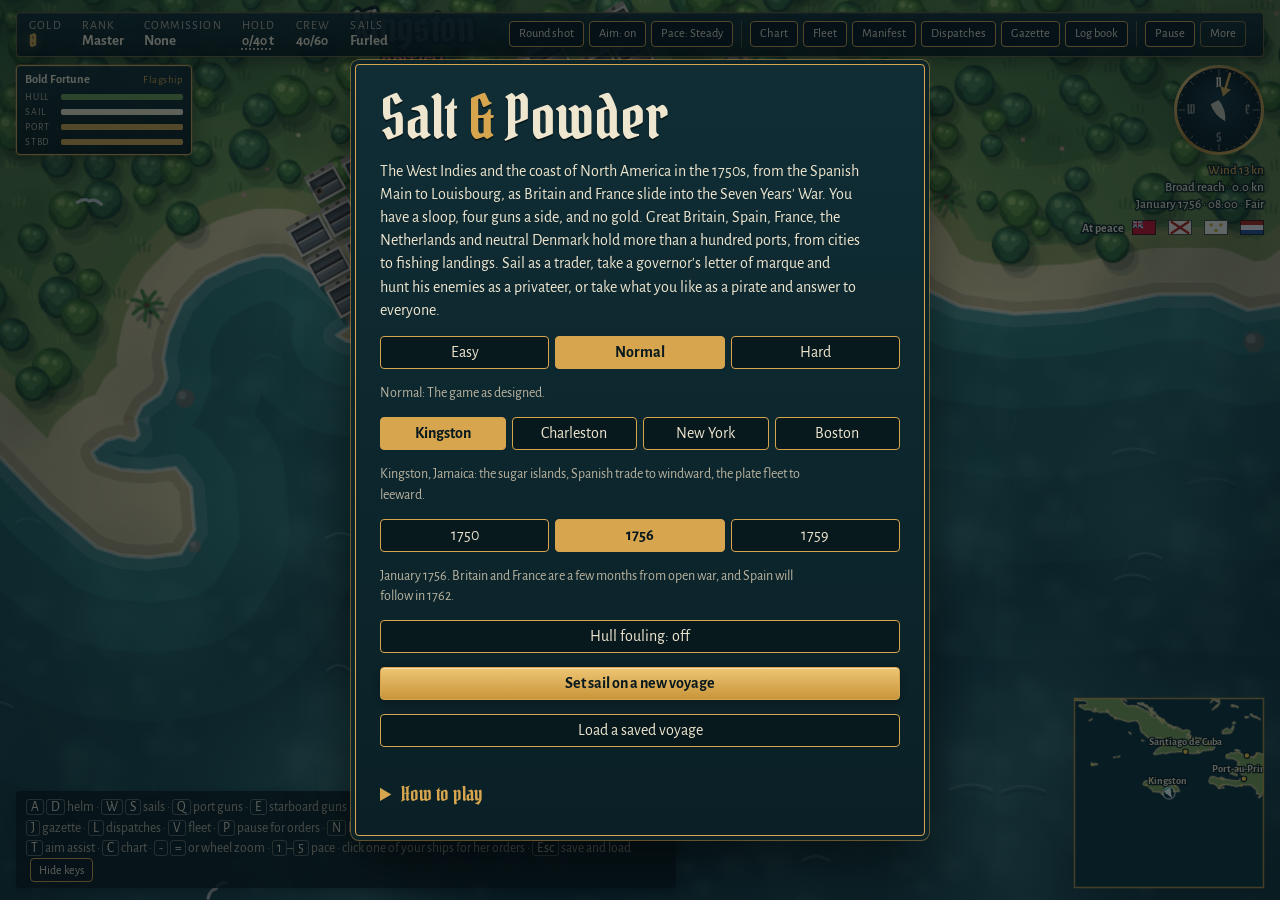
==== index.html @ d0018dbd "Fast hurricane wait; each ship's hold and a what-and-where summary on her fleet card Co-Authored-By:" ====
<!doctype html>
<html lang="en">
<head>
<meta charset="utf-8">
<meta name="viewport" content="width=device-width, initial-scale=1, viewport-fit=cover">
<title>Salt and Powder</title>
<style>
@font-face { font-family: 'Alegreya Sans'; font-style: normal; font-weight: 400; font-display: swap; src: url([data-uri]) format('woff2'); unicode-range: U+0000-00FF, U+0131, U+0152-0153, U+02BB-02BC, U+02C6, U+02DA, U+02DC, U+0304, U+0308, U+0329, U+2000-206F, U+20AC, U+2122, U+2191, U+2193, U+2212, U+2215, U+FEFF, U+FFFD; }
@font-face { font-family: 'Alegreya Sans'; font-style: normal; font-weight: 500; font-display: swap; src: url([data-uri]) format('woff2'); unicode-range: U+0000-00FF, U+0131, U+0152-0153, U+02BB-02BC, U+02C6, U+02DA, U+02DC, U+0304, U+0308, U+0329, U+2000-206F, U+20AC, U+2122, U+2191, U+2193, U+2212, U+2215, U+FEFF, U+FFFD; }
@font-face { font-family: 'Alegreya Sans'; font-style: normal; font-weight: 700; font-display: swap; src: url([data-uri]) format('woff2'); unicode-range: U+0000-00FF, U+0131, U+0152-0153, U+02BB-02BC, U+02C6, U+02DA, U+02DC, U+0304, U+0308, U+0329, U+2000-206F, U+20AC, U+2122, U+2191, U+2193, U+2212, U+2215, U+FEFF, U+FFFD; }
@font-face { font-family: 'IM Fell English'; font-style: italic; font-weight: 400; font-display: swap; src: url([data-uri]) format('woff2'); unicode-range: U+0000-00FF, U+0131, U+0152-0153, U+02BB-02BC, U+02C6, U+02DA, U+02DC, U+0304, U+0308, U+0329, U+2000-206F, U+20AC, U+2122, U+2191, U+2193, U+2212, U+2215, U+FEFF, U+FFFD; }
@font-face { font-family: 'IM Fell English'; font-style: normal; font-weight: 400; font-display: swap; src: url([data-uri]) format('woff2'); unicode-range: U+0000-00FF, U+0131, U+0152-0153, U+02BB-02BC, U+02C6, U+02DA, U+02DC, U+0304, U+0308, U+0329, U+2000-206F, U+20AC, U+2122, U+2191, U+2193, U+2212, U+2215, U+FEFF, U+FFFD; }
@font-face { font-family: 'IM Fell English SC'; font-style: normal; font-weight: 400; font-display: swap; src: url([data-uri]) format('woff2'); unicode-range: U+0000-00FF, U+0131, U+0152-0153, U+02BB-02BC, U+02C6, U+02DA, U+02DC, U+0304, U+0308, U+0329, U+2000-206F, U+20AC, U+2122, U+2191, U+2193, U+2212, U+2215, U+FEFF, U+FFFD; }
@font-face { font-family: 'Pirata One'; font-style: normal; font-weight: 400; font-display: swap; src: url([data-uri]) format('woff2'); unicode-range: U+0000-00FF, U+0131, U+0152-0153, U+02BB-02BC, U+02C6, U+02DA, U+02DC, U+0304, U+0308, U+0329, U+2000-206F, U+20AC, U+2122, U+2191, U+2193, U+2212, U+2215, U+FEFF, U+FFFD; }
</style>
<style>
body{margin:0}[hidden]{display:none!important}
/* Layout: full-bleed sea canvas; brass instruments pinned to the corners; ledger sheets for title, port and wreck. */
/* Single dark world by choice: the sea is the page. */
:root{
  --sea:#11434f; --sea-deep:#0a2a33; --ink:#08191e; --panel:rgba(8,25,30,.84);
  --bone:#efe6cf; --bone-dim:#b9b39f; --brass:#d6a54e; --blood:#c4472f; --moss:#6c9a55;
  --display:'Pirata One','Copperplate',Georgia,serif;
  --body:'Alegreya Sans','Trebuchet MS',Verdana,sans-serif;
  color-scheme:dark;
}
html,body{height:100%}
body{background:var(--sea-deep);color:var(--bone);font-family:var(--body);font-size:16px;overflow:hidden;
  touch-action:none;-webkit-user-select:none;user-select:none}
canvas#sea{position:fixed;inset:0;width:100%;height:100%;display:block}
#hud{position:fixed;inset:0;pointer-events:none;
  padding-block:calc(12px + env(safe-area-inset-top,0px)) calc(12px + env(safe-area-inset-bottom,0px));
  padding-left:max(16px,env(safe-area-inset-left,0px));padding-right:max(16px,env(safe-area-inset-right,0px));
  display:flex;flex-direction:column;justify-content:space-between}
#hud > *{pointer-events:auto}
#hud{justify-content:flex-start;gap:8px}
.bottom{margin-top:auto}
/* top bar: the purse and ship's state on the left, tools on the right; one type scale throughout */
.topbar{display:flex;flex-wrap:wrap;align-items:center;gap:6px 18px;background:var(--panel);border:1px solid rgba(214,165,78,.45);border-radius:4px;padding:6px 12px}
.stats{display:flex;gap:6px 20px;align-items:center;flex-wrap:wrap}
.stat{display:flex;flex-direction:column;gap:1px;line-height:1.1}
.stat .k{font-size:12px;letter-spacing:.1em;text-transform:uppercase;color:var(--bone-dim)}
.stat .v{font-size:15px;font-weight:700;font-variant-numeric:tabular-nums;color:var(--bone);white-space:nowrap}
.stat .v.gold{color:var(--brass);font-size:17px}
.stat .link{all:unset;cursor:pointer;font-size:15px;font-weight:700;font-variant-numeric:tabular-nums;color:var(--bone);text-decoration:underline dotted;text-underline-offset:3px}
.stat .link:focus-visible{outline:2px solid var(--bone);outline-offset:2px}
.tools{display:flex;gap:5px;align-items:center;margin-left:auto;max-width:100%;overflow-x:auto;padding-bottom:1px}
.tools button{padding:4px 9px;font-size:12.5px;line-height:1.3;white-space:nowrap}
.tools .sep{width:1px;align-self:stretch;background:rgba(214,165,78,.35);margin:0 3px;flex:none}
.side{align-self:flex-start;display:flex;flex-direction:column;gap:6px;width:176px}
#fleetCol{display:flex;flex-direction:column;gap:6px}
.shipcard{all:unset;box-sizing:border-box;display:grid;gap:3px;width:100%;background:var(--panel);border:1px solid rgba(214,165,78,.35);border-radius:4px;padding:6px 8px;cursor:pointer}
.shipcard.flag{border-color:var(--brass)}
.shipcard:hover{background:rgba(18,50,58,.95)}
.shipcard:focus-visible{outline:2px solid var(--bone);outline-offset:2px}
.shipcard .nm{display:flex;justify-content:space-between;align-items:baseline;gap:6px;font-size:12.5px;font-weight:700;color:var(--bone);white-space:nowrap;overflow:hidden}
.shipcard .nm > span{overflow:hidden;text-overflow:ellipsis}
.shipcard .nm small{font-size:10.5px;font-weight:400;letter-spacing:.06em;color:var(--brass);flex:none}
.shipcard .cr{font-size:11px;color:var(--bone-dim);font-variant-numeric:tabular-nums}
.meter{display:grid;grid-template-columns:30px 1fr;align-items:center;gap:6px;font-size:10px;letter-spacing:.08em;text-transform:uppercase;color:var(--bone-dim)}
.meter i{display:block;height:6px;background:rgba(239,230,207,.14);border-radius:2px;overflow:hidden}
.meter b{display:block;height:100%;width:100%;background:var(--moss)}
.chip{background:var(--panel);border-radius:4px;padding:4px 8px}
.coursechip{all:unset;box-sizing:border-box;cursor:pointer;background:var(--panel);border:1px solid #ff8a6a;border-radius:4px;padding:4px 8px;font-size:12.5px;line-height:1.25;color:var(--bone)}
.coursechip:focus-visible{outline:2px solid var(--bone);outline-offset:2px}
#pauseBanner{position:fixed;left:50%;top:calc(var(--bar,48px) + 70px + env(safe-area-inset-top,0px));transform:translateX(-50%);max-width:min(84vw,560px);text-align:center;background:var(--panel);border:1px solid var(--brass);border-radius:4px;padding:8px 14px;font-size:14px;line-height:1.35}
#pauseBanner strong{font-family:var(--display);font-weight:400;font-size:20px;color:var(--brass);margin-right:4px}
.town{position:relative}
#townArt{position:absolute;left:0;right:0;top:0;width:100%;max-width:none;height:58%;opacity:.6;pointer-events:none}
#townTabs button{position:relative;z-index:1}
input[type=text]{flex:2;min-width:0;background:var(--ink);color:var(--bone);border:1px solid rgba(214,165,78,.6);border-radius:4px;padding:6px 8px;font:inherit}
input[type=text]:focus-visible{outline:2px solid var(--bone);outline-offset:2px}
@media (max-width:620px){.side{width:138px}.tools button{padding:6px 9px}}
/* port: a waterfront of buildings to click, one short panel below */
.card.wide{width:min(100%,860px)}
.town{display:grid;grid-template-columns:repeat(5,1fr);gap:4px;padding:10px 6px 0;border-radius:4px;border:1px solid rgba(214,165,78,.45);
  background:linear-gradient(#2b6470 0 58%,#b5ae9b 58% 64%,#11434f 64%)}
.town button{all:unset;box-sizing:border-box;display:flex;flex-direction:column;align-items:center;gap:2px;cursor:pointer;padding:4px 2px 7px;border-radius:4px;text-align:center;font-size:13px;font-weight:700;color:var(--bone);border:2px solid transparent}
.town svg{width:100%;max-width:96px;height:auto;display:block}
.town button:hover svg{transform:translateY(-2px)}
.town button[aria-selected="true"]{background:rgba(8,25,30,.5);border-color:var(--brass)}
.town button:focus-visible{outline:2px solid var(--bone);outline-offset:1px}
.ledger.panel{min-height:190px;max-height:min(40vh,400px);overflow:auto;padding-right:4px}
#townCanvas{display:block;width:min(100%,calc(clamp(150px,30vh,295px)*1640/560));margin-inline:auto;height:auto;aspect-ratio:1640/560;border-radius:4px;border:1px solid rgba(214,165,78,.6)}
.tabrow{display:flex;gap:6px;flex-wrap:wrap}
.tabrow button{flex:1;padding:6px 8px;font-size:13.5px;white-space:nowrap}
.tabrow button[aria-selected="true"]{background:var(--brass);color:var(--ink);font-weight:700}
.tabrow button[aria-selected="true"]:hover:not(:disabled){background:#e3b866}
select{background:var(--ink);color:var(--bone);border:1px solid rgba(214,165,78,.6);border-radius:4px;padding:6px 8px;font:inherit;max-width:180px}
select:focus-visible{outline:2px solid var(--bone);outline-offset:2px}
#chartTools{position:fixed;left:max(28px,env(safe-area-inset-left,0px));bottom:calc(84px + env(safe-area-inset-bottom,0px));display:flex;gap:6px;background:var(--panel);border:1px solid var(--brass);border-radius:4px;padding:6px}
#chartTools button{min-width:40px;font-size:15px}
.ledger .btns{align-items:center}
.fleetgrid{display:grid;grid-template-columns:210px minmax(0,1fr);gap:14px;min-height:0}
.shiplist{display:flex;flex-direction:column;gap:6px}
.shipitem{text-align:left;display:grid;gap:2px;font-weight:700}
.shipitem small{font-weight:400;font-size:12px;color:var(--bone-dim)}
.shipitem[aria-pressed="true"]{background:#17404a;border-color:var(--bone)}
.shipdetail{min-width:0;display:flex;flex-direction:column;gap:8px}
#shipPic{width:100%;max-width:440px;aspect-ratio:64/26;align-self:center;border:1px solid rgba(214,165,78,.5);border-radius:4px}
.shipdetail .ledger.panel{min-height:0;max-height:min(38vh,340px)}
@media (max-width:640px){.fleetgrid{grid-template-columns:1fr}.shiplist{flex-direction:row;overflow-x:auto}.shipitem{flex:none}.town button{font-size:11px}}
.status{align-self:flex-start;background:var(--panel);border:1px solid rgba(214,165,78,.45);border-radius:4px;
  padding:10px 12px;width:196px;display:flex;flex-direction:column;gap:6px;font-variant-numeric:tabular-nums}
.gold{font-family:var(--display);font-size:26px;line-height:1;color:var(--brass)}
.gold small{font-family:var(--body);font-size:12px;letter-spacing:.08em;text-transform:uppercase;color:var(--bone-dim);margin-left:4px}
.rank{font-size:13px;color:var(--bone-dim)}
.bar{display:grid;grid-template-columns:44px 1fr;align-items:center;gap:8px;font-size:12px;letter-spacing:.06em;text-transform:uppercase;color:var(--bone-dim)}
.bar i{display:block;height:7px;background:rgba(239,230,207,.14);border-radius:2px;overflow:hidden}
.bar b{display:block;height:100%;width:100%;background:var(--moss)}
#bSails{background:var(--bone)} #bPort,#bStar{background:var(--brass)}
.row{display:flex;justify-content:space-between;align-items:center;gap:6px;font-size:13px}
.row .mini{flex:1;white-space:nowrap}
.keys{max-width:min(100%,640px)}
button{font:inherit;color:var(--bone);background:var(--ink);border:1px solid var(--brass);border-radius:4px;padding:6px 10px;cursor:pointer}
button:hover:not(:disabled){background:#12323a}
button:focus-visible{outline:2px solid var(--bone);outline-offset:2px}
button:disabled{opacity:.45;cursor:default}
button.primary{background:var(--brass);color:var(--ink);font-weight:700;border-color:var(--brass)}
button.primary:hover:not(:disabled){background:#e6b963}
.mini{padding:2px 8px;font-size:12px}
#toast{position:fixed;left:50%;top:calc(var(--bar,48px) + 26px + env(safe-area-inset-top,0px));transform:translateX(-50%);
  max-width:min(60vw,420px);text-align:center;background:var(--panel);border:1px solid rgba(239,230,207,.25);
  border-radius:4px;padding:6px 14px;font-size:15px;pointer-events:none;transition:opacity .3s}
#toast.off{opacity:0}
@media (max-width:620px){#toast{top:auto;bottom:calc(150px + env(safe-area-inset-bottom,0px));max-width:84vw;width:max-content}}
.bottom{display:flex;flex-direction:column;gap:10px;align-items:center}
#dock,#boardBtn{font-size:16px;padding:10px 16px}
#boardBtn{background:var(--blood);border-color:var(--bone);font-weight:700}
.keys{align-self:flex-start;font-size:13.5px;color:var(--bone-dim);background:var(--panel);border-radius:4px;padding:6px 10px;line-height:1.5}
.keys kbd{font:inherit;color:var(--bone);border:1px solid rgba(239,230,207,.35);border-radius:3px;padding:0 4px}
.touch{display:none;width:100%;justify-content:space-between;align-items:flex-end;gap:8px}
.touch div{display:flex;gap:8px}
.touch .col{flex-direction:column}
.touch button{min-width:56px;min-height:56px;font-size:15px;background:var(--panel);touch-action:none}
.touch .col button{min-height:40px}
@media (pointer:coarse){.touch{display:flex}.keys{display:none}}
.sheet{position:fixed;inset:0;display:flex;align-items:center;justify-content:center;background:rgba(5,16,20,.62);
  padding-block:calc(16px + env(safe-area-inset-top,0px)) calc(16px + env(safe-area-inset-bottom,0px));
  padding-left:max(16px,env(safe-area-inset-left,0px));padding-right:max(16px,env(safe-area-inset-right,0px));
  -webkit-user-select:text;user-select:text}
.card{background:#0c2329;border:1px solid var(--brass);border-radius:4px;box-shadow:0 0 0 4px #0c2329,0 0 0 5px rgba(214,165,78,.4);
  width:min(100%,520px);max-height:100%;overflow:auto;padding:24px;display:flex;flex-direction:column;gap:14px}
.card h1{font-family:var(--display);font-weight:400;font-size:clamp(40px,11vw,60px);line-height:.95;margin:0;color:var(--bone);text-wrap:balance}
.card h1 em{font-style:normal;color:var(--brass)}
.card h2{font-family:var(--display);font-weight:400;font-size:34px;line-height:1;margin:0;text-wrap:balance}
.card p{margin:0;line-height:1.45;max-width:60ch}
.card dl{margin:0;display:grid;grid-template-columns:auto 1fr;gap:4px 14px;font-size:15px}
.card dt{color:var(--brass);font-weight:700;white-space:nowrap} .card dd{margin:0}
.ledger{list-style:none;margin:0;padding:0;display:flex;flex-direction:column}
.ledger li{display:grid;grid-template-columns:1fr auto;gap:2px 12px;align-items:center;padding:9px 0;border-top:1px solid rgba(239,230,207,.14)}
.ledger li span{min-width:0} .ledger small{display:block;color:var(--bone-dim);font-size:13px}
.ledger button{min-width:104px;font-variant-numeric:tabular-nums}
.note{color:var(--bone-dim);font-size:14px}
.seg{display:flex;gap:6px;flex-wrap:wrap}
.seg button{flex:1}
.seg button[aria-pressed="true"]{background:var(--brass);color:var(--ink);font-weight:700}
.seg button[aria-pressed="true"]:hover:not(:disabled){background:#e3b866}
.ledger .btns{display:flex;gap:6px}
.ledger .btns button{min-width:66px}
.ledger .btns{flex-wrap:wrap;justify-content:flex-end;max-width:340px}
textarea{width:100%;box-sizing:border-box;background:var(--ink);color:var(--bone);border:1px solid rgba(214,165,78,.6);border-radius:4px;padding:8px;font:12px ui-monospace,Menlo,Consolas,monospace;resize:vertical}
textarea:focus-visible{outline:2px solid var(--bone);outline-offset:2px}
.amt{color:var(--brass);font-variant-numeric:tabular-nums;white-space:nowrap;font-weight:700}
.holdline{all:unset;cursor:pointer;font-size:12.5px;line-height:1.25;color:var(--brass);text-decoration:underline dotted;text-underline-offset:3px}
.holdline:focus-visible{outline:2px solid var(--bone);outline-offset:2px}
.note2{color:var(--bone);font-size:12.5px;line-height:1.25}
.ledger li.sec{display:block;font-family:var(--display);font-size:21px;color:var(--brass);padding:14px 0 4px;border-top:0}
.ledger li.txt{display:block;color:var(--bone-dim);font-size:14px;border-top:0;padding:2px 0 8px}
.purse{font-family:var(--display);font-size:22px;color:var(--brass);font-variant-numeric:tabular-nums}
.head{display:flex;justify-content:space-between;align-items:baseline;gap:12px;flex-wrap:wrap}
/* combat orders */
#orders{align-self:flex-start;width:min(330px,calc(100vw - 32px));background:linear-gradient(180deg,rgba(14,40,47,.96),rgba(7,22,27,.95));border:1px solid var(--brass);border-radius:6px;padding:10px 12px;display:flex;flex-direction:column;gap:8px;box-shadow:0 10px 26px rgba(0,0,0,.45),inset 0 1px 0 rgba(255,255,255,.07)}
.ordhead{display:flex;justify-content:space-between;align-items:flex-start;gap:8px}
.ordhead strong{display:block;font-family:var(--display);font-weight:400;font-size:22px;line-height:1;color:var(--brass)}
.ordhead span{font-size:12px;color:var(--bone-dim)}
#ordClose{padding:0 8px;font-size:18px;line-height:1.3}
.ordnote{font-size:12.5px;line-height:1.3;color:var(--bone)}
.ordgrid{display:grid;grid-template-columns:1fr 1fr;gap:5px}
.ordgrid button,.ordfoes button{padding:6px 8px;font-size:12.5px;text-align:center}
.ordfoes{display:flex;flex-direction:column;gap:4px}
.ordlbl{font-size:10.5px;letter-spacing:.1em;text-transform:uppercase;color:var(--bone-dim)}
button.danger{background:var(--blood);border-color:var(--bone);font-weight:700}
/* a richer finish across every panel: depth, light from above, and buttons that answer the hand */
.topbar,.shipcard{background:linear-gradient(180deg,rgba(15,42,50,.93),rgba(7,22,27,.9));box-shadow:0 6px 16px rgba(0,0,0,.34),inset 0 1px 0 rgba(255,255,255,.07)}
.shipcard.flag{box-shadow:0 6px 16px rgba(0,0,0,.34),inset 0 1px 0 rgba(255,255,255,.07),0 0 0 1px rgba(214,165,78,.25)}
.card{background:linear-gradient(180deg,#102d35,#0a2026);box-shadow:0 0 0 4px #0c2329,0 0 0 5px rgba(214,165,78,.45),0 24px 60px rgba(0,0,0,.55)}
.card h1,.card h2{text-shadow:0 2px 0 rgba(0,0,0,.4)}
.chip,.keys,#toast{box-shadow:0 4px 12px rgba(0,0,0,.3)}
button{transition:background .12s ease,box-shadow .12s ease,transform .06s ease,border-color .12s ease}
button:hover:not(:disabled){box-shadow:0 0 0 1px rgba(214,165,78,.55),0 4px 10px rgba(0,0,0,.3)}
button:active:not(:disabled){transform:translateY(1px)}
button.primary{background:linear-gradient(180deg,#eec574,#c9953a);box-shadow:inset 0 1px 0 rgba(255,255,255,.4),0 2px 6px rgba(0,0,0,.3)}
button.primary:hover:not(:disabled){background:linear-gradient(180deg,#f6d48c,#d6a54e)}
.meter i{box-shadow:inset 0 1px 2px rgba(0,0,0,.5)}
.meter b{background-image:linear-gradient(180deg,rgba(255,255,255,.28),rgba(255,255,255,0) 60%)}
.stat .v.gold{text-shadow:0 0 10px rgba(214,165,78,.35)}
#toast{border-color:rgba(214,165,78,.5)}
@media (prefers-reduced-motion:reduce){button{transition:none}}
.card.paper{background:linear-gradient(180deg,#eddfb9,#dcc998 70%,#d2bd8a);color:#3a2614;border-color:#8a6a3a;box-shadow:0 0 0 4px #d9c594,0 0 0 5px rgba(58,38,20,.5),0 24px 60px rgba(0,0,0,.6);font-family:"IM Fell English",Georgia,serif;max-width:640px}
.paper .mast{font-family:"Pirata One","IM Fell English SC",serif;font-size:2.3rem;text-align:center;line-height:1.1;color:#2c1a0c}
.paper .dateline{font-family:"IM Fell English SC",Georgia,serif;text-align:center;border-top:3px double #5a4024;border-bottom:1px solid #5a4024;padding:.3rem 0;margin:.4rem 0 .9rem;font-size:.95rem}
.paper p{margin:0 0 .6rem;font-size:1.02rem;line-height:1.4;text-wrap:pretty}
.paper p.you{border-left:3px solid #8c2a1c;padding-left:.6rem}
.paper p.lead,.paper p.sig{font-style:italic}
.paper .prow{display:flex;justify-content:space-between;gap:1rem;border-bottom:1px dotted #7a5a3a;padding:.3rem 0;font-size:1.05rem}
.paper .prow.total{border-top:3px double #5a4024;border-bottom:0;font-family:"IM Fell English SC",Georgia,serif;margin:.4rem 0 .8rem}
.paper .primary{margin-top:.6rem}
#marq.on::before{content:"";display:inline-block;width:.62em;height:.62em;border-radius:50%;background:var(--blood);box-shadow:0 0 0 1.5px var(--brass);margin-right:.4em;vertical-align:.02em}
.ledger li.tight{padding:3px 0}.ledger li.tight small{display:inline;margin-left:.6em}.ledger li.tight button{padding:3px 10px}
.keys.shut .kl{display:none}.keys.shut{padding:3px}#keysBtn{font-size:12px;padding:2px 8px;margin-left:4px}.keys.shut #keysBtn{margin:0}
.more{display:contents}.more summary{list-style:none;cursor:pointer;border:1px solid rgba(214,165,78,.6);border-radius:4px;padding:4px 9px;font-size:12.5px;line-height:1.3;white-space:nowrap;color:var(--bone)}.more summary::-webkit-details-marker{display:none}.more[open] summary{background:#17404a}
.more summary:focus-visible{outline:2px solid var(--bone);outline-offset:2px}
.how{margin-top:.9rem}.how summary{cursor:pointer;font-family:var(--display);font-size:1.25rem;color:var(--brass);padding:.3rem 0}.how summary:focus-visible{outline:2px solid var(--bone);outline-offset:2px}
@media (pointer:coarse){.tools button,.more summary{min-height:40px}}
@media (max-height:480px){.topbar{flex-wrap:nowrap;padding:4px 10px;gap:4px 12px}.stats{flex-wrap:nowrap;flex:none}.stat .k{display:none}.stats .stat:nth-child(2),.stats .stat:nth-child(3){display:none}.tools{min-width:0}#fleetCol{display:flex;gap:4px}#fleetCol .shipcard{flex:1;min-width:0;padding:3px 5px}#fleetCol .shipcard>*:not(:nth-child(2)){display:none}.tools button,.more summary{min-height:30px}}
.portfoot{display:flex;gap:8px;margin-top:.6rem}.portfoot .primary{flex:1;margin:0}.portfoot #portChart{flex:none;padding-inline:1.2rem}
.paper .dbtns{display:flex;flex-wrap:wrap;gap:6px;margin:-.2rem 0 .8rem}.paper .dbtns button{background:#3a2614;color:#f2e7c6;border-color:#3a2614;font-family:"Alegreya Sans",sans-serif;font-size:.9rem;padding:4px 10px}.paper .dbtns button:hover:not(:disabled){background:#5a4024}
#fleetCol.many .shipcard{padding:4px 8px;gap:2px}#fleetCol.many .shipcard>*:nth-child(n+3){display:none}
#shipNow{margin:.5rem 0 .2rem;padding:.35rem .7rem;border-left:3px solid var(--brass);background:rgba(214,165,78,.09);color:var(--bone);font-size:.98rem;line-height:1.35}
</style>

</head>
<body>
<canvas id="sea" aria-label="The sea: your ship, islands, ports and other vessels"></canvas>

<div id="hud">
  <div class="topbar" id="topbar">
    <div class="stats">
      <div class="stat"><span class="k">Gold</span><span class="v gold" id="gold">0</span></div>
      <div class="stat"><span class="k">Rank</span><span class="v" id="rank">Master</span></div>
      <div class="stat"><span class="k">Commission</span><span class="v" id="marq">None</span></div>
      <div class="stat"><span class="k">Hold</span><button class="v link" id="holdLine" type="button" title="Open the ship's manifest">0/40 t</button></div>
      <div class="stat"><span class="k">Crew</span><span class="v" id="crewStat">40/60</span></div>
      <div class="stat"><span class="k">Sails</span><span class="v" id="sailSet">Furled</span></div>
    </div>
    <div class="tools">
      <button id="shotBtn" type="button" title="Shot loaded (R)">Round shot</button>
      <button id="aimBtn" type="button" aria-pressed="true" title="Aim assist (T)">Aim: on</button>
      <button id="paceBtn" type="button" title="Game pace (1 to 6)">Pace: Steady</button>
      <span class="sep"></span>
      <button id="chartBtn" type="button" title="Chart (C)">Chart</button>
      <button id="fleetBtn" type="button" title="Fleet management (V)">Fleet</button>
      <button id="cargoBtn" type="button" title="Manifest (I)">Manifest</button>
      <button id="dispBtn" type="button" title="Dispatches from your captains (L)">Dispatches</button>
      <button id="gazBtn" type="button" title="The gazette: news of the war and of you (J)">Gazette</button>
      <button id="menuBtn" type="button" title="Save, load, difficulty (Esc)">Log book</button>
      <span class="sep"></span>
      <button id="pauseBtn" type="button" title="Pause to give orders (P)">Pause</button>
      <details class="more"><summary title="Sound, zoom, full screen">More</summary>
      <button id="muteBtn" type="button">Sound on</button>
      <button id="zoomOutBtn" type="button" aria-label="Zoom out" title="Zoom out (-)">−</button>
      <button id="zoomInBtn" type="button" aria-label="Zoom in" title="Zoom in (=)">+</button>
      <button id="fsBtn" type="button" title="Full screen">Full screen</button>
      </details>
    </div>
  </div>
  <div class="side" id="side">
    <button class="shipcard flag" id="flagCard" type="button" title="Manage your flagship">
      <span class="nm"><span id="flagName">Sloop</span><small>Flagship</small></span>
      <span class="meter"><span>Hull</span><i><b id="bHull"></b></i></span>
      <span class="meter"><span>Sail</span><i><b id="bSails"></b></i></span>
      <span class="meter"><span>Port</span><i><b id="bPort"></b></i></span>
      <span class="meter"><span>Stbd</span><i><b id="bStar"></b></i></span>
    </button>
    <div id="fleetCol"></div>
    <div class="row" id="fleetRow" hidden><button class="mini" id="formBtn" type="button" title="Fleet formation (G)">Line astern</button><button class="mini" id="orderBtn" type="button" title="Fleet orders (H)">Line of battle</button></div>
    <div class="note2 chip" id="chase" hidden></div>
    <div class="note2 chip" id="missionLine" hidden></div>
    <button class="note2 chip coursechip" id="courseLine" type="button" title="Hand the helm over or take it back (N)" hidden></button>
  </div>
  <div class="bottom">
    <div id="orders" role="group" aria-label="Combat orders" hidden>
      <div class="ordhead"><div><strong id="ordName"></strong><span id="ordSub"></span></div><button type="button" id="ordClose" aria-label="Close the orders">×</button></div>
      <div class="ordnote" id="ordNote" role="status"></div>
      <div class="ordgrid" id="ordBtns"></div>
      <div class="ordfoes" id="ordFoes"></div>
    </div>
    <button id="boardBtn" type="button" hidden>Board</button>
    <button id="dock" class="primary" type="button" hidden>Drop anchor</button>
    <div class="keys" id="keys"><span class="kl"><kbd>A</kbd> <kbd>D</kbd> helm · <kbd>W</kbd> <kbd>S</kbd> sails · <kbd>Q</kbd> port guns · <kbd>E</kbd> starboard guns · <kbd>Space</kbd> both · <kbd>R</kbd> shot · <kbd>B</kbd> board · <kbd>F</kbd> dock · <kbd>I</kbd> manifest · <kbd>J</kbd> gazette · <kbd>L</kbd> dispatches · <kbd>V</kbd> fleet · <kbd>P</kbd> pause for orders · <kbd>N</kbd> helmsman on a set course · <kbd>G</kbd> formation · <kbd>H</kbd> fleet orders · <kbd>T</kbd> aim assist · <kbd>C</kbd> chart · <kbd>-</kbd> <kbd>=</kbd> or wheel zoom · <kbd>1</kbd>–<kbd>5</kbd> pace · click one of your ships for her orders · <kbd>Esc</kbd> save and load</span> <button id="keysBtn" type="button" aria-expanded="true">Hide keys</button></div>
    <div class="touch">
      <div><button type="button" data-hold="left" aria-label="Turn to port">◀</button><button type="button" data-hold="right" aria-label="Turn to starboard">▶</button></div>
      <div class="col"><button type="button" data-tap="sailUp">More sail</button><button type="button" data-tap="sailDown">Less sail</button></div>
      <div><button type="button" data-tap="port">Fire port</button><button type="button" data-tap="star">Fire stbd</button></div>
    </div>
  </div>
</div>
<div id="toast" class="off" role="status" aria-live="polite"></div>
<div id="chartTools" hidden><button type="button" id="czOut" aria-label="Zoom the chart out">−</button><button type="button" id="czIn" aria-label="Zoom the chart in">+</button><button type="button" id="cClear">Clear course</button><button type="button" class="primary" id="cClose">Close chart</button></div>
<div id="pauseBanner" role="status" hidden><strong>Paused.</strong> Set the formation (G) and orders (H), change shot (R), and click an enemy ship to name her the fleet's target. Press P to resume.</div>

<div class="sheet" id="title">
  <div class="card">
    <h1>Salt <em>&amp;</em> Powder</h1>
    <p>The West Indies and the coast of North America in the 1750s, from the Spanish Main to Louisbourg, as Britain and France slide into the Seven Years' War. You have a sloop, four guns a side, and no gold. Great Britain, Spain, France, the Netherlands and neutral Denmark hold more than a hundred ports, from cities to fishing landings. Sail as a trader, take a governor's letter of marque and hunt his enemies as a privateer, or take what you like as a pirate and answer to everyone.</p>
    
    <div class="seg" role="group" aria-label="Difficulty"><button type="button" data-diff="easy">Easy</button><button type="button" data-diff="normal">Normal</button><button type="button" data-diff="hard">Hard</button></div>
    <p class="note diffNote"></p>
    <div class="seg" role="group" aria-label="Home port"><button type="button" data-start="Kingston">Kingston</button><button type="button" data-start="Charleston">Charleston</button><button type="button" data-start="New York">New York</button><button type="button" data-start="Boston">Boston</button></div>
    <p class="note" id="startNote"></p>
    <div class="seg" role="group" aria-label="Starting year"><button type="button" data-era="0">1750</button><button type="button" data-era="72">1756</button><button type="button" data-era="108">1759</button></div>
    <p class="note" id="eraNote"></p>
    <div class="seg" role="group" aria-label="Options"><button type="button" id="foulBtn" aria-pressed="false" title="Weed slows your ship until you careen her in port">Hull fouling: off</button></div>
    <button class="primary" id="startBtn" type="button">Set sail on a new voyage</button>
    <button id="contBtn" type="button" hidden>Continue</button>
    <button id="titleLoad" type="button">Load a saved voyage</button>
    <details class="how"><summary>How to play</summary>
    <dl>
      <dt>Wind</dt><dd>You cannot sail into it. A broad reach, with the wind over your quarter, is fastest. Watch the compass.</dd>
      <dt>Guns</dt><dd>They fire sideways. Turn your beam to the target. With aim assist on, the shaded lanes show where each broadside will fall and turn green when it will hit.</dd>
      <dt>Shot</dt><dd>Round shot breaks hulls. Double shot hits far harder at half the range and is slow to load. Chain shot shreds sails so prey cannot run. Grape shot cuts down her crew before you board.</dd>
      <dt>Raking</dt><dd>Cross her bow or stern and fire down the length of her deck: raking shot does nearly double damage and kills crew. Fire to leeward, holding the weather gauge, and your smoke blows clear of your gunners.</dd>
      <dt>Boarding</dt><dd>Come within a ship's length and board. The fight is decided by numbers. Take the prize as your own ship, send her in to be sold, or plunder her and let her go.</dd>
      <dt>Prizes</dt><dd>A ship strikes her colours when her hull is battered or her sails are shot away: white flag, sails furled, a white ring around her. Hold fire and sail into the ring to board for the full prize. Sink her and most of it goes down.</dd>
      <dt>Fleet</dt><dd>Add captured ships to your fleet, up to eight consorts, each under a captain you hire. Choose their formation and their orders: line of battle, engage at will, general chase, or hold fire. Lay ships up at your home port.</dd>
      <dt>Career</dt><dd>Lawful prizes and commissions earn promotion in your patron's service, from lieutenant to commodore, with bounties, ships and dockyard rights. In wartime the trade sails in escorted convoys; neutrals may be stopped and searched for enemy cargo; captured officers can be ransomed or exchanged. Spanish guarda-costas search for smuggled cloth. Retire at your home port when you have had enough.</dd>
      <dt>Privateering</dt><dd>In wartime a governor will sell you a letter of marque. His enemies' ships are then lawful prize: only they resent it, and hulls you send in are condemned by the prize court for more gold, paid at his ports or your home port. Take a ship without a letter and it is piracy, marked against you by every nation.</dd>
      <dt>The war</dt><dd>The calendar follows history: Britain and France go to war in May 1756, Spain joins in January 1762, and peace comes in February 1763. The Spanish plate fleet, unarmed plate ships under a naval escort between Veracruz and Havana, is marked on the chart. From June to November, watch for hurricanes.</dd>
      <dt>Ports</dt><dd>Cities and towns have governors, yards and prize courts. Small ports have a magistrate and a market. Landings have a few goods, no governor and no customs, and never turn anyone away. On the chart, small places are named as you zoom in. The Gulf Stream sets north-east along Florida and the Carolinas; expect fog on the northern banks and gales there in winter.</dd>
      <dt>Course</dt><dd>Open the chart and click a port: the helmsman steers you there, round the land and against the wind. Touch the helm to take over.</dd>
      <dt>Chart</dt><dd>Ports are the yellow marks on the small chart. Open the full chart, with every port named, from the panel at top left; the game pace is set there too.</dd>
    </dl>
    </details>
  </div>
</div>

<div class="sheet" id="port" hidden>
  <div class="card wide">
    <div class="head"><div><h2 id="portName">Port</h2><span class="note" id="portNation"></span></div><span class="purse"><span id="portGold">0</span> gold</span></div>
    <canvas id="townCanvas" width="1640" height="560" role="img" aria-label="The town seen from above. Use the tabs below to visit the shipyard, market, tavern, governor and your fleet."></canvas>
    <div class="tabrow" id="townTabs" role="tablist" aria-label="Places in town"><button type="button" role="tab" data-tab="yard">Shipyard</button><button type="button" role="tab" data-tab="market">Market</button><button type="button" role="tab" data-tab="tavern">Tavern</button><button type="button" role="tab" data-tab="governor">Governor</button><button type="button" role="tab" data-tab="fleet">Your fleet</button></div>
    <ul class="ledger panel" id="ledger"></ul>
    <div class="portfoot"><button id="portChart" type="button" title="Open the chart (C)">Chart</button><button class="primary" id="leaveBtn" type="button">Weigh anchor</button></div>
  </div>
</div>

<div class="sheet" id="fleetSheet" hidden>
  <div class="card wide">
    <div class="head"><h2>Fleet</h2><span class="purse"><span id="fleetGold">0</span> gold</span></div>
    <div class="fleetgrid">
      <div class="shiplist" id="shipList"></div>
      <div class="shipdetail">
        <canvas id="shipPic" width="640" height="260" aria-hidden="true"></canvas>
        <div><strong id="shipHead"></strong><br><span class="note" id="shipSub"></span><p id="shipNow" hidden></p></div>
        <div class="seg" id="nameRow"><input id="shipNameIn" type="text" maxlength="22" autocomplete="off" spellcheck="false" aria-label="Ship's name"><button type="button" id="shipNameBtn">Rename her</button></div>
        <ul class="ledger panel" id="shipRows"></ul>
      </div>
    </div>
    <p class="note" id="fleetWages"></p>
    <div class="seg"><button type="button" id="policyBtn2">Prizes</button><button type="button" id="formBtn2">Formation</button><button type="button" id="orderBtn2">Orders</button><button class="primary" id="fleetClose" type="button">Close</button></div>
  </div>
</div>

<div class="sheet" id="prize" hidden>
  <div class="card">
    <h2 id="prizeName">Prize</h2>
    <p id="prizeText"></p>
    <ul class="ledger" id="prizeCargo"></ul>
    <ul class="ledger">
      <li class="sec">Her people</li>
      <li><span>Sign on her survivors<small id="pz_crewNote"></small></span><button type="button" id="pz_crew">Sign on</button></li>
      <li id="pz_mateRow"><span>An officer offers his sword<small id="pz_mateNote"></small></span><button type="button" id="pz_mate">Hire: 150 gold</button></li>
    </ul>
    <ul class="ledger"><li class="sec">What will you do with her?</li></ul>
    <ul class="ledger">
      <li><span>Plunder her and let her go<small>Take what is in her hold and sail on.</small></span><button type="button" id="pz_loot">Plunder</button></li>
      <li><span>Take her as your own ship<small id="pz_keepNote"></small></span><button type="button" id="pz_keep">Take command</button></li>
      <li><span>Add her to your fleet<small id="pz_fleetNote"></small></span><button type="button" id="pz_fleet">Commission her</button></li>
      <li><span>Send her to port as a prize<small id="pz_sendNote"></small></span><button type="button" id="pz_send">Send her in</button></li>
    </ul>
  </div>
</div>

<div class="sheet" id="ask" hidden>
  <div class="card">
    <h2 id="askTitle"></h2>
    <p id="askText"></p>
    <ul class="ledger" id="askBtns"></ul>
  </div>
</div>

<div class="sheet" id="paper" hidden>
  <div class="card paper">
    <div id="paperBody"></div>
    <button class="primary" id="paperClose" type="button">Fold it away</button>
  </div>
</div>

<div class="sheet" id="manifest" hidden>
  <div class="card">
    <h2>Ship's manifest</h2>
    <ul class="ledger" id="manifestList"></ul>
    <button class="primary" id="manifestClose" type="button">Back to the helm</button>
  </div>
</div>

<div class="sheet" id="menu" hidden>
  <div class="card">
    <h2>Log book</h2>
    <p class="note" id="menuNote" role="status"></p>
    <ul class="ledger" id="slots"></ul>
    <ul class="ledger"><li class="sec">Difficulty</li></ul>
    <div class="seg" role="group" aria-label="Difficulty"><button type="button" data-diff="easy">Easy</button><button type="button" data-diff="normal">Normal</button><button type="button" data-diff="hard">Hard</button></div>
    <p class="note diffNote"></p>
    <ul class="ledger"><li class="sec">Save code</li></ul>
    <label class="note" for="saveCode">Saves live in this browser only. A save code lets you keep a voyage elsewhere or move it to another device: copy it out, or paste one in and load it.</label>
    <textarea id="saveCode" rows="3" spellcheck="false" autocomplete="off"></textarea>
    <div class="seg"><button type="button" id="copyCode">Copy this voyage's code</button><button type="button" id="loadCode">Load the pasted code</button></div>
    <button class="primary" id="menuClose" type="button">Close the log book</button>
  </div>
</div>

<div class="sheet" id="fate" hidden>
  <div class="card">
    <h2 id="fateTitle">Your ship is lost</h2>
    <p id="fateText"></p>
    <ul class="ledger" id="fateBtns"></ul>
  </div>
</div>

<div class="sheet" id="over" hidden>
  <div class="card">
    <h2 id="overTitle">She goes down by the head</h2>
    <p id="overText"></p>
    <button class="primary" id="againBtn" type="button">Sail again</button>
    <button id="overLoad" type="button" hidden>Load your last save</button>
  </div>
</div>

<script>
(() => {
'use strict';
const TAU = Math.PI * 2, DEG = 900, KX = .891, LON0 = -98, LAT1 = 47.2, W = 31676, H = 35460, RANGE = 300, BALL_V = 540, BOARD_R = 90;
const PACES = [[.5, 'Slow'], [.7, 'Steady'], [1, 'Brisk'], [1.6, 'Swift'], [3, 'Passage'], [8, 'Make passage']];
  /* the last is for open water under the helmsman, and drops back when anything comes in sight */
const DIFFS = {
  easy:   { name:'Easy',   dmg:.6,  spread:.17, reload:6,   hunt:1.4, maxH:2, loot:1.25, rep:.7,  purse:300, note:'Enemies shoot wide and reload slowly, you take less damage, prizes pay a quarter more, and you start with 300 gold.' },
  normal: { name:'Normal', dmg:1,   spread:.12, reload:5,   hunt:1,   maxH:4, loot:1,    rep:1,   purse:0,   note:'The game as designed.' },
  hard:   { name:'Hard',   dmg:1.4, spread:.08, reload:4.2, hunt:.7,  maxH:5, loot:.85,  rep:1.3, purse:0,   note:'Enemies shoot straight and reload fast, you take more damage, hunters come sooner and in greater number, prizes pay less, and nations anger quickly.' } };
let diff = 'normal'; const D = () => DIFFS[diff];
const C = { sea:'#11434f', bone:'#efe6cf', brass:'#d6a54e', blood:'#c4472f', ink:'#08191e', navy:'#4a7fbd' };
const cv = document.getElementById('sea'); let cx = cv.getContext('2d');
const $ = id => document.getElementById(id);
const reduced = matchMedia('(prefers-reduced-motion: reduce)').matches;
const coarse = matchMedia('(pointer: coarse)').matches;

let rnd = Math.random; /* every roll of the dice in the game comes through here, so a test can seed it */
function seedRnd(n){ if (n == null){ rnd = Math.random; return; } const g = rng(n); rnd = g; }
let voyage = 0, tick = 0, sqC = null, sqT = -1, sqN = -1;
const later = (fn, ms) => { const v = voyage; setTimeout(() => { if (v === voyage) fn(); }, ms); }; /* a delayed word is dropped if the voyage it belonged to is over */
const dirty = () => { sqT = -1; };
function rng(seed){ return () => { seed |= 0; seed = seed + 0x6D2B79F5 | 0; let t = Math.imul(seed ^ seed >>> 15, 1 | seed);
  t = t + Math.imul(t ^ t >>> 7, 61 | t) ^ t; return ((t ^ t >>> 14) >>> 0) / 4294967296; }; }
const R = rng(1718);
const rand = (a, b) => a + rnd() * (b - a);
const clamp = (v, a, b) => v < a ? a : v > b ? b : v;
const angd = (a, b) => { let d = (a - b) % TAU; if (d > Math.PI) d -= TAU; if (d < -Math.PI) d += TAU; return d; };
const h1 = n => { const v = Math.sin(n*127.1)*43758.5453; return v - Math.floor(v); };
const hh = (x, y, k) => { const v = Math.sin(x*127.1 + y*311.7 + k*74.7)*43758.5453; return v - Math.floor(v); };
const circle = (g, x, y, r) => { g.beginPath(); g.arc(x, y, r, 0, TAU); };
const X = lon => (lon - LON0)*DEG*KX, Y = lat => (LAT1 - lat)*DEG;

/* ---------- Geography: Natural Earth 1:10m coastlines (public domain), simplified; units of 1/200 degree ---------- */
const COAST = [[-15469,1200,-15471,1205,-15473,1200,-15477,1209,-15497,1238,-15495,1256,-15497,1259,-15495,1260,-15483,1248,-15481,1249,-15475,1267,-15480,1278,-15475,1281,-15472,1278,-15471,1281,-15476,1289,-15470,1304,-15469,1313,-15483,1327,-15482,1339,-15493,1344,-15501,1340,-15503,1337,-15502,1334,-15508,1333,-15506,1342,-15519,1366,-15524,1371,-15534,1376,-15539,1370,-15540,1384,-15538,1389,-15531,1395,-15539,1415,-15538,1411,-15539,1409,-15557,1430,-15565,1433,-15568,1437,-15571,1438,-15569,1440,-15590,1454,-15603,1468,-15603,1479,-15607,1479,-15606,1481,-15609,1484,-15613,1484,-15623,1493,-15631,1506,-15633,1503,-15635,1515,-15639,1514,-15639,1511,-15640,1521,-15658,1538,-15656,1547,-15666,1569,-15679,1583,-15683,1596,-15683,1603,-15687,1612,-15681,1620,-15679,1614,-15676,1613,-15671,1615,-15665,1612,-15657,1616,-15650,1623,-15648,1635,-15661,1651,-15651,1652,-15654,1656,-15651,1659,-15646,1655,-15640,1655,-15637,1660,-15637,1667,-15632,1673,-15631,1679,-15626,1681,-15624,1671,-15610,1664,-15605,1652,-15601,1647,-15592,1648,-15586,1643,-15583,1644,-15589,1646,-15593,1651,-15577,1647,-15569,1641,-15566,1633,-15559,1632,-15556,1623,-15549,1623,-15547,1626,-15553,1626,-15560,1635,-15564,1634,-15576,1649,-15597,1654,-15605,1658,-15613,1681,-15610,1684,-15619,1692,-15618,1703,-15623,1706,-15627,1712,-15625,1704,-15621,1702,-15619,1682,-15626,1692,-15631,1693,-15636,1688,-15638,1681,-15648,1677,-15651,1679,-15649,1684,-15643,1686,-15641,1685,-15641,1698,-15645,1708,-15648,1706,-15643,1700,-15646,1691,-15645,1688,-15647,1686,-15651,1690,-15648,1697,-15651,1700,-15651,1696,-15656,1689,-15659,1689,-15663,1697,-15667,1689,-15673,1685,-15679,1704,-15678,1707,-15680,1706,-15682,1710,-15682,1705,-15677,1685,-15672,1679,-15678,1667,-15683,1671,-15690,1678,-15689,1684,-15691,1690,-15694,1685,-15697,1690,-15697,1701,-15706,1715,-15697,1715,-15701,1720,-15701,1727,-15713,1730,-15712,1734,-15721,1733,-15724,1736,-15726,1741,-15722,1747,-15723,1755,-15724,1755,-15724,1745,-15727,1745,-15730,1742,-15736,1750,-15742,1749,-15746,1752,-15753,1763,-15752,1766,-15760,1773,-15758,1767,-15759,1765,-15768,1763,-15772,1768,-15775,1778,-15801,1792,-15812,1794,-15817,1799,-15816,1813,-15822,1817,-15814,1819,-15810,1825,-15806,1822,-15795,1829,-15801,1828,-15806,1823,-15810,1826,-15818,1818,-15824,1817,-15823,1814,-15818,1811,-15817,1807,-15823,1799,-15832,1801,-15835,1805,-15835,1802,-15839,1801,-15861,1804,-15877,1804,-15882,1801,-15885,1803,-15896,1800,-15904,1793,-15904,1788,-15907,1788,-15902,1780,-15913,1792,-15913,1779,-15916,1776,-15920,1778,-15929,1777,-15932,1775,-15931,1771,-15941,1774,-15939,1770,-15946,1769,-15950,1763,-15950,1747,-15948,1745,-15949,1740,-15952,1735,-15958,1733,-15959,1730,-15965,1728,-15956,1724,-15940,1731,-15939,1730,-15955,1716,-15973,1710,-15975,1704,-15985,1699,-15994,1689,-16016,1674,-16045,1660,-16060,1660,-16067,1658,-16075,1661,-16075,1663,-16094,1644,-16096,1640,-16095,1621,-16097,1617,-16094,1615,-16089,1605,-16070,1598,-16060,1577,-16029,1551,-16010,1527,-15999,1505,-16004,1491,-16027,1485,-16042,1484,-16052,1488,-16061,1485,-16052,1485,-16066,1480,-16072,1476,-16072,1471,-16070,1464,-16077,1462,-16080,1457,-16085,1455,-16087,1449,-16095,1451,-16143,1443,-16164,1444,-16166,1442,-16170,1444,-16172,1441,-16179,1449,-16186,1451,-16178,1472,-16179,1475,-16184,1478,-16183,1491,-16193,1502,-16191,1503,-16189,1511,-16196,1518,-16194,1521,-16208,1532,-16206,1537,-16201,1537,-16209,1542,-16205,1549,-16211,1550,-16211,1552,-16215,1553,-16217,1556,-16216,1560,-16204,1565,-16204,1567,-16210,1565,-16211,1582,-16218,1572,-16222,1575,-16218,1568,-16227,1568,-16238,1573,-16240,1579,-16244,1580,-16241,1577,-16244,1576,-16243,1574,-16235,1569,-16237,1565,-16233,1558,-16235,1553,-16244,1545,-16244,1551,-16249,1551,-16244,1544,-16249,1544,-16246,1540,-16240,1542,-16239,1540,-16240,1526,-16244,1522,-16258,1530,-16285,1534,-16290,1541,-16295,1540,-16305,1542,-16305,1545,-16298,1550,-16306,1552,-16308,1551,-16308,1548,-16315,1552,-16314,1555,-16318,1561,-16313,1571,-16320,1571,-16322,1574,-16320,1577,-16325,1578,-16323,1586,-16319,1585,-16323,1590,-16322,1597,-16326,1596,-16325,1590,-16327,1589,-16338,1611,-16340,1604,-16342,1606,-16342,1612,-16345,1615,-16335,1614,-16349,1638,-16352,1634,-16349,1632,-16356,1625,-16377,1635,-16390,1638,-16386,1647,-16391,1644,-16396,1639,-16403,1644,-16406,1642,-16412,1642,-16423,1647,-16428,1632,-16431,1632,-16429,1636,-16431,1639,-16429,1643,-16438,1640,-16444,1644,-16441,1647,-16444,1661,-16442,1663,-16441,1662,-16442,1666,-16437,1669,-16445,1668,-16448,1660,-16455,1662,-16456,1669,-16463,1666,-16470,1667,-16469,1662,-16480,1658,-16487,1661,-16487,1663,-16483,1665,-16486,1671,-16489,1665,-16493,1663,-16490,1656,-16494,1655,-16502,1655,-16532,1665,-16548,1663,-16562,1659,-16572,1651,-16575,1644,-16575,1627,-16570,1614,-16575,1605,-16582,1609,-16580,1621,-16594,1644,-16630,1674,-16619,1689,-16627,1703,-16628,1706,-16620,1710,-16629,1710,-16633,1713,-16637,1721,-16636,1723,-16631,1715,-16625,1719,-16634,1727,-16637,1725,-16648,1725,-16652,1730,-16655,1732,-16657,1730,-16664,1734,-16666,1737,-16664,1741,-16667,1741,-16666,1744,-16677,1748,-16678,1746,-16682,1747,-16684,1743,-16696,1743,-16697,1739,-16695,1740,-16681,1718,-16668,1714,-16660,1707,-16657,1708,-16659,1699,-16655,1688,-16657,1675,-16669,1678,-16676,1681,-16679,1684,-16674,1682,-16681,1686,-16681,1684,-16692,1689,-16715,1689,-16741,1716,-16747,1719,-16748,1725,-16742,1734,-16737,1738,-16732,1738,-16726,1747,-16729,1750,-16725,1753,-16715,1758,-16722,1759,-16728,1754,-16729,1756,-16725,1763,-16717,1769,-16723,1775,-16723,1778,-16715,1776,-16726,1782,-16724,1784,-16726,1786,-16725,1789,-16721,1793,-16727,1809,-16730,1812,-16732,1811,-16745,1829,-16753,1830,-16753,1835,-16757,1840,-16768,1844,-16784,1859,-16801,1868,-16836,1880,-16834,1883,-16842,1893,-16847,1895,-16841,1891,-16846,1892,-16855,1896,-16892,1905,-16907,1904,-16911,1910,-16914,1911,-16913,1908,-16923,1916,-16925,1921,-16932,1925,-16933,1930,-16936,1930,-16936,1939,-16927,1951,-16927,1957,-16940,1974,-16945,1977,-16942,1985,-16947,1989,-16947,1993,-16952,1995,-16970,1993,-16968,1996,-16958,1997,-16970,1999,-16980,2003,-17003,2023,-17009,2027,-17015,2028,-17014,2031,-17018,2034,-17039,2034,-17047,2041,-17046,2046,-17049,2051,-17058,2056,-17057,2052,-17051,2048,-17048,2029,-17045,2025,-17048,2023,-17048,2020,-17039,2016,-17034,2008,-17031,2009,-17037,2007,-17029,2000,-17003,1989,-16996,1988,-16992,1989,-16982,1982,-16986,1980,-16986,1977,-16981,1971,-16987,1967,-16973,1966,-16989,1952,-16992,1945,-17002,1949,-17003,1946,-16999,1941,-17013,1933,-17022,1911,-17047,1947,-17055,1952,-17055,1956,-17060,1962,-17088,1973,-17094,1970,-17105,1975,-17107,1974,-17128,1981,-17133,1980,-17135,1991,-17157,2018,-17169,2046,-17172,2058,-17168,2064,-17175,2071,-17166,2082,-17163,2081,-17155,2089,-17162,2099,-17159,2100,-17162,2103,-17158,2105,-17156,2109,-17152,2106,-17144,2110,-17140,2110,-17140,2112,-17136,2118,-17132,2118,-17126,2124,-17130,2129,-17139,2121,-17140,2122,-17135,2128,-17137,2128,-17135,2130,-17136,2133,-17133,2136,-17133,2156,-17143,2162,-17149,2163,-17153,2161,-17161,2167,-17158,2168,-17159,2170,-17166,2170,-17182,2177,-17189,2178,-17172,2185,-17176,2189,-17163,2189,-17163,2184,-17159,2181,-17156,2183,-17159,2186,-17156,2187,-17148,2188,-17142,2186,-17143,2191,-17140,2192,-17140,2197,-17149,2205,-17144,2209,-17140,2206,-17136,2206,-17134,2208,-17134,2211,-17139,2215,-17157,2222,-17164,2239,-17186,2262,-17199,2269,-17209,2280,-17230,2294,-17235,2304,-17241,2307,-17249,2314,-17270,2325,-17275,2334,-17299,2352,-17308,2368,-17321,2381,-17326,2393,-17338,2405,-17355,2439,-17400,2468,-17420,2484,-17434,2490,-17435,2495,-17428,2489,-17420,2487,-17432,2496,-17436,2505,-17435,2497,-17448,2510,-17463,2521,-17466,2528,-17469,2524,-17491,2549,-17494,2554,-17489,2553,-17492,2554,-17493,2557,-17505,2563,-17497,2556,-17496,2554,-17498,2554,-17534,2579,-17537,2584,-17537,2590,-17533,2596,-17518,2609,-17517,2617,-17517,2611,-17510,2610,-17501,2604,-17494,2596,-17494,2591,-17487,2584,-17478,2583,-17458,2584,-17458,2585,-17474,2586,-17476,2588,-17454,2605,-17463,2607,-17470,2613,-17470,2618,-17461,2620,-17472,2623,-17484,2622,-17487,2638,-17497,2654,-17500,2654,-17502,2657,-17488,2672,-17476,2674,-17476,2679,-17480,2682,-17486,2682,-17489,2684,-17494,2681,-17494,2673,-17496,2672,-17510,2671,-17511,2673,-17509,2674,-17516,2677,-17524,2674,-17521,2681,-17524,2682,-17525,2693,-17532,2688,-17530,2683,-17533,2677,-17544,2672,-17565,2682,-17568,2688,-17575,2673,-17558,2661,-17558,2657,-17564,2650,-17582,2640,-17583,2636,-17579,2633,-17586,2632,-17620,2635,-17642,2632,-17660,2635,-17665,2633,-17670,2635,-17666,2636,-17666,2639,-17672,2646,-17668,2639,-17678,2639,-17681,2638,-17673,2638,-17673,2636,-17683,2634,-17687,2637,-17688,2642,-17685,2640,-17683,2644,-17692,2652,-17691,2643,-17706,2649,-17711,2655,-17723,2657,-17742,2655,-17745,2654,-17742,2652,-17733,2651,-17715,2653,-17707,2644,-17720,2646,-17695,2640,-17691,2636,-17692,2634,-17705,2640,-17757,2649,-17813,2674,-17850,2694,-17877,2699,-17905,2699,-17936,2707,-17962,2705,-17965,2707,-17967,2719,-17990,2733,-18100,2779,-18141,2786,-18182,2782,-18209,2783,-18263,2791,-18310,2811,-18353,2836,-18382,2857,-18410,2882,-18449,2909,-18565,3027,-18568,3036,-18556,3032,-18553,3023,-18547,3019,-18554,3034,-18561,3038,-18568,3038,-18569,3041,-18571,3042,-18572,3040,-18569,3038,-18573,3038,-18585,3047,-18597,3053,-18600,3059,-18616,3070,-18640,3098,-18646,3100,-18731,3168,-18789,3202,-18779,3203,-18776,3201,-18771,3205,-18780,3218,-18815,3228,-18823,3236,-18826,3244,-18828,3245,-18845,3241,-18853,3243,-18873,3257,-18880,3260,-18883,3259,-18883,3249,-18887,3249,-18883,3246,-18887,3245,-18859,3228,-18853,3230,-18868,3236,-18841,3231,-18834,3227,-18837,3224,-18816,3219,-18806,3208,-18793,3200,-18869,3230,-18878,3236,-18916,3238,-18924,3240,-18932,3239,-18944,3240,-18946,3242,-18942,3246,-18925,3251,-18917,3256,-18916,3265,-18934,3273,-18937,3268,-18953,3259,-18959,3252,-18961,3260,-18955,3265,-18960,3272,-18961,3279,-18970,3286,-18980,3283,-18995,3265,-19007,3265,-19005,3262,-19011,3259,-19013,3254,-19000,3250,-18980,3250,-18974,3252,-18967,3257,-18966,3254,-18972,3251,-18986,3249,-18979,3247,-18961,3247,-18955,3245,-18953,3240,-18964,3243,-18979,3242,-19013,3237,-19030,3237,-19030,3234,-19047,3232,-19050,3227,-19056,3224,-19057,3221,-19071,3216,-19076,3209,-19075,3205,-19085,3200,-19087,3195,-19114,3191,-19132,3182,-19151,3180,-19156,3177,-19156,3175,-19192,3166,-19221,3151,-19223,3152,-19226,3151,-19225,3148,-19247,3137,-19272,3137,-19286,3139,-19297,3132,-19311,3132,-19336,3142,-19369,3147,-19386,3157,-19404,3161,-19410,3166,-19412,3172,-19415,3171,-19432,3181,-19453,3187,-19469,3189,-19474,3187,-19492,3189,-19506,3194,-19511,3192,-19532,3195,-19536,3192,-19555,3196,-19596,3222,-19631,3238,-19634,3242,-19616,3238,-19614,3240,-19622,3244,-19625,3242,-19636,3247,-19639,3245,-19643,3245,-19663,3251,-19689,3256,-19711,3263,-19714,3265,-19713,3268,-19716,3272,-19740,3292,-19755,3311,-19769,3309,-19771,3306,-19781,3307,-19829,3322,-19875,3334,-19899,3337,-19927,3338,-19948,3346,-19964,3358,-19967,3356,-19972,3359,-19967,3360,-19975,3363,-19970,3367,-19972,3370,-19980,3371,-19981,3368,-19978,3367,-19983,3365,-19985,3371,-19992,3379,-20000,3383,-20000,9700,-13857,9700,-13858,9693,-13881,9673,-13889,9659,-13898,9656,-13910,9649,-13915,9649,-13916,9645,-13931,9633,-13940,9629,-13964,9632,-13976,9644,-13997,9656,-14029,9655,-14042,9663,-14057,9667,-14074,9675,-14087,9673,-14127,9679,-14139,9679,-14153,9687,-14165,9686,-14197,9693,-14214,9689,-14195,9690,-14178,9684,-14161,9681,-14158,9679,-14158,9676,-14168,9673,-14178,9673,-14173,9665,-14165,9665,-14149,9671,-14096,9671,-14069,9665,-14065,9660,-14058,9661,-14033,9649,-14019,9647,-14006,9651,-13990,9646,-13981,9641,-13974,9631,-13969,9629,-13947,9625,-13955,9615,-13959,9598,-13965,9594,-13967,9583,-13979,9570,-13986,9555,-14007,9539,-14029,9531,-14027,9528,-14040,9519,-14042,9506,-14047,9499,-14060,9494,-14081,9491,-14092,9486,-14097,9489,-14101,9476,-14107,9472,-14120,9450,-14143,9424,-14158,9414,-14191,9404,-14238,9372,-14246,9360,-14260,9352,-14271,9348,-14303,9345,-14344,9334,-14376,9338,-14403,9322,-14446,9311,-14452,9294,-14492,9280,-14521,9260,-14529,9257,-14548,9257,-14569,9253,-14599,9242,-14597,9239,-14604,9222,-14614,9218,-14632,9215,-14636,9211,-14641,9197,-14652,9180,-14658,9175,-14671,9168,-14684,9153,-14699,9146,-14735,9142,-14751,9135,-14773,9119,-14782,9107,-14789,9105,-14796,9100,-14809,9097,-14821,9097,-14829,9099,-14840,9106,-14861,9105,-14876,9112,-14866,9102,-14820,9093,-14808,9088,-14803,9090,-14800,9079,-14792,9071,-14803,9066,-14831,9064,-14842,9053,-14869,9044,-14883,9036,-14891,9035,-14899,9029,-14905,9018,-14931,9009,-14943,9000,-14927,9003,-14895,9013,-14881,9023,-14880,9029,-14866,9036,-14844,9040,-14829,9047,-14810,9047,-14801,9049,-14793,9054,-14778,9067,-14772,9068,-14755,9076,-14747,9084,-14737,9086,-14714,9086,-14711,9083,-14704,9085,-14701,9093,-14705,9101,-14704,9108,-14692,9122,-14689,9128,-14691,9134,-14690,9141,-14683,9150,-14652,9171,-14643,9180,-14641,9183,-14641,9194,-14631,9210,-14608,9215,-14587,9229,-14575,9227,-14546,9235,-14534,9243,-14534,9249,-14511,9261,-14499,9272,-14480,9279,-14455,9284,-14448,9289,-14438,9305,-14420,9312,-14401,9314,-14392,9323,-14373,9333,-14369,9334,-14352,9327,-14343,9326,-14260,9349,-14241,9357,-14232,9368,-14223,9371,-14204,9370,-14195,9372,-14184,9380,-14171,9379,-14163,9383,-14155,9383,-14145,9391,-14107,9402,-14078,9423,-14057,9442,-14039,9463,-14015,9474,-14010,9480,-14006,9494,-14000,9500,-13980,9509,-13912,9566,-13910,9569,-13910,9578,-13889,9598,-13865,9606,-13851,9618,-13830,9629,-13811,9646,-13793,9658,-13769,9669,-13765,9673,-13745,9675,-13728,9686,-13705,9694,-13699,9700,-12843,9700,-12861,9694,-12865,9688,-12862,9686,-12866,9684,-12909,9678,-12945,9667,-12941,9665,-12941,9661,-12946,9657,-12956,9641,-12982,9635,-12992,9638,-12990,9630,-12998,9625,-13036,9609,-13057,9603,-13086,9601,-13095,9604,-13101,9610,-13157,9623,-13178,9634,-13179,9645,-13183,9640,-13191,9639,-13213,9620,-13219,9619,-13237,9623,-13257,9623,-13260,9622,-13253,9620,-13255,9615,-13258,9613,-13275,9623,-13295,9624,-13303,9622,-13309,9612,-13317,9612,-13320,9609,-13326,9611,-13340,9605,-13370,9600,-13346,9597,-13337,9602,-13323,9602,-13312,9608,-13277,9615,-13271,9614,-13272,9608,-13269,9604,-13252,9601,-13248,9597,-13243,9599,-13194,9585,-13164,9581,-13154,9577,-13148,9570,-13138,9545,-13126,9534,-13134,9531,-13127,9524,-13118,9534,-13095,9537,-13073,9552,-13057,9556,-13042,9564,-13005,9570,-12996,9568,-13011,9561,-13015,9556,-12981,9562,-12960,9562,-12957,9559,-12958,9554,-12972,9551,-12957,9548,-12956,9542,-12953,9542,-12952,9551,-12947,9553,-12934,9546,-12950,9540,-12952,9537,-12963,9535,-12960,9533,-12962,9531,-12960,9529,-12963,9524,-12978,9512,-12982,9504,-12975,9504,-12986,9490,-12974,9497,-12982,9471,-12982,9481,-12986,9479,-12992,9469,-12992,9459,-13009,9455,-13012,9450,-13020,9447,-13025,9441,-13074,9418,-13049,9416,-13041,9419,-13043,9410,-13041,9409,-13030,9411,-13006,9419,-12997,9412,-12982,9419,-12960,9416,-12965,9413,-12961,9397,-12971,9393,-12979,9383,-12981,9377,-12976,9361,-12958,9345,-12968,9343,-12971,9335,-12967,9340,-12950,9334,-12952,9338,-12950,9340,-12943,9337,-12941,9330,-12943,9311,-12938,9308,-12936,9300,-12942,9296,-12938,9293,-12934,9294,-12931,9293,-12923,9284,-12926,9271,-12929,9268,-12941,9266,-12931,9264,-12915,9268,-12916,9270,-12912,9274,-12907,9270,-12905,9264,-12906,9261,-12911,9260,-12913,9256,-12912,9245,-12903,9248,-12881,9248,-12876,9245,-12851,9247,-12837,9242,-12833,9239,-12834,9237,-12830,9233,-12825,9234,-12822,9237,-12817,9232,-12808,9237,-12795,9237,-12763,9228,-12754,9223,-12758,9220,-12772,9217,-12781,9212,-12815,9212,-12816,9207,-12819,9207,-12817,9204,-12808,9198,-12802,9201,-12781,9196,-12774,9192,-12773,9187,-12765,9185,-12761,9178,-12752,9177,-12743,9174,-12751,9169,-12747,9168,-12738,9171,-12734,9169,-12734,9165,-12730,9167,-12732,9175,-12726,9172,-12719,9175,-12698,9177,-12688,9175,-12682,9171,-12697,9172,-12686,9165,-12701,9165,-12705,9164,-12703,9162,-12695,9163,-12686,9160,-12683,9163,-12671,9160,-12652,9163,-12646,9161,-12660,9155,-12676,9154,-12675,9151,-12659,9145,-12651,9152,-12651,9147,-12639,9153,-12638,9156,-12636,9153,-12641,9149,-12641,9147,-12623,9153,-12613,9152,-12617,9158,-12624,9161,-12620,9162,-12555,9153,-12535,9154,-12539,9152,-12551,9152,-12546,9149,-12536,9148,-12527,9143,-12541,9137,-12554,9135,-12558,9128,-12550,9133,-12547,9131,-12550,9123,-12541,9131,-12531,9126,-12529,9128,-12534,9131,-12533,9136,-12523,9138,-12513,9137,-12505,9132,-12495,9133,-12502,9123,-12494,9123,-12487,9129,-12472,9135,-12477,9136,-12488,9131,-12483,9136,-12454,9141,-12412,9162,-12398,9173,-12382,9178,-12379,9174,-12384,9170,-12384,9166,-12378,9148,-12379,9141,-12375,9139,-12342,9125,-12337,9124,-12328,9128,-12325,9127,-12330,9127,-12330,9125,-12324,9123,-12322,9128,-12318,9129,-12312,9137,-12299,9138,-12280,9127,-12274,9116,-12268,9111,-12247,9101,-12247,9094,-12250,9091,-12271,9083,-12275,9082,-12275,9084,-12278,9084,-12297,9075,-12292,9071,-12227,9071,-12200,9067,-12194,9063,-12194,9054,-12197,9054,-12199,9058,-12207,9060,-12203,9054,-12209,9051,-12211,9047,-12216,9048,-12214,9045,-12228,9044,-12231,9048,-12224,9054,-12233,9053,-12236,9048,-12235,9041,-12242,9051,-12253,9048,-12253,9050,-12256,9051,-12270,9043,-12273,9038,-12268,9038,-12278,9033,-12314,9029,-12322,9030,-12328,9035,-12329,9031,-12337,9035,-12340,9034,-12328,9024,-12335,9023,-12328,9017,-12339,9018,-12341,9021,-12351,9020,-12351,9016,-12365,9020,-12362,9016,-12372,9016,-12367,9011,-12368,9009,-12376,9011,-12376,9007,-12379,9006,-12387,9011,-12388,9005,-12395,9007,-12401,9002,-12402,9006,-12410,9002,-12395,8998,-12398,8997,-12406,8998,-12415,8995,-12430,8995,-12437,8991,-12447,8992,-12451,8990,-12454,8986,-12456,8987,-12461,8984,-12468,8984,-12468,8979,-12479,8982,-12483,8979,-12480,8976,-12487,8974,-12490,8967,-12493,8968,-12495,8980,-12501,8973,-12505,8971,-12510,8974,-12513,8968,-12506,8961,-12511,8960,-12516,8967,-12520,8965,-12521,8967,-12532,8961,-12531,8959,-12537,8960,-12561,8957,-12561,8952,-12565,8950,-12560,8946,-12566,8944,-12569,8943,-12573,8948,-12575,8945,-12586,8948,-12598,8942,-12601,8947,-12601,8954,-12604,8956,-12609,8953,-12612,8956,-12612,8953,-12603,8942,-12612,8935,-12613,8944,-12619,8946,-12621,8957,-12624,8958,-12628,8938,-12632,8941,-12631,8946,-12635,8944,-12637,8938,-12643,8936,-12647,8947,-12651,8942,-12647,8938,-12657,8925,-12678,8929,-12683,8931,-12678,8934,-12680,8936,-12683,8937,-12691,8934,-12684,8930,-12683,8927,-12688,8919,-12702,8925,-12727,8943,-12732,8943,-12728,8935,-12718,8933,-12713,8927,-12709,8919,-12709,8910,-12705,8904,-12710,8895,-12716,8893,-12717,8894,-12716,8897,-12719,8897,-12727,8888,-12729,8890,-12726,8894,-12732,8895,-12743,8891,-12746,8895,-12752,8896,-12753,8901,-12759,8894,-12762,8898,-12757,8906,-12762,8902,-12767,8905,-12769,8904,-12768,8901,-12775,8900,-12786,8902,-12788,8911,-12784,8919,-12789,8924,-12784,8927,-12783,8928,-12786,8930,-12778,8936,-12778,8939,-12785,8935,-12813,8927,-12812,8917,-12807,8914,-12802,8902,-12808,8905,-12815,8895,-12819,8895,-12824,8897,-12824,8908,-12832,8916,-12842,8914,-12842,8910,-12845,8907,-12861,8913,-12859,8909,-12861,8909,-12860,8901,-12865,8895,-12860,8894,-12871,8891,-12867,8886,-12868,8883,-12855,8883,-12852,8882,-12862,8876,-12842,8873,-12869,8873,-12867,8870,-12868,8867,-12861,8864,-12859,8865,-12862,8868,-12853,8867,-12858,8860,-12847,8860,-12854,8853,-12857,8852,-12861,8854,-12862,8853,-12869,8858,-12867,8860,-12886,8868,-12880,8863,-12872,8859,-12872,8854,-12885,8847,-12888,8840,-12895,8836,-12900,8828,-12910,8832,-12912,8830,-12921,8832,-12920,8830,-12924,8828,-12911,8826,-12909,8823,-12912,8816,-12915,8814,-12919,8816,-12930,8812,-12943,8812,-12934,8807,-12933,8800,-12949,8792,-12963,8791,-12966,8786,-12969,8786,-12959,8779,-12957,8775,-12963,8775,-12963,8771,-12968,8766,-12975,8773,-12983,8776,-12978,8769,-12976,8762,-12981,8761,-12990,8773,-12993,8775,-12986,8761,-12992,8753,-12997,8752,-13008,8766,-13003,8752,-13005,8743,-13011,8744,-13012,8741,-13015,8742,-13015,8749,-13017,8752,-13026,8735,-13030,8738,-13027,8745,-13028,8750,-13032,8743,-13036,8742,-13048,8761,-13048,8757,-13051,8755,-13045,8744,-13050,8735,-13058,8735,-13065,8739,-13063,8749,-13065,8753,-13068,8752,-13070,8747,-13074,8749,-13067,8734,-13068,8723,-13072,8721,-13068,8709,-13074,8716,-13080,8713,-13091,8720,-13083,8708,-13080,8701,-13083,8700,-13086,8709,-13090,8712,-13091,8707,-13097,8705,-13094,8699,-13095,8694,-13109,8706,-13109,8711,-13113,8715,-13134,8699,-13138,8702,-13146,8703,-13148,8715,-13150,8717,-13149,8712,-13151,8710,-13156,8714,-13154,8734,-13156,8738,-13158,8738,-13161,8731,-13158,8727,-13160,8721,-13163,8726,-13164,8742,-13170,8750,-13172,8761,-13172,8754,-13175,8754,-13182,8764,-13187,8765,-13186,8761,-13194,8756,-13199,8771,-13201,8762,-13193,8747,-13196,8741,-13198,8741,-13197,8744,-13198,8746,-13201,8745,-13201,8740,-13205,8740,-13206,8747,-13208,8749,-13211,8748,-13212,8743,-13215,8746,-13216,8754,-13224,8749,-13227,8762,-13222,8770,-13226,8770,-13230,8765,-13230,8770,-13234,8772,-13234,8779,-13230,8786,-13233,8795,-13230,8802,-13237,8817,-13239,8819,-13242,8817,-13238,8833,-13228,8846,-13223,8869,-13219,8875,-13209,8881,-13207,8887,-13193,8898,-13173,8909,-13168,8915,-13170,8917,-13189,8917,-13237,8879,-13239,8878,-13238,8883,-13236,8887,-13200,8916,-13178,8926,-13157,8939,-13151,8931,-13151,8922,-13138,8924,-13107,8947,-13086,8956,-13089,8956,-13148,8934,-13152,8937,-13145,8945,-13091,8971,-13080,8979,-13046,8991,-13036,8999,-12973,9028,-12943,9038,-12902,9046,-12888,9051,-12883,9054,-12879,9060,-12884,9064,-12900,9067,-12896,9068,-12866,9062,-12864,9057,-12870,9050,-12874,9039,-12870,9037,-12871,9034,-12878,9030,-12873,9025,-12874,9022,-12869,9021,-12865,9028,-12861,9030,-12845,9022,-12830,9010,-12831,8997,-12827,9001,-12821,9000,-12824,9006,-12820,9012,-12827,9015,-12837,9023,-12840,9030,-12833,9032,-12833,9037,-12823,9043,-12793,9050,-12781,9055,-12765,9056,-12762,9058,-12760,9062,-12752,9062,-12747,9060,-12743,9065,-12716,9064,-12705,9067,-12701,9066,-12694,9058,-12692,9065,-12687,9069,-12672,9072,-12678,9074,-12706,9076,-12719,9079,-12763,9079,-12770,9077,-12778,9071,-12782,9072,-12782,9076,-12787,9080,-12803,9078,-12810,9079,-12808,9080,-12813,9083,-12821,9083,-12855,9078,-12862,9080,-12863,9076,-12869,9078,-12878,9073,-12887,9076,-12892,9080,-12915,9083,-12935,9078,-12941,9072,-12939,9065,-12952,9060,-12954,9060,-12954,9066,-12965,9070,-12979,9069,-12986,9065,-12986,9077,-12980,9086,-12971,9091,-12960,9094,-12967,9097,-12930,9112,-12929,9117,-12915,9123,-12897,9135,-12891,9137,-12886,9142,-12888,9148,-12880,9151,-12876,9158,-12861,9165,-12859,9161,-12866,9155,-12867,9149,-12861,9152,-12853,9153,-12856,9156,-12861,9156,-12855,9161,-12855,9168,-12869,9178,-12873,9175,-12868,9172,-12874,9169,-12884,9158,-12893,9155,-12896,9146,-12903,9144,-12909,9146,-12902,9153,-12898,9163,-12906,9169,-12906,9180,-12910,9177,-12914,9177,-12926,9191,-12936,9198,-12938,9209,-12950,9218,-12953,9217,-12939,9207,-12941,9200,-12931,9191,-12927,9189,-12923,9180,-12914,9172,-12917,9165,-12935,9150,-12928,9145,-12938,9145,-12954,9123,-12964,9127,-12981,9126,-12989,9122,-12999,9112,-13037,9102,-13063,9092,-13104,9073,-13109,9066,-13124,9063,-13139,9057,-13150,9049,-13159,9053,-13178,9043,-13186,9043,-13199,9046,-13204,9054,-13208,9057,-13227,9063,-13200,9080,-13200,9088,-13202,9093,-13212,9085,-13219,9071,-13224,9072,-13239,9067,-13231,9058,-13214,9055,-13212,9052,-13223,9047,-13228,9044,-13228,9041,-13238,9036,-13240,9032,-13250,9041,-13262,9041,-13266,9038,-13250,9037,-13252,9032,-13269,9029,-13272,9023,-13279,9022,-13291,9015,-13293,9017,-13292,9023,-13298,9031,-13310,9028,-13339,9015,-13344,9016,-13342,9017,-13345,9019,-13349,9013,-13358,9012,-13359,9013,-13356,9019,-13360,9022,-13361,9019,-13368,9017,-13378,9012,-13382,9023,-13370,9026,-13383,9031,-13389,9038,-13394,9036,-13397,9032,-13404,9034,-13409,9023,-13408,9015,-13417,9020,-13426,9031,-13428,9041,-13433,9040,-13434,9045,-13438,9047,-13435,9036,-13441,9036,-13441,9031,-13434,9031,-13430,9023,-13420,9014,-13422,9011,-13421,9008,-13415,9004,-13408,8995,-13413,8986,-13417,8985,-13423,8990,-13426,8985,-13423,8983,-13424,8979,-13428,8978,-13439,8984,-13441,8981,-13433,8973,-13430,8963,-13428,8973,-13420,8970,-13422,8971,-13419,8973,-13422,8977,-13418,8978,-13415,8974,-13413,8964,-13409,8967,-13412,8979,-13409,8979,-13402,8971,-13398,8971,-13395,8963,-13407,8953,-13415,8953,-13423,8943,-13434,8934,-13441,8931,-13439,8929,-13452,8932,-13454,8929,-13452,8926,-13456,8926,-13465,8931,-13462,8936,-13463,8940,-13466,8942,-13472,8940,-13469,8939,-13472,8937,-13479,8940,-13474,8932,-13476,8927,-13473,8925,-13482,8919,-13487,8932,-13491,8933,-13490,8924,-13487,8922,-13491,8921,-13501,8922,-13501,8927,-13507,8925,-13508,8929,-13511,8929,-13519,8923,-13513,8922,-13514,8908,-13526,8906,-13528,8906,-13529,8913,-13532,8913,-13543,8900,-13550,8904,-13549,8919,-13557,8908,-13557,8906,-13560,8908,-13556,8917,-13557,8920,-13558,8920,-13561,8915,-13566,8917,-13569,8910,-13575,8908,-13570,8899,-13573,8896,-13578,8897,-13580,8879,-13584,8882,-13585,8888,-13580,8897,-13586,8894,-13587,8882,-13593,8885,-13594,8900,-13597,8899,-13598,8893,-13606,8894,-13597,8889,-13594,8881,-13597,8877,-13603,8879,-13612,8866,-13615,8870,-13613,8875,-13618,8874,-13620,8877,-13622,8896,-13628,8897,-13630,8900,-13633,8896,-13632,8892,-13636,8892,-13640,8905,-13644,8893,-13651,8899,-13652,8904,-13662,8906,-13663,8902,-13654,8897,-13657,8893,-13655,8890,-13663,8890,-13671,8893,-13677,8885,-13677,8882,-13682,8881,-13685,8881,-13685,8883,-13685,8894,-13686,8897,-13696,8899,-13692,8892,-13693,8887,-13690,8884,-13693,8878,-13696,8877,-13697,8886,-13705,8881,-13715,8882,-13709,8873,-13711,8861,-13705,8859,-13704,8856,-13706,8853,-13709,8855,-13703,8849,-13708,8847,-13727,8859,-13737,8859,-13746,8866,-13751,8867,-13764,8863,-13761,8874,-13758,8875,-13753,8873,-13751,8876,-13753,8879,-13748,8883,-13740,8882,-13744,8889,-13753,8885,-13759,8879,-13763,8880,-13761,8887,-13756,8892,-13749,8907,-13749,8911,-13760,8912,-13766,8896,-13761,8895,-13769,8891,-13771,8891,-13770,8895,-13773,8895,-13784,8888,-13797,8884,-13787,8866,-13789,8863,-13800,8859,-13818,8827,-13817,8817,-13811,8818,-13813,8814,-13818,8809,-13824,8808,-13828,8800,-13834,8801,-13835,8798,-13838,8799,-13841,8794,-13838,8790,-13853,8786,-13852,8791,-13844,8802,-13848,8801,-13862,8788,-13861,8796,-13874,8795,-13869,8802,-13874,8803,-13869,8810,-13873,8812,-13875,8807,-13880,8805,-13879,8800,-13888,8796,-13899,8770,-13903,8767,-13908,8780,-13910,8767,-13914,8774,-13911,8784,-13913,8788,-13906,8801,-13907,8804,-13917,8790,-13919,8777,-13915,8768,-13918,8762,-13919,8770,-13925,8768,-13934,8775,-13930,8780,-13930,8785,-13925,8783,-13931,8788,-13931,8791,-13927,8801,-13923,8805,-13926,8805,-13931,8802,-13952,8777,-13946,8774,-13949,8763,-13944,8769,-13941,8768,-13946,8755,-13949,8752,-13952,8752,-13953,8758,-13952,8761,-13955,8763,-13961,8797,-13960,8803,-13954,8809,-13954,8812,-13957,8811,-13977,8795,-13974,8792,-13966,8795,-13964,8792,-13960,8765,-13956,8753,-13958,8747,-13963,8744,-13966,8740,-13968,8742,-13972,8754,-13968,8764,-13973,8769,-13971,8773,-13974,8774,-13981,8771,-13975,8766,-13977,8760,-13981,8757,-13982,8760,-13994,8750,-13997,8745,-13985,8766,-13986,8770,-14002,8748,-14005,8748,-13990,8770,-14004,8766,-13998,8770,-13997,8773,-14000,8772,-14010,8765,-14022,8761,-14037,8751,-14042,8743,-14048,8740,-14046,8733,-14049,8731,-14057,8730,-14057,8729,-14042,8727,-14040,8722,-14041,8712,-14052,8709,-14051,8712,-14054,8711,-14062,8705,-14062,8710,-14069,8708,-14073,8701,-14074,8693,-14073,8689,-14064,8691,-14073,8684,-14075,8679,-14081,8678,-14091,8670,-14104,8668,-14114,8660,-14117,8650,-14114,8646,-14119,8639,-14117,8638,-14122,8635,-14132,8619,-14134,8617,-14143,8624,-14147,8624,-14151,8612,-14142,8613,-14142,8609,-14161,8583,-14163,8574,-14162,8565,-14173,8565,-14161,8560,-14155,8543,-14157,8542,-14165,8550,-14164,8544,-14148,8536,-14155,8535,-14151,8531,-14140,8531,-14140,8528,-14136,8526,-14136,8534,-14126,8539,-14126,8534,-14120,8533,-14119,8527,-14122,8527,-14129,8521,-14135,8522,-14142,8516,-14162,8513,-14176,8508,-14174,8506,-14178,8501,-14171,8505,-14168,8500,-14178,8494,-14184,8493,-14184,8489,-14178,8486,-14183,8484,-14189,8489,-14193,8488,-14195,8483,-14191,8472,-14199,8476,-14201,8474,-14197,8472,-14201,8471,-14207,8474,-14210,8472,-14203,8468,-14209,8464,-14205,8460,-14199,8462,-14200,8457,-14193,8456,-14191,8453,-14193,8450,-14191,8449,-14180,8453,-14177,8450,-14173,8453,-14178,8458,-14180,8464,-14166,8454,-14157,8452,-14148,8447,-14143,8442,-14143,8434,-14126,8419,-14126,8412,-14118,8403,-14121,8401,-14128,8402,-14123,8403,-14130,8413,-14133,8402,-14137,8403,-14143,8401,-14131,8391,-14113,8391,-14109,8388,-14105,8374,-14107,8363,-14088,8351,-14055,8347,-14065,8346,-14068,8345,-14067,8344,-14055,8343,-14038,8349,-14014,8355,-14004,8358,-14000,8363,-14000,8376,-14004,8381,-13997,8384,-14008,8388,-14010,8387,-14014,8379,-14016,8399,-14020,8407,-14033,8413,-14038,8410,-14038,8408,-14034,8408,-14034,8406,-14038,8404,-14049,8412,-14046,8416,-14038,8417,-14016,8412,-14003,8400,-13985,8368,-13994,8368,-13996,8359,-13991,8362,-13987,8359,-13988,8335,-13996,8336,-14037,8332,-14048,8329,-14055,8322,-14052,8329,-14073,8327,-14078,8324,-14084,8328,-14096,8315,-14119,8311,-14132,8304,-14137,8306,-14132,8310,-14130,8316,-14132,8337,-14125,8346,-14128,8348,-14132,8344,-14142,8350,-14144,8349,-14145,8343,-14143,8338,-14148,8338,-14155,8329,-14160,8332,-14161,8329,-14170,8326,-14169,8318,-14171,8318,-14175,8325,-14181,8328,-14181,8323,-14186,8316,-14185,8310,-14190,8307,-14194,8308,-14208,8301,-14214,8303,-14210,8305,-14209,8307,-14212,8313,-14212,8309,-14222,8309,-14219,8305,-14237,8294,-14240,8301,-14241,8329,-14238,8337,-14222,8359,-14228,8356,-14235,8345,-14245,8345,-14252,8330,-14260,8332,-14262,8334,-14257,8350,-14260,8351,-14262,8344,-14267,8347,-14271,8349,-14274,8358,-14278,8364,-14278,8348,-14273,8342,-14277,8335,-14284,8339,-14289,8335,-14285,8334,-14282,8327,-14282,8323,-14289,8315,-14285,8308,-14285,8294,-14291,8281,-14300,8273,-14306,8275,-14320,8274,-14374,8261,-14376,8262,-14371,8265,-14377,8269,-14395,8269,-14407,8264,-14417,8270,-14422,8262,-14439,8265,-14440,8259,-14445,8262,-14458,8257,-14469,8261,-14470,8270,-14478,8273,-14471,8264,-14473,8259,-14470,8258,-14474,8255,-14491,8258,-14502,8251,-14504,8254,-14508,8253,-14521,8257,-14532,8255,-14537,8251,-14546,8254,-14556,8254,-14561,8252,-14569,8252,-14571,8249,-14578,8249,-14582,8261,-14603,8241,-14611,8242,-14619,8238,-14621,8235,-14622,8230,-14627,8229,-14637,8235,-14637,8232,-14642,8231,-14644,8233,-14649,8226,-14654,8224,-14657,8227,-14660,8223,-14676,8220,-14697,8211,-14705,8204,-14707,8206,-14718,8203,-14721,8205,-14730,8199,-14735,8191,-14744,8189,-14753,8182,-14758,8174,-14762,8174,-14764,8168,-14760,8163,-14779,8161,-14785,8161,-14786,8165,-14782,8174,-14784,8177,-14780,8186,-14775,8203,-14775,8231,-14779,8241,-14791,8252,-14789,8262,-14795,8258,-14797,8254,-14794,8244,-14790,8238,-14784,8233,-14784,8220,-14781,8203,-14784,8186,-14803,8153,-14806,8143,-14819,8131,-14826,8129,-14828,8129,-14821,8141,-14822,8144,-14830,8133,-14842,8127,-14844,8114,-14852,8110,-14853,8103,-14857,8099,-14851,8092,-14841,8089,-14824,8089,-14799,8080,-14804,8096,-14798,8094,-14796,8090,-14794,8079,-14796,8056,-14805,8022,-14819,7955,-14820,7957,-14816,7985,-14810,8011,-14812,8012,-14816,8010,-14813,8006,-14817,8002,-14821,8003,-14824,7999,-14825,7996,-14821,7997,-14820,7994,-14827,7987,-14822,7984,-14827,7978,-14825,7970,-14837,7954,-14838,7949,-14833,7947,-14834,7940,-14840,7935,-14842,7930,-14849,7929,-14851,7922,-14858,7921,-14866,7915,-14866,7912,-14858,7905,-14859,7902,-14862,7901,-14864,7906,-14872,7910,-14877,7909,-14881,7911,-14881,7904,-14880,7900,-14876,7897,-14877,7894,-14879,7889,-14887,7891,-14890,7889,-14894,7880,-14890,7881,-14887,7879,-14883,7871,-14906,7862,-14896,7873,-14902,7876,-14911,7866,-14910,7862,-14928,7861,-14932,7858,-14921,7855,-14910,7857,-14929,7843,-14940,7825,-14945,7826,-14948,7824,-14943,7823,-14942,7820,-14949,7811,-14958,7808,-14957,7803,-14961,7798,-14975,7789,-14991,7785,-14994,7789,-14991,7802,-14979,7822,-14977,7829,-14981,7836,-14988,7839,-15004,7838,-15005,7842,-15008,7843,-15029,7837,-15033,7842,-15033,7847,-15047,7855,-15048,7859,-15061,7861,-15066,7869,-15073,7869,-15106,7896,-15108,7902,-15105,7899,-15102,7912,-15112,7923,-15102,7931,-15100,7938,-15093,7943,-15092,7950,-15081,7961,-15062,7969,-15029,7975,-15020,7981,-15023,7984,-15023,7991,-15020,7989,-15017,7992,-15016,7991,-15005,8003,-15024,7995,-15028,7987,-15027,7983,-15030,7981,-15050,7973,-15059,7974,-15078,7968,-15095,7954,-15098,7946,-15109,7934,-15118,7930,-15121,7922,-15113,7915,-15111,7908,-15118,7893,-15098,7869,-15087,7863,-15080,7850,-15081,7830,-15079,7811,-15069,7804,-15063,7797,-15062,7786,-15039,7763,-15026,7757,-15020,7758,-15018,7762,-15017,7759,-15013,7727,-15017,7739,-15028,7738,-15024,7732,-15031,7732,-15020,7728,-15024,7724,-15038,7721,-15042,7718,-15037,7718,-15042,7714,-15025,7718,-15019,7713,-15012,7723,-15009,7685,-15010,7678,-15016,7667,-15012,7685,-15013,7691,-15017,7692,-15018,7686,-15024,7687,-15020,7682,-15021,7679,-15033,7683,-15036,7682,-15026,7679,-15025,7674,-15028,7673,-15020,7672,-15018,7670,-15021,7663,-15033,7647,-15039,7647,-15037,7652,-15047,7648,-15058,7622,-15067,7622,-15071,7618,-15076,7602,-15084,7598,-15087,7592,-15084,7589,-15087,7587,-15084,7584,-15090,7579,-15083,7577,-15085,7575,-15098,7566,-15154,7498,-15164,7491,-15162,7489,-15164,7484,-15159,7481,-15164,7478,-15171,7479,-15177,7471,-15185,7449,-15187,7427,-15190,7425,-15193,7427,-15200,7439,-15199,7448,-15203,7452,-15203,7456,-15197,7463,-15202,7463,-15197,7474,-15198,7477,-15191,7483,-15191,7485,-15195,7484,-15193,7491,-15185,7496,-15187,7499,-15191,7497,-15190,7503,-15188,7507,-15179,7513,-15187,7515,-15182,7519,-15184,7522,-15174,7526,-15177,7529,-15175,7532,-15164,7535,-15165,7539,-15158,7545,-15162,7548,-15155,7553,-15156,7556,-15160,7559,-15157,7562,-15151,7559,-15139,7560,-15142,7564,-15140,7569,-15132,7569,-15135,7572,-15134,7579,-15149,7582,-15127,7592,-15153,7596,-15157,7595,-15172,7586,-15175,7590,-15169,7599,-15175,7596,-15177,7598,-15171,7606,-15162,7609,-15149,7622,-15152,7623,-15159,7618,-15171,7618,-15165,7623,-15165,7626,-15155,7629,-15159,7632,-15179,7631,-15183,7630,-15185,7626,-15188,7627,-15186,7639,-15164,7647,-15176,7649,-15179,7650,-15181,7654,-15178,7663,-15170,7675,-15169,7681,-15173,7680,-15175,7674,-15186,7663,-15193,7650,-15194,7656,-15199,7663,-15191,7670,-15193,7675,-15198,7672,-15207,7662,-15204,7659,-15203,7654,-15208,7646,-15216,7657,-15224,7660,-15242,7678,-15244,7677,-15241,7668,-15243,7663,-15244,7669,-15256,7684,-15259,7691,-15264,7695,-15264,7699,-15257,7700,-15253,7693,-15248,7704,-15236,7709,-15237,7711,-15234,7713,-15236,7716,-15240,7717,-15246,7712,-15257,7713,-15251,7719,-15255,7725,-15243,7724,-15232,7726,-15236,7724,-15234,7722,-15229,7721,-15223,7718,-15218,7719,-15211,7714,-15202,7713,-15194,7721,-15191,7731,-15193,7732,-15200,7721,-15205,7719,-15221,7725,-15218,7732,-15227,7729,-15231,7731,-15221,7737,-15233,7736,-15235,7739,-15233,7742,-15234,7746,-15240,7735,-15247,7743,-15246,7747,-15240,7746,-15247,7751,-15251,7750,-15255,7743,-15258,7744,-15259,7750,-15258,7755,-15262,7752,-15262,7747,-15265,7744,-15265,7736,-15268,7735,-15268,7746,-15261,7765,-15251,7771,-15252,7768,-15242,7762,-15242,7758,-15235,7751,-15226,7755,-15222,7760,-15223,7763,-15229,7758,-15235,7757,-15239,7763,-15238,7769,-15221,7776,-15231,7779,-15230,7785,-15232,7785,-15234,7779,-15240,7776,-15239,7787,-15249,7790,-15255,7786,-15266,7783,-15266,7773,-15275,7768,-15271,7790,-15263,7806,-15259,7806,-15257,7798,-15243,7795,-15240,7796,-15230,7802,-15229,7806,-15234,7811,-15227,7813,-15228,7814,-15213,7829,-15226,7824,-15231,7825,-15228,7828,-15235,7825,-15242,7810,-15241,7803,-15249,7807,-15246,7812,-15247,7820,-15249,7825,-15255,7830,-15255,7834,-15243,7852,-15236,7858,-15235,7863,-15227,7866,-15221,7874,-15172,7872,-15168,7874,-15201,7876,-15207,7879,-15187,7895,-15168,7892,-15179,7902,-15170,7908,-15166,7917,-15171,7915,-15181,7904,-15200,7891,-15200,7897,-15191,7910,-15187,7921,-15190,7920,-15202,7910,-15217,7912,-15224,7899,-15213,7894,-15214,7892,-15224,7882,-15242,7873,-15245,7876,-15246,7880,-15243,7894,-15246,7895,-15251,7891,-15253,7876,-15249,7869,-15257,7862,-15262,7881,-15280,7879,-15267,7874,-15267,7870,-15275,7866,-15274,7863,-15286,7864,-15278,7854,-15280,7851,-15288,7859,-15297,7862,-15290,7851,-15284,7848,-15279,7848,-15290,7839,-15289,7844,-15299,7842,-15298,7845,-15314,7855,-15325,7852,-15314,7849,-15313,7843,-15307,7842,-15304,7835,-15299,7832,-15296,7833,-15287,7826,-15284,7818,-15287,7813,-15289,7818,-15291,7818,-15299,7816,-15304,7817,-15303,7815,-15279,7805,-15280,7803,-15289,7801,-15291,7798,-15302,7804,-15310,7815,-15314,7813,-15314,7808,-15309,7806,-15297,7797,-15294,7791,-15290,7789,-15293,7787,-15292,7782,-15300,7785,-15305,7790,-15314,7791,-15307,7788,-15299,7780,-15299,7776,-15307,7778,-15305,7774,-15308,7771,-15306,7768,-15299,7769,-15299,7765,-15306,7757,-15310,7755,-15310,7751,-15304,7745,-15306,7735,-15302,7726,-15302,7706,-15299,7699,-15276,7677,-15284,7664,-15291,7665,-15294,7667,-15294,7673,-15297,7678,-15309,7682,-15327,7695,-15336,7736,-15335,7697,-15331,7690,-15324,7685,-15302,7674,-15299,7666,-15290,7659,-15281,7662,-15275,7660,-15279,7653,-15279,7649,-15264,7628,-15268,7624,-15265,7609,-15283,7622,-15287,7626,-15285,7632,-15287,7638,-15291,7641,-15290,7635,-15294,7628,-15301,7633,-15303,7626,-15306,7628,-15313,7640,-15323,7645,-15339,7648,-15351,7646,-15361,7651,-15360,7655,-15366,7673,-15376,7680,-15369,7666,-15368,7651,-15384,7658,-15385,7663,-15395,7669,-15406,7696,-15412,7686,-15419,7682,-15421,7682,-15420,7692,-15421,7694,-15427,7691,-15423,7687,-15427,7680,-15441,7673,-15451,7679,-15453,7699,-15446,7711,-15437,7711,-15434,7715,-15441,7713,-15437,7721,-15425,7724,-15418,7738,-15402,7739,-15407,7742,-15405,7748,-15402,7749,-15406,7753,-15403,7771,-15414,7780,-15407,7771,-15409,7768,-15408,7759,-15411,7757,-15410,7743,-15423,7741,-15426,7735,-15434,7738,-15427,7727,-15437,7724,-15442,7726,-15439,7731,-15440,7733,-15446,7731,-15449,7722,-15454,7717,-15452,7714,-15457,7711,-15457,7706,-15465,7690,-15463,7681,-15472,7686,-15458,7671,-15469,7670,-15450,7666,-15433,7670,-15427,7673,-15417,7674,-15412,7679,-15408,7679,-15403,7674,-15403,7666,-15411,7663,-15400,7655,-15393,7653,-15391,7642,-15383,7640,-15376,7635,-15351,7632,-15348,7627,-15336,7632,-15329,7629,-15323,7630,-15320,7627,-15321,7623,-15307,7615,-15304,7611,-15307,7609,-15306,7605,-15293,7603,-15291,7601,-15294,7600,-15250,7581,-15247,7572,-15250,7565,-15263,7572,-15265,7570,-15259,7556,-15261,7550,-15265,7549,-15257,7540,-15265,7540,-15264,7537,-15268,7534,-15264,7527,-15261,7528,-15264,7525,-15281,7529,-15286,7533,-15288,7533,-15294,7542,-15298,7532,-15301,7531,-15307,7543,-15324,7563,-15328,7562,-15332,7564,-15332,7569,-15335,7567,-15340,7567,-15354,7583,-15366,7589,-15370,7596,-15376,7598,-15387,7619,-15393,7622,-15403,7623,-15413,7633,-15425,7635,-15427,7633,-15422,7630,-15411,7630,-15409,7624,-15406,7621,-15392,7618,-15385,7612,-15385,7596,-15376,7594,-15373,7588,-15359,7578,-15351,7565,-15343,7558,-15335,7558,-15334,7551,-15323,7548,-15316,7540,-15314,7531,-15310,7525,-15304,7523,-15286,7525,-15281,7519,-15257,7514,-15264,7511,-15279,7508,-15279,7507,-15260,7499,-15258,7504,-15254,7503,-15253,7497,-15255,7492,-15249,7490,-15252,7467,-15256,7464,-15260,7467,-15264,7477,-15273,7477,-15283,7489,-15286,7484,-15280,7478,-15287,7479,-15290,7476,-15280,7468,-15287,7465,-15279,7465,-15274,7458,-15276,7454,-15299,7450,-15312,7465,-15316,7466,-15328,7482,-15336,7485,-15346,7499,-15356,7507,-15359,7505,-15360,7501,-15353,7497,-15344,7485,-15338,7482,-15321,7459,-15294,7443,-15277,7446,-15275,7444,-15275,7435,-15270,7433,-15269,7435,-15263,7432,-15258,7426,-15268,7420,-15256,7421,-15254,7420,-15254,7414,-15259,7403,-15271,7401,-15283,7395,-15286,7395,-15291,7406,-15305,7412,-15309,7418,-15313,7417,-15322,7424,-15324,7429,-15322,7435,-15327,7444,-15331,7447,-15346,7444,-15349,7439,-15353,7446,-15371,7452,-15372,7465,-15376,7454,-15382,7449,-15386,7449,-15396,7462,-15401,7465,-15411,7457,-15418,7466,-15429,7463,-15436,7466,-15444,7466,-15450,7470,-15456,7466,-15455,7463,-15435,7458,-15418,7458,-15413,7453,-15403,7459,-15399,7458,-15395,7448,-15379,7441,-15360,7441,-15353,7433,-15344,7430,-15338,7438,-15334,7437,-15331,7421,-15335,7413,-15332,7409,-15314,7406,-15317,7402,-15310,7399,-15299,7391,-15295,7382,-15305,7373,-15299,7373,-15287,7380,-15276,7380,-15267,7377,-15265,7372,-15258,7370,-15264,7377,-15260,7382,-15266,7386,-15266,7390,-15262,7392,-15254,7392,-15225,7383,-15216,7382,-15207,7387,-15201,7386,-15173,7318,-15157,7256,-15143,7226,-15113,7179,-15105,7159,-15112,7162,-15112,7167,-15117,7169,-15121,7185,-15135,7200,-15139,7199,-15144,7202,-15143,7205,-15140,7203,-15135,7204,-15136,7207,-15139,7211,-15142,7210,-15145,7212,-15149,7222,-15148,7228,-15155,7247,-15164,7259,-15165,7279,-15176,7309,-15176,7319,-15180,7325,-15186,7341,-15189,7344,-15193,7342,-15195,7321,-15194,7310,-15190,7309,-15188,7310,-15190,7312,-15183,7315,-15180,7299,-15195,7300,-15196,7306,-15201,7308,-15209,7318,-15206,7310,-15207,7300,-15202,7292,-15194,7287,-15197,7285,-15190,7275,-15186,7273,-15190,7280,-15186,7286,-15184,7286,-15184,7271,-15176,7260,-15157,7216,-15164,7217,-15173,7225,-15174,7237,-15182,7244,-15183,7249,-15189,7252,-15190,7254,-15187,7258,-15192,7261,-15199,7263,-15193,7257,-15190,7242,-15193,7241,-15182,7233,-15204,7238,-15212,7247,-15227,7256,-15240,7260,-15237,7263,-15240,7265,-15243,7261,-15244,7258,-15231,7252,-15223,7242,-15218,7240,-15216,7235,-15211,7234,-15213,7232,-15227,7229,-15225,7226,-15234,7226,-15258,7243,-15256,7236,-15239,7222,-15244,7220,-15270,7228,-15279,7236,-15282,7235,-15293,7241,-15287,7233,-15262,7219,-15282,7217,-15286,7215,-15283,7214,-15287,7210,-15294,7206,-15305,7203,-15315,7202,-15325,7212,-15329,7208,-15333,7208,-15337,7211,-15346,7236,-15336,7258,-15338,7261,-15346,7265,-15340,7257,-15350,7243,-15351,7225,-15347,7213,-15342,7208,-15341,7202,-15338,7201,-15346,7189,-15312,7188,-15295,7194,-15284,7196,-15277,7195,-15276,7186,-15271,7189,-15253,7185,-15261,7192,-15257,7195,-15239,7199,-15220,7200,-15210,7197,-15206,7194,-15206,7191,-15211,7193,-15214,7184,-15205,7186,-15209,7178,-15217,7174,-15210,7164,-15211,7159,-15225,7159,-15221,7155,-15212,7154,-15208,7148,-15212,7145,-15207,7140,-15211,7137,-15228,7140,-15225,7135,-15220,7133,-15209,7134,-15207,7130,-15199,7146,-15198,7177,-15187,7185,-15180,7178,-15172,7176,-15172,7179,-15179,7183,-15182,7188,-15169,7185,-15165,7186,-15173,7189,-15171,7196,-15158,7187,-15144,7166,-15149,7154,-15144,7141,-15155,7139,-15148,7127,-15152,7121,-15156,7120,-15157,7115,-15168,7114,-15164,7116,-15165,7119,-15170,7117,-15173,7119,-15177,7127,-15179,7116,-15191,7106,-15196,7105,-15195,7099,-15202,7096,-15201,7093,-15206,7084,-15211,7088,-15215,7081,-15213,7077,-15224,7075,-15230,7069,-15247,7071,-15251,7075,-15254,7070,-15256,7070,-15262,7074,-15267,7081,-15271,7083,-15273,7078,-15270,7073,-15275,7069,-15284,7075,-15276,7075,-15279,7088,-15280,7092,-15284,7093,-15286,7091,-15284,7088,-15288,7081,-15293,7082,-15297,7080,-15293,7075,-15300,7078,-15305,7084,-15301,7086,-15312,7091,-15309,7094,-15315,7099,-15314,7102,-15309,7103,-15299,7101,-15296,7103,-15293,7108,-15317,7110,-15329,7104,-15321,7099,-15324,7093,-15319,7089,-15321,7085,-15316,7081,-15320,7079,-15330,7083,-15329,7088,-15335,7085,-15341,7086,-15352,7084,-15364,7091,-15380,7093,-15399,7099,-15410,7107,-15405,7098,-15399,7096,-15395,7088,-15389,7090,-15381,7089,-15363,7079,-15351,7077,-15339,7071,-15299,7062,-15294,7054,-15299,7046,-15313,7048,-15306,7044,-15306,7040,-15318,7042,-15335,7034,-15317,7030,-15314,7031,-15317,7033,-15314,7036,-15311,7030,-15312,7025,-15323,7019,-15322,7016,-15342,7005,-15345,7000,-15353,6998,-15368,6998,-15375,7002,-15389,7014,-15399,7018,-15409,7029,-15416,7031,-15407,7018,-15403,7016,-15388,6996,-15361,6989,-15351,6982,-15326,6997,-15308,6986,-15314,6999,-15304,6999,-15298,6995,-15297,7005,-15291,7015,-15287,7010,-15288,7003,-15284,6997,-15293,6994,-15292,6988,-15277,6990,-15276,6993,-15265,6995,-15271,7005,-15264,7004,-15254,6995,-15261,6988,-15268,6988,-15269,6985,-15267,6980,-15269,6977,-15279,6973,-15282,6977,-15284,6968,-15299,6955,-15300,6950,-15303,6947,-15309,6946,-15317,6950,-15318,6953,-15314,6956,-15323,6963,-15324,6946,-15327,6942,-15332,6944,-15334,6958,-15337,6960,-15347,6957,-15354,6951,-15346,6953,-15340,6945,-15379,6948,-15419,6935,-15421,6939,-15417,6941,-15423,6952,-15426,6952,-15424,6945,-15427,6936,-15430,6935,-15435,6938,-15433,6933,-15440,6930,-15451,6919,-15467,6912,-15473,6916,-15480,6918,-15469,6926,-15467,6930,-15479,6942,-15476,6944,-15476,6946,-15485,6948,-15487,6951,-15484,6937,-15479,6937,-15476,6931,-15476,6926,-15483,6923,-15487,6925,-15490,6922,-15485,6916,-15477,6912,-15475,6910,-15477,6907,-15476,6905,-15507,6894,-15534,6875,-15546,6863,-15557,6849,-15567,6841,-15575,6824,-15582,6792,-15588,6786,-15584,6800,-15586,6816,-15584,6822,-15593,6838,-15588,6814,-15590,6801,-15594,6791,-15604,6779,-15651,6785,-15667,6782,-15673,6783,-15672,6786,-15675,6790,-15677,6785,-15682,6782,-15712,6774,-15709,6778,-15720,6775,-15715,6770,-15731,6766,-15753,6756,-15788,6728,-15827,6683,-15831,6675,-15830,6674,-15837,6644,-15839,6646,-15840,6654,-15843,6660,-15854,6661,-15854,6663,-15847,6677,-15838,6687,-15846,6682,-15855,6672,-15859,6664,-15858,6656,-15850,6650,-15843,6648,-15841,6639,-15837,6637,-15846,6628,-15849,6633,-15854,6633,-15850,6627,-15854,6624,-15859,6630,-15868,6631,-15866,6628,-15858,6626,-15859,6622,-15874,6613,-15877,6603,-15898,6598,-15904,6608,-15917,6603,-15925,6589,-15921,6583,-15915,6587,-15918,6583,-15939,6572,-15949,6560,-15966,6553,-15970,6552,-15981,6560,-15975,6568,-15978,6571,-15981,6567,-15989,6570,-15987,6557,-15994,6560,-15994,6557,-15976,6546,-15974,6548,-15974,6542,-15977,6538,-15991,6530,-16005,6530,-15999,6524,-16001,6522,-16025,6518,-16035,6513,-16046,6523,-16053,6524,-16040,6514,-16041,6512,-16065,6498,-16069,6499,-16071,6505,-16074,6507,-16076,6497,-16082,6496,-16089,6501,-16098,6502,-16108,6512,-16109,6510,-16107,6504,-16134,6504,-16135,6500,-16132,6501,-16114,6498,-16106,6500,-16096,6496,-16096,6494,-16107,6494,-16117,6491,-16099,6490,-16094,6488,-16092,6485,-16093,6481,-16106,6475,-16109,6469,-16095,6474,-16086,6482,-16090,6470,-16096,6469,-16092,6467,-16094,6465,-16111,6456,-16127,6453,-16128,6464,-16126,6476,-16134,6475,-16130,6489,-16131,6493,-16137,6493,-16133,6490,-16135,6485,-16133,6461,-16138,6462,-16152,6472,-16159,6491,-16157,6499,-16163,6501,-16167,6508,-16171,6508,-16164,6497,-16166,6491,-16157,6472,-16160,6464,-16155,6461,-16149,6452,-16145,6453,-16140,6451,-16136,6443,-16147,6430,-16164,6422,-16155,6441,-16156,6449,-16158,6447,-16159,6439,-16166,6432,-16168,6423,-16179,6412,-16178,6406,-16170,6404,-16167,6401,-16181,6390,-16185,6396,-16187,6395,-16193,6390,-16193,6386,-16190,6383,-16185,6382,-16192,6376,-16199,6373,-16215,6378,-16219,6383,-16224,6382,-16218,6375,-16229,6371,-16218,6369,-16212,6365,-16208,6365,-16212,6358,-16221,6349,-16234,6347,-16241,6348,-16251,6354,-16255,6353,-16254,6350,-16239,6344,-16240,6340,-16250,6329,-16260,6314,-16266,6310,-16264,6304,-16266,6293,-16273,6288,-16273,6283,-16265,6270,-16286,6271,-16296,6275,-16298,6274,-16285,6267,-16266,6263,-16254,6255,-16254,6252,-16258,6244,-16261,6246,-16277,6228,-16284,6230,-16285,6244,-16291,6241,-16290,6223,-16297,6227,-16299,6223,-16286,6215,-16285,6221,-16281,6224,-16281,6219,-16285,6205,-16293,6213,-16303,6219,-16290,6204,-16291,6200,-16304,6195,-16290,6193,-16300,6181,-16301,6176,-16298,6169,-16307,6171,-16304,6168,-16303,6161,-16298,6154,-16300,6141,-16288,6140,-16286,6136,-16288,6105,-16292,6110,-16293,6120,-16296,6124,-16300,6124,-16300,6110,-16290,6102,-16282,6091,-16282,6082,-16278,6077,-16279,6060,-16258,5985,-16259,5979,-16256,5980,-16255,5978,-16250,5954,-16236,5917,-16193,5830,-16183,5817,-16184,5814,-16178,5809,-16176,5802,-16149,5761,-16125,5730,-16106,5695,-16119,5680,-16120,5658,-16118,5642,-16111,5612,-16090,5582,-16090,5573,-16096,5585,-16102,5591,-16104,5598,-16116,5617,-16124,5641,-16124,5676,-16118,5701,-16120,5720,-16131,5724,-16133,5720,-16135,5719,-16153,5722,-16156,5725,-16157,5732,-16155,5739,-16153,5738,-16151,5741,-16150,5748,-16159,5751,-16170,5758,-16164,5735,-16166,5732,-16159,5722,-16153,5690,-16148,5675,-16076,5533,-16069,5503,-16040,5439,-16039,5436,-16043,5442,-16063,5449,-16052,5439,-16044,5440,-16035,5430,-16030,5428,-16015,5395,-16016,5390,-16023,5387,-16014,5383,-16008,5362,-16008,5357,-16011,5352,-16007,5343,-16006,5317,-16008,5312,-16011,5311,-16016,5258,-16021,5228,-16022,5222,-16026,5220,-16023,5214,-16026,5155,-16026,5178,-16028,5180,-16035,5172,-16039,5159,-16039,5151,-16042,5147,-16050,5144,-16056,5129,-16061,5124,-16062,5110,-16069,5095,-16065,5088,-16068,5081,-16063,5077,-16063,5074,-16079,5059,-16085,5050,-16085,5044,-16080,5037,-16090,5046,-16090,5049,-16100,5044,-16092,5042,-16089,5035,-16094,5042,-16101,5040,-16105,5044,-16101,5047,-16102,5050,-16116,5048,-16121,5038,-16124,5039,-16123,5040,-16130,5039,-16131,5032,-16136,5034,-16145,5029,-16153,5032,-16155,5029,-16159,5032,-16161,5030,-16163,5030,-16162,5034,-16171,5037,-16182,5029,-16217,5024,-16230,5033,-16235,5046,-16235,5052,-16230,5066,-16226,5069,-16227,5066,-16220,5062,-16216,5055,-16197,5047,-16201,5043,-16189,5042,-16183,5049,-16185,5053,-16196,5064,-16219,5070,-16228,5077,-16234,5095,-16243,5106,-16238,5109,-16238,5112,-16246,5113,-16256,5141,-16264,5142,-16271,5151,-16264,5157,-16274,5167,-16290,5173,-16297,5180,-16300,5177,-16313,5184,-16318,5181,-16318,5185,-16321,5185,-16325,5189,-16330,5184,-16335,5184,-16338,5187,-16341,5181,-16346,5184,-16349,5191,-16346,5193,-16339,5188,-16333,5196,-16342,5196,-16346,5200,-16345,5204,-16354,5214,-16357,5228,-16359,5220,-16360,5220,-16366,5250,-16364,5258,-16371,5272,-16368,5270,-16371,5290,-16377,5299,-16376,5291,-16377,5289,-16396,5296,-16401,5295,-16400,5305,-16395,5302,-16382,5312,-16379,5317,-16379,5322,-16366,5336,-16360,5337,-16356,5343,-16371,5338,-16381,5329,-16390,5309,-16399,5306,-16399,5309,-16408,5306,-16413,5312,-16411,5322,-16416,5336,-16411,5373,-16420,5379,-16419,5382,-16399,5392,-16396,5399,-16403,5395,-16419,5391,-16423,5392,-16424,5389,-16431,5386,-16437,5391,-16436,5394,-16444,5393,-16451,5401,-16455,5403,-16446,5391,-16440,5389,-16432,5372,-16430,5361,-16433,5357,-16436,5365,-16440,5361,-16463,5370,-16469,5387,-16474,5392,-16470,5381,-16474,5384,-16493,5420,-16500,5436,-16501,5440,-16499,5436,-16499,5442,-16503,5446,-16504,5443,-16512,5455,-16512,5460,-16508,5457,-16508,5462,-16515,5479,-16529,5489,-16540,5491,-16542,5494,-16547,5506,-16541,5498,-16531,5492,-16529,5499,-16533,5498,-16536,5501,-16532,5504,-16518,5501,-16527,5505,-16516,5509,-16514,5512,-16525,5509,-16524,5511,-16518,5513,-16519,5516,-16515,5518,-16509,5530,-16478,5562,-16484,5583,-16487,5586,-16490,5586,-16496,5582,-16497,5564,-16505,5565,-16508,5569,-16508,5589,-16512,5591,-16523,5592,-16519,5597,-16529,5603,-16530,5601,-16538,5608,-16536,5601,-16538,5594,-16529,5594,-16541,5589,-16544,5586,-16521,5576,-16512,5577,-16521,5573,-16519,5564,-16526,5550,-16525,5543,-16531,5539,-16536,5539,-16538,5547,-16544,5549,-16563,5566,-16562,5561,-16548,5546,-16544,5534,-16544,5532,-16546,5532,-16553,5550,-16568,5566,-16570,5582,-16564,5590,-16568,5584,-16567,5577,-16560,5593,-16553,5621,-16556,5627,-16557,5639,-16557,5641,-16555,5640,-16552,5643,-16543,5660,-16544,5662,-16547,5661,-16533,5690,-16529,5726,-16527,5729,-16529,5734,-16526,5739,-16528,5751,-16531,5751,-16537,5761,-16534,5764,-16526,5757,-16528,5765,-16527,5778,-16537,5783,-16545,5792,-16545,5799,-16551,5802,-16549,5813,-16559,5822,-16555,5824,-16560,5828,-16560,5835,-16566,5832,-16570,5836,-16574,5834,-16586,5838,-16602,5835,-16608,5836,-16609,5841,-16615,5844,-16612,5847,-16617,5854,-16632,5861,-16633,5869,-16643,5882,-16651,5888,-16656,5888,-16671,5902,-16681,5906,-16680,5911,-16682,5916,-16679,5927,-16682,5933,-16693,5936,-16709,5946,-16715,5953,-16719,5965,-16736,5984,-16751,5992,-16758,5998,-16762,5997,-16771,6000,-16805,6021,-16830,6018,-16836,6015,-16841,6021,-16845,6019,-16852,6020,-16857,6013,-16866,6013,-16873,6010,-16874,6005,-16877,6006,-16878,6005,-16877,5998,-16874,6001,-16869,5994,-16891,6001,-16893,5998,-16890,5998,-16887,5993,-16869,5989,-16867,5985,-16870,5980,-16875,5977,-16873,5982,-16880,5984,-16899,5982,-16902,5984,-16921,5973,-16931,5971,-16947,5958,-16958,5956,-16975,5947,-16977,5946,-16978,5949,-16971,5960,-16975,5961,-16986,5956,-16989,5951,-16994,5950,-17001,5943,-17025,5944,-17048,5938,-17062,5939,-17069,5936,-17078,5943,-17083,5970,-17080,5975,-17079,5954,-17076,5946,-17070,5939,-17064,5939,-17060,5942,-17060,5960,-17071,5978,-17081,5987,-17104,5996,-17110,6001,-17113,6006,-17111,6006,-17105,5999,-17096,5997,-17124,6016,-17136,6027,-17122,6025,-17122,6022,-17109,6018,-17103,6011,-17088,6004,-17078,6009,-17079,6011,-17085,6012,-17086,6014,-17092,6007,-17097,6012,-17098,6021,-17101,6020,-17103,6022,-17099,6028,-17109,6026,-17113,6027,-17114,6023,-17121,6027,-17129,6028,-17144,6039,-17131,6050,-17124,6049,-17116,6057,-17111,6057,-17115,6064,-17117,6065,-17128,6054,-17129,6057,-17131,6057,-17139,6053,-17142,6049,-17144,6050,-17144,6054,-17151,6064,-17156,6059,-17169,6056,-17171,6053,-17166,6047,-17153,6048,-17147,6042,-17150,6038,-17141,6031,-17143,6028,-17147,6030,-17144,6027,-17149,6028,-17173,6043,-17213,6061,-17273,6076,-17297,6079,-17302,6082,-17302,6083,-17283,6082,-17269,6079,-17262,6087,-17257,6081,-17248,6079,-17245,6082,-17252,6085,-17250,6087,-17223,6076,-17221,6080,-17230,6091,-17228,6097,-17236,6094,-17241,6101,-17245,6098,-17257,6099,-17274,6097,-17282,6092,-17288,6095,-17283,6104,-17289,6103,-17292,6100,-17298,6105,-17297,6096,-17308,6092,-17311,6089,-17318,6089,-17318,6085,-17320,6084,-17352,6083,-17357,6084,-17439,6072,-17437,6075,-17428,6079,-17401,6082,-17388,6091,-17379,6088,-17378,6090,-17385,6094,-17395,6096,-17398,6101,-17403,6102,-17402,6107,-17392,6112,-17394,6115,-17397,6113,-17402,6119,-17406,6121,-17404,6116,-17414,6092,-17419,6090,-17418,6098,-17422,6107,-17426,6108,-17425,6112,-17428,6112,-17431,6116,-17436,6117,-17436,6108,-17431,6101,-17431,6095,-17436,6087,-17439,6088,-17440,6084,-17453,6080,-17453,6071,-17462,6069,-17461,6066,-17506,6056,-17499,6061,-17489,6063,-17496,6065,-17484,6068,-17483,6072,-17485,6075,-17479,6081,-17469,6086,-17472,6093,-17477,6093,-17485,6097,-17478,6090,-17489,6081,-17495,6072,-17503,6070,-17507,6065,-17511,6064,-17515,6064,-17522,6072,-17520,6064,-17521,6061,-17513,6063,-17518,6055,-17531,6050,-17606,6045,-17587,6053,-17583,6050,-17575,6048,-17553,6056,-17555,6063,-17566,6073,-17564,6081,-17567,6083,-17570,6077,-17573,6078,-17582,6083,-17588,6097,-17582,6110,-17582,6117,-17589,6132,-17595,6136,-17601,6138,-17602,6145,-17606,6148,-17605,6142,-17609,6138,-17608,6135,-17611,6131,-17613,6121,-17617,6115,-17622,6094,-17624,6068,-17628,6064,-17629,6066,-17639,6067,-17637,6074,-17661,6080,-17663,6076,-17667,6081,-17681,6078,-17682,6072,-17694,6065,-17714,6071,-17718,6079,-17723,6074,-17732,6071,-17748,6071,-17769,6085,-17786,6088,-17796,6084,-17772,6082,-17775,6079,-17794,6079,-17848,6064,-17854,6065,-17855,6066,-17850,6069,-17860,6075,-17866,6075,-17871,6070,-17864,6069,-17864,6062,-17884,6052,-17883,6049,-17889,6038,-17891,6036,-17894,6041,-17898,6038,-17905,6039,-17913,6033,-17919,6031,-17923,6034,-17917,6035,-17919,6037,-17929,6035,-17947,6037,-17950,6039,-17950,6047,-17965,6046,-17977,6053,-17994,6053,-18001,6065,-18012,6072,-18029,6077,-18044,6078,-18086,6038,-18087,6029,-18083,6021,-18076,6016,-18029,6005,-17999,6010,-17985,6019,-17976,6031,-17970,6029,-17966,6022,-17958,6020,-17947,6035,-17946,6032,-17951,6023,-17949,6020,-17946,6025,-17940,6025,-17937,6028,-17937,6031,-17942,6031,-17936,6034,-17928,6028,-17935,6020,-17936,6015,-17944,6012,-17944,6007,-17946,6005,-17950,6008,-17960,6010,-17964,6008,-17968,6002,-17962,5989,-17953,5989,-17942,5991,-17946,5984,-17937,5977,-17933,5975,-17920,5978,-17915,5986,-17913,6000,-17901,6006,-17897,6015,-17885,6012,-17887,6010,-17885,6008,-17877,6012,-17873,6010,-17876,6006,-17887,6005,-17887,5998,-17891,5995,-17877,5994,-17874,5990,-17876,5987,-17880,5986,-17881,5990,-17887,5986,-17883,5980,-17874,5984,-17873,5982,-17879,5976,-17873,5979,-17866,5976,-17872,5973,-17869,5971,-17876,5967,-17869,5958,-17877,5960,-17883,5953,-17881,5958,-17884,5958,-17891,5966,-17897,5967,-17896,5963,-17907,5951,-17917,5950,-17920,5947,-17921,5943,-17917,5938,-17904,5937,-17902,5935,-17906,5935,-17897,5927,-17907,5932,-17925,5935,-17940,5942,-17931,5935,-17933,5934,-17929,5932,-17924,5925,-17928,5924,-17944,5928,-17951,5927,-17945,5925,-17943,5923,-17946,5923,-17939,5914,-17936,5906,-17905,5894,-17907,5887,-17906,5886,-17903,5887,-17904,5884,-17909,5882,-17908,5880,-17887,5881,-17882,5878,-17867,5878,-17875,5875,-17876,5873,-17868,5869,-17856,5872,-17853,5869,-17851,5864,-17849,5863,-17839,5871,-17838,5864,-17835,5865,-17831,5858,-17828,5860,-17823,5853,-17829,5847,-17821,5845,-17814,5841,-17812,5840,-17813,5843,-17806,5843,-17802,5839,-17806,5838,-17802,5835,-17806,5836,-17810,5834,-17810,5838,-17819,5832,-17820,5829,-17805,5829,-17813,5817,-17814,5822,-17820,5824,-17817,5816,-17821,5820,-17830,5810,-17831,5806,-17827,5799,-17832,5799,-17845,5818,-17850,5821,-17850,5813,-17862,5810,-17865,5802,-17875,5789,-17883,5786,-17881,5794,-17871,5804,-17870,5812,-17862,5814,-17855,5832,-17858,5832,-17861,5825,-17864,5836,-17866,5833,-17865,5824,-17868,5821,-17877,5818,-17881,5825,-17880,5828,-17885,5831,-17897,5849,-17891,5850,-17899,5852,-17901,5850,-17899,5846,-17922,5851,-17925,5857,-17932,5860,-17964,5863,-17952,5869,-17949,5874,-17950,5878,-17955,5876,-17955,5884,-17962,5882,-17964,5883,-17966,5888,-17963,5895,-17970,5896,-17972,5889,-17982,5895,-17988,5893,-18020,5909,-18026,5909,-18024,5906,-18025,5905,-18036,5916,-18042,5908,-18036,5906,-18043,5905,-18042,5903,-18039,5904,-18027,5894,-18014,5892,-18005,5886,-18010,5881,-18007,5868,-18012,5872,-18010,5865,-18004,5860,-18007,5858,-18013,5862,-18015,5860,-18013,5857,-18019,5857,-18020,5851,-18017,5845,-18010,5846,-18016,5835,-18026,5826,-18046,5817,-18049,5818,-18048,5826,-18054,5833,-18050,5847,-18052,5854,-18054,5854,-18057,5847,-18068,5859,-18068,5862,-18072,5861,-18074,5854,-18079,5849,-18079,5860,-18087,5871,-18089,5872,-18090,5865,-18097,5858,-18099,5861,-18105,5858,-18112,5860,-18114,5861,-18112,5864,-18114,5864,-18117,5861,-18121,5862,-18121,5858,-18116,5857,-18120,5849,-18117,5846,-18119,5844,-18124,5849,-18125,5847,-18128,5840,-18128,5828,-18133,5833,-18135,5832,-18135,5827,-18140,5824,-18149,5826,-18152,5823,-18161,5825,-18154,5830,-18155,5834,-18159,5832,-18169,5836,-18169,5831,-18177,5827,-18191,5837,-18196,5838,-18202,5836,-18202,5840,-18198,5842,-18200,5844,-18206,5845,-18210,5839,-18216,5839,-18225,5845,-18246,5848,-18257,5852,-18266,5859,-18268,5868,-18266,5865,-18259,5865,-18249,5876,-18245,5876,-18245,5873,-18243,5869,-18238,5866,-18232,5868,-18235,5856,-18232,5854,-18231,5850,-18223,5854,-18225,5857,-18222,5863,-18224,5868,-18244,5881,-18245,5887,-18249,5889,-18253,5894,-18253,5904,-18244,5914,-18246,5922,-18252,5923,-18250,5918,-18256,5911,-18256,5905,-18260,5897,-18273,5902,-18285,5904,-18283,5911,-18286,5913,-18299,5908,-18312,5908,-18308,5914,-18312,5928,-18323,5927,-18328,5927,-18329,5929,-18326,5946,-18328,5948,-18337,5951,-18356,5950,-18372,5944,-18376,5952,-18375,5956,-18371,5961,-18366,5957,-18365,5960,-18370,5966,-18381,5967,-18387,5964,-18397,5966,-18400,5960,-18417,5954,-18427,5947,-18430,5947,-18427,5949,-18428,5953,-18432,5954,-18435,5950,-18440,5953,-18434,5939,-18430,5942,-18420,5942,-18428,5938,-18421,5924,-18412,5927,-18405,5925,-18413,5923,-18415,5921,-18411,5920,-18413,5918,-18427,5917,-18455,5907,-18463,5907,-18537,5921,-18605,5947,-18640,5955,-18712,5953,-18748,5947,-18766,5940,-18776,5950,-18779,5958,-18778,5961,-18764,5965,-18756,5971,-18752,5992,-18754,5996,-18758,5997,-18771,5997,-18785,5973,-18788,5961,-18787,5955,-18775,5945,-18772,5939,-18775,5935,-18808,5937,-18820,5934,-18843,5923,-18931,5890,-18953,5873,-18958,5876,-18940,5893,-18926,5897,-18916,5905,-18901,5905,-18898,5907,-18897,5913,-18902,5910,-18912,5915,-18921,5911,-18951,5905,-18956,5906,-18957,5909,-18952,5909,-18943,5922,-18939,5939,-18941,5950,-18947,5956,-18959,5954,-18961,5956,-18965,5954,-18965,5950,-18975,5933,-18984,5931,-18988,5938,-19003,5944,-19007,5950,-19010,5950,-19013,5943,-18997,5935,-19003,5929,-19002,5925,-18997,5921,-19003,5914,-19005,5908,-18997,5903,-18982,5899,-18985,5895,-18993,5894,-18990,5890,-18989,5884,-18983,5884,-18983,5888,-18978,5880,-18964,5875,-18967,5873,-18974,5876,-18978,5875,-18983,5863,-18986,5862,-18990,5864,-18993,5860,-19000,5857,-19000,5854,-19013,5841,-19023,5835,-19025,5839,-19034,5842,-19030,5835,-19032,5830,-19030,5814,-19032,5809,-19052,5796,-19074,5777,-19084,5774,-19120,5753,-19138,5747,-19163,5746,-19190,5738,-19189,5735,-19191,5727,-19188,5725,-19159,5740,-19144,5743,-19167,5729,-19180,5724,-19201,5719,-19213,5711,-19244,5698,-19232,5707,-19197,5723,-19198,5729,-19205,5730,-19231,5720,-19245,5717,-19244,5720,-19241,5722,-19227,5725,-19231,5727,-19243,5726,-19244,5727,-19238,5738,-19246,5739,-19253,5735,-19252,5738,-19269,5727,-19278,5738,-19276,5740,-19277,5746,-19280,5749,-19283,5746,-19289,5753,-19285,5742,-19280,5744,-19280,5742,-19283,5738,-19283,5729,-19274,5725,-19286,5719,-19299,5716,-19289,5719,-19288,5723,-19289,5727,-19297,5723,-19299,5729,-19311,5729,-19316,5742,-19321,5745,-19326,5743,-19330,5746,-19329,5737,-19321,5726,-19322,5716,-19320,5714,-19314,5715,-19304,5710,-19299,5702,-19311,5697,-19310,5694,-19295,5699,-19281,5692,-19281,5687,-19331,5664,-19340,5667,-19342,5680,-19348,5682,-19349,5687,-19359,5696,-19363,5692,-19355,5687,-19353,5682,-19355,5680,-19366,5686,-19369,5683,-19356,5666,-19360,5656,-19356,5648,-19366,5642,-19376,5630,-19389,5625,-19382,5639,-19385,5643,-19382,5653,-19384,5653,-19392,5643,-19389,5638,-19395,5627,-19404,5628,-19401,5631,-19403,5642,-19407,5638,-19422,5631,-19428,5630,-19426,5632,-19431,5634,-19435,5632,-19435,5628,-19431,5627,-19444,5615,-19431,5609,-19429,5606,-19430,5601,-19426,5603,-19421,5614,-19411,5618,-19407,5624,-19404,5620,-19405,5607,-19412,5598,-19414,5599,-19437,5567,-19441,5564,-19446,5565,-19442,5566,-19447,5573,-19453,5576,-19471,5572,-19468,5576,-19490,5575,-19493,5572,-19500,5576,-19504,5575,-19497,5567,-19482,5566,-19478,5569,-19479,5560,-19474,5551,-19453,5542,-19452,5539,-19473,5492,-19482,5467,-19497,5461,-19502,5456,-19505,5456,-19508,5458,-19499,5464,-19501,5466,-19495,5466,-19492,5469,-19498,5470,-19497,5480,-19508,5473,-19507,5470,-19514,5466,-19515,5469,-19517,5468,-19521,5460,-19526,5460,-19528,5465,-19544,5485,-19555,5494,-19554,5489,-19545,5479,-19548,5479,-19538,5468,-19542,5466,-19541,5464,-19537,5465,-19534,5462,-19540,5457,-19555,5460,-19552,5456,-19543,5453,-19532,5455,-19526,5449,-19504,5446,-19488,5454,-19485,5453,-19487,5448,-19489,5447,-19489,5438,-19492,5435,-19489,5427,-19500,5420,-19496,5415,-19499,5413,-19496,5404,-19510,5402,-19513,5399,-19509,5384,-19496,5376,-19499,5372,-19510,5380,-19512,5368,-19511,5365,-19503,5363,-19499,5358,-19484,5300,-19486,5305,-19489,5301,-19495,5299,-19488,5297,-19490,5284,-19483,5283,-19481,5276,-19474,5274,-19475,5268,-19470,5271,-19468,5268,-19471,5266,-19472,5257,-19471,5255,-19466,5256,-19463,5253,-19466,5248,-19462,5240,-19462,5225,-19455,5220,-19442,5218,-19444,5213,-19449,5214,-19452,5206,-19451,5200,-19447,5197,-19439,5202,-19435,5214,-19430,5215,-19428,5195,-19433,5166,-19431,5158,-19433,5145,-19464,5078,-19492,5036,-19530,4903,-19543,4802,-19545,4761,-19547,4758,-19550,4756,-19564,4758,-19552,4754,-19552,4730,-19549,4736,-19547,4755,-19544,4748,-19554,4652,-19548,4594,-19551,4570,-19551,4585,-19559,4562,-19567,4552,-19568,4548,-19570,4546,-19575,4548,-19571,4544,-19571,4540,-19579,4522,-19576,4518,-19572,4519,-19570,4521,-19570,4532,-19568,4534,-19566,4532,-19566,4523,-19570,4507,-19564,4487,-19562,4468,-19555,4451,-19554,4426,-19552,4419,-19522,4367,-19502,4345,-19468,4321,-19463,4312,-19464,4304,-19470,4284,-19480,4268,-19482,4255,-19484,4255,-19486,4268,-19494,4288,-19484,4295,-19478,4295,-19474,4308,-19476,4311,-19497,4327,-19525,4359,-19532,4381,-19537,4385,-19556,4419,-19555,4415,-19544,4390,-19542,4365,-19532,4327,-19512,4297,-19506,4295,-19500,4299,-19498,4296,-19499,4280,-19486,4252,-19481,4248,-19468,4211,-19439,4162,-19436,4152,-19440,4148,-19430,4129,-19407,4103,-19388,4090,-19382,4079,-19347,4044,-19342,4036,-19335,4032,-19328,4020,-19291,3974,-19281,3948,-19279,3931,-19272,3907,-19263,3896,-19264,3885,-19258,3867,-19231,3845,-19226,3847,-19218,3823,-19212,3816,-19208,3813,-19195,3812,-19188,3788,-19181,3776,-19169,3767,-19151,3760,-19151,3753,-19165,3763,-19176,3766,-19183,3772,-19188,3774,-19192,3771,-19176,3763,-19175,3760,-19161,3750,-19161,3749,-19173,3752,-19175,3750,-19170,3743,-19155,3749,-19129,3742,-19117,3734,-19114,3737,-19146,3751,-19147,3760,-19133,3750,-19117,3744,-19099,3741,-19038,3741,-19010,3722,-19005,3713,-18957,3702,-18948,3681,-18926,3657,-18916,3638,-18906,3632,-18893,3629,-18827,3642,-18772,3661,-18777,3655,-18778,3652,-18776,3651,-18756,3655,-18752,3658,-18753,3665,-18748,3668,-18742,3668,-18737,3671,-18736,3667,-18731,3667,-18719,3669,-18713,3678,-18716,3683,-18741,3674,-18745,3669,-18754,3668,-18763,3662,-18770,3660,-18768,3664,-18756,3671,-18710,3686,-18689,3688,-18631,3689,-18637,3682,-18635,3676,-18632,3674,-18624,3678,-18627,3671,-18626,3668,-18621,3674,-18623,3675,-18619,3676,-18618,3679,-18619,3682,-18628,3684,-18628,3686,-18620,3689,-18588,3689,-18571,3693,-18552,3707,-18543,3718,-18542,3718,-18538,3711,-18536,3691,-18534,3686,-18532,3707,-18539,3723,-18518,3725,-18481,3734,-18412,3740,-18390,3738,-18372,3724,-18373,3720,-18378,3718,-18376,3720,-18386,3719,-18389,3720,-18387,3724,-18390,3726,-18395,3722,-18402,3723,-18398,3719,-18403,3718,-18408,3720,-18406,3716,-18411,3709,-18406,3712,-18398,3708,-18391,3710,-18385,3704,-18378,3701,-18393,3712,-18394,3719,-18385,3714,-18380,3716,-18383,3712,-18378,3710,-18375,3705,-18379,3705,-18365,3698,-18372,3687,-18363,3678,-18360,3677,-18358,3680,-18363,3690,-18354,3687,-18361,3695,-18360,3698,-18336,3690,-18333,3691,-18319,3689,-18301,3693,-18297,3687,-18295,3691,-18297,3700,-18299,3696,-18308,3694,-18301,3702,-18279,3712,-18276,3711,-18269,3713,-18260,3724,-18250,3724,-18236,3731,-18242,3732,-18260,3726,-18253,3741,-18253,3747,-18260,3756,-18267,3757,-18269,3753,-18273,3754,-18279,3761,-18283,3763,-18276,3772,-18262,3778,-18247,3792,-18252,3791,-18265,3781,-18278,3774,-18283,3770,-18283,3765,-18293,3762,-18301,3763,-18286,3776,-18256,3793,-18232,3803,-18216,3817,-18203,3823,-18187,3833,-18171,3852,-18154,3862,-18146,3875,-18141,3927,-18142,3937,-18137,3951,-18133,3956,-18103,3976,-18096,3984,-18093,3999,-18100,4016,-18095,4082,-18098,4107,-18093,4124,-18092,4143,-18090,4148,-18076,4165,-18068,4188,-18068,4194,-18069,4194,-18080,4164,-18084,4159,-18088,4159,-18084,4164,-18072,4200,-18066,4206,-18020,4233,-17996,4240,-17984,4248,-17957,4257,-17854,4269,-17829,4274,-17823,4273,-17741,4292,-17717,4308,-17705,4310,-17690,4315,-17674,4315,-17657,4311,-17639,4314,-17630,4318,-17617,4318,-17630,4320,-17647,4315,-17642,4319,-17626,4323,-17614,4321,-17592,4320,-17572,4313,-17542,4307,-17548,4304,-17573,4311,-17556,4302,-17526,4300,-17522,4301,-17531,4302,-17538,4305,-17524,4304,-17513,4300,-17500,4300,-17495,4296,-17500,4296,-17499,4294,-17482,4294,-17470,4290,-17458,4291,-17451,4288,-17431,4296,-17426,4304,-17428,4313,-17440,4312,-17451,4306,-17465,4308,-17466,4307,-17467,4311,-17480,4304,-17478,4303,-17480,4302,-17483,4307,-17473,4315,-17454,4312,-17422,4325,-17409,4320,-17400,4313,-17384,4288,-17380,4286,-17377,4289,-17366,4287,-17362,4274,-17365,4264,-17363,4241,-17358,4232,-17348,4233,-17358,4213,-17357,4207,-17366,4203,-17375,4171,-17413,4124,-17436,4109,-17447,4099,-17471,4065,-17473,4059,-17477,4057,-17476,4053,-17486,4044,-17494,4014,-17494,3997,-17488,3984,-17487,3978,-17496,3957,-17496,3967,-17489,3972,-17489,3983,-17492,3986,-17494,3992,-17497,3992,-17495,3975,-17491,3978,-17505,3961,-17510,3964,-17516,3960,-17533,3927,-17536,3927,-17532,3931,-17532,3937,-17547,3937,-17548,3934,-17549,3926,-17546,3920,-17539,3914,-17532,3914,-17535,3901,-17531,3901,-17524,3909,-17513,3914,-17502,3909,-17499,3914,-17491,3912,-17494,3909,-17488,3911,-17485,3918,-17488,3919,-17487,3915,-17489,3915,-17506,3918,-17489,3916,-17488,3927,-17483,3916,-17487,3898,-17492,3891,-17507,3880,-17514,3879,-17511,3880,-17507,3887,-17524,3881,-17531,3875,-17533,3867,-17529,3871,-17535,3862,-17532,3861,-17538,3848,-17530,3844,-17519,3854,-17513,3863,-17499,3866,-17503,3857,-17496,3864,-17492,3863,-17499,3858,-17507,3846,-17511,3831,-17510,3827,-17521,3804,-17525,3778,-17532,3753,-17545,3736,-17547,3729,-17548,3707,-17552,3700,-17553,3686,-17564,3668,-17568,3656,-17569,3639,-17570,3639,-17572,3649,-17575,3645,-17577,3646,-17573,3666,-17577,3658,-17578,3661,-17576,3668,-17579,3672,-17580,3678,-17587,3680,-17585,3683,-17587,3689,-17598,3691,-17616,3700,-17615,3707,-17609,3715,-17610,3719,-17600,3738,-17603,3741,-17601,3757,-17606,3767,-17607,3775,-17621,3761,-17625,3746,-17629,3746,-17627,3754,-17630,3750,-17640,3748,-17650,3739,-17651,3735,-17647,3737,-17637,3748,-17636,3744,-17639,3735,-17634,3740,-17630,3740,-17635,3737,-17657,3698,-17661,3697,-17657,3693,-17678,3674,-17673,3671,-17663,3675,-17672,3661,-17655,3672,-17647,3672,-17639,3668,-17629,3673,-17618,3674,-17620,3670,-17628,3665,-17629,3662,-17621,3666,-17618,3666,-17617,3642,-17619,3621,-17630,3594,-17633,3592,-17642,3576,-17640,3571,-17643,3555,-17648,3538,-17658,3521,-17657,3516,-17647,3510,-17644,3505,-17633,3502,-17636,3499,-17646,3499,-17648,3497,-17657,3468,-17659,3448,-17660,3436,-17657,3421,-17647,3413,-17643,3391,-17651,3388,-17657,3378,-17650,3363,-17656,3361,-17660,3354,-17661,3331,-17666,3324,-17670,3313,-17670,3303,-17673,3301,-17673,3304,-17667,3327,-17662,3332,-17668,3330,-17673,3317,-17677,3312,-17673,3310,-17679,3310,-17678,3308,-17675,3308,-17678,3303,-17677,3298,-17681,3295,-17685,3287,-17689,3286,-17690,3279,-17694,3278,-17705,3262,-17707,3254,-17714,3253,-17716,3249,-17716,3257,-17718,3253,-17721,3252,-17726,3258,-17729,3257,-17731,3252,-17748,3246,-17748,3235,-17751,3228,-17758,3225,-17761,3219,-17769,3213,-17771,3206,-17780,3202,-17786,3197,-17786,3192,-17782,3183,-17783,3179,-17773,3172,-17766,3174,-17751,3168,-17750,3164,-17745,3163,-17725,3151,-17727,3140,-17722,3140,-17719,3143,-17721,3149,-17716,3149,-17710,3160,-17712,3171,-17710,3168,-17698,3169,-17709,3177,-17713,3183,-17722,3188,-17724,3191,-17721,3194,-17710,3188,-17690,3172,-17669,3162,-17651,3148,-17629,3137,-17624,3139,-17607,3154,-17608,3157,-17598,3157,-17587,3164,-17585,3168,-17590,3171,-17590,3173,-17582,3174,-17569,3179,-17552,3180,-17544,3185,-17525,3178,-17527,3181,-17518,3187,-17523,3179,-17502,3160,-17496,3157,-17489,3158,-17485,3164,-17478,3164,-17476,3168,-17469,3170,-17430,3159,-17383,3152,-17360,3157,-17354,3161,-17340,3158,-17294,3161,-17283,3155,-17275,3154,-17268,3156,-17249,3168,-17241,3175,-17235,3178,-17199,3180,-17187,3187,-17181,3197,-17184,3201,-17203,3204,-17202,3206,-17163,3201,-17141,3195,-17138,3194,-17137,3187,-17131,3190,-17122,3181,-17098,3174,-17051,3177,-17039,3181,-17015,3197,-17000,3198,-16971,3186,-16935,3175,-16932,3173,-16936,3167,-16936,3159,-16932,3155,-16923,3156,-16922,3162,-16915,3157,-16895,3156,-16891,3159,-16916,3165,-16927,3169,-16928,3173,-16859,3162,-16779,3097,-16746,3080,-16747,3078,-16750,3077,-16773,3090,-16781,3090,-16784,3093,-16781,3094,-16789,3104,-16793,3103,-16801,3108,-16805,3107,-16811,3102,-16818,3105,-16814,3110,-16821,3110,-16820,3105,-16815,3098,-16818,3097,-16826,3110,-16843,3110,-16840,3104,-16836,3103,-16837,3097,-16831,3101,-16829,3107,-16826,3107,-16818,3090,-16825,3086,-16820,3076,-16817,3072,-16807,3068,-16805,3070,-16807,3076,-16802,3071,-16803,3065,-16800,3062,-16786,3062,-16792,3060,-16788,3052,-16780,3049,-16764,3054,-16778,3065,-16800,3072,-16807,3080,-16799,3084,-16781,3077,-16774,3069,-16763,3064,-16759,3060,-16763,3056,-16755,3057,-16752,3040,-16749,3045,-16746,3041,-16738,3049,-16727,3051,-16725,3059,-16706,3057,-16707,3042,-16711,3042,-16713,3046,-16719,3047,-16724,3039,-16724,3035,-16722,3035,-16721,3041,-16719,3042,-16717,3033,-16715,3032,-16711,3034,-16707,3039,-16696,3043,-16703,3058,-16706,3060,-16710,3058,-16719,3062,-16722,3061,-16722,3065,-16734,3069,-16745,3075,-16744,3079,-16741,3080,-16709,3063,-16682,3053,-16671,3046,-16662,3021,-16657,3014,-16651,3009,-16626,2999,-16633,2994,-16636,2997,-16638,2995,-16653,2973,-16655,2965,-16659,2961,-16666,2958,-16662,2965,-16664,2964,-16666,2966,-16661,2968,-16657,2965,-16662,2982,-16664,2983,-16674,2977,-16685,2961,-16682,2964,-16680,2962,-16676,2951,-16668,2946,-16664,2950,-16671,2954,-16667,2955,-16663,2950,-16663,2955,-16662,2956,-16660,2954,-16652,2919,-16637,2870,-16644,2850,-16670,2810,-16679,2803,-16686,2791,-16699,2748,-16703,2725,-16704,2706,-16712,2683,-16714,2657,-16712,2650,-16714,2649,-16702,2581,-16708,2516,-16703,2502,-16697,2494,-16696,2483,-16703,2479,-16724,2475,-16728,2477,-16721,2483,-16721,2485,-16723,2491,-16727,2495,-16728,2513,-16725,2514,-16718,2512,-16713,2518,-16711,2527,-16714,2535,-16711,2539,-16711,2551,-16708,2554,-16709,2559,-16713,2563,-16723,2563,-16729,2557,-16728,2550,-16723,2547,-16719,2539,-16721,2531,-16718,2526,-16735,2514,-16753,2509,-16755,2507,-16755,2496,-16748,2496,-16745,2494,-16744,2485,-16747,2473,-16745,2469,-16742,2467,-16735,2468,-16735,2456,-16730,2471,-16723,2470,-16733,2451,-16737,2427,-16734,2398,-16737,2396,-16736,2400,-16745,2415,-16740,2419,-16740,2427,-16746,2434,-16756,2435,-16755,2432,-16752,2431,-16748,2433,-16743,2425,-16748,2410,-16761,2412,-16752,2407,-16751,2400,-16753,2393,-16752,2389,-16767,2374,-16754,2361,-16749,2361,-16749,2365,-16747,2371,-16742,2372,-16740,2370,-16731,2333,-16730,2324,-16733,2320,-16739,2319,-16743,2315,-16752,2311,-16759,2289,-16764,2289,-16773,2278,-16774,2255,-16767,2229,-16750,2196,-16745,2193,-16742,2185,-16736,2188,-16729,2185,-16720,2171,-16716,2161,-16717,2155,-16725,2172,-16722,2149,-16728,2144,-16718,2150,-16718,2144,-16715,2154,-16693,2099,-16679,2075,-16641,2026,-16617,2000,-16612,2003,-16605,2001,-16602,1990,-16575,1956,-16567,1948,-16562,1949,-16558,1935,-16541,1928,-16527,1927,-16523,1925,-16518,1917,-16493,1899,-16481,1887,-16474,1883,-16469,1887,-16476,1869,-16470,1859,-16472,1857,-16478,1857,-16479,1853,-16473,1849,-16470,1841,-16462,1837,-16456,1840,-16459,1844,-16451,1837,-16449,1843,-16446,1839,-16444,1839,-16443,1844,-16440,1844,-16437,1839,-16434,1840,-16436,1829,-16445,1834,-16452,1833,-16451,1822,-16455,1823,-16448,1816,-16449,1803,-16452,1804,-16449,1801,-16444,1799,-16436,1800,-16428,1798,-16420,1786,-16400,1789,-16392,1786,-16386,1789,-16385,1793,-16382,1794,-16359,1786,-16355,1788,-16355,1799,-16368,1807,-16375,1817,-16387,1826,-16387,1828,-16375,1826,-16372,1828,-16382,1834,-16381,1836,-16377,1836,-16363,1823,-16365,1821,-16368,1822,-16364,1814,-16352,1813,-16344,1806,-16326,1780,-16306,1762,-16276,1760,-16272,1757,-16261,1756,-16216,1761,-16176,1777,-16164,1778,-16145,1799,-16116,1816,-16082,1828,-16059,1830,-16047,1836,-16026,1841,-16020,1844,-16000,1864,-15996,1873,-15989,1875,-15989,1863,-15984,1861,-15982,1862,-15979,1871,-15975,1869,-15976,1875,-15974,1875,-15976,1879,-15974,1881,-15964,1878,-15959,1870,-15961,1880,-15959,1884,-15946,1891,-15938,1899,-15935,1909,-15930,1912,-15936,1913,-15926,1922,-15910,1926,-15907,1925,-15904,1919,-15907,1917,-15904,1914,-15901,1917,-15893,1914,-15891,1919,-15889,1917,-15867,1915,-15839,1908,-15831,1911,-15823,1910,-15794,1915,-15791,1911,-15795,1909,-15811,1906,-15813,1903,-15812,1892,-15791,1891,-15781,1885,-15773,1884,-15746,1891,-15740,1887,-15727,1886,-15724,1884,-15721,1883,-15712,1888,-15703,1883,-15691,1882,-15642,1858,-15635,1858,-15623,1851,-15607,1847,-15600,1838,-15594,1836,-15578,1815,-15571,1811,-15576,1824,-15572,1822,-15568,1815,-15562,1812,-15562,1807,-15550,1795,-15551,1789,-15544,1778,-15542,1776,-15539,1777,-15539,1775,-15527,1763,-15523,1762,-15526,1766,-15526,1769,-15515,1759,-15516,1755,-15512,1752,-15511,1755,-15509,1755,-15507,1752,-15509,1743,-15495,1734,-15483,1733,-15479,1736,-15475,1733,-15473,1736,-15470,1734,-15468,1726,-15460,1715,-15455,1699,-15429,1684,-15411,1655,-15406,1652,-15395,1651,-15392,1653,-15391,1648,-15394,1649,-15393,1641,-15390,1639,-15387,1641,-15387,1637,-15384,1640,-15384,1638,-15386,1632,-15390,1633,-15389,1626,-15384,1623,-15379,1623,-15379,1627,-15366,1627,-15369,1619,-15365,1621,-15365,1619,-15372,1617,-15368,1611,-15373,1612,-15366,1605,-15377,1609,-15382,1609,-15384,1605,-15383,1604,-15387,1593,-15381,1586,-15371,1583,-15356,1583,-15349,1588,-15346,1610,-15346,1616,-15349,1621,-15350,1615,-15352,1623,-15350,1634,-15354,1652,-15355,1683,-15360,1686,-15364,1696,-15368,1700,-15381,1708,-15387,1708,-15387,1707,-15389,1709,-15379,1724,-15332,1737,-15328,1747,-15329,1749,-15309,1757,-15286,1777,-15287,1781,-15285,1782,-15263,1790,-15251,1801,-15253,1808,-15251,1814,-15239,1827,-15234,1849,-15223,1853,-15222,1862,-15219,1867,-15201,1873,-15191,1880,-15189,1888,-15182,1886,-15162,1889,-15160,1884,-15165,1885,-15171,1882,-15168,1881,-15165,1882,-15162,1878,-15148,1885,-15135,1882,-15124,1891,-15115,1912,-15115,1924,-15124,1938,-15132,1941,-15141,1938,-15141,1940,-15130,1951,-15128,1957,-15115,2008,-15115,2015,-15118,2026,-15113,2029,-15108,2038,-15106,2048,-15121,2039,-15129,2031,-15137,2026,-15141,2027,-15138,2034,-15126,2043,-15123,2048,-15123,2054,-15118,2054,-15120,2057,-15118,2061,-15117,2056,-15103,2064,-15105,2078,-15108,2077,-15110,2084,-15116,2080,-15113,2087,-15101,2098,-15104,2087,-15101,2085,-15099,2087,-15098,2100,-15102,2102,-15101,2110,-15105,2113,-15102,2117,-15091,2122,-15092,2126,-15085,2129,-15081,2136,-15061,2142,-15056,2149,-15052,2147,-15053,2144,-15050,2141,-15044,2147,-15046,2154,-15050,2150,-15054,2152,-15053,2159,-15010,2180,-15007,2183,-15005,2195,-14993,2199,-14985,2206,-14985,2209,-14972,2210,-14969,2212,-14969,2222,-14905,2199,-14881,2197,-14860,2198,-14872,2194,-14898,2196,-14901,2195,-14903,2185,-14896,2170,-14905,2177,-14907,2174,-14916,2178,-14919,2174,-14921,2161,-14920,2156,-14917,2157,-14913,2166,-14912,2163,-14909,2162,-14909,2152,-14902,2151,-14900,2153,-14899,2156,-14903,2156,-14905,2161,-14902,2169,-14895,2166,-14891,2150,-14879,2150,-14872,2155,-14866,2167,-14866,2174,-14859,2186,-14856,2198,-14843,2217,-14847,2225,-14846,2233,-14848,2240,-14846,2244,-14847,2248,-14837,2263,-14830,2264,-14831,2269,-14828,2265,-14825,2269,-14822,2267,-14822,2272,-14817,2266,-14813,2270,-14810,2269,-14808,2271,-14801,2271,-14790,2264,-14765,2255,-14741,2254,-14680,2255,-14658,2259,-14643,2270,-14639,2276,-14611,2299,-14587,2311,-14548,2342,-14529,2347,-14520,2352,-14515,2351,-14502,2358,-14487,2359,-14478,2365,-14453,2377,-14446,2384,-14443,2395,-14428,2421,-14429,2440,-14435,2444,-14432,2449,-14428,2451,-14422,2449,-14401,2453,-14394,2451,-14395,2447,-14403,2439,-14393,2431,-14388,2433,-14383,2441,-14374,2442,-14376,2449,-14374,2451,-14381,2457,-14386,2456,-14389,2454,-14392,2457,-14376,2469,-14374,2473,-14366,2475,-14362,2474,-14368,2470,-14369,2468,-14365,2464,-14361,2465,-14361,2467,-14350,2471,-14348,2477,-14350,2478,-14347,2482,-14343,2483,-14344,2479,-14339,2473,-14338,2479,-14326,2485,-14336,2483,-14332,2488,-14339,2485,-14337,2491,-14347,2483,-14348,2484,-14343,2491,-14335,2494,-14321,2489,-14302,2489,-14288,2479,-14278,2479,-14252,2468,-14245,2461,-14221,2415,-14228,2403,-14251,2387,-14260,2384,-14268,2365,-14267,2358,-14274,2357,-14276,2352,-14301,2342,-14335,2337,-14380,2324,-14392,2318,-14394,2311,-14388,2276,-14371,2243,-14354,2221,-14331,2208,-14325,2203,-14325,2200,-14336,2198,-14335,2201,-14339,2205,-14349,2207,-14354,2203,-14343,2192,-14344,2184,-14342,2176,-14335,2160,-14324,2149,-14315,2144,-14322,2128,-14321,2116,-14326,2104,-14326,2091,-14351,2074,-14380,2028,-14394,2021,-14409,1986,-14425,1965,-14418,1951,-14400,1931,-14389,1908,-14393,1910,-14398,1922,-14399,1921,-14398,1918,-14402,1915,-14396,1911,-14392,1904,-14394,1900,-14397,1899,-14403,1904,-14404,1901,-14399,1892,-14387,1900,-14384,1896,-14384,1900,-14369,1888,-14375,1889,-14380,1887,-14383,1883,-14381,1877,-14378,1885,-14367,1885,-14352,1873,-14347,1877,-14348,1873,-14346,1870,-14350,1869,-14347,1865,-14348,1858,-14363,1847,-14361,1845,-14357,1848,-14355,1845,-14351,1849,-14349,1848,-14350,1843,-14347,1841,-14351,1841,-14350,1838,-14347,1833,-14352,1828,-14352,1824,-14343,1819,-14344,1817,-14337,1812,-14320,1808,-14303,1810,-14255,1827,-14244,1836,-14241,1846,-14232,1856,-14215,1863,-14211,1869,-14218,1911,-14213,1918,-14210,1944,-14207,1948,-14217,1962,-14218,1967,-14215,1968,-14214,1972,-14232,1994,-14237,1997,-14241,1996,-14246,2014,-14254,2030,-14266,2041,-14273,2044,-14285,2069,-14294,2080,-14293,2100,-14308,2113,-14307,2120,-14300,2126,-14307,2137,-14306,2148,-14317,2162,-14302,2163,-14289,2159,-14287,2164,-14291,2174,-14282,2184,-14290,2184,-14300,2192,-14284,2196,-14259,2197,-14235,2207,-14174,2239,-14137,2250,-14126,2248,-14103,2251,-14096,2258,-14101,2252,-14102,2257,-14097,2259,-14087,2258,-14058,2271,-14046,2270,-14036,2275,-14032,2280,-14029,2286,-14029,2291,-14033,2293,-14031,2294,-14025,2292,-14020,2286,-14016,2291,-14007,2288,-14007,2293,-14010,2295,-14008,2298,-14011,2299,-14011,2301,-14024,2304,-14024,2306,-14019,2306,-14032,2314,-14005,2303,-13995,2301,-13989,2304,-13985,2303,-13984,2299,-13980,2299,-13979,2296,-13971,2292,-13969,2287,-13963,2285,-13959,2287,-13949,2296,-13949,2301,-13953,2308,-13952,2311,-13963,2339,-13965,2335,-13970,2339,-13986,2332,-13990,2331,-13989,2335,-14015,2326,-14028,2325,-14037,2321,-14042,2322,-14046,2326,-14047,2331,-14042,2337,-14047,2350,-14041,2347,-14042,2355,-14045,2358,-14048,2352,-14057,2371,-14060,2372,-14057,2388,-14051,2401,-14043,2411,-14041,2422,-14029,2424,-14013,2436,-14004,2440,-13985,2432,-13967,2403,-13963,2386,-13962,2361,-13949,2326,-13940,2308,-13933,2300,-13925,2294,-13918,2293,-13907,2300,-13900,2302,-13875,2299,-13854,2307,-13846,2303,-13837,2303,-13822,2298,-13812,2291,-13804,2289,-13773,2291,-13751,2275,-13731,2270,-13723,2261,-13704,2250,-13697,2241,-13684,2236,-13681,2240,-13678,2236,-13680,2231,-13678,2226,-13670,2214,-13656,2185,-13657,2183,-13667,2188,-13675,2184,-13653,2181,-13648,2177,-13653,2172,-13665,2170,-13666,2166,-13664,2149,-13657,2132,-13642,2107,-13634,2101,-13626,2098,-13601,2098,-13588,2093,-13576,2096,-13573,2090,-13570,2095,-13556,2099,-13529,2101,-13512,2106,-13434,2111,-13423,2117,-13402,2122,-13377,2122,-13308,2127,-13286,2126,-13267,2122,-13255,2130,-13225,2120,-13221,2117,-13209,2115,-13215,2110,-13224,2109,-13224,2101,-13218,2093,-13194,2076,-13191,2070,-13176,2062,-13186,2065,-13189,2062,-13185,2056,-13179,2058,-13160,2045,-13144,2044,-13169,2056,-13174,2062,-13116,2037,-13092,2030,-13034,2019,-13016,2013,-13035,2017,-13030,2012,-13017,2010,-13003,2013,-12993,2019,-12955,2018,-12950,2021,-12946,2027,-12943,2046,-12940,2043,-12935,2043,-12939,2040,-12937,2037,-12934,2037,-12932,2039,-12934,2041,-12926,2050,-12914,2052,-12916,2050,-12912,2051,-12910,2048,-12906,2051,-12898,2048,-12894,2050,-12888,2055,-12875,2060,-12876,2063,-12882,2061,-12891,2063,-12894,2065,-12893,2067,-12886,2065,-12876,2069,-12876,2074,-12880,2074,-12876,2077,-12874,2076,-12871,2068,-12868,2073,-12868,2078,-12842,2088,-12838,2096,-12826,2096,-12810,2090,-12789,2092,-12773,2089,-12764,2090,-12731,2099,-12746,2100,-12765,2110,-12785,2112,-12793,2116,-12809,2114,-12806,2118,-12817,2113,-12834,2114,-12843,2109,-12847,2103,-12850,2104,-12853,2116,-12860,2124,-12854,2135,-12848,2129,-12829,2123,-12810,2130,-12806,2128,-12783,2126,-12769,2130,-12762,2143,-12760,2138,-12751,2133,-12711,2126,-12706,2126,-12693,2134,-12690,2132,-12688,2134,-12681,2133,-12678,2140,-12675,2138,-12672,2139,-12672,2136,-12668,2135,-12666,2137,-12657,2135,-12654,2138,-12650,2136,-12632,2147,-12627,2141,-12620,2144,-12603,2144,-12586,2140,-12541,2152,-12528,2149,-12508,2148,-12431,2137,-12420,2143,-12407,2143,-12396,2147,-12394,2145,-12389,2146,-12387,2144,-12373,2149,-12369,2148,-12375,2145,-12377,2136,-12380,2138,-12392,2130,-12418,2126,-12435,2128,-12451,2126,-12467,2106,-12476,2109,-12488,2107,-12497,2110,-12504,2109,-12532,2113,-12585,2106,-12602,2091,-12579,2106,-12571,2106,-12568,2102,-12566,2081,-12573,2078,-12580,2082,-12599,2082,-12601,2077,-12595,2080,-12591,2071,-12599,2065,-12596,2062,-12601,2055,-12586,2057,-12585,2061,-12590,2069,-12588,2073,-12591,2077,-12588,2081,-12582,2079,-12576,2074,-12560,2081,-12553,2079,-12547,2076,-12546,2069,-12535,2059,-12535,2043,-12525,2026,-12531,2016,-12543,2014,-12555,2017,-12565,2008,-12567,2015,-12570,2016,-12579,2014,-12580,2021,-12587,2017,-12593,2022,-12598,2019,-12604,2021,-12596,2014,-12591,2018,-12587,2002,-12584,2002,-12586,2005,-12586,2013,-12583,2017,-12582,2010,-12579,2009,-12571,2011,-12564,2006,-12560,2006,-12562,2001,-12560,1999,-12555,2004,-12557,2014,-12553,2015,-12543,2010,-12533,2012,-12524,2018,-12521,2027,-12525,2039,-12524,2045,-12516,2045,-12504,2037,-12499,2030,-12485,1994,-12488,1987,-12482,1985,-12476,1977,-12465,1957,-12465,1944,-12464,1941,-12454,1953,-12449,1969,-12451,1995,-12444,1988,-12436,1969,-12435,1941,-12438,1933,-12443,1928,-12436,1930,-12432,1936,-12431,1945,-12432,1970,-12439,1987,-12424,1984,-12418,1976,-12405,1975,-12418,1980,-12427,1988,-12444,1990,-12447,1993,-12439,2004,-12422,2000,-12405,1991,-12366,1958,-12362,1950,-12369,1930,-12362,1941,-12359,1952,-12356,1952,-12349,1940,-12349,1919,-12346,1928,-12346,1939,-12353,1952,-12359,1955,-12366,1965,-12358,1966,-12319,1956,-12315,1959,-12316,1962,-12334,1979,-12327,1980,-12295,1960,-12284,1947,-12285,1953,-12292,1962,-12301,1968,-12288,1964,-12268,1942,-12247,1926,-12241,1915,-12238,1917,-12242,1921,-12237,1921,-12226,1914,-12222,1917,-12211,1916,-12195,1910,-12191,1904,-12194,1907,-12194,1899,-12184,1898,-12176,1894,-12164,1879,-12159,1877,-12157,1868,-12159,1859,-12162,1863,-12164,1855,-12185,1847,-12205,1831,-12213,1826,-12217,1820,-12222,1808,-12220,1809,-12213,1819,-12197,1833,-12192,1837,-12191,1833,-12196,1826,-12201,1810,-12216,1799,-12220,1792,-12224,1781,-12222,1771,-12225,1763,-12236,1747,-12242,1722,-12247,1718,-12255,1718,-12270,1722,-12305,1719,-12325,1726,-12332,1723,-12330,1717,-12320,1711,-12310,1709,-12307,1706,-12300,1707,-12287,1696,-12272,1697,-12266,1688,-12257,1679,-12248,1686,-12246,1692,-12236,1699,-12210,1700,-12205,1700,-12205,1697,-12208,1695,-12216,1693,-12217,1683,-12214,1681,-12213,1691,-12204,1694,-12198,1702,-12197,1713,-12195,1715,-12191,1714,-12138,1721,-12125,1711,-12096,1706,-12092,1707,-12081,1725,-12074,1727,-12040,1725,-12013,1713,-12000,1710,-11986,1698,-11975,1681,-11968,1674,-11952,1668,-11930,1655,-11924,1654,-11922,1648,-11909,1646,-11887,1626,-11898,1640,-11922,1652,-11952,1671,-11956,1681,-11948,1681,-11909,1657,-11891,1649,-11821,1603,-11777,1556,-11767,1548,-11748,1518,-11748,1526,-11741,1524,-11736,1521,-11714,1491,-11698,1475,-11693,1462,-11695,1456,-11693,1457,-11693,1423,-11697,1402,-11710,1389,-11714,1381,-11720,1362,-11720,1344,-11722,1338,-11722,1302,-11724,1295,-11737,1276,-11736,1275,-11726,1285,-11718,1283,-11720,1285,-11716,1293,-11713,1327,-11692,1364,-11687,1372,-11680,1377,-11662,1378,-11643,1370,-11634,1363,-11631,1366,-11614,1364,-11601,1358,-11520,1285,-11506,1253,-11503,1263,-11498,1268,-11493,1268,-11466,1253,-11441,1230,-11433,1217,-11430,1200],[-14832,4055,-14827,4045,-14828,4037,-14845,4027,-14847,4019,-14853,4014,-14879,4016,-14916,4010,-14924,4011,-14930,4008,-14943,4010,-14963,4007,-14978,3997,-14989,3995,-14996,3985,-15009,3982,-15012,3985,-15013,3981,-15018,3979,-15033,3979,-15033,3983,-15024,3989,-15021,3989,-15020,3991,-15023,3993,-15026,3991,-15028,3993,-15018,4003,-15018,4012,-15023,4011,-15027,4004,-15031,4006,-15034,4005,-15035,3999,-15031,4000,-15029,3997,-15034,3992,-15031,3988,-15039,3984,-15044,3985,-15038,3981,-15057,3978,-15077,3976,-15089,3979,-15092,3976,-15104,3976,-15114,3979,-15121,3978,-15144,3992,-15163,3992,-15179,3994,-15196,3990,-15240,3998,-15273,3993,-15292,3992,-15305,3989,-15330,3990,-15356,3988,-15360,3986,-15373,3988,-15392,3978,-15418,3977,-15438,3983,-15441,3981,-15445,3982,-15449,3979,-15460,3981,-15465,3980,-15468,3976,-15463,3975,-15472,3973,-15541,3966,-15546,3969,-15547,3975,-15543,3983,-15536,3986,-15524,4004,-15515,4012,-15517,4018,-15510,4016,-15504,4019,-15499,4026,-15487,4032,-15480,4040,-15453,4051,-15447,4060,-15445,4060,-15445,4057,-15439,4057,-15434,4061,-15432,4068,-15423,4074,-15422,4083,-15416,4093,-15423,4102,-15430,4108,-15439,4110,-15439,4107,-15448,4113,-15448,4118,-15443,4120,-15439,4127,-15450,4132,-15452,4129,-15463,4142,-15469,4144,-15499,4135,-15515,4140,-15524,4136,-15530,4139,-15556,4140,-15564,4145,-15576,4146,-15588,4140,-15608,4141,-15610,4145,-15613,4142,-15620,4150,-15629,4154,-15638,4166,-15642,4168,-15648,4167,-15654,4180,-15669,4190,-15681,4192,-15686,4200,-15698,4208,-15701,4229,-15708,4246,-15706,4252,-15702,4250,-15700,4254,-15709,4260,-15713,4277,-15716,4283,-15718,4292,-15726,4304,-15733,4310,-15749,4314,-15749,4318,-15738,4317,-15741,4323,-15749,4327,-15776,4323,-15780,4319,-15795,4321,-15815,4317,-15826,4312,-15842,4310,-15866,4315,-15873,4320,-15894,4320,-15903,4330,-15904,4326,-15908,4324,-15923,4330,-15930,4338,-15963,4342,-15967,4336,-15970,4336,-15979,4340,-15975,4343,-15978,4344,-15979,4352,-15986,4349,-16003,4351,-16002,4348,-15998,4347,-16001,4344,-16008,4349,-16013,4363,-16038,4370,-16044,4374,-16054,4377,-16082,4404,-16083,4408,-16090,4410,-16090,4414,-16084,4413,-16078,4416,-16082,4415,-16079,4422,-16085,4422,-16085,4425,-16091,4426,-16089,4432,-16097,4438,-16101,4436,-16107,4437,-16108,4433,-16094,4418,-16094,4408,-16103,4411,-16152,4412,-16181,4409,-16198,4411,-16218,4417,-16223,4422,-16229,4434,-16227,4446,-16233,4454,-16239,4456,-16242,4454,-16240,4442,-16241,4412,-16245,4412,-16242,4417,-16243,4423,-16248,4430,-16255,4427,-16256,4421,-16258,4420,-16263,4422,-16268,4418,-16275,4421,-16279,4434,-16287,4437,-16296,4437,-16305,4441,-16314,4436,-16316,4438,-16328,4443,-16333,4440,-16346,4441,-16348,4438,-16352,4438,-16351,4436,-16365,4438,-16376,4452,-16418,4468,-16421,4474,-16431,4476,-16433,4479,-16429,4484,-16424,4486,-16401,4486,-16378,4488,-16368,4486,-16337,4493,-16330,4498,-16329,4515,-16335,4516,-16351,4528,-16376,4536,-16420,4531,-16440,4537,-16491,4536,-16502,4538,-16510,4536,-16519,4538,-16527,4536,-16552,4541,-16558,4536,-16560,4525,-16570,4521,-16584,4510,-16592,4508,-16612,4498,-16633,4468,-16652,4468,-16652,4464,-16657,4465,-16657,4460,-16667,4454,-16671,4445,-16674,4445,-16675,4441,-16680,4444,-16683,4437,-16703,4438,-16712,4441,-16711,4445,-16715,4449,-16723,4439,-16734,4434,-16733,4437,-16756,4434,-16758,4438,-16765,4434,-16785,4434,-16793,4427,-16796,4418,-16795,4412,-16797,4414,-16800,4412,-16799,4406,-16792,4407,-16793,4403,-16800,4398,-16801,4394,-16799,4390,-16799,4388,-16806,4384,-16824,4389,-16840,4382,-16848,4382,-16861,4377,-16885,4358,-16893,4354,-16902,4353,-16904,4357,-16896,4373,-16895,4381,-16899,4387,-16907,4388,-16932,4382,-16960,4366,-16968,4365,-16985,4367,-16990,4375,-16986,4383,-16981,4379,-16976,4378,-16970,4382,-16970,4384,-16973,4386,-16970,4388,-16965,4386,-16965,4382,-16948,4390,-16917,4402,-16904,4410,-16899,4409,-16899,4407,-16893,4404,-16877,4410,-16871,4407,-16866,4401,-16861,4405,-16858,4404,-16855,4415,-16862,4407,-16864,4410,-16866,4419,-16870,4421,-16867,4426,-16879,4430,-16886,4440,-16889,4441,-16883,4449,-16881,4462,-16875,4476,-16871,4477,-16864,4488,-16858,4493,-16862,4495,-16846,4501,-16841,4508,-16840,4513,-16843,4517,-16838,4515,-16833,4518,-16829,4514,-16826,4523,-16818,4525,-16816,4533,-16810,4531,-16804,4536,-16808,4539,-16814,4540,-16810,4544,-16804,4543,-16801,4538,-16797,4537,-16782,4547,-16780,4544,-16775,4550,-16763,4551,-16742,4560,-16730,4559,-16726,4562,-16726,4563,-16729,4562,-16730,4563,-16726,4566,-16712,4567,-16707,4575,-16699,4575,-16700,4573,-16696,4572,-16688,4581,-16679,4577,-16681,4575,-16679,4575,-16674,4579,-16666,4590,-16645,4600,-16636,4597,-16638,4590,-16634,4586,-16629,4591,-16632,4593,-16632,4596,-16612,4604,-16604,4602,-16600,4604,-16597,4601,-16601,4600,-16601,4597,-16596,4599,-16596,4595,-16593,4595,-16588,4597,-16584,4606,-16543,4607,-16515,4611,-16481,4629,-16444,4639,-16430,4636,-16407,4640,-16397,4634,-16372,4630,-16326,4633,-16316,4632,-16307,4626,-16307,4617,-16311,4611,-16306,4609,-16301,4611,-16296,4620,-16276,4623,-16272,4626,-16254,4630,-16230,4642,-16226,4641,-16229,4639,-16244,4635,-16257,4626,-16248,4623,-16237,4610,-16230,4607,-16224,4608,-16216,4621,-16208,4622,-16198,4621,-16196,4613,-16192,4612,-16152,4619,-16133,4618,-16125,4623,-16124,4626,-16127,4630,-16122,4632,-16117,4629,-16124,4618,-16119,4614,-16111,4601,-16107,4599,-16093,4596,-16086,4590,-16071,4589,-16059,4583,-16049,4582,-16031,4588,-16033,4593,-16014,4586,-16010,4587,-16009,4592,-16003,4588,-15998,4577,-15990,4573,-15984,4572,-15983,4570,-15973,4577,-15959,4580,-15964,4574,-15969,4576,-15971,4575,-15974,4567,-15970,4563,-15954,4559,-15940,4549,-15937,4552,-15930,4552,-15925,4531,-15915,4525,-15909,4513,-15902,4507,-15891,4506,-15885,4496,-15862,4480,-15857,4481,-15848,4475,-15844,4478,-15830,4476,-15824,4479,-15817,4477,-15801,4481,-15756,4478,-15752,4464,-15749,4466,-15747,4463,-15742,4471,-15748,4478,-15742,4477,-15735,4471,-15713,4464,-15697,4452,-15676,4449,-15676,4444,-15673,4445,-15669,4438,-15660,4433,-15634,4429,-15631,4422,-15624,4422,-15626,4421,-15624,4419,-15616,4416,-15613,4417,-15599,4396,-15583,4383,-15578,4374,-15574,4376,-15572,4393,-15561,4393,-15571,4388,-15570,4382,-15564,4376,-15556,4374,-15550,4361,-15541,4358,-15538,4359,-15533,4356,-15517,4358,-15505,4351,-15503,4355,-15498,4356,-15495,4353,-15493,4353,-15494,4356,-15491,4355,-15484,4349,-15491,4350,-15491,4347,-15486,4332,-15473,4328,-15467,4330,-15469,4334,-15478,4341,-15481,4351,-15488,4356,-15490,4360,-15492,4362,-15495,4360,-15498,4363,-15501,4361,-15519,4378,-15523,4377,-15518,4384,-15511,4386,-15504,4380,-15502,4372,-15480,4358,-15466,4353,-15436,4333,-15427,4333,-15428,4329,-15424,4323,-15425,4319,-15431,4311,-15437,4316,-15453,4323,-15457,4323,-15459,4320,-15467,4325,-15473,4322,-15472,4320,-15463,4315,-15451,4313,-15451,4307,-15456,4304,-15452,4295,-15442,4295,-15443,4292,-15432,4296,-15423,4319,-15418,4321,-15389,4292,-15379,4286,-15368,4284,-15365,4282,-15366,4280,-15362,4280,-15365,4273,-15375,4272,-15379,4269,-15380,4266,-15377,4261,-15367,4266,-15368,4262,-15366,4263,-15361,4278,-15334,4271,-15327,4264,-15343,4258,-15342,4261,-15346,4262,-15347,4257,-15331,4250,-15323,4249,-15328,4253,-15331,4259,-15323,4260,-15312,4253,-15309,4258,-15310,4250,-15312,4247,-15323,4245,-15319,4245,-15321,4244,-15320,4241,-15313,4242,-15307,4237,-15303,4241,-15291,4245,-15303,4248,-15306,4254,-15305,4256,-15278,4257,-15255,4245,-15234,4237,-15228,4233,-15226,4223,-15223,4218,-15215,4223,-15208,4219,-15207,4215,-15205,4218,-15202,4214,-15201,4219,-15191,4219,-15185,4223,-15178,4222,-15175,4218,-15175,4220,-15164,4227,-15159,4224,-15141,4224,-15137,4221,-15135,4214,-15127,4215,-15123,4213,-15116,4203,-15130,4180,-15136,4178,-15139,4185,-15145,4185,-15147,4184,-15143,4181,-15149,4180,-15149,4178,-15144,4171,-15136,4176,-15125,4175,-15117,4171,-15115,4166,-15110,4164,-15112,4160,-15115,4160,-15122,4163,-15126,4169,-15141,4166,-15154,4167,-15153,4162,-15157,4149,-15153,4143,-15145,4139,-15142,4138,-15138,4145,-15127,4156,-15122,4151,-15123,4144,-15116,4144,-15117,4140,-15110,4137,-15111,4141,-15100,4139,-15096,4142,-15090,4138,-15088,4142,-15095,4144,-15088,4148,-15079,4148,-15071,4144,-15070,4142,-15075,4141,-15072,4136,-15069,4138,-15067,4134,-15063,4133,-15051,4134,-15066,4141,-15059,4145,-15039,4143,-15036,4140,-15039,4138,-15023,4137,-15021,4133,-15020,4137,-15014,4135,-15013,4136,-15016,4138,-15000,4140,-14990,4137,-14988,4134,-14980,4134,-14970,4127,-14954,4125,-14947,4122,-14950,4120,-14947,4113,-14935,4108,-14934,4106,-14921,4097,-14911,4083,-14899,4071,-14885,4066,-14879,4057,-14874,4060,-14862,4059,-14847,4064],[-13671,3731,-13666,3723,-13667,3715,-13688,3686,-13689,3675,-13691,3672,-13703,3669,-13718,3676,-13721,3674,-13720,3667,-13725,3657,-13728,3645,-13732,3642,-13752,3642,-13753,3649,-13757,3659,-13770,3675,-13776,3679,-13793,3684,-13803,3680,-13817,3679,-13837,3684,-13847,3690,-13859,3688,-13863,3690,-13867,3686,-13905,3682,-13920,3691,-13925,3690,-13925,3683,-13929,3683,-13933,3684,-13939,3691,-13977,3694,-14003,3682,-14011,3673,-14014,3666,-14018,3664,-14034,3646,-14047,3645,-14054,3648,-14080,3648,-14097,3641,-14114,3642,-14110,3648,-14110,3650,-14119,3658,-14115,3663,-14115,3675,-14120,3682,-14132,3687,-14141,3686,-14142,3677,-14150,3670,-14160,3671,-14170,3668,-14175,3661,-14186,3652,-14193,3652,-14201,3660,-14214,3662,-14217,3661,-14221,3651,-14212,3628,-14241,3582,-14249,3577,-14254,3569,-14256,3571,-14257,3567,-14262,3563,-14273,3536,-14283,3521,-14289,3526,-14306,3551,-14313,3554,-14329,3551,-14336,3553,-14326,3563,-14327,3571,-14333,3581,-14332,3591,-14337,3598,-14344,3604,-14359,3610,-14379,3633,-14414,3648,-14438,3645,-14488,3645,-14504,3642,-14510,3645,-14510,3636,-14512,3635,-14523,3637,-14551,3635,-14550,3631,-14555,3633,-14561,3629,-14572,3630,-14577,3628,-14597,3636,-14625,3638,-14633,3642,-14659,3646,-14671,3645,-14673,3645,-14672,3648,-14662,3650,-14675,3652,-14692,3652,-14705,3646,-14710,3652,-14716,3643,-14724,3644,-14724,3650,-14727,3649,-14732,3642,-14729,3652,-14735,3646,-14739,3647,-14739,3645,-14748,3638,-14765,3628,-14769,3623,-14761,3614,-14759,3606,-14775,3605,-14780,3608,-14798,3633,-14821,3650,-14833,3653,-14837,3659,-14848,3663,-14866,3657,-14874,3660,-14889,3669,-14893,3680,-14898,3686,-14891,3696,-14892,3698,-14889,3701,-14886,3710,-14883,3713,-14885,3722,-14884,3723,-14868,3731,-14858,3730,-14856,3733,-14851,3734,-14832,3732,-14806,3721,-14794,3720,-14792,3717,-14788,3718,-14780,3714,-14769,3713,-14761,3708,-14756,3709,-14750,3708,-14741,3715,-14724,3718,-14717,3716,-14717,3712,-14721,3710,-14735,3711,-14743,3709,-14735,3706,-14734,3702,-14730,3700,-14721,3700,-14714,3704,-14705,3705,-14674,3702,-14657,3697,-14633,3697,-14620,3691,-14597,3694,-14580,3690,-14581,3687,-14572,3689,-14551,3686,-14543,3688,-14538,3692,-14526,3711,-14519,3712,-14486,3709,-14483,3712,-14474,3705,-14471,3706,-14469,3728,-14465,3734,-14466,3737,-14477,3742,-14487,3743,-14498,3754,-14503,3753,-14510,3757,-14524,3778,-14542,3789,-14563,3811,-14564,3816,-14543,3821,-14541,3824,-14543,3827,-14552,3833,-14561,3846,-14554,3857,-14543,3859,-14546,3864,-14554,3867,-14555,3875,-14554,3878,-14549,3875,-14545,3877,-14546,3885,-14536,3882,-14540,3889,-14552,3891,-14563,3901,-14593,3915,-14600,3921,-14624,3926,-14630,3923,-14644,3930,-14648,3926,-14657,3925,-14676,3926,-14682,3927,-14692,3934,-14694,3945,-14685,3958,-14673,3963,-14673,3964,-14684,3964,-14681,3967,-14669,3967,-14645,3977,-14633,3988,-14629,3984,-14612,3982,-14598,3983,-14593,3981,-14588,3986,-14580,3985,-14568,3988,-14555,3989,-14535,3984,-14514,3976,-14504,3967,-14498,3965,-14495,3967,-14485,3963,-14477,3962,-14466,3950,-14470,3950,-14467,3944,-14462,3943,-14461,3948,-14463,3948,-14463,3953,-14455,3951,-14451,3952,-14448,3957,-14444,3957,-14441,3955,-14443,3950,-14439,3948,-14426,3949,-14422,3946,-14412,3945,-14404,3939,-14394,3946,-14373,3943,-14372,3942,-14374,3938,-14382,3938,-14380,3934,-14370,3936,-14364,3931,-14362,3935,-14368,3938,-14367,3943,-14344,3939,-14348,3955,-14354,3955,-14354,3957,-14349,3963,-14343,3965,-14332,3972,-14332,3979,-14324,3978,-14321,3981,-14301,3982,-14291,3980,-14271,3970,-14266,3969,-14261,3971,-14254,3967,-14242,3967,-14241,3973,-14238,3974,-14234,3967,-14230,3971,-14233,3974,-14221,3974,-14216,3982,-14200,3988,-14194,3985,-14193,3979,-14189,3978,-14188,3978,-14189,3982,-14180,3981,-14169,3982,-14157,3971,-14158,3967,-14150,3967,-14140,3959,-14125,3953,-14104,3952,-14095,3957,-14087,3955,-14067,3936,-14056,3930,-14023,3924,-14008,3936,-13989,3936,-13980,3927,-13977,3923,-13981,3906,-13977,3905,-13975,3901,-13974,3885,-13954,3860,-13943,3858,-13918,3863,-13906,3868,-13897,3866,-13887,3867,-13886,3864,-13882,3866,-13867,3859,-13861,3866,-13846,3873,-13845,3870,-13849,3860,-13841,3859,-13833,3861,-13832,3857,-13838,3850,-13843,3840,-13851,3837,-13866,3839,-13884,3838,-13895,3843,-13923,3845,-13927,3825,-13926,3822,-13922,3819,-13902,3820,-13893,3817,-13888,3817,-13895,3822,-13881,3822,-13871,3811,-13835,3802,-13828,3804,-13831,3807,-13831,3809,-13828,3810,-13821,3801,-13811,3795,-13796,3807,-13780,3804,-13775,3800,-13748,3793,-13716,3763],[-11400,9700,-11400,9517,-11429,9514,-11434,9517,-11429,9522,-11434,9527,-11441,9519,-11449,9520,-11463,9517,-11468,9522,-11467,9529,-11476,9526,-11501,9527,-11507,9527,-11506,9530,-11526,9520,-11529,9521,-11536,9528,-11547,9531,-11550,9530,-11554,9523,-11558,9527,-11563,9526,-11573,9531,-11584,9530,-11577,9539,-11585,9539,-11591,9535,-11601,9535,-11608,9540,-11612,9535,-11615,9535,-11617,9536,-11614,9539,-11620,9539,-11645,9531,-11659,9535,-11668,9529,-11671,9530,-11671,9533,-11663,9546,-11652,9551,-11670,9548,-11674,9544,-11680,9531,-11685,9527,-11694,9530,-11702,9529,-11706,9533,-11709,9533,-11705,9530,-11707,9529,-11714,9529,-11726,9522,-11730,9525,-11741,9520,-11784,9520,-11793,9516,-11798,9518,-11829,9512,-11838,9516,-11846,9515,-11851,9521,-11862,9525,-11862,9540,-11857,9552,-11862,9552,-11865,9555,-11866,9563,-11872,9567,-11881,9577,-11879,9583,-11874,9586,-11864,9587,-11861,9593,-11848,9603,-11834,9612,-11800,9625,-11782,9640,-11771,9643,-11760,9653,-11748,9659,-11737,9669,-11733,9677,-11726,9679,-11714,9688,-11707,9691,-11699,9690,-11716,9685,-11721,9681,-11695,9688,-11684,9698,-11678,9700,-11827,9700,-11852,9695,-11848,9700],[-12016,9158,-12036,9153,-12040,9151,-12043,9144,-12047,9141,-12065,9137,-12079,9129,-12093,9127,-12095,9130,-12102,9125,-12126,9119,-12134,9115,-12147,9113,-12150,9119,-12169,9121,-12171,9128,-12174,9129,-12181,9123,-12187,9126,-12190,9126,-12189,9122,-12194,9122,-12205,9123,-12202,9122,-12203,9119,-12212,9118,-12217,9115,-12231,9111,-12235,9112,-12231,9113,-12231,9116,-12241,9119,-12242,9122,-12245,9116,-12248,9117,-12255,9113,-12254,9110,-12257,9110,-12267,9113,-12273,9122,-12288,9136,-12295,9162,-12299,9167,-12298,9178,-12305,9187,-12305,9198,-12310,9204,-12308,9208,-12295,9215,-12292,9229,-12256,9249,-12236,9277,-12217,9293,-12215,9303,-12206,9314,-12211,9320,-12209,9325,-12203,9328,-12206,9322,-12205,9319,-12201,9327,-12193,9332,-12180,9354,-12174,9360,-12154,9369,-12140,9381,-12128,9401,-12119,9407,-12105,9404,-12097,9400,-12079,9405,-12077,9403,-12080,9399,-12099,9379,-12090,9379,-12088,9377,-12091,9374,-12079,9373,-12068,9375,-12062,9371,-12062,9361,-12069,9339,-12080,9334,-12076,9331,-12072,9331,-12077,9328,-12070,9323,-12070,9320,-12084,9305,-12092,9285,-12102,9274,-12121,9242,-12120,9239,-12110,9252,-12095,9264,-12084,9266,-12085,9257,-12126,9224,-12140,9218,-12143,9221,-12145,9221,-12151,9216,-12163,9212,-12175,9211,-12175,9214,-12170,9215,-12175,9216,-12199,9196,-12224,9190,-12225,9186,-12202,9188,-12194,9197,-12181,9202,-12177,9207,-12164,9208,-12149,9213,-12147,9211,-12149,9207,-12159,9198,-12163,9187,-12177,9182,-12192,9183,-12198,9180,-12214,9179,-12209,9178,-12220,9171,-12197,9175,-12198,9178,-12183,9171,-12185,9170,-12193,9172,-12187,9165,-12194,9167,-12196,9164,-12203,9165,-12221,9156,-12227,9149,-12222,9150,-12223,9146,-12230,9142,-12216,9138,-12190,9150,-12183,9151,-12167,9148,-12161,9144,-12160,9141,-12170,9130,-12168,9128,-12162,9133,-12164,9134,-12157,9134,-12153,9139,-12146,9137,-12148,9141,-12146,9143,-12150,9149,-12147,9155,-12131,9164,-12125,9171,-12108,9180,-12104,9185,-12089,9191,-12080,9200,-12140,9178,-12144,9179,-12150,9186,-12157,9186,-12156,9191,-12133,9203,-12125,9205,-12113,9213,-12098,9220,-12075,9239,-12060,9244,-12059,9248,-12080,9244,-12089,9235,-12121,9215,-12128,9213,-12131,9216,-12120,9223,-12095,9247,-12070,9262,-12057,9266,-12052,9256,-12041,9248,-12042,9245,-12058,9231,-12049,9235,-12041,9228,-12038,9233,-12040,9239,-12039,9242,-12027,9250,-12017,9249,-12007,9245,-12018,9242,-11989,9239,-11990,9232,-11987,9232,-11976,9235,-11962,9234,-11973,9227,-11976,9222,-11977,9216,-11970,9221,-11962,9223,-11962,9222,-11982,9208,-11992,9205,-11984,9199,-11966,9201,-11965,9200,-11966,9196,-11961,9191,-11961,9187,-11972,9187,-11988,9181,-11994,9182,-11998,9178,-11995,9175,-12025,9174,-12031,9168,-12015,9163],[-15253,3602,-15247,3591,-15238,3583,-15261,3574,-15265,3575,-15262,3579,-15273,3572,-15283,3576,-15305,3572,-15321,3574,-15325,3581,-15331,3586,-15342,3589,-15366,3587,-15344,3590,-15349,3593,-15360,3593,-15370,3598,-15375,3590,-15377,3590,-15383,3572,-15388,3567,-15397,3569,-15408,3569,-15403,3572,-15413,3580,-15419,3580,-15428,3576,-15432,3568,-15431,3563,-15436,3560,-15435,3556,-15439,3557,-15443,3554,-15436,3552,-15428,3553,-15427,3542,-15436,3541,-15443,3543,-15464,3562,-15484,3572,-15488,3573,-15500,3568,-15518,3572,-15546,3571,-15559,3578,-15563,3588,-15568,3590,-15569,3603,-15591,3606,-15598,3619,-15604,3623,-15610,3637,-15615,3640,-15639,3641,-15647,3639,-15668,3644,-15674,3650,-15675,3653,-15669,3658,-15667,3673,-15658,3679,-15654,3678,-15652,3683,-15646,3689,-15639,3691,-15634,3687,-15631,3691,-15619,3689,-15607,3690,-15594,3689,-15586,3700,-15580,3704,-15563,3705,-15533,3698,-15491,3695,-15482,3691,-15475,3693,-15455,3692,-15447,3690,-15445,3686,-15442,3687,-15433,3686,-15427,3682,-15410,3683,-15401,3680,-15379,3682,-15378,3675,-15363,3666,-15357,3656,-15339,3653,-15329,3646,-15319,3646,-15311,3641,-15296,3641,-15293,3636,-15270,3631,-15269,3627,-15259,3616],[-13126,3656,-13125,3652,-13121,3653,-13118,3646,-13121,3643,-13127,3646,-13125,3641,-13127,3640,-13133,3642,-13148,3637,-13158,3623,-13161,3614,-13168,3611,-13166,3605,-13177,3598,-13188,3594,-13201,3596,-13217,3593,-13233,3586,-13241,3585,-13242,3587,-13239,3589,-13242,3591,-13248,3587,-13259,3589,-13266,3594,-13274,3593,-13279,3589,-13283,3590,-13294,3599,-13325,3593,-13326,3595,-13337,3594,-13353,3597,-13355,3600,-13360,3598,-13357,3597,-13364,3592,-13385,3590,-13386,3586,-13390,3586,-13397,3593,-13413,3595,-13422,3590,-13436,3593,-13438,3592,-13437,3587,-13439,3587,-13443,3593,-13443,3599,-13433,3605,-13441,3607,-13440,3611,-13437,3614,-13439,3619,-13437,3622,-13435,3635,-13430,3641,-13434,3645,-13439,3658,-13447,3660,-13454,3672,-13432,3684,-13434,3697,-13430,3702,-13420,3705,-13410,3704,-13381,3697,-13361,3700,-13347,3697,-13328,3699,-13293,3695,-13276,3698,-13261,3694,-13252,3696,-13241,3693,-13236,3694,-13232,3691,-13229,3694,-13222,3684,-13212,3686,-13212,3687,-13219,3690,-13224,3695,-13202,3689,-13198,3693,-13184,3689,-13179,3691,-13166,3686,-13163,3682,-13158,3685,-13159,3681,-13154,3683,-13151,3678,-13148,3676,-13145,3678,-13140,3674,-13133,3673,-13124,3678],[-12401,9293,-12395,9290,-12433,9272,-12446,9269,-12457,9276,-12455,9269,-12472,9272,-12466,9263,-12477,9261,-12480,9263,-12473,9254,-12478,9253,-12494,9256,-12499,9254,-12485,9249,-12484,9245,-12487,9243,-12503,9244,-12515,9248,-12517,9246,-12503,9240,-12499,9237,-12520,9242,-12514,9238,-12521,9237,-12506,9234,-12508,9226,-12495,9224,-12496,9227,-12503,9230,-12497,9231,-12493,9227,-12491,9222,-12491,9216,-12495,9213,-12505,9211,-12514,9207,-12502,9204,-12491,9205,-12497,9198,-12509,9194,-12546,9194,-12550,9190,-12569,9196,-12579,9201,-12575,9204,-12584,9206,-12587,9211,-12577,9211,-12582,9214,-12606,9213,-12584,9220,-12573,9227,-12576,9231,-12579,9231,-12590,9226,-12590,9233,-12586,9235,-12589,9239,-12595,9241,-12598,9239,-12595,9237,-12599,9236,-12623,9243,-12615,9249,-12613,9253,-12609,9253,-12608,9257,-12593,9264,-12609,9260,-12627,9248,-12639,9254,-12635,9246,-12647,9241,-12654,9241,-12654,9239,-12638,9239,-12635,9244,-12628,9240,-12629,9237,-12642,9233,-12647,9229,-12657,9229,-12682,9237,-12686,9239,-12691,9239,-12698,9245,-12707,9242,-12713,9245,-12720,9243,-12735,9249,-12743,9258,-12760,9266,-12760,9270,-12757,9268,-12761,9275,-12743,9271,-12753,9276,-12747,9279,-12768,9279,-12774,9282,-12778,9281,-12787,9285,-12797,9280,-12827,9283,-12827,9289,-12823,9289,-12822,9309,-12815,9311,-12816,9313,-12812,9314,-12816,9320,-12815,9328,-12829,9320,-12846,9327,-12877,9326,-12880,9328,-12883,9337,-12880,9345,-12874,9352,-12854,9365,-12852,9373,-12846,9381,-12799,9413,-12797,9408,-12800,9394,-12795,9379,-12805,9370,-12808,9364,-12811,9364,-12812,9361,-12816,9363,-12819,9356,-12811,9350,-12797,9351,-12794,9349,-12797,9343,-12788,9339,-12776,9329,-12777,9324,-12783,9326,-12781,9322,-12774,9321,-12771,9327,-12767,9322,-12769,9320,-12767,9316,-12770,9315,-12776,9304,-12788,9300,-12787,9296,-12784,9299,-12765,9304,-12763,9300,-12763,9298,-12767,9296,-12765,9292,-12742,9289,-12739,9291,-12747,9302,-12740,9305,-12746,9307,-12742,9312,-12735,9314,-12699,9306,-12699,9298,-12696,9299,-12691,9293,-12689,9293,-12686,9299,-12693,9301,-12680,9302,-12666,9300,-12664,9298,-12661,9290,-12651,9285,-12650,9286,-12648,9281,-12639,9286,-12616,9284,-12570,9287,-12565,9283,-12562,9286,-12564,9287,-12553,9290,-12517,9286,-12517,9287,-12540,9291,-12517,9296,-12513,9294,-12453,9295,-12437,9297,-12420,9297],[-12200,2140,-12204,2141,-12207,2137,-12207,2125,-12203,2107,-12208,2102,-12205,2079,-12200,2071,-12192,2066,-12198,2060,-12201,2050,-12199,2028,-12208,2027,-12220,2019,-12238,2015,-12251,2017,-12268,2014,-12309,2015,-12325,2011,-12337,2016,-12359,2017,-12378,2008,-12386,2011,-12376,2018,-12368,2020,-12361,2027,-12334,2037,-12328,2042,-12328,2048,-12325,2049,-12301,2048,-12292,2056,-12292,2062,-12297,2074,-12295,2076,-12298,2086,-12294,2096,-12292,2112,-12294,2119,-12299,2125,-12298,2126,-12316,2136,-12331,2138,-12334,2141,-12320,2150,-12297,2151,-12292,2155,-12290,2152,-12290,2155,-12287,2152,-12288,2151,-12287,2151,-12284,2154,-12280,2154,-12273,2161,-12236,2160,-12231,2163,-12190,2169,-12181,2167],[-14384,8213,-14386,8216,-14381,8217,-14371,8214,-14377,8209,-14417,8197,-14481,8172,-14492,8171,-14489,8176,-14499,8177,-14498,8169,-14500,8168,-14545,8154,-14548,8155,-14546,8156,-14530,8159,-14545,8162,-14553,8157,-14566,8158,-14563,8156,-14564,8154,-14571,8150,-14576,8149,-14578,8153,-14589,8148,-14602,8150,-14607,8146,-14620,8144,-14626,8146,-14632,8140,-14647,8143,-14655,8137,-14663,8137,-14674,8132,-14712,8128,-14731,8120,-14733,8121,-14731,8124,-14734,8125,-14739,8124,-14742,8122,-14742,8119,-14715,8119,-14716,8117,-14754,8118,-14788,8108,-14788,8111,-14758,8120,-14754,8125,-14766,8130,-14774,8128,-14779,8123,-14776,8116,-14785,8117,-14798,8114,-14801,8114,-14802,8116,-14800,8118,-14808,8124,-14803,8133,-14803,8136,-14794,8142,-14791,8149,-14782,8158,-14772,8155,-14765,8159,-14756,8158,-14752,8154,-14750,8158,-14753,8162,-14751,8167,-14748,8167,-14743,8161,-14739,8164,-14740,8167,-14747,8169,-14744,8173,-14735,8171,-14731,8165,-14729,8166,-14731,8174,-14727,8180,-14704,8184,-14703,8180,-14710,8178,-14702,8175,-14702,8179,-14699,8178,-14696,8175,-14694,8179,-14699,8185,-14697,8189,-14686,8187,-14688,8183,-14684,8180,-14672,8180,-14672,8185,-14680,8185,-14682,8188,-14680,8191,-14675,8187,-14647,8182,-14636,8184,-14630,8189,-14631,8192,-14623,8195,-14620,8194,-14621,8190,-14618,8190,-14615,8194,-14610,8193,-14556,8193,-14526,8197,-14494,8211,-14489,8217,-14483,8218,-14469,8228,-14455,8233,-14449,8231,-14449,8227,-14458,8223,-14461,8226,-14482,8213,-14483,8211,-14477,8209,-14478,8206,-14487,8205,-14488,8197,-14491,8201,-14493,8201,-14495,8198,-14504,8197,-14516,8187,-14523,8186,-14525,8182,-14517,8180,-14513,8182,-14496,8180,-14491,8182,-14488,8189,-14482,8190,-14473,8199,-14465,8200,-14466,8206,-14464,8207,-14461,8207,-14460,8201,-14454,8200,-14447,8209,-14443,8208,-14437,8202,-14436,8209,-14431,8211,-14422,8200,-14410,8204,-14399,8210,-14392,8209,-14392,8214],[-15671,4932,-15667,4935,-15668,4939,-15665,4942,-15662,4942,-15660,4939,-15659,4932,-15663,4924,-15667,4921,-15665,4917,-15655,4920,-15654,4926,-15650,4925,-15651,4913,-15648,4911,-15646,4914,-15646,4922,-15639,4921,-15653,4948,-15656,4947,-15653,4942,-15653,4934,-15661,4946,-15658,4955,-15648,4965,-15649,4970,-15642,4972,-15637,4984,-15635,4984,-15638,4989,-15632,5000,-15634,5015,-15643,5037,-15641,5041,-15630,5040,-15618,5032,-15609,5037,-15595,5028,-15599,5021,-15594,5015,-15597,5003,-15596,5000,-15587,4995,-15575,4968,-15566,4956,-15547,4940,-15551,4920,-15544,4900,-15546,4895,-15550,4892,-15561,4890,-15567,4884,-15573,4883,-15574,4881,-15572,4877,-15574,4875,-15582,4870,-15595,4868,-15603,4863,-15602,4856,-15605,4855,-15610,4858,-15616,4876,-15627,4881,-15627,4900,-15636,4893,-15645,4893,-15670,4906,-15686,4920,-15689,4925,-15678,4929,-15676,4934],[-16514,4327,-16515,4325,-16513,4322,-16508,4319,-16519,4308,-16567,4289,-16581,4287,-16585,4290,-16616,4294,-16632,4310,-16638,4326,-16616,4310,-16605,4310,-16593,4320,-16592,4312,-16588,4319,-16589,4321,-16598,4324,-16615,4352,-16617,4360,-16615,4369,-16604,4380,-16592,4385,-16601,4388,-16598,4390,-16572,4387,-16541,4379,-16537,4373,-16539,4365,-16527,4355,-16522,4354,-16519,4347,-16523,4340,-16523,4333],[-14729,4212,-14729,4216,-14734,4223,-14727,4220,-14711,4226,-14703,4237,-14687,4239,-14678,4247,-14669,4233,-14651,4227,-14632,4234,-14611,4266,-14607,4268,-14602,4266,-14601,4263,-14607,4231,-14620,4216,-14626,4199,-14645,4190,-14654,4192,-14663,4188,-14662,4190,-14669,4193,-14680,4187,-14699,4185,-14707,4188,-14720,4189,-14726,4187,-14730,4183,-14735,4187,-14736,4197,-14741,4204,-14731,4208],[-15505,4787,-15503,4773,-15507,4766,-15515,4766,-15509,4758,-15513,4748,-15519,4746,-15534,4752,-15530,4748,-15534,4744,-15537,4748,-15543,4750,-15556,4749,-15549,4752,-15550,4756,-15535,4752,-15532,4758,-15518,4765,-15515,4769,-15519,4771,-15541,4758,-15539,4756,-15544,4757,-15549,4763,-15553,4765,-15533,4773,-15532,4777,-15539,4773,-15560,4771,-15563,4775,-15565,4789,-15565,4796,-15567,4797,-15567,4804,-15573,4810,-15572,4813,-15588,4819,-15586,4822,-15582,4821,-15582,4827,-15571,4833,-15568,4841,-15558,4843,-15551,4852,-15535,4861,-15530,4852,-15526,4850,-15540,4838,-15552,4835,-15547,4831,-15552,4828,-15545,4823,-15542,4825,-15540,4823,-15546,4809,-15549,4807,-15545,4806,-15542,4809,-15530,4828,-15528,4841,-15525,4844,-15522,4844,-15510,4825,-15508,4809,-15509,4801,-15505,4794,-15509,4789,-15519,4786,-15520,4781,-15509,4787],[-15562,5381,-15592,5379,-15583,5384,-15574,5386,-15555,5385,-15526,5381,-15521,5384,-15511,5380,-15466,5342,-15450,5338,-15455,5335,-15461,5335,-15454,5325,-15431,5318,-15410,5303,-15408,5296,-15412,5294,-15412,5285,-15409,5279,-15403,5277,-15406,5271,-15403,5263,-15412,5258,-15410,5262,-15417,5261,-15433,5249,-15438,5214,-15438,5183,-15445,5177,-15451,5180,-15463,5198,-15478,5201,-15482,5206,-15475,5207,-15470,5214,-15462,5216,-15454,5224,-15445,5229,-15447,5237,-15451,5241,-15446,5252,-15447,5260,-15450,5263,-15444,5271,-15446,5275,-15446,5289,-15439,5293,-15437,5301,-15432,5306,-15432,5313,-15466,5321,-15474,5340,-15478,5338,-15485,5339,-15489,5351,-15498,5365,-15507,5373,-15516,5374,-15523,5371,-15528,5372,-15539,5375,-15551,5376],[-15718,5307,-15731,5300,-15737,5298,-15753,5302,-15767,5311,-15800,5340,-15796,5340,-15767,5323,-15761,5316,-15754,5317,-15743,5314,-15728,5322,-15715,5337,-15720,5342,-15728,5343,-15721,5351,-15719,5362,-15711,5356,-15708,5348,-15704,5346,-15688,5340,-15683,5341,-15664,5337,-15657,5337,-15651,5343,-15641,5339,-15633,5342,-15624,5341,-15611,5345,-15594,5346,-15583,5355,-15584,5343,-15580,5332,-15586,5328,-15595,5332,-15648,5324,-15659,5324,-15704,5314],[-12162,2892,-12169,2883,-12174,2882,-12177,2886,-12172,2889,-12174,2895,-12180,2892,-12184,2895,-12214,2893,-12221,2903,-12209,2913,-12204,2909,-12199,2913,-12203,2923,-12218,2921,-12232,2933,-12236,2943,-12235,2949,-12245,2962,-12244,2969,-12234,2975,-12227,2975,-12200,2962,-12192,2950,-12185,2954,-12176,2955,-12183,2947,-12185,2951,-12187,2950,-12187,2942,-12181,2941,-12187,2938,-12185,2936,-12187,2933,-12184,2935,-12177,2932,-12181,2931,-12180,2928,-12170,2919,-12169,2914,-12166,2916,-12167,2911,-12165,2906,-12168,2903,-12165,2902],[-12769,2227,-12758,2195,-12764,2196,-12764,2191,-12769,2194,-12774,2187,-12780,2177,-12795,2178,-12812,2172,-12811,2177,-12819,2178,-12823,2186,-12835,2193,-12845,2188,-12882,2193,-12874,2212,-12844,2218,-12840,2218,-12838,2215,-12836,2207,-12822,2200,-12810,2198,-12804,2203,-12804,2211,-12798,2217,-12795,2224,-12787,2225,-12776,2236,-12775,2232],[-12190,1766,-12177,1768,-12172,1774,-12156,1774,-12146,1778,-12148,1773,-12144,1771,-12137,1758,-12154,1748,-12161,1735,-12169,1728,-12219,1727,-12231,1719,-12234,1719,-12235,1721,-12233,1740,-12225,1751,-12212,1760],[-12310,3257,-12310,3248,-12316,3244,-12312,3217,-12313,3207,-12319,3199,-12339,3190,-12340,3198,-12347,3203,-12354,3218,-12354,3233,-12359,3250,-12359,3262,-12354,3270,-12348,3273,-12323,3262,-12320,3258,-12323,3257,-12317,3254,-12314,3258],[-12273,3040,-12275,3041,-12275,3054,-12278,3059,-12284,3083,-12294,3096,-12295,3104,-12298,3107,-12292,3115,-12298,3116,-12294,3127,-12285,3126,-12277,3118,-12271,3120,-12262,3116,-12252,3095,-12253,3082,-12250,3080,-12251,3057,-12255,3050,-12264,3049],[-14652,3776,-14658,3781,-14659,3787,-14649,3794,-14640,3794,-14569,3765,-14563,3759,-14562,3744,-14566,3739,-14571,3746,-14607,3752,-14625,3763,-14643,3767],[-12309,3257,-12306,3268,-12299,3273,-12300,3277,-12305,3279,-12307,3290,-12301,3297,-12293,3303,-12282,3294,-12280,3290,-12279,3278,-12273,3270,-12268,3267,-12266,3268,-12258,3267,-12233,3251,-12237,3249,-12247,3252,-12292,3240,-12307,3247,-12310,3252],[-12177,2802,-12178,2767,-12181,2755,-12185,2754,-12188,2744,-12191,2743,-12195,2748,-12210,2753,-12215,2760,-12216,2776,-12205,2797,-12196,2807,-12190,2820,-12187,2822,-12183,2821,-12184,2818,-12179,2813],[-15232,5033,-15226,5030,-15223,5023,-15225,5001,-15231,4996,-15232,4992,-15227,4980,-15229,4967,-15235,4957,-15235,4935,-15232,4929,-15239,4932,-15247,4951,-15263,4959,-15267,4963,-15263,4965,-15244,4962,-15236,4970,-15235,4979,-15241,4973,-15242,4980,-15239,4993,-15231,5001,-15229,5017,-15233,5026,-15253,5039,-15269,5061,-15274,5064,-15298,5070,-15306,5074,-15318,5085,-15326,5087,-15343,5089,-15357,5085,-15352,5090,-15349,5098,-15347,5113,-15335,5111,-15338,5105,-15338,5098,-15335,5101,-15329,5093,-15292,5071,-15270,5068,-15257,5052],[-14700,9142,-14694,9143,-14694,9141,-14701,9120,-14708,9110,-14708,9097,-14718,9090,-14724,9089,-14743,9093,-14759,9093,-14785,9086,-14792,9086,-14795,9089,-14775,9099,-14770,9104,-14753,9105,-14739,9111,-14724,9128],[-14799,4532,-14803,4537,-14795,4534,-14793,4538,-14787,4540,-14791,4544,-14781,4544,-14770,4547,-14769,4544,-14776,4534,-14777,4538,-14780,4540,-14778,4534,-14773,4534,-14772,4531,-14770,4516,-14766,4508,-14770,4508,-14773,4496,-14786,4486,-14792,4474,-14803,4466,-14824,4459,-14839,4443,-14849,4440,-14855,4434,-14854,4445,-14845,4445,-14837,4451,-14839,4455,-14833,4458,-14836,4460,-14821,4466,-14816,4471,-14817,4478,-14803,4481,-14797,4492,-14782,4496,-14776,4501,-14774,4507,-14777,4515,-14783,4519,-14797,4519,-14806,4525],[-17350,4118,-17347,4117,-17359,4095,-17369,4087,-17378,4071,-17399,4052,-17404,4066,-17404,4079,-17394,4101,-17387,4109,-17381,4114,-17367,4109,-17354,4113],[-14972,4596,-14969,4594,-14967,4583,-14967,4573,-14970,4573,-14973,4581,-14976,4580,-14985,4602,-14996,4615,-15021,4620,-15046,4634,-15040,4641,-15031,4633,-15037,4634,-15034,4630,-15021,4623,-15014,4623,-15028,4641,-15023,4656,-15026,4671,-15029,4674,-15032,4671,-15032,4676,-15039,4682,-15039,4686,-15045,4689,-15044,4692,-15050,4698,-15055,4717,-15062,4715,-15062,4728,-15066,4725,-15062,4729,-15065,4730,-15071,4725,-15067,4731,-15066,4737,-15062,4734,-15039,4703,-15037,4689,-15019,4661,-15015,4634,-15012,4628,-14989,4619,-14982,4613,-14969,4600],[-16333,1479,-16324,1479,-16318,1467,-16330,1464,-16337,1468,-16349,1470,-16368,1486,-16375,1498,-16377,1503,-16370,1504,-16365,1517,-16351,1523,-16352,1529,-16351,1527,-16348,1529,-16341,1508,-16334,1505,-16334,1502,-16342,1499,-16344,1491,-16337,1479],[-15063,4843,-15058,4829,-15076,4832,-15097,4825,-15102,4828,-15104,4833,-15093,4837,-15087,4843,-15083,4843,-15082,4855,-15096,4862,-15107,4878,-15118,4903,-15129,4906,-15131,4918,-15151,4932,-15146,4940,-15142,4940,-15125,4929,-15123,4912,-15114,4905,-15106,4889,-15095,4874,-15080,4865,-15074,4854],[-13756,2420,-13748,2411,-13763,2409,-13779,2418,-13796,2425,-13801,2430,-13805,2438,-13816,2441,-13825,2454,-13832,2459,-13833,2478,-13822,2474,-13814,2468,-13808,2451,-13801,2444,-13792,2440,-13767,2434,-13764,2432,-13761,2423],[-11885,2632,-11886,2625,-11902,2611,-11907,2610,-11913,2616,-11924,2619,-11929,2632,-11931,2659,-11929,2665,-11923,2669,-11919,2667,-11907,2646],[-15498,4995,-15517,4998,-15522,5003,-15519,5008,-15505,5016,-15491,5020,-15458,5022,-15436,5014,-15469,4998,-15486,5002,-15495,4994],[-17322,6084,-17311,6087,-17268,6082,-17274,6080,-17281,6082,-17492,6059,-17510,6061,-17442,6068,-17424,6074,-17402,6074,-17383,6080,-17324,6087],[-13649,8885,-13648,8881,-13637,8871,-13635,8866,-13640,8862,-13648,8859,-13657,8858,-13663,8862,-13664,8857,-13659,8850,-13665,8845,-13668,8845,-13670,8848,-13674,8847,-13683,8852,-13685,8855,-13681,8857,-13687,8860,-13687,8862,-13680,8874,-13673,8877,-13675,8881,-13663,8887,-13655,8888],[-12334,9509,-12349,9497,-12372,9485,-12364,9483,-12357,9487,-12334,9508,-12327,9511,-12319,9512,-12331,9506,-12342,9497,-12353,9482,-12364,9482,-12373,9471,-12380,9471,-12386,9468,-12393,9457,-12388,9452,-12384,9452,-12381,9456,-12377,9451,-12365,9449,-12357,9453,-12359,9448,-12369,9445,-12375,9445,-12375,9448,-12388,9444,-12402,9445,-12403,9449,-12392,9464,-12390,9477,-12385,9483,-12368,9487,-12312,9525,-12301,9528,-12277,9529,-12278,9525,-12290,9520,-12294,9514,-12300,9511,-12307,9510,-12310,9512,-12296,9520,-12294,9524,-12299,9525,-12311,9523,-12329,9511],[-15527,4411,-15525,4406,-15530,4394,-15527,4389,-15537,4385,-15536,4389,-15539,4390,-15541,4382,-15550,4393,-15557,4393,-15565,4397,-15563,4406,-15569,4408,-15569,4401,-15571,4406,-15574,4403,-15580,4403,-15589,4415,-15590,4421,-15574,4415,-15568,4419,-15562,4420,-15554,4414,-15547,4416,-15537,4411,-15530,4414],[-12903,3550,-12931,3541,-12989,3533,-12984,3556,-12974,3554,-12957,3561,-12936,3548,-12931,3553,-12921,3555,-12911,3554],[-15685,4493,-15695,4490,-15708,4492,-15714,4495,-15728,4498,-15731,4501,-15728,4503,-15731,4506,-15739,4502,-15739,4508,-15737,4507,-15734,4511,-15719,4509,-15715,4506,-15698,4506,-15693,4506,-15684,4512,-15674,4511,-15670,4509,-15668,4506,-15671,4507,-15670,4504,-15656,4491,-15656,4488,-15661,4489,-15686,4484,-15684,4489,-15680,4489,-15680,4491,-15683,4494],[-18360,5898,-18368,5897,-18384,5906,-18404,5914,-18407,5916,-18407,5919,-18383,5930,-18372,5927,-18358,5918,-18344,5916,-18343,5915,-18345,5912,-18355,5906,-18356,5899],[-12233,2629,-12237,2627,-12242,2629,-12254,2637,-12256,2643,-12253,2655,-12254,2658,-12249,2659,-12242,2674,-12237,2676,-12229,2675,-12225,2662,-12228,2637],[-12323,2443,-12321,2437,-12321,2427,-12324,2421,-12323,2416,-12326,2409,-12337,2405,-12339,2401,-12346,2403,-12351,2401,-12358,2402,-12350,2407,-12351,2418,-12346,2433,-12334,2447,-12326,2447,-12321,2445],[-14628,4473,-14633,4475,-14629,4479,-14628,4490,-14626,4492,-14621,4487,-14614,4489,-14608,4488,-14593,4480,-14588,4479,-14591,4484,-14572,4477,-14564,4477,-14557,4471,-14551,4470,-14549,4466,-14550,4462,-14556,4458,-14573,4470,-14580,4472,-14591,4471,-14598,4474,-14615,4468],[-14115,8286,-14103,8283,-14101,8273,-14139,8270,-14150,8266,-14155,8261,-14161,8263,-14169,8269,-14169,8271,-14156,8271,-14143,8284,-14132,8291,-14121,8295,-14119,8294,-14121,8290,-14114,8295,-14109,8291,-14109,8289],[-19415,5563,-19414,5568,-19409,5567,-19436,5531,-19452,5499,-19464,5472,-19470,5447,-19473,5445,-19480,5446,-19474,5470,-19449,5525,-19451,5532,-19441,5527,-19430,5548],[-14857,4547,-14870,4565,-14869,4567,-14862,4569,-14846,4563,-14840,4559,-14839,4552,-14835,4552,-14833,4549,-14818,4547,-14820,4549,-14803,4544,-14818,4532,-14821,4534,-14821,4538,-14830,4536,-14844,4539,-14850,4544,-14856,4539,-14856,4546],[-12106,2270,-12104,2264,-12107,2253,-12110,2254,-12111,2251,-12117,2251,-12120,2246,-12129,2241,-12136,2241,-12161,2229,-12162,2232,-12165,2230,-12170,2233,-12169,2236,-12162,2238,-12159,2243,-12136,2259,-12119,2265,-12112,2264],[-16224,3872,-16216,3870,-16214,3867,-16213,3862,-16218,3858,-16242,3858,-16255,3852,-16273,3854,-16280,3851,-16282,3854,-16279,3868,-16286,3875,-16285,3879,-16277,3879,-16275,3864,-16272,3860,-16261,3861,-16259,3867,-16255,3866,-16257,3875,-16241,3870],[-12377,3410,-12376,3416,-12373,3417,-12379,3420,-12368,3425,-12370,3430,-12365,3434,-12359,3433,-12351,3423,-12349,3428,-12346,3426,-12342,3426,-12346,3423,-12345,3420,-12336,3420,-12334,3416,-12339,3416,-12334,3412,-12337,3406,-12347,3407,-12347,3398,-12355,3404,-12364,3401,-12370,3402,-12377,3405],[-19440,5255,-19433,5226,-19433,5221,-19436,5224,-19452,5294,-19473,5344,-19471,5346,-19474,5351,-19471,5354,-19480,5366,-19477,5380,-19481,5425,-19478,5439,-19475,5442,-19475,5386,-19469,5351,-19448,5289],[-13642,2446,-13638,2441,-13642,2438,-13641,2424,-13648,2421,-13646,2410,-13647,2405,-13651,2405,-13656,2414,-13656,2432,-13661,2441,-13678,2446,-13683,2451,-13680,2461,-13675,2462,-13666,2454],[-12645,3544,-12605,3513,-12615,3497,-12632,3499],[-15778,1692,-15778,1695,-15773,1691,-15771,1683,-15767,1680,-15770,1674,-15767,1669,-15772,1659,-15779,1659,-15780,1662,-15784,1657,-15782,1647,-15780,1646,-15781,1644,-15786,1647,-15788,1657,-15794,1661,-15791,1669,-15794,1674,-15792,1678,-15795,1689,-15794,1692,-15790,1691,-15782,1694],[-12930,3678,-12940,3669,-12961,3670,-12949,3676,-12941,3692,-12933,3696,-12900,3697,-12883,3691,-12896,3692,-12910,3682,-12921,3685],[-16135,5716,-16126,5720,-16122,5714,-16132,5687,-16134,5658,-16130,5645,-16143,5674,-16147,5697,-16146,5709,-16142,5709,-16140,5714],[-12426,3350,-12428,3344,-12424,3335,-12427,3330,-12433,3328,-12449,3332,-12452,3345,-12443,3373,-12435,3371,-12436,3365],[-19286,5679,-19282,5679,-19281,5677,-19281,5670,-19283,5666,-19304,5658,-19322,5646,-19341,5637,-19367,5614,-19365,5621,-19360,5627,-19362,5638,-19342,5643,-19333,5648,-19331,5651,-19303,5667,-19289,5668],[-13372,8945,-13365,8958,-13358,8960,-13354,8959,-13351,8956,-13349,8956,-13347,8952,-13351,8953,-13352,8951,-13344,8933,-13338,8929,-13338,8924,-13342,8923,-13346,8925,-13349,8931,-13357,8932,-13368,8930,-13373,8926,-13375,8921,-13381,8921,-13377,8938],[-14169,9407,-14162,9403,-14175,9387,-14206,9373,-14223,9372,-14225,9375,-14199,9390,-14177,9405],[-14771,9110,-14773,9112,-14770,9117,-14748,9133,-14735,9138,-14713,9140,-14727,9130,-14737,9117,-14744,9112,-14756,9109],[-15639,4466,-15635,4468,-15641,4474,-15644,4468,-15647,4467,-15649,4472,-15646,4473,-15646,4476,-15649,4480,-15654,4482,-15658,4479,-15663,4481,-15660,4484,-15642,4487,-15640,4487,-15638,4485,-15634,4487,-15629,4486,-15618,4477,-15613,4462,-15609,4458,-15602,4456,-15606,4453,-15620,4460,-15634,4462],[-15599,4429,-15609,4440,-15602,4447,-15601,4457,-15604,4463,-15595,4460,-15594,4457,-15599,4451,-15597,4447,-15588,4447,-15585,4441,-15582,4441,-15584,4442,-15580,4447,-15577,4443,-15574,4445,-15572,4442,-15580,4438,-15565,4432,-15573,4420,-15575,4422,-15579,4421,-15583,4429,-15587,4430,-15590,4428,-15588,4423],[-12901,9578,-12902,9581,-12901,9583,-12895,9588,-12904,9566,-12919,9553,-12930,9546,-12931,9549,-12939,9552,-12930,9558,-12931,9560,-12938,9559,-12934,9564,-12940,9566,-12934,9574,-12914,9577,-12916,9572,-12904,9575],[-14011,8279,-14006,8277,-13992,8255,-13993,8250,-14000,8248,-14028,8249,-14056,8262,-14016,8259,-14006,8264,-14003,8269,-14015,8262,-14007,8275],[-12203,1722,-12199,1721,-12199,1715,-12201,1711,-12206,1709,-12210,1711,-12208,1704,-12225,1701,-12254,1703,-12246,1714,-12236,1714,-12225,1707,-12228,1712,-12220,1721],[-12184,1806,-12175,1806,-12168,1800,-12173,1799,-12170,1794,-12173,1788,-12187,1777,-12218,1764,-12203,1776,-12194,1793,-12188,1798,-12187,1804],[-15160,4708,-15157,4702,-15149,4697,-15132,4691,-15135,4688,-15149,4693,-15163,4696,-15161,4700,-15172,4708,-15175,4706,-15189,4718,-15198,4720,-15207,4719,-15201,4723,-15206,4734,-15198,4737,-15191,4731,-15182,4729,-15184,4726,-15171,4713],[-12530,3453,-12525,3448,-12525,3445,-12529,3443,-12532,3445,-12534,3453,-12541,3458,-12551,3458,-12566,3466,-12572,3472,-12571,3479,-12564,3483,-12544,3472,-12539,3467,-12533,3455],[-15095,7139,-15090,7117,-15098,7067,-15103,7052,-15109,7047,-15117,7047,-15147,7038,-15140,7042,-15138,7046,-15135,7045,-15103,7058,-15097,7091,-15098,7104,-15094,7113,-15095,7126,-15105,7155,-15103,7156,-15100,7153],[-12368,3519,-12370,3517,-12371,3520,-12375,3538,-12375,3542,-12369,3533,-12369,3524,-12366,3523,-12366,3536,-12371,3540,-12370,3544,-12368,3546,-12364,3541,-12366,3539,-12357,3539,-12351,3534,-12346,3518,-12347,3511,-12354,3509,-12359,3515],[-14570,4018,-14560,4017,-14526,4002,-14528,3997,-14569,4007,-14576,4005,-14585,4008,-14592,4012],[-14825,8127,-14815,8130,-14814,8125,-14811,8121,-14827,8107,-14850,8100,-14848,8103,-14848,8108,-14840,8114,-14838,8126,-14834,8129],[-12599,3628,-12597,3606,-12602,3600,-12624,3607,-12626,3609,-12623,3613,-12630,3611,-12634,3614,-12620,3617,-12613,3625],[-13999,2516,-13985,2504,-13976,2491,-13975,2485,-13978,2484,-13986,2485,-13989,2488,-13985,2489,-14012,2507,-14010,2517,-14012,2525,-14010,2526],[-16064,5050,-16073,5036,-16072,5032,-16089,5017,-16093,5017,-16098,5008,-16116,4990,-16120,4990,-16121,4992,-16114,4995,-16111,5002,-16105,5004,-16098,5013,-16097,5018,-16090,5020,-16090,5024,-16087,5024,-16088,5028,-16093,5028,-16092,5031,-16083,5029,-16079,5038,-16071,5045,-16070,5053,-16074,5057,-16063,5061,-16055,5071,-16050,5069],[-18963,5871,-18945,5867,-19023,5818,-19016,5827,-18989,5845,-18972,5861,-18966,5864,-18965,5869,-18968,5869,-18967,5872],[-12183,9113,-12180,9116,-12176,9113,-12177,9112,-12191,9106,-12192,9103,-12190,9100,-12201,9092,-12205,9094,-12200,9099,-12213,9101,-12221,9105,-12222,9110,-12202,9116,-12192,9116],[-14894,4804,-14898,4792,-14912,4792,-14906,4802,-14906,4820,-14893,4829,-14885,4817,-14887,4809,-14895,4796],[-12278,1716,-12263,1714,-12261,1703,-12252,1697,-12253,1691,-12259,1691,-12268,1702,-12287,1703,-12294,1708,-12308,1713,-12307,1715,-12295,1713],[-13070,3623,-13071,3625,-13097,3617,-13113,3619,-13116,3624,-13108,3625,-13096,3631,-13080,3634,-13057,3630,-13055,3627,-13062,3627],[-13046,2191,-13042,2190,-13043,2188,-13040,2184,-13041,2181,-13049,2177,-13048,2180,-13063,2178,-13074,2182,-13078,2181,-13082,2185,-13080,2190,-13075,2193,-13066,2196],[-14257,8317,-14253,8327,-14244,8333,-14246,8322,-14246,8297,-14253,8299,-14261,8293,-14272,8291,-14271,8295,-14262,8299,-14265,8304,-14262,8314],[-17321,3257,-17320,3262,-17314,3266,-17288,3279,-17266,3286,-17236,3286,-17245,3282,-17262,3283,-17298,3265,-17310,3263,-17320,3254],[-12239,3186,-12240,3182,-12243,3179,-12255,3175,-12261,3176,-12266,3186,-12262,3196,-12254,3202,-12245,3198],[-12149,1744,-12145,1744,-12135,1753,-12137,1742,-12133,1737,-12122,1737,-12121,1734,-12124,1727,-12139,1729,-12162,1727,-12152,1744],[-16078,5544,-16090,5570,-16087,5572,-16084,5561,-16072,5540,-16068,5521,-16033,5435,-16040,5445,-16055,5479,-16059,5483],[-14600,4290,-14611,4285,-14610,4290,-14615,4301,-14605,4306,-14598,4312,-14582,4301,-14583,4297,-14587,4295,-14594,4294],[-14361,4358,-14367,4358,-14370,4364,-14370,4371,-14368,4371,-14362,4368,-14336,4368,-14331,4365,-14326,4355,-14330,4356,-14336,4364,-14329,4349,-14334,4350,-14337,4355,-14340,4352,-14343,4357,-14348,4359],[-19376,5626,-19374,5627,-19369,5624,-19370,5614,-19388,5597,-19403,5578,-19407,5570,-19409,5574,-19406,5580,-19391,5599,-19395,5602,-19383,5620,-19380,5620],[-17933,4474,-17938,4478,-17940,4484,-17931,4489,-17931,4494,-17938,4501,-17938,4506,-17943,4508,-17948,4510,-17951,4509,-17952,4506,-17954,4507,-17949,4515,-17946,4517,-17932,4508,-17922,4492,-17927,4476],[-12217,1778,-12219,1780,-12214,1796,-12200,1800,-12186,1815,-12170,1819,-12171,1814,-12175,1809,-12189,1805,-12205,1790,-12209,1782],[-18320,3754,-18308,3759,-18305,3750,-18306,3752,-18316,3748,-18310,3752,-18324,3749,-18338,3734,-18345,3733,-18341,3739,-18357,3731,-18369,3730,-18362,3736],[-14799,9064,-14784,9067,-14787,9063,-14801,9054,-14828,9050,-14833,9054,-14833,9058,-14826,9062,-14809,9061],[-13733,3634,-13720,3633,-13714,3622,-13727,3626,-13740,3623,-13747,3625,-13752,3629,-13757,3639,-13751,3640,-13742,3635],[-17583,3605,-17583,3597,-17587,3589,-17593,3583,-17602,3580,-17589,3590,-17588,3596,-17591,3595,-17590,3602,-17581,3631,-17571,3634,-17569,3631,-17570,3627,-17574,3622,-17580,3608,-17583,3609,-17587,3604,-17585,3600],[-16746,2350,-16752,2388,-16748,2407,-16734,2415,-16745,2384],[-14404,4381,-14405,4387,-14407,4388,-14403,4391,-14390,4392,-14382,4390,-14381,4373,-14378,4369,-14371,4369,-14375,4366,-14379,4366,-14391,4373,-14392,4378,-14388,4385,-14390,4388,-14398,4380],[-15031,7641,-15018,7661,-15034,7630,-15038,7618,-15046,7610,-15065,7578,-15076,7571,-15079,7573,-15080,7575,-15078,7576,-15072,7575,-15070,7578,-15075,7580,-15074,7582,-15066,7584,-15060,7597,-15040,7621,-15036,7634],[-14467,4360,-14466,4372,-14446,4359,-14436,4360,-14429,4365,-14425,4363,-14432,4355,-14433,4359,-14439,4356,-14436,4355,-14439,4353,-14447,4353,-14447,4356,-14458,4350,-14461,4355,-14456,4352,-14455,4355,-14463,4359,-14463,4354,-14468,4353,-14462,4364],[-15592,6779,-15581,6790,-15592,6762,-15612,6773,-15602,6783],[-14227,4319,-14221,4294,-14231,4270,-14234,4295],[-16250,6301,-16247,6305,-16241,6307,-16235,6304,-16252,6278,-16256,6277,-16260,6282],[-13728,8852,-13725,8850,-13722,8843,-13731,8840,-13725,8834,-13736,8831,-13743,8833,-13742,8838,-13745,8844,-13738,8844,-13739,8850,-13736,8854],[-11959,8793,-11941,8803,-11951,8793,-11962,8788,-11982,8783,-12004,8783,-12023,8789,-12026,8792,-12015,8788,-12000,8788,-11974,8788],[-12175,1823,-12178,1820,-12192,1814,-12189,1821,-12187,1833,-12181,1837,-12171,1839,-12169,1836,-12171,1829],[-17566,3509,-17558,3506,-17557,3499,-17566,3485,-17569,3483,-17573,3486,-17580,3478,-17585,3456,-17588,3458,-17582,3485,-17572,3494,-17564,3493,-17561,3498,-17562,3505,-17568,3502],[-16296,6161,-16298,6175,-16296,6181,-16287,6188,-16283,6194,-16286,6173,-16291,6160,-16291,6147,-16294,6146],[-12520,3441,-12512,3439,-12509,3437,-12507,3426,-12510,3421,-12522,3421,-12525,3428,-12524,3437],[-15872,4528,-15878,4530,-15887,4540,-15895,4539,-15904,4544,-15914,4558,-15918,4559,-15927,4557,-15927,4560,-15917,4562,-15914,4561,-15899,4547,-15890,4544,-15874,4535,-15865,4523],[-12909,9594,-12902,9607,-12897,9604,-12894,9593,-12902,9586,-12918,9581,-12919,9583],[-14980,4741,-14962,4744,-14955,4740,-14959,4734,-14965,4733,-14964,4730,-14967,4730,-14975,4734,-14988,4732,-14988,4739],[-15251,6983,-15240,6989,-15245,6983,-15268,6968,-15279,6958,-15306,6918,-15308,6922,-15305,6928,-15282,6959],[-12601,3655,-12595,3655,-12600,3645,-12620,3635,-12623,3638,-12627,3635,-12634,3634,-12627,3641,-12617,3644,-12608,3654],[-12533,2073,-12530,2069,-12533,2062,-12534,2066,-12542,2074,-12558,2086,-12558,2093,-12556,2099],[-12974,3663,-12976,3661,-12984,3665,-12986,3668,-12987,3666,-12996,3667,-12999,3670,-13005,3668,-13008,3671,-12997,3675,-12985,3673,-12990,3677,-12971,3668,-12968,3663],[-16339,4922,-16330,4910,-16343,4919,-16353,4907,-16380,4902,-16377,4912,-16359,4910],[-15181,7426,-15179,7428,-15181,7447,-15178,7456,-15175,7458,-15170,7454,-15175,7448,-15175,7441,-15172,7439,-15165,7439,-15162,7442,-15162,7440,-15177,7425,-15186,7422],[-16230,1512,-16218,1516,-16207,1515,-16211,1509,-16217,1507,-16226,1509,-16238,1499,-16244,1500,-16250,1498,-16245,1504,-16235,1506],[-12935,6478,-12930,6474,-12931,6470,-12938,6473,-12942,6470,-12936,6467,-12962,6451,-12967,6450,-12975,6452,-12977,6457,-12975,6456,-12976,6461,-12972,6460,-12974,6455,-12970,6454,-12973,6454,-12972,6451,-12967,6452,-12956,6458,-12961,6459,-12962,6462,-12956,6461,-12948,6465,-12944,6465,-12941,6467,-12943,6469,-12948,6466,-12947,6469],[-16427,5317,-16426,5322,-16436,5340,-16429,5339,-16423,5331,-16425,5324,-16418,5312,-16416,5298,-16422,5303],[-17838,6016,-17838,6010,-17843,6009,-17844,6007,-17852,6015,-17855,6012,-17859,6013,-17866,6010,-17869,6013,-17857,6017,-17855,6018,-17857,6021,-17836,6034,-17850,6020,-17844,6017,-17843,6012],[-14787,8159,-14794,8148,-14795,8143,-14803,8140,-14801,8151,-14786,8176,-14783,8173,-14788,8166],[-15143,7185,-15146,7188,-15143,7189,-15132,7185,-15123,7173,-15125,7166,-15132,7167,-15136,7177],[-13770,8819,-13755,8816,-13755,8812,-13763,8806,-13774,8810,-13772,8813,-13774,8816,-13782,8819,-13780,8823],[-12921,2380,-12911,2371,-12911,2365,-12913,2363,-12930,2366,-12930,2370],[-15576,4837,-15593,4830,-15595,4839,-15588,4839,-15570,4850,-15560,4851,-15562,4848,-15571,4847],[-14576,8147,-14556,8153,-14551,8154,-14551,8152,-14630,8129,-14649,8125,-14661,8126,-14651,8126,-14608,8136],[-11676,1394,-11667,1392,-11678,1384,-11688,1381,-11692,1377,-11689,1389,-11684,1394],[-13380,8978,-13386,8974,-13384,8967,-13391,8969,-13396,8974,-13392,8976,-13387,8988,-13381,8991,-13378,8984],[-12940,3669,-12941,3661,-12947,3664,-12957,3663,-12960,3666,-12949,3675,-12933,3669,-12932,3667,-12935,3667],[-13762,8830,-13773,8824,-13780,8827,-13787,8821,-13789,8823,-13786,8828,-13771,8836,-13764,8836],[-16426,5292,-16415,5291,-16414,5294,-16405,5289,-16418,5284,-16433,5291,-16438,5298,-16441,5310,-16433,5296],[-17182,3292,-17177,3301,-17170,3303,-17163,3300,-17164,3297,-17169,3297,-17173,3290,-17176,3290,-17189,3281,-17185,3291],[-14302,4341,-14315,4347,-14318,4351,-14315,4353,-14296,4345,-14290,4338,-14292,4333,-14294,4332],[-16469,1652,-16463,1648,-16477,1643,-16486,1652,-16480,1651,-16470,1659,-16463,1655,-16463,1654,-16469,1654],[-16466,1882,-16460,1886,-16453,1888,-16446,1875,-16449,1871,-16449,1866,-16456,1875],[-12795,2162,-12781,2155,-12779,2151,-12782,2147,-12787,2147,-12791,2149,-12791,2152,-12801,2155,-12800,2160],[-12164,1841,-12152,1846,-12146,1839,-12154,1838,-12159,1834,-12165,1824,-12169,1823],[-15200,7024,-15195,7023,-15189,7025,-15177,7032,-15150,7041,-15161,7033,-15182,7027,-15206,7013],[-16425,1865,-16415,1858,-16423,1857,-16428,1849,-16431,1852,-16430,1857,-16433,1862,-16430,1860,-16432,1865,-16442,1870,-16431,1870],[-14651,8128,-14664,8127,-14715,8115,-14713,8118,-14668,8129,-14654,8130,-14650,8130],[-15201,7605,-15197,7604,-15196,7599,-15199,7589,-15204,7592,-15203,7586,-15205,7583,-15205,7590,-15209,7590,-15210,7599,-15206,7600,-15203,7598,-15201,7600,-15208,7606,-15203,7608],[-14468,8218,-14468,8221,-14466,8221,-14461,8217,-14456,8216,-14455,8206,-14474,8211,-14474,8214],[-16232,6334,-16230,6340,-16226,6339,-16226,6326,-16232,6313,-16235,6314,-16234,6320,-16236,6327],[-17028,5928,-17043,5938,-17031,5937,-17028,5939,-17017,5937,-17022,5927],[-14872,7889,-14874,7893,-14870,7894,-14861,7892,-14872,7880,-14879,7878,-14885,7879,-14890,7884,-14886,7885,-14880,7880],[-15819,1662,-15817,1655,-15813,1652,-15821,1651,-15820,1646,-15822,1642,-15825,1642,-15828,1649,-15826,1657,-15822,1663],[-15379,6940,-15347,6944,-15336,6941,-15366,6941,-15420,6930,-15411,6935],[-11707,1371,-11700,1375,-11698,1376,-11697,1374,-11711,1353,-11713,1343,-11715,1347,-11713,1359],[-15974,3941,-15949,3952,-15945,3947,-15955,3943,-15979,3936],[-13571,3623,-13569,3620,-13575,3611,-13578,3611,-13588,3619,-13584,3623],[-15815,4184,-15819,4184,-15817,4179,-15823,4182,-15834,4193,-15834,4194,-15830,4193,-15823,4186,-15830,4195,-15835,4199,-15839,4200,-15838,4196,-15840,4196,-15845,4201,-15836,4202,-15828,4197],[-14726,3619,-14716,3616,-14716,3613,-14722,3612,-14733,3613,-14742,3619,-14740,3622],[-17524,2674,-17514,2674,-17518,2672,-17515,2664,-17518,2661,-17532,2666,-17529,2674],[-14827,7943,-14820,7951,-14821,7946,-14851,7904,-14848,7915],[-17376,3225,-17376,3219,-17383,3218,-17393,3213,-17399,3217,-17389,3223],[-13393,8992,-13397,8985,-13403,8996,-13395,9004,-13388,9005],[-16008,3941,-15996,3943,-15993,3941,-16016,3931,-16023,3932,-16012,3940],[-13678,8833,-13681,8827,-13686,8826,-13691,8830,-13698,8828,-13701,8832,-13695,8833,-13692,8837,-13688,8835,-13683,8836],[-13721,8818,-13720,8809,-13722,8805,-13731,8802,-13733,8804,-13730,8813,-13725,8818],[-14778,9079,-14772,9076,-14786,9073,-14790,9074,-14797,9081,-14795,9083,-14783,9082],[-16274,4341,-16299,4324,-16312,4321,-16310,4326,-16305,4325,-16299,4331,-16291,4330,-16283,4339,-16276,4344],[-13122,8697,-13123,8702,-13112,8702,-13122,8686,-13126,8684,-13125,8689,-13131,8693],[-14759,3726,-14755,3728,-14748,3727,-14743,3725,-14743,3720,-14748,3718,-14754,3718,-14759,3720],[-15486,6900,-15471,6904,-15494,6893,-15503,6891,-15527,6872,-15523,6879,-15516,6885],[-15103,4159,-15096,4148,-15110,4150,-15116,4154,-15116,4157],[-14074,9485,-14065,9485,-14075,9477,-14082,9474,-14087,9475,-14085,9481],[-14857,4534,-14858,4529,-14864,4520,-14877,4508,-14875,4517],[-15667,4111,-15665,4107,-15668,4104,-15679,4109,-15682,4115,-15693,4120,-15687,4122,-15677,4112,-15673,4111,-15671,4115],[-14312,8240,-14313,8239,-14309,8233,-14310,8230,-14320,8229,-14323,8231,-14316,8245,-14311,8243],[-17999,5891,-17999,5889,-18003,5889,-18006,5893,-18012,5893,-18012,5896,-18018,5895,-18024,5901,-18012,5901,-18004,5897,-18003,5896,-18006,5894,-18004,5892,-17999,5893],[-16947,5947,-16939,5953,-16941,5949,-16958,5939,-16978,5932,-16994,5922,-17010,5921,-17019,5925,-17011,5922,-16997,5924,-16955,5942],[-14305,3509,-14308,3511,-14308,3515,-14304,3524,-14293,3516],[-14733,4618,-14759,4615,-14763,4621,-14737,4620],[-15569,4452,-15568,4455,-15576,4462,-15571,4462,-15567,4459,-15561,4446,-15552,4436,-15556,4436],[-16166,4636,-16161,4631,-16166,4627,-16180,4628,-16194,4622,-16180,4632,-16168,4632,-16171,4636,-16170,4637,-16166,4633],[-16301,4928,-16306,4923,-16327,4917,-16323,4921,-16319,4921,-16311,4926,-16316,4930,-16305,4925,-16305,4930,-16311,4930,-16310,4934,-16313,4934,-16312,4939],[-17774,6012,-17770,6009,-17764,5997,-17762,5983,-17764,5967,-17771,5954,-17772,5958,-17765,5972,-17764,5987,-17770,6007],[-16064,4597,-16050,4602,-16046,4600,-16050,4597,-16046,4592,-16067,4595,-16070,4597],[-13246,8877,-13243,8879,-13241,8876,-13260,8857,-13263,8850,-13266,8852],[-14272,8312,-14273,8299,-14280,8292,-14280,8301,-14277,8303,-14279,8305,-14279,8309,-14276,8316],[-17026,2020,-17019,2017,-17032,2015,-17037,2018,-17040,2024,-17028,2024,-17022,2022,-17029,2021],[-13226,2365,-13221,2364,-13223,2356,-13229,2356,-13239,2364],[-17614,6050,-17662,6047,-17627,6052,-17622,6055],[-17631,3508,-17627,3505,-17626,3503,-17628,3495,-17631,3499,-17634,3502,-17635,3507],[-12988,3670,-12985,3668,-12984,3665,-12987,3664,-12988,3665,-12991,3661,-12995,3656,-12996,3658,-12996,3660,-12994,3664,-12990,3669]];
const NAT = {
  en: { adj:'British', land:'Great Britain', c1:'#d23a30', c2:'#f2f2f2', tag:'#ff8377' },
  es: { adj:'Spanish', land:'Spain', c1:'#e8b92e', c2:'#b3261e', tag:'#ffd24a' },
  fr: { adj:'French', land:'France', c1:'#3f6fd8', c2:'#f2f2f2', tag:'#8fb2ff' },
  nl: { adj:'Dutch', land:'the Netherlands', c1:'#ee8420', c2:'#f2f2f2', tag:'#ffa64d' },
  dk: { adj:'Danish', land:'Denmark', c1:'#8e5bd0', c2:'#f2f2f2', tag:'#c3a2f5' } };
const NKEYS = ['en', 'es', 'fr', 'nl', 'dk'];
const Land = k => NAT[k].land.replace(/^t/, 'T');
/* towns of the 1750s: name, a point just off the harbour, founding nation, and what makes the place itself.
   sz town size, roof style, forts, ch church (2 = cathedral), walls, yard = shipyard, dock = royal dockyard (ships of the line), free = free port, mk = goods made here (cheap), dm = goods wanted (dear) */
const TOWNS = [
  ['Kingston', -76.84, 17.88, 'en', { sz:3, roof:'slate', forts:['star', 'battery'], ch:1, yard:1, mk:['sugar', 'rum', 'cloth'], dm:['indigo', 'cocoa', 'tobacco', 'flour', 'fish'] }],
  ['Havana', -82.36, 23.2, 'es', { sz:3, roof:'tile', forts:['castle', 'tower'], ch:2, walls:1, yard:1, dock:1, mk:['tobacco', 'sugar'], dm:['cloth', 'coffee'] }],
  ['Santiago de Cuba', -75.87, 19.92, 'es', { sz:2, roof:'tile', forts:['castle'], ch:1, mk:['tobacco'], dm:['cloth'] }],
  ['Cap-Français', -72.2, 19.85, 'fr', { sz:3, roof:'slate', forts:['star', 'battery'], ch:2, yard:1, mk:['sugar', 'coffee', 'indigo'], dm:['cloth', 'cocoa', 'flour', 'fish'] }],
  ['Port-au-Prince', -72.45, 18.6, 'fr', { sz:2, roof:'slate', forts:['battery'], ch:1, mk:['sugar', 'indigo', 'molasses'], dm:['cloth', 'rum', 'flour', 'fish'] }],
  ['Santo Domingo', -69.89, 18.42, 'es', { sz:3, roof:'tile', forts:['tower', 'battery'], ch:2, walls:1, mk:['sugar'], dm:['cloth', 'rum'] }],
  ['San Juan', -66.12, 18.52, 'es', { sz:3, roof:'tile', forts:['castle'], ch:1, walls:1, mk:['sugar', 'coffee'], dm:['cloth'] }],
  ['Nassau', -77.35, 25.3, 'en', { sz:1, roof:'slate', forts:['star'], ch:1, mk:[], dm:['rum', 'cloth', 'sugar', 'molasses'] }],
  ['Veracruz', -96.08, 19.22, 'es', { sz:3, roof:'tile', forts:['castle', 'battery'], ch:2, walls:1, mk:['cocoa', 'indigo'], dm:['cloth', 'rum', 'tobacco'] }],
  ['Campeche', -90.6, 19.87, 'es', { sz:2, roof:'tile', forts:['battery', 'battery'], ch:1, walls:1, mk:['indigo'], dm:['cloth'] }],
  ['Trujillo', -85.95, 15.98, 'es', { sz:1, roof:'tile', forts:['battery'], ch:1, mk:['cocoa', 'indigo'], dm:['cloth', 'rum'] }],
  ['Portobelo', -79.65, 9.62, 'es', { sz:1, roof:'tile', forts:['battery', 'battery'], ch:1, mk:[], dm:['cloth', 'sugar', 'rum'] }],
  ['Cartagena', -75.6, 10.42, 'es', { sz:3, roof:'tile', forts:['castle', 'star'], ch:2, walls:1, mk:['cocoa'], dm:['cloth', 'rum', 'coffee'] }],
  ['Santa Marta', -74.24, 11.27, 'es', { sz:1, roof:'tile', forts:['tower'], ch:1, mk:['tobacco'], dm:['cloth'] }],
  ['Maracaibo', -71.6, 11.05, 'es', { sz:2, roof:'tile', forts:['tower'], ch:1, mk:['cocoa', 'tobacco'], dm:['cloth', 'rum'] }],
  ['Willemstad', -68.95, 12.07, 'nl', { sz:2, roof:'dutch', forts:['star'], ch:1, mk:['cloth'], dm:['cocoa', 'tobacco', 'indigo'] }],
  ['La Guaira', -66.93, 10.66, 'es', { sz:2, roof:'tile', forts:['battery', 'battery'], ch:1, mk:['cocoa'], dm:['cloth'] }],
  ['Cumaná', -64.2, 10.5, 'es', { sz:1, roof:'tile', forts:['castle'], ch:1, mk:['cocoa', 'tobacco'], dm:['cloth', 'rum'] }],
  ['Bridgetown', -59.68, 13.08, 'en', { sz:2, roof:'slate', forts:['battery'], ch:1, mk:['sugar', 'rum', 'molasses'], dm:['tobacco', 'cocoa', 'coffee', 'flour', 'fish'] }],
  ['Fort-Royal', -61.1, 14.58, 'fr', { sz:2, roof:'slate', forts:['star'], ch:1, mk:['sugar', 'coffee', 'molasses'], dm:['tobacco', 'cloth', 'flour', 'fish'] }],
  ['Basseterre', -62.74, 17.25, 'en', { la:-1.2, sz:1, roof:'slate', forts:['battery'], ch:1, mk:['sugar', 'molasses'], dm:['cocoa', 'tobacco', 'flour', 'fish'] }],
  ['English Harbour', -61.78, 16.92, 'en', { la:1.57, sz:2, roof:'slate', forts:['battery', 'battery'], ch:0, yard:1, dock:1, mk:[], dm:['rum', 'tobacco', 'coffee'] }],
  ['St Eustatius', -63.22, 17.58, 'nl', { sz:1, roof:'dutch', forts:['battery'], ch:1, free:1, mk:['cloth'], dm:['sugar', 'tobacco', 'coffee', 'molasses'] }],
  ['Basse-Terre', -61.8, 16.0, 'fr', { la:2.6, sz:2, roof:'slate', forts:['battery'], ch:1, mk:['sugar', 'coffee'], dm:['cloth', 'tobacco', 'flour', 'fish'] }],
  ['Saint-Pierre', -61.26, 14.8, 'fr', { la:3.3, sz:2, roof:'slate', forts:['battery'], ch:1, mk:['sugar', 'rum', 'molasses'], dm:['cloth', 'cocoa', 'flour', 'fish'] }],
  ['Louisbourg', -59.95, 45.88, 'fr', { sz:2, roof:'slate', forts:['castle','battery'], ch:1, walls:1, mk:['fish'], dm:['flour', 'rum', 'molasses'] }],
  ['Halifax', -63.52, 44.6, 'en', { sz:2, roof:'slate', forts:['star','battery'], ch:1, yard:1, dock:1, mk:['fish', 'naval'], dm:['rum', 'molasses', 'sugar'] }],
  ['Canso', -60.95, 45.3, 'en', { sz:1, roof:'thatch', land:1, forts:[], ch:0, mk:['fish'], dm:['rum', 'flour'] }],
  ['Annapolis Royal', -65.8, 44.72, 'en', { sz:1, roof:'slate', forts:['star'], ch:1, mk:['naval'], dm:['rum', 'cloth'] }],
  ['Falmouth', -70.18, 43.62, 'en', { sz:1, roof:'slate', forts:['battery'], ch:1, mk:['naval', 'fish'], dm:['rum', 'molasses'] }],
  ['Portsmouth', -70.68, 43.03, 'en', { sz:1, roof:'slate', forts:['battery'], ch:1, yard:1, mk:['naval'], dm:['rum', 'sugar'] }],
  ['Salem', -70.7, 42.66, 'en', { sz:1, roof:'slate', forts:['battery'], ch:1, mk:['fish', 'rum'], dm:['molasses', 'sugar'] }],
  ['Boston', -70.93, 42.33, 'en', { sz:3, roof:'slate', forts:['castle','battery'], ch:2, yard:1, mk:['rum', 'fish', 'naval'], dm:['molasses', 'sugar', 'coffee'] }],
  ['Plymouth', -70.6, 41.97, 'en', { sz:1, roof:'thatch', land:1, forts:[], ch:0, mk:['fish'], dm:['molasses'] }],
  ['Nantucket', -70.08, 41.32, 'en', { sz:1, roof:'thatch', land:1, forts:[], ch:0, mk:['fish'], dm:['flour', 'rum'] }],
  ['Newport', -71.33, 41.45, 'en', { sz:2, roof:'slate', forts:['battery'], ch:1, yard:1, mk:['rum'], dm:['molasses', 'sugar'] }],
  ['New London', -72.08, 41.28, 'en', { sz:1, roof:'slate', forts:['battery'], ch:1, mk:['flour'], dm:['rum', 'molasses'] }],
  ['New York', -73.95, 40.5, 'en', { sz:3, roof:'slate', forts:['star','battery'], ch:2, yard:1, mk:['flour', 'naval'], dm:['sugar', 'rum', 'molasses'] }],
  ['Philadelphia', -75.42, 39.36, 'en', { sz:3, roof:'slate', forts:['battery'], ch:2, yard:1, mk:['flour', 'cloth'], dm:['sugar', 'molasses', 'coffee'] }],
  ['Lewes', -75.08, 38.78, 'en', { sz:1, roof:'thatch', land:1, forts:[], ch:0, mk:['flour'], dm:['rum'] }],
  ['Yorktown', -76.45, 37.24, 'en', { sz:1, roof:'thatch', land:1, forts:[], ch:0, mk:['tobacco'], dm:['rum', 'cloth'] }],
  ['Annapolis', -76.36, 38.93, 'en', { sz:1, roof:'slate', forts:['battery'], ch:1, mk:['tobacco', 'flour'], dm:['rum', 'sugar'] }],
  ['Chincoteague', -75.3, 37.9, 'en', { sz:1, roof:'thatch', land:1, forts:[], ch:0, mk:['tobacco'], dm:['rum', 'cloth'] }],
  ['Norfolk', -76.3, 36.93, 'en', { sz:2, roof:'slate', forts:['battery'], ch:1, yard:1, mk:['tobacco', 'naval'], dm:['rum', 'sugar', 'molasses'] }],
  ['Ocracoke', -75.95, 35.08, 'en', { sz:1, roof:'thatch', land:1, forts:[], ch:0, mk:['naval'], dm:['rum'] }],
  ['Wilmington', -77.95, 33.88, 'en', { sz:1, roof:'slate', forts:['battery'], ch:1, mk:['naval', 'rice'], dm:['rum', 'cloth'] }],
  ['Georgetown', -79.18, 33.28, 'en', { sz:1, roof:'thatch', land:1, forts:[], ch:0, mk:['rice', 'indigo'], dm:['rum'] }],
  ['Charleston', -79.85, 32.72, 'en', { sz:3, roof:'slate', forts:['star','battery'], ch:2, yard:1, mk:['rice', 'indigo'], dm:['rum', 'sugar', 'flour'] }],
  ['Beaufort', -80.6, 32.28, 'en', { sz:1, roof:'thatch', land:1, forts:[], ch:0, mk:['rice'], dm:['rum'] }],
  ['Savannah', -80.92, 32.0, 'en', { sz:1, roof:'slate', forts:['battery'], ch:1, mk:['rice'], dm:['rum', 'cloth'] }],
  ['Frederica', -81.35, 31.2, 'en', { sz:1, roof:'thatch', land:1, forts:[], ch:0, mk:['naval'], dm:['rum', 'flour'] }],
  ['St Augustine', -81.25, 29.9, 'es', { sz:2, roof:'tile', forts:['castle'], ch:1, walls:1, mk:[], dm:['flour', 'cloth', 'rum'] }],
  ["St George's", -64.66, 32.4, 'en', { sz:1, roof:'slate', forts:['battery','battery'], ch:1, yard:1, mk:['fish'], dm:['flour', 'rum'] }],
  ['Pensacola', -87.22, 30.3, 'es', { sz:1, roof:'tile', forts:['battery'], ch:1, mk:['naval'], dm:['flour', 'cloth'] }],
  ['Mobile', -88.02, 30.2, 'fr', { sz:1, roof:'slate', forts:['star'], ch:1, mk:['naval', 'indigo'], dm:['flour', 'cloth'] }],
  ['New Orleans', -89.3, 29.0, 'fr', { sz:2, roof:'slate', forts:['battery'], ch:1, mk:['indigo', 'tobacco'], dm:['flour', 'cloth', 'rum'] }],
  ['Tampico', -97.75, 22.25, 'es', { sz:1, roof:'thatch', land:1, forts:[], ch:0, mk:['cocoa'], dm:['cloth'] }],
  ['Carmen', -91.8, 18.7, 'es', { sz:1, roof:'thatch', land:1, forts:[], ch:0, mk:['indigo'], dm:['rum', 'cloth'] }],
  ['Sisal', -90.03, 21.2, 'es', { sz:1, roof:'thatch', land:1, forts:[], ch:0, mk:['indigo'], dm:['cloth', 'flour'] }],
  ['Cozumel', -86.98, 20.5, 'es', { sz:1, roof:'thatch', land:1, forts:[], ch:0, mk:['fish'], dm:['rum'] }],
  ['Belize River', -88.15, 17.5, 'en', { sz:1, roof:'thatch', land:1, forts:[], ch:0, mk:['indigo'], dm:['rum', 'flour', 'cloth'] }],
  ['Roatán', -86.5, 16.28, 'en', { sz:1, roof:'thatch', land:1, forts:[], ch:0, mk:['fish'], dm:['rum', 'flour'] }],
  ['Omoa', -87.95, 15.8, 'es', { sz:1, roof:'tile', forts:['castle'], ch:1, mk:['indigo', 'cocoa'], dm:['cloth', 'flour'] }],
  ['Black River', -84.9, 15.95, 'en', { sz:1, roof:'thatch', land:1, forts:[], ch:0, mk:['indigo'], dm:['rum', 'cloth'] }],
  ['Bluefields', -83.7, 12.0, 'en', { sz:1, roof:'thatch', land:1, forts:[], ch:0, mk:['cocoa'], dm:['rum', 'cloth'] }],
  ['San Juan del Norte', -83.68, 10.95, 'es', { sz:1, roof:'thatch', land:1, forts:[], ch:0, mk:['cocoa'], dm:['cloth'] }],
  ['Chagres', -80.0, 9.35, 'es', { sz:1, roof:'thatch', land:1, ch:0, forts:['castle'], mk:[], dm:['cloth', 'flour'] }],
  ['Riohacha', -72.9, 11.58, 'es', { sz:1, roof:'tile', forts:['battery'], ch:1, mk:['fish'], dm:['cloth', 'flour'] }],
  ['Coro', -69.65, 11.5, 'es', { sz:1, roof:'thatch', land:1, forts:[], ch:0, mk:['cocoa', 'tobacco'], dm:['cloth'] }],
  ['Puerto Cabello', -68.0, 10.52, 'es', { sz:1, roof:'tile', forts:['castle'], ch:1, mk:['cocoa', 'coffee'], dm:['cloth', 'flour'] }],
  ['Barcelona', -64.7, 10.18, 'es', { sz:1, roof:'thatch', land:1, forts:[], ch:0, mk:['cocoa'], dm:['cloth'] }],
  ['Pampatar', -63.78, 11.0, 'es', { sz:1, roof:'thatch', land:1, ch:0, forts:['battery'], mk:['fish'], dm:['cloth', 'flour'] }],
  ['Port of Spain', -61.55, 10.65, 'es', { sz:1, roof:'thatch', land:1, forts:[], ch:0, mk:['cocoa'], dm:['cloth', 'flour'] }],
  ['Scarborough', -60.72, 11.16, 'fr', { sz:1, roof:'thatch', land:1, forts:[], ch:0, mk:['sugar'], dm:['flour'] }],
  ['Saint-Georges', -61.78, 12.05, 'fr', { sz:1, roof:'slate', forts:['star'], ch:1, mk:['sugar', 'coffee', 'cocoa'], dm:['flour', 'cloth'] }],
  ['Kingstown', -61.25, 13.13, 'fr', { sz:1, roof:'thatch', land:1, forts:[], ch:0, mk:['tobacco'], dm:['flour', 'cloth'] }],
  ['Castries', -61.03, 14.03, 'fr', { sz:1, roof:'slate', forts:['battery'], ch:1, mk:['sugar', 'coffee'], dm:['flour', 'cloth'] }],
  ['Roseau', -61.42, 15.3, 'fr', { sz:1, roof:'thatch', land:1, forts:[], ch:0, mk:['coffee'], dm:['flour', 'fish'] }],
  ['Montserrat', -62.25, 16.7, 'en', { sz:1, roof:'thatch', land:1, forts:[], ch:0, mk:['sugar'], dm:['fish', 'flour'] }],
  ['Philipsburg', -63.05, 18.0, 'nl', { sz:1, roof:'thatch', land:1, forts:[], ch:0, mk:['fish'], dm:['flour'] }],
  ['Road Town', -64.62, 18.4, 'en', { sz:1, roof:'thatch', land:1, forts:[], ch:0, mk:['sugar'], dm:['flour', 'fish'] }],
  ['Charlotte Amalie', -64.95, 18.3, 'dk', { sz:2, roof:'dutch', forts:['castle'], ch:1, free:1, mk:['cloth', 'sugar'], dm:['flour', 'fish', 'tobacco'] }],
  ['Christiansted', -64.7, 17.78, 'dk', { sz:1, roof:'dutch', forts:['battery'], ch:1, mk:['sugar', 'rum'], dm:['flour', 'fish'] }],
  ['Ponce', -66.62, 17.95, 'es', { sz:1, roof:'thatch', land:1, forts:[], ch:0, mk:['coffee'], dm:['cloth', 'flour'] }],
  ['Aguada', -67.22, 18.4, 'es', { sz:1, roof:'thatch', land:1, forts:[], ch:0, mk:['tobacco'], dm:['cloth'] }],
  ['Monte Cristi', -71.65, 19.92, 'es', { sz:1, roof:'thatch', land:1, forts:[], ch:0, free:1, mk:['sugar', 'molasses'], dm:['flour', 'fish', 'cloth'] }],
  ['Puerto Plata', -70.7, 19.83, 'es', { sz:1, roof:'thatch', land:1, forts:[], ch:0, mk:['tobacco'], dm:['cloth'] }],
  ['Samaná', -69.3, 19.18, 'es', { sz:1, roof:'thatch', land:1, forts:[], ch:0, mk:['cocoa'], dm:['cloth', 'rum'] }],
  ['Saint-Marc', -72.75, 19.1, 'fr', { sz:1, roof:'slate', forts:['battery'], ch:1, mk:['indigo', 'coffee'], dm:['flour', 'cloth'] }],
  ['Les Cayes', -73.75, 18.15, 'fr', { sz:1, roof:'slate', forts:['battery'], ch:1, mk:['sugar', 'indigo'], dm:['flour', 'fish'] }],
  ['Jacmel', -72.53, 18.2, 'fr', { sz:1, roof:'thatch', land:1, forts:[], ch:0, mk:['coffee'], dm:['flour'] }],
  ['Môle Saint-Nicolas', -73.42, 19.82, 'fr', { sz:1, roof:'thatch', land:1, ch:0, forts:['battery'], mk:[], dm:['flour', 'rum'] }],
  ['Montego Bay', -77.93, 18.5, 'en', { sz:1, roof:'slate', forts:['battery'], ch:1, mk:['sugar', 'rum'], dm:['flour', 'fish'] }],
  ['Port Antonio', -76.45, 18.2, 'en', { sz:1, roof:'thatch', land:1, forts:[], ch:0, mk:['sugar'], dm:['fish', 'flour'] }],
  ['Savanna-la-Mar', -78.13, 18.2, 'en', { sz:1, roof:'thatch', land:1, forts:[], ch:0, mk:['sugar', 'molasses'], dm:['flour'] }],
  ['Matanzas', -81.57, 23.08, 'es', { sz:1, roof:'tile', forts:['castle'], ch:1, mk:['sugar', 'tobacco'], dm:['cloth', 'flour'] }],
  ['Trinidad', -80.0, 21.7, 'es', { sz:1, roof:'tile', forts:['tower'], ch:1, mk:['sugar', 'tobacco'], dm:['cloth'] }],
  ['Baracoa', -74.5, 20.38, 'es', { sz:1, roof:'thatch', land:1, ch:0, forts:['tower'], mk:['cocoa', 'coffee'], dm:['cloth'] }],
  ['Manzanillo', -77.15, 20.35, 'es', { sz:1, roof:'thatch', land:1, forts:[], ch:0, mk:['tobacco'], dm:['cloth', 'rum'] }],
  ['Batabanó', -82.3, 22.68, 'es', { sz:1, roof:'thatch', land:1, forts:[], ch:0, mk:['fish'], dm:['cloth'] }],
  ['Nuevitas', -77.05, 21.85, 'es', { sz:1, roof:'thatch', land:1, forts:[], ch:0, mk:['sugar'], dm:['cloth'] }],
  ['Grand Cayman', -81.38, 19.28, 'en', { sz:1, roof:'thatch', land:1, forts:[], ch:0, mk:['fish'], dm:['rum', 'flour'] }],
  ['Harbour Island', -76.63, 25.52, 'en', { sz:1, roof:'thatch', land:1, forts:[], ch:0, mk:['fish'], dm:['rum', 'flour'] }],
  ['Exuma', -75.8, 23.5, 'en', { sz:1, roof:'thatch', land:1, forts:[], ch:0, mk:['fish'], dm:['rum', 'flour'] }],
  ['Turks Islands', -71.13, 21.47, 'en', { sz:1, roof:'thatch', land:1, forts:[], ch:0, mk:['fish'], dm:['flour', 'rum'] }],
  ['Cayo Hueso', -81.8, 24.55, 'es', { sz:1, roof:'thatch', land:1, forts:[], ch:0, mk:['fish'], dm:['rum'] }],
  ['Aruba', -70.03, 12.52, 'nl', { sz:1, roof:'thatch', land:1, forts:[], ch:0, mk:['fish'], dm:['flour', 'cloth'] }],
  ['Bonaire', -68.28, 12.15, 'nl', { sz:1, roof:'thatch', land:1, forts:[], ch:0, mk:['fish'], dm:['flour'] }]];

const lands = [];
function chaikin(P, it){ for (; it--;){ const Q = []; for (let i = 0; i < P.length; i++){ const a = P[i], b = P[(i+1) % P.length];
  Q.push([a[0]*.75 + b[0]*.25, a[1]*.75 + b[1]*.25], [a[0]*.25 + b[0]*.75, a[1]*.25 + b[1]*.75]); } P = Q; } return P; }
function addLand(pts){
  pts = chaikin(pts, 1);
  const path = new Path2D(), chunks = []; let x0 = 1e9, y0 = 1e9, x1 = -1e9, y1 = -1e9;
  pts.forEach((q, i) => { i ? path.lineTo(q[0], q[1]) : path.moveTo(q[0], q[1]); x0 = Math.min(x0, q[0]); y0 = Math.min(y0, q[1]); x1 = Math.max(x1, q[0]); y1 = Math.max(y1, q[1]); });
  path.closePath();
  for (let i = 0; i < pts.length; i += 20){ const c = { path: new Path2D(), x0: 1e9, y0: 1e9, x1: -1e9, y1: -1e9 }; // short runs of coast, so only what is on screen is stroked for surf
    for (let j = i; j <= i + 20 && j <= pts.length; j++){ const q = pts[j % pts.length]; j === i ? c.path.moveTo(q[0], q[1]) : c.path.lineTo(q[0], q[1]);
      c.x0 = Math.min(c.x0, q[0]); c.y0 = Math.min(c.y0, q[1]); c.x1 = Math.max(c.x1, q[0]); c.y1 = Math.max(c.y1, q[1]); }
    chunks.push(c); }
  lands.push({ path, chunks, x0, y0, x1, y1 });
}
COAST.forEach(a => { const o = []; for (let i = 0; i < a.length; i += 2) o.push([X(a[i]/200), Y(a[i+1]/200)]); addLand(o); });

/* land masks at 8 units per cell: exact land, land plus a 60-unit margin, and land more than 38 units from the shore */
const RES = 16, MW = Math.ceil(W/RES), MH = Math.ceil(H/RES);
function buildMask(draw){
  const c = document.createElement('canvas'); c.width = MW; c.height = MH; const g = c.getContext('2d', { willReadFrequently: true });
  g.fillStyle = '#000'; g.fillRect(0, 0, MW, MH); g.scale(1/RES, 1/RES); g.lineJoin = 'round'; draw(g);
  const d = g.getImageData(0, 0, MW, MH).data, m = new Uint8Array(MW*MH); for (let i = 0; i < m.length; i++) m[i] = d[i*4] > 127 ? 1 : 0; return m;
}
const fillAll = g => { g.fillStyle = '#fff'; lands.forEach(l => g.fill(l.path)); };
const landM = buildMask(fillAll);
const nearM = buildMask(g => { fillAll(g); g.strokeStyle = '#fff'; g.lineWidth = 120; lands.forEach(l => g.stroke(l.path)); });
const deepM = buildMask(g => { fillAll(g); g.strokeStyle = '#000'; g.lineWidth = 76; lands.forEach(l => g.stroke(l.path)); });
const at = (m, x, y) => x < 0 || y < 0 || x >= W || y >= H ? 1 : m[(y/RES|0)*MW + (x/RES|0)];
const isLand = (x, y) => at(landM, x, y), isNear = (x, y) => at(nearM, x, y);
/* at this scale the mouths of the great bays close up, so pilot channels are kept clear through them */
const CHANNELS = [[[-75.75, 36.95], [-76.0, 36.97], [-76.12, 37.05], [-76.14, 37.6], [-76.22, 38.3], [-76.36, 38.85], [-76.4, 39.15]], [[-76.05, 36.97], [-76.3, 36.96]], [[-76.14, 37.2], [-76.42, 37.24]], [[-74.8, 38.75], [-75.03, 38.87], [-75.2, 39.1], [-75.4, 39.33]]];
const onChannel = (x, y, r) => { for (const ch of CHANNELS) for (let i = 0; i < ch.length - 1; i++){ const ax = X(ch[i][0]), ay = Y(ch[i][1]), bx = X(ch[i+1][0]), by = Y(ch[i+1][1]), dx = bx - ax, dy = by - ay, t = Math.max(0, Math.min(1, ((x - ax)*dx + (y - ay)*dy)/(dx*dx + dy*dy)));
  if (Math.hypot(x - ax - dx*t, y - ay - dy*t) < r) return true; } return false; };
{ let x0 = 1e9, y0 = 1e9, x1 = 0, y1 = 0; CHANNELS.forEach(ch => ch.forEach(v => { x0 = Math.min(x0, X(v[0])); x1 = Math.max(x1, X(v[0])); y0 = Math.min(y0, Y(v[1])); y1 = Math.max(y1, Y(v[1])); }));
  for (let j = Math.floor((y0 - 100)/RES); j <= (y1 + 100)/RES; j++) for (let i = Math.floor((x0 - 100)/RES); i <= (x1 + 100)/RES; i++){ const k = j*MW + i;
    if (nearM[k] && !landM[k] && onChannel((i + .5)*RES, (j + .5)*RES, 80)) nearM[k] = 0; } }
const shore = (x, y) => at(landM, x, y) || at(landM, x+26, y) || at(landM, x-26, y) || at(landM, x, y+26) || at(landM, x, y-26);

/* ports: snap each town to the nearest coast and face it out to sea */
const ports = [];
TOWNS.forEach(t => {
  const px = X(t[1]), py = Y(t[2]), ix = px/RES|0, iy = py/RES|0; let best = 1e9, bx = ix, by = iy;
  for (let dy = -32; dy <= 32; dy++) for (let dx = -32; dx <= 32; dx++){ const x = ix+dx, y = iy+dy; if (x < 1 || y < 1 || x >= MW-1 || y >= MH-1) continue;
    if (!landM[y*MW+x]) continue; if (landM[y*MW+x+1] && landM[y*MW+x-1] && landM[(y+1)*MW+x] && landM[(y-1)*MW+x]) continue;
    const d = dx*dx + dy*dy; if (d < best){ best = d; bx = x; by = y; } }
  let lx = 0, ly = 0, ln = 0, wx = 0, wy = 0, wn = 0;
  for (let dy = -9; dy <= 9; dy++) for (let dx = -9; dx <= 9; dx++){ if (dx*dx + dy*dy > 81) continue; const x = bx+dx, y = by+dy; if (x < 0 || y < 0 || x >= MW || y >= MH) continue;
    if (landM[y*MW+x]){ lx += dx; ly += dy; ln++; } else { wx += dx; wy += dy; wn++; } }
  const ang = Math.atan2(wy/Math.max(1, wn) - ly/Math.max(1, ln), wx/Math.max(1, wn) - lx/Math.max(1, ln));
  const x = (bx+.5)*RES, y = (by+.5)*RES; let ox = x + Math.cos(ang)*110, oy = y + Math.sin(ang)*110;
  for (const o of [0, .35, -.35, .7, -.7, 1.1, -1.1]){ const c = Math.cos(ang+o), n = Math.sin(ang+o); let d = 80, clear = true;
    for (; d <= 340; d += 10){ if (isLand(x + c*d, y + n*d)){ clear = false; break; } if (!isNear(x + c*d, y + n*d)) break; }
    if (clear){ d = Math.min(d + 20, 340); ox = x + c*d; oy = y + n*d; break; } }
  ports.push({ name: t[0], nk: t[3], nation: NAT[t[3]], home: t[3], ang, out: Math.atan2(oy-y, ox-x), x, y, ox, oy, spec: t[4] });
});

/* navigation grid for the other ships */
const CELL = 160, GW = Math.ceil(W/CELL), GH = Math.ceil(H/CELL), water = new Uint8Array(GW*GH), prev = new Int32Array(GW*GH), queue = new Int32Array(GW*GH);
for (let j = 0; j < GH; j++) for (let i = 0; i < GW; i++) water[j*GW+i] = isNear((i+.5)*CELL, (j+.5)*CELL) && !(onChannel((i+.5)*CELL, (j+.5)*CELL, 115) && !isLand((i+.5)*CELL, (j+.5)*CELL)) ? 0 : 1;
const DX = [1,-1,0,0,1,1,-1,-1], DY = [0,0,1,-1,1,-1,1,-1];
function cellNear(x, y){
  const ci = clamp(x/CELL|0, 0, GW-1), cj = clamp(y/CELL|0, 0, GH-1); if (water[cj*GW+ci]) return cj*GW+ci;
  for (let r = 1; r < 9; r++){ let best = -1, bd = 1e18;
    for (let j = cj-r; j <= cj+r; j++) for (let i = ci-r; i <= ci+r; i++){ if (i < 0 || j < 0 || i >= GW || j >= GH || !water[j*GW+i]) continue;
      const d = Math.pow((i+.5)*CELL - x, 2) + Math.pow((j+.5)*CELL - y, 2); if (d < bd){ bd = d; best = j*GW+i; } }
    if (best >= 0) return best; }
  return -1;
}
function findPath(x0, y0, x1, y1){
  const a = cellNear(x0, y0), b = cellNear(x1, y1); if (a < 0 || b < 0 || a === b) return [[x1, y1]];
  prev.fill(-1); let qh = 0, qt = 0; queue[qt++] = b; prev[b] = b;
  while (qh < qt){ const c = queue[qh++]; if (c === a) break; const ci = c % GW, cj = (c/GW)|0;
    for (let k = 0; k < 8; k++){ const ni = ci + DX[k], nj = cj + DY[k]; if (ni < 0 || nj < 0 || ni >= GW || nj >= GH) continue;
      const n = nj*GW + ni; if (!water[n] || prev[n] >= 0) continue; if (k > 3 && !(water[cj*GW+ni] && water[nj*GW+ci])) continue;
      prev[n] = c; queue[qt++] = n; } }
  if (prev[a] < 0) return [[x1, y1]];
  const out = []; let c = a; while (c !== b){ c = prev[c]; out.push([(c % GW + .5)*CELL, ((c/GW|0) + .5)*CELL]); } out.push([x1, y1]); return out;
}
function los(x0, y0, x1, y1){ const d = Math.hypot(x1-x0, y1-y0); if (d > 2400) return false; const n = Math.ceil(d/40);
  for (let i = 2; i < n; i++) if (isNear(x0 + (x1-x0)*i/n, y0 + (y1-y0)*i/n)) return false; return true; }
function navTo(s, tx, ty, dt){
  s.losT -= dt; s.repT -= dt;
  if (s.losT <= 0){ s.losT = .4 + rnd()*.4; s.direct = los(s.x, s.y, tx, ty);
    if (!s.direct){ const e = s.path && s.path[s.path.length-1];
      if (!e || Math.hypot(e[0]-tx, e[1]-ty) > 260 || s.repT <= 0){ s.path = findPath(s.x, s.y, tx, ty); s.pi = 0; s.repT = 6; }
      for (let k = 0; k < 3 && s.pi+1 < s.path.length && los(s.x, s.y, s.path[s.pi+1][0], s.path[s.pi+1][1]); k++) s.pi++; } }
  if (s.direct || !s.path) return Math.atan2(ty-s.y, tx-s.x);
  let w = s.path[s.pi]; if (Math.hypot(w[0]-s.x, w[1]-s.y) < 120 && s.pi < s.path.length-1) w = s.path[++s.pi];
  return Math.atan2(w[1]-s.y, w[0]-s.x);
}

const wind = { dir: R()*TAU, str: 1, tDir: 0, tStr: 1, timer: 0 };
wind.tDir = wind.dir;
const POLAR = [[0,.78],[45,1],[90,.9],[125,.55],[148,.16],[180,.04]];
function polar(a){ const d = a*180/Math.PI;
  for (let i = 1; i < POLAR.length; i++) if (d <= POLAR[i][0]){ const p = POLAR[i-1], q = POLAR[i];
    return p[1] + (q[1]-p[1])*(d-p[0])/(q[0]-p[0]); }
  return .04; }
function pointOfSail(a){ const d = a*180/Math.PI;
  return d < 25 ? 'Running' : d < 70 ? 'Broad reach' : d < 112 ? 'Beam reach' : d < 142 ? 'Close-hauled' : 'In irons'; }

/* ---------- Ships ---------- */
const CLASSES = {
  sloop:    { crew:60, hold:40, value:700, cname:'sloop', rate:14, len:56, wid:19, hull:100, guns:4, speed:130, turn:1.15, rig:'square', masts:[.2,-.18], bow:.36, st:.3, sr:.03, price:0 },
  schooner: { crew:50, hold:30, value:900, cname:'schooner', rate:8, len:56, wid:16, hull:85, guns:3, speed:150, turn:1.35, rig:'gaff', masts:[.24,-.08], bow:.26, st:.22, sr:.02, price:900 },
  cutter:   { crew:40, hold:20, value:600, cname:'cutter', rate:10, len:46, wid:14, hull:70, guns:3, speed:132, turn:1.3, rig:'gaff', masts:[.12], bow:.24, st:.2, sr:.02 },
  brig:     { crew:100, hold:80, value:2400, cname:'brig', rate:16, len:66, wid:21, hull:140, guns:6, speed:122, turn:1.1, rig:'square', masts:[.22,-.2], bow:.34, st:.3, sr:.03, price:2400 },
  merchant: { crew:36, hold:160, value:900, cname:'West Indiaman', rate:12, len:66, wid:29, hull:80, guns:2, speed:98, turn:1, rig:'square', masts:[.22,-.16], bow:.47, st:.44, sr:.09, cargo:true },
  frigate:  { crew:220, hold:100, value:6000, cname:'frigate', rate:28, len:90, wid:27, hull:230, guns:9, speed:116, turn:.95, rig:'square', masts:[.3,.03,-.26], bow:.36, st:.37, sr:0, boats:true, price:6000 },
  bermuda:  { crew:45, hold:35, value:1100, cname:'Bermuda sloop', rate:10, len:52, wid:15, hull:80, guns:3, speed:158, turn:1.4, rig:'gaff', masts:[.14], bow:.25, st:.2, sr:.02, price:1100 },
  snow:     { crew:30, hold:110, value:1300, cname:'snow', rate:8, len:60, wid:23, hull:90, guns:2, speed:110, turn:1.1, rig:'square', masts:[.22,-.18], bow:.42, st:.38, sr:.07, cargo:true, price:1300 },
  fifty:    { crew:300, hold:140, value:9500, cname:'fifty-gun ship', rate:50, len:100, wid:31, hull:320, guns:11, speed:104, turn:.85, rig:'square', masts:[.3,.04,-.24], bow:.4, st:.4, sr:.01, boats:true, decks:2, price:9500, dock:true },
  seventyfour: { crew:480, hold:160, value:15000, cname:'seventy-four', rate:74, len:116, wid:36, hull:460, guns:15, speed:98, turn:.72, rig:'square', masts:[.31,.04,-.25], bow:.4, st:.41, sr:.01, boats:true, decks:2, price:15000, dock:true }
};
CLASSES.boat = { crew:8, hold:4, value:40, cname:'longboat', rate:0, len:30, wid:10, hull:30, guns:0, speed:104, turn:1.5, rig:'gaff', masts:[.1], bow:.3, st:.24, sr:.03 };
const YARD = ['sloop', 'bermuda', 'schooner', 'snow', 'brig', 'frigate', 'fifty', 'seventyfour'];
const BOUNTY = { cutter:90, schooner:110, sloop:130, brig:220, frigate:480, fifty:700, seventyfour:1100, bermuda:120, snow:0, merchant:0 };
function livery(cls, owner, role){
  if (owner === 'player') return { hullC:'#8a5530', hullD:'#4f2c14', trim:'#e0b458', band:null, deck:'#c39a66', sailC:'#f2e9d2', seam:'rgba(196,71,47,.9)', flag:['#c4472f','#c4472f'], tag:C.bone };
  if (owner === 'pirate') return { hullC:'#2c2622', hullD:'#120f0d', trim:'#8c2a1c', band: cls === 'cutter' ? null : '#7a1f14', deck:'#6f5a42',
    sailC: cls === 'brig' ? '#373c40' : '#8a3327', seam:'rgba(190,60,40,.95)', flag:['#111111','#111111'], tag:'#e9e9e9', skull:true };
  const n = NAT[owner];
  if (role === 'treasure') return { hullC:'#7a3220', hullD:'#3e160d', trim:'#f0d070', band:'#e2b534', deck:'#c9a36c', sailC:'#f8f1dd', seam:n.c2, flag:[n.c1, n.c2], tag:'#ffe07a', chests:true };
  if (role === 'merchant') return { hullC:'#a87f4e', hullD:'#6b4a26', trim:'#3a2613', band:n.c1, deck:'#d6b17c', sailC:'#f8f1dd', seam:n.c1, flag:[n.c1, n.c2], tag:n.tag };
  return { hullC:'#bd8f50', hullD:'#6f4a22', trim:'#ecca6c', band:n.c1, wale:true, deck:'#c9a877', sailC:'#f5f8fa', seam:n.c1, flag:[n.c1, n.c2], tag:n.tag };
    /* varnished sides, a black wale, upper works in the national colour */
}
const ENS = { en:'#c8102e', es:'#f4f1e6', fr:'#f6f3ea', nl:'#f2f2f2', dk:'#c8102e' };
function drawEnsign(g, k, pts, w){ /* a waving ensign along a polyline: red ensign, Burgundy cross, Bourbon white, Dutch tricolour */
  const n = pts.length - 1, ang = Math.atan2(pts[n][1] - pts[0][1], pts[n][0] - pts[0][0]), nx = -Math.sin(ang), ny = Math.cos(ang);
  const line = (a, b, wd, col, off) => { g.strokeStyle = col; g.lineWidth = wd; g.lineJoin = 'round';
    g.beginPath(); for (let j = a; j <= b; j++){ const x = pts[j][0] + nx*off, y = pts[j][1] + ny*off;
    j === a ? g.moveTo(x, y) : g.lineTo(x, y); } g.stroke(); };
  line(0, n, w + 2, 'rgba(8,25,30,.55)', 0); line(0, n, w, ENS[k], 0);
  if (k === 'nl'){ line(0, n, w/3, '#b3261e', -w/3); line(0, n, w/3, '#2a4f9c', w/3); }
  else if (k === 'en'){ line(0, 2, w/2, '#1f3a7a', -w/4); line(0, 2, w/7, '#f2f2f2', -w/4); }
  else if (k === 'dk'){ line(0, n, w/4.5, '#f2f2f2', 0); g.strokeStyle = '#f2f2f2';
    g.lineWidth = w/4; g.beginPath(); g.moveTo(pts[1][0] + nx*w/2, pts[1][1] + ny*w/2);
    g.lineTo(pts[1][0] - nx*w/2, pts[1][1] - ny*w/2); g.stroke(); }
  else if (k === 'es'){ g.strokeStyle = '#b3261e'; g.lineWidth = Math.max(1.2, w/5);
    g.beginPath(); for (const sd of [-1, 1]){ g.moveTo(pts[1][0] + nx*sd*w*.4, pts[1][1] + ny*sd*w*.4);
    g.lineTo(pts[n-1][0] - nx*sd*w*.4, pts[n-1][1] - ny*sd*w*.4); } g.stroke(); }
  else if (k === 'fr'){ g.fillStyle = '#d4a92a'; for (let j = 1; j < n; j++){ circle(g, pts[j][0], pts[j][1], Math.max(1, w*.17)); g.fill(); } } }
function flagRect(g, k, x, y, w, h){ g.save(); g.beginPath(); g.rect(x, y, w, h); g.clip(); g.fillStyle = ENS[k] || '#111'; g.fillRect(x, y, w, h);
  if (k === 'nl'){ g.fillStyle = '#b3261e'; g.fillRect(x, y, w, h/3); g.fillStyle = '#2a4f9c'; g.fillRect(x, y + h*2/3, w, h/3); }
  else if (k === 'en'){ const cw = w*.46, hh = h*.52, cross = () => { g.beginPath();
    g.moveTo(x + cw/2, y); g.lineTo(x + cw/2, y + hh); g.moveTo(x, y + hh/2); g.lineTo(x + cw, y + hh/2); g.stroke(); };
    g.fillStyle = '#1f3a7a'; g.fillRect(x, y, cw, hh); g.strokeStyle = '#f2f2f2';
      g.lineWidth = h*.1; g.beginPath(); g.moveTo(x, y); g.lineTo(x + cw, y + hh); g.moveTo(x + cw, y);
      g.lineTo(x, y + hh); g.stroke(); g.lineWidth = h*.16; cross(); g.strokeStyle = '#c8102e';
      g.lineWidth = h*.08; cross(); }
  else if (k === 'dk'){ g.fillStyle = '#f2f2f2'; g.fillRect(x, y + h*.4, w, h*.2); g.fillRect(x + w*.28, y, h*.2, h); }
  else if (k === 'es'){ g.strokeStyle = '#b3261e'; g.lineWidth = h*.17; g.beginPath();
    g.moveTo(x + w*.12, y + h*.1); g.lineTo(x + w*.88, y + h*.9); g.moveTo(x + w*.88, y + h*.1);
    g.lineTo(x + w*.12, y + h*.9); g.stroke(); }
  else if (k === 'fr'){ g.fillStyle = '#d4a92a'; for (const v of [[.3, .32], [.7, .32], [.5, .7]]){ circle(g, x + w*v[0], y + h*v[1], h*.11); g.fill(); } }
  g.restore(); g.strokeStyle = 'rgba(20,12,6,.75)'; g.lineWidth = 1; g.strokeRect(x + .5, y + .5, w - 1, h - 1); }
const prize = s => s.role === 'merchant' || s.role === 'treasure';
const strikeAt = s => prize(s) ? .4 : .22;
const nm = s => s.nation ? s.t.name : s.t.name.toLowerCase();
const an = t => (/^[AEIOU]/i.test(t) ? 'An ' : 'A ') + t;
const SHIPN1 = ['Sea', 'Black', 'Golden', 'Royal', 'Swift', 'Bold', 'Lucky', 'Red', 'Grey', 'Morning', 'Wandering', 'Iron', 'Silver', 'Merry', 'Night', 'Salt'];
const SHIPN2 = ['Wraith', 'Gull', 'Hind', 'Fortune', 'Venture', 'Revenge', 'Lark', 'Marlin', 'Tempest', 'Rose', 'Falcon', 'Dolphin', 'Star', 'Pelican', 'Serpent', 'Wind'];
const shipName = () => SHIPN1[rnd()*SHIPN1.length|0] + ' ' + SHIPN2[rnd()*SHIPN2.length|0];
const cleanName = (n, d) => { n = String(n == null ? '' : n).replace(/[^\w '.\-]/g, '').trim().slice(0, 22); return n || d || shipName(); };
function makeShip(cls, owner, role, x, y, h){
  const t = Object.assign({}, CLASSES[cls], livery(cls, owner, role)), nat = NAT[owner] ? owner : null;
  t.name = owner === 'player' ? 'Your ' + t.cname : role === 'treasure' ? 'Spanish plate ship' : (nat ? NAT[nat].adj : 'Pirate') + ' ' + (nat && cls === 'sloop' && role !== 'merchant' ? 'sloop of war' : cls === 'merchant' && nat !== 'en' ? 'merchantman' : t.cname);
  return { cls, owner, role, nation: nat, t, x, y, h, speed: 0, sail: owner === 'player' ? 0 : 1, hull: t.hull, maxHull: t.hull, sails: 100, guns: role === 'treasure' ? 0 : t.guns,
    speedMul: 1, reload: owner === 'player' ? 3.6 : 5, rl: [0, 0], pol: 1, tack: 1, tackT: 0, wakeT: 0, alive: true,
    sinking: null, surrendered: false, released: false, board: 0, cargo: 0, dest: null, announced: false,
    path: null, pi: 0, losT: rnd(), repT: 0, direct: false, stuck: 0, loiter: null,
    name: owner === 'player' ? shipName() : '', hitByPlayer: false, provoked: false, fleet: false, off: null, home: null, foe: null, scanT: rnd(), heel: 0,
    goods: role === 'treasure' ? { tobacco: 20 + (rnd()*30|0), cocoa: 10 + (rnd()*20|0) } : owner !== 'player' && role !== 'merchant' && rnd() < .6 ? { rum: 4 + (rnd()*10|0) } : null,
    crew: Math.round(t.crew*(owner === 'player' ? 1 : role === 'treasure' ? .45 : rand(.65, 1))) };
}

let assist = true, paceIdx = 1, chartOpen = false;
let state = 'title', p, ships, balls, pending, crates, parts, floaters;
let gold, plunder, shot, up, hunterT, curPort, nearPort, shake = 0, rankIdx = 0, overT = 0;
const RANKS = [[0,'Master'],[500,'Privateersman'],[1500,'Captain'],[3500,'Rover'],[6500,'Scourge of the Islands'],[10000,'Terror of the West Indies']];
const rankFor = v => { let i = 0; while (i+1 < RANKS.length && v >= RANKS[i+1][0]) i++; return i; };

const GOODS = { molasses:['Molasses', 10], sugar:['Sugar', 14], tobacco:['Tobacco', 20], rum:['Rum', 26], coffee:['Coffee', 30], cocoa:['Cocoa', 32], cloth:['Cloth and hardware', 40], indigo:['Indigo', 46], fish:['Salt fish', 12], flour:['Flour and provisions', 16], rice:['Rice', 22], naval:['Naval stores', 28] }, GK = Object.keys(GOODS);
const emptyHold = () => { const h = {}; GK.forEach(g => { h[g] = 0; }); return h; };
let hold, wars, polT = 0, newsLog = [], clock = 0, weather, melee = null, prizeShip = null, stormWarned = false, flash = 0;
const DAY = 300, MONTH = 90, MONTHS = ['January', 'February', 'March', 'April', 'May', 'June', 'July', 'August', 'September', 'October', 'November', 'December'];
let startName = 'Kingston', cal0 = 72, startCal = 72, calDone = 0, marque = null, courtDue = 0, hurr = null, hurrYear = -1, calm = false;
const calIdx = () => cal0 + Math.floor(clock/MONTH), calYear = () => 1750 + Math.floor(calIdx()/12), calMon = () => calIdx() % 12;
const dateStr = () => MONTHS[calMon()] + ' ' + calYear();
const setOwner = (name, k) => { const q = ports.find(q => q.name === name); if (q){ q.nk = k; q.nation = NAT[k]; } };
/* the Seven Years' War as it came to the Caribbean: [months since January 1750, the news, what changes] */
const EVENTS = [
  [53, 'Word from the Ohio country: Virginia militia and the French have traded shots. London and Versailles both say there is no war.', null],
  [65, 'Admiral Boscawen has seized two French ships of the line off Newfoundland. Still no war is declared.', null],
  [76, 'War! Great Britain has declared war on France. Governors are issuing letters of marque.', () => { wars.add('en-fr'); }],
  [102, 'Louisbourg has fallen to Amherst and Boscawen. French convoys to the islands grow scarce and well guarded.', () => { setOwner('Louisbourg', 'en'); }],
  [112, 'Guadeloupe has surrendered to a British expedition. Basse-Terre flies British colours.', () => { setOwner('Basse-Terre', 'en'); }],
  [118, 'Hawke has broken the French fleet in Quiberon Bay. The sea is Britain\'s.', null],
  [144, 'War! Spain has entered the war beside France. Spanish trade is now lawful prize for British privateers.', () => { wars.add('en-es'); }],
  [145, 'Rodney and Monckton have taken Martinique. Fort-Royal flies British colours.', () => { setOwner('Fort-Royal', 'en'); }],
  [151, 'Havana has fallen to Pocock and Albemarle after a two-month siege.', () => { setOwner('Havana', 'en'); }],
  [157, 'Peace is signed at Paris. Havana, Martinique and Guadeloupe are handed back; Florida, Mobile and the neutral islands go to Britain, and Louisiana to Spain. Every letter of marque is void.', () => { wars.clear(); setOwner('Fort-Royal', 'fr'); setOwner('Havana', 'es'); setOwner('Basse-Terre', 'fr'); ['St Augustine', 'Pensacola', 'Mobile', 'Saint-Georges', 'Roseau', 'Kingstown', 'Scarborough'].forEach(n => setOwner(n, 'en')); setOwner('New Orleans', 'es'); voidMarque(); later(() => { if (state === 'play') say('The war is over. You may retire at your home port governor\'s, or sail on.'); }, 4300); }]];
function voidMarque(){ marque = null; }
function calendarTick(){ while (calDone < EVENTS.length && EVENTS[calDone][0] <= calIdx()){ const e = EVENTS[calDone++];
  if (e[2]) e[2](); gazDate = MONTHS[e[0] % 12] + ' ' + (1750 + Math.floor(e[0]/12));
  news(e[1]); gazDate = null; if (curPort && state === 'port') renderPort(); }
  if (marque && !foesOf(marque).length){ marque = null; say('Peace: your letter of marque is void. Any ship you take now is piracy.'); } }
function monthTick(m){ payWages(m); calendarTick();
  if (m - lastCall >= 2) cheer(-3); /* long at sea */ if (fouling && state === 'play') foul = Math.min(1, foul + .04);
  if (officers.surgeon && p.crew < p.t.crew) p.crew = Math.min(p.t.crew, p.crew + 2);
  if (morale < 25 && p.crew > 12){ const n = Math.max(1, Math.round(p.crew*.08)); p.crew -= n; say('The hands are ' + moraleWord() + '. ' + n + ' have run.'); }
  rivalTick();
  if (mission && mission.until && calIdx() > mission.until){ say('Too late: the commission "' + mission.title + '" has lapsed.');
    if (mission.ships) mission.ships.forEach(t => { t.transport = false; }); mission = null; }
  if (!fleet && calIdx() >= 48) spawnFleet(false);
  const mo = calMon(); if (mo >= 5 && mo <= 10 && !calm && !hurr && hurrYear !== calYear() && rnd() < .3) startHurricane(); }
/* privateering: with a letter of marque the ships of your patron's enemies are lawful prize; anything else is piracy */
const lawful = s => !!marque && (s.owner === 'pirate' || atWar(marque, s.nation));
function sendIn(o, hf){ const base = CLASSES[o.cls].value*.35*hf;
  if (lawful(o)){ const v = Math.round(base*1.3); courtDue += v; courtList.push({ n: cap1(nm(o)) + (o.name ? ' ' + o.name : ''), v });
    if (courtList.length > 30) courtList.shift(); return 'A lawful prize: the court will condemn her for ' + v + ' gold, paid at any ' + NAT[marque].adj + ' port or your home port.'; }
  if (o.owner === 'pirate'){ const v = Math.round(base); gold += v; return 'A pirate hull, sold for ' + v + ' gold.'; }
  const v = Math.round(base*.6); gold += v; return 'No court will condemn her, so she is sold quietly for ' + v + ' gold.'; }
function payCourt(port){ if (courtDue > 0 && (port.name === homeName || marque && port.nk === marque && port.spec.sz >= 2)){ const v = courtDue, list = courtList.length ? courtList : [{ n: 'Prizes sent in', v }];
  courtDue = 0; courtList = []; gold += v; plunder += v; gaz('The prize court at ' + port.name + ' condemned ' + list.length + ' prize' + (list.length > 1 ? 's' : '') + ' and paid over ' + v + ' gold.', 'you');
    const tok = ++courtTok; later(() => { if (state === 'port' && curPort === port && tok === courtTok) openPaper('court', { port: port.name, list, total: v }); else say('The prize court has condemned your prizes: ' + v + ' gold paid over.'); }, 350); } }
const wkey = (a, b) => a < b ? a + '-' + b : b + '-' + a;
const atWar = (a, b) => !!a && !!b && a !== b && wars.has(wkey(a, b));
const foesOf = k => NKEYS.filter(o => atWar(k, o));
const holdUsed = () => GK.reduce((n, g) => n + hold[g], 0);
/* ---------- your fleet ---------- */
const FORMS = { column:'Line astern', abreast:'Line abreast', wedge:'Wedge' }, ORDERS = { line:'Line of battle', engage:'Engage at will', chase:'General chase', hold:'Hold fire' };
const FIRST = ['Henry','Anne','Diego','Jean','Pieter','Mary','Edward','Juan','Roche','Laurens','Tobias','Charlotte','Samuel','Isabel','Michel','Cornelis','Grace','Mateo'];
const LAST = ['Vane','Morrow','Delgado','Le Clerc','de Vries','Hale','Teague','Navarro','Brasil','Kidman','Marlowe','Bonnard','Ashby','Ortega','Grammont','Jol','Pike','Santoro'];
const MAXSQ = 8, MAXLAID = 8;
let formation = 'column', orders = 'line', spares = [], laidUp = [], homeName = 'Kingston', tavern = [];
const squad = () => { if (sqT !== tick || sqN !== ships.length){ sqT = tick; sqN = ships.length;
  sqC = ships.filter(o => o.role === 'fleet' && o.sinking == null); } return sqC; };
  /* rebuilt once a tick, or when the list of ships changes */
const holdCap = () => p.t.hold + ships.reduce((n, o) => n + (o.role === 'fleet' && o.sinking == null ? o.t.hold : 0), 0);
const stars = c => '★'.repeat(Math.round((c.gun + c.sea)/2)) + '☆'.repeat(5 - Math.round((c.gun + c.sea)/2));
const capLine = c => 'Capt. ' + c.name + ' ' + stars(c) + ' (gunnery ' + c.gun + ', seamanship ' + c.sea + ')';
const capCost = c => 120*(c.gun + c.sea) - 60;
function newCaptain(lo, hi){ const r = () => clamp(lo + (rnd()*(hi - lo + 1)|0), 1, 5);
  return { name: FIRST[rnd()*FIRST.length|0] + ' ' + LAST[rnd()*LAST.length|0], gun: r(), sea: r() }; }
const mate = () => ({ name: 'your first mate', gun: 1, sea: 1, mate: true });
const cleanCap = c => c && c.name ? { name: String(c.name).slice(0, 40), gun: clamp(c.gun|0, 1, 5), sea: clamp(c.sea|0, 1, 5), mate: !!c.mate, xp: +c.xp || 0, sx: +c.sx || 0 } : mate();
const cap1 = t => t.charAt(0).toUpperCase() + t.slice(1);
const cleanUp = u => { u = u || {}; return { guns: clamp(u.guns|0, 0, 6), hull: clamp(u.hull|0, 0, 5), sail: clamp(u.sail|0, 0, 5), drill: clamp(u.drill|0, 0, 5) }; };
function fitConsort(s){ const f = s.hull/s.maxHull; s.guns = s.t.guns + s.up.guns;
  s.maxHull = s.t.hull + 30*s.up.hull; s.hull = s.maxHull*f; s.baseMul = (1 + .04*s.cap.sea)*(1 + .07*s.up.sail); s.speedMul = s.baseMul;
  s.t.name = s.name; }
const capTitle = c => c.mate ? 'Your first mate' : 'Capt. ' + c.name;
function capXp(o){ const c = o.cap; if (!c || c.gun >= 5) return; c.xp = (c.xp || 0) + 1; // a captain learns gunnery by landing shot
  if (c.xp >= 25 + 15*c.gun){ c.xp = 0; c.gun++; fitConsort(o); say(capTitle(c) + ' of the ' + o.name + ' has learned her guns: gunnery ' + c.gun + '.'); } }
function addFleet(d, x, y, h){ // d: { cls, hf, sails, crew, cap, up }
  const s = makeShip(CLASSES[d.cls] ? d.cls : 'sloop', 'player', 'fleet', x, y, h); s.cap = cleanCap(d.cap); s.up = cleanUp(d.up); s.name = cleanName(d.name); fitConsort(s);
  s.hull = s.maxHull*clamp(+d.hf || 1, .05, 1); s.sails = clamp(d.sails == null ? 100 : +d.sails, 0, 100); s.crew = clamp(d.crew|0 || 10, 1, s.t.crew); s.sail = 1;
  s.id = ++shipSeq; s.doc = cleanDoc(d.doc); ships.push(s); dirty(); return s; }
const fleetData = s => ({ x: Math.round(s.x), y: Math.round(s.y), task: taskOut(s), doc: s.doc, docked: s.docked ? s.docked.name : null, cls: s.cls, hf: +(s.hull/s.maxHull).toFixed(3), sails: Math.round(s.sails), crew: s.crew, cap: s.cap, up: s.up, name: s.name });
const threat = o => o.owner !== 'player' && o.sinking == null && !o.released && !o.surrendered && (o === tracked || o === fleetTarget || o.hitByPlayer || o.announced);
function trimHold(){ let over = holdUsed() - holdCap(); for (const g of GK){ if (over <= 0) break; const d = Math.min(hold[g], over); hold[g] -= d; over -= d; } }
function setForm(k){ formation = FORMS[k] ? k : 'column'; $('formBtn').textContent = FORMS[formation]; }
function setOrders(k){ orders = ORDERS[k] ? k : 'line'; $('orderBtn').textContent = ORDERS[orders]; }
let dispatches = [], dispNew = 0, shipSeq = 0;
function dispatch(s, text, askFor){ dispatches.unshift({ d: dateStr(), who: s ? (s.cap.mate ? 'The mate of the ' : 'Capt. ' + s.cap.name + ', ') + s.name : 'Fleet', t: text, id: s ? s.id : 0, ask: askFor || null }); if (dispatches.length > 40) dispatches.length = 40; dispNew++; dispBadge();
  if (state === 'play' || state === 'port') say('Dispatch from the ' + (s ? s.name : 'fleet') + ': ' + text); }
function dispBadge(){ const b = $('dispBtn'); if (b) b.textContent = 'Dispatches' + (dispNew ? ' · ' + dispNew : ''); }
const DOC0 = { wx:'port', dmg:.33, foe:'equal', allow:150, after:'station', cap:250 };
const DOCS = { wx:[['port', 'Run for port'], ['ride', 'Ride it out']], dmg:[[.5, 'Retire at half hull'], [.33, 'Retire at a third'], [0, 'Never retire']], foe:[['avoid', 'Avoid anything stronger'], ['equal', 'Fight her equals'], ['any', 'Fight anything']], allow:[[0, 'Ask every time'], [150, 'Up to 150 gold'], [400, 'Up to 400 gold'], [1e6, 'Whatever it costs']], after:[['station', 'Return to her station'], ['join', 'Rejoin the flagship'], ['stay', 'Wait in port']], cap:[[100, '100 gold'], [250, '250 gold'], [500, '500 gold'], [1000, '1000 gold']] };
const docWord = (k, v) => (DOCS[k].find(o => o[0] === v) || DOCS[k][0])[1];
const cleanDoc = d => { const o = Object.assign({}, DOC0); if (d) for (const k in DOCS) if (DOCS[k].some(v => v[0] === d[k])) o[k] = d[k]; return o; };
const admits = q => (!hostile(q.nk) || q.spec.free || q.spec.land) && !iced(q);
const openPortNear = (s, r) => { let b = null, bd = r; for (const q of ports){ if (!admits(q)) continue; const d = Math.hypot(q.ox - s.x, q.oy - s.y); if (d < bd){ bd = d; b = q; } } return b; };
const repairCost = s => Math.round(Math.max(0, s.maxHull - s.hull) + Math.max(0, 100 - s.sails));
function afterRepairs(s, how){ how = how || s.doc.after; if (how === 'stay') return; setTask(s, how === 'join' || !s.prev ? { type: 'fleet' } : s.prev); s.prev = null; }
function payRepairs(s, how){ const c = Math.min(gold, repairCost(s)); gold -= c; mend(s, c); afterRepairs(s, how); return c; }
function dock(s, port){ /* a consort goes in: safe from weather and the enemy until she sails again */
  s.docked = port; s.x = port.ox; s.y = port.oy; s.speed = 0; s.sail = 0; s.sailCap = null; s.evade = null; const t = s.task, cost = repairCost(s), why = t && t.why;
  if (t && t.type === 'trade'){ tradeCall(s, port); if (cost > 8 && cost <= s.doc.allow && gold >= cost){ gold -= cost; mend(s, cost); } return; }
  if (cost > 8){ if (cost <= s.doc.allow && gold >= cost){ gold -= cost; mend(s, cost); dispatch(s, 'In at ' + port.name + (why === 'weather' ? ' out of the weather' : '') + '. Repairs made good for ' + cost + ' gold, within my allowance. ' + docWord('after', s.doc.after) + '.'); if (why !== 'weather') afterRepairs(s); }
    else dispatch(s, 'In at ' + port.name + ' with hull at ' + Math.round(s.hull/s.maxHull*100) + ' per cent and sails at ' + Math.round(s.sails) + '. The yard asks ' + cost + ' gold to make her good. I await your orders.', 'repair'); }
  else if (why) dispatch(s, 'Safe in at ' + port.name + (why === 'weather' ? ', out of the weather. I shall sail again when it clears.' : '.'));
  else say('The ' + s.name + ' is in at ' + port.name + ' and lies safe at anchor there.'); }
function runFor(s, q, why){ if (s.task && s.task.type !== 'port' && s.task.type !== 'fleet') s.prev = s.task; else if (!s.task || s.task.type === 'fleet') s.prev = null; setTask(s, { type: 'port', port: q, flee: true, why });
  dispatch(s, why === 'weather' ? 'Glass falling. I am running for ' + q.name + '.' : 'Hull at ' + Math.round(s.hull/s.maxHull*100) + ' per cent, sails at ' + Math.round(s.sails) + '. I am breaking off for ' + q.name + '.'); }
const CAPS = [100, 250, 500, 1000];
const etaTo = (s, a, b) => Math.hypot(b.ox - a.ox, b.oy - a.oy)/(s.t.speed*.6);
function tradePlan(s, from, t){ /* the best cargo and port from here: what it costs now against what it should fetch when she lands it, with a margin for luck */
  let best = null; const ports2 = t.set.filter(q => q !== from && admits(q));
  for (const q of ports2){ const when = clock + etaTo(s, from, q); for (const g of GK){ if (from.spec.land && from.spec.mk.indexOf(g) < 0) continue; if (q.spec.land && q.spec.dm.indexOf(g) < 0 && q.spec.mk.indexOf(g) < 0) continue;
    const buy = price(from, g), sell = Math.min(price(q, g, when), price(q, g))*.9, m = sell - buy; if (m < buy*.12) continue; const tons = Math.min(s.t.hold, Math.floor(t.funds/buy)); if (tons < 1) continue; const gain = m*tons/(60 + etaTo(s, from, q));
    if (!best || gain > best.gain) best = { g, q, tons, buy, gain }; } } return best; }
function tradeCall(s, port){ const t = s.task; t.need = false; /* sell if it pays, or carry it on; then buy the best cargo going, or go where one is */
  if (t.cargo){ const c = t.cargo, here = Math.round(price(port, c.g)*.9*c.tons); let alt = null;
    if (here < c.cost && (t.div || 0) < 2) for (const q of t.set){ if (q === port || !admits(q)) continue; const r = Math.min(price(q, c.g, clock + etaTo(s, port, q)), price(q, c.g))*.9*c.tons; if (r > c.cost*1.04 && (!alt || r > alt.r)) alt = { q, r }; }
    if (alt){ t.div = (t.div || 0) + 1; t.dest = alt.q; s.dwell = 5; dispatch(s, GOODS[c.g][0] + ' is cheap at ' + port.name + ' today. I am carrying my cargo on to ' + alt.q.name + ' sooner than sell at a loss.'); return; }
    const profit = here - c.cost; t.funds += here; t.cargo = null; t.div = 0; t.runs = (t.runs || 0) + 1; t.made = (t.made || 0) + profit; let tail = '';
    if (t.funds > t.cap){ const over = t.funds - t.cap, share = Math.round(over*.1); t.funds = t.cap; gold += over - share; plunder += over - share; tail = ' I remit ' + (over - share) + ' gold to you, and ' + share + ' goes to my people.'; }
    dispatch(s, 'Sold ' + c.tons + ' tons of ' + GOODS[c.g][0].toLowerCase() + ' at ' + port.name + ': ' + (profit >= 0 ? profit + ' gold clear.' : 'a loss of ' + -profit + ' gold, the market having turned.') + tail); }
  if (t.funds < Math.max(40, t.cap*.25)){ t.need = true; s.dwell = 1e9; dispatch(s, 'My trading money is down to ' + Math.round(t.funds) + ' gold, too little to load a cargo worth carrying. I ask ' + (t.cap - Math.round(t.funds)) + ' gold to make it up to ' + t.cap + ', and lie at ' + port.name + ' until I hear.', 'funds'); return; }
  const plan = tradePlan(s, port, t);
  if (plan){ t.cargo = { g: plan.g, tons: plan.tons, cost: plan.tons*plan.buy }; t.funds -= t.cargo.cost; t.dest = plan.q; t.idle = 0; s.dwell = 14; return; }
  /* nothing worth loading here: try the port in her waters with the best prospect, in ballast */
  let go = null; for (const q of t.set){ if (q === port || !admits(q)) continue; const pl = tradePlan(s, q, t); if (pl && (!go || pl.gain > go.gain)) go = { q, gain: pl.gain }; }
  t.idle = (t.idle || 0) + 1; if (go){ t.dest = go.q; s.dwell = 8; } else { s.dwell = 40; if (t.idle === 3) dispatch(s, 'There is no cargo in these waters that would pay its freight. I am lying at ' + port.name + ' until prices move.'); } }
function startTrade(s, set, area){ set = set.filter((q, i) => q && set.indexOf(q) === i); if (set.length < 2){ say('A trader needs at least two open ports to work between.'); return false; }
  const cap = s.doc.cap || 250, put = Math.min(gold, cap); if (put < 40){ say('You have not the gold to give her a trading stock.'); return false; } gold -= put;
  let near = set[0]; for (const q of set) if (Math.hypot(q.ox - s.x, q.oy - s.y) < Math.hypot(near.ox - s.x, near.oy - s.y)) near = q;
  setTask(s, { type: 'trade', set, dest: near, cargo: null, funds: put, cap, area: area || null, runs: 0, made: 0 }); say('The ' + s.name + ' takes ' + put + ' gold as her trading stock and makes for ' + near.name + '.'); return true; }
/* choosing on the chart: a port, two ports, or a stretch of water */
let chartPick = null, chartPtr = [0, 0];
function pickOnChart(s, kind){ closeMenu(); setChart(true, s); chartV.z = kind === 'area' ? 1.8 : 2.4; chartPick = { s, kind, step: 0, a: null }; }
function pickHint(){ const k = chartPick.kind, n = chartPick.s.name; return k === 'port' ? 'Click the port the ' + n + ' is to make for.' : k === 'cruise' ? 'Click the port the ' + n + ' is to cruise off.' : k === 'blockade' ? 'Click the port the ' + n + ' is to blockade.' : k === 'patrol' ? 'Click the port the ' + n + ' is to patrol to.'
  : k === 'two' ? (chartPick.step ? 'Now click the second port, to trade with ' + chartPick.a.name + '.' : 'Click the first of the two ports the ' + n + ' is to trade between.') : chartPick.step ? 'Now click again to set how wide her trading waters are.' : 'Click the middle of the waters the ' + n + ' is to trade in.'; }
function pickClick(hit, wx, wy){ const c = chartPick, s = c.s; let done = false;
  if (c.kind === 'area'){ if (!c.step){ c.a = [wx, wy]; c.step = 1; return; } const r = clamp(Math.hypot(wx - c.a[0], wy - c.a[1]), 500, 8000), set = ports.filter(q => admits(q) && Math.hypot(q.ox - c.a[0], q.oy - c.a[1]) < r);
    if (set.length < 2){ say('Fewer than two open ports lie in those waters. Click farther out for a wider stretch.'); return; } done = startTrade(s, set, { x: Math.round(c.a[0]), y: Math.round(c.a[1]), r: Math.round(r) }); }
  else if (!hit){ say('Click on a port.'); return; }
  else if (c.kind === 'two'){ if (!c.step){ c.a = hit; c.step = 1; return; } if (hit === c.a){ say('Choose a different port for the other end.'); return; } if (!admits(hit) || !admits(c.a)){ say('Both ports must be open to you.'); return; } done = startTrade(s, [c.a, hit], null); }
  else if (c.kind === 'port'){ setTask(s, { type: 'port', port: hit }); say('The ' + s.name + ' is ordered to ' + hit.name + '.'); done = true; }
  else { assign(s, c.kind, hit); done = true; }
  if (done){ chartPick = null; setChart(false); openFleet('S' + Math.max(0, squad().indexOf(s))); } }
function think(s){ /* once a second each captain looks at the sky, at his ship and at the enemy, and acts on his standing orders */
  const D2 = s.doc, sea = s.cap.sea, frac = s.hull/s.maxHull, flee = s.task && s.task.type === 'port' && s.task.flee;
  const blow = hurr ? hurr.stage === 1 || sea >= 3 : weather.kind === 'storm' && weather.k > (sea >= 3 ? .25 : .65);
  s.sailCap = blow ? (hurr && hurr.stage === 1 && !flee ? 0 : .5) : null;
  if (state !== 'play' && inCompany(s)) return;
  if (hurr && blow && D2.wx === 'port' && !flee){ const q = openPortNear(s, 1300 + sea*500); if (q){ runFor(s, q, 'weather'); return; } }
  if (D2.dmg > 0 && (frac < D2.dmg || s.sails < 22) && !flee){ const q = openPortNear(s, 1e9); if (q){ runFor(s, q, 'damage'); return; } }
  s.evade = null; if (D2.foe !== 'any' && s.task && s.task.type !== 'fleet' && Math.hypot(p.x - s.x, p.y - s.y) > 1000){ const mine = s.hull*(s.guns + 1)*(D2.foe === 'equal' ? 1.6 : 1); let bd = 800;
    for (const o of ships){ if (o.owner === 'player' || o.sinking != null || o.surrendered || o.released || !warship(o) || !(o.owner === 'pirate' || hostile(o.nation) || o.provoked)) continue; const d = Math.hypot(o.x - s.x, o.y - s.y); if (d < bd && o.hull*(o.guns + 1) > mine){ bd = d; s.evade = o; } } } }
function taskOut(s){ const t = s.task; if (!t || t.type === 'fleet') return null; return { type: t.type === 'chase' ? 'raid' : t.type, port: t.port ? t.port.name : null, label: t.label, until: t.until, idx: t.idx, ends: t.ends ? t.ends.map(q => q.name) : null, set: t.set ? t.set.map(q => q.name) : null, dest: t.dest ? t.dest.name : null, funds: t.funds, cap: t.cap, area: t.area || null, runs: t.runs, made: t.made, at: t.at ? [Math.round(t.at[0]), Math.round(t.at[1])] : null, cargo: t.cargo || null }; }
function taskFrom(d, s){ const P = n => ports.find(q => q.name === n), ends = Array.isArray(d.ends) ? d.ends.map(P) : null, okEnds = ends && ends.length === 2 && ends[0] && ends[1];
  if (d.type === 'port' && P(d.port)) return { type: 'port', port: P(d.port) }; if (d.type === 'hold') return { type: 'hold' };
  if (d.type === 'trade'){ const set = (Array.isArray(d.set) ? d.set.map(P) : ends || []).filter(Boolean); if (set.length >= 2) return { type: 'trade', set, dest: P(d.dest) || set[0], funds: clamp(+d.funds || 0, 0, 1e5), cap: CAPS.indexOf(d.cap) >= 0 ? d.cap : 250, area: d.area && d.area.r ? { x: +d.area.x, y: +d.area.y, r: +d.area.r } : null, runs: d.runs|0, made: d.made|0, cargo: d.cargo && GOODS[d.cargo.g] ? { g: d.cargo.g, tons: clamp(d.cargo.tons|0, 0, 400), cost: Math.max(0, d.cargo.cost|0) } : null }; }
  const at = Array.isArray(d.at) && d.at[0] > 50 && d.at[1] > 50 && d.at[0] < W - 50 && d.at[1] < H - 50 ? [+d.at[0], +d.at[1]] : [s.x, s.y];
  return { type: 'raid', at, prey: null, label: ['cruise', 'patrol', 'blockade'].indexOf(d.label) >= 0 ? d.label : undefined, until: d.until ? d.until|0 : undefined, ends: okEnds ? ends : undefined, idx: d.idx ? 1 : 0, port: d.label === 'blockade' ? P(d.port) : undefined }; }
function assign(s, kind, q){ const here = openPortNear(s, 1e9) || q, home = ports.find(x => x.name === homeName) || q;
  if (kind === 'cruise') setTask(s, { type: 'raid', label: 'cruise', at: [q.ox, q.oy], prey: null, until: calIdx() + 3 });
  else if (kind === 'blockade') setTask(s, { type: 'raid', label: 'blockade', at: [q.ox, q.oy], prey: null, port: q });
  else if (kind === 'patrol') setTask(s, { type: 'raid', label: 'patrol', at: [q.ox, q.oy], prey: null, ends: [here, q], idx: 1 });
  else if (kind === 'trade') startTrade(s, [q, home], null); }
function fleetSignal(kind){ const sq = squad(); if (kind === 'recall'){ sq.forEach(s => setTask(s, { type: 'fleet' })); say('Signal to all ships: rejoin the flag.'); }
  else if (kind === 'port'){ sq.forEach(s => { const q = openPortNear(s, 1e9); if (q && !s.docked) setTask(s, { type: 'port', port: q }); }); say('Signal to all ships: make for the nearest open port.'); }
  else { const q = ports.find(x => x.name === homeName); sq.forEach(s => setTask(s, { type: 'port', port: q })); say('Signal to all ships: rendezvous at ' + homeName + '.'); } }
const inCompany = s => !s.docked && Math.hypot(s.x - p.x, s.y - p.y) < 900;
const taskWord = s => { const t = s.task; return s.docked ? (t && t.type === 'trade' ? (t.need ? 'Waiting for funds at ' : 'Loading at ') : 'In port at ') + s.docked.name : !t || t.type === 'fleet' ? 'With the fleet' : t.type === 'trade' ? 'Trading: bound for ' + t.dest.name + (t.cargo ? ' with ' + GOODS[t.cargo.g][0].toLowerCase() : ' in ballast') : t.type === 'raid' ? (t.prey ? 'Chasing a prize' : t.label === 'cruise' ? 'Cruising for prizes' : t.label === 'blockade' ? 'Blockading ' + t.port.name : t.label === 'patrol' ? 'On patrol to ' + t.ends[t.idx].name : 'Hunting prizes') : t.type === 'chase' ? 'Engaging the ' + (t.prey ? nm(t.prey) : 'enemy') : t.type === 'hold' ? 'Holding station'
  : t.flee && !t.arrived ? 'Running for ' + t.port.name
  : t.arrived ? 'Waiting at ' + t.port.name : 'Bound for ' + t.port.name; };
function setTask(s, t){ if (s.task && s.task.type === 'trade' && (!t || t.type !== 'trade')){ const o = s.task, back = Math.round(o.funds + (o.cargo ? o.cargo.cost*.8 : 0)); if (back > 0){ gold += back; say('The ' + s.name + ' hands back her trading stock: ' + back + ' gold.'); } } /* her trading money comes home with her */
  if (s.docked){ s.h = s.docked.out; s.docked = null; s.sail = 1; } s.task = t; s.path = null; s.foe = null; s.boardT = 0; s.speedMul = s.baseMul; }
const fairGame = o => o.owner !== 'player' && o.sinking == null && !o.released && !o.gone && (o === fleetTarget || o.owner === 'pirate' || prize(o) && (hostile(o.nation) || o.hitByPlayer));
  // what a consort may take on her own
const POLICY = { plunder:'Plunder and release', keep:'Take into the fleet', send:'Send in as prizes', leave:'Leave to the flagship' };
let prizePolicy = 'plunder';
function setPolicy(k){ prizePolicy = POLICY[k] ? k : 'plunder'; }
function cyclePolicy(){ const k = Object.keys(POLICY); setPolicy(k[(k.indexOf(prizePolicy) + 1) % k.length]); say('Standing order for prizes: ' + POLICY[prizePolicy].toLowerCase() + '.'); }
function claimPrize(s, o){ // a consort boards a struck ship and deals with her as the standing order says
  const c = prizeLoot(o), share = Math.round(c*.1), hf = clamp(o.hull/o.maxHull, .1, 1), name = nm(o); let tons = 0, tail = ''; o.cargo = 0; earn(c, s.x, s.y); gold -= share;
  const how = prizePolicy === 'keep' && squad().length >= MAXSQ ? 'send' : prizePolicy === 'leave' ? 'plunder' : prizePolicy;
  if (how === 'keep'){ const cap = spares.length ? spares.sort((a, b) => b.gun + b.sea - a.gun - a.sea).shift() : mate();
    addFleet({ cls: o.cls, hf, sails: Math.max(30, o.sails), crew: Math.max(o.crew, Math.ceil(o.t.crew*.25)), cap }, o.x, o.y, o.h);
    o.gone = true; tail = ' She joins your fleet under ' + (cap.mate ? 'your first mate' : 'Capt. ' + cap.name) + '.'; }
  manifestOf(o).forEach(v => { hold[v.g] += v.take; tons += v.take; }); o.goods = null;
  if (how === 'send'){ tail = ' She is sent in. ' + sendIn(o, hf); o.gone = true; }
  else if (how === 'plunder'){ o.surrendered = false; o.released = true; o.sail = 1; o.sails = Math.max(o.sails, 40); }
  onPrize(o, true); if (tracked === o) tracked = null; chime();
  say('The ' + s.name + ' has taken the ' + name + ': ' + (c - share) + ' gold to you' + (tons ? ' and ' + tons + ' tons of goods' : '') + ', ' + share + ' in shares to her company.' + tail); }
function chore(s, dt){ // a consort in the line slips away for a struck ship or flotsam close by, then returns
  s.jobT = (s.jobT || 0) - dt;
  if (s.jobT <= 0){ s.jobT = 1; s.job = null; let bd = 1e9;
    if (prizePolicy !== 'leave') for (const o of ships){ if (!o.surrendered || o.released || o.sinking != null || o.owner === 'player' || o.board > 0 || o.claim && o.claim !== s && o.claimT > clock || Math.hypot(o.x - p.x, o.y - p.y) > 800) continue;
      const d = Math.hypot(o.x - s.x, o.y - s.y); if (d < bd){ bd = d; s.job = o; } }
    if (!s.job) for (const c of crates){ if (c.claim && c.claim !== s && c.claimT > clock || Math.hypot(c.x - p.x, c.y - p.y) > 650) continue;
      const d = Math.hypot(c.x - s.x, c.y - s.y); if (d < bd){ bd = d; s.job = c; } }
    if (s.job){ s.job.claim = s; s.job.claimT = clock + 3; } }
  const j = s.job; if (!j) return null;
  if (j.amt != null ? crates.indexOf(j) < 0 : !j.surrendered || j.released || j.sinking != null || j.gone){ s.job = null; s.boardT = 0; return null; }
  const d = Math.hypot(j.x - s.x, j.y - s.y); s.speedMul = s.baseMul;
  if (j.amt == null && d < BOARD_R){ s.sail = 0; s.boardT = (s.boardT || 0) + dt; if (s.boardT >= 2){ s.boardT = 0; s.job = null; claimPrize(s, j); } return s.h; }
  s.sail = d > 160 ? 1 : .5; return navTo(s, j.x, j.y, dt);
}
let orderSel = null, picking = false, strikeArm = false;
function sighted(from){ return ships.filter(o => o.owner !== 'player' && o.sinking == null && !o.released && !o.surrendered && (threat(o) || o.owner === 'pirate' || hostile(o.nation)) && Math.hypot(o.x - from.x, o.y - from.y) < 1600)
  .sort((a, b) => Math.hypot(a.x - from.x, a.y - from.y) - Math.hypot(b.x - from.x, b.y - from.y)).slice(0, 4); }
function openOrders(o){ if (state !== 'play') return; orderSel = o; picking = false; strikeArm = false; renderOrders(); }
function closeOrders(){ orderSel = null; picking = false; strikeArm = false; $('orders').hidden = true; }
function renderOrders(){
  const o = orderSel, el = $('orders'); if (!o || o !== p && (o.sinking != null || ships.indexOf(o) < 0)){ closeOrders(); return; }
  el.hidden = false; const flag = o === p, sq = squad(), tt = o.task && o.task.type || 'fleet', mark = fleetTarget || tracked;
  $('ordName').textContent = o.name; $('ordSub').textContent = flag ? 'Flagship · signals to the whole fleet' : cap1(o.t.cname) + ' · ' + capTitle(o.cap) + ' ' + stars(o.cap);
  const box = $('ordBtns'); box.textContent = '';
  const B = (id, label, on, fn, cls) => { const b = document.createElement('button');
    b.type = 'button'; b.id = id; b.textContent = label; b.disabled = !on; if (cls) b.className = cls;
    b.addEventListener('click', () => { const keep = id === 'o_strike'; fn(); if (!keep) strikeArm = false; renderOrders(); }); box.appendChild(b); };
  if (flag){
    B('o_all', 'All engage my mark', !!mark && sq.length > 0, () => { fleetTarget = mark; setOrders('engage'); sq.forEach(s => setTask(s, { type: 'fleet' })); say('Signal: all ships engage the ' + nm(mark) + '.'); });
    B('o_rejoin', 'All rejoin the line', sq.some(s => s.task && s.task.type !== 'fleet'), () => { sq.forEach(s => setTask(s, { type: 'fleet' })); say('Signal: all ships rejoin the line.'); });
    B('o_form', 'Formation: ' + FORMS[formation], sq.length > 0, cycleForm); B('o_ord', 'Orders: ' + ORDERS[orders], sq.length > 0, cycleOrders);
    B('o_flee', 'Run for the nearest port', true, () => { const q = ports.filter(q => !hostile(q.nk)).sort((a, b) => Math.hypot(a.x - p.x, a.y - p.y) - Math.hypot(b.x - p.x, b.y - p.y))[0]; if (q) setCourse(q); });
    B('o_policy', 'Prizes: ' + POLICY[prizePolicy], true, cyclePolicy);
    B('o_manage', 'Manage the fleet', true, () => openFleet('F'));
  } else {
    B('o_pick', picking ? 'Now click her target…' : 'Engage a ship…', true, () => { picking = !picking; }, picking ? 'primary' : '');
    B('o_mark', mark ? 'Engage my mark' : 'Engage my mark', !!mark, () => setTask(o, { type: 'chase', prey: mark, at: [o.x, o.y] }));
    B('o_raid', 'Hunt prizes', tt !== 'raid', () => setTask(o, { type: 'raid', at: [o.x, o.y], prey: null }));
    B('o_fleet', 'Rejoin the line', tt !== 'fleet', () => setTask(o, { type: 'fleet' }));
    B('o_hold', 'Hold here', tt !== 'hold', () => setTask(o, { type: 'hold' }));
    B('o_flee', 'Flee to safety', true, () => { const q = ports.filter(q => !hostile(q.nk)).sort((a, b) => Math.hypot(a.x - o.x, a.y - o.y) - Math.hypot(b.x - o.x, b.y - o.y))[0]; if (q){ setTask(o, { type: 'port', port: q, flee: true }); say('The ' + o.name + ' breaks off and runs for ' + q.name + '.'); } });
    B('o_shot', 'Her shot: ' + (o.shot === 'chain' ? 'chain' : 'round'), true, () => { o.shot = o.shot === 'chain' ? 'round' : 'chain'; });
    B('o_strike', strikeArm ? 'Confirm: give her up' : 'Strike her colours', true, () => { if (!strikeArm){ strikeArm = true; return; }
      const back = !o.cap.mate && spares.length < 6; if (back) spares.push(o.cap);
        ships.splice(ships.indexOf(o), 1); trimHold(); newsLog.unshift('Struck her colours: the ' + o.name + '.');
        newsLog.length = Math.min(newsLog.length, 4);
      say('The ' + o.name + ' strikes her colours and is lost to you.' + (back ? ' Capt. ' + o.cap.name + ' is put ashore and will rejoin you as a spare.' : ''));
        closeOrders(); }, strikeArm ? 'danger' : '');
    B('o_manage', 'Manage her', true, () => openFleet('S' + squad().indexOf(o)));
  }
  if (!orderSel) return;
  const foes = $('ordFoes'); foes.textContent = ''; const seen = sighted(o);
  if (seen.length){ const h = document.createElement('div'); h.className = 'ordlbl';
    h.textContent = flag ? 'Enemies in sight: mark one for the fleet' : 'Enemies in sight: send her against one'; foes.appendChild(h); }
  seen.forEach((e, i) => { const b = document.createElement('button'); b.type = 'button'; b.id = 'o_foe' + i; b.textContent = e.t.name + ' · ' + Math.max(1, Math.round(Math.hypot(e.x - o.x, e.y - o.y)/DEG*20)) + ' lg';
    b.addEventListener('click', () => { if (flag){ fleetTarget = e; engage(e); say('Signal to the fleet: engage the ' + nm(e) + '.'); } else { setTask(o, { type: 'chase', prey: e, at: [o.x, o.y] }); say('The ' + o.name + ' will engage the ' + nm(e) + '.'); } picking = false; renderOrders(); }); foes.appendChild(b); });
  $('ordNote').textContent = picking ? 'Click the enemy ship she is to engage. Esc cancels.' : flag ? (sq.length ? sq.length + ' consort' + (sq.length > 1 ? 's' : '') + ' under your flag. Click one of your ships to give her orders of her own.' : 'You sail alone.') : taskWord(o) + '. Hull ' + Math.round(o.hull/o.maxHull*100) + '%, crew ' + o.crew + '.';
}
function detached(s, dt){ // a consort acting on her own orders
  const t = s.task; let want = s.h; s.speedMul = s.baseMul;
  if (s.evade && s.evade.sinking == null){ s.sail = 1; return Math.atan2(s.y - s.evade.y, s.x - s.evade.x); } /* too strong for her: she shows her heels */
  if (t.type === 'hold'){ s.sail = 0; }
  else if (t.type === 'trade'){ const q = t.dest, d = Math.hypot(q.ox - s.x, q.oy - s.y); if (d < 190){ if (admits(q)) dock(s, q); else { s.sail = 0; if (!t.told){ t.told = true; dispatch(s, q.name + ' is closed to us. I am standing off and on until you send new orders.'); } } } else { s.sail = 1; want = navTo(s, q.ox, q.oy, dt); } }
  else if (t.type === 'port'){ const d = Math.hypot(t.port.ox - s.x, t.port.oy - s.y);
    if (d < 180 && admits(t.port)){ dock(s, t.port); return s.h; }
    if (d < 180){ s.sail = 0; if (!t.arrived){ t.arrived = true; say('The ' + s.name + ' has reached ' + t.port.name + ', which is closed to her, and waits outside for you.');
      } if (inCompany(s) && Math.hypot(p.x - s.x, p.y - s.y) < 420){ setTask(s, { type: 'fleet' });
      say('The ' + s.name + ' rejoins the fleet.'); } }
    else { s.sail = 1; want = navTo(s, t.port.ox, t.port.oy, dt); } }
  else { // raid or chase
    if (t.type === 'chase' && (!t.prey || t.prey.sinking != null || t.prey.released || t.prey.gone || ships.indexOf(t.prey) < 0)){ say('The ' + s.name + ' has lost her chase and returns to the fleet.');
      setTask(s, { type: 'fleet' }); return want; }
    if (t.type === 'raid' && t.until && calIdx() > t.until){ dispatch(s, 'My cruise is out. I am returning to the flag.'); setTask(s, { type: 'fleet' }); return want; }
    if (t.type === 'raid' && t.ends && !t.prey && Math.hypot(t.at[0] - s.x, t.at[1] - s.y) < 650){ t.idx ^= 1; t.at = [t.ends[t.idx].ox, t.ends[t.idx].oy]; s.loiter = null; }
    if (t.type === 'raid'){ s.scanT -= dt; if (s.scanT <= 0 || t.prey && (t.prey.sinking != null || t.prey.released || t.prey.gone)){ s.scanT = 1.5; t.prey = null; let bd = 2400;
      for (const o of ships){ if (!fairGame(o)) continue; const od = Math.hypot(o.x - s.x, o.y - s.y); if (od < bd){ bd = od; t.prey = o; } } } }
    const o = state === 'play' ? t.prey : null; // while you lie in port your ships neither give nor take fire
    if (!o){ s.sail = .5; want = loiterTo(s, dt, () => waterNear(t.at[0], t.at[1], 700)); }
    else if (o.surrendered){ const d = Math.hypot(o.x - s.x, o.y - s.y); if (d < BOARD_R){ s.sail = 0;
      s.boardT = (s.boardT || 0) + dt; if (s.boardT >= 2){ s.boardT = 0; claimPrize(s, o);
      t.prey = null; if (t.type === 'chase'){ setTask(s, { type: 'fleet' }); } } }
      else { s.sail = d > 200 ? 1 : .5; want = navTo(s, o.x, o.y, dt); } }
    else { s.speedMul = s.baseMul*(prize(o) && Math.hypot(o.x - s.x, o.y - s.y) > 200 ? 1.2 : 1); want = attack(s, o.x, o.y, dt, false, o); }
  }
  return want;
}
function fleetAI(s, dt){
  if (s.docked){ s.x = s.docked.ox; s.y = s.docked.oy; s.speed = 0; if (s.task && s.task.type === 'trade' && state === 'play' && (s.dwell -= dt) <= 0){ const t = s.task; if (t.dest === s.docked) tradeCall(s, s.docked); else { s.h = s.docked.out; s.docked = null; s.sail = 1; } }
    else if (state === 'play' && s.task && s.task.type === 'port' && Math.hypot(p.x - s.x, p.y - s.y) < 420 && repairCost(s) <= 8){ setTask(s, { type: 'fleet' }); say('The ' + s.name + ' weighs and rejoins the fleet.'); } /* she comes out to meet the flag */
    else if (s.task && s.task.why === 'weather' && !hurr && weather.kind !== 'storm' && repairCost(s) <= 8){ afterRepairs(s, s.prev ? 'station' : 'join'); } return; }
  s.thinkT = (s.thinkT || 0) - dt; if (s.thinkT <= 0){ s.thinkT = 1; think(s); }
  if (s.task && s.task.type !== 'fleet'){ const want = state === 'play' || !inCompany(s) ? detached(s, dt) : (s.sail = 0, s.h); moveShip(s, clamp(angd(avoid(s, want), s.h)*3, -1, 1), dt); return; }
  const i = s.slot || 1, k = Math.ceil(i/2), sd = i % 2 ? 1 : -1;
  s.off = formation === 'column' ? [-105*i, 0] : formation === 'abreast' ? [0, sd*100*k] : [-80*k, sd*90*k];
  if (orders === 'hold') s.off = [s.off[0] - 170, s.off[1]];
  let want = s.h, tgt = null;
  if (state !== 'play' && inCompany(s)){ s.sail = 0; s.speed *= .9; }
  else {
    if (orders !== 'hold'){ s.scanT -= dt;
      if (s.scanT <= 0){ s.scanT = .6 + rnd()*.4; s.foe = null; let bd = 1e9;
        if (fleetTarget && threat(fleetTarget) && Math.hypot(fleetTarget.x-s.x, fleetTarget.y-s.y) < 1100){ s.foe = fleetTarget; bd = -1e9; } // the flagship's signal comes first
        for (const o of ships){ if (!threat(o)) continue; const od = Math.hypot(o.x-s.x, o.y-s.y), w = od - (o === tracked ? 200 : 0);
          if (od < (orders === 'chase' ? 1700 : 720) && w < bd){ bd = w; s.foe = o; } } }
      if (s.foe && !threat(s.foe)) s.foe = null; tgt = s.foe; } else s.foe = null;
    if (!tgt){ const w2 = chore(s, dt); if (w2 != null){ moveShip(s, clamp(angd(avoid(s, w2), s.h)*3, -1, 1), dt); return; } }
    const c = Math.cos(p.h), n = Math.sin(p.h), tx = p.x + c*s.off[0] - n*s.off[1], ty = p.y + n*s.off[0] + c*s.off[1], lag = Math.hypot(tx-s.x, ty-s.y);
    const ex = (tx-s.x)*c + (ty-s.y)*n, ey = -(tx-s.x)*n + (ty-s.y)*c; // how far her station is ahead of her, and to starboard
    s.speedMul = s.baseMul*(ex > 380 ? 1.9 : ex > 120 ? 1.4 : 1); // consorts crowd on sail to keep station
    if (tgt && (orders === 'engage' && Math.hypot(s.x-p.x, s.y-p.y) < 1200 || orders === 'chase' && Math.hypot(s.x-p.x, s.y-p.y) < 3000)) want = attack(s, tgt.x, tgt.y, dt, false, tgt);
    else { if (lag > 700) want = navTo(s, tx, ty, dt), s.sail = 1, s.speedMul = s.baseMul*1.5;
      else { want = p.h + clamp(ey/110, -.7, .7); // steer the flagship's course, easing sideways into her slot; never turn back for it
        const base = s.t.speed*Math.max(s.pol, .3)*wind.str*windMul()*(.35 + .65*s.sails/100), wantV = clamp(p.speed + ex*.8, 0, 250); // match the flagship's speed, plus or minus the gap
        s.sail = wantV > 6 ? 1 : 0; s.speedMul = clamp(wantV/Math.max(1, base), .15, 2.4); s.speed += (wantV - s.speed)*Math.min(1, dt*1.3); }
      if (tgt){ const dx = tgt.x-s.x, dy = tgt.y-s.y; if (Math.hypot(dx, dy) <= RANGE*.9){ const rel = angd(Math.atan2(dy, dx), s.h);
        if (Math.abs(Math.abs(rel) - Math.PI/2) < .3) fire(s, rel > 0 ? 1 : -1, false); } } }
    if (p.speed > 40 && s.cap.sea < 5){ s.cap.sx = (s.cap.sx || 0) + dt; if (s.cap.sx > 200 + 120*s.cap.sea){ s.cap.sx = 0;
      s.cap.sea++; fitConsort(s); say(capTitle(s.cap) + ' of the ' + s.name + ' has learned the sea: seamanship ' + s.cap.sea + '.'); } }
  }
  moveShip(s, clamp(angd(avoid(s, want), s.h)*3, -1, 1), dt);
}
function laneBears(s, side){ for (const o of ships){ if (!threat(o)) continue; const dx = o.x-s.x, dy = o.y-s.y; if (Math.hypot(dx, dy) > RANGE) continue;
  const rel = angd(Math.atan2(dy, dx), s.h); if ((rel > 0 ? 1 : -1) === side && Math.abs(Math.abs(rel) - Math.PI/2) < .3) return true; } return false; }
const price = (q, g, t) => Math.max(2, Math.round(GOODS[g][1]*(q.spec.mk.indexOf(g) >= 0 ? .7 : q.spec.dm.indexOf(g) >= 0 ? (g === 'cloth' && q.home === 'es' || q.name === 'Monte Cristi' && (g === 'flour' || g === 'fish') ? 1.7 : g === 'flour' || g === 'fish' ? 1.6 : 1.35) : 1)*(1 + .1*Math.sin((t == null ? clock : t)*.011 + q.x*.01 + g.length*2.1))));
let gazette = [], courtList = [], courtTok = 0;
const OFFICERS = { master:['Sailing master', 'Half a knot more out of her on every point of sailing.'], gunner:['Gunner', 'The guns are served a tenth faster.'], surgeon:['Surgeon', 'Some of the wounded come back to duty each month.'], bosun:['Boatswain', 'Sails are knotted and spliced at sea.'] };
let morale = 70, officers = {}, foul = 0, fouling = false, lastCall = 0, rivals = [];
const moraleWord = () => morale >= 85 ? 'in high spirits' : morale >= 60 ? 'content' : morale >= 40 ? 'grumbling' : morale >= 25 ? 'sullen' : 'near mutiny';
const cheer = d => { morale = clamp(morale + d, 0, 100); };
const pMul = () => (officers.master ? 1.04 : 1)*(1 - .18*foul);
const NAVY = [[0, 'Privateer'], [6, 'Lieutenant'], [16, 'Commander'], [32, 'Post-captain'], [60, 'Commodore']];
let navy = { k: null, pts: 0, rank: 0 }, captives = { en:0, es:0, fr:0, nl:0, dk:0 }, stats = { taken:0, sunk:0, lawful:0, unlawful:0 }, customsT = 0, askDefault = null;
const inService = () => !!marque && navy.k === marque;
function svc(n){ if (!marque || !n) return; if (navy.k !== marque) navy = { k: marque, pts: 0, rank: 0 }; const was = navy.pts; navy.pts += n;
  const nx = NAVY[navy.rank + 1]; if (nx && was < nx[0] && navy.pts >= nx[0]){ const adj = NAT[marque].adj;
    later(() => say('Your service is noticed. Call on a ' + adj + ' governor to be made ' + nx[1] + '.'), 3000); } }
function ask(title, text, opts){ /* opts: [id, label, note, enabled, fn]; Esc takes the last */
  setChart(false); menuOpen = true; held.left = held.right = false; $('askTitle').textContent = title; $('askText').textContent = text; const ul = $('askBtns'); ul.textContent = '';
  opts.forEach(o => { const li = document.createElement('li'), sp = document.createElement('span'), sm = document.createElement('small'), b = document.createElement('button'); sp.textContent = o[1]; sm.textContent = o[2] || ''; sp.appendChild(sm); b.type = 'button'; b.id = o[0]; b.textContent = 'Choose'; b.disabled = !o[3];
    b.addEventListener('click', () => { askDefault = null; closeMenu(); o[4](); if (state === 'port') renderPort(); }); li.appendChild(sp); li.appendChild(b); ul.appendChild(li); });
  askDefault = opts[opts.length - 1][4]; $('ask').hidden = false; const f = ul.querySelector('button:not(:disabled)'); if (f) f.focus({ preventScroll: true }); }
let gazDate = null;
function gaz(t, k){ gazette.unshift({ d: gazDate || dateStr(), t: String(t), k: k || 'news' }); if (gazette.length > 60) gazette.length = 60; }
const offWhere = (x, y) => { let b = ports[0], bd = 1e9; for (const q of ports){ const d = Math.hypot(q.x - x, q.y - y);
  if (d < bd){ bd = d; b = q; } } return (bd < 700 ? ' off ' : ' at sea, ' + Math.round(bd/DEG*20) + ' leagues from ') + b.name; };
function openPaper(mode, data){ if (state !== 'play' && state !== 'port') return; setChart(false); menuOpen = true; held.left = held.right = false; const b = $('paperBody'); b.textContent = '';
  const el = (tag, cls, txt) => { const e = document.createElement(tag); if (cls) e.className = cls; if (txt != null) e.textContent = txt; b.appendChild(e); return e; };
  const row = (a, c, cls) => { const r = el('div', 'prow' + (cls ? ' ' + cls : '')), x = document.createElement('span'), y = document.createElement('span');
    x.textContent = a; y.textContent = c; r.appendChild(x); r.appendChild(y); };
  if (mode === 'court'){ el('div', 'mast', 'Court of Vice-Admiralty'); el('div', 'dateline', 'Sitting at ' + data.port + ' · ' + dateStr());
    el('p', 'lead', 'Be it known that the following vessels, taken at sea under a lawful commission, are this day condemned as good and lawful prize, and the proceeds ordered paid to their captor.');
    data.list.forEach(v => row(v.n, v.v + ' gold')); row('Paid over this day', data.total + ' gold', 'total'); el('p', 'sig', 'By order of the Judge, and God save the King.'); }
  else if (mode === 'dispatches'){ dispNew = 0; dispBadge(); el('div', 'mast', 'Dispatches'); el('div', 'dateline', dateStr() + ' · from the captains of your fleet');
    if (!dispatches.length) el('p', 'lead', 'Nothing has come in. Your captains write when they make port, break off, or have something to report.');
    dispatches.forEach((v, i) => { const e = el('p', v.ask ? 'you' : ''), bb = document.createElement('b'); bb.textContent = v.d + '. ' + v.who + ': '; e.appendChild(bb); e.appendChild(document.createTextNode(v.t));
      const s = v.ask && squad().find(o => o.id === v.id); if (v.ask === 'repair' && (!s || !s.docked || repairCost(s) <= 8)) v.ask = null; if (v.ask === 'funds' && (!s || !s.task || s.task.type !== 'trade' || !s.task.need)) v.ask = null;
      if (v.ask === 'funds'){ const t2 = s.task, want = Math.max(0, t2.cap - Math.round(t2.funds)), r = el('div', 'dbtns'); [['send', 'Send her ' + Math.min(want, gold) + ' gold'], ['recall', 'Recall her to the flag'], ['', 'Let her wait']].forEach(o => { const b2 = document.createElement('button'); b2.type = 'button'; b2.id = 'df_' + (o[0] || 'wait') + i; b2.textContent = o[1]; b2.disabled = o[0] === 'send' && gold < 1;
        b2.addEventListener('click', () => { v.ask = null; if (o[0] === 'send'){ const n = Math.min(want, gold); gold -= n; t2.funds += n; t2.need = false; s.dwell = 2; v.t += ' [Sent ' + n + ' gold.]'; } else if (o[0] === 'recall'){ setTask(s, { type: 'fleet' }); v.t += ' [Recalled.]'; } else v.t += ' [Left waiting.]'; openPaper('dispatches'); }); r.appendChild(b2); }); }
      else
      if (v.ask){ const c = repairCost(s), r = el('div', 'dbtns'); [['back', 'Pay ' + c + ' and send her back'], ['join', 'Pay and have her rejoin'], ['stay', 'Pay and keep her in port'], ['', 'Leave her as she is']].forEach(o => { const b2 = document.createElement('button'); b2.type = 'button'; b2.id = 'dp_' + (o[0] || 'leave') + i; b2.textContent = o[1]; b2.disabled = !!o[0] && gold < 1;
        b2.addEventListener('click', () => { v.ask = null; if (o[0]){ const paid = payRepairs(s, o[0] === 'back' ? 'station' : o[0]); v.t += ' [Paid ' + paid + ' gold. ' + (o[0] === 'back' ? 'Sent back to her station.' : o[0] === 'join' ? 'Ordered to rejoin.' : 'Kept in port.') + ']'; } else v.t += ' [Left unrepaired.]'; openPaper('dispatches'); }); r.appendChild(b2); }); } }); }
  else { el('div', 'mast', 'The ' + homeName + ' Gazette'); const ws = [...wars].map(w => NAT[w.slice(0, 2)].land + ' and ' + NAT[w.slice(3)].land).join('; ');
    el('div', 'dateline', dateStr() + ' · ' + (ws ? 'At war: ' + ws : 'The nations are at peace'));
    if (!gazette.length) el('p', 'lead', 'No news has come in yet. The packet is expected.');
    gazette.forEach(v => { const e = el('p', v.k), bb = document.createElement('b'); bb.textContent = v.d + '. '; e.appendChild(bb); e.appendChild(document.createTextNode(v.t)); }); }
  $('paper').hidden = false; $('paperClose').focus({ preventScroll: true }); $('paper').firstElementChild.scrollTop = 0; }
function news(msg){ gaz(msg, 'news'); newsLog.unshift(msg); newsLog.length = Math.min(newsLog.length, 4); if (state === 'play') say('News: ' + msg); }
function politics(){
  if (wars.size && rnd() < .35){ const w = [...wars][rnd()*wars.size|0].split('-'), fl = rnd() < .5, att = fl ? w[0] : w[1], def = fl ? w[1] : w[0];
    const own = ports.filter(q => q.nk === def && q !== curPort && q.name !== homeName);
    if (own.length > 1){ const q = own[rnd()*own.length|0]; q.nk = att; q.nation = NAT[att]; news(NAT[att].adj + ' forces have taken ' + q.name + ' from ' + NAT[def].land + '.'); return; } }
  const i = rnd()*4|0, j = (i + 1 + (rnd()*3|0)) % 4, /* Denmark keeps out of it */ a = NKEYS[i], b = NKEYS[j], k = wkey(a, b);
  if (wars.has(k)){ if (wars.size > 1){ wars.delete(k); news('Peace is signed between ' + NAT[a].land + ' and ' + NAT[b].land + '.'); } }
  else { wars.add(k); news('War! ' + Land(a) + ' and ' + NAT[b].land + ' are now at war.'); }
}
/* day, night and weather */
const WX = { clear:['Fair', 0, 0], rain:['Squall', .2, .1], fog:['Fog', -.35, .45], storm:['Storm', .55, .22] };
const sunAt = () => Math.cos(((clock/DAY*24 + 8) % 24 - 13)/24*TAU);
const darkness = () => clamp((.12 - sunAt())/.5, 0, 1)*.6;
const windMul = () => 1 + (weather.hur ? .95 : WX[weather.kind][1])*weather.k;
const vis = () => clamp(1 - darkness()*.45 - WX[weather.kind][2]*weather.k, .35, 1);
function startHurricane(){ if (hurr) return; hurr = { stage: 0, t: 40, x: p.x + 2500, y: p.y + 900, vx: -2500/40, vy: -900/40 }; hurrYear = calYear();
  say('The glass is falling fast and a long swell is running in. A hurricane is coming: make port, or strike your sails and ride it out.'); if (state === 'port' && !menuOpen && !chartOpen) renderPort(); }
function hurricaneTick(dt){ const w = weather; hurr.t -= dt; hurr.x += hurr.vx*dt*(hurr.stage ? .35 : 1); hurr.y += hurr.vy*dt*(hurr.stage ? .35 : 1);
  if (hurr.stage === 0){ if (hurr.t <= 0){ hurr.stage = 1; hurr.t = rand(60, 90);
    w.kind = 'storm'; w.next = null; w.k = Math.max(w.k, .35); w.hur = true; if (state === 'play') say('The hurricane is on you. Bare poles, and keep her head to the sea.'); } return; }
  w.left = Math.max(w.left, 2); wind.tDir += dt*.22; wind.dir += dt*.2; /* the wind backs right round the compass as the eye passes */
  if (state === 'play' && w.k > .4){
    if (p.alive){ const x = dt*(p.sail === 1 ? 1.5 : p.sail > 0 ? .65 : .22)*w.k, fl = p.sail === 1 ? 0 : p.maxHull*.1;
      p.sails = Math.max(p.sail === 1 ? 0 : 20, p.sails - dt*(p.sail === 1 ? 5 : p.sail > 0 ? 2 : .5)*w.k);
      if (p.sail === 1 && p.hull - x <= 0) damage(p, x + 1, 0); else if (p.hull > fl) p.hull = Math.max(fl, p.hull - x); }
    for (const o of ships){ if (o.sinking != null || o.docked || Math.abs(o.x - p.x) > 3000 || Math.abs(o.y - p.y) > 3000) continue;
      o.sails = Math.max(30, o.sails - dt*1.2*w.k); if (o.role === 'fleet' && o.hull > o.maxHull*.15) o.hull -= dt*.4*w.k*(o.sail === 0 ? .25 : o.sail < 1 ? .6 : 1); }
    if (rnd() < dt*.5){ flash = 1; boom(.25, 140); } }
  if (hurr.t <= 0){ hurr = null; w.hur = false; w.left = 0; if (state === 'play') say('The hurricane has passed. Count your spars.');
    gaz('A hurricane has passed' + offWhere(p.x, p.y) + '. Ships are reported dismasted and driven ashore.', 'news'); if (state === 'port' && !menuOpen && !chartOpen) renderPort(); } }
function weatherTick(dt){
  const w = weather; w.left -= dt; if (hurr) hurricaneTick(dt);
  if (w.left <= 0 && !w.next){ const r = rnd(); const lat = p ? LAT1 - p.y/DEG : 20, mo = calMon(), fogB = lat > 39 ? .16 : 0, galeB = lat > 34 && (mo >= 10 || mo <= 2) ? .13 : 0;
    /* fog on the northern banks, gales in a northern winter */
    w.next = w.kind !== 'clear' ? (r < .75 - fogB ? 'clear' : r < .88 - fogB ? 'rain' : 'fog') : r < .45 - fogB - galeB ? 'clear' : r < .68 - fogB - galeB ? 'rain' : r < .83 - galeB ? 'fog' : 'storm';
    if (w.next === w.kind){ w.next = null; w.left = rand(60, 140); } }
  if (w.next){ w.k -= dt*.12; if (w.k <= 0){ w.k = 0; w.kind = w.next; w.next = null; w.left = w.kind === 'clear' ? rand(90, 200) : rand(50, 110); stormWarned = false;
    if (w.kind !== 'clear' && state === 'play') say(w.kind === 'storm' ? (p && LAT1 - p.y/DEG > 34 && (calMon() >= 10 || calMon() <= 2) ? 'A winter gale is coming down from the north-west.' : 'A storm is coming up.') + ' Shorten sail or lose canvas.' : w.kind === 'fog' ? 'Fog is rolling in. You will be hard to find, and so will they.' : 'A squall is blowing in. The wind freshens.'); } }
  else if (w.kind !== 'clear') w.k = Math.min(1, w.k + dt*.1);
  if (w.kind === 'storm' && w.k > .5){
    if (state === 'play' && p.alive && p.sail === 1 && p.sails > 25){ p.sails = Math.max(25, p.sails - dt*1.6*w.k);
      if (!stormWarned){ stormWarned = true; say('The storm is tearing your canvas. Reduce to battle sails.'); } }
    if (rnd() < dt*.22){ flash = 1; boom(.2, 160); } }
  flash = Math.max(0, flash - dt*3.5);
}
let course = null, autoHelm = false, routeLine = null, routeT = 0, fleetTarget = null, paused = false, lastDay = 0, camNow = { x: 0, y: 0 };
function setCourse(q){ course = q || null; autoHelm = !!q; routeLine = null; routeT = 0; p.path = null; p.losT = 0;
  if (q){ if (p.sail === 0 && state === 'play') p.sail = 1; say('Course set for ' + q.name + '. The helmsman has her; touch the helm to take over.'); } else say('Course cleared.'); }
const wageBill = () => Math.ceil((inService() && navy.rank >= 4 ? .15 : .3)*(Math.ceil((p.crew + squad().reduce((n, o) => n + o.crew, 0))/8) + squad().reduce((n, o) => n + (o.cap.mate ? 0 : 6*Math.round((o.cap.gun + o.cap.sea)/2)), 0) + spares.length*6));
function payWages(day){ if (day < 1) return; const w = wageBill(); // the first days are sailed on the promise of shares
  if (gold >= w){ gold -= w; floaters.push({ x: p.x, y: p.y - 30, txt: '−' + w + ' wages', life: 2 }); cheer(1); }
  else { gold = 0; const lost = Math.max(1, Math.round(p.crew*.1)); p.crew = Math.max(5, p.crew - lost);
    say('You cannot meet the month\'s wages of ' + w + ' gold. ' + lost + ' hands desert.'); cheer(-15); } }
function setPaused(on){ paused = !!on && state === 'play'; $('pauseBanner').hidden = !paused; $('pauseBtn').textContent = paused ? 'Resume' : 'Pause'; held.left = held.right = false; }
const smokes = []; // gunsmoke that hangs and drifts; enough of it and you fight half blind
const smokeAt = (x, y) => { let n = 0; for (const q of smokes) if (Math.abs(q.x - x) < 130 && Math.abs(q.y - y) < 130) n++; return n; };
function puff(x, y, size, life, dark, vx, vy){ if (Math.abs(x - p.x) > 2600 || Math.abs(y - p.y) > 2600) return;
  if (smokes.length > 460) smokes.shift(); /* only smoke you could ever see is kept */ smokes.push({ x, y, vx: vx || 0, vy: vy || 0, size, life, max: life, dark: !!dark, rot: rnd()*TAU }); }
function impact(b, s){ // shot strikes home: a burst, timber and canvas flung into the sea, and sometimes fire
  const big = !b.chain && !b.grape, out = Math.atan2(b.y - s.y, b.x - s.x), near = clamp(1 - Math.hypot(b.x - p.x, b.y - p.y)/700, 0, 1);
  parts.push({ k:'boomfx', x: b.x, y: b.y, vx: 0, vy: 0, life: big ? .34 : .22, max: big ? .34 : .22, size: big ? 22 : 12 });
  for (let k = big ? 10 : 6; k > 0; k--){ const a = out + rand(-1.25, 1.25), v = rand(60, big ? 210 : 150);
    parts.push({ k:'chunk', c: b.chain ? (rnd() < .7 ? '236,228,205' : '90,70,45') : rnd() < .6 ? '150,105,60' : '74,50,28', x: b.x, y: b.y, vx: Math.cos(a)*v + Math.cos(s.h)*s.speed, vy: Math.sin(a)*v + Math.sin(s.h)*s.speed, life: rand(.45, 1.05), max: 1.05, size: rand(2, b.chain ? 6 : 5), a: rnd()*TAU, rag: b.chain }); }
  for (let k = 0; k < 6; k++) parts.push({ k:'bit', c:'175,125,72', x: b.x, y: b.y, vx: rand(-80, 80), vy: rand(-80, 80), life: rand(.3, .8), max: .8, size: rand(1, 2.6) });
  puff(b.x, b.y, big ? 16 : 11, rand(5, 9), true);
  if (big && rnd() < .4){ const c = Math.cos(s.h), n = Math.sin(s.h), dx = b.x - s.x, dy = b.y - s.y;
    (s.burn = s.burn || []).push({ ox: clamp((dx*c + dy*n)*.7, -s.t.len*.4, s.t.len*.4), oy: clamp((-dx*n + dy*c)*.5, -s.t.wid*.3, s.t.wid*.3), t: rand(3, 7) });
    if (s.burn.length > 4) s.burn.shift(); }
  if (!reduced && near > .3) shake = Math.min(10, shake + (big ? 2.2 : 1)*near);
  boom(near*.18, big ? 700 : 1200);
}
let standing, mission = null, offers = [], fleet = null, tracked = null, zoomMul = 1, baseScale = 1, driftT = 0, patrolT = 0, trafT = 0, trafWant = 0;
const TRACK_R = 5200;
const hostile = k => !!k && standing[k] <= -25;
const standWord = v => v <= -25 ? 'Hostile' : v < -8 ? 'Wary' : v < 15 ? 'Neutral' : 'Friendly';
function repute(k, d){
  if (!k) return; const was = hostile(k); standing[k] = clamp(standing[k] + d, -100, 100);
  if (!was && hostile(k)) say(NAT[k].land.replace(/^t/, 'T') + ' now counts you an enemy. ' + NAT[k].adj + ' ports are closed to you and her warships will hunt you.');
  else if (was && !hostile(k)) say(NAT[k].land.replace(/^t/, 'T') + ' no longer hunts you. ' + NAT[k].adj + ' ports are open again.');
}
function offend(s, amt){ if (!s.nation) return; amt *= D().rep;
  if (marque && atWar(marque, s.nation)){ repute(s.nation, -amt*.5); repute(marque, amt*.4); return; } /* a lawful act of war */
  repute(s.nation, -amt); NKEYS.forEach(k => { if (k !== s.nation) repute(k, -amt*.25); }); /* piracy: every flag takes note */
  if (marque && (s.nation === marque || standing[marque] < -8)){ const k = marque;
    marque = null; navy = { k: null, pts: 0, rank: 0 }; say('Your letter of marque from ' + NAT[k].land + ' is revoked and your name struck from her lists. You sail as a pirate now.'); } }
function engage(s){ if (s && s.owner !== 'player' && !s.released && s.sinking == null) tracked = s; }
function refit(){ const t = p.t, f = p.hull/p.maxHull; p.guns = t.guns + up.guns; p.maxHull = t.hull + 30*up.hull; p.hull = p.maxHull*f;
  p.speedMul = 1 + .07*up.sail; p.reload = 3.6*Math.pow(.9, up.drill); }

function newGame(saved){ voyage++; dirty(); wrecks.length = 0; if (paceOut != null){ setPace(paceOut, true); paceOut = null; }
  ships = []; balls = []; pending = []; crates = []; parts = []; floaters = []; smokes.length = 0; orderSel = null; picking = false;
  if (saved && DIFFS[saved.diff]) diff = saved.diff;
  gold = D().purse; plunder = 0; shot = 'round'; up = { guns:0, hull:0, sail:0, drill:0 }; hunterT = 30*D().hunt; curPort = null;
  mission = null; offers = []; tracked = null; fleet = null; standing = { en:10, es:-5, fr:0, nl:0, dk:5 };
  prizePolicy = 'plunder'; roverT = rand(170, 280); formation = 'column'; orders = 'line';
    spares = []; laidUp = []; homeName = startName; tavern = []; course = null; autoHelm = false;
    routeLine = null; fleetTarget = null; paused = false; lastDay = 0;
  hold = emptyHold(); wars = new Set(); polT = rand(200, 320); cal0 = startCal; gsTold = false;
    marque = null; courtDue = 0; hurr = null; hurrYear = -1; newsLog = []; gazette = [];
    courtList = []; dispatches = []; dispNew = 0; shipSeq = 0; dispBadge(); morale = 70; officers = {}; foul = 0; lastCall = 0; rivals = RIVALS.map(() => ({ alive: true, wins: 0 }));
    navy = { k: null, pts: 0, rank: 0 }; captives = { en:0, es:0, fr:0, nl:0, dk:0 };
    stats = { taken:0, sunk:0, lawful:0, unlawful:0 }; customsT = 0; clock = 0; melee = null; prizeShip = null;
  weather = { kind:'clear', k:0, left: rand(90, 180), next:null };
  ports.forEach(q => { q.nk = q.home; q.nation = NAT[q.home]; q.raided = null; });
  if (saved && saved.p){
    const REN = { 'Port Royal':'Kingston', 'Tortuga':'Cap-Français', 'Petit-Goâve':'Port-au-Prince' }, fix = d => { if (d && d.cls === 'galleon') d.cls = 'fifty';
      }; fix(saved); (saved.squad || []).forEach(fix); (saved.laidUp || []).forEach(fix);
      ['home', 'course', 'where'].forEach(k => { if (REN[saved[k]]) saved[k] = REN[saved[k]]; });
    if (saved.cal0 != null){ cal0 = clamp(saved.cal0|0, 0, 1200); marque = NAT[saved.marque] ? saved.marque : null; courtDue = clamp(saved.courtDue|0, 0, 1e6);
      if (Array.isArray(saved.gaz)) gazette = saved.gaz.slice(0, 40).filter(v => v && v.t).map(v => ({ d: String(v.d).slice(0, 20), t: String(v.t).slice(0, 300), k: v.k === 'you' ? 'you' : 'news' }));
      if (saved.navy && NAT[saved.navy.k]) navy = { k: saved.navy.k, pts: clamp(saved.navy.pts|0, 0, 999), rank: clamp(saved.navy.rank|0, 0, NAVY.length - 1) };
      if (saved.captives) NKEYS.forEach(k => { captives[k] = clamp(saved.captives[k]|0, 0, 9); }); if (saved.stats) for (const k in stats) stats[k] = clamp(saved.stats[k]|0, 0, 99999);
      if (Array.isArray(saved.dispatches)) dispatches = saved.dispatches.slice(0, 30).filter(v => v && v.t).map(v => ({ d: String(v.d).slice(0, 20), who: String(v.who).slice(0, 60), t: String(v.t).slice(0, 400), id: 0, ask: null }));
      if (saved.morale != null) morale = clamp(+saved.morale || 0, 0, 100); if (saved.officers) Object.keys(OFFICERS).forEach(k => { officers[k] = !!saved.officers[k]; });
        foul = clamp(+saved.foul || 0, 0, 1); if (saved.fouling != null) fouling = !!saved.fouling;
      if (Array.isArray(saved.rivals)) saved.rivals.slice(0, RIVALS.length).forEach((v, i) => { if (v) rivals[i] = { alive: !!v.alive, wins: clamp(v.wins|0, 0, 6) }; });
      if (Array.isArray(saved.courtList)) courtList = saved.courtList.slice(0, 30).filter(v => v && v.n).map(v => ({ n: String(v.n).slice(0, 60), v: v.v|0 })); }
    if (Array.isArray(saved.wars) && saved.cal0 != null) wars = new Set(saved.wars.filter(w => /^(en|es|fr|nl)-(en|es|fr|nl)$/.test(w)));
    if (saved.owners && saved.cal0 != null) ports.forEach(q => { const k = saved.owners[q.name]; if (NAT[k]){ q.nk = k; q.nation = NAT[k]; } });
    if (saved.hold) GK.forEach(g => { hold[g] = clamp(saved.hold[g]|0, 0, 400); });
    course = ports.find(q => q.name === saved.course) || null; lastDay = Math.floor(Math.max(0, +saved.clock || 0)/MONTH);
    setPolicy(saved.policy); formation = FORMS[saved.formation] ? saved.formation : 'column'; orders = ORDERS[saved.orders] ? saved.orders : 'line';
    spares = Array.isArray(saved.spares) ? saved.spares.slice(0, 6).map(cleanCap) : []; laidUp = Array.isArray(saved.laidUp) ? saved.laidUp.slice(0, MAXLAID).filter(d => d && CLASSES[d.cls]) : [];
    homeName = ports.some(q => q.name === saved.home) ? saved.home : 'Kingston';
    clock = Math.max(0, +saved.clock || 0); if (WX[saved.wx]){ weather.kind = saved.wx; weather.k = saved.wx === 'clear' ? 0 : 1; weather.left = rand(30, 80); }
  }
  { const kept = !!(saved && saved.p && saved.cal0 != null); calDone = 0; /* history up to today has already happened */
    while (calDone < EVENTS.length && EVENTS[calDone][0] <= calIdx()){ if (!kept && EVENTS[calDone][2]) EVENTS[calDone][2](); calDone++; } }
  const o = ports.find(q => q.name === startName) || ports[0];
  p = makeShip('sloop', 'player', 'player', o.ox, o.oy, o.out); p.crew = 40;
  wind.dir = wind.tDir = o.out + .8; wind.timer = 20;
  if (saved && saved.p){
    gold = saved.gold|0; plunder = saved.plunder|0; if (saved.up) for (const k in up) up[k] = clamp(saved.up[k]|0, 0, UPG[k].max);
    if (saved.standing) NKEYS.forEach(k => { standing[k] = clamp(+saved.standing[k] || 0, -100, 100); });
    if (SHOTK[saved.shot]) shot = saved.shot;
    const sc = DEG/(+saved.deg || 400); // older saves used a smaller map
    let x = +saved.p.x*sc, y = +saved.p.y*sc, h = +saved.p.h || 0;
    if (saved.proj !== 2){ const q = ports.find(q => q.name === saved.where) || o;
      x = q.ox; y = q.oy; h = q.out; if (saved.mission){ saved.mission.sx = 0; saved.mission.ax = 0;
      saved.mission.tr = null; } (saved.squad || []).forEach(d => { if (d) d.task = null; });
      } /* a log from the smaller chart: she is found again off the port she was nearest */
    if (!(x > 40 && y > 40 && x < W-40 && y < H-40) || isLand(x, y)){ x = o.ox; y = o.oy; h = o.out; }
    p = makeShip(CLASSES[saved.cls] ? saved.cls : 'sloop', 'player', 'player', x, y, h);
      refit(); p.crew = clamp(saved.crew == null ? 40 : saved.crew|0, 1, p.t.crew); p.name = cleanName(saved.pname, p.name);
    p.hull = clamp(+saved.p.hull || p.maxHull, 1, p.maxHull); p.sails = saved.p.sails == null ? 100 : clamp(+saved.p.sails || 0, 0, 100);
    if (saved.wind){ wind.dir = wind.tDir = +saved.wind.dir || 0; wind.str = wind.tStr = clamp(+saved.wind.str || 1, .7, 1.3); }
  }
  rankIdx = rankFor(plunder);
  for (let i = 0; i < 40; i++) spawnMerchant(true);
  NKEYS.forEach(k => { for (let i = 0; i < 2; i++) spawnPatrol(k, true); }); for (let i = 0; i < 4; i++) spawnFisher();
  if (calIdx() >= 48) spawnFleet(true, saved && saved.fleetLeg != null ? ((saved.fleetLeg|0) + ROUTE.length - 1) % ROUTE.length : null);
  if (saved && Array.isArray(saved.squad)) saved.squad.slice(0, MAXSQ).forEach((d, i) => { if (d && CLASSES[d.cls]){ const sc = DEG/(+saved.deg || 400), away = d.task && d.x > 100 && d.y > 100 && d.x*sc < W - 100 && d.y*sc < H - 100 && !isLand(d.x*sc, d.y*sc), w = away ? [d.x*sc, d.y*sc] : waterNear(p.x, p.y, 160);
    const s = addFleet(d, w[0], w[1], p.h); if (away){ const q = ports.find(q => q.name === d.task.port);
      s.task = taskFrom(d.task, s); if (d.docked){ const dq = ports.find(x => x.name === d.docked); if (dq){ s.docked = dq; s.x = dq.ox; s.y = dq.oy; s.sail = 0; } } } } });
  setForm(formation); setOrders(orders);
  if (saved && saved.mission){ const sc = DEG/(+saved.deg || 400); restoreMission(Object.assign({}, saved.mission, { sx: saved.mission.sx*sc, sy: saved.mission.sy*sc })); }
  $('shotBtn').textContent = SHOTN[shot];
}
const cargoRoll = () => Math.round(rand(120, 300) + Math.min(400, plunder*.04));
const latOf = q => LAT1 - q.y/DEG, winter = () => calMon() >= 11 || calMon() <= 2;
const iced = q => winter() && latOf(q) > 44.2; /* Louisbourg, Canso, Halifax and Fundy are shut by ice and gales from December to March */
const BUBBLE = 6500, FAR = 8600; /* the sea is peopled around you: ships are raised within the bubble and forgotten beyond it */
const dP = q => Math.hypot(q.ox - p.x, q.oy - p.y);
function pickDest(from, short){ const c = ports.filter(q => q !== from).sort((a, b) => Math.hypot(a.ox-from.ox, a.oy-from.oy) - Math.hypot(b.ox-from.ox, b.oy-from.oy)).slice(0, 6);
  if (!short && rnd() < .45){ const big = ports.filter(q => q !== from && q.spec.sz >= 2 && Math.hypot(q.ox-from.ox, q.oy-from.oy) < 15000);
    if (big.length) return big[rnd()*big.length|0]; } /* the long hauls between the great ports */
  return c[rnd()*c.length|0]; }
function spawnMerchant(first){
  let cands = ports.filter(q => { const d = dP(q); return d < BUBBLE && (first || d > 1100); });
  if (!cands.length) cands = ports.slice().sort((a, b) => dP(a) - dP(b)).slice(0, 3);
  let tw = 0; const wt = q => (q.spec.land ? 1 : q.spec.sz*q.spec.sz + 1)*(winter() && latOf(q) > 40 ? (iced(q) ? .05 : .35) : 1);
    /* the northern trade lies up for the winter */ cands.forEach(q => { tw += wt(q); });
    let r = rnd()*tw, a = cands[0]; for (const q of cands){ r -= wt(q); if (r <= 0){ a = q; break; } }
  const coaster = a.spec.land || a.spec.sz < 2 && rnd() < .55, packet = !coaster && a.spec.sz >= 2 && rnd() < .07;
  const s = makeShip(packet ? 'bermuda' : coaster ? ['schooner', 'sloop', 'snow'][rnd()*3|0] : rnd() < .3 ? 'snow' : 'merchant', a.nk, 'merchant', a.ox, a.oy, a.ang);
  s.cargo = cargoRoll(); s.dest = pickDest(a, coaster); s.goods = {}; a.spec.mk.forEach(g => { if (rnd() < .8) s.goods[g] = 15 + (rnd()*45|0); });
    if (rnd() < .5){ const g = GK[rnd()*GK.length|0]; s.goods[g] = (s.goods[g] || 0) + 5 + (rnd()*20|0); }
  if (packet){ s.packet = true; s.t.name = NAT[a.nk].adj + ' packet'; s.cargo = 60; s.goods = null; s.guns = 2; }
  else if (coaster){ s.coaster = true; s.t.name = NAT[a.nk].adj + ' coasting ' + s.t.cname;
    s.cargo = Math.round(s.cargo*.4); s.guns = Math.min(s.guns, 1); for (const g in s.goods) s.goods[g] = Math.ceil(s.goods[g]*.4); }
  else if (a.nk === 'es' && s.cls === 'merchant' && rnd() < .18){ s.rich = true;
    s.cargo = Math.round(rand(600, 1100)); s.t.name = 'Spanish register ship'; s.t.chests = true;
    s.t.tag = '#ffe07a'; } /* a lone register ship, licensed to carry silver */
  const path = findPath(a.ox, a.oy, s.dest.ox, s.dest.oy); let w = null; for (let k = 0; k < 5 && !w; k++){ const v = path[rnd()*path.length*.85|0], dv = Math.hypot(v[0]-p.x, v[1]-p.y);
    if (dv > 1500 && dv < 4800) w = v; }
  if (w){ s.x = w[0]; s.y = w[1]; } else if (dP(a) < 1500 || dP(a) > 5200) return; /* she must come into sight, not appear in it */
  ships.push(s); if (!s.rich && !coaster && !packet && foesOf(a.nk).length && rnd() < .34) convoy(s, a);
}
function spawnFisher(){ const c = ports.filter(q => q.spec.sz < 2 && dP(q) < 4200 && dP(q) > 700); if (!c.length) return; const q = c[rnd()*c.length|0], w = waterNear(q.ox, q.oy, 520);
  if (Math.hypot(w[0]-p.x, w[1]-p.y) < 900) return; const s = makeShip('boat', q.nk, 'fisher', w[0], w[1], rnd()*TAU);
    s.home = [q.ox, q.oy]; s.t.name = NAT[q.nk].adj + ' fishing boat'; s.goods = { fish: 2 + (rnd()*5|0) };
    s.cargo = 0; ships.push(s); }
function navyStop(s){ customsT = clock + 170; const n = hold.flour + hold.fish, fine = Math.min(gold, 30 + n*5), bribe = 40 + n*7;
  ask('A British cruiser fires a gun to bring you to', 'Her lieutenant has orders to stop the provision trade with the French islands. You have ' + n + ' tons of flour and fish below, and French and neutral ports under your lee.', [
    ['n_bribe', 'A purse for the lieutenant', bribe + ' gold, and your papers say Jamaica.', gold >= bribe, () => { gold -= bribe; say('The boat pulls back to the cruiser. You are bound for Jamaica, if anyone asks.'); }],
    ['n_run', 'Crowd on sail and run', 'She will fire into you, and the Admiralty will hear of it.', true, () => { s.provoked = true; repute('en', -8); if (p.sail < 1) p.sail = 1; say('You run. The cruiser opens fire.'); }],
    ['n_submit', 'Heave to and be searched', 'The provisions are seized and you are fined ' + fine + ' gold.', true, () => { hold.flour = 0; hold.fish = 0; gold -= fine; repute('en', -2); cheer(-4); say('The prize agent takes ' + n + ' tons of provisions and ' + fine + ' gold.'); }]]); }
function shoreAction(port){ const sp = port.spec, k = port.nk, guard = sp.forts.length*18 + sp.sz*10 + (sp.land ? 0 : 14), law = !!marque && atWar(marque, k), night = darkness() > .25, thick = weather.kind === 'fog' || weather.kind === 'rain';
  const men = p.crew + squad().filter(inCompany).reduce((n, o) => n + o.crew*.5, 0), odds = (base, need) => clamp(base + (men - need)/130 + (night ? .12 : 0) + (thick ? .1 : 0) + (morale - 60)/400, .08, .9);
  const fail = what => { const lost = Math.min(p.crew - 5, 6 + (rnd()*9|0)); p.crew -= Math.max(0, lost);
    damage(p, p.maxHull*.2, 12); cheer(-10); repute(k, -6); say(what + ' ' + Math.max(0, lost) + ' of your people do not come back, and the batteries find your range as you haul off.'); };
  const cut = odds(.3, guard), raid = odds(.32, guard*1.6), recent = port.raided != null && calIdx() - port.raided < 6;
  ask('The guns at ' + port.name + ' warn you off', 'The port is closed to you. ' + (night ? 'It is dark, and the anchorage is full of shipping.' : 'In daylight the batteries command the anchorage; a boat attack wants darkness.') + (recent ? ' The place is alert after the last attempt.' : ''), [
    ['sa_cut', 'Cut out a ship from the anchorage', night && !recent ? 'Boats away under muffled oars. About ' + Math.round(cut*100) + ' chances in a hundred.' : recent ? 'They are waiting for you.' : 'Only at night.', night && !recent && p.crew > 14, () => { port.raided = calIdx();
      if (rnd() < cut){ const coin = Math.round(rand(220, 520)*(1 + sp.sz*.4)), g = sp.mk.length ? sp.mk[rnd()*sp.mk.length|0] : 'rum', tons = Math.min(20 + (rnd()*25|0), Math.max(0, holdCap() - holdUsed())), lost = 1 + (rnd()*4|0);
        p.crew = Math.max(5, p.crew - lost); hold[g] += tons; earn(coin, p.x, p.y); if (law){ svc(2);
        repute(marque, 3); repute(k, -5); } else { repute(k, -12); NKEYS.forEach(o => { if (o !== k) repute(o, -3); });
        } stats.taken++; law ? stats.lawful++ : stats.unlawful++;
        gaz('Boats from the ' + p.name + ' cut a laden merchantman out of the anchorage at ' + port.name + ' under the guns of the fort.', 'you');
          say('Your boats bring out a merchantman: ' + coin + ' gold and ' + tons + ' tons of ' + GOODS[g][0].toLowerCase() + ', for ' + lost + ' men.'); }
      else fail('The alarm is raised before your boats are alongside.'); }],
    ['sa_raid', 'Land and raid the place', sp.sz <= 1 && !recent ? 'Take the battery from behind and sack the warehouses. About ' + Math.round(raid*100) + ' chances in a hundred.' : recent ? 'They are waiting for you.' : 'Too strong to storm from boats.', sp.sz <= 1 && !recent && p.crew > 20, () => { port.raided = calIdx();
      if (rnd() < raid){ const coin = Math.round(rand(180, 380)*(sp.land ? 1 : 1.8)), lost = 2 + (rnd()*6|0);
        p.crew = Math.max(5, p.crew - lost); earn(coin, p.x, p.y); if (law){ svc(2); repute(marque, 2);
        repute(k, -8); } else { repute(k, -16); NKEYS.forEach(o => { if (o !== k) repute(o, -5); }); }
        gaz('A landing party from the ' + p.name + ' took the battery at ' + port.name + ' and carried off what the warehouses held.', 'you');
          say('The place is yours for an hour: ' + coin + ' gold, for ' + lost + ' men.'); }
      else fail('The militia are under arms when your boats ground.'); }],
    ['sa_off', 'Stand off', 'There will be other nights.', true, () => {}]]); }
/* rivals: a few named captains who cruise their own waters, grow with their luck, and can be hunted */
const RIVALS = [{ name:'Capitaine Étienne Marchais', ship:'Vengeur', nk:'fr', home:'Cap-Français' }, { name:'Don Rodrigo de Sotomayor', ship:'Santa Bárbara', nk:'es', home:'Havana' }, { name:'Captain Josiah Harland', ship:'Tartar', nk:'en', home:'English Harbour' }, { name:'Ned Corrigan, called the Kingfisher', ship:'Kingfisher', nk:'pirate', home:'Nassau' }];
function rivalTick(){ RIVALS.forEach((R0, i) => { const v = rivals[i]; if (!v || !v.alive) return; if (rnd() < .22 && v.wins < 6){ v.wins++; const near = ports.find(q => q.name === R0.home); news(R0.name + ', in the ' + R0.ship + ', has taken another prize off ' + near.name + '. That makes ' + v.wins + '.'); } }); }
function spawnRival(){ RIVALS.forEach((R0, i) => { const v = rivals[i]; if (!v || !v.alive || ships.some(s => s.rival === i)) return; const q = ports.find(q => q.name === R0.home), d = dP(q); if (d > BUBBLE || d < 1500) return;
  const w = waterNear(q.ox, q.oy, 800); if (Math.hypot(w[0] - p.x, w[1] - p.y) < 1400) return;
    const cls = ['brig', 'frigate', 'frigate', 'fifty'][Math.min(3, Math.floor(v.wins/2))], pir = R0.nk === 'pirate', s = makeShip(cls, R0.nk, pir ? 'rover' : 'patrol', w[0], w[1], rnd()*TAU);
  s.rival = i; s.home = [q.ox, q.oy]; s.ttl = 1e9; s.t.name = R0.ship + ', ' + R0.name;
    s.t.tag = '#ff9a85'; s.reload0 = .8; s.cargo = 300 + v.wins*200; if (!pir && marque && atWar(marque, R0.nk)) s.provoked = true; ships.push(s); }); }
const curPort_busy = () => state !== 'play' || chartOpen || paused;
function customs(s){ customsT = clock + 170; const n = hold.cloth, fine = Math.min(gold, 20 + n*6), bribe = 30 + n*9;
  ask('A Spanish guarda-costa signals you to heave to', 'Her officer means to search you for contraband. You have ' + n + ' tons of cloth and hardware below, which Spain forbids any foreigner to land in her colonies.', [
    ['c_bribe', 'Bribe the officer', bribe + ' gold, and he finds your papers in perfect order.', gold >= bribe, () => { gold -= bribe; say('The officer pockets your gold and wishes you a fair wind.'); }],
    ['c_run', 'Crowd on sail and run', 'She will open fire, and Spain will remember it.', true, () => { s.provoked = true; repute('es', -6); if (p.sail < 1) p.sail = 1; say('You show her your stern. The guarda-costa runs out her guns.'); }],
    ['c_submit', 'Heave to and be searched', 'The cloth is seized and you are fined ' + fine + ' gold.', true, () => { hold.cloth = 0; gold -= fine; repute('es', -1); say('The guarda-costa takes off ' + n + ' tons of contraband and ' + fine + ' gold in fines.'); }]]); }
/* stop and search: under a letter of marque, a neutral carrying the enemy's goods may lawfully be relieved of them */
function searchable(){ if (!marque || !foesOf(marque).length || melee || !p.alive) return null; let b = null, bd = BOARD_R + 50;
  for (const o of ships){ if (o.role !== 'merchant' || o.sinking != null || o.surrendered || o.released || o.searched || o.transport || !o.nation || o.nation === marque || atWar(marque, o.nation) || hostile(o.nation) || o.hitByPlayer) continue;
    const d = Math.hypot(o.x - p.x, o.y - p.y); if (d < bd){ bd = d; b = o; } } return b; }
function search(n){ n.searched = true; const fs = foesOf(marque), foe = fs[rnd()*fs.length|0], name = nm(n);
  if (rnd() < .38){ const g = GK[2 + (rnd()*(GK.length - 2)|0)], tons = 10 + (rnd()*22|0), take = Math.min(tons, Math.max(0, holdCap() - holdUsed())), coin = 60 + tons*5;
    ask('Enemy cargo aboard the ' + name, 'Her papers show ' + tons + ' tons of ' + GOODS[g][0].toLowerCase() + ' consigned to a ' + NAT[foe].adj + ' house, and ' + coin + ' gold in freight money. By the rule of war it is lawful prize, though ' + NAT[n.nation].land + ' will protest.', [
      ['s_take', 'Seize the enemy cargo', take + ' tons fit in your hold, and the freight money comes with them.', true, () => { hold[g] += take; earn(coin, p.x, p.y); repute(n.nation, -3); repute(marque, 2); svc(1); gaz('The ' + p.name + ' stopped the ' + name + offWhere(n.x, n.y) + ' and took out ' + NAT[foe].adj + ' goods as lawful prize.', 'you'); }],
      ['s_leave', 'Let her pass', 'The goodwill of ' + NAT[n.nation].land + ' is worth more.', true, () => { repute(n.nation, 1); say('You wave the ' + name + ' on her way.'); }]]); }
  else { repute(n.nation, -1); say('Her papers are in order. The ' + name + ' sails on, and her master will complain of the delay.'); } }
function convoy(lead, a){ /* in wartime the trade sails in company, under the guns of the navy */
  lead.conv = true; const n = 2 + (rnd()*2|0), esc = plunder > 2500 && rnd() < .5 ? ['frigate', 'sloop'] : rnd() < .5 ? ['sloop'] : ['brig'];
  for (let i = 0; i < n; i++){ const w = waterNear(lead.x, lead.y, 150), m = makeShip(rnd() < .4 ? 'snow' : 'merchant', a.nk, 'merchant', w[0], w[1], lead.h);
    m.cargo = cargoRoll(); m.dest = lead.dest; m.lead = lead; m.off = [-125*(i + 1), (i % 2 ? 1 : -1)*75];
    m.goods = {}; a.spec.mk.forEach(g => { if (rnd() < .8) m.goods[g] = 15 + (rnd()*45|0); }); ships.push(m); }
  esc.forEach((c, i) => { const w = waterNear(lead.x, lead.y, 170), e = makeShip(c, a.nk, 'escort', w[0], w[1], lead.h); e.lead = lead; e.off = [70 - i*240, (i % 2 ? -1 : 1)*175]; ships.push(e); }); }
function spawnPatrol(k, anywhere){
  const own = ports.filter(q => q.nk === k && !q.spec.land && dP(q) < BUBBLE && (anywhere || dP(q) > 1200)); if (!own.length) return;
  const a = own[rnd()*own.length|0], r = rnd(), cls = r < .02 ? 'seventyfour' : r < .07 ? 'fifty' : r < .24 ? 'frigate' : r < .65 ? 'sloop' : 'brig';
  const w = waterNear(a.ox, a.oy, anywhere ? 600 : 60);
  if (Math.hypot(w[0]-p.x, w[1]-p.y) < 500) return;
  ships.push(makeShip(cls, k, 'patrol', w[0], w[1], a.ang));
}
function spawnHunter(){ // only a nation you have made an enemy sends ships after you
  const lvl = Math.min(4, Math.floor(plunder/1200)), foes = NKEYS.filter(hostile); if (!foes.length) return;
  const owner = foes[rnd()*foes.length|0], table = [['sloop'],['sloop','brig'],['brig'],['brig','frigate'],['frigate','fifty']][lvl], cls = table[rnd()*table.length|0];
  for (let i = 0; i < 40; i++){
    const a = rnd()*TAU, d = rand(900, 1300), x = clamp(p.x+Math.cos(a)*d, 100, W-100), y = clamp(p.y+Math.sin(a)*d, 100, H-100);
    if (Math.hypot(x-p.x, y-p.y) < 800 || isNear(x, y)) continue;
    ships.push(makeShip(cls, owner, 'hunter', x, y, a + Math.PI));
    for (let k = Math.min(2, squad().length); k > 0; k--){ const w = waterNear(x, y, 170);
      ships.push(makeShip(table[rnd()*table.length|0], owner, 'hunter', w[0], w[1], a + Math.PI));
      } // they come in squadrons against a fleet
    return;
  }
}
let roverT = 220;
function spawnRover(){ // pirates are a rare sight: a rover or two, fat with what they have taken
  const lvl = Math.min(2, Math.floor(plunder/1800)), n = rnd() < .3 ? 2 : 1;
  for (let i = 0; i < 40; i++){
    const a = rnd()*TAU, d = rand(1300, 1900), x = clamp(p.x+Math.cos(a)*d, 100, W-100), y = clamp(p.y+Math.sin(a)*d, 100, H-100);
    if (Math.hypot(x-p.x, y-p.y) < 1200 || isNear(x, y)) continue;
    for (let k = 0; k < n; k++){ const w = k ? waterNear(x, y, 160) : [x, y], s = makeShip(['cutter', 'schooner', 'brig'][Math.max(0, lvl - k)], 'pirate', 'rover', w[0], w[1], a + Math.PI/2);
      s.cargo = Math.round(rand(350, 900) + lvl*250); s.goods = {}; for (let j = 0; j < 2; j++){ const g = GK[rnd()*GK.length|0];
        s.goods[g] = (s.goods[g] || 0) + 8 + (rnd()*22|0); } s.ttl = rand(420, 700); ships.push(s); }
    if (state === 'play') say('Lookout: ' + (n > 1 ? 'two sails' : 'a sail') + ' flying no colours. Pirates, and likely heavy with plunder.'); return;
  }
}
/* the Spanish plate fleet: the Portobelo galleons are gone, but from 1754 a flota sails again between Veracruz and Havana under the guns of the navy */
const ROUTE = ['Veracruz', 'Havana'].map(n => ports.find(q => q.name === n));
function spawnFleet(first, at){
  const leg = at != null ? clamp(at|0, 0, ROUTE.length-1) : first ? rnd()*ROUTE.length|0 : 0, a = ROUTE[leg];
  fleet = { leg: (leg+1) % ROUTE.length, wait: 0, alarm: false, respawn: 0, lead: null };
  const mk = (cls, role, off) => { const w = waterNear(a.ox, a.oy, 110), s = makeShip(cls, 'es', role, w[0], w[1], a.ang); s.fleet = true; s.off = off; ships.push(s); return s; };
  fleet.lead = mk('fifty', 'treasure', null); fleet.lead.cargo = Math.round(rand(1800, 2600));
  const g2 = mk('fifty', 'treasure', [-170, 0]); g2.cargo = Math.round(rand(1800, 2600)); g2.speedMul = 1.15;
  (plunder < 2000 ? [['frigate', [70, 160]], ['sloop', [70, -160]]] : [['seventyfour', [70, 170]], ['frigate', [70, -170]], ['sloop', [-300, 0]]]).forEach(e => mk(e[0], 'escort', e[1]));
  if (!first) say('News: the Spanish plate fleet has put to sea from ' + a.name + ', bound for ' + ROUTE[fleet.leg].name + '.');
}
function fleetTick(dt){
  if (!fleet) return;
  const tr = ships.filter(s => s.fleet && s.role === 'treasure' && s.sinking == null && !s.released);
  if (!tr.length){
    if (!fleet.respawn){ fleet.respawn = 240; fleet.lead = null; ships.forEach(s => { if (s.fleet && s.role === 'escort') s.role = 'patrol'; }); }
    fleet.respawn -= dt; if (fleet.respawn <= 0) spawnFleet(false); return; }
  fleet.lead = tr.find(s => !s.surrendered) || tr[0];
  const dest = ROUTE[fleet.leg];
  if (fleet.wait > 0){ fleet.wait -= dt;
    if (fleet.wait <= 0){ fleet.leg = (fleet.leg+1) % ROUTE.length; if (state === 'play') say('News: the Spanish plate fleet has sailed from ' + dest.name + ', bound for ' + ROUTE[fleet.leg].name + '.'); } }
  else if (Math.hypot(dest.ox-fleet.lead.x, dest.oy-fleet.lead.y) < 230) fleet.wait = 30;
}
/* commissions from the governors */
function makeOffers(port){
  if (port.spec.land){ offers = []; return; }
  const k = port.nk, fs = foesOf(k), foe = fs[rnd()*fs.length|0], o = [];
  const others = ports.filter(q => q !== port && !hostile(q.nk) && !q.spec.land).sort((a, b) => Math.hypot(a.ox-port.ox, a.oy-port.oy) - Math.hypot(b.ox-port.ox, b.oy-port.oy));
  const t = others[Math.min(others.length-1, 1 + (rnd()*12|0))];
  if (t){ const d = Math.hypot(t.ox-port.ox, t.oy-port.oy);
    const aw = { en:['Falmouth', 31], es:['Cádiz', 27], fr:['Brest', 35], nl:['Amsterdam', 33], dk:['Copenhagen', 29] }[k];
    if (aw && rnd() < .3){ const w = waterNear(W - 260, Y(aw[1]), 150), d2 = Math.hypot(w[0]-port.ox, w[1]-port.oy);
      o.push({ type:'away', nk:k, name:aw[0], x:w[0], y:w[1], title:'Carry dispatches for ' + aw[0], text:'The ' + aw[0] + ' packet for Europe lies to at the eastern edge of the chart, ' + Math.round(d2/DEG*20) + ' leagues away. Hand the letters over at sea.', reward: Math.round((160 + d2*.13)/10)*10, rep:8 }); }
    else o.push({ type:'deliver', nk:k, port:t, title:'Carry dispatches to ' + t.name, text:'Sealed letters for the governor at ' + t.name + ', ' + Math.round(d/DEG*20) + ' leagues away. Paid on arrival.', reward: Math.round((100 + d*.11)/10)*10, rep:6 }); }
  const cls = ['cutter', 'schooner', 'brig'][Math.min(2, Math.floor(plunder/1500))];
  o.push(foe && rnd() < .5
    ? { type:'raid', nk:k, foe, need:2, have:0, title:'Raid the trade of ' + NAT[foe].land, text:'Take or sink two ' + NAT[foe].adj + ' merchantmen. Paid when the second is yours.', reward:500, rep:10 }
    : { type:'pirate', nk:k, cls, from:port, title:'Hunt down a wanted pirate', text:'A pirate ' + cls + ' has been raiding near ' + port.name + '. Sink her or take her. Her position will be marked on your chart.', reward: 300 + BOUNTY[cls]*2, rep:8 });
  { const ci = calIdx(), P = n => ports.find(q => q.name === n); /* the operations of the war, offered to those who hold the governor's commission */
    if (marque === k && k === 'en' && ci >= 84 && ci < 140 && P('Cap-Français').nk === 'fr') o.push({ type:'siege', nk:k, foe:'fr', port:P('Cap-Français'), need:3, have:0, until:ci + 12, svc:5, title:'Blockade Cap-Français', text:'The squadron off Saint-Domingue is short of cruisers. Take or sink three French ships within sight of Cap-Français inside a year.', reward:1200, rep:12 });
    if (marque === k && k === 'en' && ci >= 99 && ci < 102) o.push({ type:'siege', nk:k, foe:'fr', port:P('Louisbourg'), need:3, have:0, until:102, svc:8, title:'Join the siege of Louisbourg', text:'Boscawen\'s fleet is gathering at Halifax for Louisbourg. Take or sink three French ships off the fortress before it falls.', reward:2500, rep:18 });
    if (marque === k && k === 'en' && ci >= 142 && ci < 145) o.push({ type:'escort', nk:k, need:2, arrived:0, until:ci + 4, svc:6, title:'Escort the troops to Martinique', text:'Three transports with Monckton\'s regiments sail from here for Fort-Royal. See at least two of them safe into the bay; French cruisers will be waiting.', reward:1500, rep:14 });
    if (marque === k && k === 'en' && ci >= 148 && ci < 151) o.push({ type:'siege', nk:k, foe:'es', port:P('Havana'), need:3, have:0, until:151, svc:8, title:'Join the siege of Havana', text:'Pocock\'s fleet lies off the Morro. Take or sink three Spanish ships off Havana before the city falls.', reward:2500, rep:18 });
    if (marque === k && k === 'fr' && ci >= 96 && ci < 102 && P('Louisbourg').nk === 'fr') o.push({ type:'deliver', nk:k, port:P('Louisbourg'), svc:6, title:'Run dispatches and powder into Louisbourg', text:'The fortress is all but invested. Get through the British cruisers to Louisbourg before it falls.', reward:1600, rep:16 });
    if (marque === k && k === 'fr' && ci >= 76 && ci < 157) o.push({ type:'siege', nk:k, foe:'en', port:P('Kingston'), need:3, have:0, until:ci + 12, svc:6, title:'Cruise against the Jamaica trade', text:'The sugar convoys gather off Kingston. Take or sink three British ships within sight of the port inside a year.', reward:1500, rep:14 });
    if (marque === k && k === 'es' && ci >= 144 && ci < 157) o.push({ type:'siege', nk:k, foe:'en', port:P('Kingston'), need:3, have:0, until:ci + 10, svc:6, title:'Carry the war to Jamaica', text:'His Catholic Majesty is at war with England. Take or sink three British ships within sight of Kingston.', reward:1500, rep:14 });
    if (marque === k && k === 'es' && ci >= 148 && ci < 151) o.push({ type:'siege', nk:k, foe:'en', port:P('Havana'), need:2, have:0, until:151, svc:8, title:'Defend Havana', text:'The British are landing east of the Morro. Take or sink two of their ships off Havana.', reward:2200, rep:18 });
    if (marque === k && k === 'fr' && ci >= 76 && ci < 157 && port.nk === 'fr') o.push({ type:'siege', nk:k, foe:'en', port, need:2, have:0, until:ci + 12, svc:5, title:'Break the blockade of ' + port.name, text:'British cruisers lie off the roads. Take or sink two of them within sight of ' + port.name + ' inside a year.', reward:1200, rep:12 }); }
  if (atWar(k, 'es') && fleet && fleet.lead) o.push({ type:'treasure', nk:k, title:'Take a Spanish plate ship', text:'The plate fleet is at sea between Veracruz and Havana under a strong escort; the plate ships themselves carry no guns. Board one. Her cargo is yours and the crown pays a bounty besides.', reward:1500, rep:20 });
  if (port.spec.sz < 2) o.length = Math.min(o.length, 1); /* a magistrate has letters to send and nothing more */
  offers = o;
}
function spawnQuarry(w){ const s = makeShip(mission.cls, 'pirate', 'quarry', w[0], w[1], rnd()*TAU); s.home = w; s.t.name = 'Wanted pirate ' + s.t.cname; ships.push(s); mission.ship = s; }
function transport(x, y, h, dest){ const t = makeShip('merchant', 'en', 'merchant', x, y, h);
  t.dest = dest; t.transport = true; t.t.name = 'British troop transport'; t.cargo = 0;
  t.goods = null; ships.push(t); return t; }
function accept(i){
  mission = offers[i]; offers = [];
  if (mission.type === 'escort'){ const from = curPort || ports[0], dest = ports.find(q => q.name === 'Fort-Royal'); mission.dest = dest; mission.raidT = 75; mission.ships = [];
    for (let n = 0; n < 3; n++){ const w = waterNear(from.ox, from.oy, 150); mission.ships.push(transport(w[0], w[1], from.out, dest)); } }
  if (mission.type === 'pirate'){ let w = null;
    for (let n = 0; n < 60 && !w; n++){ const a = rnd()*TAU, d = rand(1300, 2600), x = mission.from.ox + Math.cos(a)*d, y = mission.from.oy + Math.sin(a)*d;
      if (x > 100 && y > 100 && x < W-100 && y < H-100 && !isNear(x, y)) w = [x, y]; }
    spawnQuarry(w || waterNear(mission.from.ox, mission.from.oy, 1500)); }
}
function restoreMission(m){
  const nk = NAT[m.nk] ? m.nk : 'en', base = { type: m.type, nk, title: String(m.title || 'Commission').slice(0, 80), reward: clamp(m.reward|0, 0, 5000), rep: clamp(+m.rep || 0, 0, 30) };
  if (m.type === 'deliver'){ const q = ports.find(q => q.name === m.port); if (q) mission = Object.assign(base, { port: q }); }
  else if (m.type === 'raid' && NAT[m.foe]) mission = Object.assign(base, { foe: m.foe, need: (m.need|0) || 2, have: m.have|0 });
  else if (m.type === 'pirate' && CLASSES[m.cls]){ mission = Object.assign(base, { cls: m.cls, from: ports[0] });
    spawnQuarry(m.sx > 100 && m.sy > 100 && m.sx < W-100 && m.sy < H-100 && !isNear(m.sx, m.sy) ? [+m.sx, +m.sy] : waterNear(p.x, p.y, 1500)); }
  else if (m.type === 'treasure') mission = base;
  else if (m.type === 'siege' && NAT[m.foe]){ const q = ports.find(q => q.name === m.port);
    if (q) mission = Object.assign(base, { foe: m.foe, port: q, need: (m.need|0) || 2, have: m.have|0, until: m.until|0, svc: clamp(m.svc|0, 0, 10) }); }
  else if (m.type === 'escort' && Array.isArray(m.tr) && m.tr.length){ const dest = ports.find(q => q.name === 'Fort-Royal');
    mission = Object.assign(base, { need: 2, arrived: clamp(m.arrived|0, 0, 3), until: m.until|0, svc: clamp(m.svc|0, 0, 10), dest, raidT: 0, ships: [] });
    m.tr.slice(0, 3).forEach(v => { let x = +v[0], y = +v[1]; if (!(x > 50 && y > 50 && x < W-50 && y < H-50) || isLand(x, y)){ const w = waterNear(p.x, p.y, 300); x = w[0]; y = w[1]; } mission.ships.push(transport(x, y, 0, dest)); }); }
  else if (m.type === 'away' && m.ax > 0 && m.ay > 0) mission = Object.assign(base, { name: String(m.name || 'the').slice(0, 30), x: clamp(+m.ax, 50, W-50), y: clamp(+m.ay, 50, H-50) });
}
function missionText(){ const m = mission;
  return m.type === 'deliver' ? 'Dispatches for ' + m.port.name : m.type === 'away' ? 'Dispatches for the ' + m.name + ' packet, at the eastern edge of the chart' : m.type === 'raid' ? NAT[m.foe].adj + ' merchantmen taken: ' + m.have + ' of ' + m.need
    : m.type === 'pirate' ? 'Hunt the wanted pirate ' + m.cls : m.type === 'siege' ? NAT[m.foe].adj + ' ships taken or sunk off ' + m.port.name + ': ' + m.have + ' of ' + m.need : m.type === 'escort' ? 'Transports safe at Fort-Royal: ' + m.arrived + ' of ' + m.need : 'Board a plate ship'; }
function missionTarget(){ const m = mission; if (!m) return null;
  if (m.type === 'deliver') return { x: m.port.x, y: m.port.y, name: m.port.name, port: m.port };
  if (m.type === 'away') return { x: m.x, y: m.y, name: m.name + ' packet' };
  if (m.type === 'siege') return { x: m.port.x, y: m.port.y, name: m.port.name, port: m.port };
  if (m.type === 'escort'){ const t = m.ships.find(s => !s.gone && s.sinking == null); return t ? { x: t.x, y: t.y, name: 'Troop transports', s: t } : null; }
  if (m.type === 'pirate' && m.ship && m.ship.sinking == null) return { x: m.ship.x, y: m.ship.y, name:'Wanted pirate', s: m.ship };
  if (m.type === 'treasure' && fleet && fleet.lead) return { x: fleet.lead.x, y: fleet.lead.y, name:'Treasure fleet', s: fleet.lead };
  return null; }
function complete(){ const m = mission; mission = null; earn(m.reward, p.x, p.y);
  repute(m.nk, m.rep); chime(); if (m.nk === marque) svc(m.svc || 1); gaz('The ' + p.name + ' has discharged a commission for ' + NAT[m.nk].land + ': ' + m.title.toLowerCase() + '.', 'you');
  say('Commission fulfilled for ' + NAT[m.nk].land + ': ' + m.reward + ' gold paid.'); }
function onPrize(s, boarded){
  { const law = s.owner === 'pirate' || lawful(s); boarded ? stats.taken++ : stats.sunk++; law ? stats.lawful++ : stats.unlawful++;
    if (s.rival != null && rivals[s.rival] && rivals[s.rival].alive){ const R0 = RIVALS[s.rival], v = rivals[s.rival], prize2 = 600 + 250*v.wins;
      v.alive = false; earn(prize2, s.x, s.y); cheer(10); if (lawful(s) || s.owner === 'pirate') svc(4);
      gaz(R0.name + ' and the ' + R0.ship + ' are ' + (boarded ? 'taken' : 'sunk') + ' by the ' + p.name + offWhere(s.x, s.y) + ', after ' + v.wins + ' prizes.', 'you');
      later(() => say('That was ' + R0.name + '. The merchants of every port he troubled have put up ' + prize2 + ' gold for you.'), 2600); }
    if (s.packet && boarded){ earn(150, s.x, s.y); if (lawful(s)){ svc(1); repute(marque, 2);
      } later(() => say('Her mail bags hold dispatches worth 150 gold' + (lawful(s) ? ', and the governor will be glad of them.' : '.')), 2800); }
    if (lawful(s)) svc(s.role === 'treasure' ? 4 : s.role === 'merchant' ? 1 : s.t.hull >= 230 ? 3 : 2); }
  gaz('The ' + nm(s) + (boarded ? ' was taken by the ' : ' was sunk by the ') + p.name + (squad().length ? ' and her consorts' : '') + offWhere(s.x, s.y) + '.', 'you');
  if (!s.nation) NKEYS.forEach(k => repute(k, 2)); else offend(s, boarded ? 8 : 12);
  const m = mission; if (!m) return;
  if (m.type === 'raid' && s.role === 'merchant' && s.nation === m.foe){ if (++m.have >= m.need) complete(); }
  else if (m.type === 'pirate' && s === m.ship) complete();
  else if (m.type === 'treasure' && s.role === 'treasure' && boarded) complete();
  else if (m.type === 'siege' && s.nation === m.foe && Math.hypot(s.x - m.port.x, s.y - m.port.y) < 2800){ if (++m.have >= m.need) complete(); }
}

const GS = [[-83.6, 24.0], [-80.7, 24.4], [-79.6, 26.2], [-79.7, 28.5], [-79.3, 31], [-77, 33.6], [-74.8, 35.4], [-71, 37.5], [-65, 39.6], [-59, 41]].map(v => [X(v[0]), Y(v[1])]);
let gsTold = false; const wrecks = [];
function streamAt(x, y){ if (y > GS[0][1] + 300 || y < GS[GS.length - 1][1] - 300) return null; /* the Stream sets north-east at two knots and more */
  for (let i = 0; i < GS.length - 1; i++){ const a = GS[i], b = GS[i + 1], dx = b[0] - a[0], dy = b[1] - a[1], L2 = dx*dx + dy*dy, t = clamp(((x - a[0])*dx + (y - a[1])*dy)/L2, 0, 1), d = Math.hypot(x - a[0] - dx*t, y - a[1] - dy*t);
    if (d < 280){ const L = Math.sqrt(L2), f = 26*(1 - d/280); return [dx/L*f, dy/L*f]; } } return null; }
function moveShip(s, turn, dt){
  if (s.sailCap != null && s.sail > s.sailCap) s.sail = s.sailCap; /* her captain has shortened sail for the weather */
  const a = Math.abs(angd(s.h, wind.dir)); s.pol = polar(a);
  const pol = s === p ? s.pol : Math.max(s.pol, .3);
  const target = s.t.speed*s.speedMul*s.sail*pol*wind.str*windMul()*(.35 + .65*s.sails/100)*(s === p ? pMul() : 1);
  s.speed += (target - s.speed)*dt*(target > s.speed ? .55 : .9);
  const tr = s.t.turn*(.45 + .55*Math.min(1, s.speed/80))*(s.sail === 1 ? .8 : 1);
  s.h += turn*tr*dt;
  const ht = clamp(Math.sin(angd(wind.dir, s.h))*s.sail*.55*Math.min(1.4, wind.str*windMul()) - turn*.55*Math.min(1, s.speed/70), -1, 1);
    s.heel += (ht - s.heel)*Math.min(1, dt*2.5); // she leans to the wind and out of her turns
  const ch = Math.cos(s.h), sh = Math.sin(s.h), ox = s.x, oy = s.y;
  if (s.grappled) s.speed = 0;
  const gs = s.sinking == null ? streamAt(s.x, s.y) : null; if (gs && s === p && !gsTold && state === 'play'){ gsTold = true;
    say('You are in the Gulf Stream. It sets north-east at two knots: ride it north, and keep out of it coming south.'); }
  s.x = clamp(s.x + (ch*s.speed + (gs ? gs[0] : 0))*dt, 40, W-40); s.y = clamp(s.y + (sh*s.speed + (gs ? gs[1] : 0))*dt, 40, H-40);
  if (isLand(s.x + ch*s.t.len*.42, s.y + sh*s.t.len*.42) || isLand(s.x, s.y)){
    if (s.speed > 55 && !(s.owner === 'player' && state !== 'play')){ damage(s, 5, 0); if (s === p) say('Aground! Mind the shoals.'); }
    s.x = ox - ch*1.5; s.y = oy - sh*1.5; s.speed *= .2;
    if (isLand(s.x, s.y)){ s.x = ox; s.y = oy; }
  }
  s.rl[0] = Math.max(0, s.rl[0]-dt); s.rl[1] = Math.max(0, s.rl[1]-dt);
  if (s.speed > 60 && rnd() < dt*(5 + 14*(weather.kind === 'storm' ? weather.k : 0))) parts.push({ k:'bit', c:'240,250,250', x: s.x + ch*s.t.len*.5, y: s.y + sh*s.t.len*.5,
    vx: ch*s.speed*.5 - sh*rand(-40, 40), vy: sh*s.speed*.5 + ch*rand(-40, 40), life: rand(.3, .6), max:.6, size: rand(1.5, 2.6) });
  s.wakeT -= dt;
  if (s.speed > 22 && s.wakeT <= 0){ s.wakeT = .09;
    for (const sd of [-1, 1]) parts.push({ k:'wake', x: s.x - ch*s.t.len*.42 - sh*sd*s.t.wid*.25, y: s.y - sh*s.t.len*.42 + ch*sd*s.t.wid*.25,
      vx: -sh*sd*8 - ch*3, vy: ch*sd*8 - sh*3, life:2.4, max:2.4, size: s.t.wid*.17 }); }
}

const SHOTK = { round:1, double:.55, chain:.78, grape:.6 };
const SHOTN = { round:'Round shot', double:'Double shot', chain:'Chain shot', grape:'Grape shot' };
const crewSlow = () => (1 + Math.max(0, 1 - p.crew/(p.t.crew*.5)))*(officers.gunner ? .9 : 1)*(1 + clamp((50 - morale)/160, -.08, .3)); // an undermanned ship is slow to reload
function fire(s, side, vp){
  const i = side > 0 ? 1 : 0;
  if (s.rl[i] > 0 || s.sinking != null || s.surrendered || s.grappled) return;
  s.rl[i] = s === p ? s.reload*crewSlow()*(shot === 'double' ? 1.4 : 1) : s.cap ? reloadOf(s) : D().reload*(s.nation === 'en' ? .85 : 1);
    /* British crews drill for rate of fire */ s.heel = clamp(s.heel - side*.55, -1, 1);
    // recoil rolls her away from the broadside
  for (let g = 0; g < s.guns; g++)
    pending.push({ o: s, off: (s.guns === 1 ? 0 : g/(s.guns-1) - .5)*s.t.len*.62, side, delay: rnd()*.22, shot: s === p ? shot : s.shot || (s.nation === 'fr' && !s.cap && s.role !== 'merchant' && vp && p.sails > 45 && s.rl[0] + s.rl[1] < 99 && h1(clock*.37 + s.x) < .6 ? 'chain' : 'round'), vp: !!vp });
      /* the French fire high, to cripple the rigging */
  s.smk = smokeAt(s.x, s.y);
}
function launch(q){
  const s = q.o; if (s.sinking != null) return;
  const ch = Math.cos(s.h), sh = Math.sin(s.h), rx = -sh*q.side, ry = ch*q.side;
  const x = s.x + ch*q.off + rx*s.t.wid*.55, y = s.y + sh*q.off + ry*s.t.wid*.55;
  const a = s.h + q.side*Math.PI/2 + rand(-1, 1)*((s === p ? .07 : s.cap ? .16 - .018*s.cap.gun : D().spread) + .011*Math.min(9, s.smk || 0) + (q.shot === 'double' ? .05 : 0) - (Math.cos(s.h + q.side*Math.PI/2 - wind.dir) > .5 ? .02 : 0));
    // thick smoke spoils the aim; firing to leeward, with the weather gauge, the smoke blows clear
  const chain = q.shot === 'chain', life = RANGE/BALL_V*SHOTK[q.shot];
  balls.push({ x, y, vx: Math.cos(a)*BALL_V + ch*s.speed*.6, vy: Math.sin(a)*BALL_V + sh*s.speed*.6, life, life0: life, mine: s === p, o: s, vp: q.vp, chain, grape: q.shot === 'grape', dbl: q.shot === 'double', a });
  parts.push({ k:'flash', x: x + Math.cos(a)*5, y: y + Math.sin(a)*5, vx:0, vy:0, life:.11, max:.11, size:14 });
  puff(x + Math.cos(a)*14, y + Math.sin(a)*14, rand(20, 32), rand(14, 24), false, Math.cos(a)*rand(14, 30), Math.sin(a)*rand(14, 30));
  for (let k = 0; k < 5; k++) parts.push({ k:'smoke', g: 205 + (rnd()*35|0), x, y, vx: Math.cos(a)*rand(15,90), vy: Math.sin(a)*rand(15,90), life: rand(.9,1.9), max:1.9, size: rand(4,8) });
  boom(clamp(1 - Math.hypot(s.x-p.x, s.y-p.y)/900, 0, 1)*.22, 420);
}
function strike(b, s, hull, sails, k){ /* a ball strikes home; one that travels the length of her deck rakes her */
  if (b.dbl) hull *= 1.6;
  if (!b.chain && Math.abs(Math.cos(b.a - s.h)) > .8){ hull *= b.grape ? 1 : 1.6;
    s.crew = Math.max(s === p ? Math.min(s.crew, 6) : 0, s.crew - 1 - (rnd()*2|0)); s.raked = (s.raked || 0) + 1;
    if (s === p && rnd() < .04){ const ks = Object.keys(officers).filter(k => officers[k]);
    if (ks.length){ const k = ks[rnd()*ks.length|0]; officers[k] = false; cheer(-6);
    later(() => say('Your ' + OFFICERS[k][0].toLowerCase() + ' is killed by the raking fire.'), 900); } }
    if (clock - (s.rakeAt == null ? -9 : s.rakeAt) > 1.5){ s.rakeAt = clock; floaters.push({ x: s.x, y: s.y - 44, txt: 'Raked!', life: 1.5 }); } }
  damage(s, hull*k, sails*k); }
function damage(s, hull, sails){
  if (s.sinking != null) return;
  s.hull -= hull; s.sails = Math.max(0, s.sails - sails);
  if (s === p && !reduced) shake = Math.min(10, shake + hull*.8);
  if (s.hull <= 0){ sink(s); return; }
  if (s !== p && s.hitByPlayer && !s.surrendered && !s.released && !s.grappled){
    const beaten = s.hull < s.maxHull*strikeAt(s) || s.crew <= s.t.crew*.2, dismasted = s.sails <= 8;
    if (beaten || dismasted){ s.surrendered = true; s.sail = 0; s.board = 0; chime();
      say('The ' + nm(s) + (dismasted && !beaten ? ' is dismasted and' : '') + ' strikes her colours! Hold fire and sail into the white ring to board.'); } }
}
function sink(s){
  s.hull = 0; s.sinking = 2.6; s.alive = false; if (s.cls !== 'boat'){ wrecks.push({ x: s.x, y: s.y, t: 75, max: 75, r: s.t.len*.6, seed: rnd()*100, boat: s.crew > 6 });
    if (wrecks.length > 10) wrecks.shift(); }
  for (let k = 0; k < 16; k++) parts.push({ k:'bit', c:'170,120,70', x: s.x, y: s.y, vx: rand(-90,90), vy: rand(-90,90), life: rand(.5,1.1), max:1.1, size: rand(1.5,3) });
  for (let k = 0; k < 3; k++) parts.push({ k:'boomfx', x: s.x + rand(-18, 18), y: s.y + rand(-12, 12), vx: 0, vy: 0, life: rand(.3, .6), max: .6, size: rand(18, 30) });
  for (let k = 0; k < 18; k++){ const a = rnd()*TAU, v = rand(70, 230); parts.push({ k:'chunk', c: rnd() < .6 ? '150,105,60' : '74,50,28', x: s.x, y: s.y, vx: Math.cos(a)*v, vy: Math.sin(a)*v, life: rand(.5, 1.2), max: 1.2, size: rand(2, 6), a: a }); }
  for (let k = 0; k < 4; k++) puff(s.x + rand(-20, 20), s.y + rand(-20, 20), rand(18, 30), rand(8, 14), true);
  for (let k = 0; k < 7; k++) parts.push({ k:'plank', x: s.x + rand(-30,30), y: s.y + rand(-30,30), vx: rand(-5,5), vy: rand(-5,5), life: rand(8,14), max:14, size: rand(5,10), a: rnd()*TAU });
  for (let k = 0; k < 7; k++) parts.push({ k:'splash', x: s.x + rand(-28,28), y: s.y + rand(-28,28), vx:0, vy:0, life: rand(.6,1.8), max:1.8, size: rand(4,9) });
  boom(clamp(1 - Math.hypot(s.x-p.x, s.y-p.y)/900, 0, 1)*.3, 200);
  if (s === p){ overT = 2.4; return; }
  if (s.role === 'fleet'){ newsLog.unshift('Lost in action: the ' + s.name + ', your ' + s.t.cname + '.');
    newsLog.length = Math.min(newsLog.length, 4); say('The ' + s.name + ', your ' + s.t.cname + ', is lost' + (s.cap.mate ? '.' : ', and Capt. ' + s.cap.name + ' with her.'));
    s.sinking = 2.6; later(trimHold, 0); return; }
  const mine = s.hitByPlayer, loot = !mine || s.released ? 0 : Math.round((prize(s) ? s.cargo*.4 : (BOUNTY[s.cls] || 0) + (s.cargo || 0)*.4)*D().loot);
  if (loot > 0){ const n = 3; for (let k = 0; k < n; k++)
    crates.push({ x: s.x + rand(-34,34), y: s.y + rand(-34,34), amt: Math.max(1, Math.round(loot/n)), life: 70, ph: rnd()*TAU }); }
  if (mine && prize(s) && s.cargo > 0) say('She sinks. Most of the cargo goes with her.');
  else if (mine && loot) say('The ' + nm(s) + ' is finished. Collect the bounty.');
  if (mine && !s.released) onPrize(s, false);
}
function earn(amt, x, y){
  gold += amt; plunder += amt; cheer(Math.min(8, amt/120)); floaters.push({ x, y, txt: '+' + amt, life: 1.6 });
  const r = rankFor(plunder); if (r > rankIdx){ rankIdx = r; say('They now call you ' + RANKS[r][1] + '.');
    gaz('The waterfront now speaks of the master of the ' + p.name + ' as ' + RANKS[r][1] + '.', 'you'); }
}

/* ---------- AI ---------- */
function sailable(s, want, dt){
  const upw = wind.dir + Math.PI, d = angd(want, upw);
  if (Math.abs(d) < .87){ s.tackT -= dt; if (s.tackT <= 0){ s.tack = d >= 0 ? 1 : -1; s.tackT = 7; } return upw + s.tack*.92; }
  s.tackT = 0; return want;
}
const OFFS = [0, .5, -.5, 1, -1, 1.6, -1.6, 2.3, -2.3];
function avoid(s, want){
  for (const o of OFFS){ const a = want + o, c = Math.cos(a), n = Math.sin(a);
    if (!shore(s.x + c*125, s.y + n*125) && !shore(s.x + c*62, s.y + n*62)) return a; }
  return want + Math.PI;
}
function aiFire(s, d, brg){
  if (d > RANGE*.9) return;
  const rel = angd(brg, s.h);
  if (Math.abs(Math.abs(rel) - Math.PI/2) < .24) fire(s, rel > 0 ? 1 : -1, true);
}
const warship = s => s.role === 'hunter' || s.role === 'patrol' || s.role === 'escort' || s.role === 'quarry' || s.role === 'rover';
const hostileTo = (a, b) => { if (a.owner === b.owner) return false;
  if (a.owner === 'player' || b.owner === 'player'){ const o = a.owner === 'player' ? b : a; return o.owner === 'pirate' || hostile(o.nation) || o.provoked; }
  return a.owner === 'pirate' || b.owner === 'pirate' || atWar(a.nation, b.nation); };
function attack(s, tx, ty, dt, vp, tg){ // close, then turn a broadside on the target
  const dx = tx-s.x, dy = ty-s.y, d = Math.hypot(dx, dy), brg = Math.atan2(dy, dx); let want;
  const smart = !!tg && (s.cap ? s.cap.sea >= 3 : s.t.hull >= 140 || s.role === 'hunter' || s.role === 'quarry'); /* a seasoned captain manoeuvres for the rake and the weather gauge */
  const run = !!tg && prize(tg) && !tg.surrendered, near = run ? 140 : 230; /* a fleeing merchant is run down close before the helm goes over */
  if (d > near){ let ax = tx, ay = ty;
    if (run){ const lead = Math.min(220, d*.5); ax = tx + Math.cos(tg.h)*lead; ay = ty + Math.sin(tg.h)*lead; if (isNear(ax, ay)){ ax = tx; ay = ty; } }
    else if (smart && d < 900){ const c = Math.cos(tg.h), n = Math.sin(tg.h), sg = (s.x - tx)*c + (s.y - ty)*n > 0 ? 1 : -1;
      ax = tx + c*sg*170 - Math.cos(wind.dir)*70; ay = ty + n*sg*170 - Math.sin(wind.dir)*70;
      if (isNear(ax, ay)){ ax = tx; ay = ty; } }
    s.raking = smart && d < 900; want = navTo(s, ax, ay, dt); s.sail = 1; }
  else { const a = brg + Math.PI/2, b = brg - Math.PI/2; want = Math.abs(angd(a, s.h)) < Math.abs(angd(b, s.h)) ? a : b; s.sail = .5; }
  if (d <= RANGE*.9){ const rel = angd(brg, s.h); if (Math.abs(Math.abs(rel) - Math.PI/2) < .24) fire(s, rel > 0 ? 1 : -1, vp); }
  return want;
}
function waterNear(x, y, r){ const c = cellNear(clamp(x + rand(-r, r), 0, W-1), clamp(y + rand(-r, r), 0, H-1));
  return c < 0 ? [x, y] : [(c % GW + .5)*CELL, ((c/GW|0) + .5)*CELL]; }
function loiterTo(s, dt, pick){ if (!s.loiter || Math.hypot(s.loiter[0]-s.x, s.loiter[1]-s.y) < 230){ s.loiter = pick(); s.path = null; } return navTo(s, s.loiter[0], s.loiter[1], dt); }
function station(s, L, dt){
  const c = Math.cos(L.h), n = Math.sin(L.h), o = s.off || [-170, 0], tx = L.x + c*o[0] - n*o[1], ty = L.y + n*o[0] + c*o[1], d = Math.hypot(tx-s.x, ty-s.y);
  s.sail = d > 170 ? 1 : d > 55 ? .5 : L.speed > 20 ? .5 : 0;
  return d > 55 ? (L === p && d < 600 ? Math.atan2(ty-s.y, tx-s.x) : navTo(s, tx, ty, dt)) : L.h;
}
function ai(s, dt){
  if (s.role === 'fleet'){ fleetAI(s, dt); return; }
  const dx = p.x-s.x, dy = p.y-s.y, d = Math.hypot(dx, dy), brg = Math.atan2(dy, dx), hot = p.alive && state === 'play';
  if (s.lead && (s.lead.sinking != null || s.lead.surrendered || s.lead.released || s.lead.gone)) s.lead = null;
  const L = s.lead || (s.fleet && fleet ? fleet.lead : null);
  let want = s.h, fights = false;
  if (hot && !s.surrendered && !s.released){
    const v = vis();
    if (s.role === 'hunter') fights = d < 1500*v || s.announced && d < 900;
    else if (s.role === 'patrol') fights = d < 900 && (s.provoked || hostile(s.nation) && d < 700*v);
    if (s.role === 'patrol' && s.nation === 'es' && d < 430 && !fights && !hostile('es') && hold.cloth > 0 && clock > customsT && !menuOpen && !melee && !curPort_busy() && ports.some(q => q.home === 'es' && Math.hypot(q.x - p.x, q.y - p.y) < 2400)) customs(s);
    if (s.role === 'patrol' && s.nation === 'en' && s.rival == null && d < 430 && !fights && !hostile('en') && hold.flour + hold.fish > 0 && atWar('en', 'fr') && clock > customsT && !menuOpen && !melee && !curPort_busy() && (marque === 'en' || (ports.find(q => q.name === homeName) || {}).home === 'en') && ports.some(q => (q.nk === 'fr' || q.spec.free) && Math.hypot(q.x - p.x, q.y - p.y) < 2400)) navyStop(s);
    else if (s.role === 'escort') fights = d < 650 && (s.provoked || s.fleet && fleet && fleet.alarm || hostile(s.nation));
    else if (s.role === 'quarry') fights = d < 650*v || s.hitByPlayer;
    else if (s.role === 'rover' && d < 700*v){ // a rover fights what she can beat and runs from what she cannot
      let mine = p.hull, theirs = s.hull; for (const o of ships){ if (o.sinking != null) continue;
        if (o.role === 'fleet' && Math.hypot(o.x - p.x, o.y - p.y) < 700) mine += o.hull;
        else if (o !== s && o.role === 'rover' && Math.hypot(o.x - s.x, o.y - s.y) < 500) theirs += o.hull; }
      fights = mine <= theirs*1.35; s.runs = !fights; } else if (s.role === 'rover') s.runs = false;
  }
  if (!fights && warship(s) && !s.surrendered && !s.released && !s.grappled){ // look for a quarrel with someone else
    s.scanT -= dt;
    if (s.scanT <= 0){ s.scanT = 1 + rnd(); s.foe = null; let bd = 520;
      for (const o of ships){ if (o === s || o.sinking != null || o.released || o.surrendered || !hostileTo(s, o) || o.docked || o.owner === 'player' && state !== 'play') continue;
        /* your ships are safe under the fort's guns while you are in port */ const od = Math.hypot(o.x-s.x, o.y-s.y);
        if (od < bd){ bd = od; s.foe = o; } } }
    if (s.foe && (s.foe.sinking != null || s.foe.released || s.foe.surrendered || s.foe.owner === 'player' && state !== 'play' || Math.hypot(s.foe.x-s.x, s.foe.y-s.y) > 720)) s.foe = null;
  } else s.foe = null;
  if (s.grappled){ s.sail = 0; }
  else if (s.surrendered){
    s.sail = 0;
    if (d < BOARD_R && hot) s.board += dt/1.5; else s.board = Math.max(0, s.board - dt);
    if (s.board >= 1){ s.board = 0; capture(s); }
  } else if (s.role === 'rover' && s.runs && !fights){
    s.sail = 1; want = brg + Math.PI; s.foe = null;
  } else if (s.released){
    s.sail = 1; want = brg + Math.PI; if (d > 1500) s.gone = true;
  } else if (fights){
    if (!s.announced && d < 700){ s.announced = true; say(an(nm(s)) + ' is bearing down on you.'); }
    let T = p, bd = d; for (const o of ships) if (o.role === 'fleet' && o.sinking == null && !o.docked){ const od = Math.hypot(o.x-s.x, o.y-s.y); if (od < bd - 60){ bd = od; T = o; } }
    want = attack(s, T.x, T.y, dt, true, T);
  } else if (s.foe){
    want = attack(s, s.foe.x, s.foe.y, dt, false, s.foe);
  } else if (s.role === 'treasure' || s.role === 'escort'){
    if (L && s !== L) want = station(s, L, dt);
    else if (s.role === 'treasure' && fleet){ const q = ROUTE[fleet.leg]; if (fleet.wait > 0) s.sail = 0; else { s.sail = 1; want = navTo(s, q.ox, q.oy, dt); } }
    else s.role = 'patrol';
  } else if (s.role === 'merchant'){ // a merchant wants her cargo home and her people alive: she runs from anything that means her harm, and never offers battle
    s.sail = 1; s.scanT -= dt;
    if (s.scanT <= 0){ s.scanT = 1 + rnd(); s.fear = null; let bd = 680*vis();
      if (hot && (s.hitByPlayer || hostile(s.nation)) && d < bd){ bd = d; s.fear = p; }
      for (const o of ships){ if (o === s || o.sinking != null || o.surrendered || o.released) continue;
        if (o.docked) continue; if (o.role === 'fleet' ? !(hot && (s.hitByPlayer || hostile(s.nation))) : !(warship(o) && hostileTo(o, s))) continue;
        const od = Math.hypot(o.x - s.x, o.y - s.y); if (od < bd){ bd = od; s.fear = o; } } }
    const q = s.dest, home = navTo(s, q.ox, q.oy, dt), f = s.fear;
    if (f && f.sinking == null && Math.hypot(f.x - s.x, f.y - s.y) < 900){ const away = Math.atan2(s.y - f.y, s.x - f.x);
      want = Math.abs(angd(home, away)) < 1.7 ? home : away; s.speedMul = 1.12; } // for port if the way lies open, else straight away, with every stitch set
    else { s.fear = null; want = L && s !== L ? station(s, L, dt) : home; s.speedMul = s.conv ? .86 : 1; if (L && L.dest) s.dest = L.dest; }
    if (!L && Math.hypot(q.ox-s.x, q.oy-s.y) < 190){ if (s.transport){ s.gone = true;
      if (mission && mission.type === 'escort') mission.arrived++; } else { s.dest = pickDest(q);
      s.cargo = cargoRoll(); s.path = null; } }
  } else if (s.role === 'patrol'){
    s.sail = 1; want = loiterTo(s, dt, () => { if (s.rival != null) return waterNear(s.home[0], s.home[1], 900); const own = ports.filter(q => q.nk === s.nation), q = own[rnd()*own.length|0]; return waterNear(q.ox, q.oy, 650); });
  } else if (s.role === 'fisher'){ s.sail = .5; want = loiterTo(s, dt, () => waterNear(s.home[0], s.home[1], 560));
  } else if (s.role === 'quarry'){
    s.sail = .5; want = loiterTo(s, dt, () => waterNear(s.home[0], s.home[1], 420));
  } else {
    s.sail = .5; want = loiterTo(s, dt, () => waterNear(s.x, s.y, 900));
  }
  want = avoid(s, sailable(s, want, dt));
  moveShip(s, clamp(angd(want, s.h)*3, -1, 1), dt);
  if (!s.surrendered && s.sail > 0 && s.speed < 6){ s.stuck += dt;
    if (s.stuck > 8 && d > 800){ const c = cellNear(s.x, s.y); if (c >= 0){ s.x = (c % GW + .5)*CELL; s.y = ((c/GW|0) + .5)*CELL; s.path = null; } s.stuck = 0; } }
  else s.stuck = 0;
}

/* ---------- Input ---------- */
const held = { left:false, right:false };
function sailStep(d){ if (state !== 'play' || !p.alive || melee || paused) return; p.sail = clamp(p.sail + d*.5, 0, 1); }
function toggleShot(){ shot = shot === 'round' ? 'double' : shot === 'double' ? 'chain' : shot === 'chain' ? 'grape' : 'round'; $('shotBtn').textContent = SHOTN[shot]; }
function act(name){
  if (state !== 'play' || !p.alive || chartOpen || menuOpen || paused) return;
  if (name === 'sailUp') sailStep(1); else if (name === 'sailDown') sailStep(-1);
  else if (name === 'port') fire(p, -1); else if (name === 'star') fire(p, 1);
  else if (name === 'board') grapple();
  else if (melee) return;
  else if (name === 'both'){ for (const sd of [-1, 1]) if (!aimSide(sd, true).hit) fire(p, sd); } // never rakes a struck ship by accident
  else if (name === 'dock'){ if (!nearPort) return;
    if (iced(nearPort) && nearPort.name !== homeName) say(nearPort.name + ' is shut in by ice and winter gales. The harbour opens again in April.');
    else if (hostile(nearPort.nk) && !nearPort.spec.free && !nearPort.spec.land) shoreAction(nearPort);
    else openPort(nearPort); }
}
let chartMark = null; /* a ship of yours picked out on the chart */
function setChart(on, at){ const ok = state === 'play' || state === 'port'; if (on && ok && menuOpen) closeMenu();
  if (on && !chartOpen){ chartV.z = 3; chartV.cx = at ? at.x : p.x; chartV.cy = at ? at.y : p.y; } /* the chart opens on your own waters, or on the ship you asked for; zoom out for the whole of it */
  chartMark = on && ok ? at || null : null; chartOpen = !!on && ok; if (!chartOpen && chartPick){ const ps = chartPick.s; chartPick = null; later(() => { if (!chartOpen && !menuOpen && squad().indexOf(ps) >= 0) openFleet('S' + squad().indexOf(ps)); }, 0); } /* a choice abandoned goes back to her card */
  held.left = held.right = false; $('chartTools').hidden = !chartOpen;
  $('hud').style.visibility = $('toast').style.visibility = chartOpen ? 'hidden' : ''; if (state === 'port') $('port').hidden = chartOpen; /* in port the chart lies over the town until it is put away */ }
const KEYS = { KeyA:'left', ArrowLeft:'left', KeyD:'right', ArrowRight:'right' };
const TAPS = { KeyB:'board', KeyW:'sailUp', ArrowUp:'sailUp', KeyS:'sailDown', ArrowDown:'sailDown', KeyQ:'port', KeyE:'star', Space:'both', KeyF:'dock' };
addEventListener('keydown', e => {
  if (e.metaKey || e.ctrlKey || e.altKey) return;
  if (/INPUT|TEXTAREA|SELECT/.test(e.target.tagName || '') && e.code !== 'Escape') return; // typing a name or a save code
  if (menuOpen){ if (e.code === 'Escape' || (e.code === 'KeyJ' || e.code === 'KeyL') && !$('paper').hidden || e.code === 'KeyI' && !$('manifest').hidden || e.code === 'KeyV' && !$('fleetSheet').hidden) closeMenu(); return; }
  if (state === 'fate') return;
  if (state === 'port' && !chartOpen && !e.repeat && (e.code === 'KeyI' || e.code === 'KeyV' || e.code === 'KeyC')){ e.code === 'KeyI' ? openManifest() : e.code === 'KeyV' ? openFleet('F') : setChart(true); return; }
  if (state === 'port' && !chartOpen){ if (e.code === 'Escape') closePort(); return; }
  if (state !== 'play' && !(state === 'port' && chartOpen)) return;
  if (state === 'play' && e.code === 'Escape' && orderSel && !chartOpen && !menuOpen){ if (picking){ picking = false; renderOrders(); } else closeOrders(); e.preventDefault(); return; }
  if (chartOpen){ const c = e.code, st = 260/(chartGeo ? chartGeo.k : .05)/8; e.preventDefault();
    if (c === 'Equal' || c === 'NumpadAdd') chartV.z = clamp(chartV.z*1.3, 1, 5); else if (c === 'Minus' || c === 'NumpadSubtract') chartV.z = clamp(chartV.z/1.3, 1, 5);
    else if (c === 'ArrowLeft' || c === 'KeyA') chartV.cx -= st; else if (c === 'ArrowRight' || c === 'KeyD') chartV.cx += st;
      else if (c === 'ArrowUp' || c === 'KeyW') chartV.cy -= st; else if (c === 'ArrowDown' || c === 'KeyS') chartV.cy += st;
    else if (c === 'Escape' || c === 'KeyC' || c === 'Enter') setChart(false);
    return; }
  if (KEYS[e.code]){ held[KEYS[e.code]] = true; e.preventDefault(); }
  else if (TAPS[e.code]){ if (!e.repeat || e.code === 'Space') act(TAPS[e.code]); e.preventDefault(); }
  else if (e.code === 'KeyR' && !e.repeat) toggleShot();
  else if (e.code === 'KeyM' && !e.repeat) toggleMute();
  else if (e.code === 'KeyT' && !e.repeat) setAssist(!assist);
  else if (e.code === 'KeyC' && !e.repeat) setChart(true);
  else if (e.code === 'KeyI' && !e.repeat) openManifest();
  else if (e.code === 'KeyJ' && !e.repeat) openPaper('gazette');
  else if (e.code === 'KeyL' && !e.repeat) openPaper('dispatches');
  else if (e.code === 'KeyV' && !e.repeat) openFleet('F');
  else if (e.code === 'KeyP' && !e.repeat) setPaused(!paused);
  else if (e.code === 'KeyN' && !e.repeat && course){ autoHelm = !autoHelm; p.path = null; say(autoHelm ? 'The helmsman steers for ' + course.name + '.' : 'You have the helm.'); }
  else if (e.code === 'KeyG' && !e.repeat) cycleForm();
  else if (e.code === 'KeyH' && !e.repeat) cycleOrders();
  else if ((e.code === 'Escape' || e.code === 'KeyL') && !e.repeat) openMenu();
  else if (/^Digit[123456]$/.test(e.code)) setPace(+e.code.slice(5) - 1);
  else if (e.code === 'Minus' || e.code === 'NumpadSubtract') setZoom(zoomMul/1.15);
  else if (e.code === 'Equal' || e.code === 'NumpadAdd') setZoom(zoomMul*1.15);
});
addEventListener('keyup', e => { if (KEYS[e.code]) held[KEYS[e.code]] = false; });
addEventListener('blur', () => { held.left = held.right = false; });
document.querySelectorAll('[data-hold]').forEach(b => {
  const k = b.dataset.hold, off = () => { held[k] = false; };
  b.addEventListener('pointerdown', e => { held[k] = true; try { b.setPointerCapture(e.pointerId); } catch (_){ } e.preventDefault(); });
  b.addEventListener('pointerup', off); b.addEventListener('pointercancel', off); b.addEventListener('lostpointercapture', off);
});
document.querySelectorAll('[data-tap]').forEach(b => b.addEventListener('pointerdown', e => { act(b.dataset.tap); e.preventDefault(); }));
$('shotBtn').addEventListener('click', e => { toggleShot(); e.currentTarget.blur(); });
$('muteBtn').addEventListener('click', e => { toggleMute(); e.currentTarget.blur(); });
function store(k, v){ try { localStorage.setItem('sp.' + k, v); } catch (_){ } }
function recall(k){ try { return localStorage.getItem('sp.' + k); } catch (_){ return null; } }
let paceOut = null; /* the pace you were sailing at, kept while you lie in port */
function setPace(i, quiet){ paceIdx = clamp(i|0, 0, PACES.length-1); $('paceBtn').textContent = 'Pace: ' + PACES[paceIdx][1]; if (!quiet) store('pace', paceIdx); }
function setAssist(on){ assist = !!on; $('aimBtn').textContent = 'Aim: ' + (assist ? 'on' : 'off'); $('aimBtn').setAttribute('aria-pressed', assist); store('aim', assist ? 1 : 0); }
function setZoom(z){ zoomMul = clamp(z, .3, 2); scale = baseScale*zoomMul; store('zoom', zoomMul.toFixed(2)); }
addEventListener('wheel', e => { if (state !== 'play' || menuOpen) return; e.preventDefault();
  if (chartOpen) chartV.z = clamp(chartV.z*Math.exp(-e.deltaY*.0015), 1, 5); else setZoom(zoomMul*Math.exp(-e.deltaY*.0015)); }, { passive: false });
const touches = new Map(); let pinch = 0;
const spread = () => { const v = [...touches.values()]; return Math.hypot(v[0][0]-v[1][0], v[0][1]-v[1][1]); };
let dragged = false, dragAt = null;
cv.addEventListener('pointerdown', e => { touches.set(e.pointerId, [e.clientX, e.clientY]); dragged = false; dragAt = [e.clientX, e.clientY]; if (touches.size === 2) pinch = spread()/(chartOpen ? chartV.z : zoomMul); });
cv.addEventListener('pointermove', e => { chartPtr = [e.clientX, e.clientY]; if (!touches.has(e.pointerId)) return; const was = touches.get(e.pointerId); touches.set(e.pointerId, [e.clientX, e.clientY]);
  if (touches.size === 2 && pinch && (state === 'play' || chartOpen)){ if (chartOpen) chartV.z = clamp(spread()/pinch, 1, 5); else setZoom(spread()/pinch); dragged = true; }
  else if (chartOpen && touches.size === 1 && chartGeo){ if (dragAt && Math.hypot(e.clientX-dragAt[0], e.clientY-dragAt[1]) > 6) dragged = true;
    if (dragged){ chartV.cx -= (e.clientX-was[0])/chartGeo.k; chartV.cy -= (e.clientY-was[1])/chartGeo.k; } } });
const lift = e => { touches.delete(e.pointerId); if (touches.size < 2) pinch = 0; };
cv.addEventListener('pointerup', lift); cv.addEventListener('pointercancel', lift); cv.addEventListener('pointerleave', lift);
$('zoomOutBtn').addEventListener('click', e => { setZoom(zoomMul/1.2); e.currentTarget.blur(); });
$('zoomInBtn').addEventListener('click', e => { setZoom(zoomMul*1.2); e.currentTarget.blur(); });
$('paceBtn').addEventListener('click', e => { setPace((paceIdx + 1) % PACES.length); e.currentTarget.blur(); });
$('aimBtn').addEventListener('click', e => { setAssist(!assist); e.currentTarget.blur(); });
$('chartBtn').addEventListener('click', e => { setChart(!chartOpen); e.currentTarget.blur(); });
$('portChart').addEventListener('click', () => setChart(true));
cv.addEventListener('click', e => {
  if (chartOpen){ if (dragged){ dragged = false; return; } const g = chartGeo; let hit = null, bd = 20; // a click on a port sets a course for it
    if (g) for (const q of ports){ const d = Math.hypot(g.x - g.ox + q.x*g.k - e.clientX, g.y - g.oy + q.y*g.k - e.clientY); if (d < bd){ bd = d; hit = q; } }
    if (chartPick){ pickClick(hit, g ? (e.clientX - g.x + g.ox)/g.k : 0, g ? (e.clientY - g.y + g.oy)/g.k : 0); return; }
    if (hit){ if (hostile(hit.nk)) say(hit.name + ' is closed to you, but the course is set.'); setCourse(hit === course ? null : hit); }
    setChart(false); return; }
  const m = chartRect();
  if (state !== 'play') return;
  if (e.clientX >= m.x && e.clientX <= m.x + m.w && e.clientY >= m.y && e.clientY <= m.y + m.h){ setChart(true); return; }
  const wx = (e.clientX - vw/2)/scale + camNow.x, wy = (e.clientY - vh/2)/scale + camNow.y;
    let hit = null, bd = 70, mine = null, bm = 60; // a click on one of your ships opens her orders; on an enemy, names her the target
  for (const o of [p].concat(squad())){ const d = Math.hypot(o.x-wx, o.y-wy); if (d < bm){ bm = d; mine = o; } }
  for (const o of ships){ if (o.owner === 'player' || o.sinking != null || o.released || o.surrendered) continue; const d = Math.hypot(o.x-wx, o.y-wy); if (d < bd){ bd = d; hit = o; } }
  if (picking && orderSel && orderSel !== p){ if (hit){ setTask(orderSel, { type: 'chase', prey: hit, at: [orderSel.x, orderSel.y] });
    say('The ' + orderSel.name + ' will engage the ' + nm(hit) + '.'); picking = false; renderOrders(); } return; }
  if (mine && (!hit || bm <= bd)){ openOrders(mine); return; }
  if (hit){ fleetTarget = hit; engage(hit); say(squad().length ? 'Signal to the fleet: engage the ' + nm(hit) + '.' : 'You mark the ' + nm(hit) + ' as your chase.');
    if (orderSel) renderOrders(); } });
$('ordClose').addEventListener('click', closeOrders);
$('czIn').addEventListener('click', () => { chartV.z = clamp(chartV.z*1.4, 1, 5); });
$('czOut').addEventListener('click', () => { chartV.z = clamp(chartV.z/1.4, 1, 5); });
$('cClear').addEventListener('click', () => { if (course) setCourse(null); });
$('cClose').addEventListener('click', () => setChart(false));
$('pauseBtn').addEventListener('click', e => { setPaused(!paused); e.currentTarget.blur(); });
$('courseLine').addEventListener('click', () => { if (course){ autoHelm = !autoHelm; p.path = null; say(autoHelm ? 'The helmsman steers for ' + course.name + '.' : 'You have the helm.'); } });
$('shipNameBtn').addEventListener('click', () => { const sq = squad(), s = fleetSel[0] === 'S' ? sq[+fleetSel.slice(1)] : p; if (!s) return; s.name = cleanName($('shipNameIn').value, s.name); if (s !== p) fitConsort(s); renderFleet('shipNameBtn'); });
$('dock').addEventListener('click', () => act('dock'));
$('boardBtn').addEventListener('click', () => act('board'));
function cycleForm(){ const k = Object.keys(FORMS); setForm(k[(k.indexOf(formation) + 1) % k.length]); if (squad().length) say('Formation: ' + FORMS[formation].toLowerCase() + '.'); }
function cycleOrders(){ const k = Object.keys(ORDERS); setOrders(k[(k.indexOf(orders) + 1) % k.length]);
  if (squad().length) say(orders === 'line' ? 'Signal: form line of battle. Keep station and fire as they bear.' : orders === 'engage' ? 'Signal: engage the enemy at will.' : 'Signal: hold fire and stand clear.'); }
$('formBtn').addEventListener('click', e => { cycleForm(); e.currentTarget.blur(); });
$('orderBtn').addEventListener('click', e => { cycleOrders(); e.currentTarget.blur(); });
$('pz_crew').addEventListener('click', () => { const s = prizeShip, n = Math.min(Math.floor(s.crew*.5), p.t.crew - p.crew); if (n > 0){ p.crew += n; s.crew -= n; s.pressed = true; } renderPrize(); $('pz_loot').focus(); });
$('pz_mate').addEventListener('click', () => { const s = prizeShip; if (s.officer && gold >= 150 && spares.length < 6){ gold -= 150; spares.push(s.officer); s.officer = null; } renderPrize(); $('pz_loot').focus(); });
['loot', 'keep', 'send', 'fleet'].forEach(k => $('pz_' + k).addEventListener('click', () => settlePrize(k)));
$('startBtn').addEventListener('click', () => { initAudio(); newGame(); $('title').hidden = true; state = 'play'; document.activeElement && document.activeElement.blur();
  say(coarse ? 'Tap More sail to get under way.' : 'Press W to make sail.'); });
$('leaveBtn').addEventListener('click', closePort);
$('againBtn').addEventListener('click', () => { $('over').hidden = true; newGame(); state = 'play'; document.activeElement && document.activeElement.blur(); });

/* ---------- Sound ---------- */
let ac = null, noise = null, muted = false;
function initAudio(){ if (ac) return; try { const A = window.AudioContext || window.webkitAudioContext; ac = new A();
  noise = ac.createBuffer(1, ac.sampleRate*.6, ac.sampleRate); const ch = noise.getChannelData(0);
  for (let i = 0; i < ch.length; i++) ch[i] = (rnd()*2-1)*Math.pow(1 - i/ch.length, 3); } catch (_){ ac = null; } }
function boom(v, freq){ if (!ac || muted || v < .02) return; try {
  const s = ac.createBufferSource(), f = ac.createBiquadFilter(), g = ac.createGain();
  s.buffer = noise; s.playbackRate.value = rand(.7, 1.1); f.type = 'lowpass'; f.frequency.value = freq; g.gain.value = v*2.2;
  s.connect(f); f.connect(g); g.connect(ac.destination); s.start(); } catch (_){ } }
function chime(){ if (!ac || muted) return; try { [660, 880, 1320].forEach((f, i) => { const o = ac.createOscillator(), g = ac.createGain(), t = ac.currentTime + i*.15;
  o.type = 'sine'; o.frequency.value = f; g.gain.setValueAtTime(0.0001, t); g.gain.linearRampToValueAtTime(.13, t + .02); g.gain.exponentialRampToValueAtTime(.001, t + .7);
  o.connect(g); g.connect(ac.destination); o.start(t); o.stop(t + .75); }); } catch (_){ } }
function toggleMute(){ muted = !muted; $('muteBtn').textContent = muted ? 'Sound off' : 'Sound on'; }

/* ---------- Port ---------- */
const UPG = {
  guns:  { name:'Guns',         act:'Mount another pair',  max:6, cost:l => 300 + 250*l, val:s => s.guns + ' a side' },
  hull:  { name:'Hull timbers', act:'Sister the timbers',  max:5, cost:l => 250 + 200*l, val:s => 'Strength ' + Math.round(s.maxHull) },
  sail:  { name:'Sailcloth',    act:'Bend on finer canvas', max:5, cost:l => 250 + 200*l, val:s => '+' + 7*upOf(s).sail + '% speed' },
  drill: { name:'Gun drill',    act:'Drill the gun crews', max:5, cost:l => 200 + 175*l, val:s => 'Reload ' + reloadOf(s).toFixed(1) + ' s' }
};
const upOf = s => s === p ? up : s.up;
const reloadOf = s => s === p ? p.reload*crewSlow() : (5.8 - .5*s.cap.gun)*Math.pow(.9, s.up.drill);
const tradeIn = () => Math.round(CLASSES[p.cls].value*.5);
let portTab = 'yard', fleetSel = 'F';
function openPort(port){ if (paceOut == null){ paceOut = paceIdx; setPace(0, true); } /* in harbour the world goes by slowly; your sailing pace comes back when you weigh */ port.greased = false; { const m = Math.floor(clock/MONTH);
  if (m > lastCall || lastCall === 0) cheer(3); lastCall = m; } payCourt(port); setChart(false);
  state = 'port'; curPort = port; held.left = held.right = false; portTab = 'yard';
  p.x = port.ox; p.y = port.oy; p.h = port.out; p.speed = 0; p.sail = 0; // riding at anchor, bow to the open sea
  if (mission && mission.type === 'deliver' && mission.port === port) complete();
  if (course === port){ course = null; autoHelm = false; routeLine = null; } setPaused(false);
  squad().forEach(s => { if (s.docked === port && (!s.task || s.task.type !== 'trade')) setTask(s, { type: 'fleet' }); }); /* consorts lying here come under your eye again */
  squad().filter(inCompany).forEach((s, i) => { if (s.task && s.task.type === 'port' && s.task.port === port) setTask(s, { type: 'fleet' }); const k = Math.ceil((i+1)/2), sd = i % 2 ? -1 : 1, x = port.ox - Math.sin(port.out)*sd*75*k + Math.cos(port.out)*30, y = port.oy + Math.cos(port.out)*sd*75*k + Math.sin(port.out)*30;
    if (!isLand(x, y)){ s.x = x; s.y = y; } else { s.x = port.ox; s.y = port.oy; } s.h = port.out; s.speed = 0; s.path = null; });
  tavern = [newCaptain(1, 3), newCaptain(2, 4)]; if (port.spec.sz === 3) tavern.push(newCaptain(3, 5));
  makeOffers(port); autosave();
  $('port').hidden = false; renderPort(); $('leaveBtn').focus(); }
function closePort(){ if (chartOpen) setChart(false); if (paceOut != null){ setPace(paceOut, true); paceOut = null; } courtTok++; if (!$('paper').hidden) closeMenu(); autosave(); $('port').hidden = true; state = 'play'; document.activeElement && document.activeElement.blur(); }
let waiting = false;
function waitOut(){ if (waiting || !hurr) return; waiting = true; const port = curPort; /* the hours go by as fast as they can be reckoned, a slice each frame, until the storm is past */
  const step = () => { const t0 = performance.now(); let n = 0; while (hurr && state === 'port' && n++ < 6000 && performance.now() - t0 < 13) update(.1);
    if (hurr && state === 'port'){ requestAnimationFrame(step); return; } waiting = false; if (state === 'port' && !menuOpen && !chartOpen) renderPort(); if (!hurr) say('The hurricane has blown itself out. The sky is clearing over ' + port.name + '.'); };
  step(); }
function ashore(seconds){ for (let t = 0; t < seconds; t += .05) update(.05); } // work in port takes time; the world sails on
/* one row of a ledger: a name, a line of detail, a value, and any number of buttons */
function uiRow(ul, name, desc, amt, btns, rerender, cls){
  const e = document.createElement('li'); if (cls) e.className = cls; const sp = document.createElement('span'), sm = document.createElement('small'), right = document.createElement('span'); right.className = 'btns';
  sp.textContent = name; sm.textContent = desc; sp.appendChild(sm);
  if (amt){ const a = document.createElement('span'); a.className = 'amt'; a.textContent = amt; right.appendChild(a); }
  (btns || []).forEach(v => { if (!v) return; const b = document.createElement('button'); b.type = 'button'; b.id = v[0]; b.textContent = v[1]; b.disabled = !v[2]; b.addEventListener('click', () => { dirty(); v[3](); dirty(); rerender(v[0]); }); right.appendChild(b); });
  e.appendChild(sp); e.appendChild(right); ul.appendChild(e);
}
const hurt = s => Math.ceil(s.maxHull - s.hull) + Math.ceil(100 - s.sails);
function mend(s, c){ const h = Math.min(c, Math.ceil(s.maxHull - s.hull)); s.hull = Math.min(s.maxHull, s.hull + h);
  c -= h; const v = Math.min(c, Math.ceil(100 - s.sails)); s.sails = Math.min(100, s.sails + v); return c - v; }
function renderPort(focusId){
  $('portName').textContent = curPort.name; $('portNation').textContent = curPort.nation.adj + (curPort.spec.land ? ' landing' : curPort.spec.sz >= 3 ? ' city' : curPort.spec.sz === 2 ? ' town' : ' port') + (curPort.spec.free ? ' · free port' : '') + (curPort.name === homeName ? ' · your home port' : '');
    $('portGold').textContent = gold;
  document.querySelectorAll('#townTabs [data-tab]').forEach(b => b.setAttribute('aria-selected', String(b.dataset.tab === portTab)));
  paintTown();
  const ul = $('ledger'); ul.textContent = '';
  const R = (name, desc, amt, btns) => uiRow(ul, name, desc, amt, btns, renderPort), T = (cls, t) => ledgerText(ul, cls, t);
  if (hurr){ T('sec', hurr.stage ? 'A hurricane is blowing' : 'A hurricane is coming'); /* in harbour you are safe; this passes the time until it is over */
    R('Wait out the hurricane', (hurr.stage ? 'It is on the coast now. ' : 'The glass is falling and a long swell is running in. ') + 'Lie here at anchor, with topmasts struck, until it has passed. Nothing can touch you in port; the world outside is not so lucky.', '', [['waitHurr', waiting ? 'Riding it out…' : 'Wait it out', !waiting, waitOut]]); }
  if (portTab === 'yard'){
    const all = [p].concat(squad().filter(inCompany)), total = all.reduce((n, s) => n + hurt(s), 0), pay = Math.min(total, gold);
    T('sec', 'Shipwright');
    if (fouling){ const c = 20 + Math.round(p.t.len*.5); R('Careen and scrape her bottom', foul > .05 ? 'Weed and barnacle cost her ' + Math.round(foul*18) + ' per cent of her speed.' : 'Her bottom is clean.', c + ' gold', [['careen', 'Careen', gold >= c && foul > .05, () => { gold -= c; foul = 0; ashore(40); }]]); }
    R('Repair ' + (all.length > 1 ? 'the whole fleet' : 'your ' + p.t.cname), total ? total + ' points of damage to hulls and sails' + (pay < total ? ', and you can pay for ' + pay : '') + '. The work takes time, and the world sails on.' : 'Every plank and sail is sound.', '',
      [['rAll', total ? 'Repair: ' + pay + ' gold' : 'No need', total > 0 && gold > 0, () => { let c = pay; gold -= pay; all.forEach(s => { c = mend(s, c); }); ashore(4 + pay*.1); }]]);
    R('Refit and manage your ships', 'Guns, timbers, sailcloth and gun drill for each ship, crew transfers, captains, selling and laying up.', '', [['toFleet', 'Open the fleet', true, () => openFleet('F')]]);
    if (curPort.spec.land) T('txt', 'There is no shipwright at a landing: only a careenage, a forge and whatever timber is to hand.'); else {
    T('sec', 'Ships for sale');
    T('txt', 'You command a ' + p.t.cname + '. The yard allows ' + tradeIn() + ' gold for her in trade, and her refits carry over to the new ship.');
    if (!curPort.spec.dock) T('txt', 'Ships of the line are built and sold only at the royal dockyards: Havana, English Harbour and Halifax.');
    YARD.forEach(c => { if (c === p.cls || CLASSES[c].dock && !(curPort.spec.dock || inService() && navy.rank >= 2 && curPort.nk === marque)) return; const k = CLASSES[c], net = Math.max(0, k.price - tradeIn());
      R(cap1(k.cname), 'Rated ' + k.rate + ' guns · ' + k.guns + ' a side in play · hull ' + k.hull + ' · speed ' + k.speed + ' · crew ' + k.crew + ' · hold ' + k.hold + ' · ' + (k.turn >= 1.25 ? 'nimble' : k.turn >= 1.05 ? 'handy' : k.turn >= .9 ? 'steady' : 'ponderous'), net + ' gold',
        [['y_' + c, 'Buy', gold >= net, () => { gold -= net; const o = p; p = makeShip(c, 'player', 'player', o.x, o.y, o.h); refit(); p.hull = p.maxHull; p.crew = Math.min(o.crew, p.t.crew); trimHold(); ashore(25); }]]); }); }
  } else if (portTab === 'market'){
    T('sec', 'Market');
    T('txt', 'Hold: ' + holdUsed() + ' of ' + holdCap() + ' tons across your fleet. Goods are cheap where they are made and dear where they are wanted.');
    if (curPort.spec.land) T('txt', 'A landing deals only in what it makes and what it lacks. No customs officer has ever been seen here.');
    GK.forEach(g => { if (curPort.spec.land && curPort.spec.mk.indexOf(g) < 0 && curPort.spec.dm.indexOf(g) < 0) return; const pr = price(curPort, g), sell = Math.max(1, Math.round(pr*.9)), n = Math.min(10, holdCap() - holdUsed(), Math.floor(gold/pr)), have = hold[g];
      uiRow(ul, GOODS[g][0], (curPort.spec.mk.indexOf(g) >= 0 ? 'made here, cheap · ' : curPort.spec.dm.indexOf(g) >= 0 ? (g === 'cloth' && curPort.home === 'es' ? 'forbidden by Spain: a smuggler\'s price · ' : 'wanted here, dear · ') : '') + 'you hold ' + have + ' t', pr + ' a ton', [
        ['buy_' + g, n > 0 ? 'Buy ' + n : 'Buy', n > 0, () => { gold -= n*pr; hold[g] += n; }],
        ['sell_' + g, have ? 'Sell ' + have + ' for ' + have*sell : 'Sell', have > 0, () => { if (g === 'cloth' && curPort.home === 'es' && curPort.nk === 'es' && !curPort.greased && rnd() < .22){ const fine = Math.min(gold, have*4); hold[g] = 0; gold -= fine; repute('es', -2); later(() => say('The customs officers were waiting on the quay. Your ' + have + ' tons are seized and you are fined ' + fine + ' gold.'), 50); return; } gold += have*sell; hold[g] = 0; repute(curPort.nk, .5); }]], renderPort, 'tight'); });
    if (curPort.home === 'es' && curPort.nk === 'es' && hold.cloth > 0 && !curPort.greased){ const c = 20 + hold.cloth*3;
      R('Grease the customs officer', 'Landing foreign cloth and hardware here is smuggling. Paid, he will be looking the other way this visit; unpaid, he may seize the lot.', c + ' gold', [['grease', 'Pay him', gold >= c, () => { gold -= c; curPort.greased = true; }]]); }
  } else if (portTab === 'tavern'){
    const need = p.t.crew - p.crew, hire = Math.min(10, need, Math.floor(gold/8));
    T('sec', 'The ship\'s company');
    T('txt', 'The hands are ' + moraleWord() + '. Prize money, pay and a run ashore lift them; long cruises, lost fights and unpaid wages do not.');
    { const c = Math.max(10, p.crew*2); R('Stand the hands a run ashore', 'Rum, music and a day\'s liberty.', c + ' gold', [['liberty', 'Pay for it', gold >= c && morale < 95, () => { gold -= c; cheer(14); ashore(20); }]]); }
    if (curPort.spec.sz >= 2 && !curPort.spec.land) Object.keys(OFFICERS).forEach(k => { if (!officers[k]) R(OFFICERS[k][0] + ' seeking a berth', OFFICERS[k][1], '250 gold', [['of_' + k, 'Sign him', gold >= 250, () => { gold -= 250; officers[k] = true; }]]); });
    T('sec', 'Hands for hire');
    R('Sign on hands for your flagship', 'Guns reload slowly below half strength, and boarding is decided by numbers. Hire for your consorts in the fleet screen.', p.crew + ' of ' + p.t.crew,
      [['crew', hire > 0 ? 'Hire ' + hire + ': ' + hire*8 + ' gold' : need ? '8 gold a hand' : 'Full crew', hire > 0, () => { gold -= hire*8; p.crew += hire; ashore(4); }]]);
    T('sec', 'Captains for hire');
    if (!tavern.length) T('txt', 'No captains are looking for a ship here today.');
    tavern.forEach((c, i) => R('Capt. ' + c.name + ' ' + stars(c), 'Gunnery ' + c.gun + ' (faster, truer broadsides) · seamanship ' + c.sea + ' (speed).', capCost(c) + ' gold',
      [['cap_' + i, 'Hire', gold >= capCost(c) && spares.length < 6, () => { gold -= capCost(c); spares.push(c); tavern.splice(i, 1); }]]));
    T('txt', spares.length ? 'Spare captains with you: ' + spares.map(c => c.name + ' ' + stars(c)).join(', ') + '. Appoint them in the fleet screen; the best takes the next ship you capture.' : 'You have no spare captains. A captured ship sails under your first mate until you appoint one.');
  } else {
    T('sec', "Governor's commissions");
    if (mission) R(mission.title, missionText() + '. Sworn to ' + NAT[mission.nk].land + ', pays ' + mission.reward + ' gold.', '', [['m_drop', 'Abandon', true, () => { if (mission.ship) mission.ship.role = 'hunter'; mission = null; makeOffers(curPort); }]]);
    else if (!offers.length) T('txt', 'The governor has nothing for you today.');
    else offers.forEach((o, i) => R(o.title, o.text, o.reward + ' gold', [['m_' + i, 'Accept', true, () => accept(i)]]));
    if (marque && curPort.nk === marque){ const nx = NAVY[navy.k === marque ? navy.rank + 1 : 1], pts = navy.k === marque ? navy.pts : 0, rk = navy.k === marque ? navy.rank : 0;
      T('sec', 'The ' + NAT[marque].adj + ' service');
      const perk = ['', 'A bounty of 400 gold.', 'A bounty of 800 gold, and every ' + NAT[marque].adj + ' yard will build you ships of the line.', 'The crown gives you a frigate.', 'The crown gives you a fifty-gun ship, and half your wages are borne on the establishment.'];
      if (nx && pts >= nx[0]) R('Promotion to ' + nx[1], perk[rk + 1], '', [['promote', 'Accept', true, () => { if (navy.k !== marque) navy = { k: marque, pts: 0, rank: 0 }; navy.rank++; const r = navy.rank; if (r === 1) gold += 400; else if (r === 2) gold += 800;
        else { const d = { cls: r === 3 ? 'frigate' : 'fifty', hf: 1, sails: 100, crew: r === 3 ? 150 : 210, cap: mate() };
          if (squad().length < MAXSQ){ const w = waterNear(p.x, p.y, 120); addFleet(d, w[0], w[1], p.h);
          } else if (laidUp.length < MAXLAID) laidUp.push({ cls: d.cls, hf: 1, sails: 100, crew: d.crew, cap: mate(), name: shipName() });
          else gold += r === 3 ? 4000 : 6500; }
        chime(); gaz('The master of the ' + p.name + ' is made ' + NAVY[r][1] + ' in the ' + NAT[marque].adj + ' service.', 'you'); }]]);
      else T('txt', (rk ? NAVY[rk][1] + ' in the ' + NAT[marque].adj + ' service. ' : 'You serve as a privateer. ') + (nx ? 'Lawful prizes and commissions count toward ' + nx[1] + ': ' + pts + ' of ' + nx[0] + '.' : 'There is no higher rank for a sea officer in these waters.')); }
    if (NKEYS.some(k => captives[k] > 0)){ T('sec', 'Prisoners of war');
      NKEYS.forEach(k => { const n = captives[k]; if (!n) return; const own = curPort.nk === k, foe = atWar(curPort.nk, k), v = n*(own ? 180 : 110);
        if (own || foe) R((own ? 'Ransom ' : 'Hand over ') + n + ' ' + NAT[k].adj + ' officer' + (n > 1 ? 's' : ''), own ? 'Their own governor pays to have them back, and thinks the better of you.' : 'Head money from the crown, and they will be exchanged by cartel.', v + ' gold', [['pow_' + k, own ? 'Ransom' : 'Hand over', true, () => { captives[k] = 0; gold += v; repute(own ? k : curPort.nk, n*2); if (!own) svc(Math.ceil(n/2)); }]]);
        else T('txt', n + ' ' + NAT[k].adj + ' officer' + (n > 1 ? 's are' : ' is') + ' aboard on parole. Their own governors, or their enemies\', will pay for them.'); }); }
    T('sec', 'Letter of marque');
    if (curPort.spec.sz < 2) T('txt', curPort.spec.land ? 'There is no governor here, and no one to ask your business.' : 'Letters of marque are issued only by the governors of the larger towns.');
      else { const k = curPort.nk, fs = foesOf(k), names = fs.map(f => NAT[f].land).join(' and ');
      if (marque === k) T('txt', 'You hold a ' + NAT[k].adj + ' commission against ' + names + '. Their ships are lawful prize; prizes you send in are condemned by the court and paid here' + (courtDue ? ' (' + courtDue + ' gold awaiting you at a ' + NAT[k].adj + ' port)' : '') + '.');
      else if (fs.length && !hostile(k)) R('Take a commission from ' + NAT[k].land, 'A letter of marque against ' + names + '. Their ships become lawful prize, the prize court pays more for hulls you send in, and only they will hold it against you.' + (marque ? ' It replaces your ' + NAT[marque].adj + ' letter.' : ''), '150 gold',
        [['marque', 'Sign', gold >= 150, () => { gold -= 150; marque = k; repute(k, 4); chime(); gaz('The governor at ' + curPort.name + ' has granted the ' + p.name + ' a letter of marque against ' + names + '.', 'you'); }]]);
      else T('txt', fs.length ? 'The governor will not commission an enemy of the crown.' : NAT[k].land.replace(/^t/, 'T') + ' is at peace, and no letters are being issued. ' + (marque ? '' : 'Any ship you take without one is piracy, and every nation will mark it.')); }
    T('sec', 'Standing and news');
    T('txt', dateStr() + '. ' + NKEYS.map(k => NAT[k].land.replace(/^the /, '') + ': ' + standWord(standing[k])).join(' · ') + '. At war: ' + ([...wars].map(w => { const a = w.split('-'); return Land(a[0]) + ' and ' + NAT[a[1]].land; }).join('; ') || 'no one') + '.');
    newsLog.slice(0, 2).forEach(n => T('txt', n));
    const w = NKEYS.filter(hostile).sort((a, b) => standing[a] - standing[b])[0];
    if (w){ const c = 300 + Math.round((-25 - standing[w])*8);
      R('Buy a pardon from ' + NAT[w].land, 'Ends the hostility and reopens ' + NAT[w].adj + ' ports.', c + ' gold', [['pardon', 'Buy', gold >= c, () => { gold -= c; standing[w] = -10;
        ships.forEach(s => { if (s.nation === w){ s.provoked = false; s.hitByPlayer = false; if (s.role === 'hunter') s.role = 'patrol'; } }); if (w === 'es' && fleet) fleet.alarm = false; }]]); }
    if (curPort.name !== homeName) R('Make ' + curPort.name + ' your home port', 'Ships laid up at ' + homeName + ' are brought round.', '400 gold', [['home', 'Settle here', gold >= 400, () => { gold -= 400; homeName = curPort.name; ashore(10); }]]);
    else { T('txt', curPort.name + ' is your home port. Lay ships up here from the fleet screen.');
      R('Retire from the sea', 'Swallow the anchor, come ashore for good, and hear how the islands will remember you. This ends the voyage.', '', [['retire', 'Retire', true, () => ask('Come ashore for good?', 'Your voyage ends here at ' + homeName + ' and your fortune is counted.', [['r_yes', 'Retire ashore', 'The voyage ends.', true, retire], ['r_no', 'Not yet', 'There is more sea to cross.', true, () => {}]])]]); }
  }
  if (menuOpen) return;
  const f = focusId && $(focusId); if (f && !f.disabled) f.focus(); else if (focusId) $('leaveBtn').focus();
}
/* ---------- the town, seen from above and painted with the same brush as the sea: same water, shallows, sand, trees, roofs and ships ---------- */
const TW = 1640, TH = 560; let townArt = null, townHover = null;
const TOWN_ROOFS = { tile:[['#b9563a','#8f3a26'],['#c56a44','#9a4a2c'],['#a84a30','#7c3220']], slate:[['#6f7780','#525a62'],['#7d8288','#5e646a'],['#8a6f5a','#6a5242']],
  mansard:[['#5f7187','#44546a'],['#6d7b8c','#505d6e'],['#54657a','#3f4d60']], dutch:[['#b5442e','#8a3220'],['#3f6f9e','#2d5378'],['#d6a13a','#a87a22'],['#5d8f5a','#426b40'],['#4a4444','#2f2c2c']], thatch:[['#c2a35c','#9a7d3e'],['#b3934f','#8a6d35']], clap:[['#5c4b3c','#3f3228'],['#6b5a48','#4b3d30'],['#7a2f24','#571f18'],['#4d4a48','#343230']], pastel:[['#6f7780','#525a62'],['#8a5a48','#6a4232'],['#7d8288','#5e646a']] };
function roofShadow(g, x, y, w, d, rot, lift){ for (const v of [[1.25, .13], [.85, .16], [.5, .16]]){ g.save();
  g.translate(x + 4*lift*v[0], y + 6*lift*v[0]); g.rotate(rot); g.fillStyle = 'rgba(8,26,22,' + v[1] + ')';
  g.fillRect(-w/2 - 2, -d/2 - 2, w + 4, d + 4); g.restore(); } }
function roofRect(g, x, y, w, d, rot, rf, wall, tiles){ // a pitched roof with a lit slope and a shaded one, a ridge, courses of tile, and a strip of wall showing under the eave
  g.save(); g.translate(x, y); g.rotate(rot);
  g.fillStyle = wall; g.fillRect(-w/2 - 1.8, -d/2 - 1.8, w + 3.6, d + 6); g.fillStyle = 'rgba(60,40,22,.3)'; g.fillRect(-w/2 - 1.8, d/2 + 1.6, w + 3.6, 2.6);
  g.fillStyle = 'rgba(45,30,18,.55)'; for (let i = -w/2 + 4; i < w/2 - 3; i += 7) g.fillRect(i, d/2 + 2, 2.2, 1.8);
  g.fillStyle = rf[0]; g.fillRect(-w/2, -d/2, w, d/2); let gr = g.createLinearGradient(0, -d/2, 0, 0);
    gr.addColorStop(0, 'rgba(0,0,0,.14)'); gr.addColorStop(1, 'rgba(255,255,255,.24)');
    g.fillStyle = gr; g.fillRect(-w/2, -d/2, w, d/2);
  g.fillStyle = rf[1]; g.fillRect(-w/2, 0, w, d/2); gr = g.createLinearGradient(0, 0, 0, d/2);
    gr.addColorStop(0, 'rgba(255,255,255,.08)'); gr.addColorStop(1, 'rgba(0,0,0,.28)');
    g.fillStyle = gr; g.fillRect(-w/2, 0, w, d/2);
  g.strokeStyle = 'rgba(0,0,0,' + (tiles ? .15 : .09) + ')'; g.lineWidth = .7; g.beginPath();
    for (let i = -d/2 + 2.6; i < d/2; i += 2.6){ g.moveTo(-w/2, i); g.lineTo(w/2, i);
    } if (tiles) for (let i = -w/2 + 4; i < w/2; i += 4){ g.moveTo(i, -d/2); g.lineTo(i, d/2); } g.stroke();
  g.strokeStyle = 'rgba(30,10,5,.6)'; g.lineWidth = 1.5; g.beginPath(); g.moveTo(-w/2, .7);
    g.lineTo(w/2, .7); g.stroke(); g.strokeStyle = 'rgba(255,240,215,.45)'; g.lineWidth = 1;
    g.beginPath(); g.moveTo(-w/2, -.5); g.lineTo(w/2, -.5); g.stroke();
  g.strokeStyle = 'rgba(20,10,5,.45)'; g.lineWidth = 1; g.strokeRect(-w/2, -d/2, w, d);
  if ((w*7 + d*3 | 0) % 3 === 0){ g.fillStyle = 'rgba(8,26,22,.3)'; g.fillRect(w*.2 + 2, -d*.3 + 3, 4.5, 4.5);
    g.fillStyle = '#8a6f5c'; g.fillRect(w*.2, -d*.3, 4.5, 4.5); g.fillStyle = '#2a1c14';
    g.fillRect(w*.2 + 1.2, -d*.3 + 1.2, 2.1, 2.1); }
  g.restore(); }
function townPaint(q){
  const sp = q.spec, nk = q.nk, N = q.nation, r = rng(q.name.length*193 + q.name.charCodeAt(0)*11 + q.name.charCodeAt(1)*3), c = document.createElement('canvas'); c.width = TW; c.height = TH;
  const g = c.getContext('2d'), hut = sp.roof === 'thatch' && sp.sz === 1, style = hut ? 'thatch' : nk === 'en' && TOWN_ROOFS[sp.roof] && sp.roof !== 'slate' ? sp.roof : { es:'tile', en:'slate', fr:'mansard', nl:'dutch', dk:'dutch' }[nk], RP = TOWN_ROOFS[style];
  const wallC = { tile:'#f3ead8', slate:'#d9c9ae', mansard:'#efe6d2', dutch:'#f3ead6', thatch:'#b89868', clap:'#f4f2e8', pastel:'#f3dcc6' }[style], STONE = '#b5ae9b', pick = a => a[r()*a.length|0];
  const p1 = r()*TAU, p2 = r()*TAU, side = r() < .5 ? 1 : -1, cxT = TW/2 - side*40, half = 230 + sp.sz*105, fortX = cxT + side*(half + 150), yardX = cxT - side*(half + 110);
  const coast = x => 322 + 20*Math.sin(x*.0042 + p1) + 11*Math.sin(x*.0113 + p2) + 66*Math.exp(-Math.pow((x - fortX)/100, 2)) - 30*Math.exp(-Math.pow((x - yardX)/80, 2));
  const rows = 2 + sp.sz*2, depth = 46 + (rows - 1)*33, art = { key: q.name + q.nk, canvas: c, spots: [], lights: [], glows: [], flags: [], ships: [], coast, cxT };
  const shore = () => { g.beginPath(); for (let x = -20; x <= TW + 20; x += 16) x === -20 ? g.moveTo(x, coast(x)) : g.lineTo(x, coast(x)); };
  const landPath = () => { shore(); g.lineTo(TW + 20, -20); g.lineTo(-20, -20); g.closePath(); };
  // the sea, as it is drawn under way
  g.fillStyle = C.sea; g.fillRect(0, 0, TW, TH);
  for (const L of [[patDark, 2.6], [patLight, 1.5], [patFine, 1]]){ g.save(); g.scale(L[1], L[1]); g.fillStyle = L[0]; g.fillRect(0, 0, TW/L[1], TH/L[1]); g.restore(); }
  g.lineCap = 'round'; g.lineWidth = 1.3;
  for (let i = 0; i < 150; i++){ const x = r()*TW, y = coast(x) + 20 + r()*(TH - coast(x)), w = 6 + r()*8, a = .07 + r()*.14;
    g.strokeStyle = 'rgba(3,30,40,' + (a*.9).toFixed(3) + ')'; g.beginPath(); g.moveTo(x - w, y + 2.5); g.quadraticCurveTo(x, y - 3, x + w, y + 2.5); g.stroke();
    g.strokeStyle = 'rgba(205,240,238,' + a.toFixed(3) + ')'; g.beginPath(); g.moveTo(x - w, y); g.quadraticCurveTo(x, y - 5.5, x + w, y); g.stroke(); }
  g.lineJoin = 'round'; g.lineCap = 'butt';
  for (const v of [[400, .05], [290, .06], [190, .08], [110, .11], [52, .16]]){ g.strokeStyle = 'rgba(95,215,200,' + v[1] + ')'; g.lineWidth = v[0]; shore(); g.stroke(); }
  g.save(); landPath(); g.clip(); g.fillStyle = '#3f7a45'; g.fillRect(0, 0, TW, TH);
  for (const v of [[520, '#4b8648'], [320, '#5f964e'], [170, '#77a657'], [78, '#a6b56a'], [54, '#ecdcaa'], [14, '#c8b07a']]){ g.strokeStyle = v[1]; g.lineWidth = v[0]; shore(); g.stroke(); }
  g.fillStyle = patShade; g.fillRect(0, 0, TW, TH); g.fillStyle = patWarm; g.fillRect(0, 0, TW, TH);
  for (let i = 0; i < 9; i++){ const x = r()*TW, y = r()*150, rad = 50 + r()*50;
    g.fillStyle = 'rgba(25,55,38,.3)'; circle(g, x + 9, y + 11, rad); g.fill(); g.fillStyle = 'rgba(150,182,112,.28)';
    circle(g, x - 7, y - 9, rad*.72); g.fill(); g.fillStyle = 'rgba(205,205,170,.26)';
    circle(g, x - 10, y - 12, rad*.26); g.fill(); }
  // the ground the town stands on, its lanes and its square
  const cy0 = coast(cxT) - 20 - depth/2; g.fillStyle = 'rgba(217,199,154,.9)'; g.beginPath(); g.ellipse(cxT, cy0, half + 50, depth/2 + 44, 0, 0, TAU); g.fill();
  g.fillStyle = 'rgba(190,170,125,.35)'; for (let i = 0; i < 500; i++){ const a = r()*TAU, k = Math.sqrt(r()); g.fillRect(cxT + Math.cos(a)*k*(half + 44), cy0 + Math.sin(a)*k*(depth/2 + 40), 2, 2); }
  g.strokeStyle = 'rgba(232,218,180,.9)'; g.lineWidth = 9; g.lineCap = 'round';
  for (let i = 0; i < rows; i++){ const hw = half*(1 - i*.06); g.beginPath(); for (let x = cxT - hw; x <= cxT + hw; x += 30){ const y = coast(x) - 28 - i*33 - 16;
    x === cxT - hw ? g.moveTo(x, y) : g.lineTo(x, y); } g.stroke(); }
  g.beginPath(); g.moveTo(cxT, coast(cxT) - 10); g.lineTo(cxT, cy0 - depth/2 - 30); g.lineTo(cxT + side*60, -10); g.stroke(); g.lineCap = 'butt';
  g.restore();
  // woods and palms outside the town
  const inTown = (x, y, pad) => Math.pow((x - cxT)/(half + 50 + pad), 2) + Math.pow((y - cy0)/(depth/2 + 44 + pad), 2) < 1;
  const T = []; for (let gy = 0; gy < TH; gy += 22) for (let gx = 0; gx < TW; gx += 22){ const x = gx + r()*18, y = gy + r()*18, k = r(), cy = coast(x);
    if (y > cy - 34 || inTown(x, y, 10) || Math.hypot(x - fortX, y - (coast(fortX) - 50)) < 86 || Math.abs(x - yardX) < 110 && y > cy - 150) { if (y < cy - 12 && y > cy - 40 && k < .16 && q.y > Y(31.5) && !inTown(x, y, -30)) palm(g, x, y, k*90); continue; }
    if (k < .6) T.push([x, y, 6 + r()*7, k]); }
  T.sort((a, b) => a[1] - b[1]); for (const t of T) tree(g, t[0], t[1], t[2]*1.1, t[3]/.6);
  // places kept clear for the five buildings you can visit
  const mk = { x: cxT - 86, y: coast(cxT) - 122, w: 172, h: 96 }, ch = { x: cxT - 44, y: mk.y - (sp.ch === 2 ? 118 : 96), w: 88, h: sp.ch === 2 ? 110 : 88 };
  const tv = { x: cxT + side*(half*.5) - 52, y: coast(cxT + side*half*.5) - 104, w: 104, h: 80 }, gv = { x: cxT - side*(half*.55) - 78, y: Math.max(26, cy0 - depth/2 + 6), w: 156, h: 118 };
  const keep = [mk, tv, gv].concat(sp.ch ? [ch] : []), clear = (x, y, pad) => !keep.some(k => x > k.x - pad && x < k.x + k.w + pad && y > k.y - pad && y < k.y + k.h + pad);
  // city walls
  if (sp.walls){ const wx = half + 40, wy = depth + 22, by = coast(cxT) - 14; for (const pass of [[13, '#6f7168'], [8, '#c2bfae']]){ g.strokeStyle = pass[1];
    g.lineWidth = pass[0]; g.beginPath(); g.ellipse(cxT, by, wx, wy, 0, Math.PI*1.03, Math.PI*1.97); g.stroke(); }
    for (let i = 0; i <= 6; i++){ const a = Math.PI*(1.06 + i*.147), x = cxT + Math.cos(a)*wx, y = by + Math.sin(a)*wy;
      if (i === 3) continue; g.save(); g.translate(x, y); g.rotate(a + .78); g.fillStyle = 'rgba(10,30,25,.3)';
      g.fillRect(-8, -6, 20, 20); g.fillStyle = '#b9b6a6'; g.fillRect(-10, -10, 20, 20);
      g.strokeStyle = '#5d5f58'; g.lineWidth = 1.4; g.strokeRect(-10, -10, 20, 20); g.restore(); }
    g.fillStyle = '#8f8a78'; g.fillRect(cxT - 11, by - wy - 9, 22, 18); g.fillStyle = '#3a2a1c'; g.fillRect(cxT - 5, by - wy - 9, 10, 18); }
  // houses, row on row
  const B = [];
  for (let i = 0; i < rows; i++){ const hw = half*(1 - i*.06);
    for (let x = cxT - hw + r()*10; x < cxT + hw; ){ const w = style === 'dutch' ? 15 + r()*4 : hut ? 20 : 22 + r()*9, d = style === 'dutch' ? 25 + r()*4 : hut ? 20 : 17 + r()*6, y = coast(x) - 28 - i*33 + (r() - .5)*5;
      if (y > 18 && clear(x, y, 14) && Math.abs(x - cxT) > 9 && r() > .1) B.push({ x, y, w, d, rot: (r() - .5)*.12 + (style === 'dutch' ? Math.PI/2 : 0), rf: pick(RP), hut: hut || style === 'thatch' && r() < .5 });
        x += (style === 'dutch' ? d*.72 : w) + 6 + r()*(hut ? 16 : 4); } }
  for (const b of B) b.hut ? (g.fillStyle = 'rgba(10,30,25,.34)', circle(g, b.x + 4, b.y + 6, 10), g.fill()) : roofShadow(g, b.x, b.y, b.w, b.d, b.rot, 1);
  for (const b of B){ if (b.hut){ g.fillStyle = '#b3934f'; circle(g, b.x, b.y, 10);
    g.fill(); g.strokeStyle = '#8a6d35'; g.lineWidth = 1; g.stroke(); g.fillStyle = '#d2b673';
    circle(g, b.x - 2, b.y - 2, 5); g.fill(); g.fillStyle = '#6b4a2a'; circle(g, b.x, b.y, 1.5); g.fill(); }
    else { roofRect(g, b.x, b.y, b.w, b.d, b.rot, b.rf, wallC, style === 'tile'); if (style === 'slate' || style === 'mansard'){ g.fillStyle = '#4a3a30'; g.fillRect(b.x + b.w*.22, b.y - 3, 4, 4); } }
    art.lights.push([b.x, b.y]); }
  // the church or cathedral, in the fashion of the nation that holds the town
  if (sp.ch){ const x = ch.x + ch.w/2, y = ch.y + ch.h/2, big = sp.ch === 2, L = big ? 96 : 74, rf = style === 'dutch' ? ['#4a4444','#2f2c2c'] : RP[0], wl = nk === 'en' ? '#b7b2a4' : nk === 'nl' ? '#b5442e' : '#f7f0e2';
    roofShadow(g, x, y, 26, L, 0, 1.5); roofShadow(g, x, y - L*.12, 64, 24, 0, 1.5);
    g.save(); g.translate(x, y); g.rotate(Math.PI/2); g.restore(); roofRect(g, x, y, L, 26, Math.PI/2, rf, wl, style === 'tile'); roofRect(g, x, y - L*.12, 64, 24, 0, rf, wl, style === 'tile');
    if (nk === 'es'){ g.fillStyle = 'rgba(10,30,25,.3)'; circle(g, x + 5, y - L*.12 + 7, 15);
      g.fill(); g.fillStyle = '#c56a44'; circle(g, x, y - L*.12, 15); g.fill(); g.fillStyle = '#e08a5c';
      circle(g, x - 4, y - L*.12 - 4, 7); g.fill(); g.strokeStyle = '#7c3220'; g.lineWidth = 1.2;
      circle(g, x, y - L*.12, 15); g.stroke(); }
    const tw = (tx, ty, sz2, col, cap) => { g.fillStyle = 'rgba(10,30,25,.34)'; g.fillRect(tx - sz2/2 + 7, ty - sz2/2 + 11, sz2, sz2);
      g.fillStyle = col; g.fillRect(tx - sz2/2, ty - sz2/2, sz2, sz2); g.strokeStyle = 'rgba(40,30,20,.6)';
      g.lineWidth = 1.2; g.strokeRect(tx - sz2/2, ty - sz2/2, sz2, sz2);
      if (cap === 'spire'){ g.fillStyle = '#44546a'; g.beginPath(); g.moveTo(tx, ty - sz2/2);
        g.lineTo(tx + sz2/2, ty); g.lineTo(tx, ty + sz2/2); g.lineTo(tx - sz2/2, ty); g.closePath();
        g.fill(); g.fillStyle = '#8fa2b8'; circle(g, tx, ty, 2); g.fill(); }
      else if (cap === 'dome'){ g.fillStyle = cap === 'dome' && nk === 'nl' ? '#5d8f5a' : '#b9563a';
        circle(g, tx, ty, sz2*.36); g.fill(); g.fillStyle = 'rgba(255,255,255,.3)'; circle(g, tx - 2, ty - 2, sz2*.15); g.fill(); }
      else { g.strokeStyle = '#5d5f58'; g.setLineDash([3, 3]); g.strokeRect(tx - sz2/2 + 2, ty - sz2/2 + 2, sz2 - 4, sz2 - 4); g.setLineDash([]); } };
    const cap = nk === 'es' || nk === 'nl' ? 'dome' : nk === 'fr' ? 'spire' : 'keep', tc = nk === 'en' ? '#a9a79d' : nk === 'nl' ? '#9c3a28' : '#efe6d2';
    if (big){ tw(x - 20, y + L/2 - 4, 18, tc, cap); tw(x + 20, y + L/2 - 4, 18, tc, cap); } else tw(x, y + L/2 - 2, 18, tc, cap);
    art.lights.push([x, y]); }
  // the governor's house: three wings round a court, with a garden
  { const x = gv.x, y = gv.y, rf = RP[0], gw = '#f7f0e2';
    g.fillStyle = '#4d7f3f'; g.fillRect(x + 6, y + 70, 144, 44); g.fillStyle = '#6fa255';
      g.fillRect(x + 12, y + 76, 132, 32); g.strokeStyle = '#ead9a6'; g.lineWidth = 5;
      g.beginPath(); g.moveTo(x + 78, y + 70); g.lineTo(x + 78, y + 114); g.moveTo(x + 12, y + 92);
      g.lineTo(x + 144, y + 92); g.stroke();
    g.fillStyle = STONE; circle(g, x + 78, y + 92, 9); g.fill(); g.fillStyle = '#6fc3cf';
      circle(g, x + 78, y + 92, 5.5); g.fill(); for (const v of [[24, 84], [130, 84], [24, 102], [130, 102], [52, 82], [104, 102]]){ g.fillStyle = '#2f6a38';
      circle(g, x + v[0], y + v[1], 5); g.fill(); }
    g.fillStyle = '#e3d6b4'; g.fillRect(x + 44, y + 30, 68, 36);
    for (const v of [[78, 20, 118, 26, 0], [26, 44, 62, 26, Math.PI/2], [130, 44, 62, 26, Math.PI/2]]) roofShadow(g, x + v[0], y + v[1], v[2], v[3], v[4], 1.4);
    for (const v of [[78, 20, 118, 26, 0], [26, 44, 62, 26, Math.PI/2], [130, 44, 62, 26, Math.PI/2]]) roofRect(g, x + v[0], y + v[1], v[2], v[3], v[4], rf, gw, style === 'tile');
    art.flags.push([x + 78, y + 20, 30]); art.lights.push([x + 78, y + 20], [x + 26, y + 44], [x + 130, y + 44]);
      art.spots.push({ id:'governor', name: sp.land ? 'Headman' : sp.sz < 2 ? 'Magistrate' : 'Governor', x: gv.x - 6, y: gv.y - 6, w: gv.w + 12, h: gv.h + 12 }); }
  // the market square
  { const x = mk.x, y = mk.y; g.fillStyle = '#dccfa8'; g.fillRect(x, y, mk.w, mk.h);
    g.strokeStyle = 'rgba(120,100,60,.22)'; g.lineWidth = 1; g.beginPath(); for (let i = 12; i < mk.w; i += 12){ g.moveTo(x + i, y);
    g.lineTo(x + i, y + mk.h); } for (let i = 12; i < mk.h; i += 12){ g.moveTo(x, y + i);
    g.lineTo(x + mk.w, y + i); } g.stroke();
    g.strokeStyle = '#a89a72'; g.lineWidth = 2; g.strokeRect(x, y, mk.w, mk.h); g.fillStyle = 'rgba(10,30,25,.25)';
      circle(g, x + mk.w/2 + 3, y + mk.h/2 + 4, 12); g.fill(); g.fillStyle = STONE; circle(g, x + mk.w/2, y + mk.h/2, 12);
      g.fill(); g.fillStyle = '#6fc3cf'; circle(g, x + mk.w/2, y + mk.h/2, 8); g.fill();
      g.fillStyle = '#8f8a78'; circle(g, x + mk.w/2, y + mk.h/2, 2.5); g.fill();
    const aw = [N.c1, N.c2 === '#f2f2f2' ? '#f6efd8' : N.c2];
    for (const v of [[20, 16], [58, 14], [116, 14], [152, 18], [18, 50], [154, 52], [22, 80], [60, 82], [114, 82], [150, 80]]){ const sx = x + v[0], sy = y + v[1];
      g.fillStyle = 'rgba(10,30,25,.3)'; g.fillRect(sx - 11, sy - 5, 28, 18); g.fillStyle = aw[0];
      g.fillRect(sx - 14, sy - 9, 28, 18); g.fillStyle = aw[1]; for (let k = 0; k < 3; k++) g.fillRect(sx - 14 + 5 + k*9, sy - 9, 4.5, 18);
      g.strokeStyle = 'rgba(30,20,10,.5)'; g.lineWidth = .8; g.strokeRect(sx - 14, sy - 9, 28, 18); }
    for (let i = 0; i < 16; i++){ const bx = x + 34 + r()*(mk.w - 68), by = y + 26 + r()*(mk.h - 52);
      if (Math.hypot(bx - x - mk.w/2, by - y - mk.h/2) < 18) continue; if (r() < .5){ g.fillStyle = '#8f6537';
      g.fillRect(bx, by, 6, 6); g.strokeStyle = '#4e3418'; g.lineWidth = .7; g.strokeRect(bx, by, 6, 6);
      } else { g.fillStyle = '#6f4b25'; circle(g, bx, by, 3); g.fill(); g.strokeStyle = '#c9a25e';
      g.lineWidth = .7; g.stroke(); } }
    art.spots.push({ id:'market', name:'Market', x: mk.x - 4, y: mk.y - 4, w: mk.w + 8, h: mk.h + 8 }); }
  // the tavern: two wings and a yard of barrels
  { const x = tv.x, y = tv.y, rf = RP[RP.length - 1]; g.fillStyle = '#cdb98c'; g.fillRect(x + 40, y + 34, 60, 42);
    roofShadow(g, x + 52, y + 18, 100, 28, 0, 1.3); roofShadow(g, x + 18, y + 52, 50, 28, Math.PI/2, 1.3);
      roofRect(g, x + 52, y + 18, 100, 28, 0, rf, wallC, style === 'tile'); roofRect(g, x + 18, y + 52, 50, 28, Math.PI/2, rf, wallC, style === 'tile');
    for (const v of [[52, 46], [62, 50], [56, 58], [84, 44], [90, 52], [78, 64], [70, 68]]){ g.fillStyle = 'rgba(10,30,25,.3)';
      circle(g, x + v[0] + 1.5, y + v[1] + 2, 4.2); g.fill(); g.fillStyle = '#6f4b25';
      circle(g, x + v[0], y + v[1], 4.2); g.fill(); g.strokeStyle = '#c9a25e'; g.lineWidth = .9; g.stroke(); }
    g.fillStyle = '#8f6639'; g.fillRect(x + 72, y + 52, 14, 8); g.fillStyle = '#d6a54e';
      g.fillRect(x + 96, y + 30, 8, 8); g.strokeStyle = '#2a1c10'; g.lineWidth = 1; g.strokeRect(x + 96, y + 30, 8, 8);
    art.glows.push([x + 100, y + 34, 34], [x + 66, y + 54, 30]); art.lights.push([x + 30, y + 18], [x + 70, y + 18], [x + 18, y + 56]);
      art.spots.push({ id:'tavern', name:'Tavern', x: tv.x - 6, y: tv.y - 6, w: tv.w + 12, h: tv.h + 12 }); }
  // the quay, its jetties and boats
  const ql = cxT - half - 16, qr = cxT + half + 16, quay = (w, col, dy) => { g.strokeStyle = col;
    g.lineWidth = w; g.beginPath(); for (let x = ql; x <= qr; x += 20) x === ql ? g.moveTo(x, coast(x) - 5 + dy) : g.lineTo(x, coast(x) - 5 + dy); g.stroke(); };
  if (!hut){ quay(18, 'rgba(0,20,25,.28)', 5); quay(16, STONE, 0); quay(2, '#7d776a', 7); g.fillStyle = '#4a4638'; for (let x = ql + 14; x < qr; x += 38){ circle(g, x, coast(x) + 1, 2); g.fill(); } }
  const jets = []; for (let i = 0; i <= sp.sz; i++){ const x = cxT + (i - sp.sz/2)*(half*1.25/Math.max(1, sp.sz)) + (r() - .5)*20; if (Math.abs(x - cxT) < 8) continue; jets.push(x); }
  for (const x of jets){ const y0 = coast(x) - 4, L = 92 + r()*26; g.strokeStyle = 'rgba(0,20,25,.3)';
    g.lineWidth = 12; g.beginPath(); g.moveTo(x + 4, y0 + 5); g.lineTo(x + 4, y0 + L + 5);
    g.stroke(); g.strokeStyle = '#8f6639'; g.lineWidth = 11; g.beginPath(); g.moveTo(x, y0);
    g.lineTo(x, y0 + L); g.stroke();
    g.strokeStyle = 'rgba(45,25,8,.42)'; g.lineWidth = 1; g.beginPath(); for (let d = 4; d < L; d += 5){ g.moveTo(x - 5.5, y0 + d);
      g.lineTo(x + 5.5, y0 + d); } g.stroke(); g.fillStyle = '#3f2913'; for (let d = 22; d <= L; d += 24) for (const k of [-6, 6]){ circle(g, x + k, y0 + d, 2.1); g.fill(); }
    art.glows.push([x, y0 + L, 26]);
    for (const k of [-1, 1]){ if (r() < .35) continue; const bx = x + k*(15 + r()*4), by = y0 + 30 + r()*(L - 50);
      g.save(); g.translate(bx, by); g.rotate(Math.PI/2 + (r() - .5)*.3); g.fillStyle = 'rgba(0,20,25,.25)';
      g.beginPath(); g.ellipse(2, 3, 11, 4.2, 0, 0, TAU); g.fill(); g.fillStyle = '#7a5532';
      g.beginPath(); g.ellipse(0, 0, 11, 4.2, 0, 0, TAU); g.fill(); g.fillStyle = '#c9a877';
      g.beginPath(); g.ellipse(0, 0, 8, 2.5, 0, 0, TAU); g.fill(); g.strokeStyle = '#4e3418';
      g.lineWidth = .8; g.beginPath(); g.moveTo(-3, -2.5); g.lineTo(-3, 2.5); g.moveTo(3, -2.5);
      g.lineTo(3, 2.5); g.stroke(); g.restore(); } }
  if (jets.length){ const jx = jets[side > 0 ? 0 : jets.length - 1]; art.ships.push({ cls:'merchant', owner: nk, role:'merchant', x: jx - side*30, y: coast(jx) + 78, h: -Math.PI/2 + .04 }); }
  // the shipyard: a slip, a hull in frame, sheds and stacked timber
  { const x = yardX, y = coast(x); g.fillStyle = '#c9b88a'; g.beginPath(); g.ellipse(x, y - 52, 104, 62, 0, 0, TAU); g.fill();
    g.fillStyle = '#8a6a45'; g.beginPath(); g.moveTo(x - 20, y - 60); g.lineTo(x + 20, y - 60);
      g.lineTo(x + 24, y + 58); g.lineTo(x - 24, y + 58); g.closePath(); g.fill(); g.strokeStyle = 'rgba(45,25,8,.4)';
      g.lineWidth = 1; g.beginPath(); for (let d = -54; d < 58; d += 7){ g.moveTo(x - 22, y + d);
      g.lineTo(x + 22, y + d); } g.stroke();
    g.save(); g.translate(x, y - 6); g.rotate(Math.PI/2); g.fillStyle = 'rgba(10,30,25,.3)';
      g.save(); g.translate(5, -4); hullPath(g, 86, 27, CLASSES.brig); g.fill(); g.restore();
      hullPath(g, 84, 26, CLASSES.brig); g.fillStyle = '#b08350'; g.fill(); g.strokeStyle = '#4a2c14'; g.lineWidth = 2; g.stroke();
    g.save(); g.clip(); g.strokeStyle = '#5a3a1c'; g.lineWidth = 2; g.beginPath();
      for (let d = -36; d <= 36; d += 8){ g.moveTo(d, -14); g.lineTo(d, 14); } g.moveTo(-42, 0);
      g.lineTo(42, 0); g.stroke(); g.restore(); g.restore();
    const wood = [['#7a5a3a','#5a4026'], ['#86663f','#63472a']];
    for (const v of [[-70, -78, 58, 26, .1], [66, -86, 52, 24, -.12]]) roofShadow(g, x + v[0], y + v[1], v[2], v[3], v[4], 1.2);
      for (const v of [[-70, -78, 58, 26, .1], [66, -86, 52, 24, -.12]]){ roofRect(g, x + v[0], y + v[1], v[2], v[3], v[4], wood[0], '#4e3a24', false);
      art.lights.push([x + v[0], y + v[1]]); }
    g.strokeStyle = '#9a6b3c'; g.lineWidth = 3; g.lineCap = 'round'; for (const v of [[-62, -36, 0], [-66, -24, .1], [58, -44, -.2], [62, -32, .1], [52, -22, 0]]){ g.beginPath();
      for (let k = 0; k < 4; k++){ const ox = Math.cos(v[2] + Math.PI/2)*k*3.4, oy = Math.sin(v[2] + Math.PI/2)*k*3.4;
      g.moveTo(x + v[0] + ox - Math.cos(v[2])*15, y + v[1] + oy - Math.sin(v[2])*15); g.lineTo(x + v[0] + ox + Math.cos(v[2])*15, y + v[1] + oy + Math.sin(v[2])*15); } g.stroke(); }
    g.lineCap = 'butt'; g.fillStyle = 'rgba(10,30,25,.3)'; circle(g, x + 39, y - 12, 5);
      g.fill(); g.strokeStyle = '#2a1c10'; g.lineWidth = 3; g.beginPath(); g.moveTo(x + 36, y - 16);
      g.lineTo(x + 6, y - 30); g.stroke(); g.fillStyle = '#4a3018'; circle(g, x + 36, y - 16, 5);
      g.fill(); g.fillStyle = '#d6a54e'; circle(g, x + 6, y - 30, 2.5); g.fill();
    if (sp.dock){ /* a royal dockyard: a mast pond, and a sheer hulk moored off the slip */
      g.fillStyle = '#7b6a4a'; g.fillRect(x - 100, y - 152, 78, 38); g.fillStyle = '#1c6f7c';
        g.fillRect(x - 96, y - 148, 70, 30); g.strokeStyle = '#b08a55'; g.lineWidth = 3;
        g.lineCap = 'round'; for (let k = 0; k < 5; k++){ g.beginPath(); g.moveTo(x - 92, y - 144 + k*5.6);
        g.lineTo(x - 32, y - 143 + k*5.6); g.stroke(); } g.lineCap = 'butt';
      g.save(); g.translate(x + side*86, y + 104); g.rotate(-Math.PI/2 + .1); g.fillStyle = 'rgba(0,20,25,.3)'; g.save(); g.translate(5, 6); hullPath(g, 104, 33, CLASSES.fifty); g.fill(); g.restore();
      hullPath(g, 100, 31, CLASSES.fifty); g.fillStyle = '#6e5234'; g.fill(); g.strokeStyle = '#2f1e0e';
        g.lineWidth = 2; g.stroke(); g.fillStyle = '#b89a6a'; g.fillRect(-36, -9, 64, 18);
        g.fillStyle = '#7a5a3a'; g.fillRect(-30, -11, 34, 22); g.strokeStyle = '#4e3a24';
        g.lineWidth = 1; g.strokeRect(-30, -11, 34, 22); g.beginPath(); g.moveTo(-30, 0); g.lineTo(4, 0); g.stroke();
      g.strokeStyle = '#2a1c10'; g.lineWidth = 3; g.lineCap = 'round'; g.beginPath();
        g.moveTo(10, -12); g.lineTo(40, 0); g.moveTo(10, 12); g.lineTo(40, 0); g.stroke();
        g.lineCap = 'butt'; g.fillStyle = '#d6a54e'; circle(g, 40, 0, 2.6); g.fill(); g.restore(); }
    art.spots.push({ id:'yard', name: sp.dock ? 'Royal dockyard' : sp.land ? 'Careenage' : 'Shipyard', x: x - 108, y: y - 112, w: 216, h: 176 }); }
  // the fort on its point
  if (sp.forts.length){ const x = fortX, y = coast(x) - 52, kind = sp.forts[0]; let shape = [];
    if (kind === 'castle') shape = [[-44,-44],[-26,-44],[-26,-34],[26,-34],[26,-44],[44,-44],[44,-26],[52,-26],[52,26],[44,26],[44,44],[26,44],[26,34],[-26,34],[-26,44],[-44,44],[-44,26],[-34,26],[-34,-26],[-44,-26]];
    else if (kind === 'battery') shape = [[-40,-24],[40,-24],[46,-8],[46,22],[30,34],[-30,34],[-46,22],[-46,-8]];
    else if (kind === 'tower'){ for (let i = 0; i < 16; i++){ const a = i/16*TAU; shape.push([Math.cos(a)*30, Math.sin(a)*30]); } }
    else for (let i = 0; i < 10; i++){ const a = i/10*TAU - Math.PI/2, rad = i % 2 ? 30 : 54; shape.push([Math.cos(a)*rad, Math.sin(a)*rad]); }
    const poly = (dx, dy) => { g.beginPath(); shape.forEach((v, i) => i ? g.lineTo(x + v[0] + dx, y + v[1] + dy) : g.moveTo(x + v[0] + dx, y + v[1] + dy)); g.closePath(); };
    g.fillStyle = 'rgba(10,30,25,.36)'; poly(6, 9); g.fill(); g.fillStyle = '#a7a99e'; poly(0, 0); g.fill(); g.strokeStyle = '#5d5f58'; g.lineWidth = 2.4; g.stroke();
    g.save(); poly(0, 0); g.clip(); g.strokeStyle = 'rgba(255,255,255,.22)'; g.lineWidth = 7; poly(-2, -3); g.stroke(); g.restore();
    g.fillStyle = '#8b8d83'; circle(g, x, y, kind === 'tower' ? 19 : 22); g.fill(); g.fillStyle = '#74766d'; circle(g, x, y, kind === 'tower' ? 10 : 12); g.fill();
    if (kind === 'castle') for (const v of [[-36,-36],[36,-36],[36,36],[-36,36]]){ g.fillStyle = 'rgba(10,30,25,.3)';
      circle(g, x + v[0] + 3, y + v[1] + 5, 11); g.fill(); g.fillStyle = '#9a9c91'; circle(g, x + v[0], y + v[1], 11);
      g.fill(); g.strokeStyle = '#5d5f58'; g.lineWidth = 1.6; g.stroke(); }
    g.strokeStyle = '#1b1d1f'; g.lineWidth = 3.4; g.lineCap = 'round'; for (const dx of [-24, -8, 8, 24]){ g.beginPath();
      g.moveTo(x + dx, y + (kind === 'tower' ? 18 : 26)); g.lineTo(x + dx, y + (kind === 'tower' ? 30 : 40));
      g.stroke(); } g.lineCap = 'butt';
    art.flags.push([x, y, 34]); art.glows.push([x, y, 40]); }
  // where your ships lie at anchor
  const ax = clamp(cxT + side*(half*.2), 300, TW - 300), ay = Math.min(TH - 84, coast(ax) + 168); art.anchor = [ax, ay];
  art.spots.push({ id:'fleet', name:'Your fleet', x: ax - 190, y: ay - 64, w: 380, h: 132 });
  const vg = g.createRadialGradient(TW/2, TH/2, TH*.5, TW/2, TH/2, TW*.62); vg.addColorStop(0, 'rgba(3,14,18,0)'); vg.addColorStop(1, 'rgba(3,14,18,.45)'); g.fillStyle = vg; g.fillRect(0, 0, TW, TH);
  return art;
}
function paintTown(){
  if (state !== 'port' || !curPort) return; const cvs = $('townCanvas'), g = cvs.getContext('2d');
  if (!townArt || townArt.key !== curPort.name + curPort.nk) townArt = townPaint(curPort);
  const A = townArt, N = curPort.nation; g.setTransform(1, 0, 0, 1, 0, 0); g.drawImage(A.canvas, 0, 0);
  const sw = Math.sin(time*1.1); g.lineJoin = 'round'; g.beginPath(); for (let x = -20; x <= TW + 20; x += 16) x === -20 ? g.moveTo(x, A.coast(x)) : g.lineTo(x, A.coast(x));
    // surf, breathing as it does at sea
  g.strokeStyle = 'rgba(235,252,250,' + (.1 + .06*sw).toFixed(3) + ')'; g.lineWidth = 12 + 5*sw;
    g.stroke(); g.strokeStyle = 'rgba(255,255,255,' + (.5 - .15*sw).toFixed(3) + ')';
    g.lineWidth = 2.4; g.stroke();
  // ships, drawn exactly as they are under way: a trader at the jetty, and your own at anchor
  const main = cx, ghosts = A.ships.map(v => Object.assign(makeShip(v.cls, v.owner, v.role, v.x, v.y, v.h), { sail: 0, pol: .5, speed: 0, heel: 0 }));
  [p].concat(squad().filter(inCompany)).forEach((o, i) => { const k = Math.ceil(i/2), sd = i % 2 ? 1 : -1; ghosts.push(Object.assign({}, o, { x: A.anchor[0] + (i ? sd*k*92 : 0), y: A.anchor[1] + (i ? 16 + (k - 1)*6 : 0) + Math.sin(time*1.3 + i)*1.2, h: -Math.PI/2 + .12*sd*(i ? 1 : 0), sail: 0, pol: .5, speed: 0, heel: Math.sin(time*.9 + i*2)*.08, sinking: null })); });
  cx = g; try { for (const o of ghosts){ g.save(); g.translate(o.x, o.y); g.scale(1.25, 1.25); g.translate(-o.x, -o.y); drawShip(o); g.restore(); } } finally { cx = main; }
  for (const f of A.flags){ const x = f[0], y = f[1], wd = wind.dir, fw = Math.sin(time*6 + x)*3.5, L = f[2]; g.lineCap = 'round';
    { const pts = []; for (let j = 0; j <= 4; j++){ const d = j/4, o = Math.sin(d*Math.PI)*fw;
      pts.push([x + Math.cos(wd)*L*d - Math.sin(wd)*o, y + Math.sin(wd)*L*d + Math.cos(wd)*o]);
      } g.lineCap = 'butt'; drawEnsign(g, A.key.slice(-2), pts, 10); }
    g.lineCap = 'butt'; g.fillStyle = '#2a1c10'; circle(g, x, y, 2.6); g.fill(); }
  const dk = darkness();
  if (dk > .02){ g.fillStyle = 'rgba(4,10,38,' + (dk*.95).toFixed(3) + ')'; g.fillRect(0, 0, TW, TH); g.globalCompositeOperation = 'lighter'; const la = dk/.6;
    g.fillStyle = 'rgba(255,215,130,' + (.8*la).toFixed(3) + ')'; A.lights.forEach((v, i) => { if (i % 4 === 3) return; g.fillRect(v[0] - 2, v[1] - 2, 4, 4); });
    for (const v of A.glows){ const gr = g.createRadialGradient(v[0], v[1], 0, v[0], v[1], v[2]);
      gr.addColorStop(0, 'rgba(255,205,120,' + (.55*la).toFixed(3) + ')'); gr.addColorStop(1, 'rgba(255,170,70,0)');
      g.fillStyle = gr; circle(g, v[0], v[1], v[2]); g.fill(); }
    g.globalCompositeOperation = 'source-over'; }
  // the five places: a ring when chosen or under the pointer, and a name in the same lettering as a ship's tag
  for (const s of A.spots){ const sel = s.id === portTab, hov = s.id === townHover;
    if (sel || hov){ g.fillStyle = sel ? 'rgba(214,165,78,.12)' : 'rgba(255,255,255,.08)';
      g.strokeStyle = sel ? 'rgba(214,165,78,.95)' : 'rgba(255,255,255,' + (.6 + .3*Math.sin(time*5)).toFixed(3) + ')';
      g.lineWidth = 3; g.setLineDash([10, 8]); g.lineDashOffset = -time*24;
      g.beginPath(); g.roundRect ? g.roundRect(s.x, s.y, s.w, s.h, 10) : g.rect(s.x, s.y, s.w, s.h); g.fill(); g.stroke(); g.setLineDash([]); g.lineDashOffset = 0; }
    const ty = s.y > 30 ? s.y - 9 : s.y + s.h + 22; g.font = '700 19px "Alegreya Sans", sans-serif';
      g.textAlign = 'center'; g.lineWidth = 5; g.strokeStyle = 'rgba(8,25,30,.85)'; g.strokeText(s.name.toUpperCase(), s.x + s.w/2, ty);
      g.fillStyle = sel ? C.brass : C.bone; g.fillText(s.name.toUpperCase(), s.x + s.w/2, ty); }
  g.font = '34px "Pirata One", Georgia, serif'; g.textAlign = 'left'; g.lineWidth = 5;
    g.strokeStyle = 'rgba(8,25,30,.85)'; g.strokeText(curPort.name, 22, TH - 22); g.fillStyle = C.bone;
    g.fillText(curPort.name, 22, TH - 22);
}
function townSpotAt(e){ if (!townArt) return null; const b = $('townCanvas').getBoundingClientRect(), x = (e.clientX - b.left)/b.width*TW, y = (e.clientY - b.top)/b.height*TH; let hit = null;
  for (const s of townArt.spots) if (x >= s.x && x <= s.x + s.w && y >= s.y && y <= s.y + s.h) hit = s.id; return hit; }
$('townCanvas').addEventListener('mousemove', e => { townHover = townSpotAt(e); e.currentTarget.style.cursor = townHover ? 'pointer' : 'default'; });
$('townCanvas').addEventListener('mouseleave', () => { townHover = null; });
$('townCanvas').addEventListener('click', e => { const id = townSpotAt(e); if (!id) return; if (id === 'fleet'){ openFleet('F'); return; } portTab = id; renderPort(); });
document.querySelectorAll('#townTabs [data-tab]').forEach(b => b.addEventListener('click', () => { if (b.dataset.tab === 'fleet'){ openFleet('F'); return; } portTab = b.dataset.tab; renderPort(); }));

/* ---------- Fleet management: every ship, at sea or in port ---------- */
function drawPic(s){
  const c = $('shipPic'), w = c.width, h = c.height, g = c.getContext('2d'); g.setTransform(1, 0, 0, 1, 0, 0);
  const gr = g.createLinearGradient(0, 0, 0, h); gr.addColorStop(0, '#1a6072'); gr.addColorStop(1, '#0d3340'); g.fillStyle = gr; g.fillRect(0, 0, w, h);
  g.strokeStyle = 'rgba(205,240,238,.18)'; g.lineWidth = 2; for (let i = 0; i < 26; i++){ const x = h1(i*3.1)*w, y = h1(i*7.7 + 2)*h;
    g.beginPath(); g.moveTo(x - 12, y); g.quadraticCurveTo(x, y - 7, x + 12, y); g.stroke(); }
  const k = Math.min(w/(s.t.len*1.75), h/(s.t.wid*3.6));
  const ghost = Object.assign({}, s, { x: 0, y: 0, h: 0, sail: 1, pol: .9, heel: 0, speed: 70, sinking: null, surrendered: false, released: false });
  const main = cx; cx = g; g.save(); g.translate(w/2 - s.t.len*k*.06, h/2 + 4); g.scale(k, k);
  try { drawShip(ghost); } finally { g.restore(); cx = main; }
  if (miniC && s.x != null && s.owner === 'player'){ /* where she is: a corner of the chart about her */
    const iw = Math.round(w*.3), ih = Math.round(h*.52), ix = w - iw - 8, iy = h - ih - 8, span = 7000, k2 = iw/span, sc = miniC.width/W, ox = clamp(s.x - span/2, 0, W - span), oy = clamp(s.y - ih/k2/2, 0, H - ih/k2);
    g.drawImage(miniC, ox*sc, oy*sc, span*sc, ih/k2*sc, ix, iy, iw, ih); g.save(); g.beginPath(); g.rect(ix, iy, iw, ih); g.clip();
    for (const q of ports){ if (q.spec.land || q.spec.sz < 2 && q.name !== homeName) continue; const qx = ix + (q.x - ox)*k2, qy = iy + (q.y - oy)*k2; if (qx < ix || qx > ix + iw || qy < iy || qy > iy + ih) continue; g.fillStyle = q.name === homeName ? HOMEC : '#ffd24a'; circle(g, qx, qy, 3); g.fill(); }
    if (s !== p){ g.fillStyle = '#c8321e'; circle(g, ix + (p.x - ox)*k2, iy + (p.y - oy)*k2, 4); g.fill(); }
    const mx2 = ix + (s.x - ox)*k2, my2 = iy + (s.y - oy)*k2; g.fillStyle = '#ffffff'; g.strokeStyle = '#08191e'; g.lineWidth = 2; circle(g, mx2, my2, 5.5); g.fill(); g.stroke(); g.strokeStyle = '#ffffff'; g.lineWidth = 1.5; circle(g, mx2, my2, 11); g.stroke(); g.restore();
    g.strokeStyle = 'rgba(214,165,78,.9)'; g.lineWidth = 2; g.strokeRect(ix + 1, iy + 1, iw - 2, ih - 2); }
}
function stowage(){ /* the fleet's common cargo, stowed ship by ship: flagship first, then each consort that is not trading on her own account */
  const out = new Map(), left = Object.assign({}, hold), order = [p].concat(squad().filter(o => !(o.task && o.task.type === 'trade')));
  order.forEach((s, i) => { let room = s.t.hold; const m = {}; for (const g of GK){ if (room <= 0) break; const n = Math.min(left[g], room); if (n > 0){ m[g] = n; left[g] -= n; room -= n; } } out.set(s, m); });
  const over = GK.reduce((n, g) => n + left[g], 0); if (over > 0){ const m = out.get(p); GK.forEach(g => { if (left[g] > 0) m[g] = (m[g] || 0) + left[g]; }); } return out; }
function holdLine(s){ const t = s.task && s.task.type === 'trade' ? s.task : null;
  if (t) return (t.cargo ? t.cargo.tons + ' tons of ' + GOODS[t.cargo.g][0].toLowerCase() + ', bought for ' + t.cargo.cost + ' gold' : 'In ballast') + ' · ' + Math.round(t.funds) + ' gold of trading stock in hand. Her hold is her own while she trades.';
  const m = stowage().get(s) || {}, ks = GK.filter(g => m[g] > 0), used = ks.reduce((n, g) => n + m[g], 0);
  return (ks.length ? ks.map(g => GOODS[g][0] + ' ' + m[g] + ' t').join(' · ') : 'Empty') + '. ' + (s === p ? 'The fleet\'s cargo is stowed in the flagship first, then in each consort in turn.' : 'She carries what the ships ahead of her cannot.'); }
function nowLine(s){ /* what she is about, and where */
  const doing = s === p ? (state === 'port' && curPort ? 'At anchor at ' + curPort.name : course ? (autoHelm ? 'On a course for ' : 'Course marked for ') + course.name : p.sail > 0 ? 'Under way, in your own hand' : 'Lying to') : taskWord(s);
  return doing + '. ' + whereIs(s); }
const PTS = ['east', 'south-east', 'south', 'south-west', 'west', 'north-west', 'north', 'north-east'];
function whereIs(s){ const off = offWhere(s.x, s.y).replace(/^ /, ''); if (s === p) return 'Your flagship lies ' + off + '.'; const d = Math.hypot(s.x - p.x, s.y - p.y), lg = Math.round(d/DEG*20);
  return lg < 2 ? 'In company with the flagship, ' + off + '.' : lg + ' leagues ' + PTS[Math.round(Math.atan2(s.y - p.y, s.x - p.x)/(Math.PI/4) + 8) % 8] + ' of the flagship, ' + off + '.'; }
function openFleet(sel){ if (state !== 'play' && state !== 'port') return; setChart(false); menuOpen = true; held.left = held.right = false; fleetSel = sel || 'F';
  $('fleetSheet').hidden = false; renderFleet(); $('fleetClose').focus({ preventScroll: true }); }
function renderFleet(focusId){
  let inPort = state === 'port', atHome = inPort && curPort.name === homeName; const sq = squad(), pct = s => Math.round(s.hull/s.maxHull*100);
  let kind = fleetSel[0], idx = +fleetSel.slice(1) || 0;
  if (kind === 'S' && !sq[idx] || kind === 'L' && !laidUp[idx]){ kind = 'F'; fleetSel = 'F'; }
  $('fleetGold').textContent = gold;
  const list = $('shipList'); list.textContent = '';
  const item = (key, title, sub) => { const b = document.createElement('button'), t = document.createElement('span'), sm = document.createElement('small');
    b.type = 'button'; b.className = 'shipitem'; b.id = 'fi_' + key;
    b.setAttribute('aria-pressed', String(fleetSel === key)); t.textContent = title;
      sm.textContent = sub; b.appendChild(t); b.appendChild(sm); b.addEventListener('click', () => { fleetSel = key; renderFleet('fi_' + key); }); list.appendChild(b); };
  item('F', p.name, 'Flagship · ' + p.t.cname + ' · hull ' + pct(p) + '%');
  sq.forEach((s, i) => item('S' + i, s.name, cap1(s.t.cname) + ' · ' + stars(s.cap) + ' · hull ' + pct(s) + '%'));
  laidUp.forEach((d, i) => item('L' + i, 'Laid up · ' + cap1(CLASSES[d.cls].cname), 'At ' + homeName + ' · hull ' + Math.round(d.hf*100) + '%'));
  const ul = $('shipRows'); ul.textContent = '';
  const R = (name, desc, amt, btns) => uiRow(ul, name, desc, amt, btns, renderFleet);
  if (kind === 'L'){ const d = laidUp[idx], k = CLASSES[d.cls], tmp = makeShip(d.cls, 'player', 'fleet', 0, 0, 0), v = Math.round(k.value*.35*d.hf);
    tmp.sails = d.sails; tmp.hull = tmp.maxHull*d.hf; drawPic(tmp);
    $('shipHead').textContent = (d.name || cap1(k.cname)) + ', a ' + k.cname + ' laid up at ' + homeName; $('nameRow').hidden = true;
    $('shipNow').textContent = 'Laid up at ' + homeName + ', out of commission. Her hold is empty.'; $('shipNow').hidden = false;
    $('shipSub').textContent = 'Rated ' + k.rate + ' guns · ' + k.guns + ' a side in play · hull ' + Math.round(d.hf*100) + '% · crew ' + d.crew + ' · ' + (d.cap && !d.cap.mate ? 'Capt. ' + d.cap.name + ' ' + stars(d.cap) : 'no captain');
    R('Recall her to the fleet', atHome ? (sq.length < MAXSQ ? 'She rejoins you here.' : 'Your fleet is full at ' + MAXSQ + ' consorts.') : 'You must be in port at ' + homeName + '.', '', [['lr', 'Recall', atHome && sq.length < MAXSQ, () => { laidUp.splice(idx, 1); addFleet(d, curPort.ox, curPort.oy, curPort.out); fleetSel = 'S' + (squad().length - 1); }]]);
    R('Sell her', atHome ? 'The yard at ' + homeName + ' will take her. Her captain stays with you as a spare.' : 'You must be in port at ' + homeName + '.', v + ' gold', [['ls', 'Sell', atHome, () => { gold += v; if (d.cap && !d.cap.mate && spares.length < 6) spares.push(d.cap); laidUp.splice(idx, 1); fleetSel = 'F'; }]]);
  } else { const flag = kind === 'F', s = flag ? p : sq[idx], u = upOf(s), here = flag || inCompany(s), inPortAll = inPort; inPort = inPortAll && here; atHome = atHome && here; drawPic(s);
    $('shipHead').textContent = s.name + (flag ? ', your flagship, a ' : ', a ') + s.t.cname;
      $('nameRow').hidden = false; if (document.activeElement !== $('shipNameIn')) $('shipNameIn').value = s.name;
    $('shipSub').textContent = 'Rated ' + s.t.rate + ' guns · ' + s.guns + ' a side in play · speed ' + s.t.speed + ' · hold ' + s.t.hold + ' tons' + (flag ? '' : ' · ' + (s.cap.mate ? 'under your first mate ★☆☆☆☆' : stars(s.cap) + ' gunnery ' + s.cap.gun + ', seamanship ' + s.cap.sea));
    $('shipNow').textContent = nowLine(s); $('shipNow').hidden = false;
    R('Where she is', 'Her place is marked on the picture above' + (s === p ? '.' : ', with the flagship in red.'), '', [['fc', 'Show on chart', true, () => { closeMenu(); setChart(true, s); }]]);
    { const m = s.task && s.task.type === 'trade' ? null : stowage().get(s) || {}, used = m ? GK.reduce((n, g) => n + (m[g] || 0), 0) : s.task.cargo ? s.task.cargo.tons : 0; R('In her hold', holdLine(s), used + ' of ' + s.t.hold + ' tons', []); }
    if (flag && sq.length) R('Signals to the whole fleet', sq.filter(o => o.docked).length + ' in port, ' + sq.filter(o => !o.docked && o.task && o.task.type !== 'fleet').length + ' detached, ' + sq.filter(o => !o.task || o.task.type === 'fleet').length + ' with the flag.', '', [['sg_recall', 'All rejoin', true, () => fleetSignal('recall')], ['sg_port', 'All to the nearest port', true, () => fleetSignal('port')], ['sg_home', 'Rendezvous at ' + homeName, true, () => fleetSignal('home')]]);
    if (flag) ledgerText(ul, 'txt', 'The hands are ' + moraleWord() + '. Officers: ' + (Object.keys(OFFICERS).filter(k => officers[k]).map(k => OFFICERS[k][0].toLowerCase()).join(', ') || 'none beyond your mates') + '.' + (fouling ? ' Her bottom is ' + (foul < .15 ? 'clean.' : foul < .5 ? 'growing weed.' : 'foul.') : ''));
    if (!inPort) ledgerText(ul, 'txt', 'At sea you can move hands between ships and appoint captains. Repairs, refits, hiring and selling need a port.');
    const fix = hurt(s), fc = Math.min(fix, gold);
    R('Hull and sails', fix ? fix + ' points of damage.' : 'Sound.', Math.round(s.hull) + '/' + Math.round(s.maxHull) + ' · ' + Math.round(s.sails) + '%', [['fx', !fix ? 'No need' : !inPort ? 'In port only' : 'Repair: ' + fc + ' gold', inPort && fix > 0 && gold > 0, () => { gold -= fc; mend(s, fc); ashore(3 + fc*.1); }]]);
    const hire = Math.min(10, s.t.crew - s.crew, Math.floor(gold/8));
    R('Crew', flag ? 'Below half strength her guns reload slowly.' : 'Move hands between her and your flagship, five at a time.', s.crew + '/' + s.t.crew, [
      flag ? null : ['cm', '−5 to flagship', here && s.crew >= 10 && p.crew + 5 <= p.t.crew, () => { s.crew -= 5; p.crew += 5; }],
      flag ? null : ['cp', '+5 from flagship', here && p.crew >= 15 && s.crew + 5 <= s.t.crew, () => { s.crew += 5; p.crew -= 5; }],
      ['ch', !inPort ? 'In port only' : hire > 0 ? 'Hire ' + hire + ': ' + hire*8 + ' gold' : 'Hire', inPort && hire > 0, () => { gold -= hire*8; s.crew += hire; ashore(3); }]]);
    Object.keys(UPG).forEach(k => { const U = UPG[k], l = u[k], maxed = l >= U.max, c = U.cost(l);
      R(U.name, U.act + '. Level ' + l + ' of ' + U.max + '.', U.val(s), [['up_' + k, maxed ? 'Finest fitted' : !inPort ? 'In port only' : c + ' gold', inPort && !maxed && gold >= c, () => { gold -= c; u[k]++; flag ? refit() : fitConsort(s); ashore(15); }]]); });
    if (!flag){
      const tt = s.task && s.task.type || 'fleet', mark = fleetTarget || tracked;
      R('Her orders', taskWord(s) + '. On her own she takes prizes for the fleet: hostile merchantmen, pirates, and any ship you have marked. Her company keeps a tenth.', '', [
        ['to_fleet', 'Sail with the fleet', tt !== 'fleet', () => setTask(s, { type: 'fleet' })],
        ['to_raid', 'Hunt prizes', tt !== 'raid', () => setTask(s, { type: 'raid', at: [s.x, s.y], prey: null })],
        ['to_chase', mark ? 'Chase the ' + nm(mark) : 'Chase my mark', !!mark && mark.sinking == null && !mark.released, () => setTask(s, { type: 'chase', prey: mark, at: [s.x, s.y] })],
        ['to_hold', 'Hold here', tt !== 'hold', () => setTask(s, { type: 'hold' })]]);
      R('Send her to a port', 'Choose the port on the chart. She sails there, goes in and lies safe; meet her there and she rejoins.', '', [['to_port', 'Choose on the chart', true, () => pickOnChart(s, 'port')]]);
      R('Independent service', 'Choose on the chart where she is to cruise for three months, which port she is to blockade, or which port she is to patrol to from where she lies. Her company keeps a tenth of what she takes.', '', [
        ['as_cruise', 'Cruise', true, () => pickOnChart(s, 'cruise')], ['as_blockade', 'Blockade', true, () => pickOnChart(s, 'blockade')], ['as_patrol', 'Patrol', true, () => pickOnChart(s, 'patrol')]]);
      { const t2 = s.task && s.task.type === 'trade' ? s.task : null, ci = Math.max(0, DOCS.cap.findIndex(o => o[0] === s.doc.cap));
        R('Trade on her own account', t2 ? 'She works ' + (t2.area ? t2.set.length + ' ports in the waters you marked' : t2.set.map(q => q.name).join(' and ')) + ' with ' + Math.round(t2.funds) + ' gold in hand' + (t2.cargo ? ' and ' + t2.cargo.tons + ' tons of ' + GOODS[t2.cargo.g][0].toLowerCase() + ' aboard' : '') + '. ' + (t2.runs || 0) + ' cargoes sold, ' + (t2.made || 0) + ' gold made.' : 'Mark two ports on the chart, or a stretch of water whose ports her captain may choose between. He buys what should sell at a profit where he is bound, carries a cargo on sooner than sell at a loss, and remits what he makes above his stock.', '', [
          ['as_two', 'Two ports', true, () => pickOnChart(s, 'two')], ['as_area', 'An area', true, () => pickOnChart(s, 'area')]]);
        R('Her trading stock', 'The gold she takes from your purse to trade with. It comes back when she is given other orders. If it runs too low to load a cargo, her captain writes to ask for more.', '', [['so_cap', DOCS.cap[ci][1], !t2, () => { s.doc.cap = DOCS.cap[(ci + 1) % DOCS.cap.length][0]; }]]); }
      ledgerText(ul, 'sec', 'Standing orders');
      [['wx', 'In a hurricane', 'A good seaman sees it coming sooner.'], ['dmg', 'When damaged', 'She breaks off and makes for the nearest open port.'], ['foe', 'Against warships, when detached', 'Whether she stands or runs.'], ['allow', 'Repairs without asking', 'Above this her captain writes for your leave.'], ['after', 'Once repaired', '']].forEach(v => { const k = v[0], opts = DOCS[k], i = Math.max(0, opts.findIndex(o => o[0] === s.doc[k]));
        R(v[1], v[2], '', [['so_' + k, opts[i][1], true, () => { s.doc[k] = opts[(i + 1) % opts.length][0]; }]]); });
      if (!here) ledgerText(ul, 'txt', 'She is away from the flagship: repairs, refits, crew and selling wait until she is back in company.');
      const best = spares.slice().sort((a, b) => b.gun + b.sea - a.gun - a.sea).slice(0, 3);
      R('Captain', s.cap.mate ? 'Your first mate commands her. Hire a captain in a tavern.' : 'Capt. ' + s.cap.name + ': gunnery ' + s.cap.gun + ', seamanship ' + s.cap.sea + '.', stars(s.cap),
        best.map((c, i) => ['ca_' + i, 'Appoint ' + c.name.split(' ').slice(-1)[0] + ' ' + '★'.repeat(Math.round((c.gun + c.sea)/2)), true, () => { spares.splice(spares.indexOf(c), 1); if (!s.cap.mate) spares.push(s.cap); s.cap = c; fitConsort(s); }]));
      const v = Math.round(s.t.value*.35*s.hull/s.maxHull);
      R('Hoist your flag in her', 'She becomes your flagship and your present ship takes her place in the fleet. Refits stay with each ship.', '', [['fg', 'Hoist flag', inPort, () => { const a = fleetData(s), mine = { cls: p.cls, hf: p.hull/p.maxHull, sails: p.sails, crew: s.crew, cap: s.cap, up: Object.assign({}, up), name: p.name }, myCrew = p.crew, o = p, x = s.x, y = s.y, h = s.h;
        ships.splice(ships.indexOf(s), 1); up = cleanUp(a.up); p = makeShip(a.cls, 'player', 'player', o.x, o.y, o.h);
          refit(); p.hull = p.maxHull*a.hf; p.sails = a.sails; p.crew = Math.min(myCrew, p.t.crew);
          p.name = cleanName(a.name, p.name); addFleet(mine, x, y, h); trimHold(); fleetSel = 'F'; }]]);
      R('Part with her', inPort ? 'Selling frees a place in your fleet; her captain stays with you as a spare and her crew is paid off.' + (atHome ? ' Or lay her up here to recall later.' : '') : 'Ships are sold in port, and laid up at ' + homeName + '.', v + ' gold', [
        ['fs', inPort ? 'Sell' : 'In port only', inPort, () => { gold += v; if (!s.cap.mate && spares.length < 6) spares.push(s.cap); ships.splice(ships.indexOf(s), 1); trimHold(); fleetSel = 'F'; }],
        atHome ? ['fl', 'Lay up', laidUp.length < MAXLAID, () => { laidUp.push(fleetData(s)); ships.splice(ships.indexOf(s), 1); trimHold(); fleetSel = 'F'; }] : null]);
    } else ledgerText(ul, 'txt', 'To replace your flagship, buy a ship at a shipyard, take a prize as your own, or hoist your flag in one of your consorts.');
  }
  $('fleetWages').textContent = 'Wages: ' + wageBill() + ' gold a month. Each consort\'s company takes 6% of every prize in shares.';
  $('policyBtn2').textContent = 'Prizes: ' + POLICY[prizePolicy];
  $('formBtn2').textContent = 'Formation: ' + FORMS[formation]; $('orderBtn2').textContent = 'Orders: ' + ORDERS[orders];
  const f = focusId && $(focusId); if (f && !f.disabled) f.focus({ preventScroll: true }); else if (focusId) $('fleetClose').focus({ preventScroll: true });
}
$('fleetClose').addEventListener('click', closeMenu);
$('fleetBtn').addEventListener('click', e => { openFleet('F'); e.currentTarget.blur(); });
$('flagCard').addEventListener('click', () => { if (state === 'play') openOrders(p); else openFleet('F'); });
$('policyBtn2').addEventListener('click', () => { cyclePolicy(); renderFleet('policyBtn2'); });
$('formBtn2').addEventListener('click', () => { cycleForm(); renderFleet('formBtn2'); });
$('orderBtn2').addEventListener('click', () => { cycleOrders(); renderFleet('orderBtn2'); });
$('fsBtn').addEventListener('click', e => { e.currentTarget.blur(); const no = () => say('Full screen is not available in this view.');
  try { if (document.fullscreenElement) document.exitFullscreen(); else { const r = document.documentElement.requestFullscreen(); if (r && r.catch) r.catch(no); } } catch (_){ no(); } });

/* ---------- Saving and difficulty ---------- */
let menuOpen = false;
const SLOTS = [['auto', 'Autosave'], ['1', 'Slot 1'], ['2', 'Slot 2'], ['3', 'Slot 3']];
function snapshot(){
  const m = mission; let np = ports[0], nd = 1e9; for (const q of ports){ const d = Math.hypot(q.x-p.x, q.y-p.y); if (d < nd){ nd = d; np = q; } }
  const owners = {}; ports.forEach(q => { if (q.nk !== q.home) owners[q.name] = q.nk; });
  return { v:4, deg: DEG, policy: prizePolicy, pname: p.name, course: course ? course.name : null, squad: squad().map(fleetData), laidUp, spares, home: homeName, formation, orders, t: Date.now(), diff, gold, plunder, up, standing, cls: p.cls, shot, where: np.name, rank: RANKS[rankIdx][1], crew: p.crew, hold, wars: [...wars], owners, clock: Math.round(clock), wx: weather.kind, proj: 2, cal0, marque, courtDue, courtList, gaz: gazette.slice(0, 40), navy, captives, stats, dispatches: dispatches.slice(0, 30).map(v => ({ d: v.d, who: v.who, t: v.t })), morale: Math.round(morale), officers, foul: +foul.toFixed(2), fouling, rivals,
    p: { x: Math.round(p.x), y: Math.round(p.y), h: +p.h.toFixed(3), hull: Math.round(p.hull), sails: Math.round(p.sails) },
    wind: { dir: +wind.dir.toFixed(3), str: +wind.str.toFixed(2) }, fleetLeg: fleet ? fleet.leg : null,
    mission: m ? { type: m.type, nk: m.nk, title: m.title, reward: m.reward, rep: m.rep, port: m.port && m.port.name, foe: m.foe, need: m.need, have: m.have, cls: m.cls, until: m.until, svc: m.svc,
      name: m.name, ax: m.x, ay: m.y, arrived: m.arrived, tr: m.ships ? m.ships.filter(t => !t.gone && t.sinking == null).map(t => [Math.round(t.x), Math.round(t.y)]) : undefined, sx: m.ship ? Math.round(m.ship.x) : 0, sy: m.ship ? Math.round(m.ship.y) : 0 } : null };
}
function readSlot(id){ try { const d = JSON.parse(recall('save.' + id)); return d && d.p ? d : null; } catch (_){ return null; } }
function writeSlot(id){ const d = snapshot(); store('save.' + id, JSON.stringify(d)); const b = readSlot(id); return !!b && b.t === d.t; }
function autosave(){ if (p && p.alive) writeSlot('auto'); }
function latest(){ return SLOTS.map(v => readSlot(v[0])).filter(Boolean).sort((a, b) => b.t - a.t)[0] || null; }
function canSave(){ return (state === 'play' || state === 'port') && p.alive && !melee &&
  !(state === 'play' && (balls.length || ships.some(s => s.announced && !s.surrendered && !s.released && Math.hypot(s.x-p.x, s.y-p.y) < 900))); }
function encode(d){ return btoa(unescape(encodeURIComponent(JSON.stringify(d)))); }
function decode(t){ try { const d = JSON.parse(decodeURIComponent(escape(atob(String(t).replace(/\s+/g, ''))))); return d && d.p ? d : null; } catch (_){ return null; } }
function summary(d){ const c = CLASSES[d.cls] ? CLASSES[d.cls].cname : 'sloop', when = new Date(d.t || 0);
  return (d.rank || 'Swab') + ' · ' + c + ' · ' + (d.gold|0) + ' gold · near ' + (d.where || 'Kingston') + ' · ' + (DIFFS[d.diff] ? DIFFS[d.diff].name : 'Normal') + ' · ' +
    when.toLocaleDateString([], { month:'short', day:'numeric' }) + ' ' + when.toLocaleTimeString([], { hour:'2-digit', minute:'2-digit' }); }
function loadGame(d){ closeMenu(); setPaused(false); $('title').hidden = true; $('over').hidden = true;
  $('port').hidden = true; initAudio(); const oldLog = !!(d && d.p && d.cal0 == null);
  newGame(d); setDiff(diff); state = 'play';
  if (oldLog) later(() => say('This log was kept under the old rules. The calendar restarts in January 1756 and the wars now follow history.'), 3900);
  say('Voyage resumed near ' + (d.where || 'Kingston') + '. Other ships have moved on since you saved.'); }
function setDiff(k){ diff = DIFFS[k] ? k : 'normal'; store('diff', diff);
  document.querySelectorAll('[data-diff]').forEach(b => b.setAttribute('aria-pressed', b.dataset.diff === diff));
  document.querySelectorAll('.diffNote').forEach(e => { e.textContent = D().name + ': ' + D().note; }); }
function refreshTitle(){ const l = latest(); $('contBtn').hidden = !l; if (l) $('contBtn').textContent = 'Continue: ' + summary(l); }
function openMenu(){ setChart(false); menuOpen = true; held.left = held.right = false; $('menu').hidden = false; $('saveCode').value = ''; renderMenu(); $('menuClose').focus(); }
function closeMenu(){ menuOpen = false; $('menu').hidden = true; $('manifest').hidden = true;
  $('fleetSheet').hidden = true; $('paper').hidden = true; if (!$('ask').hidden){ $('ask').hidden = true;
  const f = askDefault; askDefault = null; if (f) f(); } if (state === 'port') renderPort();
  refreshTitle(); document.activeElement && document.activeElement.blur(); }
function renderMenu(focusId, note){
  const ok = canSave(), live = state === 'play' || state === 'port';
  $('menuNote').textContent = note || (!live ? 'Start or load a voyage to save it.' : ok ? 'The game also saves by itself each time you enter or leave a port.' : 'You cannot save with shot in the air or an enemy closing. Shake her off first.');
  const ul = $('slots'); ul.textContent = '';
  SLOTS.forEach(v => { const d = readSlot(v[0]), e = document.createElement('li'), sp = document.createElement('span'), sm = document.createElement('small'), bs = document.createElement('span');
    sp.textContent = v[1]; sm.textContent = d ? summary(d) : 'Empty'; sp.appendChild(sm); bs.className = 'btns';
    const btn = (id, label, on, fn) => { const b = document.createElement('button');
      b.type = 'button'; b.id = id; b.textContent = label; b.disabled = !on; b.addEventListener('click', fn); bs.appendChild(b); };
    if (v[0] !== 'auto') btn('sv_' + v[0], 'Save', ok, () => { const w = writeSlot(v[0]); renderMenu('sv_' + v[0], w ? 'Saved to ' + v[1] + '.' : 'This browser would not keep the save. Use the save code below instead.'); });
    btn('ld_' + v[0], 'Load', !!d, () => loadGame(d));
    e.appendChild(sp); e.appendChild(bs); ul.appendChild(e); });
  $('copyCode').disabled = !live;
  const f = focusId && $(focusId); if (f && !f.disabled) f.focus();
}
document.querySelectorAll('[data-diff]').forEach(b => b.addEventListener('click', () => setDiff(b.dataset.diff)));
const ERAS = { 0:'January 1750. The long peace: trade, smuggle, hunt the last pirates. War is six years off.', 72:'January 1756. Britain and France are a few months from open war, and Spain will follow in 1762.', 108:'January 1759. Britain and France are at war and the governors are signing letters of marque.' };
const STARTS = { Kingston:'Kingston, Jamaica: the sugar islands, Spanish trade to windward, the plate fleet to leeward.', Charleston:'Charleston, Carolina: rice and indigo, with Spanish Florida a day\'s sail south.', 'New York':'New York: flour for the islands, and more privateers than any port in America.', Boston:'Boston: rum, fish and masts, with Louisbourg and the French fishery to the north.' };
function setStart(v){ startName = STARTS[v] ? v : 'Kingston'; document.querySelectorAll('[data-start]').forEach(b => b.setAttribute('aria-pressed', b.dataset.start === startName));
  $('startNote').textContent = STARTS[startName]; }
document.querySelectorAll('[data-start]').forEach(b => b.addEventListener('click', () => setStart(b.dataset.start))); setStart('Kingston');
function setFoul(v){ fouling = !!v; store('foul', fouling ? '1' : '0'); const b = $('foulBtn'); b.setAttribute('aria-pressed', fouling); b.textContent = 'Hull fouling: ' + (fouling ? 'on' : 'off'); }
$('foulBtn').addEventListener('click', () => setFoul(!fouling)); setFoul(recall('foul') === '1');
function setEra(v){ startCal = ERAS[v] ? +v : 72; document.querySelectorAll('[data-era]').forEach(b => b.setAttribute('aria-pressed', +b.dataset.era === startCal));
  $('eraNote').textContent = ERAS[startCal]; }
document.querySelectorAll('[data-era]').forEach(b => b.addEventListener('click', () => setEra(b.dataset.era))); setEra(72);
$('menuBtn').addEventListener('click', e => { openMenu(); e.currentTarget.blur(); });
$('menuClose').addEventListener('click', closeMenu);
$('manifestClose').addEventListener('click', closeMenu);
$('cargoBtn').addEventListener('click', e => { openManifest(); e.currentTarget.blur(); });
function setKeys(open, keep){ $('keys').classList.toggle('shut', !open); $('keysBtn').textContent = open ? 'Hide keys' : 'Keys';
  $('keysBtn').setAttribute('aria-expanded', open); if (keep) store('keys', open ? '1' : '0'); }
$('keysBtn').addEventListener('click', e => { setKeys($('keys').classList.contains('shut'), true); e.currentTarget.blur(); }); setKeys(recall('keys') !== '0');
$('dispBtn').addEventListener('click', e => { openPaper('dispatches'); e.currentTarget.blur(); });
$('gazBtn').addEventListener('click', e => { openPaper('gazette'); e.currentTarget.blur(); }); $('paperClose').addEventListener('click', closeMenu);
$('holdLine').addEventListener('click', openManifest);
$('titleLoad').addEventListener('click', openMenu);
$('contBtn').addEventListener('click', () => { const l = latest(); if (l) loadGame(l); });
$('overLoad').addEventListener('click', () => { const l = latest(); if (l) loadGame(l); });
$('copyCode').addEventListener('click', () => { const t = $('saveCode'); t.value = encode(snapshot()); t.focus(); t.select();
  const done = m => renderMenu('copyCode', m);
  try { navigator.clipboard.writeText(t.value).then(() => done('Save code copied. Keep it somewhere safe.'), () => done('Save code is in the box below. Select and copy it.')); }
  catch (_){ done('Save code is in the box below. Select and copy it.'); } });
$('loadCode').addEventListener('click', () => { const d = decode($('saveCode').value); if (d) loadGame(d); else renderMenu('loadCode', 'That is not a valid save code. Paste the whole code and try again.'); });

/* ---------- Toast ---------- */
let toastT = 0;
const toastQ = []; let toastAge = 9;
function showToast(msg){ const t = $('toast'); t.textContent = msg; t.classList.remove('off'); toastT = clamp(5 + msg.length/16, 6.5, 14); toastAge = 0; } /* long enough to read, however fast the game is running */
function say(msg){ if (toastT > 0 && toastAge < 1.6 && $('toast').textContent !== msg){ if (toastQ.length < 5) toastQ.push(msg); return; } showToast(msg); }
function toastTick(rdt){ toastAge += rdt; if (toastQ.length && toastAge >= 2.6){ showToast(toastQ.shift()); return; } if (toastT > 0){ toastT -= rdt; if (toastT <= 0){ if (toastQ.length) showToast(toastQ.shift()); else $('toast').classList.add('off'); } } }

/* ---------- Update ---------- */
function update(dt){ tick++; { const mo = calMon(), sn = mo >= 11 || mo <= 2 ? 2 : mo >= 8 ? 1 : 0; if (sn !== seasonNow){ seasonNow = sn; tiles.clear(); tilesLo.clear(); } }
  wind.timer -= dt;
  if (wind.timer <= 0){ wind.timer = rand(12, 26); wind.tDir = wind.dir + rand(-1.2, 1.2); wind.tStr = rand(.7, 1.3); }
  wind.dir += angd(wind.tDir, wind.dir)*dt*.08; wind.str += (wind.tStr - wind.str)*dt*.1;

  for (let i = parts.length-1; i >= 0; i--){ const q = parts[i]; q.life -= dt; if (q.life <= 0){ parts.splice(i, 1); continue; }
    q.x += q.vx*dt; q.y += q.vy*dt; if (q.k === 'smoke'){ q.vx = q.vx*.96 + Math.cos(wind.dir)*1.2;
      q.vy = q.vy*.96 + Math.sin(wind.dir)*1.2; } else if (q.k === 'chunk'){ q.vx *= 1 - dt*1.2; q.vy *= 1 - dt*1.2; } }
  for (let i = parts.length-1; i >= 0; i--){ const q = parts[i]; if (q.k === 'chunk' && q.life < .06 && !q.wet){ q.wet = true;
    parts.push({ k:'splash', x: q.x, y: q.y, vx: 0, vy: 0, life: .45, max: .45, size: 2.6 }); } }
  { const wx = Math.cos(wind.dir)*11*wind.str*windMul(), wy = Math.sin(wind.dir)*11*wind.str*windMul(), fast = weather.kind === 'storm' || weather.kind === 'rain' ? 1 + 2*weather.k : 1;
    // wind and rain clear the smoke
    for (let i = smokes.length-1; i >= 0; i--){ const q = smokes[i]; q.life -= dt*fast;
      if (q.life <= 0){ smokes.splice(i, 1); continue; } q.vx *= 1 - dt*.9; q.vy *= 1 - dt*.9;
      q.x += (q.vx + wx)*dt; q.y += (q.vy + wy)*dt; } }
  for (const s of ships) ailing(s, dt); ailing(p, dt);
  if (parts.length > 1600) parts.splice(0, parts.length - 1600);
  shake *= Math.pow(.02, dt);
  if (state !== 'play' && state !== 'port') return;
  const sailing = state === 'play';
  clock += dt; weatherTick(dt); polT -= dt; if (polT <= 0){ polT = rand(220, 380); if (calIdx() > 166) politics(); }

  for (let i = wrecks.length - 1; i >= 0; i--){ const w = wrecks[i]; w.t -= dt; w.x += Math.cos(wind.dir)*3*dt; w.y += Math.sin(wind.dir)*3*dt; if (w.t <= 0) wrecks.splice(i, 1); }
  if (sailing && officers.bosun && p.sails < 100 && p.sails > 8 && !tracked) p.sails = Math.min(100, p.sails + dt*.12);
  if (sailing && clock > 150 && clock - dt <= 150 && recall('keys') == null) setKeys(false); /* by now the keys are learned; the legend folds itself away */
  if (paceIdx === 5 && sailing){ const why = !course || !autoHelm ? 'The helmsman needs a course to make a passage.' : weather.kind === 'storm' || hurr ? 'Weather coming on. Back to a brisk pace.' : ships.some(o => o.owner !== 'player' && !o.released && o.sinking == null && (Math.hypot(o.x - p.x, o.y - p.y) < 380 || (o.owner === 'pirate' || hostile(o.nation) || o.provoked) && warship(o) && Math.hypot(o.x - p.x, o.y - p.y) < 1700)) ? 'Sail in sight. Back to a brisk pace.' : Math.hypot(course.ox - p.x, course.oy - p.y) < 900 ? 'Landfall. Back to a brisk pace.' : '';
    if (why){ setPace(2); say(why); } }
  if (paceIdx === 4 && sailing && ships.some(o => o.owner !== 'player' && o.announced && !o.surrendered && !o.released && Math.hypot(o.x - p.x, o.y - p.y) < 1100)){ setPace(1);
    say('Enemy in sight. Back to a steady pace.'); }
  const day = Math.floor(clock/MONTH); if (day > lastDay){ lastDay = day; monthTick(day); }
  if (fleetTarget && (fleetTarget.sinking != null || fleetTarget.released || fleetTarget.surrendered || fleetTarget.gone || ships.indexOf(fleetTarget) < 0)) fleetTarget = null;
  let helm = (held.right ? 1 : 0) - (held.left ? 1 : 0);
  if (sailing && course && p.alive){
    if (autoHelm && helm){ autoHelm = false; say('You have the helm. The course for ' + course.name + ' stays marked; press N to hand her back.'); }
    if (autoHelm && ships.some(o => o.owner !== 'player' && o.announced && !o.surrendered && !o.released && Math.hypot(o.x-p.x, o.y-p.y) < 650)){ autoHelm = false;
      say('Enemy closing. You have the helm.'); }
    routeT -= dt; if (routeT <= 0){ routeT = 3; routeLine = findPath(p.x, p.y, course.ox, course.oy); }
    if (Math.hypot(course.ox-p.x, course.oy-p.y) < 210){ say('Arrived off ' + course.name + '. Drop anchor when you are ready.');
      if (autoHelm) p.sail = 0; course = null; autoHelm = false; routeLine = null; }
    else if (autoHelm && !melee){ const want = avoid(p, sailable(p, navTo(p, course.ox, course.oy, dt), dt)); helm = clamp(angd(want, p.h)*3, -1, 1);
      { const c = Math.cos(p.h), n = Math.sin(p.h); if (shore(p.x + c*100, p.y + n*100) || shore(p.x + c*50, p.y + n*50)) p.speed = Math.min(p.speed, 50);
        } } /* close in with the land the helmsman backs his topsails rather than risk her bottom */
  }
  if (sailing){ if (p.sinking == null) moveShip(p, melee ? 0 : helm, dt);
    else { p.sinking -= dt; overT -= dt; if (overT <= 0) openFate(); }
    if (melee) meleeTick(dt); }

  let merchants = 0, hunters = 0, slotN = 0, fishers = 0; const pat = {};
  for (let i = ships.length-1; i >= 0; i--){ const s = ships[i];
    if (s.sinking != null){ s.sinking -= dt; if (s.sinking <= 0) ships.splice(i, 1); continue; }
    if (s.gone){ ships.splice(i, 1); continue; }
    if ((s.role === 'merchant' || s.role === 'patrol' || s.role === 'fisher') && s.rival == null && !s.hitByPlayer && !s.fleet && !s.transport && s !== tracked && !(mission && mission.ship === s) && (Math.abs(s.x - p.x) > FAR || Math.abs(s.y - p.y) > FAR) && !squad().some(o => o.task && o.task.prey === s)){ s.gone = true;
      ships.splice(i, 1); continue; } /* hull down and gone */
    if (s.role === 'rover' && !s.surrendered){ s.ttl -= dt; if (s.ttl <= 0 && Math.hypot(s.x - p.x, s.y - p.y) > 1500) s.gone = true; }
    if (s.role === 'fleet'){ if (!s.task || s.task.type === 'fleet') s.slot = ++slotN;
      } else if (s.released){ } else if (s.role === 'merchant') merchants++; else if (s.role === 'fisher') fishers++;
      else if (s.role === 'hunter') hunters++; else if (s.role === 'patrol') pat[s.nation] = (pat[s.nation] || 0) + 1;
    ai(s, dt);
  }
  trafT -= dt; if (trafT <= 0){ trafT = .35; let np = 0, small = 0; for (const q of ports){ const d = dP(q);
    if (d < BUBBLE){ np += q.spec.land ? .6 : q.spec.sz >= 2 ? 1.6 : 1; if (q.spec.sz < 2 && d < 4200) small++; } }
    spawnRival(); trafWant = Math.round(clamp(4 + np*1.7, 4, 32)); if (merchants < trafWant) spawnMerchant(false); if (fishers < Math.min(7, small)) spawnFisher(); }
  patrolT -= dt; if (patrolT <= 0){ patrolT = 10; NKEYS.forEach(k => { let n = 0; for (const q of ports) if (q.nk === k && !q.spec.land && dP(q) < BUBBLE) n++; if ((pat[k] || 0) < Math.min(3, Math.ceil(n/3))) spawnPatrol(k, false); }); }
  driftT -= dt; if (driftT <= 0){ driftT = 40; NKEYS.forEach(k => { if (standing[k] < 0) repute(k, 1); }); }
  fleetTick(dt);
  if (tracked){ const t = tracked;
    if (t.sinking != null || t.gone || t.released || ships.indexOf(t) < 0) tracked = null;
    else if (Math.hypot(t.x-p.x, t.y-p.y) > TRACK_R){ tracked = null; if (sailing) say('The ' + nm(t) + ' is over the horizon. You have lost her.'); } }
  hunterT -= dt;
  if (sailing && hunterT <= 0 && p.alive && hunters < Math.min(D().maxH, 1 + Math.min(3, Math.floor(plunder/2000))) + Math.min(2, slotN)){ spawnHunter(); hunterT = 40*D().hunt; }
  if (sailing && p.alive){ roverT -= dt; if (roverT <= 0){ roverT = rand(260, 440)*D().hunt; if (!ships.some(o => o.role === 'rover' && o.sinking == null)) spawnRover(); } }

  for (let i = pending.length-1; i >= 0; i--){ const q = pending[i]; q.delay -= dt; if (q.delay <= 0){ launch(q); pending.splice(i, 1); } }
  for (let i = balls.length-1; i >= 0; i--){ const b = balls[i];
    b.x += b.vx*dt; b.y += b.vy*dt; b.life -= dt; let done = false, hitS = null;
    if (b.mine){ for (const s of ships){ if (s.sinking == null && s.owner !== 'player' && hitShip(b, s)){ hitS = s; struck(s);
      if (b.grape) s.crew = Math.max(0, s.crew - 3 - (rnd()*3|0)); else if (!b.chain && rnd() < .5) s.crew = Math.max(0, s.crew - 1);
      strike(b, s, b.grape ? 1 : b.chain ? 2 : 8, b.grape ? 2 : b.chain ? 12 : 1, 1); done = true; break; } } }
    else if (!b.vp){ const ours = b.o.owner === 'player'; for (const s of ships){ if (s !== b.o && s.sinking == null && !s.docked && s.owner !== b.o.owner && !(ours && (s.surrendered || s.released)) && !(s.owner === 'player' && !sailing) && !(b.o.owner === 'player' && !sailing) && hitShip(b, s)){ hitS = s;
      if (ours){ struck(s, true); capXp(b.o); } strike(b, s, b.chain ? 2 : 6, b.chain ? 10 : 2, 1); done = true; break; } } }
    else if (sailing && p.sinking == null && hitShip(b, p)){ hitS = p; p.lastFoe = b.o.nation || 'pirate';
      strike(b, p, b.chain ? 2 : 6, b.chain ? 5 : 2, D().dmg); done = true; if (!tracked) engage(b.o);
      if (rnd() < .45 && p.crew > 6) p.crew--; }
    else if (b.vp && sailing){ for (const o of ships){ if (o.role === 'fleet' && o.sinking == null && !o.docked && hitShip(b, o)){ hitS = o;
      strike(b, o, b.chain ? 2 : 6, b.chain ? 5 : 2, D().dmg); done = true; break; } } }
    if (done){ if (hitS) impact(b, hitS); }
    else if (isLand(b.x, b.y)){ done = true; parts.push({ k:'smoke', g:190, x:b.x, y:b.y, vx:0, vy:0, life:.5, max:.5, size:5 }); }
    else if (b.life <= 0){ done = true; parts.push({ k:'splash', x:b.x, y:b.y, vx:0, vy:0, life:.6, max:.6, size:4.5 }); parts.push({ k:'ring', x:b.x, y:b.y, vx:0, vy:0, life:.9, max:.9, size:5 });
      for (let k = 0; k < 4; k++) parts.push({ k:'bit', c:'235,250,250', x:b.x, y:b.y, vx:rand(-45,45), vy:rand(-45,45), life:rand(.25,.5), max:.5, size:1.6 }); }
    if (done) balls.splice(i, 1);
  }
  for (let i = crates.length-1; i >= 0; i--){ const c = crates[i]; c.life -= dt;
    if (sailing && (p.alive && Math.hypot(c.x-p.x, c.y-p.y) < 48 || ships.some(o => o.role === 'fleet' && o.sinking == null && Math.abs(o.x - c.x) < 46 && Math.abs(o.y - c.y) < 46))){ earn(c.amt, c.x, c.y); crates.splice(i, 1); }
    else if (c.life <= 0) crates.splice(i, 1); }
  for (let i = floaters.length-1; i >= 0; i--){ const f = floaters[i]; f.life -= dt; f.y -= 24*dt; if (f.life <= 0) floaters.splice(i, 1); }

  if (mission && mission.type === 'escort'){ const m = mission, alive = m.ships.filter(t => !t.gone && t.sinking == null && !t.surrendered).length;
    if (m.arrived >= m.need){ say('The transports are safe in the bay at Fort-Royal.'); complete(); }
    else if (alive + m.arrived < m.need){ say('Too many transports are lost. The governor will hear of it.'); repute(m.nk, -6); mission = null; }
    else if (m.raidT > 0 && (m.raidT -= dt) <= 0){ const t = m.ships.find(q => !q.gone && q.sinking == null); if (t){ const a = Math.atan2(m.dest.oy - t.y, m.dest.ox - t.x);
      for (const c of (plunder > 2500 ? ['frigate', 'brig'] : ['brig', 'sloop'])){ const w = waterNear(t.x + Math.cos(a)*950, t.y + Math.sin(a)*950, 200), e = makeShip(c, 'fr', 'patrol', w[0], w[1], a + Math.PI);
        e.provoked = true; ships.push(e); } if (sailing) say('Lookout: French cruisers ahead, standing for the convoy.'); } } }
  if (sailing && mission && mission.type === 'away' && p.alive && Math.hypot(mission.x - p.x, mission.y - p.y) < 300){ say('The ' + mission.name + ' packet takes your dispatches aboard.'); complete(); }
  if (sailing){ nearPort = null; if (p.alive) for (const q of ports) if (Math.hypot(q.x-p.x, q.y-p.y) < 170 || Math.hypot(q.ox-p.x, q.oy-p.y) < 110){ nearPort = q; break; } }
}
function boardable(){ if (melee || !p.alive) return null; let best = null, bd = 85;
  for (const s of ships){ if (s.sinking != null || s.released || s.surrendered || s.owner === 'player') continue;
    const d = Math.hypot(s.x-p.x, s.y-p.y); if (d < bd){ bd = d; best = s; } } return best; }
function grapple(){ const s = boardable(), n = searchable(); if (n && (!s || s === n)){ search(n); return; } if (!s) return;
  struck(s); melee = { s, t: 0, pc0: p.crew, ec0: Math.max(1, s.crew) }; s.grappled = true; p.grappled = true; p.speed = 0; s.speed = 0;
  say('Grapnels away! Your crew boards the ' + nm(s) + '.'); }
function meleeTick(dt){
  const m = melee, s = m.s; if (s.sinking != null || p.sinking != null){ endMelee(); return; }
  m.t += dt; if (m.t < .45) return; m.t = 0;
  const skill = diff === 'easy' ? 1.25 : diff === 'hard' ? .85 : 1;
  const pl = Math.max(1, Math.round(s.crew*.07*rand(.6, 1.4)/skill)), el = Math.max(1, Math.round(p.crew*.09*rand(.6, 1.4)*skill));
  p.crew = Math.max(0, p.crew - pl); s.crew = Math.max(0, s.crew - el); boom(.06, 2600);
  for (let k = 0; k < 3; k++) parts.push({ k:'bit', c:'230,230,220', x: (p.x+s.x)/2 + rand(-14, 14), y: (p.y+s.y)/2 + rand(-14, 14), vx: rand(-30, 30), vy: rand(-30, 30), life:.4, max:.4, size:1.8 });
  if (s.crew <= Math.max(2, m.ec0*.25)){ endMelee(); capture(s); }
  else if (p.crew <= Math.max(3, m.pc0*.3)){ endMelee();
    if (p.crew <= 5){ p.alive = false; p.lastFoe = s.nation || 'pirate'; openFate('Your boarders were cut down on the deck of the ' + nm(s) + ' and your ship was taken. You took ' + plunder + ' gold in plunder and were known as ' + RANKS[rankIdx][1] + '.'); }
    else say('Your boarders are thrown back with ' + p.crew + ' hands left. Break away!'); }
}
function endMelee(){ if (melee){ melee.s.grappled = false; } p.grappled = false; melee = null; }
function prizeLoot(s){ return Math.round((prize(s) ? s.cargo : (BOUNTY[s.cls] || 0)*1.5 + (s.cargo || 0))*D().loot); }
function capture(s){ if (s.officer === undefined) s.officer = rnd() < .45 ? newCaptain(s.t.hull >= 230 ? 3 : 1, s.role === 'merchant' ? 3 : 4) : null;
  prizeShip = s; s.surrendered = true; s.sail = 0; state = 'prize'; held.left = held.right = false; chime(); renderPrize(); $('prize').hidden = false; $('pz_loot').focus(); }
function manifestOf(s, all){ // what she carries, dearest first, and how much of each you have room for
  let space = all ? 1e9 : Math.max(0, holdCap() - holdUsed()); const out = [];
  GK.slice().sort((a, b) => GOODS[b][1] - GOODS[a][1]).forEach(g => { const n = s.goods && s.goods[g] || 0; if (!n) return; const take = Math.min(n, space); space -= take; out.push({ g, n, take }); });
  return out; }
function takeCargo(s, all){ const c = prizeLoot(s), m = manifestOf(s, all); let tons = 0; s.cargo = 0; earn(c, s.x, s.y);
  const share = Math.round(c*.06*squad().length); if (share){ gold -= share; later(() => say('Your captains and their crews take ' + share + ' gold of the prize in shares.'), 2600);
    } m.forEach(v => { hold[v.g] += v.take; tons += v.take; }); s.goods = null; return [c, tons]; }
function settlePrize(how){ dirty();
  if (prizeShip.nation && prizeShip.role !== 'merchant' && prizeShip.role !== 'treasure') captives[prizeShip.nation] = Math.min(9, captives[prizeShip.nation] + (prizeShip.t.hull >= 230 ? 2 : 1));
    /* her officers give their parole */
  const s = prizeShip, name = nm(s), got = takeCargo(s, how === 'keep' || how === 'fleet'), tail = got[1] ? ' and ' + got[1] + ' tons of goods' : '';
  if (how === 'fleet'){ const need = Math.max(0, Math.ceil(s.t.crew*.3) - s.crew), cap = spares.length ? spares.sort((a, b) => b.gun + b.sea - a.gun - a.sea).shift() : mate();
    p.crew -= need; addFleet({ cls: s.cls, hf: s.hull/s.maxHull, sails: Math.max(30, s.sails), crew: s.crew + need, cap }, s.x, s.y, s.h); s.gone = true;
    trimHold(); say('The ' + name + ' joins your fleet under ' + (cap.mate ? 'your first mate' : 'Capt. ' + cap.name) + '. ' + got[0] + ' gold' + tail + ' taken aboard.'); }
  else if (how === 'keep'){ const old = p, sale = Math.round(CLASSES[old.cls].value*.35), hf = clamp(s.hull/s.maxHull, .1, 1);
    p = makeShip(s.cls, 'player', 'player', s.x, s.y, s.h); refit(); p.hull = p.maxHull*hf; p.sails = Math.max(30, s.sails); p.crew = Math.min(old.crew, p.t.crew);
    let over = holdUsed() - holdCap(); for (const g of GK){ if (over <= 0) break; const d = Math.min(hold[g], over); hold[g] -= d; over -= d; }
    gold += sale; s.gone = true; say('You take the ' + name + ' as your own. ' + got[0] + ' gold' + tail + ' aboard; your old ' + old.t.cname + ' is sent in and sold for ' + sale + '.'); }
  else if (how === 'send'){ const note = sendIn(s, clamp(s.hull/s.maxHull, .1, 1)); p.crew -= 8; s.gone = true;
    say('A prize crew of 8 sails the ' + name + ' to port. ' + note + ' ' + got[0] + ' gold' + tail + ' from her hold.'); }
  else { s.surrendered = false; s.released = true; s.sail = 1; s.sails = Math.max(s.sails, 40); say('Plundered the ' + name + ': ' + got[0] + ' gold' + tail + '. You let her go.'); }
  dirty(); onPrize(s, true); if (tracked === s) tracked = null; prizeShip = null; $('prize').hidden = true; state = 'play'; document.activeElement && document.activeElement.blur();
}
function ledgerLine(ul, name, small, amt){ const e = document.createElement('li'), sp = document.createElement('span'), sm = document.createElement('small'), a = document.createElement('span');
  sp.textContent = name; sm.textContent = small; sp.appendChild(sm); a.className = 'amt'; a.textContent = amt; e.appendChild(sp); e.appendChild(a); ul.appendChild(e); }
function ledgerText(ul, cls, text){ const e = document.createElement('li'); e.className = cls; e.textContent = text; ul.appendChild(e); }
function renderPrize(){
  const s = prizeShip, c = prizeLoot(s), k = CLASSES[s.cls], hf = clamp(s.hull/s.maxHull, .1, 1), m = manifestOf(s), free = Math.max(0, holdCap() - holdUsed());
  $('prizeName').textContent = 'Prize: ' + s.t.name;
  $('prizeText').textContent = 'She is yours. Hull at ' + Math.round(hf*100) + '%, sails at ' + Math.round(s.sails) + '%, ' + s.crew + ' of her crew left standing.' + (s.nation && s.role !== 'merchant' && s.role !== 'treasure' ? ' Her officers give you their parole: a governor will pay to exchange or ransom them.' : '');
  const ul = $('prizeCargo'); ul.textContent = '';
  ledgerText(ul, 'sec', 'In her hold');
  ledgerLine(ul, 'Gold coin', 'From her strongbox. All of it comes with you.', c + ' gold');
  m.forEach(v => ledgerLine(ul, GOODS[v.g][0] + ' · ' + v.n + ' tons', 'Worth about ' + v.n*GOODS[v.g][1] + ' gold at market. ' + (v.take === v.n ? 'All of it fits.' : v.take ? 'Only ' + v.take + ' tons fit.' : 'No room for it.'), v.take + ' of ' + v.n));
  if (!m.length) ledgerText(ul, 'txt', 'No trade goods aboard.');
  ledgerText(ul, 'txt', 'Your hold has room for ' + free + ' of ' + holdCap() + ' tons. Taking her as your own ship keeps everything in her hold of ' + k.hold + ' tons.');
  $('pz_keepNote').textContent = k.guns + ' guns a side · hull ' + k.hull + ' · speed ' + k.speed + ' · crew ' + k.crew + ' · hold ' + k.hold + '. Your ' + p.t.cname + ' is sold for ' + Math.round(CLASSES[p.cls].value*.35) + ' gold and your refits carry over.';
  $('pz_sendNote').textContent = 'Costs you 8 hands. Pays ' + Math.round(k.value*.35*hf) + ' gold for the hull.';
  $('pz_send').disabled = p.crew < 20;
  const join = Math.min(Math.floor(s.crew*.5), p.t.crew - p.crew);
  $('pz_crewNote').textContent = s.pressed ? 'Her volunteers are aboard. Your crew is ' + p.crew + ' of ' + p.t.crew + '.' : join > 0 ? join + ' of her hands will sign your articles. Your crew is ' + p.crew + ' of ' + p.t.crew + '.' : 'You have no berths to spare, or none of her hands will serve.';
  $('pz_crew').disabled = !!s.pressed || join <= 0; $('pz_crew').textContent = join > 0 && !s.pressed ? 'Sign on ' + join : 'Sign on';
  $('pz_mateRow').hidden = !s.officer;
  if (s.officer){ $('pz_mateNote').textContent = capLine(s.officer) + ' offers to serve you as a captain for 150 gold.'; $('pz_mate').disabled = gold < 150 || spares.length >= 6; }
  const need = Math.max(0, Math.ceil(s.t.crew*.3) - s.crew), n = squad().length, best = spares.slice().sort((a, b) => b.gun + b.sea - a.gun - a.sea)[0];
  $('pz_fleetNote').textContent = n >= MAXSQ ? 'Your fleet is full at ' + MAXSQ + ' consorts. Lay one up at your home port first.' :
    'She sails with you under ' + (best ? capLine(best) : 'your first mate ★☆☆☆☆ until you hire a captain') + (need ? '. You must put ' + need + ' of your hands aboard her' : '. Her own crew is enough to work her') + '. Her hold of ' + k.hold + ' tons is added to yours.';
  $('pz_fleet').disabled = n >= MAXSQ || p.crew - need < 10;
}
/* the ship's manifest: everything aboard at a glance */
function openManifest(){ if (state !== 'play' && state !== 'port') return; setChart(false);
  menuOpen = true; held.left = held.right = false; renderManifest(); $('manifest').hidden = false;
  $('manifestClose').focus({ preventScroll: true }); $('manifest').firstElementChild.scrollTop = 0; }
function renderManifest(){
  const ul = $('manifestList'); ul.textContent = ''; const used = holdUsed(); let worth = 0;
  ledgerText(ul, 'sec', 'Cargo: ' + used + ' of ' + holdCap() + ' tons');
  GK.forEach(g => { if (!hold[g]) return; worth += hold[g]*GOODS[g][1]; ledgerLine(ul, GOODS[g][0], 'Worth about ' + hold[g]*GOODS[g][1] + ' gold at an ordinary market.', hold[g] + ' tons'); });
  ledgerText(ul, 'txt', used ? 'About ' + worth + ' gold of goods in all, more where they are wanted.' : 'The hold is empty.');
  ledgerText(ul, 'sec', 'Purse');
  ledgerLine(ul, 'Gold', 'Plunder taken so far: ' + plunder + '. Known as ' + RANKS[rankIdx][1] + '.', gold + ' gold');
  ledgerLine(ul, 'Wages', 'Paid on the first of the month to every hand and captain in the fleet. Unpaid crews desert.', wageBill() + ' a month');
  ledgerText(ul, 'sec', 'Your ' + p.t.cname);
  ledgerLine(ul, 'Crew', p.crew < p.t.crew*.5 ? 'Short-handed: the guns reload slowly.' : 'Enough hands to work the guns.', p.crew + ' of ' + p.t.crew);
  ledgerLine(ul, 'Hull', 'Timbers and planking.', Math.round(p.hull) + ' of ' + Math.round(p.maxHull));
  ledgerLine(ul, 'Sails', 'Canvas and rigging.', Math.round(p.sails) + '%');
  ledgerLine(ul, 'Guns', 'Reload ' + (p.reload*crewSlow()).toFixed(1) + ' s. Loaded with ' + SHOTN[shot].toLowerCase() + '.', p.guns + ' a side');
  ledgerLine(ul, 'Refits', 'Guns, hull, sailcloth, gun drill.', up.guns + ' · ' + up.hull + ' · ' + up.sail + ' · ' + up.drill);
  const sq = squad(); ledgerText(ul, 'sec', 'Fleet: ' + sq.length + ' of ' + MAXSQ + ' consorts');
  sq.forEach(o => ledgerLine(ul, o.t.cname.charAt(0).toUpperCase() + o.t.cname.slice(1) + ' · ' + (o.cap.mate ? 'your first mate' : capLine(o.cap)), 'Crew ' + o.crew + '/' + o.t.crew + ' · ' + o.guns + ' guns a side · hold ' + o.t.hold + ' tons', 'Hull ' + Math.round(o.hull/o.maxHull*100) + '%'));
  ledgerText(ul, 'txt', (sq.length ? 'Formation: ' + FORMS[formation].toLowerCase() + '. Orders: ' + ORDERS[orders].toLowerCase() + '. ' : 'No consorts. ') + 'Home port: ' + homeName + (laidUp.length ? ', with ' + laidUp.length + ' laid up there' : '') + '.' + (spares.length ? ' Spare captains: ' + spares.map(c => c.name + ' ' + stars(c)).join(', ') + '.' : ''));
  ledgerText(ul, 'sec', 'Commission');
  ledgerText(ul, 'txt', mission ? mission.title + '. ' + missionText() + '. For ' + NAT[mission.nk].land + ', pays ' + mission.reward + ' gold.' : 'None. Governors offer them in port.');
  ledgerText(ul, 'sec', 'Standing');
  ledgerText(ul, 'txt', NKEYS.map(k => NAT[k].land.replace(/^the /, '') + ': ' + standWord(standing[k])).join(' · ') + '.');
}
function struck(s, quiet){ // one of your shot, or your fleet's, has hit s
  if (!quiet || !tracked) engage(s); if (s.released) return;
  if (!s.hitByPlayer){ s.hitByPlayer = true; offend(s, 6); }
  if (s.fleet && fleet) fleet.alarm = true;
  if (s.nation) for (const o of ships) if (o.nation === s.nation && (o.role === 'patrol' || o.role === 'escort') && Math.hypot(o.x-s.x, o.y-s.y) < 800) o.provoked = true;
}
function ailing(s, dt){
  if (s.sinking != null) return; const f = s.hull/s.maxHull;
  if (s.burn && s.burn.length){ const c = Math.cos(s.h), n = Math.sin(s.h); // fires started by round shot burn for a while
    for (let i = s.burn.length-1; i >= 0; i--){ const u = s.burn[i]; u.t -= dt; if (u.t <= 0){ s.burn.splice(i, 1); continue; } const x = s.x + c*u.ox - n*u.oy, y = s.y + n*u.ox + c*u.oy;
      if (rnd() < dt*14) parts.push({ k:'flame', x: x + rand(-2, 2), y: y + rand(-2, 2), vx: rand(-6, 6), vy: rand(-6, 6), life: rand(.25, .5), max: .5, size: rand(4, 7) });
      if (rnd() < dt*2.2) puff(x, y, rand(9, 14), rand(4, 8), true); } }
  if (f >= .5) return;
  const o = rand(-.35, .35)*s.t.len, x = s.x + Math.cos(s.h)*o, y = s.y + Math.sin(s.h)*o;
  if (rnd() < dt*(f < .25 ? 10 : 4)) parts.push({ k:'smoke', g: 45 + (rnd()*30|0), x, y, vx: rand(-8,8), vy: rand(-8,8), life: rand(1,2), max:2, size: rand(3,6) });
  if (f < .25 && rnd() < dt*9) parts.push({ k:'flame', x, y, vx: rand(-6,6), vy: rand(-6,6), life: rand(.25,.5), max:.5, size: rand(4,7) });
}
function hitShip(b, s){
  const dx = b.x-s.x, dy = b.y-s.y, c = Math.cos(s.h), n = Math.sin(s.h);
  const lx = (dx*c + dy*n)/(s.t.len*.5), ly = (-dx*n + dy*c)/(s.t.wid*.5 + 4);
  return lx*lx + ly*ly < 1;
}
/* the flagship is gone: shift your flag, take to the boat, beg a governor, or end it */
let fateTried = {}, fateText = '';
function openFate(text){ state = 'fate'; endMelee(); closeOrders(); setPaused(false);
  fateTried = {}; fateText = text || ''; renderFate(); $('fate').hidden = false; const b = $('fateBtns').querySelector('button:not(:disabled)'); if (b) b.focus(); }
const fateOdds = k => clamp(.3 + standing[k]/70, .05, .92);
function afterFate(msg){ $('fate').hidden = true; state = 'play'; hold = emptyHold();
  tracked = null; fleetTarget = null; course = null; autoHelm = false; routeLine = null;
  balls.length = 0; pending.length = 0;
  ships.forEach(o => { if (o.owner !== 'player'){ o.announced = false; o.hitByPlayer = false; o.provoked = false; if (o.role === 'hunter' && Math.hypot(o.x - p.x, o.y - p.y) < 1800) o.gone = true; } });
    hunterT = 45; p.sail = 0; say(msg); document.activeElement && document.activeElement.blur(); }
function renderFate(){
  const cap = p.lastFoe && NAT[p.lastFoe] ? 'the ' + NAT[p.lastFoe].adj : 'pirates', sq = squad();
  $('fateTitle').textContent = 'The ' + p.name + ' is lost';
  $('fateText').textContent = (fateText || 'She goes down by the head and the sea closes over her.') + ' You are in the water with what is left of your people, and ' + cap + ' have the weather gauge. You have ' + gold + ' gold to your name.';
  const box = $('fateBtns'); box.textContent = '';
  const R = (id, name, desc, label, on, fn) => uiRow(box, name, desc, '', [[id, label, on, fn]], () => { if (state === 'fate') renderFate(); });
  sq.slice().sort((a, b) => b.hull - a.hull).slice(0, 2).forEach((o, i) => R('ft_flag' + i, 'Shift your flag to the ' + o.name, 'Her boats pick you up. The ' + o.t.cname + ' becomes your flagship, with her crew of ' + o.crew + '. Your cargo aboard the flagship is lost.', 'Board her', true, () => {
    const d = fleetData(o), x = o.x, y = o.y, h = o.h; ships.splice(ships.indexOf(o), 1);
      up = cleanUp(d.up); p = makeShip(d.cls, 'player', 'player', x, y, h); refit(); p.hull = p.maxHull*d.hf;
      p.sails = d.sails; p.crew = d.crew; p.name = cleanName(d.name);
    afterFate('You hoist your flag in the ' + p.name + '. The fight is not over.'); trimHold(); }));
  R('ft_boat', 'Take to the longboat', 'Marooned on the open sea with eight hands, a sail and a compass. You keep a third of your gold and none of your cargo. Reach a port and a yard will find you a sloop.', 'Cast off', true, () => {
    const w = isLand(p.x, p.y) ? waterNear(p.x, p.y, 200) : [p.x, p.y]; gold = Math.floor(gold/3);
      up = { guns:0, hull:0, sail:0, drill:0 }; p = makeShip('boat', 'player', 'player', w[0], w[1], p.h);
      refit(); p.crew = 8; p.name = 'Longboat';
    afterFate('You are adrift in the longboat. Make sail for the nearest port.'); });
  NKEYS.forEach(k => { const odds = fateOdds(k), tried = fateTried[k];
    R('ft_' + k, 'Write to the governor of ' + NAT[k].land.replace(/^the /, ''), tried ? 'He has declined to speak for you.' : 'You are taken prisoner and petition for your release. ' + NAT[k].land.replace(/^t/, 'T') + ' counts you ' + standWord(standing[k]).toLowerCase() + ': he is ' + (odds > .65 ? 'likely' : odds > .35 ? 'as likely as not' : 'unlikely') + ' to help. Freedom costs four tenths of your gold and three days.', tried ? 'Declined' : 'Send the letter', !tried, () => {
      if (rnd() < odds){ const own = ports.filter(q => q.nk === k).sort((a, b) => Math.hypot(a.x - p.x, a.y - p.y) - Math.hypot(b.x - p.x, b.y - p.y))[0] || ports[0];
        gold = Math.floor(gold*.6); up = { guns:0, hull:0, sail:0, drill:0 }; p = makeShip('sloop', 'player', 'player', own.ox, own.oy, own.out);
          refit(); p.hull = p.maxHull*.7; p.sails = 80; p.crew = 20; clock += DAY*3; lastDay = Math.floor((clock/DAY*24 + 8)/24);
          standing[k] = clamp(standing[k] - 6, -100, 100);
        afterFate('The governor of ' + NAT[k].land.replace(/^the /, '') + ' has spoken for you. Three days on, you are set down at ' + own.name + ' with a worn sloop and twenty hands.'); }
      else fateTried[k] = true; }); });
  R('ft_end', 'End the voyage here', 'Let the sea have the last word, and see how you are remembered.', 'End it', true, () => { $('fate').hidden = true; gameOver(fateText); });
}
function retire(){ const hullV = d => Math.round(CLASSES[d.cls].value*.35), fortune = gold + courtDue + hullV(p) + squad().reduce((n, o) => n + hullV(o), 0) + laidUp.reduce((n, d) => n + hullV(d), 0) + GK.reduce((n, g) => n + hold[g]*GOODS[g][1], 0);
  const mo = Math.max(1, Math.floor(clock/MONTH)), yrs = Math.floor(mo/12), tot = stats.taken + stats.sunk, pirate = stats.unlawful > stats.lawful;
  const who = inService() && navy.rank ? 'a ' + NAVY[navy.rank][1] + ' in the ' + NAT[marque].adj + ' service' : pirate ? 'a pirate known as ' + RANKS[rankIdx][1] : 'known as ' + RANKS[rankIdx][1];
  const end = fortune < 2000 ? 'It buys a tavern by the careenage, where you tell the story for rum.' : fortune < 10000 ? 'It buys a small sugar estate in the hills and a quiet old age.' : fortune < 30000 ? 'It buys a town house, a seat on the council and a pew near the front.' : 'It is one of the great fortunes of the islands, and your grandchildren will not know how it was made.';
  const score = fortune + Math.round(plunder/2) + (inService() ? navy.rank*2000 : 0);
  closePort(); gaz('The master of the ' + p.name + ' has come ashore at ' + homeName + ' and quit the sea.', 'you');
  gameOver('You came ashore at ' + homeName + ' in ' + dateStr() + ' after ' + (yrs ? yrs + (yrs > 1 ? ' years' : ' year') + ' and ' : '') + (mo % 12) + ' months at sea, ' + who + '. You took ' + stats.taken + ' ships and sank ' + stats.sunk + (tot ? '; ' + stats.lawful + ' of the ' + tot + ' were lawful prize' : '') + '. Your fortune came to ' + fortune + ' gold. ' + end + ' Final reckoning: ' + score + '.', 'Swallowing the anchor'); }
function gameOver(text, title){
  state = 'over'; endMelee(); $('overTitle').textContent = title || 'She goes down by the head';
  $('overText').textContent = text || 'You took ' + plunder + ' gold in plunder and were known as ' + RANKS[rankIdx][1] + '. The sea keeps the rest.';
  $('overLoad').hidden = !latest(); $('over').hidden = false; $('againBtn').focus();
}

/* ---------- Render ---------- */
let vw = 0, vh = 0, dpr = 1, scale = 1, pad = { t:12, r:16, b:12, l:16 }, time = 0, vignette = null, miniC = null;
const MINI = 9000; /* the small chart spans this much sea, east to west, about your ship */
let flagsEnd = 300, botTop = 0, botEl = null; /* where the compass, its readings and the flags of the nations end; the small chart keeps clear of them */
function chartRect(){ const small = coarse || vw < 620; let w = small ? clamp(vw - pad.l - pad.r - 234, 84, 120) : 190, h = w;
  const floor = small && botTop > 0 ? Math.min(vh - pad.b, botTop - 8) : vh - pad.b, room = floor - flagsEnd - 12;
    if (h > room){ h = room < 56 ? 0 : room; w = h; } /* on a screen too short for it, the small chart stands down */
  return { x: vw - pad.r - w, y: small ? Math.min(flagsEnd + 12, floor - h) : floor - h, w, h }; }
function landLayer(g, k, detail){
  g.save(); g.scale(k, k); g.lineJoin = 'round';
  if (detail){ g.strokeStyle = 'rgba(95,210,198,.22)'; g.lineWidth = 9/k; lands.forEach(l => g.stroke(l.path)); }
  g.fillStyle = '#7da35a'; lands.forEach(l => g.fill(l.path));
  g.strokeStyle = '#e3d199'; g.lineWidth = (detail ? 1.6 : 1.1)/k; lands.forEach(l => g.stroke(l.path)); g.restore();
}
function resize(){
  dpr = Math.min(2, window.devicePixelRatio || 1); vw = cv.clientWidth; vh = cv.clientHeight;
  cv.width = Math.round(vw*dpr); cv.height = Math.round(vh*dpr);
  baseScale = clamp(Math.sqrt(vw*vh)/620, .85, 2); scale = baseScale*zoomMul;
  const cs = getComputedStyle($('hud'));
  pad = { t: parseFloat(cs.paddingTop)||12, r: parseFloat(cs.paddingRight)||16, b: parseFloat(cs.paddingBottom)||12, l: parseFloat(cs.paddingLeft)||16 };
  const tb = $('topbar').offsetHeight; pad.t += tb + 8; document.documentElement.style.setProperty('--bar', tb + 'px'); // the compass and chart sit below the top bar
  vignette = cx.createRadialGradient(vw/2, vh/2, Math.min(vw, vh)*.35, vw/2, vh/2, Math.hypot(vw, vh)*.62);
  vignette.addColorStop(0, 'rgba(3,14,18,0)'); vignette.addColorStop(1, 'rgba(3,14,18,.5)');
  const m = chartRect(); miniC = document.createElement('canvas'); miniC.width = Math.round(W*190/MINI*dpr); miniC.height = Math.round(H*190/MINI*dpr);
  const g = miniC.getContext('2d'); g.fillStyle = '#0d3340'; g.fillRect(0, 0, miniC.width, miniC.height); landLayer(g, miniC.width/W, false);
}
addEventListener('resize', resize);

function blobTex(size, n, r0, r1, col, seed){
  const c = document.createElement('canvas'); c.width = c.height = size; const g = c.getContext('2d'), r = rng(seed);
  for (let i = 0; i < n; i++){ const x = r()*size, y = r()*size, rad = r0 + r()*(r1-r0);
    for (let ox = -1; ox <= 1; ox++) for (let oy = -1; oy <= 1; oy++){ const bx = x + ox*size, by = y + oy*size;
      const gr = g.createRadialGradient(bx, by, 0, bx, by, rad); gr.addColorStop(0, col); gr.addColorStop(1, col.replace(/[\d.]+\)$/, '0)'));
      g.fillStyle = gr; g.fillRect(bx-rad, by-rad, rad*2, rad*2); } }
  return c;
}
const patLight = cx.createPattern(blobTex(256, 22, 18, 60, 'rgba(110,205,200,.13)', 3), 'repeat');
const patDark = cx.createPattern(blobTex(256, 16, 30, 80, 'rgba(3,26,36,.2)', 9), 'repeat');
const smokeTex = (rgb, seed) => { const c = document.createElement('canvas'); c.width = c.height = 128; const g = c.getContext('2d'), r = rng(seed);
  for (let i = 0; i < 9; i++){ const x = 64 + (r() - .5)*52, y = 64 + (r() - .5)*52, rad = 26 + r()*26, gr = g.createRadialGradient(x, y, 0, x, y, rad);
    gr.addColorStop(0, 'rgba(' + rgb + ',.42)'); gr.addColorStop(1, 'rgba(' + rgb + ',0)');
    g.fillStyle = gr; g.fillRect(0, 0, 128, 128); } return c; };
const smokeSpr = smokeTex('232,232,222', 41), smokeDark = smokeTex('58,54,50', 43);
const patWarm = cx.createPattern(blobTex(256, 22, 14, 46, 'rgba(238,228,150,.10)', 31), 'repeat'), patShade = cx.createPattern(blobTex(256, 18, 16, 50, 'rgba(12,40,24,.13)', 37), 'repeat');
const patFine = cx.createPattern(blobTex(128, 26, 5, 16, 'rgba(170,230,225,.09)', 14), 'repeat');
const cloudSpr = (() => { const c = document.createElement('canvas'); c.width = c.height = 256; const g = c.getContext('2d'), r = rng(21);
  for (let i = 0; i < 7; i++){ const x = 70 + r()*116, y = 80 + r()*96, rad = 40 + r()*40, gr = g.createRadialGradient(x, y, 0, x, y, rad);
    gr.addColorStop(0, 'rgba(2,18,24,.34)'); gr.addColorStop(1, 'rgba(2,18,24,0)'); g.fillStyle = gr; g.fillRect(0, 0, 256, 256); } return c; })();
const clouds = []; for (let i = 0; i < 7; i++) clouds.push({ x: rnd()*3200, y: rnd()*3200, s: rand(620, 1100) });
const gulls = []; for (let i = 0; i < 7; i++) gulls.push({ x:-9e9, y:0, a: rnd()*TAU, r: rand(40, 120), w: rand(.5, .9)*(i % 2 ? 1 : -1), ph: rnd()*TAU });
const drift = { x:0, y:0 };

/* land is painted once per 512-unit tile and cached */
const TS = 512, tiles = new Map(), tileLand = new Uint8Array(Math.ceil(W/TS)*Math.ceil(H/TS)), TGW = Math.ceil(W/TS);
for (let j = 0; j < Math.ceil(H/TS); j++) for (let i = 0; i < TGW; i++){ let any = 0;
  for (let y = j*TS - 190; y <= (j+1)*TS + 190 && !any; y += 32) for (let x = i*TS - 190; x <= (i+1)*TS + 190; x += 32) if (x >= 0 && y >= 0 && x < W && y < H && nearM[(y/RES|0)*MW + (x/RES|0)]){ any = 1; break; }
  tileLand[j*TGW+i] = any; }
function tree(g, x, y, r, k){ // a canopy built from shaded lobes, lit from the north-west like the ships
  const P = k < .33 ? ['#27552f', '#3b7a40', '#5a9c50', '#93c873'] : k < .66 ? ['#245236', '#377346', '#52935b', '#86bd7c'] : ['#35662b', '#4c8838', '#6fa94a', '#aad572'];
  g.fillStyle = 'rgba(8,30,22,.16)'; circle(g, x + r*.5, y + r*.72, r*1.06); g.fill(); g.fillStyle = 'rgba(8,30,22,.2)'; circle(g, x + r*.3, y + r*.46, r); g.fill();
  g.fillStyle = P[0]; circle(g, x, y, r); g.fill();
  g.fillStyle = P[1]; for (const v of [[-.26, -.24, .66], [.3, -.12, .58], [-.04, .3, .56]]){ circle(g, x + v[0]*r, y + v[1]*r, v[2]*r); g.fill(); }
  g.fillStyle = P[2]; for (const v of [[-.3, -.32, .42], [.2, -.24, .34], [-.1, .08, .3]]){ circle(g, x + v[0]*r, y + v[1]*r, v[2]*r); g.fill(); }
  g.fillStyle = P[3]; circle(g, x - r*.36, y - r*.4, r*.2); g.fill(); circle(g, x + r*.14, y - r*.3, r*.13); g.fill();
  g.strokeStyle = 'rgba(8,30,22,.3)'; g.lineWidth = 1; g.beginPath(); g.arc(x, y, r - .5, .15, 1.9); g.stroke();
}
function palm(g, x, y, rot){
  for (const pass of [0, 1]){ g.strokeStyle = pass ? '#4f9146' : 'rgba(10,35,25,.3)'; g.lineWidth = 2.2; g.lineCap = 'round';
    for (let f = 0; f < 7; f++){ const fa = rot + f/7*TAU, ox = pass ? 0 : 2.5, oy = pass ? 0 : 3.5;
      g.beginPath(); g.moveTo(x+ox, y+oy); g.quadraticCurveTo(x+ox+Math.cos(fa)*5, y+oy+Math.sin(fa)*5 - 1.5, x+ox+Math.cos(fa)*9, y+oy+Math.sin(fa)*9); g.stroke(); } }
  g.fillStyle = '#6b4a2a'; circle(g, x, y, 1.6); g.fill(); g.lineCap = 'butt';
}
function makeTile(ti, tj, TR){
  const c = document.createElement('canvas'); c.width = c.height = Math.round(TS*TR);
  const g = c.getContext('2d'), x0 = ti*TS, y0 = tj*TS; g.scale(TR, TR); g.translate(-x0, -y0); g.lineJoin = 'round';
  const L = lands.filter(l => l.x1 > x0-260 && l.x0 < x0+TS+260 && l.y1 > y0-260 && l.y0 < y0+TS+260);
  for (const v of [[400,.05],[290,.06],[190,.08],[110,.11],[52,.16]]){ g.strokeStyle = 'rgba(95,215,200,' + v[1] + ')'; g.lineWidth = v[0]; L.forEach(l => g.stroke(l.path)); }
  for (const l of L){ g.save(); g.clip(l.path); g.fillStyle = '#3f7a45'; g.fillRect(x0, y0, TS, TS);
    for (const v of [[520,'#4b8648'],[320,'#5f964e'],[170,'#77a657'],[78,'#a6b56a'],[54,'#ecdcaa'],[14,'#c8b07a']]){ g.strokeStyle = v[1]; g.lineWidth = v[0]; g.stroke(l.path); }
    g.fillStyle = patShade; g.fillRect(x0, y0, TS, TS); g.fillStyle = patWarm; g.fillRect(x0, y0, TS, TS); // mottled light and shade, so the ground is not one flat green
    g.restore(); }
  for (let gy = Math.floor((y0-90)/170); gy*170 < y0+TS+90; gy++) for (let gx = Math.floor((x0-90)/170); gx*170 < x0+TS+90; gx++){
    const x = gx*170 + hh(gx, gy, 1)*120, y = gy*170 + hh(gx, gy, 2)*120;
    if (hh(gx, gy, 3) > .5 || !at(deepM, x, y) || !at(deepM, x+90, y) || !at(deepM, x-90, y) || !at(deepM, x, y+90) || !at(deepM, x, y-90)) continue;
    const r = 46 + hh(gx, gy, 4)*38; g.fillStyle = 'rgba(25,55,38,.34)'; circle(g, x+9, y+11, r); g.fill();
    g.fillStyle = 'rgba(150,182,112,.3)'; circle(g, x-7, y-9, r*.72); g.fill(); g.fillStyle = 'rgba(205,205,170,.3)'; circle(g, x-10, y-12, r*.26); g.fill(); }
  const T = [];
  for (let gy = Math.floor((y0-14)/19); gy*19 < y0+TS+14; gy++) for (let gx = Math.floor((x0-14)/19); gx*19 < x0+TS+14; gx++){
    const x = gx*19 + hh(gx, gy, 5)*17, y = gy*19 + hh(gx, gy, 6)*17, k = hh(gx, gy, 7);
    if (at(deepM, x, y)){ if (k < .62) T.push([x, y, 5 + hh(gx, gy, 8)*6.5, k]);
      else { g.strokeStyle = k < .8 ? 'rgba(170,205,110,.5)' : 'rgba(40,85,40,.4)';
        g.lineWidth = 1.1; g.beginPath(); for (let j = -1; j <= 1; j++){ g.moveTo(x + j*2.4, y + 2);
        g.lineTo(x + j*3.4, y - 3 - (j ? 0 : 1.5)); } g.stroke(); // tufts of grass in the clearings
        if (k > .96){ g.fillStyle = hh(gx, gy, 9) < .5 ? '#f3e7a0' : '#e8b0a0'; circle(g, x + 5, y + 4, 1.3); g.fill(); } } }
    else if (k > .3 && k < .34 && isLand(x, y) && x > 0 && y > 0 && x < W && y < H){ g.fillStyle = 'rgba(120,100,70,.55)';
      circle(g, x, y, 1.6); g.fill(); g.fillStyle = 'rgba(255,250,225,.5)'; circle(g, x + 6, y + 3, 1.1); g.fill(); }
    else if (k < .05 && y > Y(31.5) && isLand(x, y) && x > 0 && y > 0 && x < W && y < H) palm(g, x, y, k*90); /* no palms north of Georgia */
    else if (k > .93 && !isLand(x, y) && isNear(x, y) && shore(x, y) && hh(gx, gy, 9) < .25){ const r = 3 + hh(gx, gy, 8)*4; g.fillStyle = '#6f7873'; circle(g, x, y, r); g.fill();
      g.fillStyle = 'rgba(255,255,255,.28)'; circle(g, x-r*.3, y-r*.3, r*.45); g.fill(); } }
  T.sort((a, b) => a[1] - b[1]); for (const t of T) tree(g, t[0], t[1], t[2]*1.08, t[3]/.62);
  return c;
}
const tilesLo = new Map(); // coarse tiles for the zoomed-out view, where many more are on screen
let seasonNow = 0; /* 0 green, 1 autumn, 2 winter: the tiles are repainted when it turns */
function seasonTint(c, tj){ const lat = LAT1 - (tj + .5)*TS/DEG; if (lat < 34) return;
  const g = c.getContext('2d'); g.save(); g.setTransform(1, 0, 0, 1, 0, 0); g.globalCompositeOperation = 'source-atop';
  g.fillStyle = 'rgba(16,50,44,' + clamp((lat - 34)/14, 0, 1)*.3 + ')'; g.fillRect(0, 0, c.width, c.height); /* pine and hardwood darken the land northward */
  if (seasonNow === 1 && lat > 37){ g.fillStyle = 'rgba(186,104,28,' + clamp((lat - 37)/6, 0, 1)*.26 + ')'; g.fillRect(0, 0, c.width, c.height); }
  if (seasonNow === 2 && lat > 39){ g.fillStyle = 'rgba(238,243,248,' + clamp((lat - 39)/4, 0, 1)*.62 + ')'; g.fillRect(0, 0, c.width, c.height); } g.restore(); }
function tileAt(ti, tj, budget, lo){
  const key = tj*TGW + ti, M = lo ? tilesLo : tiles; let t = M.get(key);
  if (t){ M.delete(key); M.set(key, t); return t; }
  if (budget.n <= 0) return null; budget.n--;
  t = makeTile(ti, tj, lo ? .5 : dpr > 1 ? 1.5 : 1.25); seasonTint(t, tj); M.set(key, t);
  if (M.size > (lo ? 200 : 34)) M.delete(M.keys().next().value);
  return t;
}

/* every town is laid out once from its own description, and only on ground that is really land */
const ROOFS = { tile:[['#b64a30','#8c3522'],['#c2603a','#964428'],['#a9432c','#7c2e1e']], slate:[['#6f7780','#525a62'],['#7d8288','#5e646a'],['#8a6f5a','#6a5242']],
  dutch:[['#b5442e','#8a3220'],['#3f6f9e','#2d5378'],['#d6a13a','#a87a22'],['#5d8f5a','#426b40']], thatch:[['#c2a35c','#9a7d3e'],['#b3934f','#8a6d35']], clap:[['#5c4b3c','#3f3228'],['#6b5a48','#4b3d30'],['#7a2f24','#571f18'],['#4d4a48','#343230']], pastel:[['#6f7780','#525a62'],['#8a5a48','#6a4232'],['#7d8288','#5e646a']] };
const WALLS = { tile:'#efe3c8', slate:'#e4ddd0', dutch:'#f3ead6', thatch:'#b89868', clap:'#f2f0e6', pastel:'#f2d8c0' };
ports.forEach(q => { if (q.home !== 'en' || q.spec.land) return; const lat = LAT1 - q.y/DEG; if (q.name === 'New York') q.spec.roof = 'dutch'; else if (lat > 38.5) q.spec.roof = 'clap'; else if (lat > 31.5 && lat < 34) q.spec.roof = 'pastel'; });
  /* clapboard and shingle in New England, Dutch gables at New York, stucco at Charleston */
function buildTown(q){
  const sp = q.spec, r = rng(q.name.length*977 + q.name.charCodeAt(0)*31 + q.name.charCodeAt(1)), c = Math.cos(q.ang), n = Math.sin(q.ang);
  const P = q.P = (a, b) => [q.x + c*a - n*b, q.y + n*a + c*b], ok = (a, b) => { const u = P(a, b), v = P(a + 7, b); return isLand(u[0], u[1]) && isLand(v[0], v[1]); };
  const span = q.span = 34 + sp.sz*26, rows = sp.sz + 1; q.b = []; q.forts = []; q.wall = []; q.depth = 0;
  if (sp.ch){ for (const a of [-58, -46, -36]) if (ok(a, 0) && ok(a - 12, 0)){ q.church = { a, big: sp.ch === 2 }; break; } }
  for (let i = 0; i < rows; i++){ const a = -19 - i*21;
    for (let b = -span + 6; b <= span - 6; b += 19 + r()*4){ if (r() < .13) continue;
      if (q.church && Math.abs(b) < (q.church.big ? 26 : 17) && Math.abs(a - q.church.a) < (q.church.big ? 30 : 20)) continue;
      const jb = b + (r() - .5)*5, ja = a + (r() - .5)*4; if (!ok(ja, jb)) continue;
      q.b.push({ a: ja, b: jb, w: sp.roof === 'dutch' && i === 0 ? 10 + r()*3 : 13 + r()*6, d: sp.roof === 'dutch' && i === 0 ? 17 : 11 + r()*4, k: r()*4|0, hut: sp.roof === 'thatch' && r() < .6 });
        q.depth = Math.max(q.depth, -ja); } }
  sp.forts.forEach((kind, i) => { const side = i ? -1 : 1;
    for (const v of [[-16, span + 34], [-22, span + 18], [-34, span + 4], [-16, -(span + 34)], [-30, 0]]){ const b = v[1]*side;
      if (ok(v[0], b) && ok(v[0] - 14, b)){ q.forts.push({ kind, a: v[0], b }); break; } } });
  if (sp.walls){ const D = q.depth + 24, pts = []; for (let i = 0; i <= 26; i++){ const t = i/26, b = -(span + 12) + t*(2*span + 24), a = -4 - D*Math.sin(Math.PI*t)**.55;
    pts.push([a, b, ok(a, b)]); } q.wall = pts; }
  q.jet = sp.sz === 1 ? [0] : sp.sz === 2 ? [-24, 26] : [-44, 0, 44];
  q.yard = sp.yard && ok(-14, -(span - 10)) ? -(span - 10) : null;
}
function drawFort(q, f){
  const u = q.P(f.a, f.b), x = u[0], y = u[1], poly = (pts, dx, dy) => { cx.beginPath();
    pts.forEach((v, i) => { const w = q.P(f.a + v[0], f.b + v[1]); i ? cx.lineTo(w[0] + dx, w[1] + dy) : cx.moveTo(w[0] + dx, w[1] + dy); }); cx.closePath(); };
  let shape;
  if (f.kind === 'star'){ shape = []; for (let i = 0; i < 10; i++){ const a = i/10*TAU, r = i % 2 ? 15 : 25; shape.push([Math.cos(a)*r, Math.sin(a)*r]); } }
  else if (f.kind === 'castle') shape = [[-20,-24],[-12,-24],[-12,-18],[12,-18],[12,-24],[20,-24],[20,-12],[26,-12],[26,12],[20,12],[20,24],[12,24],[12,18],[-12,18],[-12,24],[-20,24],[-20,12],[-14,12],[-14,-12],[-20,-12]];
  else if (f.kind === 'battery') shape = [[10,-20],[14,-12],[14,12],[10,20],[-4,20],[-4,-20]];
  if (shape){ cx.fillStyle = 'rgba(10,30,25,.35)'; poly(shape, 3, 4); cx.fill(); cx.fillStyle = '#a7a99e'; poly(shape, 0, 0); cx.fill(); cx.strokeStyle = '#5d5f58'; cx.lineWidth = 1.5; cx.stroke();
    if (f.kind === 'castle'){ cx.fillStyle = '#8b8d83'; poly([[-9,-12],[9,-12],[9,12],[-9,12]], 0, 0); cx.fill(); cx.fillStyle = '#74766d';
      for (const v of [[-16,-18],[16,-18],[16,18],[-16,18]]){ const w = q.P(f.a + v[0], f.b + v[1]); circle(cx, w[0], w[1], 5); cx.fill(); } }
    else if (f.kind === 'star'){ cx.fillStyle = '#8b8d83'; circle(cx, x, y, 10); cx.fill(); }
    else { cx.fillStyle = '#1b1d1f'; for (const b of [-12, 0, 12]){ const w = q.P(f.a + 13, f.b + b), w2 = q.P(f.a + 19, f.b + b);
      cx.strokeStyle = '#1b1d1f'; cx.lineWidth = 2.6; cx.beginPath(); cx.moveTo(w[0], w[1]);
      cx.lineTo(w2[0], w2[1]); cx.stroke(); } } }
  else { cx.fillStyle = 'rgba(10,30,25,.35)'; circle(cx, x + 3, y + 4, 12); cx.fill();
    cx.fillStyle = '#a3a59a'; circle(cx, x, y, 12); cx.fill(); cx.fillStyle = '#7f8178';
    circle(cx, x, y, 7.5); cx.fill();
    cx.strokeStyle = '#5d5f58'; cx.lineWidth = 1.5; cx.setLineDash([3, 3]); circle(cx, x, y, 10.5); cx.stroke(); cx.setLineDash([]); }
  const wd = wind.dir, fw = Math.sin(time*6 + q.x)*2.5; cx.lineCap = 'round';
  for (const v of [[7, q.nation.c1], [3, q.nation.c2]]){ cx.strokeStyle = v[1]; cx.lineWidth = v[0];
    cx.beginPath(); cx.moveTo(x, y); cx.quadraticCurveTo(x + Math.cos(wd)*9 - Math.sin(wd)*fw, y + Math.sin(wd)*9 + Math.cos(wd)*fw, x + Math.cos(wd)*19, y + Math.sin(wd)*19); cx.stroke(); }
  cx.lineCap = 'butt'; cx.fillStyle = '#2a1c10'; circle(cx, x, y, 2); cx.fill();
}
function drawPort(q){ if (!q.spec.land){ drawPort0(q); return; } cx.save(); cx.translate(q.x, q.y); cx.scale(.72, .72); cx.translate(-q.x, -q.y); try { drawPort0(q); } finally { cx.restore(); } }
function drawPort0(q){
  if (!q.b) buildTown(q);
  const P = q.P, sp = q.spec, span = q.span, roofs = ROOFS[sp.roof];
  const seg = (A, B, w, col) => { cx.strokeStyle = col; cx.lineWidth = w; cx.beginPath(); cx.moveTo(A[0], A[1]); cx.lineTo(B[0], B[1]); cx.stroke(); };
  cx.lineCap = 'butt'; cx.lineJoin = 'round';
  if (q.wall.length){ for (const pass of [[9, '#6f7168'], [6, '#b9b6a6']]){ cx.strokeStyle = pass[1]; cx.lineWidth = pass[0]; cx.beginPath(); let pen = false;
      for (const v of q.wall){ if (!v[2]){ pen = false; continue; } const u = P(v[0], v[1]); pen ? cx.lineTo(u[0], u[1]) : cx.moveTo(u[0], u[1]); pen = true; } cx.stroke(); }
    q.wall.forEach((v, i) => { if (v[2] && i % 5 === 2){ const u = P(v[0] - 3, v[1]); cx.fillStyle = '#a7a99e'; cx.save(); cx.translate(u[0], u[1]); cx.rotate(q.ang + .78); cx.fillRect(-6, -6, 12, 12); cx.strokeStyle = '#5d5f58'; cx.lineWidth = 1.2; cx.strokeRect(-6, -6, 12, 12); cx.restore(); } }); }
  if (sp.roof !== 'thatch'){ seg(P(-3, -span), P(-3, span), 13, 'rgba(0,20,25,.25)'); seg(P(-5, -span), P(-5, span), 11, '#b5ae9b'); seg(P(-1, -span), P(-1, span), 2, '#7d776a'); }
  for (const jb of q.jet){ const A = P(-4, jb), B = P(58, jb); seg([A[0]+3, A[1]+4], [B[0]+3, B[1]+4], 10, 'rgba(0,20,25,.3)'); seg(A, B, 9, '#8f6639');
    cx.strokeStyle = 'rgba(45,25,8,.4)'; cx.lineWidth = 1; for (let d = 0; d < 58; d += 5){ const u = P(d, jb-4.5), v = P(d, jb+4.5);
      cx.beginPath(); cx.moveTo(u[0], u[1]); cx.lineTo(v[0], v[1]); cx.stroke(); }
    cx.fillStyle = '#3f2913'; for (const d of [19, 38, 57]) for (const k of [-5, 5]){ const u = P(d, jb+k); circle(cx, u[0], u[1], 1.8); cx.fill(); }
    const u = P(24 + (jb & 7), jb + 13); cx.save(); cx.translate(u[0], u[1]); cx.rotate(q.ang + Math.PI/2 + .2);
    cx.fillStyle = 'rgba(0,20,25,.25)'; cx.beginPath(); cx.ellipse(2, 3, 9, 3.6, 0, 0, TAU); cx.fill();
    cx.fillStyle = '#7a5532'; cx.beginPath(); cx.ellipse(0, 0, 9, 3.6, 0, 0, TAU);
      cx.fill(); cx.fillStyle = '#c9a877'; cx.beginPath(); cx.ellipse(0, 0, 6.5, 2.1, 0, 0, TAU); cx.fill(); cx.restore(); }
  if (q.yard != null){ const u = P(4, q.yard); cx.save(); cx.translate(u[0], u[1]); cx.rotate(q.ang); cx.fillStyle = '#9a7a4e'; cx.fillRect(-14, -9, 34, 18);
    cx.strokeStyle = '#5a3a1c'; cx.lineWidth = 1.6; cx.beginPath(); cx.ellipse(3, 0, 15, 6, 0, 0, TAU);
      cx.stroke(); cx.lineWidth = 1; for (let i = -9; i <= 15; i += 4){ cx.beginPath();
      cx.moveTo(i, -5); cx.lineTo(i, 5); cx.stroke(); } cx.restore(); }
  for (const b of q.b){ const u = P(b.a, b.b); if (b.hut){ cx.fillStyle = 'rgba(8,26,22,.3)';
    circle(cx, u[0] + 3, u[1] + 4, 7.5); cx.fill(); } else roofShadow(cx, u[0], u[1], b.w, b.d, q.ang + Math.PI/2, .7); }
  for (const b of q.b){ const u = P(b.a, b.b);
    if (b.hut){ const hg = cx.createRadialGradient(u[0] - 2, u[1] - 2, 1, u[0], u[1], 7.5);
      hg.addColorStop(0, '#dcc17c'); hg.addColorStop(1, '#9a7d3e'); cx.fillStyle = hg;
      circle(cx, u[0], u[1], 7.5); cx.fill(); cx.strokeStyle = '#7a6230'; cx.lineWidth = .8;
      cx.stroke(); cx.fillStyle = '#5a4020'; circle(cx, u[0], u[1], 1.3); cx.fill(); }
    else roofRect(cx, u[0], u[1], b.w, b.d, q.ang + Math.PI/2, roofs[b.k % roofs.length], WALLS[sp.roof], sp.roof === 'tile'); }
  if (q.church){ const big = q.church.big, u = P(q.church.a, 0), k = big ? 1.5 : 1; cx.save(); cx.translate(u[0], u[1]); cx.rotate(q.ang); cx.scale(k, k);
    cx.fillStyle = 'rgba(10,30,25,.35)'; cx.fillRect(-9, -11, 26, 30); cx.fillStyle = '#f4efe2'; cx.fillRect(-12, -14, 24, 28); cx.fillStyle = '#b9b3a2'; cx.fillRect(-12, -14, 12, 28);
    if (big){ cx.fillStyle = '#e6dfcd'; cx.fillRect(10, -15, 9, 9); cx.fillRect(10, 6, 9, 9);
      cx.fillStyle = '#9db7c4'; circle(cx, -2, 0, 7); cx.fill(); cx.strokeStyle = '#6d6a60';
      cx.lineWidth = 1; cx.stroke(); }
    else { cx.fillStyle = '#e6dfcd'; cx.fillRect(10, -6, 10, 12); }
    cx.fillStyle = '#6d6a60'; cx.fillRect(13, -1, 5, 2); cx.fillRect(14.5, -3.5, 2, 7); cx.restore();
    if (sp.sz === 3){ const v = P(q.church.a + 34, 0); cx.save(); cx.translate(v[0], v[1]); cx.rotate(q.ang); cx.fillStyle = 'rgba(214,196,150,.55)'; cx.fillRect(-11, -16, 22, 32); cx.restore(); } }
  q.forts.forEach(f => drawFort(q, f));
  if (state === 'play' && Math.hypot(q.x-p.x, q.y-p.y) < 560){ cx.setLineDash([6, 8]); cx.strokeStyle = 'rgba(214,165,78,.5)'; cx.lineWidth = 1.5;
    circle(cx, q.x, q.y, 170); cx.stroke(); cx.setLineDash([]); }
  const lb = P(-(q.depth + 46), 0); cx.textAlign = 'center'; cx.lineWidth = 4; cx.strokeStyle = 'rgba(8,25,30,.85)';
  cx.font = '24px "Pirata One", Georgia, serif'; cx.strokeText(q.name, lb[0], lb[1]); cx.fillStyle = C.bone; cx.fillText(q.name, lb[0], lb[1]);
  cx.font = '700 11px "Alegreya Sans", sans-serif'; cx.lineWidth = 3; const sub = q.nation.adj.toUpperCase() + (hostile(q.nk) ? ' · CLOSED TO YOU' : '');
    cx.strokeText(sub, lb[0], lb[1] + 15); cx.fillStyle = hostile(q.nk) ? '#ff8a73' : q.nation.tag;
    cx.fillText(sub, lb[0], lb[1] + 15);
}
function drawMelee(){
  const s = melee.s, mx = (p.x+s.x)/2, my = Math.min(p.y, s.y) - 78;
  cx.strokeStyle = 'rgba(60,40,20,.9)'; cx.lineWidth = 1.4; for (const k of [-.25, 0, .25]){ cx.beginPath();
    cx.moveTo(p.x + Math.cos(p.h)*p.t.len*k, p.y + Math.sin(p.h)*p.t.len*k); cx.lineTo(s.x + Math.cos(s.h)*s.t.len*k, s.y + Math.sin(s.h)*s.t.len*k); cx.stroke(); }
  cx.textAlign = 'center'; cx.lineWidth = 4; cx.strokeStyle = 'rgba(8,25,30,.85)';
    cx.font = '24px "Pirata One", Georgia, serif'; cx.strokeText('Boarding!', mx, my);
    cx.fillStyle = '#ffffff'; cx.fillText('Boarding!', mx, my);
  const w = 150, bar = (y, f, col, label) => { cx.fillStyle = 'rgba(0,0,0,.6)'; cx.fillRect(mx - w/2 - 1, y - 1, w + 2, 9); cx.fillStyle = col; cx.fillRect(mx - w/2, y, w*clamp(f, 0, 1), 7);
    cx.font = '700 12px "Alegreya Sans", sans-serif'; cx.lineWidth = 3; cx.strokeText(label, mx, y + 21); cx.fillStyle = C.bone; cx.fillText(label, mx, y + 21); };
  bar(my + 8, p.crew/melee.pc0, '#6c9a55', 'Your crew ' + p.crew); bar(my + 36, s.crew/melee.ec0, s.t.tag, 'Theirs ' + s.crew);
}
function hullPath(g, L, Wd, T){
  const st = T.st, sr = T.sr, bw = T.bow;
  g.beginPath(); g.moveTo(L/2, 0); g.bezierCurveTo(L*bw, Wd*.5, L*.12, Wd*.56, -L*.12, Wd*.52);
  g.quadraticCurveTo(-L*.42, Wd*.5, -L/2, Wd*st); g.quadraticCurveTo(-L*(.5+sr), 0, -L/2, -Wd*st);
  g.quadraticCurveTo(-L*.42, -Wd*.5, -L*.12, -Wd*.52); g.bezierCurveTo(L*.12, -Wd*.56, L*bw, -Wd*.5, L/2, 0); g.closePath();
}
function rigging(s, fade, shadow){
  const T = s.t, L = T.len, Wd = T.wid, M = T.masts, main = M.length === 3 ? 1 : M.length - 1;
  const fa = angd(wind.dir, s.h), lee = Math.sin(fa) >= 0 ? 1 : -1, brace = clamp(fa*.5, -.6, .6);
  const belly = s.sail*(2 + 9*s.pol)*(s.pol < .2 ? 1 + .5*Math.sin(time*17 + s.x) : 1), // canvas shivers when she is in irons
    sailA = shadow ? .22 : .6 + .4*s.sails/100, col = shadow ? '#021215' : T.sailC;
  if (s.sails <= 8){ if (shadow) return; // dismasted: spars and canvas lie across the deck
    M.forEach((m, i) => { const a = 1 + h1(i*3.3 + L)*1.6, sp = Wd*1.5; cx.save(); cx.translate(m*L, 0); cx.rotate(a); cx.globalAlpha = fade;
      cx.fillStyle = 'rgba(235,228,205,.55)'; cx.beginPath(); cx.moveTo(-sp*.5, -2); cx.lineTo(sp*.3, -5); cx.lineTo(sp*.45, 4); cx.lineTo(-sp*.3, 5); cx.closePath(); cx.fill();
      cx.strokeStyle = '#2a1c10'; cx.lineWidth = 2.4; cx.beginPath(); cx.moveTo(-sp*.6, 0); cx.lineTo(sp*.6, 0); cx.stroke(); cx.restore(); });
    return; }
  if (s.sail > 0){ cx.globalAlpha = fade*sailA; cx.beginPath(); cx.moveTo(L*.66, 0);
    cx.quadraticCurveTo(L*.47, lee*Wd*.6*(.35 + .65*s.pol), M[0]*L + 3, lee*1.5); cx.lineTo(M[0]*L + 3, 0); cx.closePath();
    cx.fillStyle = col; cx.fill(); if (!shadow){ cx.strokeStyle = 'rgba(0,0,0,.28)'; cx.lineWidth = .8; cx.stroke(); } }
  if (T.rig === 'gaff'){
    const om = .16 + 1.1*(1 - Math.min(1, Math.abs(fa)/2.4));
    M.forEach((m, i) => { const mx = m*L, Lb = L*(M.length > 1 ? (i ? .38 : .3) : .6), bx = mx - Math.cos(om)*Lb, by = lee*Math.sin(om)*Lb;
      let nx = by, ny = -(bx - mx); const nl = Math.hypot(nx, ny) || 1; nx /= nl; ny /= nl; if (nx*Math.cos(fa) + ny*Math.sin(fa) < 0){ nx = -nx; ny = -ny; }
      cx.globalAlpha = fade*sailA;
      if (s.sail > 0){ const b2 = belly*1.5 + 3; cx.beginPath(); cx.moveTo(mx, 0); cx.quadraticCurveTo((mx+bx)/2 + nx*b2*1.6, by/2 + ny*b2*1.6, bx, by); cx.closePath();
        cx.fillStyle = col; cx.fill();
        if (!shadow){ cx.strokeStyle = 'rgba(0,0,0,.35)'; cx.lineWidth = .8; cx.stroke(); cx.strokeStyle = s === p ? T.seam : 'rgba(0,0,0,.22)'; cx.lineWidth = s === p ? 1.6 : 1;
          for (const k of [.35, .65]){ cx.beginPath(); cx.moveTo(mx + (bx-mx)*k, by*k); cx.lineTo(mx + (bx-mx)*k + nx*b2*.75, by*k + ny*b2*.75); cx.stroke(); } } }
      if (!shadow){ cx.globalAlpha = fade; cx.strokeStyle = '#2a1c10'; cx.lineWidth = 2.2; cx.beginPath(); cx.moveTo(mx, 0); cx.lineTo(bx, by); cx.stroke();
        if (s.sail === 0){ cx.strokeStyle = T.sailC; cx.lineWidth = 3.2; cx.lineCap = 'round';
          cx.beginPath(); cx.moveTo(mx + (bx-mx)*.1, by*.1); cx.lineTo(mx + (bx-mx)*.92, by*.92);
          cx.stroke(); cx.lineCap = 'butt'; } } });
    return;
  }
  M.forEach((m, i) => { const span = Wd*(i === main ? 1.95 : 1.62);
    cx.save(); cx.translate(m*L, 0); cx.rotate(brace); cx.globalAlpha = fade*sailA;
    if (s.sail > 0){
      cx.beginPath(); cx.moveTo(0, -span/2); cx.quadraticCurveTo(belly*2, 0, 0, span/2); cx.quadraticCurveTo(belly*.4, 0, 0, -span/2); cx.closePath();
      cx.fillStyle = col; cx.fill();
      if (!shadow){
        const sg = cx.createLinearGradient(0, -span/2, 0, span/2); sg.addColorStop(0, 'rgba(0,0,0,.22)'); sg.addColorStop(.45, 'rgba(255,255,255,.1)'); sg.addColorStop(1, 'rgba(0,0,0,.15)');
        cx.fillStyle = sg; cx.fill(); cx.strokeStyle = 'rgba(0,0,0,.34)'; cx.lineWidth = .8; cx.stroke();
        cx.strokeStyle = 'rgba(0,0,0,.13)'; cx.lineWidth = .7;
        for (const k of [-.28, 0, .28]){ const y = k*span, bx = belly*(1 - 4*k*k); cx.beginPath(); cx.moveTo(bx*.42, y); cx.lineTo(bx*1.02, y); cx.stroke(); }
        cx.beginPath(); cx.moveTo(0, -span/2); cx.quadraticCurveTo(belly*1.25, 0, 0, span/2); cx.strokeStyle = T.seam; cx.lineWidth = s === p || s.owner === 'pirate' ? 2.2 : 1.7; cx.stroke();
        const nh = Math.floor((100 - s.sails)/11); cx.fillStyle = 'rgba(8,25,30,.8)';
        for (let j = 0; j < nh; j++){ const hy = (h1(j*7.3 + i*2.9) - .5)*span*.8, hx = belly*.6*(1 - Math.pow(2*hy/span, 2)); circle(cx, hx, hy, 1.7); cx.fill(); }
      }
    }
    if (!shadow){ cx.globalAlpha = fade; cx.strokeStyle = '#2a1c10'; cx.lineWidth = 2; cx.beginPath(); cx.moveTo(0, -span/2); cx.lineTo(0, span/2); cx.stroke();
      if (s.sail === 0){ cx.strokeStyle = T.sailC; cx.lineWidth = 3.4; cx.lineCap = 'round'; cx.beginPath(); cx.moveTo(1.5, -span*.44); cx.lineTo(1.5, span*.44); cx.stroke(); cx.lineCap = 'butt'; } }
    cx.restore(); });
}
function drawShip(s){
  const T = s.t, L = T.len, Wd = T.wid, M = T.masts, main = M.length === 3 ? 1 : M.length - 1, fade = s.sinking != null ? clamp(s.sinking/2.6, 0, 1) : 1;
  cx.save(); cx.translate(s.x + 5, s.y + 7); cx.rotate(s.h); cx.globalAlpha = .28*fade; hullPath(cx, L*1.04, Wd*1.12, T); cx.fillStyle = '#021215'; cx.fill(); cx.restore();
  cx.save(); cx.translate(s.x, s.y); cx.rotate(s.h); cx.globalAlpha = fade;
  if (s.sinking != null){ const k = .75 + .25*fade; cx.scale(k, k*(.55 + .45*fade)); }
  const hl = s.heel || 0, swell = 1 + (weather.kind === 'storm' ? (weather.hur ? 2.6 : 1.6)*weather.k : weather.kind === 'rain' ? .6*weather.k : 0);
  cx.scale(1 + Math.sin(time*2.2 + s.x*.013)*.012*swell, 1 - Math.abs(hl)*.1); // pitching in the swell, narrower as she heels
  if (s.speed > 25 && s.sinking == null){ const a = clamp(s.speed/130, 0, 1); cx.lineWidth = 1.7;
    for (const sd of [-1, 1]){ cx.strokeStyle = 'rgba(240,250,250,' + (a*.6).toFixed(3) + ')'; cx.beginPath(); cx.moveTo(L*.5, 0); cx.quadraticCurveTo(L*.3, sd*Wd*.78, -L*.2, sd*Wd*1.12); cx.stroke();
      cx.strokeStyle = 'rgba(240,250,250,' + (a*.25).toFixed(3) + ')'; cx.beginPath(); cx.moveTo(L*.44, sd*2); cx.quadraticCurveTo(L*.2, sd*Wd*1.05, -L*.38, sd*Wd*1.5); cx.stroke(); } }
  cx.strokeStyle = '#2a1c10'; cx.lineWidth = 2.2; cx.beginPath(); cx.moveTo(L*.42, 0); cx.lineTo(L*.68, 0); cx.stroke();
  const hg = cx.createLinearGradient(0, -Wd/2, 0, Wd/2); hg.addColorStop(0, T.hullD); hg.addColorStop(.5, T.hullC); hg.addColorStop(1, T.hullD);
  hullPath(cx, L, Wd, T); cx.fillStyle = hg; cx.fill();
  if (T.band){ cx.save(); cx.clip(); cx.strokeStyle = T.band; cx.lineWidth = Wd*.26;
    cx.stroke(); if (T.wale){ cx.strokeStyle = '#17120d'; cx.lineWidth = Wd*.1; cx.stroke();
    } cx.restore(); hullPath(cx, L, Wd, T); }
  cx.lineWidth = 1.6; cx.strokeStyle = T.trim; cx.stroke();
  if (Math.abs(hl) > .12 && s.sinking == null){ const up2 = hl > 0 ? -1 : 1, a = Math.abs(hl); // the weather side rides high, the lee rail drags a line of foam
    cx.strokeStyle = 'rgba(245,252,252,' + (a*.55*Math.min(1, s.speed/60)).toFixed(3) + ')'; cx.lineWidth = 2 + a*2.5;
    cx.beginPath(); cx.moveTo(L*.36, -up2*Wd*.5); cx.quadraticCurveTo(0, -up2*Wd*(.62 + a*.12), -L*.42, -up2*Wd*.5); cx.stroke(); }
  cx.save(); cx.translate(0, hl*Wd*.09); cx.scale(.84, .72); hullPath(cx, L, Wd, T); cx.fillStyle = T.deck; cx.fill(); cx.clip();
  cx.strokeStyle = 'rgba(40,22,8,.3)'; cx.lineWidth = .8; cx.beginPath();
  for (let y = -Wd/2 + 2; y < Wd/2; y += 3.4){ cx.moveTo(-L/2, y); cx.lineTo(L/2, y); } cx.stroke();
  cx.fillStyle = 'rgba(50,28,12,.42)'; cx.fillRect(-L/2, -Wd/2, L*.21, Wd); cx.fillStyle = 'rgba(50,28,12,.22)'; cx.fillRect(L*.3, -Wd/2, L*.2, Wd);
  cx.fillStyle = 'rgba(20,14,10,.75)'; for (let g = 0; g < s.guns; g++){ const gx = (s.guns === 1 ? 0 : g/(s.guns-1) - .5)*L*.74;
    cx.fillRect(gx-2, Wd*.36, 4, Wd*.16); cx.fillRect(gx-2, -Wd*.52, 4, Wd*.16); }
  const nd = Math.floor((1 - s.hull/s.maxHull)*8); cx.fillStyle = 'rgba(14,9,7,.6)';
  for (let i = 0; i < nd; i++){ circle(cx, (h1(i*3.1 + L) - .5)*L*.8, (h1(i*5.7 + Wd) - .5)*Wd*.8, 2 + h1(i)*2.5); cx.fill(); }
  cx.restore();
  if (s.rakeAt != null && clock >= s.rakeAt && clock - s.rakeAt < .4){ cx.strokeStyle = 'rgba(255,236,170,' + (.75*(1 - (clock - s.rakeAt)/.4)).toFixed(3) + ')';
    cx.lineWidth = Wd*.42; cx.lineCap = 'round'; cx.beginPath(); cx.moveTo(-L*.42, 0);
    cx.lineTo(L*.42, 0); cx.stroke(); cx.lineCap = 'butt'; } /* raked: the shot tears down the length of her */
  // deck furniture tells the classes apart
  cx.fillStyle = 'rgba(30,18,8,.75)'; cx.fillRect(-L*.05, -Wd*.1, L*.09, Wd*.2); cx.strokeStyle = 'rgba(150,110,60,.5)'; cx.lineWidth = .6; cx.strokeRect(-L*.05, -Wd*.1, L*.09, Wd*.2);
  if (T.cargo){ for (const v of [[.07, -.16, 7], [.07, .1, 6], [-.02, -.04, 6.5], [-.3, 0, 6]]){ cx.fillStyle = '#8f6537';
    cx.fillRect(v[0]*L, v[1]*Wd, v[2], v[2]); cx.strokeStyle = '#4e3418'; cx.lineWidth = .8;
    cx.strokeRect(v[0]*L, v[1]*Wd, v[2], v[2]); }
    for (const v of [[.34, -.1], [.34, .1], [-.1, .2]]){ cx.fillStyle = '#6f4b25'; circle(cx, v[0]*L, v[1]*Wd, 2.6); cx.fill(); cx.strokeStyle = '#c9a25e'; cx.lineWidth = .7; cx.stroke(); } }
  if (T.boats){ for (const sd of [-1, 1]){ cx.fillStyle = '#eef2f4'; cx.beginPath();
    cx.ellipse(L*.14, sd*Wd*.14, 7.5, 2.6, 0, 0, TAU); cx.fill(); cx.strokeStyle = '#6a5a44';
    cx.lineWidth = .7; cx.stroke(); }
    cx.fillStyle = '#c9a24a'; cx.fillRect(-L*.5 - 1.5, -Wd*.3, 4.2, Wd*.6); cx.fillStyle = darkness() > .25 ? '#ffe9a8' : '#1f2c36';
      for (let k = -2; k <= 2; k++) cx.fillRect(-L*.5 - .7, k*Wd*.11 - 1.5, 2.6, 3); } /* the gilded stern and its gallery windows */
  if (s.cls === 'brig'){ cx.fillStyle = T.band || '#7a1f14'; cx.fillRect(-L*.32, -2.5, 7, 5); }
  if (T.decks){ /* a two-decker: quarterdeck and forecastle, and the gangways over the upper gun deck */
    cx.fillStyle = 'rgba(60,30,14,.34)'; cx.fillRect(-L*.46, -Wd*.3, L*.2, Wd*.6); cx.fillRect(L*.26, -Wd*.24, L*.1, Wd*.48);
    cx.strokeStyle = T.trim; cx.lineWidth = 1; cx.strokeRect(-L*.46, -Wd*.3, L*.2, Wd*.6);
    cx.strokeStyle = 'rgba(240,208,112,.5)'; cx.lineWidth = 1.3; cx.setLineDash([3, 4]);
      cx.beginPath(); for (const sd of [-1, 1]){ cx.moveTo(-L*.26, sd*Wd*.3); cx.lineTo(L*.26, sd*Wd*.3);
      } cx.stroke(); cx.setLineDash([]); }
  if (T.chests) for (const v of [[-.2, -.16], [-.2, .06], [.16, -.05], [-.12, -.05]]){ cx.fillStyle = '#e8b92e';
    cx.fillRect(v[0]*L, v[1]*Wd, 8, 5.5); cx.strokeStyle = '#7a5a10'; cx.lineWidth = .8;
    cx.strokeRect(v[0]*L, v[1]*Wd, 8, 5.5); }
  if (s === p){ cx.strokeStyle = '#3a2412'; cx.lineWidth = 1.1; circle(cx, -L*.33, 0, 3);
    cx.stroke(); cx.beginPath(); cx.moveTo(-L*.33 - 4, 0); cx.lineTo(-L*.33 + 4, 0);
    cx.moveTo(-L*.33, -4); cx.lineTo(-L*.33, 4); cx.stroke(); }
  { const run = s.sinking == null && s.rl && (s.rl[0] > 0 || s.rl[1] > 0 || s.announced || s.provoked || s.owner === 'player' && !!tracked && Math.hypot(tracked.x - s.x, tracked.y - s.y) < 900);
    /* ports open and guns run out when she clears for action */
    for (let g = 0; g < s.guns; g++){ const gx = (s.guns === 1 ? 0 : g/(s.guns-1) - .5)*L*.62;
      if (run){ cx.fillStyle = '#a02c1e'; cx.fillRect(gx-2.7, Wd*.5-4, 5.4, 1.7);
        cx.fillRect(gx-2.7, -Wd*.5+2.3, 5.4, 1.7); cx.fillStyle = '#15171a'; cx.fillRect(gx-1.6, Wd*.5-2.5, 3.2, 5.5);
        cx.fillRect(gx-1.6, -Wd*.5-3, 3.2, 5.5); }
      else { cx.fillStyle = 'rgba(20,14,10,.82)'; cx.fillRect(gx-1.9, Wd*.5-3.6, 3.8, 2.3); cx.fillRect(gx-1.9, -Wd*.5+1.3, 3.8, 2.3); } } }
  if (s.sails > 8 && s.sails < 45 && s.sinking == null){ const sd = h1(L*1.7 + Wd) > .5 ? 1 : -1, mx = M[main]*L; /* a fallen topmast trails over the side in a tangle of canvas */
    cx.fillStyle = 'rgba(232,224,200,.5)'; cx.beginPath(); cx.moveTo(mx - 4, sd*Wd*.4);
      cx.lineTo(mx - L*.2, sd*Wd*1.02); cx.lineTo(mx - L*.07, sd*Wd*1.14); cx.lineTo(mx + 5, sd*Wd*.5); cx.closePath(); cx.fill();
    cx.strokeStyle = '#2a1c10'; cx.lineWidth = 2.2; cx.beginPath(); cx.moveTo(mx, sd*Wd*.1); cx.lineTo(mx - L*.16, sd*Wd*1.1); cx.stroke(); }
  cx.strokeStyle = 'rgba(20,12,6,.5)'; cx.lineWidth = .7; cx.beginPath();
  M.forEach(m => { for (const sd of [-1, 1]) for (const o of [-.05, .02]){ cx.moveTo(m*L, 0); cx.lineTo(m*L + o*L, sd*Wd*.47); } }); cx.stroke();
  cx.translate(0, hl*Wd*.34); // masts and canvas lean over with her
  const so = Math.cos(-s.h)*4 - Math.sin(-s.h)*6, sq = Math.sin(-s.h)*4 + Math.cos(-s.h)*6;
  cx.save(); cx.translate(so, sq); rigging(s, fade, true); cx.restore();
  rigging(s, fade, false);
  cx.globalAlpha = fade;
  if (s.sails > 8 && s.sails < 84 && s.sail > 0){ cx.fillStyle = 'rgba(38,24,12,.5)';
    for (let i = Math.floor((100 - s.sails)/14); i > 0; i--){ circle(cx, M[i % M.length]*L + (h1(i*2.3 + L) - .4)*7, (h1(i*4.1 + Wd) - .5)*Wd*1.25, 1.6 + h1(i*1.9)*2.2);
    cx.fill(); } } /* shot holes and scorching in her canvas */
  M.forEach((m, i) => { cx.fillStyle = '#1e130a'; circle(cx, m*L, 0, i === main ? 3.2 : 2.6); cx.fill(); cx.fillStyle = '#8a6740'; circle(cx, m*L, 0, 1.2); cx.fill(); });
  cx.fillStyle = 'rgba(255,225,140,.9)'; circle(cx, -L*.5, 0, 1.4); cx.fill(); if (darkness() > .25 && s.sinking == null){ cx.fillStyle = 'rgba(255,214,120,.16)';
    circle(cx, -L*.5, 0, 11); cx.fill(); cx.fillStyle = 'rgba(255,224,150,.3)'; circle(cx, -L*.5, 0, 5); cx.fill(); }
  const fa = angd(wind.dir, s.h), fx = -L*.46, big = s.surrendered, fl = big ? 28 : 21;
  const pts = []; for (let j = 0; j <= 4; j++){ const d = j*fl/4, off = Math.sin(time*8 - j*1.1 + s.x*.01)*j*(big ? 1.1 : .9);
    pts.push([fx + Math.cos(fa)*d - Math.sin(fa)*off, Math.sin(fa)*d + Math.cos(fa)*off]); }
  const ribbon = (w, col) => { cx.strokeStyle = col; cx.lineWidth = w; cx.lineJoin = 'round';
    cx.beginPath(); cx.moveTo(pts[0][0], pts[0][1]); for (let j = 1; j < 5; j++) cx.lineTo(pts[j][0], pts[j][1]); cx.stroke(); };
  if (big){ ribbon(12.5, 'rgba(8,25,30,.7)'); ribbon(10, '#ffffff'); }
  else if (s.released){ ribbon(7, 'rgba(8,25,30,.5)'); ribbon(5, '#8d8d86'); }
  else if (s.owner === 'player' ? marque : s.nation) drawEnsign(cx, s.owner === 'player' ? marque : s.nation, pts, 7.4); /* a privateer flies her patron's colours */
  else { ribbon(9, 'rgba(8,25,30,.55)'); ribbon(7, T.flag[0]); if (T.flag[1] !== T.flag[0]) ribbon(2.4, T.flag[1]);
    if (T.skull){ cx.fillStyle = '#f2f2f2'; circle(cx, pts[2][0], pts[2][1], 2.1); cx.fill(); } }
  cx.fillStyle = '#1e130a'; circle(cx, fx, 0, 1.6); cx.fill();
  cx.restore();
  if (s === tracked && s.sinking == null && !s.surrendered && p){ const upw = wind.dir + Math.PI, g = Math.cos(Math.atan2(s.y - p.y, s.x - p.x) - wind.dir), col = g > .3 ? '120,220,150' : g < -.3 ? '255,120,100' : '230,220,190', rr = L*.82, ax = s.x + Math.cos(upw)*rr, ay = s.y + Math.sin(upw)*rr;
    cx.strokeStyle = 'rgba(' + col + ',.85)'; cx.lineWidth = 3; if (g < -.3) cx.setLineDash([5, 5]);
      cx.beginPath(); cx.arc(s.x, s.y, rr, upw - .5, upw + .5); cx.stroke(); cx.setLineDash([]);
      /* broken when she holds the gauge, whole when you do */ /* the wind's side of her: green when the weather gauge is yours */
    cx.fillStyle = 'rgba(' + col + ',.95)'; cx.beginPath(); cx.moveTo(ax + Math.cos(wind.dir)*13, ay + Math.sin(wind.dir)*13);
      cx.lineTo(ax + Math.cos(wind.dir + 2.3)*7, ay + Math.sin(wind.dir + 2.3)*7); cx.lineTo(ax + Math.cos(wind.dir - 2.3)*7, ay + Math.sin(wind.dir - 2.3)*7); cx.closePath(); cx.fill(); }
}
function drawBars(s){
  if (s.sinking != null || s.released) return;
  const f = Math.max(1, .8/scale), y = s.y - s.t.len*.78 - 6*(f - 1), w = 46*f, x = s.x - w/2, th = strikeAt(s), mine = s.role === 'fleet'; // tags keep their size on screen when you zoom out
  cx.font = '700 ' + Math.round(11*f) + 'px "Alegreya Sans", sans-serif'; cx.textAlign = 'center'; cx.lineWidth = 3*f; cx.strokeStyle = 'rgba(8,25,30,.8)';
  const label = s.t.name.toUpperCase() + (mine && s.task && s.task.type !== 'fleet' ? ' · ' + taskWord(s).toUpperCase() : '');
  cx.strokeText(label, s.x, y - 5*f); cx.fillStyle = s.t.tag; cx.fillText(label, s.x, y - 5*f);
  if (s.hull < s.maxHull || s.sails < 100){
    cx.fillStyle = 'rgba(0,0,0,.55)'; cx.fillRect(x - f, y - f, w + 2*f, 11*f);
    cx.fillStyle = mine || s.hull/s.maxHull > th ? '#6c9a55' : '#ffffff'; cx.fillRect(x, y, w*clamp(s.hull/s.maxHull, 0, 1), 5*f);
    if (!mine){ cx.fillStyle = '#ffffff'; cx.fillRect(x + w*th - .75*f, y - 2*f, 1.5*f, 8*f); }
    cx.fillStyle = C.bone; cx.fillRect(x, y + 6*f, w*s.sails/100, 3*f); if (!mine){ cx.fillStyle = '#ffffff'; cx.fillRect(x + w*.08 - .5*f, y + 5*f, f, 5*f); }
  }
}
function drawStruck(s){
  const pulse = .5 + .5*Math.sin(time*5), near = s.board > 0;
  cx.fillStyle = 'rgba(255,255,255,' + (.05 + .05*pulse).toFixed(3) + ')'; circle(cx, s.x, s.y, BOARD_R); cx.fill();
  cx.setLineDash([9, 8]); cx.lineDashOffset = -time*22; cx.strokeStyle = 'rgba(255,255,255,' + (.5 + .4*pulse).toFixed(3) + ')'; cx.lineWidth = 2.2;
  circle(cx, s.x, s.y, BOARD_R); cx.stroke(); cx.setLineDash([]); cx.lineDashOffset = 0;
  if (near){ cx.strokeStyle = C.brass; cx.lineWidth = 6; cx.lineCap = 'round'; cx.beginPath();
    cx.arc(s.x, s.y, BOARD_R, -Math.PI/2, -Math.PI/2 + TAU*clamp(s.board, 0, 1)); cx.stroke(); cx.lineCap = 'butt'; }
  const y = s.y - BOARD_R - 30; cx.textAlign = 'center'; cx.lineWidth = 4; cx.strokeStyle = 'rgba(8,25,30,.85)';
  cx.font = '24px "Pirata One", Georgia, serif'; cx.strokeText('Struck her colours', s.x, y); cx.fillStyle = '#ffffff'; cx.fillText('Struck her colours', s.x, y);
  const l2 = near ? 'Boarding…' : 'Hold fire. Sail into the ring to board.';
  cx.font = '700 14px "Alegreya Sans", sans-serif'; cx.strokeText(l2, s.x, y + 18); cx.fillStyle = near ? C.brass : C.bone; cx.fillText(l2, s.x, y + 18);
}
function aimSide(side, struckOnly){
  const ch = Math.cos(p.h), sh = Math.sin(p.h), k = SHOTK[shot], life = RANGE/BALL_V*k, a = p.h + side*Math.PI/2;
  const vx = Math.cos(a)*BALL_V + ch*p.speed*.6, vy = Math.sin(a)*BALL_V + sh*p.speed*.6;
  const bx = p.x - sh*side*p.t.wid*.55, by = p.y + ch*side*p.t.wid*.55, inf = p.t.len*.2;
  let hit = null, ht = 0;
  for (const s of ships){ if (s.sinking != null || s.released || s.owner === 'player' || !!s.surrendered !== !!struckOnly) continue; if (Math.hypot(s.x-p.x, s.y-p.y) > RANGE + 260) continue;
    const c = Math.cos(s.h), n = Math.sin(s.h);
    for (let i = 1; i <= 24; i++){ const t = life*i/24, dx = bx + vx*t - (s.x + c*s.speed*t), dy = by + vy*t - (s.y + n*s.speed*t);
      const lx = (dx*c + dy*n)/(s.t.len*.5 + inf), ly = (-dx*n + dy*c)/(s.t.wid*.5 + inf);
      if (lx*lx + ly*ly < 1){ if (!hit || t < ht){ hit = s; ht = t; } break; } } }
  return { vx, vy, bx, by, life, k, hit, ht };
}
function drawAim(){
  const ch = Math.cos(p.h), sh = Math.sin(p.h), half = p.t.len*.31;
  for (const side of [-1, 1]){
    const A = aimSide(side), ready = p.rl[side > 0 ? 1 : 0] <= 0, wd = .07*RANGE*A.k;
    const col = !ready ? '200,205,195' : A.hit ? '120,235,150' : '214,165,78', al = ready ? 1 : .5;
    const ex = A.vx*A.life, ey = A.vy*A.life;
    const f0x = A.bx + ch*half, f0y = A.by + sh*half, a0x = A.bx - ch*half, a0y = A.by - sh*half;
    const f1x = f0x + ex + ch*wd, f1y = f0y + ey + sh*wd, a1x = a0x + ex - ch*wd, a1y = a0y + ey - sh*wd;
    const g = cx.createLinearGradient(A.bx, A.by, A.bx + ex, A.by + ey);
    g.addColorStop(0, 'rgba(' + col + ',' + (.26*al).toFixed(3) + ')'); g.addColorStop(1, 'rgba(' + col + ',' + (.05*al).toFixed(3) + ')');
    cx.beginPath(); cx.moveTo(f0x, f0y); cx.lineTo(f1x, f1y); cx.lineTo(a1x, a1y); cx.lineTo(a0x, a0y); cx.closePath(); cx.fillStyle = g; cx.fill();
    cx.strokeStyle = 'rgba(' + col + ',' + (.6*al).toFixed(3) + ')'; cx.lineWidth = 1.3; cx.setLineDash([6, 6]);
    cx.beginPath(); cx.moveTo(f0x, f0y); cx.lineTo(f1x, f1y); cx.moveTo(a0x, a0y); cx.lineTo(a1x, a1y); cx.stroke(); cx.setLineDash([]);
    cx.lineWidth = 2; cx.beginPath(); cx.moveTo(f1x, f1y); cx.lineTo(a1x, a1y); cx.stroke();
    if (A.hit){ const s = A.hit, tx = s.x + Math.cos(s.h)*s.speed*A.ht, ty = s.y + Math.sin(s.h)*s.speed*A.ht;
      if (Math.abs(Math.sin(p.h - s.h)) > .8 && shot !== 'chain'){ cx.fillStyle = 'rgba(' + col + ',' + al.toFixed(3) + ')';
        cx.font = '700 13px "Alegreya Sans", sans-serif'; cx.textAlign = 'center'; cx.fillText('RAKE', tx, ty - 28); }
      cx.strokeStyle = 'rgba(' + col + ',' + (.95*al).toFixed(3) + ')'; cx.lineWidth = 2; circle(cx, tx, ty, 15); cx.stroke();
      cx.beginPath(); for (let q = 0; q < 4; q++){ const a = q*Math.PI/2; cx.moveTo(tx + Math.cos(a)*9, ty + Math.sin(a)*9); cx.lineTo(tx + Math.cos(a)*22, ty + Math.sin(a)*22); } cx.stroke(); }
  }
}
function drawArcs(){
  cx.save(); cx.translate(p.x, p.y); cx.rotate(p.h); cx.setLineDash([5, 7]); cx.lineWidth = 1.5;
  for (const side of [-1, 1]){ cx.strokeStyle = p.rl[side > 0 ? 1 : 0] <= 0 ? 'rgba(214,165,78,.55)' : 'rgba(239,230,207,.14)';
    cx.beginPath(); cx.arc(0, 0, RANGE*SHOTK[shot], side*Math.PI/2 - .26, side*Math.PI/2 + .26); cx.stroke(); }
  cx.setLineDash([]); cx.restore();
}
const streaks = []; for (let i = 0; i < 26; i++) streaks.push({ x: rnd(), y: rnd(), l: rand(14, 30), s: rand(.7, 1.3) });
function pointer(sx, sy, draw){
  const m = 54, px = clamp(sx, m + pad.l, vw - m - pad.r), py = clamp(sy, m + pad.t, vh - m - pad.b), a = Math.atan2(sy-py, sx-px);
  cx.save(); cx.translate(px, py); draw(); cx.rotate(a); cx.beginPath(); cx.moveTo(32, 0); cx.lineTo(23, 6); cx.lineTo(23, -6); cx.closePath(); cx.fill(); cx.restore();
}

function render(dt){
  time += dt;
  cx.setTransform(dpr, 0, 0, dpr, 0, 0);
  cx.fillStyle = C.sea; cx.fillRect(0, 0, vw, vh);
  const sk = shake > .3 ? shake : 0;
  const camX = p.x + Math.cos(p.h)*30 + rand(-sk, sk), camY = p.y + Math.sin(p.h)*30 + rand(-sk, sk); camNow.x = camX; camNow.y = camY;
  const hw = vw/scale/2, hh2 = vh/scale/2, x0 = camX-hw, y0 = camY-hh2, x1 = camX+hw, y1 = camY+hh2;
  const wc = Math.cos(wind.dir), wn = Math.sin(wind.dir);
  drift.x += wc*dt*26*wind.str; drift.y += wn*dt*26*wind.str;
  cx.save(); cx.translate(vw/2, vh/2); cx.scale(scale, scale); cx.translate(-camX, -camY);

  for (const L of [[patDark, 2.6, .35], [patLight, 1.5, 1], [patFine, 1, 1.5]]){ const ox = drift.x*L[2], oy = drift.y*L[2], k = L[1];
    cx.save(); cx.translate(ox, oy); cx.scale(k, k); cx.fillStyle = L[0]; cx.fillRect((x0-ox)/k, (y0-oy)/k, (x1-x0)/k, (y1-y0)/k); cx.restore(); }
  const G = scale < .6 ? 192 : 96, ox = drift.x*.55, oy = drift.y*.55; cx.lineWidth = 1.2; cx.lineCap = 'round';
  for (let gx = Math.floor((x0-ox)/G); gx <= Math.floor((x1-ox)/G); gx++) for (let gy = Math.floor((y0-oy)/G); gy <= Math.floor((y1-oy)/G); gy++){
    const f = hh(gx, gy, 1), f2 = hh(gx, gy, 2), ph = .5 + .5*Math.sin(time*1.1 + f*TAU), al = .05 + .16*ph;
    const wx = gx*G + f*G + ox, wy = gy*G + f2*G + oy, w = 6 + f2*8;
    cx.strokeStyle = 'rgba(3,30,40,' + (al*.9).toFixed(3) + ')'; cx.beginPath(); cx.moveTo(wx-w, wy+2.5); cx.quadraticCurveTo(wx, wy-3, wx+w, wy+2.5); cx.stroke();
    cx.strokeStyle = 'rgba(205,240,238,' + al.toFixed(3) + ')'; cx.beginPath(); cx.moveTo(wx-w, wy); cx.quadraticCurveTo(wx, wy-5.5, wx+w, wy); cx.stroke();
    if (ph > .93 && f > .5){ cx.fillStyle = 'rgba(255,255,245,' + ((ph-.93)*9).toFixed(3) + ')'; cx.fillRect(wx + 20, wy - 14, 1.4, 5); cx.fillRect(wx + 18.2, wy - 12.2, 5, 1.4); }
  }
  cx.lineCap = 'butt';
  cx.fillStyle = 'rgba(4,14,18,.6)';
  if (x0 < 0) cx.fillRect(x0, y0, -x0, y1-y0); if (x1 > W) cx.fillRect(W, y0, x1-W, y1-y0);
  if (y0 < 0) cx.fillRect(Math.max(0, x0), y0, Math.min(W, x1)-Math.max(0, x0), -y0); if (y1 > H) cx.fillRect(Math.max(0, x0), H, Math.min(W, x1)-Math.max(0, x0), y1-H);

  const lod = scale*dpr < .95, budget = { n: lod ? 5 : 2 };
  for (let tj = Math.max(0, Math.floor((y0-80)/TS)); tj <= Math.min(Math.ceil(H/TS)-1, Math.floor((y1+80)/TS)); tj++)
    for (let ti = Math.max(0, Math.floor((x0-80)/TS)); ti <= Math.min(TGW-1, Math.floor((x1+80)/TS)); ti++){
      if (!tileLand[tj*TGW+ti]) continue; const t = tileAt(ti, tj, budget, lod) || (lod ? tiles.get(tj*TGW + ti) : tilesLo.get(tj*TGW + ti)); if (t) cx.drawImage(t, ti*TS, tj*TS, TS, TS); }
  const sw = Math.sin(time*1.1); cx.lineJoin = 'round';
  for (const l of lands){ if (l.x1 < x0-20 || l.x0 > x1+20 || l.y1 < y0-20 || l.y0 > y1+20) continue;
    for (const c of l.chunks){ if (c.x1 < x0-20 || c.x0 > x1+20 || c.y1 < y0-20 || c.y0 > y1+20) continue;
      cx.strokeStyle = 'rgba(235,252,250,' + (.1 + .06*sw).toFixed(3) + ')'; cx.lineWidth = 12 + 5*sw; cx.stroke(c.path);
      cx.strokeStyle = 'rgba(255,255,255,' + (.55 - .15*sw).toFixed(3) + ')'; cx.lineWidth = 2.4; cx.stroke(c.path); } }
  if (!reduced && (streamAt(p.x, p.y) || streamAt(p.x + 700, p.y) || streamAt(p.x - 700, p.y) || streamAt(p.x, p.y + 700) || streamAt(p.x, p.y - 700))){ const bx = Math.floor(p.x/800)*800, by = Math.floor(p.y/800)*800;
    cx.lineCap = 'round'; /* the Stream: bluer water, and lines of weed setting north-east */
    for (let i = 0; i < 110; i++){ const wx = bx + (h1(i*1.7 + bx*.001) - .5)*2000, wy = by + (h1(i*2.9 + by*.001 + 3) - .5)*2000;
      if (wx < x0 || wx > x1 || wy < y0 || wy > y1) continue; const sv = streamAt(wx, wy); if (!sv) continue;
      const m = Math.hypot(sv[0], sv[1]) || 1, ph = (time*.22 + h1(i*5.3)) % 1, ux = sv[0]/m, uy = sv[1]/m, fx = wx + ux*ph*110, fy = wy + uy*ph*110, al = Math.sin(ph*Math.PI)*(m/26);
      cx.strokeStyle = i % 3 ? 'rgba(165,225,240,' + (al*.5).toFixed(3) + ')' : 'rgba(206,178,88,' + (al*.75).toFixed(3) + ')';
        cx.lineWidth = i % 3 ? 1.8 : 2.6; cx.beginPath(); cx.moveTo(fx, fy); cx.lineTo(fx + ux*(i % 3 ? 48 : 13), fy + uy*(i % 3 ? 48 : 13));
        cx.stroke(); } cx.lineCap = 'butt'; }
  for (const w of wrecks){ const a = Math.min(1, w.t/12); cx.globalAlpha = a; /* what a sunk ship leaves: planks, casks, and a boat pulling clear */
    for (let i = 0; i < 9; i++){ const an = h1(w.seed + i)*TAU, d = h1(w.seed + i*3.1)*w.r*.9 + (w.max - w.t)*.25, x = w.x + Math.cos(an)*d, y = w.y + Math.sin(an)*d + Math.sin(time*1.4 + i)*1.2;
      cx.save(); cx.translate(x, y); cx.rotate(an*2.3 + time*.05);
      if (i % 3){ cx.fillStyle = '#7d5a34'; cx.fillRect(-7, -1.4, 14, 2.8); cx.strokeStyle = 'rgba(30,18,8,.6)';
        cx.lineWidth = .6; cx.strokeRect(-7, -1.4, 14, 2.8); } else { cx.fillStyle = '#6a4826';
        circle(cx, 0, 0, 3.2); cx.fill(); cx.strokeStyle = '#c9a25e'; cx.lineWidth = .8;
        cx.stroke(); } cx.restore(); }
    if (w.boat){ const bxp = w.x + Math.cos(w.seed)*(w.r*.6 + (w.max - w.t)*.9), byp = w.y + Math.sin(w.seed)*(w.r*.6 + (w.max - w.t)*.9);
      cx.save(); cx.translate(bxp, byp); cx.rotate(w.seed); cx.fillStyle = 'rgba(0,20,25,.25)';
      cx.beginPath(); cx.ellipse(2, 3, 11, 4.4, 0, 0, TAU); cx.fill(); cx.fillStyle = '#8a6238';
      cx.beginPath(); cx.ellipse(0, 0, 11, 4.4, 0, 0, TAU); cx.fill(); cx.fillStyle = '#d9c7a0';
      for (let k = -2; k <= 2; k++){ circle(cx, k*3.6, 0, 1.2); cx.fill(); }
      cx.strokeStyle = '#3a2412'; cx.lineWidth = 1; const ro = Math.sin(time*3)*2.5;
        cx.beginPath(); for (const k of [-4, 4]){ cx.moveTo(k, -4); cx.lineTo(k + ro, -11);
        cx.moveTo(k, 4); cx.lineTo(k + ro, 11); } cx.stroke(); cx.restore(); } cx.globalAlpha = 1; }
  for (const q of ports){ if (q.x < x0-260 || q.x > x1+260 || q.y < y0-260 || q.y > y1+260) continue; drawPort(q);
    if (!q.spec.land && darkness() < .35) for (let i = 0; i < q.spec.sz; i++){ const ph = (time*.035 + i/q.spec.sz + h1(q.x + i)) % 1, t = ph < .5 ? ph*2 : 2 - ph*2, sd = (i - (q.spec.sz - 1)/2)*26, c = Math.cos(q.out), n = Math.sin(q.out), x = q.x + (q.ox - q.x)*(.3 + t*.6) - n*sd, y = q.y + (q.oy - q.y)*(.3 + t*.6) + c*sd;
      /* lighters plying between the roads and the quay */
      cx.save(); cx.translate(x, y); cx.rotate(q.out + (ph < .5 ? 0 : Math.PI));
        cx.fillStyle = 'rgba(0,20,25,.22)'; cx.beginPath(); cx.ellipse(1.5, 2.5, 8, 3.2, 0, 0, TAU);
        cx.fill(); cx.fillStyle = '#7a5532'; cx.beginPath(); cx.ellipse(0, 0, 8, 3.2, 0, 0, TAU);
        cx.fill(); cx.fillStyle = '#e9dfc4'; cx.beginPath(); cx.moveTo(-1, 0); cx.lineTo(3, -5.5);
        cx.lineTo(4, 0); cx.closePath(); cx.fill(); cx.restore(); } }

  for (const q of parts) if (q.k === 'wake'){ const t = q.life/q.max; cx.fillStyle = 'rgba(235,248,248,' + (t*t*.2).toFixed(3) + ')'; circle(cx, q.x, q.y, q.size + (1-t)*7); cx.fill(); }
  for (const c of crates){ const b = Math.sin(time*3 + c.ph)*1.5, rp = (time*.6 + c.ph) % 1;
    cx.strokeStyle = 'rgba(235,250,250,' + ((1-rp)*.4).toFixed(3) + ')'; cx.lineWidth = 1.2; circle(cx, c.x, c.y, 8 + rp*12); cx.stroke();
    cx.save(); cx.translate(c.x, c.y + b); cx.rotate(c.ph);
    cx.fillStyle = 'rgba(0,20,25,.3)'; cx.fillRect(-5, -4, 14, 13); cx.fillStyle = '#8f6537'; cx.fillRect(-7, -6, 14, 12);
    cx.fillStyle = '#6f4b25'; cx.fillRect(-7, -6, 14, 3); cx.strokeStyle = C.brass; cx.lineWidth = 1.3; cx.strokeRect(-7, -6, 14, 12);
    cx.beginPath(); cx.moveTo(-2.5, -6); cx.lineTo(-2.5, 6); cx.moveTo(2.5, -6); cx.lineTo(2.5, 6); cx.stroke(); cx.restore();
    if (Math.sin(time*4 + c.ph*3) > .8){ cx.fillStyle = 'rgba(255,240,180,.9)'; cx.fillRect(c.x-1, c.y-9+b, 2, 6); cx.fillRect(c.x-3, c.y-7+b, 6, 2); } }

  if (state === 'play' && p.sinking == null){ if (assist) drawAim(); else drawArcs();
    const c = Math.cos(p.h), n = Math.sin(p.h);
    for (const s of ships){ if (s.role !== 'fleet' || s.sinking != null || s.docked) continue;
      const inLine = s.off && (!s.task || s.task.type === 'fleet'), tx = inLine ? p.x + c*s.off[0] - n*s.off[1] : s.x, ty = inLine ? p.y + n*s.off[0] + c*s.off[1] : s.y;
        // her station in the formation, if she is sailing in it
      if (inLine && Math.hypot(tx-s.x, ty-s.y) > 70){ cx.setLineDash([4, 6]); cx.strokeStyle = 'rgba(239,230,207,.35)';
        cx.lineWidth = 1.3; circle(cx, tx, ty, 16); cx.stroke(); cx.beginPath(); cx.moveTo(s.x, s.y);
        cx.lineTo(tx, ty); cx.stroke(); cx.setLineDash([]); }
      if (assist && orders !== 'hold') for (const side of [-1, 1]){ const a = s.h + side*Math.PI/2, ch = Math.cos(s.h), sh = Math.sin(s.h), hf = s.t.len*.3, ex = Math.cos(a)*RANGE, ey = Math.sin(a)*RANGE, bears = laneBears(s, side);
        const col = bears ? '120,235,150' : '239,230,207'; cx.fillStyle = 'rgba(' + col + ',' + (bears ? .16 : .06) + ')'; // her line of fire
        cx.beginPath(); cx.moveTo(s.x + ch*hf, s.y + sh*hf); cx.lineTo(s.x + ch*(hf + 20) + ex, s.y + sh*(hf + 20) + ey);
          cx.lineTo(s.x - ch*(hf + 20) + ex, s.y - sh*(hf + 20) + ey); cx.lineTo(s.x - ch*hf, s.y - sh*hf); cx.closePath(); cx.fill();
        cx.strokeStyle = 'rgba(' + col + ',' + (bears ? .5 : .2) + ')'; cx.lineWidth = 1; cx.setLineDash([5, 6]); cx.stroke(); cx.setLineDash([]); } } }
  for (const s of ships) if (s.surrendered && s.sinking == null && s !== prizeShip) drawStruck(s);
  for (const s of ships) if (!s.docked && s.x > x0-120 && s.x < x1+120 && s.y > y0-120 && s.y < y1+120) drawShip(s);
  drawShip(p);
  for (const s of ships) if (!s.docked && s.x > x0-60 && s.x < x1+60 && s.y > y0-60 && s.y < y1+60) drawBars(s);
  for (const s of [tracked, mission && mission.ship, fleetTarget]){ if (!s || s.sinking != null || s.surrendered) continue;
    const r = s.t.len*(s === fleetTarget ? .86 : .74); cx.strokeStyle = s === fleetTarget ? '#ff5a4a' : s === tracked ? s.t.tag : '#7fe0d0';
    cx.lineWidth = s === fleetTarget ? 2.6 : 2;
    for (const v of [[-1,-1],[1,-1],[1,1],[-1,1]]){ cx.beginPath(); cx.moveTo(s.x + v[0]*r, s.y + v[1]*(r-12));
      cx.lineTo(s.x + v[0]*r, s.y + v[1]*r); cx.lineTo(s.x + v[0]*(r-12), s.y + v[1]*r); cx.stroke(); } }

  for (const b of balls){ const u = 1 - b.life/b.life0, ht = Math.sin(Math.PI*clamp(u, 0, 1));
    cx.fillStyle = 'rgba(0,15,20,.3)'; circle(cx, b.x + ht*6, b.y + ht*9, 2.4); cx.fill();
    const by = b.y - ht*5, r = 2.3 + ht*1.3;
    if (b.chain){ const c = Math.cos(b.a + time*20)*4.5, n = Math.sin(b.a + time*20)*4.5;
      cx.strokeStyle = '#111'; cx.lineWidth = 1.2; cx.beginPath(); cx.moveTo(b.x+c, by+n);
      cx.lineTo(b.x-c, by-n); cx.stroke();
      cx.fillStyle = '#0b0b0b'; circle(cx, b.x+c, by+n, r*.8); cx.fill(); circle(cx, b.x-c, by-n, r*.8); cx.fill(); }
    else if (b.grape){ cx.fillStyle = '#141414'; for (let j = 0; j < 5; j++){ circle(cx, b.x + (h1(j*3.7 + b.a) - .5)*9, by + (h1(j*5.3 + b.a) - .5)*9, 1.2); cx.fill(); } }
    else { cx.fillStyle = '#0b0b0b'; circle(cx, b.x, by, r); cx.fill(); cx.fillStyle = 'rgba(255,255,255,.35)'; circle(cx, b.x - r*.3, by - r*.3, r*.35); cx.fill(); } }
  for (const q of parts){ const t = q.life/q.max;
    if (q.k === 'smoke'){ const g = q.g; cx.fillStyle = 'rgba(' + g + ',' + g + ',' + (g-8) + ',' + (t*.38).toFixed(3) + ')'; circle(cx, q.x, q.y, q.size*(2-t)); cx.fill();
      cx.fillStyle = 'rgba(255,255,255,' + (t*.08).toFixed(3) + ')'; circle(cx, q.x - q.size*.3, q.y - q.size*.3, q.size*(1.1-t*.4)); cx.fill(); }
    else if (q.k === 'splash'){ cx.strokeStyle = 'rgba(235,250,250,' + (t*.8).toFixed(3) + ')'; cx.lineWidth = 1.6; circle(cx, q.x, q.y, q.size + (1-t)*11); cx.stroke();
      cx.fillStyle = 'rgba(245,255,255,' + (t*.85).toFixed(3) + ')'; circle(cx, q.x, q.y - (1-t)*3, q.size*t); cx.fill(); }
    else if (q.k === 'bit'){ cx.fillStyle = 'rgba(' + q.c + ',' + t.toFixed(3) + ')'; cx.fillRect(q.x, q.y, q.size, q.size); }
    else if (q.k === 'chunk'){ const u = 1 - q.life/q.max, ht = Math.sin(Math.PI*clamp(u, 0, 1))*14;
      cx.fillStyle = 'rgba(0,15,20,.25)'; cx.fillRect(q.x + ht*.5, q.y + ht*.8, q.size, q.size*.6);
      // debris thrown up and out, with its shadow on the water
      cx.save(); cx.translate(q.x, q.y - ht); cx.rotate(q.a + u*9); cx.fillStyle = 'rgb(' + q.c + ')';
        cx.fillRect(-q.size/2, -q.size*(q.rag ? .5 : .3), q.size, q.size*(q.rag ? 1 : .6)); cx.restore(); }
    else if (q.k === 'ring'){ cx.strokeStyle = 'rgba(235,250,250,' + (t*.55).toFixed(3) + ')'; cx.lineWidth = 1.4; circle(cx, q.x, q.y, q.size + (1-t)*26); cx.stroke(); }
    else if (q.k === 'plank'){ cx.save(); cx.translate(q.x, q.y + Math.sin(time*2 + q.a*5));
      cx.rotate(q.a + time*.1); cx.fillStyle = 'rgba(122,85,50,' + Math.min(1, t*4).toFixed(3) + ')';
      cx.fillRect(-q.size/2, -1.2, q.size, 2.4); cx.restore(); } }
  cx.globalCompositeOperation = 'lighter';
  for (const q of parts){ const t = q.life/q.max;
    if (q.k === 'flash'){ const g = cx.createRadialGradient(q.x, q.y, 0, q.x, q.y, q.size);
      g.addColorStop(0, 'rgba(255,240,190,' + t.toFixed(3) + ')'); g.addColorStop(.4, 'rgba(255,160,60,' + (t*.7).toFixed(3) + ')');
      g.addColorStop(1, 'rgba(255,90,20,0)');
      cx.fillStyle = g; circle(cx, q.x, q.y, q.size); cx.fill(); }
    else if (q.k === 'boomfx'){ const r = q.size*(.35 + 1.25*(1 - t)), g = cx.createRadialGradient(q.x, q.y, 0, q.x, q.y, r);
      g.addColorStop(0, 'rgba(255,250,220,' + t.toFixed(3) + ')'); g.addColorStop(.35, 'rgba(255,170,60,' + (t*.85).toFixed(3) + ')');
      g.addColorStop(.75, 'rgba(210,70,20,' + (t*.4).toFixed(3) + ')'); g.addColorStop(1, 'rgba(120,30,10,0)');
      cx.fillStyle = g; circle(cx, q.x, q.y, r); cx.fill(); }
    else if (q.k === 'flame'){ cx.fillStyle = 'rgba(255,' + Math.round(110 + 90*t) + ',40,' + (t*.7).toFixed(3) + ')'; circle(cx, q.x, q.y, q.size*(.4 + .6*t)); cx.fill(); } }
  cx.globalCompositeOperation = 'source-over';

  for (const q of smokes){ const t = q.life/q.max, r = q.size*(1 + (1 - t)*2.1);
    if (q.x + r < x0 || q.x - r > x1 || q.y + r < y0 || q.y - r > y1) continue; // hanging gunsmoke, over everything on the water
    cx.globalAlpha = Math.min(1, (1 - t)*10)*Math.min(1, t*2.4)*(q.dark ? .34 : .3); cx.drawImage(q.dark ? smokeDark : smokeSpr, q.x - r, q.y - r, r*2, r*2); }
  cx.globalAlpha = 1;
  if (orderSel && orderSel.sinking == null){ const o = orderSel; cx.setLineDash([8, 7]);
    cx.lineDashOffset = -time*20; cx.strokeStyle = 'rgba(214,165,78,.95)'; cx.lineWidth = 2.4/Math.min(1, scale);
    circle(cx, o.x, o.y, o.t.len*.9); cx.stroke(); cx.setLineDash([]); cx.lineDashOffset = 0; }
  if (!reduced) for (const g of gulls){ if (Math.hypot(g.x-camX, g.y-camY) > 760){ g.x = camX + rand(-560, 560); g.y = camY + rand(-380, 380); }
    g.a += g.w*dt; const bx = g.x + Math.cos(g.a)*g.r, by = g.y + Math.sin(g.a)*g.r, hd = g.a + Math.sign(g.w)*Math.PI/2, fl = Math.sin(time*7 + g.ph)*.35;
    for (const pass of [0, 1]){ cx.save(); cx.translate(bx + (pass ? 0 : 9), by + (pass ? 0 : 13));
      cx.rotate(hd); cx.strokeStyle = pass ? '#f6f8f8' : 'rgba(0,20,25,.22)'; cx.lineWidth = 1.8; cx.lineCap = 'round';
      cx.beginPath(); cx.moveTo(-2 - fl*3, -7); cx.quadraticCurveTo(2, -3, 0, 0); cx.quadraticCurveTo(2, 3, -2 - fl*3, 7); cx.stroke(); cx.restore(); } }
  cx.lineCap = 'butt';
  const F = 3200; cx.globalAlpha = .8;
  for (const c of clouds){ const wx = ((c.x + drift.x*1.6 - camX + F/2) % F + F) % F - F/2 + camX, wy = ((c.y + drift.y*1.6 - camY + F/2) % F + F) % F - F/2 + camY;
    if (wx + c.s/2 < x0 || wx - c.s/2 > x1 || wy + c.s/2 < y0 || wy - c.s/2 > y1) continue; cx.drawImage(cloudSpr, wx - c.s/2, wy - c.s/2, c.s, c.s); }
  cx.globalAlpha = 1;

  if (melee) drawMelee();
  cx.font = '24px "Pirata One", Georgia, serif'; cx.textAlign = 'center';
  for (const f of floaters){ cx.globalAlpha = clamp(f.life, 0, 1); cx.lineWidth = 4;
    cx.strokeStyle = 'rgba(8,25,30,.8)'; cx.strokeText(f.txt, f.x, f.y); cx.fillStyle = C.brass;
    cx.fillText(f.txt, f.x, f.y); }
  cx.globalAlpha = 1;
  cx.restore();

  if (!reduced){ cx.strokeStyle = 'rgba(239,246,246,.08)'; cx.lineWidth = 1;
    for (const s of streaks){ s.x += wc*dt*260*wind.str*s.s/vw; s.y += wn*dt*260*wind.str*s.s/vh;
      if (s.x < -.05) s.x += 1.1; if (s.x > 1.05) s.x -= 1.1; if (s.y < -.05) s.y += 1.1; if (s.y > 1.05) s.y -= 1.1;
      const sx = s.x*vw, sy = s.y*vh; cx.beginPath(); cx.moveTo(sx, sy); cx.lineTo(sx - wc*s.l, sy - wn*s.l); cx.stroke(); } }
  const dk = darkness(), wk = weather.k, sun = sunAt();
  if (weather.kind === 'rain' || weather.kind === 'storm'){ cx.fillStyle = 'rgba(8,18,28,' + ((weather.kind === 'storm' ? (weather.hur ? .5 : .34) : .2)*wk).toFixed(3) + ')'; cx.fillRect(0, 0, vw, vh); }
  if (Math.abs(sun) < .3 && dk < .5){ cx.fillStyle = 'rgba(255,140,60,' + ((.3 - Math.abs(sun))*.4).toFixed(3) + ')'; cx.fillRect(0, 0, vw, vh); }
  if (dk > .01){ cx.fillStyle = 'rgba(4,10,38,' + dk.toFixed(3) + ')'; cx.fillRect(0, 0, vw, vh);
    if (weather.kind === 'clear' && dk > .3){ const mg = cx.createLinearGradient(vw*.3, 0, vw*.7, vh*.25);
      mg.addColorStop(0, 'rgba(205,220,255,0)'); mg.addColorStop(.5, 'rgba(205,220,255,' + (dk*.12).toFixed(3) + ')');
      mg.addColorStop(1, 'rgba(205,220,255,0)'); cx.fillStyle = mg; cx.fillRect(0, 0, vw, vh);
      } /* the moon's path on the water */
    cx.save(); cx.translate(vw/2, vh/2); cx.scale(scale, scale); cx.translate(-camX, -camY); cx.globalCompositeOperation = 'lighter'; const la = dk/.6;
    const glow = (x, y, r, a) => { const g = cx.createRadialGradient(x, y, 0, x, y, r);
      g.addColorStop(0, 'rgba(255,205,120,' + (a*la).toFixed(3) + ')'); g.addColorStop(1, 'rgba(255,170,70,0)');
      cx.fillStyle = g; circle(cx, x, y, r); cx.fill(); };
    for (const s of ships.concat([p])){ if (s.sinking != null || s.x < x0-80 || s.x > x1+80 || s.y < y0-80 || s.y > y1+80) continue;
      glow(s.x - Math.cos(s.h)*s.t.len*.48, s.y - Math.sin(s.h)*s.t.len*.48, 30, .5); glow(s.x + Math.cos(s.h)*s.t.len*.2, s.y + Math.sin(s.h)*s.t.len*.2, 16, .25); }
    for (const q of ports){ if (!q.b || q.x < x0-260 || q.x > x1+260 || q.y < y0-260 || q.y > y1+260) continue;
      const lk = q.spec.land ? .72 : 1; cx.save(); cx.translate(q.x, q.y); cx.scale(lk, lk); cx.translate(-q.x, -q.y);
      const u = q.P(-q.depth*.5, 0); glow(u[0], u[1], q.span + 70, .22); cx.fillStyle = 'rgba(255,215,130,' + (.75*la).toFixed(3) + ')';
      q.b.forEach((b, i) => { if (i % 3 === 1) return; const w = q.P(b.a + 2, b.b); cx.fillRect(w[0] - 1.5, w[1] - 1.5, 3, 3); });
      for (const jb of q.jet){ const w = q.P(58, jb); glow(w[0], w[1], 22, .5); } cx.restore();
        if (q.spec.sz >= 2 && !q.spec.land){ const fl = Math.max(0, Math.sin(time*1.3 + q.x*.01));
        glow(q.x + (q.ox - q.x)*.25, q.y + (q.oy - q.y)*.25, 26 + 30*fl, .35 + .5*fl); } /* the harbour light */ }
    cx.restore(); }
  if (weather.kind === 'fog' && wk > 0){ cx.fillStyle = 'rgba(196,206,206,' + (.42*wk).toFixed(3) + ')'; cx.fillRect(0, 0, vw, vh);
    for (let i = 0; i < 7; i++){ const fx = ((h1(i*7.1)*vw*1.4 + time*(8 + i*3)) % (vw*1.4)) - vw*.2, fy = h1(i*3.3 + 1)*vh, r = 180 + h1(i)*220;
      const g = cx.createRadialGradient(fx, fy, 0, fx, fy, r); g.addColorStop(0, 'rgba(225,232,232,' + (.3*wk).toFixed(3) + ')');
        g.addColorStop(1, 'rgba(225,232,232,0)'); cx.fillStyle = g; cx.fillRect(fx - r, fy - r, r*2, r*2); } }
  if (hurr && !reduced){ const a = Math.atan2(p.y - hurr.y, p.x - hurr.x), c = Math.cos(a), n = Math.sin(a), R2 = Math.max(vw, vh)*.75; /* the long swell runs in ahead of the storm */
    cx.strokeStyle = 'rgba(225,240,240,' + (hurr.stage ? .15 : .1) + ')'; cx.lineWidth = 2.4; cx.beginPath();
    for (let i = 0; i < 9; i++){ const d = ((i*160 + time*(hurr.stage ? 150 : 55)) % 1440) - 720, mx = vw/2 + c*d, my = vh/2 + n*d;
      cx.moveTo(mx - n*R2, my + c*R2); cx.quadraticCurveTo(mx + c*46, my + n*46, mx + n*R2, my - c*R2); } cx.stroke();
    if (weather.hur){ const wx2 = Math.cos(wind.dir), wy2 = Math.sin(wind.dir); cx.strokeStyle = 'rgba(240,250,250,' + (.22*wk).toFixed(3) + ')';
      cx.lineWidth = 1.4; cx.beginPath(); /* spindrift torn off the wave tops */
      for (let i = 0; i < 80; i++){ const px2 = (((h1(i*1.3)*vw + time*wx2*900) % vw) + vw) % vw, py2 = (((h1(i*2.7 + 9)*vh + time*wy2*900) % vh) + vh) % vh;
        cx.moveTo(px2, py2); cx.lineTo(px2 - wx2*34, py2 - wy2*34); } cx.stroke(); } }
  if ((weather.kind === 'rain' || weather.kind === 'storm') && wk > 0 && !reduced){ const n = Math.round((weather.kind === 'storm' ? (weather.hur ? 300 : 170) : 90)*wk), sx = wc*10 + 4, len = weather.kind === 'storm' ? 26 : 18;
    cx.strokeStyle = 'rgba(200,220,230,.3)'; cx.lineWidth = 1; cx.beginPath();
    for (let i = 0; i < n; i++){ const rx = (h1(i*1.7)*vw + time*sx*40) % vw, ry = (h1(i*2.9 + 4)*vh + time*(700 + h1(i)*300)) % vh;
      cx.moveTo((rx + vw) % vw, ry); cx.lineTo((rx + vw) % vw - sx, ry - len); } cx.stroke(); }
  if (flash > 0){ cx.fillStyle = 'rgba(255,255,255,' + (flash*.5).toFixed(3) + ')'; cx.fillRect(0, 0, vw, vh); }
  cx.fillStyle = vignette; cx.fillRect(0, 0, vw, vh);

  if (state === 'play' && !chartOpen){
    const on = (x, y) => { const sx = (x - camX)*scale + vw/2, sy = (y - camY)*scale + vh/2; return [sx, sy, sx > 54 && sx < vw-54 && sy > 54 && sy < vh-54]; };
    const lg = (x, y) => Math.max(1, Math.round(Math.hypot(x-p.x, y-p.y)/DEG*20)) + ' lg';
    const badge = (x, y, col, text, icon) => { const a = on(x, y); if (a[2]) return;
      pointer(a[0], a[1], () => { cx.fillStyle = 'rgba(8,25,30,.85)'; circle(cx, 0, 0, 20); cx.fill(); cx.strokeStyle = col; cx.lineWidth = 2; cx.stroke(); icon();
        cx.font = '700 12px "Alegreya Sans", sans-serif'; cx.textAlign = 'center'; cx.lineWidth = 3; cx.strokeStyle = 'rgba(8,25,30,.85)';
        const tl = text + ' · ' + lg(x, y); cx.strokeText(tl, 0, 36); cx.fillStyle = C.bone; cx.fillText(tl, 0, 36); cx.fillStyle = col; }); };
    const mt = missionTarget();
    let np = null, nd = 1e9; for (const q of ports){ const d = Math.hypot(q.x-p.x, q.y-p.y); if (d < nd){ nd = d; np = q; } }
    if (course) badge(course.x, course.y, '#ff8a6a', 'Course: ' + course.name, () => { cx.strokeStyle = '#ff8a6a'; cx.lineWidth = 2; cx.beginPath(); cx.moveTo(-8, 6); cx.lineTo(0, -9); cx.lineTo(8, 6); cx.stroke(); });
    else if (!mt || mt.port !== np) badge(np.x, np.y, C.brass, np.name, () => { cx.fillStyle = '#ffd24a'; circle(cx, 0, 0, 5); cx.fill(); });
    for (const s of ships) if (s.surrendered && s.sinking == null) badge(s.x, s.y, '#ffffff', 'Struck', () => { cx.fillStyle = '#ffffff'; cx.fillRect(-7, -9, 2, 18); cx.fillRect(-5, -9, 13, 9); });
    if (tracked && !tracked.surrendered) badge(tracked.x, tracked.y, tracked.t.tag, tracked.t.name, () => { cx.strokeStyle = tracked.t.tag; cx.lineWidth = 1.6; circle(cx, 0, 0, 7); cx.stroke();
      cx.beginPath(); cx.moveTo(-12, 0); cx.lineTo(12, 0); cx.moveTo(0, -12); cx.lineTo(0, 12); cx.stroke(); });
    if (mt && mt.s !== tracked) badge(mt.x, mt.y, '#7fe0d0', mt.name, () => { cx.fillStyle = '#7fe0d0'; cx.fillRect(-6, -8, 12, 16); cx.fillStyle = '#08191e'; cx.fillRect(-3.5, -4, 7, 1.6); cx.fillRect(-3.5, -.5, 7, 1.6); cx.fillRect(-3.5, 3, 5, 1.6); });
  }
  drawCompass(); drawChart();
  if (chartOpen) drawBigChart();
}
function drawCompass(){
  const r = 42, x = vw - pad.r - r - 3, y = pad.t + r + 3;
  const rg = cx.createLinearGradient(x-r, y-r, x+r, y+r); rg.addColorStop(0, '#f0cf86'); rg.addColorStop(.5, '#a87a2c'); rg.addColorStop(1, '#e2b964');
  cx.fillStyle = rg; circle(cx, x, y, r+3); cx.fill();
  const fg = cx.createRadialGradient(x, y - r*.3, 2, x, y, r); fg.addColorStop(0, '#16353d'); fg.addColorStop(1, '#08191e'); cx.fillStyle = fg; circle(cx, x, y, r); cx.fill();
  cx.strokeStyle = 'rgba(239,230,207,.45)'; cx.lineWidth = 1;
  for (let i = 0; i < 32; i++){ const a = i/32*TAU, k = i % 8 === 0 ? 8 : i % 4 === 0 ? 6 : 3;
    cx.beginPath(); cx.moveTo(x + Math.cos(a)*(r-k), y + Math.sin(a)*(r-k)); cx.lineTo(x + Math.cos(a)*(r-1), y + Math.sin(a)*(r-1)); cx.stroke(); }
  cx.font = '13px "Pirata One", Georgia, serif'; cx.textAlign = 'center'; cx.textBaseline = 'middle'; cx.fillStyle = C.bone;
  cx.fillText('N', x, y - r + 15); cx.fillStyle = 'rgba(239,230,207,.55)'; cx.fillText('S', x, y + r - 14); cx.fillText('E', x + r - 14, y); cx.fillText('W', x - r + 14, y);
  cx.save(); cx.translate(x, y); cx.rotate(p.h); cx.fillStyle = 'rgba(239,230,207,.8)';
    cx.beginPath(); cx.moveTo(13, 0); cx.quadraticCurveTo(2, 7, -9, 4.5); cx.lineTo(-9, -4.5);
    cx.quadraticCurveTo(2, -7, 13, 0); cx.fill(); cx.restore();
  cx.save(); cx.translate(x, y); cx.rotate(wind.dir); cx.strokeStyle = C.brass; cx.fillStyle = C.brass; cx.lineWidth = 2.5;
  cx.beginPath(); cx.moveTo(-r+3, 0); cx.lineTo(-19, 0); cx.stroke(); cx.beginPath(); cx.moveTo(-14, 0); cx.lineTo(-23, 5.5); cx.lineTo(-23, -5.5); cx.closePath(); cx.fill(); cx.restore();
  const a = Math.abs(angd(p.h, wind.dir)), name = pointOfSail(a);
  cx.textBaseline = 'alphabetic'; cx.textAlign = 'right'; cx.font = '500 13px "Alegreya Sans", sans-serif';
  const tx = vw - pad.r, ty = y + r + 22; cx.lineWidth = 3; cx.strokeStyle = 'rgba(8,25,30,.85)';
  const l1 = 'Wind ' + Math.round(wind.str*windMul()*13*(weather.hur ? 1 + 1.6*weather.k : 1)) + ' kn', l2 = name + ' · ' + (p.speed/16).toFixed(1) + ' kn', hr = (clock/DAY*24 + 8) % 24;
  const l3 = dateStr() + ' · ' + ('0' + Math.floor(hr)).slice(-2) + ':' + ('0' + Math.floor(hr % 1*6)*10).slice(-2) + ' · ' + (weather.hur ? 'Hurricane' : hurr ? 'Glass falling' : WX[weather.next && weather.k < .5 ? weather.next : weather.kind][0]);
  cx.strokeText(l1, tx, ty); cx.fillStyle = C.brass; cx.fillText(l1, tx, ty);
  cx.strokeText(l2, tx, ty+17); cx.fillStyle = name === 'In irons' ? '#ff8a73' : C.bone; cx.fillText(l2, tx, ty+17);
  cx.strokeText(l3, tx, ty+34); cx.fillStyle = C.bone; cx.fillText(l3, tx, ty+34);
  { const fw = 24, fh = 15, gap = 12, x0 = tx - (fw*4 + gap*3), y0 = ty + 46, mid = i => x0 + i*(fw + gap) + fw/2;
    flagsEnd = y0 + fh + 34; cx.font = '600 12px "Alegreya Sans", sans-serif'; cx.textAlign = 'right';
    cx.lineWidth = 3; cx.strokeStyle = 'rgba(8,25,30,.85)'; { const wl = wars.size ? 'At war' : 'At peace';
    cx.strokeText(wl, x0 - 8, y0 + 12); cx.fillStyle = wars.size ? '#ff8a73' : C.bone;
    cx.fillText(wl, x0 - 8, y0 + 12); } /* the four flags, with a red tie between nations at war */
    NKEYS.slice(0, 4).forEach((k, i) => { flagRect(cx, k, x0 + i*(fw + gap), y0, fw, fh); if (k === marque){ cx.strokeStyle = C.brass; cx.lineWidth = 2; cx.strokeRect(x0 + i*(fw + gap) - 2, y0 - 2, fw + 4, fh + 4); } });
    [...wars].forEach(w => { const a = NKEYS.indexOf(w.slice(0, 2)), b = NKEYS.indexOf(w.slice(3)), dip = 7 + Math.abs(a - b)*6, mx = (mid(a) + mid(b))/2, my = y0 + fh + 2 + dip;
      cx.strokeStyle = '#ff6a55'; cx.lineWidth = 1.6; cx.beginPath(); cx.moveTo(mid(a), y0 + fh + 2); cx.quadraticCurveTo(mx, y0 + fh + 2 + dip*2, mid(b), y0 + fh + 2); cx.stroke();
      cx.lineWidth = 2; cx.beginPath(); cx.moveTo(mx - 4, my - 4); cx.lineTo(mx + 4, my + 4); cx.moveTo(mx + 4, my - 4); cx.lineTo(mx - 4, my + 4); cx.stroke(); }); }
}
const HOMEC = '#35d6a0';
function routeOn(x, y, k, w, big){ if (!course) return; const pts = [[p.x, p.y]].concat(routeLine || [[course.ox, course.oy]]);
  const trace = () => { cx.beginPath(); pts.forEach((v, i) => i ? cx.lineTo(x + v[0]*k, y + v[1]*k) : cx.moveTo(x + v[0]*k, y + v[1]*k)); cx.stroke(); };
  cx.lineJoin = 'round'; cx.lineCap = 'round';
  if (big){ cx.strokeStyle = 'rgba(233,217,176,.85)'; cx.lineWidth = w + 4; trace(); } // a pale bed under the dots so the course reads over land and lettering
  cx.strokeStyle = '#c8321e'; cx.lineWidth = w; cx.setLineDash([.01, w*2.3]); cx.lineDashOffset = -(time*w*3 % (w*2.3)); trace(); cx.setLineDash([]); cx.lineDashOffset = 0; cx.lineCap = 'butt';
  if (big){ const e = pts[pts.length - 1], ex = x + e[0]*k, ey = y + e[1]*k; let len = 0; for (let i = 1; i < pts.length; i++) len += Math.hypot(pts[i][0] - pts[i-1][0], pts[i][1] - pts[i-1][1]);
    cx.strokeStyle = INK; cx.lineWidth = 1.6; cx.beginPath(); cx.moveTo(ex, ey);
      cx.lineTo(ex, ey - 26); cx.stroke(); cx.fillStyle = '#c8321e'; cx.beginPath(); cx.moveTo(ex, ey - 26);
      cx.lineTo(ex + 15, ey - 21); cx.lineTo(ex, ey - 16); cx.closePath(); cx.fill(); cx.stroke();
    const m = pts[Math.floor(pts.length/2)], t = 'Course for ' + course.name + ' · ' + Math.max(1, Math.round(len/DEG*20)) + ' leagues'; cx.font = 'italic 16px ' + FELL; cx.textAlign = 'center';
    cx.lineWidth = 4; cx.strokeStyle = 'rgba(233,217,176,.95)'; cx.strokeText(t, x + m[0]*k, y + m[1]*k - 12); cx.fillStyle = '#9c2414'; cx.fillText(t, x + m[0]*k, y + m[1]*k - 12); } }
function chartMarks(x, y, k){ // the small chart in the corner
  routeOn(x, y, k, 1.4);
  { const near = ports.filter(q => !q.spec.land && (q.spec.sz >= 2 || q.name === homeName)).map(q => [Math.hypot(q.x - p.x, q.y - p.y), q]).filter(v => v[0] < MINI*.62).sort((a, b) => a[0] - b[0]).slice(0, 3);
    cx.font = '600 10.5px "Alegreya Sans", sans-serif'; cx.textAlign = 'center'; cx.lineWidth = 2.6;
    cx.strokeStyle = 'rgba(8,25,30,.9)';
    near.forEach(v => { const q = v[1], px = x + q.x*k, py = y + q.y*k - 7; cx.strokeText(q.name, px, py); cx.fillStyle = '#efe6cf'; cx.fillText(q.name, px, py); }); }
  for (const q of ports){ const px = x + q.x*k, py = y + q.y*k, home = q.name === homeName, big = home || q.spec.sz >= 2 && !q.spec.land;
    if (!big && q !== course){ cx.fillStyle = 'rgba(255,210,74,.75)'; cx.fillRect(px - 1, py - 1, 2, 2);
    continue; } cx.fillStyle = '#08191e'; circle(cx, px, py, home ? 5 : 3.4); cx.fill();
    cx.fillStyle = home ? HOMEC : '#ffd24a'; circle(cx, px, py, home ? 3.6 : 2.2); cx.fill(); if (q === course){ cx.strokeStyle = '#ff7a5c'; cx.lineWidth = 1.5; circle(cx, px, py, 7); cx.stroke(); } }
  if (state !== 'title') for (const s of ships){ if (s.sinking != null || s.released) continue; const d = Math.hypot(s.x-p.x, s.y-p.y), sx = x + s.x*k, sy = y + s.y*k;
    if (s.surrendered){ const pr = 3 + 2*(.5 + .5*Math.sin(time*5)); cx.strokeStyle = '#ffffff';
      cx.lineWidth = 1.5; circle(cx, sx, sy, pr + 1.5); cx.stroke(); cx.fillStyle = '#ffffff';
      circle(cx, sx, sy, 2); cx.fill(); continue; }
    if (s === tracked){ cx.strokeStyle = s.t.tag; cx.lineWidth = 1.5; circle(cx, sx, sy, 5); cx.stroke(); }
    else if (s.role !== 'fleet' && (prize(s) ? d > 1800 : d > 2600)) continue;
    cx.fillStyle = s.role === 'fleet' ? '#ffffff' : s.t.tag; cx.fillRect(sx - 1.6, sy - 1.6, 3.2, 3.2); }
  if (fleet && fleet.lead){ const fx = x + fleet.lead.x*k, fy = y + fleet.lead.y*k, r = 4.5;
    cx.fillStyle = '#08191e'; cx.beginPath(); cx.moveTo(fx, fy-r-1.5); cx.lineTo(fx+r+1.5, fy);
    cx.lineTo(fx, fy+r+1.5); cx.lineTo(fx-r-1.5, fy); cx.closePath(); cx.fill();
    cx.fillStyle = '#ffe07a'; cx.beginPath(); cx.moveTo(fx, fy-r); cx.lineTo(fx+r, fy); cx.lineTo(fx, fy+r); cx.lineTo(fx-r, fy); cx.closePath(); cx.fill(); }
  if (hurr){ cx.strokeStyle = '#ff7a66'; cx.lineWidth = 2; for (const r2 of [4, 8]){ cx.beginPath(); cx.arc(x + hurr.x*k, y + hurr.y*k, r2, time*2 + r2, time*2 + r2 + 4.4); cx.stroke(); } }
  const mt = missionTarget(); if (mt){ cx.strokeStyle = '#7fe0d0'; cx.lineWidth = 2; circle(cx, x + mt.x*k, y + mt.y*k, 6.5 + Math.sin(time*4)); cx.stroke(); }
  const pr = 6 + 2*Math.sin(time*4); cx.strokeStyle = 'rgba(255,255,255,.7)'; cx.lineWidth = 1.2; circle(cx, x + p.x*k, y + p.y*k, pr); cx.stroke();
  cx.save(); cx.translate(x + p.x*k, y + p.y*k); cx.rotate(p.h); cx.fillStyle = '#ffffff';
    cx.beginPath(); cx.moveTo(6, 0); cx.lineTo(-4, 3.6); cx.lineTo(-4, -3.6); cx.closePath(); cx.fill(); cx.restore();
}
function drawChart(){
  if (!botEl) botEl = document.querySelector('#hud .bottom'); if (botEl && (tick & 15) === 0) botTop = botEl.getBoundingClientRect().top;
  const m0 = chartRect(); if (m0.w < 10) return;
  const m = m0, k = m.w/MINI, vhU = m.h/k, ox = clamp(p.x, MINI/2, W - MINI/2) - MINI/2, oy = clamp(p.y, vhU/2, H - vhU/2) - vhU/2, sc = miniC.width/W;
  cx.drawImage(miniC, ox*sc, oy*sc, MINI*sc, vhU*sc, m.x, m.y, m.w, m.h);
  cx.save(); cx.beginPath(); cx.rect(m.x, m.y, m.w, m.h); cx.clip(); chartMarks(m.x - ox*k, m.y - oy*k, k); cx.restore();
  cx.strokeStyle = 'rgba(214,165,78,.8)'; cx.lineWidth = 1.5; cx.strokeRect(m.x+.5, m.y+.5, m.w-1, m.h-1);
}
/* the full chart is drawn once, in ink on parchment, and then only marked up */
const INK = '#3a2614', FELL = '"IM Fell English", Georgia, "Times New Roman", serif', FELLSC = '"IM Fell English SC", Georgia, serif';
const chartV = { z: 1, cx: 0, cy: 0 }; let chartCache = null, chartGeo = null;
if (document.fonts && document.fonts.ready) document.fonts.ready.then(() => { chartCache = null; });
function buildChart(){
  const cw = 2600, chh = Math.round(cw*H/W), c = document.createElement('canvas'); c.width = cw; c.height = chh;
  const g = c.getContext('2d'), k = cw/W, r = rng(77), mx = lon => X(lon)*k, my = lat => Y(lat)*k;
  g.fillStyle = '#e9d9b0'; g.fillRect(0, 0, cw, chh);
  for (let i = 0; i < 320; i++){ const x = r()*cw, y = r()*chh, rad = 40 + r()*230, a = .025 + r()*.05, gr = g.createRadialGradient(x, y, 0, x, y, rad), col = r() < .55 ? '120,85,40,' : '255,250,225,';
    gr.addColorStop(0, 'rgba(' + col + a + ')'); gr.addColorStop(1, 'rgba(' + col + '0)'); g.fillStyle = gr; g.fillRect(x - rad, y - rad, rad*2, rad*2); }
  g.strokeStyle = 'rgba(90,60,30,.05)'; g.lineWidth = 1; g.beginPath(); for (let i = 0; i < 1400; i++){ const x = r()*cw, y = r()*chh, l = 8 + r()*40, a = (r() - .5)*.5;
    g.moveTo(x, y); g.lineTo(x + Math.cos(a)*l, y + Math.sin(a)*l); } g.stroke();
  const roses = [[mx(-93), my(24.6), 62], [mx(-79.5), my(13.3), 74], [mx(-63.3), my(22.4), 50]];
  roses.forEach(c2 => { for (let i = 0; i < 32; i++){ const a = i/32*TAU; g.strokeStyle = i % 8 === 0 ? 'rgba(58,38,20,.3)' : i % 4 === 0 ? 'rgba(40,95,75,.22)' : i % 2 === 0 ? 'rgba(150,50,30,.16)' : 'rgba(58,38,20,.09)'; g.lineWidth = .9;
    g.beginPath(); g.moveTo(c2[0], c2[1]); g.lineTo(c2[0] + Math.cos(a)*4000, c2[1] + Math.sin(a)*4000); g.stroke(); } });
  g.strokeStyle = 'rgba(58,38,20,.2)'; g.lineWidth = .8; g.fillStyle = INK; g.font = '15px ' + FELL; g.textAlign = 'center';
  for (let lon = -95; lon <= -60; lon += 5){ g.beginPath(); g.moveTo(mx(lon), 0);
    g.lineTo(mx(lon), chh); g.stroke(); g.fillText(-lon + '° W', mx(lon), 40); g.fillText(-lon + '° W', mx(lon), chh - 28); }
  g.textAlign = 'left'; for (let lat = 10; lat <= 45; lat += 5){ g.beginPath(); g.moveTo(0, my(lat));
    g.lineTo(cw, my(lat)); g.stroke(); g.fillText(lat + '° N', 30, my(lat) - 5); g.fillText(lat + '° N', cw - 76, my(lat) - 5); }
  g.save(); g.scale(k, k); g.lineJoin = 'round';
  const CS = DEG/640; for (const v of [[560, .045], [380, .06], [230, .08], [120, .1], [50, .14]]){ g.strokeStyle = 'rgba(58,112,132,' + v[1] + ')';
    g.lineWidth = v[0]*CS; lands.forEach(l => g.stroke(l.path)); }
  lands.forEach(l => { g.save(); g.clip(l.path); g.fillStyle = '#dcc88f'; g.fillRect(l.x0, l.y0, l.x1 - l.x0, l.y1 - l.y0);
    g.strokeStyle = 'rgba(105,125,70,.2)'; g.lineWidth = 420*CS; g.stroke(l.path);
      g.strokeStyle = 'rgba(125,92,45,.3)'; g.lineWidth = 150*CS; g.stroke(l.path); g.strokeStyle = 'rgba(100,70,35,.32)';
      g.lineWidth = 46*CS; g.stroke(l.path); g.restore(); });
  g.strokeStyle = INK; g.lineWidth = 1.5/k; lands.forEach(l => g.stroke(l.path)); g.restore();
  g.strokeStyle = 'rgba(58,38,20,.75)'; g.lineWidth = 1.1; g.lineCap = 'round';
  for (let gy = 0; gy < H; gy += 350) for (let gx = 0; gx < W; gx += 350){ const x = gx + hh(gx, gy, 31)*280, y = gy + hh(gx, gy, 32)*280;
    if (hh(gx, gy, 33) > .62 || !at(deepM, x, y) || !at(deepM, x + 320, y) || !at(deepM, x - 320, y) || !at(deepM, x, y + 320) || !at(deepM, x, y - 320)) continue;
    const px = x*k, py = y*k, sz = 6 + hh(gx, gy, 34)*6; g.beginPath(); g.moveTo(px - sz, py + sz*.5);
      g.quadraticCurveTo(px - sz*.2, py - sz*1.1, px + sz*.1, py - sz*.9); g.quadraticCurveTo(px + sz*.6, py - sz*.3, px + sz, py + sz*.5); g.stroke();
    g.beginPath(); for (let j = 0; j < 3; j++){ g.moveTo(px + sz*(.25 + j*.2), py - sz*(.45 - j*.22)); g.lineTo(px + sz*(.35 + j*.2), py + sz*.42); } g.stroke(); }
  const spaced = (t, x, y, size, gap, rot, col, sc) => { g.save(); g.translate(x, y);
    g.rotate(rot || 0); g.font = (sc ? '' : 'italic ') + size + 'px ' + (sc ? FELLSC : FELL);
    g.fillStyle = col || INK; g.textAlign = 'left';
    let w = 0; for (const ch of t) w += g.measureText(ch).width + gap; let px = -w/2; for (const ch of t){ g.fillText(ch, px, 0); px += g.measureText(ch).width + gap; } g.restore(); };
  const SEA = 'rgba(40,82,104,.8)';
  spaced('CARIBBEAN SEA', mx(-71.5), my(15), 40, 26, 0, SEA); spaced('or the North Sea', mx(-71.5), my(14.2), 22, 4, 0, SEA);
  spaced('GULF OF MEXICO', mx(-90.5), my(25.6), 34, 20, 0, SEA); spaced('THE WESTERN OCEAN', mx(-66.5), my(31), 40, 26, 0, SEA); spaced('or Atlantick Sea', mx(-66.5), my(30.1), 22, 4, 0, SEA);
  spaced('NEW ENGLAND', mx(-72.3), my(43.4), 17, 6, -.5, INK, 1); spaced('NEW YORK', mx(-75.6), my(42.6), 15, 5, 0, INK, 1);
    spaced('PENSILVANIA', mx(-77.8), my(40.8), 15, 5, 0, INK, 1); spaced('VIRGINIA', mx(-78.6), my(37.6), 19, 8, 0, INK, 1);
    spaced('CAROLINA', mx(-80.6), my(34.7), 20, 9, -.3, INK, 1); spaced('GEORGIA', mx(-83.3), my(32.4), 15, 6, 0, INK, 1);
  spaced('LOUISIANA', mx(-92), my(32.5), 28, 18, 0, INK, 1); spaced('NOVA SCOTIA', mx(-64.4), my(45.05), 13, 4, -.45, INK, 1);
    spaced('CANADA', mx(-74), my(46.2), 22, 14, 0, INK, 1); spaced('The Gulf Stream', mx(-76.2), my(34.1), 17, 4, -.75, SEA);
    spaced('Bermudas', mx(-64.7), my(33.1), 15, 2, 0, INK);
  { g.save(); g.strokeStyle = 'rgba(58,38,20,.5)'; g.lineWidth = 3; g.setLineDash([2, 13]); g.lineCap = 'round'; /* the great trades, pricked out as a pilot would */
    for (const ln of [[[-96, 19.6], [-90, 22.8], [-84.5, 23.6], [-82.4, 23.6], [-80.2, 24.6], [-79.5, 27.5], [-78.5, 31.5], [-74.5, 35.6], [-66, 40], [-59, 42.5]], [[-76.6, 17.6], [-74.6, 19.2], [-73.9, 20.6], [-73.6, 23.5], [-73.6, 30], [-73.7, 39.9]], [[-70.6, 42.3], [-66, 34], [-61, 22], [-59.9, 13.4]], [[-75.7, 10.7], [-77.5, 15.5], [-76.9, 17.6]], [[-70.6, 42.3], [-66.5, 43.2], [-63.5, 44.4], [-60, 45.6]], [[-61.2, 14.3], [-63, 17.2], [-65, 18.9], [-73, 20.4]]]){ g.beginPath();
      ln.forEach((v, i) => i ? g.lineTo(mx(v[0]), my(v[1])) : g.moveTo(mx(v[0]), my(v[1]))); g.stroke(); } g.restore();
    spaced('The Homeward Track', mx(-67.5), my(39.3), 19, 3, -.3, INK); spaced('The Provision Trade', mx(-64.4), my(27.5), 19, 3, 1.25, INK);
      spaced('Track from Jamaica', mx(-73.1), my(27.5), 18, 2, -1.57, INK); }
  { g.save(); g.strokeStyle = 'rgba(70,120,140,.2)'; g.lineWidth = 2*280*k; g.lineCap = 'round';
    g.lineJoin = 'round'; g.beginPath(); GS.forEach((v, i) => i ? g.lineTo(v[0]*k, v[1]*k) : g.moveTo(v[0]*k, v[1]*k)); g.stroke(); g.restore(); }
  spaced('Bay of Honduras', mx(-86.6), my(17.6), 20, 3, 0, SEA); spaced('Windward Passage', mx(-74.3), my(20.9), 15, 1, -.9, SEA); spaced('Straits of Florida', mx(-81.2), my(24.1), 17, 3, .12, SEA);
  spaced('CUBA', mx(-79.2), my(22), 26, 22, .22, INK, 1); spaced('HISPANIOLA', mx(-70.6), my(18.85), 21, 9, 0, INK, 1); spaced('JAMAICA', mx(-77.3), my(18.12), 13, 4, .1, INK, 1);
  spaced('FLORIDA', mx(-81.6), my(28.3), 19, 8, 1.2, INK, 1); spaced('YUCATAN', mx(-89), my(19.6), 22, 10, 0, INK, 1); spaced('NEW SPAIN', mx(-94.3), my(17.4), 22, 10, -.25, INK, 1);
  spaced('HONDURAS', mx(-86.6), my(14.7), 20, 9, 0, INK, 1); spaced('TIERRA FIRME', mx(-68), my(8.9), 30, 20, 0, INK, 1); spaced('DARIEN', mx(-78.2), my(8.35), 15, 6, .2, INK, 1);
  spaced('The Bahama Islands', mx(-74.3), my(25.3), 19, 4, .5, INK); spaced('The Caribbee Islands', mx(-59.9), my(16.6), 18, 4, 1.45, INK);
    spaced('PORTO RICO', mx(-66.45), my(18.22), 10, 2, 0, INK, 1);
  roses.forEach(c2 => { const R0 = c2[2]; g.save(); g.translate(c2[0], c2[1]);
    g.fillStyle = '#e9d9b0'; g.strokeStyle = INK; g.lineWidth = 1.2; circle(g, 0, 0, R0*.62); g.fill(); g.stroke(); circle(g, 0, 0, R0*.56); g.stroke();
    for (const lv of [[16, R0*.5, .09, 'rgba(40,95,75,.9)'], [8, R0*.74, .13, 'rgba(150,50,30,.9)'], [4, R0, .17, INK]]){ const n = lv[0];
      for (let i = 0; i < n; i++){ const a = i/n*TAU - Math.PI/2 + (n === 8 ? TAU/16 : n === 16 ? TAU/32 : 0);
      for (const sd of [-1, 1]){ g.beginPath(); g.moveTo(Math.cos(a)*lv[1], Math.sin(a)*lv[1]);
        g.lineTo(Math.cos(a + sd*lv[2]*2.4)*R0*.16, Math.sin(a + sd*lv[2]*2.4)*R0*.16); g.lineTo(0, 0);
        g.closePath(); g.fillStyle = sd < 0 ? lv[3] : '#efe2bd'; g.fill(); g.strokeStyle = INK;
        g.lineWidth = .8; g.stroke(); } } }
    g.fillStyle = INK; g.beginPath(); g.moveTo(0, -R0 - 22); g.quadraticCurveTo(9, -R0 - 10, 3, -R0 - 3); g.lineTo(-3, -R0 - 3); g.quadraticCurveTo(-9, -R0 - 10, 0, -R0 - 22); g.fill();
    g.font = '16px ' + FELLSC; g.textAlign = 'center'; g.fillText('N', 0, -R0 - 26); g.restore(); });
  const boat = (x, y, sc, flip) => { g.save(); g.translate(x, y); g.scale(sc*(flip ? -1 : 1), sc); g.strokeStyle = INK; g.fillStyle = '#e9d9b0'; g.lineWidth = 1.2/sc;
    g.beginPath(); g.moveTo(-26, 4); g.quadraticCurveTo(0, 16, 28, 2); g.lineTo(34, -6); g.lineTo(22, -3); g.lineTo(-22, -3); g.lineTo(-30, -9); g.closePath(); g.fill(); g.stroke();
    for (const m of [[-12, 30], [4, 38], [18, 26]]){ g.beginPath(); g.moveTo(m[0], -3);
      g.lineTo(m[0], -m[1] - 6); g.stroke(); g.beginPath(); g.moveTo(m[0] - 9, -m[1]);
      g.quadraticCurveTo(m[0] + 6, -m[1]*.55, m[0] - 9, -8); g.lineTo(m[0] + 8, -8); g.quadraticCurveTo(m[0] + 15, -m[1]*.55, m[0] + 8, -m[1]);
      g.closePath(); g.fill(); g.stroke(); }
    g.beginPath(); for (let i = -36; i < 40; i += 12){ g.moveTo(i, 14); g.quadraticCurveTo(i + 3, 10, i + 6, 14); } g.stroke(); g.restore(); };
  boat(mx(-88.3), my(23.6), 1.1, false); boat(mx(-66.2), my(13.6), 1.3, true); boat(mx(-72.2), my(23.9), .9, true);
  const bx = mx(-96.6), by = my(45.9), bw = mx(-86.2) - bx, bh = my(42.85) - by; // cartouche, out in the unexplored interior
  g.fillStyle = 'rgba(233,217,176,.92)'; g.fillRect(bx, by, bw, bh); g.strokeStyle = INK;
    g.lineWidth = 2.2; g.strokeRect(bx, by, bw, bh); g.lineWidth = .9; g.strokeRect(bx + 7, by + 7, bw - 14, bh - 14);
  g.fillStyle = INK; g.textAlign = 'center'; g.font = '42px "Pirata One", ' + FELL; g.fillText('The West Indies', bx + bw/2, by + 58);
  g.font = 'italic 21px ' + FELL; g.fillText('with the Coast of North America to Cape Breton,', bx + bw/2, by + 90);
    g.fillText('for Merchants, Privateers & Officers of the Navy', bx + bw/2, by + 116);
  const lg = 5*DEG*k, sx0 = bx + bw/2 - lg/2 - 30, sy0 = by + bh - 34; g.lineWidth = 1.2; g.strokeRect(sx0, sy0, lg, 8); for (let i = 0; i < 4; i += 2) g.fillRect(sx0 + lg/4*i, sy0, lg/4, 8);
  g.font = '15px ' + FELL; g.fillText('0', sx0, sy0 - 5); g.fillText('50', sx0 + lg/2, sy0 - 5); g.fillText('100 Leagues', sx0 + lg + 8, sy0 - 5);
  g.strokeStyle = INK; g.lineWidth = 6; g.strokeRect(9, 9, cw - 18, chh - 18); g.lineWidth = 1.3; g.strokeRect(19, 19, cw - 38, chh - 38);
  for (const v of [[0, 0, cw, 0, 0, 1], [0, chh, cw, chh, 0, -1], [0, 0, 0, chh, 1, 0], [cw, 0, cw, chh, -1, 0]]){ const gr = g.createLinearGradient(v[0], v[1], v[0] + v[4]*150, v[1] + v[5]*150);
    gr.addColorStop(0, 'rgba(70,42,16,.42)'); gr.addColorStop(1, 'rgba(70,42,16,0)'); g.fillStyle = gr; g.fillRect(0, 0, cw, chh); }
  return c;
}
function drawBigChart(){
  cx.fillStyle = 'rgba(5,16,20,.93)'; cx.fillRect(0, 0, vw, vh);
  if (!chartCache) chartCache = buildChart();
  const aw = vw - pad.l - pad.r, top = 14, ah = vh - top - pad.b - 62, k0 = Math.min(aw/W, ah/H), k = k0*chartV.z, w = Math.min(aw, W*k), h = Math.min(ah, H*k);
  const x = pad.l + (aw - w)/2, y = top + (ah - h)/2;
  chartV.cx = clamp(chartV.cx, w/2/k, W - w/2/k); chartV.cy = clamp(chartV.cy, h/2/k, H - h/2/k);
  const ox = chartV.cx*k - w/2, oy = chartV.cy*k - h/2, cs = chartCache.width/W; chartGeo = { x, y, w, h, k, ox, oy };
  cx.save(); cx.beginPath(); cx.rect(x, y, w, h); cx.clip();
  cx.imageSmoothingQuality = 'high'; cx.drawImage(chartCache, ox/k*cs, oy/k*cs, w/k*cs, h/k*cs, x, y, w, h);
  const X0 = x - ox, Y0 = y - oy, fs = clamp(11 + 3*chartV.z, 13, 20);
  routeOn(X0, Y0, k, 4.2, true);
  if (state !== 'title') for (const s of ships){ if (s.sinking != null || s.released) continue;
    const d = Math.hypot(s.x-p.x, s.y-p.y); if (s.role !== 'fleet' && s !== tracked && !s.surrendered && (prize(s) ? d > 1800 : d > 2600)) continue;
    const sx = X0 + s.x*k, sy = Y0 + s.y*k;
    if (s.role === 'fleet'){ /* a consort: a white pennant on her heading, with her name */
      cx.save(); cx.translate(sx, sy); cx.rotate(s.h); cx.fillStyle = '#ffffff'; cx.strokeStyle = INK; cx.lineWidth = 1.3; cx.beginPath(); cx.moveTo(9, 0); cx.lineTo(-6, 5); cx.lineTo(-3, 0); cx.lineTo(-6, -5); cx.closePath(); cx.fill(); cx.stroke(); cx.restore();
      if (s === chartMark || s.docked || chartV.z >= 1.6 || Math.hypot(s.x - p.x, s.y - p.y) > 900){ cx.font = 'italic ' + Math.max(12, fs - 3) + 'px ' + FELL; cx.textAlign = 'left'; cx.lineWidth = 3.5; cx.strokeStyle = 'rgba(233,217,176,.92)'; cx.strokeText(s.name, sx + 11, sy - 7); cx.fillStyle = '#1d4f6b'; cx.fillText(s.name, sx + 11, sy - 7); }
      continue; }
    cx.fillStyle = s.nation ? NAT[s.nation].c1 : '#111111';
      cx.strokeStyle = INK; cx.lineWidth = 1; cx.fillRect(sx - 3, sy - 3, 6, 6); cx.strokeRect(sx - 3, sy - 3, 6, 6); }
  if (fleet && fleet.lead){ const fx = X0 + fleet.lead.x*k, fy = Y0 + fleet.lead.y*k, r = 8;
    cx.fillStyle = '#e8b92e'; cx.strokeStyle = INK; cx.lineWidth = 1.5; cx.beginPath();
    cx.moveTo(fx, fy-r); cx.lineTo(fx+r, fy); cx.lineTo(fx, fy+r); cx.lineTo(fx-r, fy);
    cx.closePath(); cx.fill(); cx.stroke();
    cx.font = 'italic ' + (fs - 1) + 'px ' + FELL; cx.textAlign = 'center'; cx.lineWidth = 3.5;
      cx.strokeStyle = 'rgba(233,217,176,.9)'; cx.strokeText('The Plate Fleet', fx, fy - 13);
      cx.fillStyle = '#7a4a08'; cx.fillText('The Plate Fleet', fx, fy - 13); }
  if (hurr){ const hx = X0 + hurr.x*k, hy = Y0 + hurr.y*k, rr = 26; cx.strokeStyle = '#7a1c12'; cx.lineWidth = 2.6; cx.lineCap = 'round';
    for (let a = 0; a < 3; a++){ cx.beginPath(); for (let t = 0; t <= 1.001; t += .1){ const an = a*TAU/3 + t*3.4 - time*1.6, r2 = 4 + t*rr, px2 = hx + Math.cos(an)*r2, py2 = hy + Math.sin(an)*r2;
      t ? cx.lineTo(px2, py2) : cx.moveTo(px2, py2); } cx.stroke(); } cx.lineCap = 'butt';
    cx.font = 'italic ' + fs + 'px ' + FELL; cx.textAlign = 'center'; cx.lineWidth = 3.5;
      cx.strokeStyle = 'rgba(233,217,176,.9)'; cx.strokeText('Hurricane', hx, hy - rr - 10);
      cx.fillStyle = '#7a1c12'; cx.fillText('Hurricane', hx, hy - rr - 10); }
  const mt = missionTarget(); if (mt){ cx.strokeStyle = '#0d6f73'; cx.lineWidth = 2.4; circle(cx, X0 + mt.x*k, Y0 + mt.y*k, 13 + Math.sin(time*4)); cx.stroke(); }
  const placed = [], rank = q => q.name === homeName ? 9 : q === course ? 8 : q.spec.land ? 0 : q.spec.sz; /* the greater places are named first, and a name gives way rather than lie across another */
  for (const q of ports.slice().sort((a, b) => rank(b) - rank(a))){ const px = X0 + q.x*k, py = Y0 + q.y*k, home = q.name === homeName, la = q.spec.la == null ? q.ang : q.spec.la, c = Math.cos(la), n = Math.sin(la);
    if (q === course){ cx.strokeStyle = '#c8321e'; cx.lineWidth = 2.4; circle(cx, px, py, 13); cx.stroke(); }
    if (home){ cx.fillStyle = HOMEC; cx.strokeStyle = INK; cx.lineWidth = 1.5; cx.beginPath();
      for (let i = 0; i < 10; i++){ const a = i/10*TAU - Math.PI/2, r = i % 2 ? 6 : 13;
      cx.lineTo(px + Math.cos(a)*r, py + Math.sin(a)*r); } cx.closePath(); cx.fill(); cx.stroke(); }
    else { const fw = q.spec.land ? 11 : q.spec.sz >= 3 ? 20 : q.spec.sz === 2 ? 17 : 14, fh = Math.round(fw*.64);
      cx.globalAlpha = hostile(q.nk) ? .45 : 1; flagRect(cx, q.nk, Math.round(px - fw/2), Math.round(py - fh/2), fw, fh); cx.globalAlpha = 1; }
    if (!home && q !== course && !(mt && mt.port === q) && chartV.z < (q.spec.land ? 3.2 : q.spec.sz >= 3 ? 0 : q.spec.sz === 2 ? 1.5 : 2.3)) continue;
      /* small places are named when you look closer */
    cx.font = fs + 'px ' + FELLSC; cx.textAlign = c > .3 ? 'left' : c < -.3 ? 'right' : 'center'; const tx = px + c*13, ty = py + n*17 + 5, label = q.name + (home ? ' (home)' : '');
    { const tw = cx.measureText(label).width, bx0 = cx.textAlign === 'left' ? tx : cx.textAlign === 'right' ? tx - tw : tx - tw/2, box = [bx0 - 3, ty - fs, bx0 + tw + 3, ty + 4];
      if (placed.some(o => box[0] < o[2] && box[2] > o[0] && box[1] < o[3] && box[3] > o[1])) continue; placed.push(box); }
    cx.lineWidth = 4; cx.strokeStyle = 'rgba(233,217,176,.92)'; cx.strokeText(label, tx, ty); cx.fillStyle = home ? '#0b6b4c' : INK; cx.fillText(label, tx, ty); }
  { const ar = chartPick && chartPick.kind === 'area' && chartPick.step ? { x: chartPick.a[0], y: chartPick.a[1], r: clamp(Math.hypot((chartPtr[0] - x + ox)/k - chartPick.a[0], (chartPtr[1] - y + oy)/k - chartPick.a[1]), 500, 8000) } : chartMark && chartMark.task && chartMark.task.type === 'trade' ? chartMark.task.area : null; /* trading waters: being marked out, or already hers */
    if (ar){ cx.strokeStyle = '#0d6f73'; cx.lineWidth = 2.2; cx.setLineDash([9, 7]); circle(cx, X0 + ar.x*k, Y0 + ar.y*k, ar.r*k); cx.stroke(); cx.setLineDash([]); cx.fillStyle = 'rgba(13,111,115,.08)'; cx.fill();
      for (const q of ports) if (admits(q) && Math.hypot(q.ox - ar.x, q.oy - ar.y) < ar.r){ cx.strokeStyle = '#0d6f73'; cx.lineWidth = 2; circle(cx, X0 + q.x*k, Y0 + q.y*k, 11); cx.stroke(); } }
    if (chartMark && chartMark.task && chartMark.task.type === 'trade' && !chartMark.task.area) for (const q of chartMark.task.set){ cx.strokeStyle = '#0d6f73'; cx.lineWidth = 2; circle(cx, X0 + q.x*k, Y0 + q.y*k, 11); cx.stroke(); }
    if (chartPick && chartPick.kind === 'two' && chartPick.a){ cx.strokeStyle = '#0d6f73'; cx.lineWidth = 3; circle(cx, X0 + chartPick.a.x*k, Y0 + chartPick.a.y*k, 13); cx.stroke(); } }
  if (chartMark && chartMark.sinking == null){ const mx2 = X0 + chartMark.x*k, my2 = Y0 + chartMark.y*k; cx.strokeStyle = '#0d6f73'; cx.lineWidth = 2.6; circle(cx, mx2, my2, 17 + 3*Math.sin(time*4)); cx.stroke(); cx.lineWidth = 1.2; circle(cx, mx2, my2, 26 + 3*Math.sin(time*4)); cx.stroke();
    cx.font = fs + 'px ' + FELLSC; cx.textAlign = 'center'; cx.lineWidth = 4.5; cx.strokeStyle = 'rgba(233,217,176,.96)'; cx.strokeText(chartMark.name, mx2, my2 + 48); cx.fillStyle = '#0d5a5e'; cx.fillText(chartMark.name, mx2, my2 + 48); } /* her name stands clear of the port names, under the ring */
  const ppx = X0 + p.x*k, ppy = Y0 + p.y*k; cx.strokeStyle = '#c8321e'; cx.lineWidth = 1.6; circle(cx, ppx, ppy, 12 + 2.5*Math.sin(time*4)); cx.stroke();
  cx.save(); cx.translate(ppx, ppy); cx.rotate(p.h); cx.fillStyle = '#c8321e'; cx.strokeStyle = INK;
    cx.lineWidth = 1.2; cx.beginPath(); cx.moveTo(10, 0); cx.lineTo(-6, 5.5); cx.lineTo(-3, 0);
    cx.lineTo(-6, -5.5); cx.closePath(); cx.fill(); cx.stroke(); cx.restore();
  cx.restore(); cx.strokeStyle = C.brass; cx.lineWidth = 1.5; cx.strokeRect(x+.5, y+.5, w-1, h-1);
  cx.textAlign = 'center'; cx.font = '500 14px "Alegreya Sans", sans-serif'; cx.fillStyle = '#b9b39f';
  if (chartPick){ const hint = pickHint() + (coarse ? '' : ' Esc cancels.'); cx.font = '700 15px "Alegreya Sans", sans-serif'; cx.textAlign = 'center'; const tw2 = cx.measureText(hint).width + 28; cx.fillStyle = 'rgba(8,25,30,.92)'; cx.fillRect(vw/2 - tw2/2, y + 10, tw2, 30); cx.strokeStyle = C.brass; cx.lineWidth = 1.5; cx.strokeRect(vw/2 - tw2/2 + .5, y + 10.5, tw2 - 1, 29); cx.fillStyle = C.bone; cx.fillText(hint, vw/2, y + 30); }
  if (!chartPick) cx.fillText((coarse ? 'Tap a port to set a course for it. Pinch to zoom, drag to move. Tap the sea to close.' : 'Click a port to set a course for it. Zoom with the wheel or + and −, move by dragging or the arrow keys. Esc or a click on the sea closes.'), vw/2, y + h + 22);
  const items = NKEYS.map(k2 => [k2, NAT[k2].land.replace(/^the /, '') + ': ' + standWord(standing[k2])]).concat([[null, 'Home: ' + homeName]]); let tw = 0;
  cx.font = '700 13px "Alegreya Sans", sans-serif'; items.forEach(v => { tw += cx.measureText(v[1]).width + 34; });
  let lx = vw/2 - tw/2 + 8; const ly = y + h + 44; cx.textAlign = 'left';
  if (tw < aw) items.forEach(v => { if (v[0]) flagRect(cx, v[0], Math.round(lx - 9), Math.round(ly - 11), 15, 10); else { cx.fillStyle = HOMEC; circle(cx, lx, ly - 4, 5); cx.fill(); } cx.fillStyle = C.bone; cx.fillText(v[1], lx + 9, ly); lx += cx.measureText(v[1]).width + 34; });
}

/* ---------- HUD ---------- */
const setT = (el, v) => { if (el._v !== v){ el._v = v; el.textContent = v; } };
const setW = (el, f) => { const v = Math.round(clamp(f, 0, 1)*100) + '%'; if (el._w !== v){ el._w = v; el.style.width = v; } };
let cardKey = null, cards = [];
function hud(){
  setT($('gold'), String(gold)); setT($('rank'), inService() && navy.rank ? NAVY[navy.rank][1] : RANKS[rankIdx][1]);
    setT($('marq'), marque ? NAT[marque].adj + ' letter' : 'None'); $('marq').classList.toggle('on', !!marque);
  setT($('holdLine'), holdUsed() + '/' + holdCap() + ' t'); setT($('crewStat'), p.crew + '/' + p.t.crew);
  setT($('sailSet'), p.sail === 0 ? 'Furled' : p.sail < 1 ? 'Battle' : 'Full'); setT($('flagName'), p.name);
  const cl = $('courseLine'); if (cl.hidden === !!course) cl.hidden = !course;
  if (course) setT(cl, 'Course: ' + course.name + ' · ' + Math.max(1, Math.round(Math.hypot(course.x-p.x, course.y-p.y)/DEG*20)) + ' lg · ' + (autoHelm ? 'helmsman steering' : 'you have the helm (N)'));
  setW($('bHull'), p.hull/p.maxHull); setW($('bSails'), p.sails/100);
  const hc = p.hull/p.maxHull > .4 ? 'var(--moss)' : 'var(--blood)'; if ($('bHull')._c !== hc){ $('bHull')._c = hc; $('bHull').style.background = hc; }
  setW($('bPort'), 1 - p.rl[0]/(p.reload*crewSlow())); setW($('bStar'), 1 - p.rl[1]/(p.reload*crewSlow()));
  const sq = ships.filter(o => o.role === 'fleet' && o.sinking == null), key = sq.map(o => o.t.name).join('|');
  if (key !== cardKey){ cardKey = key; cards = []; const col = $('fleetCol'); col.textContent = ''; col.classList.toggle('many', sq.length > 4); // one compact card for each consort
    sq.forEach((o, i) => { const b = document.createElement('button'); b.type = 'button'; b.className = 'shipcard'; b.title = 'Manage this ship';
      const nmE = document.createElement('span'); nmE.className = 'nm'; const t = document.createElement('span'), st = document.createElement('small');
        t.textContent = o.t.name; st.textContent = '★'.repeat(Math.round((o.cap.gun + o.cap.sea)/2));
        nmE.appendChild(t); nmE.appendChild(st); b.appendChild(nmE);
      const meter = label => { const m = document.createElement('span'), l = document.createElement('span'), tr = document.createElement('i'), f = document.createElement('b');
        m.className = 'meter'; l.textContent = label; tr.appendChild(f); m.appendChild(l);
        m.appendChild(tr); b.appendChild(m); return f; };
      const c = { hull: meter('Hull'), sails: meter('Sail'), crew: document.createElement('span') }; c.sails.style.background = 'var(--bone)'; c.crew.className = 'cr'; b.appendChild(c.crew);
      b.addEventListener('click', () => openOrders(o)); col.appendChild(b); cards.push(c); }); }
  sq.forEach((o, i) => { const c = cards[i]; if (!c) return; setW(c.hull, o.hull/o.maxHull); setW(c.sails, o.sails/100);
    const col = o.hull/o.maxHull > .4 ? 'var(--moss)' : 'var(--blood)'; if (c.hull._c !== col){ c.hull._c = col; c.hull.style.background = col; }
    setT(c.crew, 'Crew ' + o.crew + '/' + o.t.crew + ' · ' + (o.task && o.task.type !== 'fleet' ? taskWord(o) : o.foe ? 'engaging' : 'in company')); });
  if (orderSel){ if (state !== 'play' || orderSel !== p && (orderSel.sinking != null || ships.indexOf(orderSel) < 0)) closeOrders();
    else if (!picking && orderSel !== p) setT($('ordNote'), taskWord(orderSel) + '. Hull ' + Math.round(orderSel.hull/orderSel.maxHull*100) + '%, crew ' + orderSel.crew + '.'); }
  const fr = $('fleetRow'); if (fr.hidden === !!sq.length) fr.hidden = !sq.length;
  const bb = $('boardBtn'), live = state === 'play' && !chartOpen && !menuOpen, sr = live ? searchable() : null, b0 = live ? boardable() : null, bs = sr && (!b0 || b0 === sr) ? null : b0;
  if (bb.hidden === !!(bs || sr)) bb.hidden = !(bs || sr); if (bs) setT(bb, 'Board the ' + nm(bs) + (coarse ? '' : ' · B'));
    else if (sr) setT(bb, 'Stop and search the ' + nm(sr) + (coarse ? '' : ' · B'));
  const ce = $('chase'), me = $('missionLine');
  if (ce.hidden === !!tracked) ce.hidden = !tracked;
  if (tracked){ const td = Math.hypot(tracked.x-p.x, tracked.y-p.y), g = Math.cos(Math.atan2(tracked.y-p.y, tracked.x-p.x) - wind.dir);
    setT(ce, 'Chase: ' + tracked.t.name + ' · ' + Math.max(1, Math.round(td/DEG*20)) + ' lg' + (td < 1100 && Math.abs(g) > .3 ? g > 0 ? ' · weather gauge yours' : ' · she has the weather gauge' : '')); }
  if (me.hidden === !!mission) me.hidden = !mission;
  if (mission) setT(me, 'Commission: ' + missionText());
  const d = $('dock'), show = state === 'play' && !!nearPort && !chartOpen;
  if (d.hidden === show) d.hidden = !show;
  if (show) setT(d, 'Drop anchor at ' + nearPort.name + (coarse ? '' : ' · F'));
}

/* ---------- Boot ---------- */
let last = 0;
let lastErr = '';
let frozen = false; /* tests stop the clock to compare pictures */
function frame(t){ toastTick(Math.min(.1, (t - last)/1000 || 0)); const dt = Math.min(.05, (t - last)/1000 || 0)*PACES[paceIdx][0];
  last = t; const held2 = chartOpen || menuOpen || paused || frozen; try { if (!held2){ const n = Math.ceil(PACES[paceIdx][0]);
  for (let k = 0; k < n; k++) update(dt/n); } render(held2 ? 0 : dt); hud(); if (state === 'port' && !menuOpen) paintTown();
  } catch (e){ cx.setTransform(1, 0, 0, 1, 0, 0); if (lastErr !== e.message){ lastErr = e.message;
  console.error(e); } } /* one bad frame must never stop the game */ requestAnimationFrame(frame); }
function start(data){
  data = data || {};
  const sz = +recall('zoom'); if (sz) zoomMul = clamp(sz, .3, 2);
  setDiff(recall('diff')); resize(); newGame(data.p ? data : null); setDiff(diff); refreshTitle();
  const sp = recall('pace'), sa = recall('aim'); setPace(sp == null ? 1 : +sp); setAssist(sa == null ? true : sa === '1');
  if (data.p){ $('title').hidden = true; state = 'play'; }
  requestAnimationFrame(frame);
}
/* test hook: open the page with #test to expose the game's internals to the test suite in tests/ */
if (location.hash === '#test') window.__sp = { update, ashore, openPort, closePort, accept, complete, grapple, capture, settlePrize, politics, snapshot, loadGame, newGame, openFleet, openManifest, setCourse, setPaused, setChart,
  get cal(){ return calIdx(); }, setCal(i){ cal0 = i - Math.floor(clock/MONTH); }, calendarTick, monthTick, get date(){ return dateStr();
    }, get marque(){ return marque; }, setMarque(k){ marque = k; }, get courtDue(){ return courtDue;
    }, setWars(a){ wars = new Set(a); }, setCalm(v){ calm = !!v; }, toggleShot, price, tap: act, setOrders, startHurricane, get hurr(){ return hurr;
    }, get weather(){ return weather; }, strike, sendIn, lawful, get classes(){ return CLASSES;
    }, get goodsKeys(){ return GK; },
  waitOut, get waiting(){ return waiting; }, stowage, holdLine, nowLine,
  pickOnChart, pickClick, startTrade, tradePlan, tradeCall, get chartPick(){ return chartPick; }, get chartGeo(){ return chartGeo; },
  say, dock, think, assign, fleetSignal, dispatch, admits, repairCost, payRepairs, taskOut, get dispatches(){ return dispatches; }, get dispNew(){ return dispNew; }, MAXSQ, toastTick, get toastQ(){ return toastQ; },
  whereIs, get chartMark(){ return chartMark; }, setPace, get pace(){ return paceIdx; }, PACES, earn, makeShip,
  navyStop, shoreAction, spawnRival, rivalTick, RIVALS, get rivals(){ return rivals;
    }, get morale(){ return morale; }, set morale(v){ morale = v; }, get officers(){ return officers;
    }, get foul(){ return foul; }, set foul(v){ foul = v; }, setFouling(v){ fouling = !!v;
    store('foul', fouling ? '1' : '0'); const b = $('foulBtn'); if (b){ b.setAttribute('aria-pressed', fouling);
    b.textContent = 'Hull fouling: ' + (fouling ? 'on' : 'off'); } }, pMul, cheer, darkness,
  ask, svc, customs, search, searchable, retire, convoy, spawnMerchant, attack, get navy(){ return navy;
    }, get captives(){ return captives; }, get stats(){ return stats; }, get menuOpen(){ return menuOpen;
    }, closeMenu, setCustomsT(v){ customsT = v; },
  get wrecks(){ return wrecks; }, get season(){ return seasonNow; }, iced, winter, onChannel, spawnFisher, get trafWant(){ return trafWant; },
  get chartZ(){ return chartV.z; }, get flagsEnd(){ return flagsEnd; }, chartRect,
  freeze(v){ frozen = !!v; }, roll(){ return rnd(); }, seed: seedRnd, setRnd(f){ rnd = f || Math.random;
    }, setTime(v){ time = v; }, get tick(){ return tick; }, polar, restoreMission, repute, offend, NAVY, EVENTS, GOODS, rankFor, wageBill, MINI,
  X, Y, streamAt, setStart, get startName(){ return startName; },
  openPaper, get gazette(){ return gazette; }, makeOffers, flagRect, drawEnsign,
  addFleet, squad, spawnRover, spawnHunter, setPolicy, cyclePolicy, get policy(){ return prizePolicy;
    }, get crates(){ return crates; }, openFate, openOrders, closeOrders, renderFate, impact, puff, get smokes(){ return smokes;
    }, get orderSel(){ return orderSel; }, get picking(){ return picking; }, setTask, claimPrize, taskWord, payWages, wageBill, fire, damage, struck, sink, makeOffers, spawnHunter, isLand, isNear, findPath, hostile, repute, readSlot, writeSlot, encode, decode, setDiff, makeShip, gameOver,
  mk: (c, o, r, x, y, h) => { const q = makeShip(c, o, r, x, y, h); ships.push(q); return q; },
  get state(){ return state; }, set state(v){ state = v; }, get p(){ return p; }, get ships(){ return ships;
    }, get balls(){ return balls; }, get ports(){ return ports; }, get gold(){ return gold; }, set gold(v){ gold = v; },
  get plunder(){ return plunder; }, get hold(){ return hold; }, get standing(){ return standing;
    }, get mission(){ return mission; }, get offers(){ return offers; }, get wars(){ return [...wars];
    }, get weather(){ return weather; },
  get clock(){ return clock; }, set clock(v){ clock = v; }, get fleet(){ return fleet;
    }, get spares(){ return spares; }, get laidUp(){ return laidUp; }, get tracked(){ return tracked;
    }, get fleetTarget(){ return fleetTarget; },
  get course(){ return course; }, get autoHelm(){ return autoHelm; }, get melee(){ return melee;
    }, get diff(){ return diff; }, get home(){ return homeName; }, get up(){ return up;
    }, get wind(){ return wind; },
  get paused(){ return paused; }, get townSpots(){ return townArt ? townArt.spots : [];
    }, get zoom(){ return zoomMul; }, get scale(){ return scale; }, get portTab(){ return portTab;
    }, get chartOpen(){ return chartOpen; }, get menuOpen(){ return menuOpen; }, get curPort(){ return curPort;
    }, get tavern(){ return tavern; }, W, H, DEG, CLASSES };
const hot = window.claude && window.claude.hot;
try { hot && hot.snapshot && hot.snapshot(() => state === 'title' || !p.alive ? {} : snapshot()); } catch (_){ }
if (hot && hot.ready) hot.ready(start); else start((hot && hot.data) || {});
})();

</script>
</body>
</html>
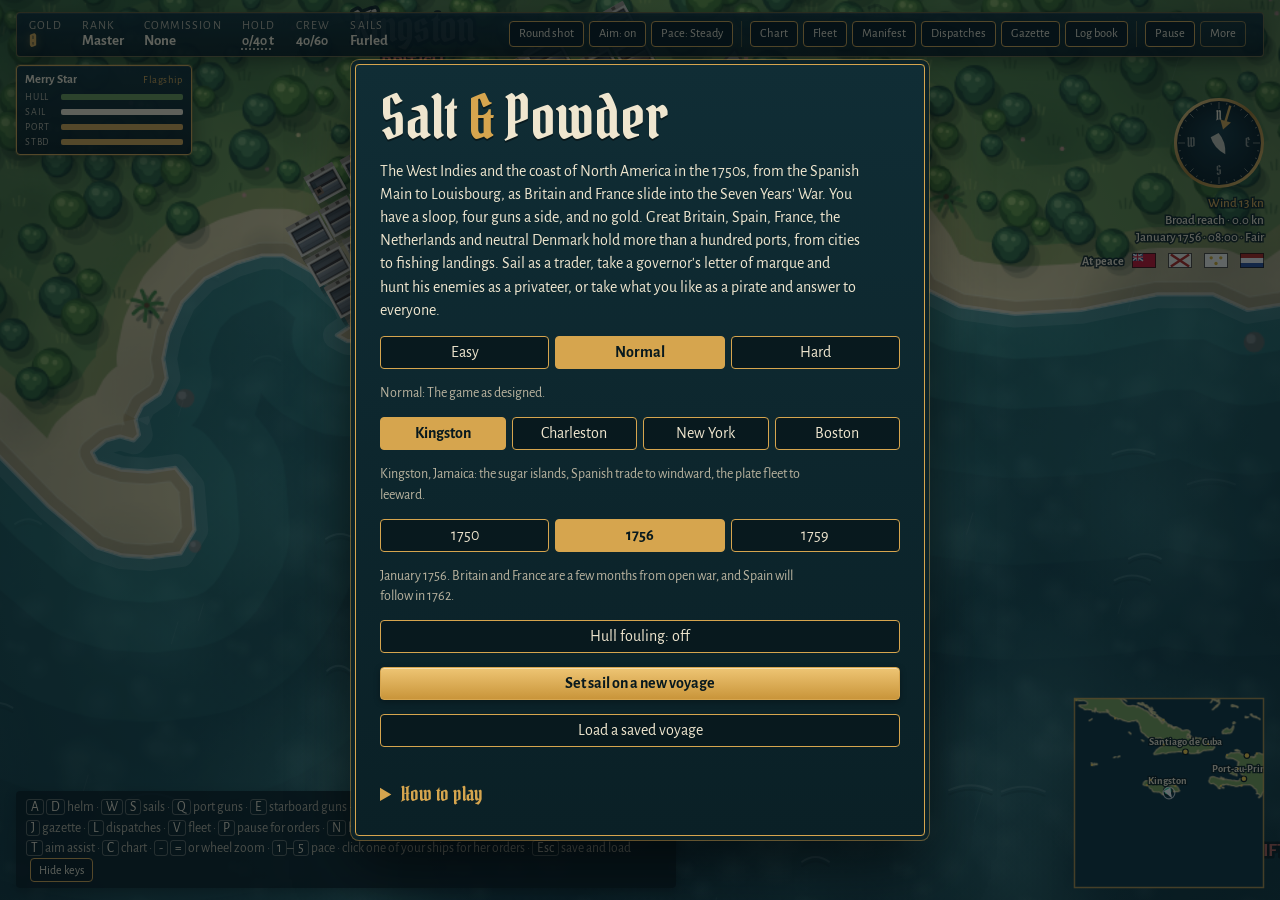
==== commit 6726eeb4: "Dispatches and gazette from the port screen; traders no longer stall while the flagship is in port -" ====
--- a/index.html
+++ b/index.html
@@ -214,7 +214,7 @@
 .how{margin-top:.9rem}.how summary{cursor:pointer;font-family:var(--display);font-size:1.25rem;color:var(--brass);padding:.3rem 0}.how summary:focus-visible{outline:2px solid var(--bone);outline-offset:2px}
 @media (pointer:coarse){.tools button,.more summary{min-height:40px}}
 @media (max-height:480px){.topbar{flex-wrap:nowrap;padding:4px 10px;gap:4px 12px}.stats{flex-wrap:nowrap;flex:none}.stat .k{display:none}.stats .stat:nth-child(2),.stats .stat:nth-child(3){display:none}.tools{min-width:0}#fleetCol{display:flex;gap:4px}#fleetCol .shipcard{flex:1;min-width:0;padding:3px 5px}#fleetCol .shipcard>*:not(:nth-child(2)){display:none}.tools button,.more summary{min-height:30px}}
-.portfoot{display:flex;gap:8px;margin-top:.6rem}.portfoot .primary{flex:1;margin:0}.portfoot #portChart{flex:none;padding-inline:1.2rem}
+.portfoot{display:flex;gap:8px;margin-top:.6rem}.portfoot .primary{flex:1;margin:0}.portfoot button:not(.primary){flex:none;padding-inline:1rem}@media (max-width:620px){.portfoot{flex-wrap:wrap}.portfoot .primary{flex-basis:100%;order:9}.portfoot button:not(.primary){flex:1}}
 .paper .dbtns{display:flex;flex-wrap:wrap;gap:6px;margin:-.2rem 0 .8rem}.paper .dbtns button{background:#3a2614;color:#f2e7c6;border-color:#3a2614;font-family:"Alegreya Sans",sans-serif;font-size:.9rem;padding:4px 10px}.paper .dbtns button:hover:not(:disabled){background:#5a4024}
 #fleetCol.many .shipcard{padding:4px 8px;gap:2px}#fleetCol.many .shipcard>*:nth-child(n+3){display:none}
 #shipNow{margin:.5rem 0 .2rem;padding:.35rem .7rem;border-left:3px solid var(--brass);background:rgba(214,165,78,.09);color:var(--bone);font-size:.98rem;line-height:1.35}
@@ -331,7 +331,7 @@
     <canvas id="townCanvas" width="1640" height="560" role="img" aria-label="The town seen from above. Use the tabs below to visit the shipyard, market, tavern, governor and your fleet."></canvas>
     <div class="tabrow" id="townTabs" role="tablist" aria-label="Places in town"><button type="button" role="tab" data-tab="yard">Shipyard</button><button type="button" role="tab" data-tab="market">Market</button><button type="button" role="tab" data-tab="tavern">Tavern</button><button type="button" role="tab" data-tab="governor">Governor</button><button type="button" role="tab" data-tab="fleet">Your fleet</button></div>
     <ul class="ledger panel" id="ledger"></ul>
-    <div class="portfoot"><button id="portChart" type="button" title="Open the chart (C)">Chart</button><button class="primary" id="leaveBtn" type="button">Weigh anchor</button></div>
+    <div class="portfoot"><button id="portChart" type="button" title="Open the chart (C)">Chart</button><button id="portDisp" type="button" title="Dispatches from your captains (L)">Dispatches</button><button id="portGaz" type="button" title="The gazette (J)">Gazette</button><button class="primary" id="leaveBtn" type="button">Weigh anchor</button></div>
   </div>
 </div>
 
@@ -851,7 +851,7 @@
 let dispatches = [], dispNew = 0, shipSeq = 0;
 function dispatch(s, text, askFor){ dispatches.unshift({ d: dateStr(), who: s ? (s.cap.mate ? 'The mate of the ' : 'Capt. ' + s.cap.name + ', ') + s.name : 'Fleet', t: text, id: s ? s.id : 0, ask: askFor || null }); if (dispatches.length > 40) dispatches.length = 40; dispNew++; dispBadge();
   if (state === 'play' || state === 'port') say('Dispatch from the ' + (s ? s.name : 'fleet') + ': ' + text); }
-function dispBadge(){ const b = $('dispBtn'); if (b) b.textContent = 'Dispatches' + (dispNew ? ' · ' + dispNew : ''); }
+function dispBadge(){ for (const id of ['dispBtn', 'portDisp']){ const b = $(id); if (b) b.textContent = 'Dispatches' + (dispNew ? ' · ' + dispNew : ''); } }
 const DOC0 = { wx:'port', dmg:.33, foe:'equal', allow:150, after:'station', cap:250 };
 const DOCS = { wx:[['port', 'Run for port'], ['ride', 'Ride it out']], dmg:[[.5, 'Retire at half hull'], [.33, 'Retire at a third'], [0, 'Never retire']], foe:[['avoid', 'Avoid anything stronger'], ['equal', 'Fight her equals'], ['any', 'Fight anything']], allow:[[0, 'Ask every time'], [150, 'Up to 150 gold'], [400, 'Up to 400 gold'], [1e6, 'Whatever it costs']], after:[['station', 'Return to her station'], ['join', 'Rejoin the flagship'], ['stay', 'Wait in port']], cap:[[100, '100 gold'], [250, '250 gold'], [500, '500 gold'], [1000, '1000 gold']] };
 const docWord = (k, v) => (DOCS[k].find(o => o[0] === v) || DOCS[k][0])[1];
@@ -886,10 +886,10 @@
     dispatch(s, 'Sold ' + c.tons + ' tons of ' + GOODS[c.g][0].toLowerCase() + ' at ' + port.name + ': ' + (profit >= 0 ? profit + ' gold clear.' : 'a loss of ' + -profit + ' gold, the market having turned.') + tail); }
   if (t.funds < Math.max(40, t.cap*.25)){ t.need = true; s.dwell = 1e9; dispatch(s, 'My trading money is down to ' + Math.round(t.funds) + ' gold, too little to load a cargo worth carrying. I ask ' + (t.cap - Math.round(t.funds)) + ' gold to make it up to ' + t.cap + ', and lie at ' + port.name + ' until I hear.', 'funds'); return; }
   const plan = tradePlan(s, port, t);
-  if (plan){ t.cargo = { g: plan.g, tons: plan.tons, cost: plan.tons*plan.buy }; t.funds -= t.cargo.cost; t.dest = plan.q; t.idle = 0; s.dwell = 14; return; }
+  if (plan){ t.cargo = { g: plan.g, tons: plan.tons, cost: plan.tons*plan.buy }; t.funds -= t.cargo.cost; t.dest = plan.q; t.idle = 0; s.dwell = 6; return; }
   /* nothing worth loading here: try the port in her waters with the best prospect, in ballast */
   let go = null; for (const q of t.set){ if (q === port || !admits(q)) continue; const pl = tradePlan(s, q, t); if (pl && (!go || pl.gain > go.gain)) go = { q, gain: pl.gain }; }
-  t.idle = (t.idle || 0) + 1; if (go){ t.dest = go.q; s.dwell = 8; } else { s.dwell = 40; if (t.idle === 3) dispatch(s, 'There is no cargo in these waters that would pay its freight. I am lying at ' + port.name + ' until prices move.'); } }
+  t.idle = (t.idle || 0) + 1; if (go){ t.dest = go.q; s.dwell = 3; } else { s.dwell = 20; if (t.idle === 3) dispatch(s, 'There is no cargo in these waters that would pay its freight. I am lying at ' + port.name + ' until prices move.'); } }
 function startTrade(s, set, area){ set = set.filter((q, i) => q && set.indexOf(q) === i); if (set.length < 2){ say('A trader needs at least two open ports to work between.'); return false; }
   const cap = s.doc.cap || 250, put = Math.min(gold, cap); if (put < 40){ say('You have not the gold to give her a trading stock.'); return false; } gold -= put;
   let near = set[0]; for (const q of set) if (Math.hypot(q.ox - s.x, q.oy - s.y) < Math.hypot(near.ox - s.x, near.oy - s.y)) near = q;
@@ -931,7 +931,7 @@
   else if (kind === 'port'){ sq.forEach(s => { const q = openPortNear(s, 1e9); if (q && !s.docked) setTask(s, { type: 'port', port: q }); }); say('Signal to all ships: make for the nearest open port.'); }
   else { const q = ports.find(x => x.name === homeName); sq.forEach(s => setTask(s, { type: 'port', port: q })); say('Signal to all ships: rendezvous at ' + homeName + '.'); } }
 const inCompany = s => !s.docked && Math.hypot(s.x - p.x, s.y - p.y) < 900;
-const taskWord = s => { const t = s.task; return s.docked ? (t && t.type === 'trade' ? (t.need ? 'Waiting for funds at ' : 'Loading at ') : 'In port at ') + s.docked.name : !t || t.type === 'fleet' ? 'With the fleet' : t.type === 'trade' ? 'Trading: bound for ' + t.dest.name + (t.cargo ? ' with ' + GOODS[t.cargo.g][0].toLowerCase() : ' in ballast') : t.type === 'raid' ? (t.prey ? 'Chasing a prize' : t.label === 'cruise' ? 'Cruising for prizes' : t.label === 'blockade' ? 'Blockading ' + t.port.name : t.label === 'patrol' ? 'On patrol to ' + t.ends[t.idx].name : 'Hunting prizes') : t.type === 'chase' ? 'Engaging the ' + (t.prey ? nm(t.prey) : 'enemy') : t.type === 'hold' ? 'Holding station'
+const taskWord = s => { const t = s.task; return s.docked ? (t && t.type === 'trade' ? (t.need ? 'Waiting for funds at ' : t.idle ? 'Waiting for a market at ' : 'Loading at ') : 'In port at ') + s.docked.name : !t || t.type === 'fleet' ? 'With the fleet' : t.type === 'trade' ? 'Trading: bound for ' + t.dest.name + (t.cargo ? ' with ' + GOODS[t.cargo.g][0].toLowerCase() : ' in ballast') : t.type === 'raid' ? (t.prey ? 'Chasing a prize' : t.label === 'cruise' ? 'Cruising for prizes' : t.label === 'blockade' ? 'Blockading ' + t.port.name : t.label === 'patrol' ? 'On patrol to ' + t.ends[t.idx].name : 'Hunting prizes') : t.type === 'chase' ? 'Engaging the ' + (t.prey ? nm(t.prey) : 'enemy') : t.type === 'hold' ? 'Holding station'
   : t.flee && !t.arrived ? 'Running for ' + t.port.name
   : t.arrived ? 'Waiting at ' + t.port.name : 'Bound for ' + t.port.name; };
 function setTask(s, t){ if (s.task && s.task.type === 'trade' && (!t || t.type !== 'trade')){ const o = s.task, back = Math.round(o.funds + (o.cargo ? o.cargo.cost*.8 : 0)); if (back > 0){ gold += back; say('The ' + s.name + ' hands back her trading stock: ' + back + ' gold.'); } } /* her trading money comes home with her */
@@ -1040,7 +1040,7 @@
   return want;
 }
 function fleetAI(s, dt){
-  if (s.docked){ s.x = s.docked.ox; s.y = s.docked.oy; s.speed = 0; if (s.task && s.task.type === 'trade' && state === 'play' && (s.dwell -= dt) <= 0){ const t = s.task; if (t.dest === s.docked) tradeCall(s, s.docked); else { s.h = s.docked.out; s.docked = null; s.sail = 1; } }
+  if (s.docked){ s.x = s.docked.ox; s.y = s.docked.oy; s.speed = 0; if (s.task && s.task.type === 'trade' && (s.dwell -= dt) <= 0){ const t = s.task; if (t.dest === s.docked) tradeCall(s, s.docked); else { s.h = s.docked.out; s.docked = null; s.sail = 1; } }
     else if (state === 'play' && s.task && s.task.type === 'port' && Math.hypot(p.x - s.x, p.y - s.y) < 420 && repairCost(s) <= 8){ setTask(s, { type: 'fleet' }); say('The ' + s.name + ' weighs and rejoins the fleet.'); } /* she comes out to meet the flag */
     else if (s.task && s.task.why === 'weather' && !hurr && weather.kind !== 'storm' && repairCost(s) <= 8){ afterRepairs(s, s.prev ? 'station' : 'join'); } return; }
   s.thinkT = (s.thinkT || 0) - dt; if (s.thinkT <= 0){ s.thinkT = 1; think(s); }
@@ -1765,7 +1765,7 @@
   if (/INPUT|TEXTAREA|SELECT/.test(e.target.tagName || '') && e.code !== 'Escape') return; // typing a name or a save code
   if (menuOpen){ if (e.code === 'Escape' || (e.code === 'KeyJ' || e.code === 'KeyL') && !$('paper').hidden || e.code === 'KeyI' && !$('manifest').hidden || e.code === 'KeyV' && !$('fleetSheet').hidden) closeMenu(); return; }
   if (state === 'fate') return;
-  if (state === 'port' && !chartOpen && !e.repeat && (e.code === 'KeyI' || e.code === 'KeyV' || e.code === 'KeyC')){ e.code === 'KeyI' ? openManifest() : e.code === 'KeyV' ? openFleet('F') : setChart(true); return; }
+  if (state === 'port' && !chartOpen && !e.repeat && (e.code === 'KeyI' || e.code === 'KeyV' || e.code === 'KeyC' || e.code === 'KeyJ' || e.code === 'KeyL')){ e.code === 'KeyI' ? openManifest() : e.code === 'KeyV' ? openFleet('F') : e.code === 'KeyJ' ? openPaper('gazette') : e.code === 'KeyL' ? openPaper('dispatches') : setChart(true); return; }
   if (state === 'port' && !chartOpen){ if (e.code === 'Escape') closePort(); return; }
   if (state !== 'play' && !(state === 'port' && chartOpen)) return;
   if (state === 'play' && e.code === 'Escape' && orderSel && !chartOpen && !menuOpen){ if (picking){ picking = false; renderOrders(); } else closeOrders(); e.preventDefault(); return; }
@@ -1827,7 +1827,7 @@
 $('paceBtn').addEventListener('click', e => { setPace((paceIdx + 1) % PACES.length); e.currentTarget.blur(); });
 $('aimBtn').addEventListener('click', e => { setAssist(!assist); e.currentTarget.blur(); });
 $('chartBtn').addEventListener('click', e => { setChart(!chartOpen); e.currentTarget.blur(); });
-$('portChart').addEventListener('click', () => setChart(true));
+$('portChart').addEventListener('click', () => setChart(true)); $('portDisp').addEventListener('click', () => openPaper('dispatches')); $('portGaz').addEventListener('click', () => openPaper('gazette'));
 cv.addEventListener('click', e => {
   if (chartOpen){ if (dragged){ dragged = false; return; } const g = chartGeo; let hit = null, bd = 20; // a click on a port sets a course for it
     if (g) for (const q of ports){ const d = Math.hypot(g.x - g.ox + q.x*g.k - e.clientX, g.y - g.oy + q.y*g.k - e.clientY); if (d < bd){ bd = d; hit = q; } }
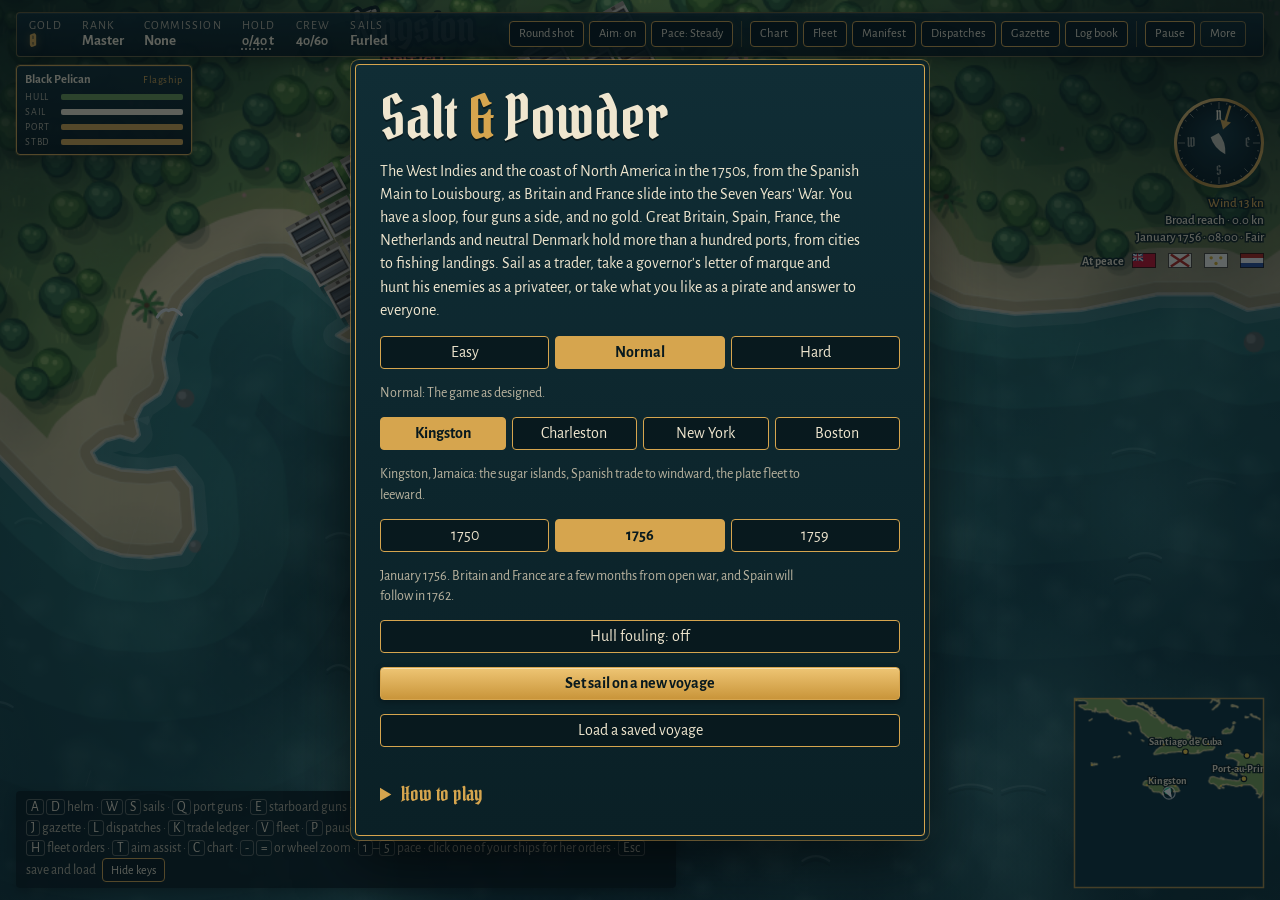
==== commit 82e3700e: "Trading: reactive markets, price book and ledger, warehouse, freight, merchantmen, escorts - Prices " ====
--- a/index.html
+++ b/index.html
@@ -218,6 +218,7 @@
 .paper .dbtns{display:flex;flex-wrap:wrap;gap:6px;margin:-.2rem 0 .8rem}.paper .dbtns button{background:#3a2614;color:#f2e7c6;border-color:#3a2614;font-family:"Alegreya Sans",sans-serif;font-size:.9rem;padding:4px 10px}.paper .dbtns button:hover:not(:disabled){background:#5a4024}
 #fleetCol.many .shipcard{padding:4px 8px;gap:2px}#fleetCol.many .shipcard>*:nth-child(n+3){display:none}
 #shipNow{margin:.5rem 0 .2rem;padding:.35rem .7rem;border-left:3px solid var(--brass);background:rgba(214,165,78,.09);color:var(--bone);font-size:.98rem;line-height:1.35}
+@media (max-width:620px){.ledger li.tight{grid-template-columns:1fr;gap:3px}.ledger li.tight .btns{display:flex;flex-wrap:wrap;gap:5px;align-items:center}.ledger li.tight .btns button{flex:1;white-space:nowrap}.ledger li.tight .amt{flex-basis:100%}}
 </style>
 
 </head>
@@ -251,6 +252,7 @@
       <button id="muteBtn" type="button">Sound on</button>
       <button id="zoomOutBtn" type="button" aria-label="Zoom out" title="Zoom out (-)">−</button>
       <button id="zoomInBtn" type="button" aria-label="Zoom in" title="Zoom in (=)">+</button>
+      <button id="ledgerBtn" type="button" title="Trade ledger and price book (K)">Ledger</button>
       <button id="fsBtn" type="button" title="Full screen">Full screen</button>
       </details>
     </div>
@@ -278,7 +280,7 @@
     </div>
     <button id="boardBtn" type="button" hidden>Board</button>
     <button id="dock" class="primary" type="button" hidden>Drop anchor</button>
-    <div class="keys" id="keys"><span class="kl"><kbd>A</kbd> <kbd>D</kbd> helm · <kbd>W</kbd> <kbd>S</kbd> sails · <kbd>Q</kbd> port guns · <kbd>E</kbd> starboard guns · <kbd>Space</kbd> both · <kbd>R</kbd> shot · <kbd>B</kbd> board · <kbd>F</kbd> dock · <kbd>I</kbd> manifest · <kbd>J</kbd> gazette · <kbd>L</kbd> dispatches · <kbd>V</kbd> fleet · <kbd>P</kbd> pause for orders · <kbd>N</kbd> helmsman on a set course · <kbd>G</kbd> formation · <kbd>H</kbd> fleet orders · <kbd>T</kbd> aim assist · <kbd>C</kbd> chart · <kbd>-</kbd> <kbd>=</kbd> or wheel zoom · <kbd>1</kbd>–<kbd>5</kbd> pace · click one of your ships for her orders · <kbd>Esc</kbd> save and load</span> <button id="keysBtn" type="button" aria-expanded="true">Hide keys</button></div>
+    <div class="keys" id="keys"><span class="kl"><kbd>A</kbd> <kbd>D</kbd> helm · <kbd>W</kbd> <kbd>S</kbd> sails · <kbd>Q</kbd> port guns · <kbd>E</kbd> starboard guns · <kbd>Space</kbd> both · <kbd>R</kbd> shot · <kbd>B</kbd> board · <kbd>F</kbd> dock · <kbd>I</kbd> manifest · <kbd>J</kbd> gazette · <kbd>L</kbd> dispatches · <kbd>K</kbd> trade ledger · <kbd>V</kbd> fleet · <kbd>P</kbd> pause for orders · <kbd>N</kbd> helmsman on a set course · <kbd>G</kbd> formation · <kbd>H</kbd> fleet orders · <kbd>T</kbd> aim assist · <kbd>C</kbd> chart · <kbd>-</kbd> <kbd>=</kbd> or wheel zoom · <kbd>1</kbd>–<kbd>5</kbd> pace · click one of your ships for her orders · <kbd>Esc</kbd> save and load</span> <button id="keysBtn" type="button" aria-expanded="true">Hide keys</button></div>
     <div class="touch">
       <div><button type="button" data-hold="left" aria-label="Turn to port">◀</button><button type="button" data-hold="right" aria-label="Turn to starboard">▶</button></div>
       <div class="col"><button type="button" data-tap="sailUp">More sail</button><button type="button" data-tap="sailDown">Less sail</button></div>
@@ -287,7 +289,7 @@
   </div>
 </div>
 <div id="toast" class="off" role="status" aria-live="polite"></div>
-<div id="chartTools" hidden><button type="button" id="czOut" aria-label="Zoom the chart out">−</button><button type="button" id="czIn" aria-label="Zoom the chart in">+</button><button type="button" id="cClear">Clear course</button><button type="button" class="primary" id="cClose">Close chart</button></div>
+<div id="chartTools" hidden><button type="button" id="czOut" aria-label="Zoom the chart out">−</button><button type="button" id="czIn" aria-label="Zoom the chart in">+</button><button type="button" id="cPrice" title="Show the price book on the chart, one good at a time">Prices</button><button type="button" id="cClear">Clear course</button><button type="button" class="primary" id="cClose">Close chart</button></div>
 <div id="pauseBanner" role="status" hidden><strong>Paused.</strong> Set the formation (G) and orders (H), change shot (R), and click an enemy ship to name her the fleet's target. Press P to resume.</div>
 
 <div class="sheet" id="title">
@@ -690,7 +692,7 @@
   schooner: { crew:50, hold:30, value:900, cname:'schooner', rate:8, len:56, wid:16, hull:85, guns:3, speed:150, turn:1.35, rig:'gaff', masts:[.24,-.08], bow:.26, st:.22, sr:.02, price:900 },
   cutter:   { crew:40, hold:20, value:600, cname:'cutter', rate:10, len:46, wid:14, hull:70, guns:3, speed:132, turn:1.3, rig:'gaff', masts:[.12], bow:.24, st:.2, sr:.02 },
   brig:     { crew:100, hold:80, value:2400, cname:'brig', rate:16, len:66, wid:21, hull:140, guns:6, speed:122, turn:1.1, rig:'square', masts:[.22,-.2], bow:.34, st:.3, sr:.03, price:2400 },
-  merchant: { crew:36, hold:160, value:900, cname:'West Indiaman', rate:12, len:66, wid:29, hull:80, guns:2, speed:98, turn:1, rig:'square', masts:[.22,-.16], bow:.47, st:.44, sr:.09, cargo:true },
+  merchant: { crew:36, hold:160, value:900, cname:'West Indiaman', rate:12, len:66, wid:29, hull:80, guns:2, speed:98, turn:1, rig:'square', masts:[.22,-.16], bow:.47, st:.44, sr:.09, cargo:true, price:1800 },
   frigate:  { crew:220, hold:100, value:6000, cname:'frigate', rate:28, len:90, wid:27, hull:230, guns:9, speed:116, turn:.95, rig:'square', masts:[.3,.03,-.26], bow:.36, st:.37, sr:0, boats:true, price:6000 },
   bermuda:  { crew:45, hold:35, value:1100, cname:'Bermuda sloop', rate:10, len:52, wid:15, hull:80, guns:3, speed:158, turn:1.4, rig:'gaff', masts:[.14], bow:.25, st:.2, sr:.02, price:1100 },
   snow:     { crew:30, hold:110, value:1300, cname:'snow', rate:8, len:60, wid:23, hull:90, guns:2, speed:110, turn:1.1, rig:'square', masts:[.22,-.18], bow:.42, st:.38, sr:.07, cargo:true, price:1300 },
@@ -698,7 +700,7 @@
   seventyfour: { crew:480, hold:160, value:15000, cname:'seventy-four', rate:74, len:116, wid:36, hull:460, guns:15, speed:98, turn:.72, rig:'square', masts:[.31,.04,-.25], bow:.4, st:.41, sr:.01, boats:true, decks:2, price:15000, dock:true }
 };
 CLASSES.boat = { crew:8, hold:4, value:40, cname:'longboat', rate:0, len:30, wid:10, hull:30, guns:0, speed:104, turn:1.5, rig:'gaff', masts:[.1], bow:.3, st:.24, sr:.03 };
-const YARD = ['sloop', 'bermuda', 'schooner', 'snow', 'brig', 'frigate', 'fifty', 'seventyfour'];
+const YARD = ['sloop', 'bermuda', 'schooner', 'snow', 'merchant', 'brig', 'frigate', 'fifty', 'seventyfour'];
 const BOUNTY = { cutter:90, schooner:110, sloop:130, brig:220, frigate:480, fifty:700, seventyfour:1100, bermuda:120, snow:0, merchant:0 };
 function livery(cls, owner, role){
   if (owner === 'player') return { hullC:'#8a5530', hullD:'#4f2c14', trim:'#e0b458', band:null, deck:'#c39a66', sailC:'#f2e9d2', seam:'rgba(196,71,47,.9)', flag:['#c4472f','#c4472f'], tag:C.bone };
@@ -778,7 +780,7 @@
 const EVENTS = [
   [53, 'Word from the Ohio country: Virginia militia and the French have traded shots. London and Versailles both say there is no war.', null],
   [65, 'Admiral Boscawen has seized two French ships of the line off Newfoundland. Still no war is declared.', null],
-  [76, 'War! Great Britain has declared war on France. Governors are issuing letters of marque.', () => { wars.add('en-fr'); }],
+  [76, 'War! Great Britain has declared war on France. Governors are issuing letters of marque.', () => { wars.add('en-fr'); ['Kingston', 'Boston', 'New York', 'Cap-Français', 'Fort-Royal'].forEach(n => { const q = ports.find(x => x.name === n); if (q) marketEvent(q, 'naval', 1.3, 8, null); }); }],
   [102, 'Louisbourg has fallen to Amherst and Boscawen. French convoys to the islands grow scarce and well guarded.', () => { setOwner('Louisbourg', 'en'); }],
   [112, 'Guadeloupe has surrendered to a British expedition. Basse-Terre flies British colours.', () => { setOwner('Basse-Terre', 'en'); }],
   [118, 'Hawke has broken the French fleet in Quiberon Bay. The sea is Britain\'s.', null],
@@ -795,7 +797,7 @@
   if (m - lastCall >= 2) cheer(-3); /* long at sea */ if (fouling && state === 'play') foul = Math.min(1, foul + .04);
   if (officers.surgeon && p.crew < p.t.crew) p.crew = Math.min(p.t.crew, p.crew + 2);
   if (morale < 25 && p.crew > 12){ const n = Math.max(1, Math.round(p.crew*.08)); p.crew -= n; say('The hands are ' + moraleWord() + '. ' + n + ' have run.'); }
-  rivalTick();
+  rivalTick(); marketTick();
   if (mission && mission.until && calIdx() > mission.until){ say('Too late: the commission "' + mission.title + '" has lapsed.');
     if (mission.ships) mission.ships.forEach(t => { t.transport = false; }); mission = null; }
   if (!fleet && calIdx() >= 48) spawnFleet(false);
@@ -852,8 +854,8 @@
 function dispatch(s, text, askFor){ dispatches.unshift({ d: dateStr(), who: s ? (s.cap.mate ? 'The mate of the ' : 'Capt. ' + s.cap.name + ', ') + s.name : 'Fleet', t: text, id: s ? s.id : 0, ask: askFor || null }); if (dispatches.length > 40) dispatches.length = 40; dispNew++; dispBadge();
   if (state === 'play' || state === 'port') say('Dispatch from the ' + (s ? s.name : 'fleet') + ': ' + text); }
 function dispBadge(){ for (const id of ['dispBtn', 'portDisp']){ const b = $(id); if (b) b.textContent = 'Dispatches' + (dispNew ? ' · ' + dispNew : ''); } }
-const DOC0 = { wx:'port', dmg:.33, foe:'equal', allow:150, after:'station', cap:250 };
-const DOCS = { wx:[['port', 'Run for port'], ['ride', 'Ride it out']], dmg:[[.5, 'Retire at half hull'], [.33, 'Retire at a third'], [0, 'Never retire']], foe:[['avoid', 'Avoid anything stronger'], ['equal', 'Fight her equals'], ['any', 'Fight anything']], allow:[[0, 'Ask every time'], [150, 'Up to 150 gold'], [400, 'Up to 400 gold'], [1e6, 'Whatever it costs']], after:[['station', 'Return to her station'], ['join', 'Rejoin the flagship'], ['stay', 'Wait in port']], cap:[[100, '100 gold'], [250, '250 gold'], [500, '500 gold'], [1000, '1000 gold']] };
+const DOC0 = { wx:'port', dmg:.33, foe:'equal', allow:150, after:'station', cap:250, margin:.12, contra:'avoid', risk:'any' };
+const DOCS = { wx:[['port', 'Run for port'], ['ride', 'Ride it out']], dmg:[[.5, 'Retire at half hull'], [.33, 'Retire at a third'], [0, 'Never retire']], foe:[['avoid', 'Avoid anything stronger'], ['equal', 'Fight her equals'], ['any', 'Fight anything']], allow:[[0, 'Ask every time'], [150, 'Up to 150 gold'], [400, 'Up to 400 gold'], [1e6, 'Whatever it costs']], after:[['station', 'Return to her station'], ['join', 'Rejoin the flagship'], ['stay', 'Wait in port']], cap:[[100, '100 gold'], [250, '250 gold'], [500, '500 gold'], [1000, '1000 gold']], margin:[[.08, 'Eight per cent'], [.12, 'Twelve per cent'], [.2, 'Twenty per cent']], contra:[['avoid', 'No contraband'], ['allow', 'Smuggle if it pays']], risk:[['any', 'Any open port'], ['safe', 'Only where you stand well']] };
 const docWord = (k, v) => (DOCS[k].find(o => o[0] === v) || DOCS[k][0])[1];
 const cleanDoc = d => { const o = Object.assign({}, DOC0); if (d) for (const k in DOCS) if (DOCS[k].some(v => v[0] === d[k])) o[k] = d[k]; return o; };
 const admits = q => (!hostile(q.nk) || q.spec.free || q.spec.land) && !iced(q);
@@ -873,20 +875,21 @@
 const CAPS = [100, 250, 500, 1000];
 const etaTo = (s, a, b) => Math.hypot(b.ox - a.ox, b.oy - a.oy)/(s.t.speed*.6);
 function tradePlan(s, from, t){ /* the best cargo and port from here: what it costs now against what it should fetch when she lands it, with a margin for luck */
-  let best = null; const ports2 = t.set.filter(q => q !== from && admits(q));
+  let best = null; const ports2 = t.set.filter(q => q !== from && admits(q) && !(s.doc.risk === 'safe' && standing[q.nk] < -8));
   for (const q of ports2){ const when = clock + etaTo(s, from, q); for (const g of GK){ if (from.spec.land && from.spec.mk.indexOf(g) < 0) continue; if (q.spec.land && q.spec.dm.indexOf(g) < 0 && q.spec.mk.indexOf(g) < 0) continue;
-    const buy = price(from, g), sell = Math.min(price(q, g, when), price(q, g))*.9, m = sell - buy; if (m < buy*.12) continue; const tons = Math.min(s.t.hold, Math.floor(t.funds/buy)); if (tons < 1) continue; const gain = m*tons/(60 + etaTo(s, from, q));
+    if (s.doc.contra === 'avoid' && (g === 'cloth' && q.home === 'es' && q.nk === 'es' || (g === 'flour' || g === 'fish') && q.nk === 'fr' && atWar('en', 'fr'))) continue;
+    const buy = price(from, g), sell = Math.min(price(q, g, when), price(q, g))*.9, m = sell - buy; if (m < buy*(s.doc.margin || .12)) continue; const tons = Math.min(s.t.hold, Math.floor(t.funds/buy)); if (tons < 1) continue; const gain = m*tons/(60 + etaTo(s, from, q));
     if (!best || gain > best.gain) best = { g, q, tons, buy, gain }; } } return best; }
-function tradeCall(s, port){ const t = s.task; t.need = false; /* sell if it pays, or carry it on; then buy the best cargo going, or go where one is */
+function tradeCall(s, port){ const t = s.task; t.need = false; note(port); /* sell if it pays, or carry it on; then buy the best cargo going, or go where one is */
   if (t.cargo){ const c = t.cargo, here = Math.round(price(port, c.g)*.9*c.tons); let alt = null;
     if (here < c.cost && (t.div || 0) < 2) for (const q of t.set){ if (q === port || !admits(q)) continue; const r = Math.min(price(q, c.g, clock + etaTo(s, port, q)), price(q, c.g))*.9*c.tons; if (r > c.cost*1.04 && (!alt || r > alt.r)) alt = { q, r }; }
     if (alt){ t.div = (t.div || 0) + 1; t.dest = alt.q; s.dwell = 5; dispatch(s, GOODS[c.g][0] + ' is cheap at ' + port.name + ' today. I am carrying my cargo on to ' + alt.q.name + ' sooner than sell at a loss.'); return; }
-    const profit = here - c.cost; t.funds += here; t.cargo = null; t.div = 0; t.runs = (t.runs || 0) + 1; t.made = (t.made || 0) + profit; let tail = '';
+    const profit = here - c.cost; press(port, c.g, -c.tons); logSale(s, c.g, c.tons, port, profit); t.funds += here; t.cargo = null; t.div = 0; t.runs = (t.runs || 0) + 1; t.made = (t.made || 0) + profit; let tail = '';
     if (t.funds > t.cap){ const over = t.funds - t.cap, share = Math.round(over*.1); t.funds = t.cap; gold += over - share; plunder += over - share; tail = ' I remit ' + (over - share) + ' gold to you, and ' + share + ' goes to my people.'; }
     dispatch(s, 'Sold ' + c.tons + ' tons of ' + GOODS[c.g][0].toLowerCase() + ' at ' + port.name + ': ' + (profit >= 0 ? profit + ' gold clear.' : 'a loss of ' + -profit + ' gold, the market having turned.') + tail); }
   if (t.funds < Math.max(40, t.cap*.25)){ t.need = true; s.dwell = 1e9; dispatch(s, 'My trading money is down to ' + Math.round(t.funds) + ' gold, too little to load a cargo worth carrying. I ask ' + (t.cap - Math.round(t.funds)) + ' gold to make it up to ' + t.cap + ', and lie at ' + port.name + ' until I hear.', 'funds'); return; }
   const plan = tradePlan(s, port, t);
-  if (plan){ t.cargo = { g: plan.g, tons: plan.tons, cost: plan.tons*plan.buy }; t.funds -= t.cargo.cost; t.dest = plan.q; t.idle = 0; s.dwell = 6; return; }
+  if (plan){ t.cargo = { g: plan.g, tons: plan.tons, cost: plan.tons*plan.buy }; t.funds -= t.cargo.cost; t.dest = plan.q; t.idle = 0; press(port, plan.g, plan.tons); s.dwell = port.spec.land ? 12 : [8, 8, 6, 4][port.spec.sz] || 6; return; } /* a city's wharves turn a ship round faster than a landing's beach */
   /* nothing worth loading here: try the port in her waters with the best prospect, in ballast */
   let go = null; for (const q of t.set){ if (q === port || !admits(q)) continue; const pl = tradePlan(s, q, t); if (pl && (!go || pl.gain > go.gain)) go = { q, gain: pl.gain }; }
   t.idle = (t.idle || 0) + 1; if (go){ t.dest = go.q; s.dwell = 3; } else { s.dwell = 20; if (t.idle === 3) dispatch(s, 'There is no cargo in these waters that would pay its freight. I am lying at ' + port.name + ' until prices move.'); } }
@@ -916,8 +919,9 @@
   if (D2.dmg > 0 && (frac < D2.dmg || s.sails < 22) && !flee){ const q = openPortNear(s, 1e9); if (q){ runFor(s, q, 'damage'); return; } }
   s.evade = null; if (D2.foe !== 'any' && s.task && s.task.type !== 'fleet' && Math.hypot(p.x - s.x, p.y - s.y) > 1000){ const mine = s.hull*(s.guns + 1)*(D2.foe === 'equal' ? 1.6 : 1); let bd = 800;
     for (const o of ships){ if (o.owner === 'player' || o.sinking != null || o.surrendered || o.released || !warship(o) || !(o.owner === 'pirate' || hostile(o.nation) || o.provoked)) continue; const d = Math.hypot(o.x - s.x, o.y - s.y); if (d < bd && o.hull*(o.guns + 1) > mine){ bd = d; s.evade = o; } } } }
-function taskOut(s){ const t = s.task; if (!t || t.type === 'fleet') return null; return { type: t.type === 'chase' ? 'raid' : t.type, port: t.port ? t.port.name : null, label: t.label, until: t.until, idx: t.idx, ends: t.ends ? t.ends.map(q => q.name) : null, set: t.set ? t.set.map(q => q.name) : null, dest: t.dest ? t.dest.name : null, funds: t.funds, cap: t.cap, area: t.area || null, runs: t.runs, made: t.made, at: t.at ? [Math.round(t.at[0]), Math.round(t.at[1])] : null, cargo: t.cargo || null }; }
+function taskOut(s){ const t = s.task; if (!t || t.type === 'fleet') return null; return { type: t.type === 'chase' ? 'raid' : t.type, port: t.port ? t.port.name : null, label: t.label, until: t.until, idx: t.idx, ends: t.ends ? t.ends.map(q => q.name) : null, set: t.set ? t.set.map(q => q.name) : null, dest: t.dest ? t.dest.name : null, funds: t.funds, cap: t.cap, area: t.area || null, runs: t.runs, made: t.made, ward: t.ward ? t.ward.name || t.ward : null, at: t.at ? [Math.round(t.at[0]), Math.round(t.at[1])] : null, cargo: t.cargo || null }; }
 function taskFrom(d, s){ const P = n => ports.find(q => q.name === n), ends = Array.isArray(d.ends) ? d.ends.map(P) : null, okEnds = ends && ends.length === 2 && ends[0] && ends[1];
+  if (d.type === 'escort' && d.ward) return { type: 'escort', ward: String(d.ward).slice(0, 30) };
   if (d.type === 'port' && P(d.port)) return { type: 'port', port: P(d.port) }; if (d.type === 'hold') return { type: 'hold' };
   if (d.type === 'trade'){ const set = (Array.isArray(d.set) ? d.set.map(P) : ends || []).filter(Boolean); if (set.length >= 2) return { type: 'trade', set, dest: P(d.dest) || set[0], funds: clamp(+d.funds || 0, 0, 1e5), cap: CAPS.indexOf(d.cap) >= 0 ? d.cap : 250, area: d.area && d.area.r ? { x: +d.area.x, y: +d.area.y, r: +d.area.r } : null, runs: d.runs|0, made: d.made|0, cargo: d.cargo && GOODS[d.cargo.g] ? { g: d.cargo.g, tons: clamp(d.cargo.tons|0, 0, 400), cost: Math.max(0, d.cargo.cost|0) } : null }; }
   const at = Array.isArray(d.at) && d.at[0] > 50 && d.at[1] > 50 && d.at[0] < W - 50 && d.at[1] < H - 50 ? [+d.at[0], +d.at[1]] : [s.x, s.y];
@@ -931,7 +935,7 @@
   else if (kind === 'port'){ sq.forEach(s => { const q = openPortNear(s, 1e9); if (q && !s.docked) setTask(s, { type: 'port', port: q }); }); say('Signal to all ships: make for the nearest open port.'); }
   else { const q = ports.find(x => x.name === homeName); sq.forEach(s => setTask(s, { type: 'port', port: q })); say('Signal to all ships: rendezvous at ' + homeName + '.'); } }
 const inCompany = s => !s.docked && Math.hypot(s.x - p.x, s.y - p.y) < 900;
-const taskWord = s => { const t = s.task; return s.docked ? (t && t.type === 'trade' ? (t.need ? 'Waiting for funds at ' : t.idle ? 'Waiting for a market at ' : 'Loading at ') : 'In port at ') + s.docked.name : !t || t.type === 'fleet' ? 'With the fleet' : t.type === 'trade' ? 'Trading: bound for ' + t.dest.name + (t.cargo ? ' with ' + GOODS[t.cargo.g][0].toLowerCase() : ' in ballast') : t.type === 'raid' ? (t.prey ? 'Chasing a prize' : t.label === 'cruise' ? 'Cruising for prizes' : t.label === 'blockade' ? 'Blockading ' + t.port.name : t.label === 'patrol' ? 'On patrol to ' + t.ends[t.idx].name : 'Hunting prizes') : t.type === 'chase' ? 'Engaging the ' + (t.prey ? nm(t.prey) : 'enemy') : t.type === 'hold' ? 'Holding station'
+const taskWord = s => { const t = s.task; return s.docked ? (t && t.type === 'trade' ? (t.need ? 'Waiting for funds at ' : t.idle ? 'Waiting for a market at ' : 'Loading at ') : 'In port at ') + s.docked.name : !t || t.type === 'fleet' ? 'With the fleet' : t.type === 'escort' ? 'Escorting the ' + (t.ward && t.ward.name || t.ward || 'trader') : t.type === 'trade' ? 'Trading: bound for ' + t.dest.name + (t.cargo ? ' with ' + GOODS[t.cargo.g][0].toLowerCase() : ' in ballast') : t.type === 'raid' ? (t.prey ? 'Chasing a prize' : t.label === 'cruise' ? 'Cruising for prizes' : t.label === 'blockade' ? 'Blockading ' + t.port.name : t.label === 'patrol' ? 'On patrol to ' + t.ends[t.idx].name : 'Hunting prizes') : t.type === 'chase' ? 'Engaging the ' + (t.prey ? nm(t.prey) : 'enemy') : t.type === 'hold' ? 'Holding station'
   : t.flee && !t.arrived ? 'Running for ' + t.port.name
   : t.arrived ? 'Waiting at ' + t.port.name : 'Bound for ' + t.port.name; };
 function setTask(s, t){ if (s.task && s.task.type === 'trade' && (!t || t.type !== 'trade')){ const o = s.task, back = Math.round(o.funds + (o.cargo ? o.cargo.cost*.8 : 0)); if (back > 0){ gold += back; say('The ' + s.name + ' hands back her trading stock: ' + back + ' gold.'); } } /* her trading money comes home with her */
@@ -1022,6 +1026,12 @@
       } if (inCompany(s) && Math.hypot(p.x - s.x, p.y - s.y) < 420){ setTask(s, { type: 'fleet' });
       say('The ' + s.name + ' rejoins the fleet.'); } }
     else { s.sail = 1; want = navTo(s, t.port.ox, t.port.oy, dt); } }
+  else if (t.type === 'escort'){ if (typeof t.ward === 'string') t.ward = squad().find(o => o.name === t.ward) || null; const w = t.ward; /* keep station on her charge, and stand between her and trouble */
+    if (!w || w.sinking != null || ships.indexOf(w) < 0 || !w.task || w.task.type !== 'trade'){ dispatch(s, 'My charge is no longer trading. I am rejoining the flag.'); setTask(s, { type: 'fleet' }); return want; }
+    if (w.docked){ const d = Math.hypot(w.docked.ox - s.x, w.docked.oy - s.y); if (d < 200){ if (admits(w.docked)){ s.docked = w.docked; s.x = w.docked.ox; s.y = w.docked.oy; s.speed = 0; s.sail = 0; } else s.sail = 0; return s.h; } s.sail = 1; return navTo(s, w.docked.ox, w.docked.oy, dt); }
+    let foe = null, bd = 700; if (state === 'play' || !inCompany(s)) for (const o of ships){ if (o.owner === 'player' || o.sinking != null || o.surrendered || o.released || !warship(o) || !(o.owner === 'pirate' || hostile(o.nation) || o.provoked)) continue; const d = Math.hypot(o.x - w.x, o.y - w.y); if (d < bd){ bd = d; foe = o; } }
+    if (foe) return attack(s, foe.x, foe.y, dt, false, foe);
+    const tx = w.x - Math.cos(w.h)*130 + Math.sin(w.h)*70, ty = w.y - Math.sin(w.h)*130 - Math.cos(w.h)*70, d = Math.hypot(tx - s.x, ty - s.y); s.sail = d > 60 ? 1 : .5; s.speedMul = s.baseMul*(d > 300 ? 1.4 : 1); want = d > 400 ? navTo(s, tx, ty, dt) : d > 40 ? Math.atan2(ty - s.y, tx - s.x) : w.h; }
   else { // raid or chase
     if (t.type === 'chase' && (!t.prey || t.prey.sinking != null || t.prey.released || t.prey.gone || ships.indexOf(t.prey) < 0)){ say('The ' + s.name + ' has lost her chase and returns to the fleet.');
       setTask(s, { type: 'fleet' }); return want; }
@@ -1040,6 +1050,7 @@
   return want;
 }
 function fleetAI(s, dt){
+  if (s.docked && s.task && s.task.type === 'escort'){ const w = typeof s.task.ward === 'string' ? null : s.task.ward; if (!w || !w.docked || w.docked !== s.docked){ s.h = s.docked.out; s.docked = null; s.sail = 1; } else { s.x = s.docked.ox; s.y = s.docked.oy; s.speed = 0; return; } }
   if (s.docked){ s.x = s.docked.ox; s.y = s.docked.oy; s.speed = 0; if (s.task && s.task.type === 'trade' && (s.dwell -= dt) <= 0){ const t = s.task; if (t.dest === s.docked) tradeCall(s, s.docked); else { s.h = s.docked.out; s.docked = null; s.sail = 1; } }
     else if (state === 'play' && s.task && s.task.type === 'port' && Math.hypot(p.x - s.x, p.y - s.y) < 420 && repairCost(s) <= 8){ setTask(s, { type: 'fleet' }); say('The ' + s.name + ' weighs and rejoins the fleet.'); } /* she comes out to meet the flag */
     else if (s.task && s.task.why === 'weather' && !hurr && weather.kind !== 'storm' && repairCost(s) <= 8){ afterRepairs(s, s.prev ? 'station' : 'join'); } return; }
@@ -1075,7 +1086,19 @@
 }
 function laneBears(s, side){ for (const o of ships){ if (!threat(o)) continue; const dx = o.x-s.x, dy = o.y-s.y; if (Math.hypot(dx, dy) > RANGE) continue;
   const rel = angd(Math.atan2(dy, dx), s.h); if ((rel > 0 ? 1 : -1) === side && Math.abs(Math.abs(rel) - Math.PI/2) < .3) return true; } return false; }
-const price = (q, g, t) => Math.max(2, Math.round(GOODS[g][1]*(q.spec.mk.indexOf(g) >= 0 ? .7 : q.spec.dm.indexOf(g) >= 0 ? (g === 'cloth' && q.home === 'es' || q.name === 'Monte Cristi' && (g === 'flour' || g === 'fish') ? 1.7 : g === 'flour' || g === 'fish' ? 1.6 : 1.35) : 1)*(1 + .1*Math.sin((t == null ? clock : t)*.011 + q.x*.01 + g.length*2.1))));
+/* what your buying and selling does to a market, what events do to it, what you know of prices elsewhere, and what your traders have made */
+let book = {}, ledger = [], store2 = {}, priceShow = null;
+const mkt = (q, g) => { let m = 1 + (q.pr && q.pr[g] || 0); if (q.ev) for (const e of q.ev) if (e.g === g && e.until >= calIdx()) m *= e.mul; return m; };
+function press(q, g, tons){ q.pr = q.pr || {}; q.pr[g] = clamp((q.pr[g] || 0) + tons/(260*((q.spec.land ? 0 : q.spec.sz) + 1)), -.4, .4); } /* tons bought raise the price, tons sold lower it; a great port shrugs off what would swamp a landing */
+function marketEvent(q, g, mul, months, text){ q.ev = (q.ev || []).filter(e => e.until >= calIdx() && e.g !== g); q.ev.push({ g, mul, until: calIdx() + months }); if (text) news(text); }
+function marketTick(){ for (const q of ports){ if (q.pr) for (const g in q.pr){ q.pr[g] *= .6; if (Math.abs(q.pr[g]) < .01) delete q.pr[g]; } if (q.ev) q.ev = q.ev.filter(e => e.until >= calIdx()); }
+  if (rnd() < .22){ const c = ports.filter(q => !q.spec.land), q = c[rnd()*c.length|0], dear = rnd() < .5, pool = dear ? q.spec.dm : q.spec.mk; if (pool.length){ const g = pool[rnd()*pool.length|0];
+    marketEvent(q, g, dear ? 1.3 : .75, 3, dear ? GOODS[g][0] + ' is short at ' + q.name + ', and fetching a high price.' : 'A glut of ' + GOODS[g][0].toLowerCase() + ' at ' + q.name + ': the warehouses are full and it is going cheap.'); } } }
+function note(q){ const b = book[q.name] = book[q.name] || {}; for (const g of GK){ if (q.spec.land && q.spec.mk.indexOf(g) < 0 && q.spec.dm.indexOf(g) < 0) continue; b[g] = [price(q, g), calIdx()]; } } /* prices seen go in the book, with the month */
+function bestKnown(g, here){ let hi = null, lo = null; for (const n in book){ if (n === here || !book[n][g]) continue; const v = book[n][g]; if (!hi || v[0] > hi[1]) hi = [n, v[0], v[1]]; if (!lo || v[0] < lo[1]) lo = [n, v[0], v[1]]; } return { hi, lo }; }
+const ago = m => { const d = calIdx() - m; return d <= 0 ? 'this month' : d === 1 ? 'last month' : d + ' months ago'; };
+function logSale(s, g, tons, port, profit){ ledger.unshift({ m: calIdx(), ship: s.name, g, tons, port: port.name, profit }); if (ledger.length > 60) ledger.length = 60; }
+const price = (q, g, t) => Math.max(2, Math.round(GOODS[g][1]*(q.spec.mk.indexOf(g) >= 0 ? .7 : q.spec.dm.indexOf(g) >= 0 ? (g === 'cloth' && q.home === 'es' || q.name === 'Monte Cristi' && (g === 'flour' || g === 'fish') ? 1.7 : g === 'flour' || g === 'fish' ? 1.6 : 1.35) : 1)*mkt(q, g)*(1 + .1*Math.sin((t == null ? clock : t)*.011 + q.x*.01 + g.length*2.1))));
 let gazette = [], courtList = [], courtTok = 0;
 const OFFICERS = { master:['Sailing master', 'Half a knot more out of her on every point of sailing.'], gunner:['Gunner', 'The guns are served a tenth faster.'], surgeon:['Surgeon', 'Some of the wounded come back to duty each month.'], bosun:['Boatswain', 'Sails are knotted and spliced at sea.'] };
 let morale = 70, officers = {}, foul = 0, fouling = false, lastCall = 0, rivals = [];
@@ -1104,6 +1127,12 @@
   if (mode === 'court'){ el('div', 'mast', 'Court of Vice-Admiralty'); el('div', 'dateline', 'Sitting at ' + data.port + ' · ' + dateStr());
     el('p', 'lead', 'Be it known that the following vessels, taken at sea under a lawful commission, are this day condemned as good and lawful prize, and the proceeds ordered paid to their captor.');
     data.list.forEach(v => row(v.n, v.v + ' gold')); row('Paid over this day', data.total + ' gold', 'total'); el('p', 'sig', 'By order of the Judge, and God save the King.'); }
+  else if (mode === 'ledger'){ el('div', 'mast', 'Trade Ledger'); el('div', 'dateline', dateStr() + ' · what your traders have made, and what is known of prices');
+    const tr = squad().filter(o => o.task && o.task.type === 'trade'); if (!tr.length && !ledger.length) el('p', 'lead', 'No ship of yours is trading. Put one to it from her card in the fleet screen.');
+    tr.forEach(o => row(o.name + ' · ' + taskWord(o), (o.task.runs || 0) + ' cargoes · ' + (o.task.made || 0) + ' gold'));
+    if (ledger.length){ const by = {}; ledger.forEach(v => { by[v.m] = (by[v.m] || 0) + v.profit; }); el('p', 'lead', 'By the month'); Object.keys(by).sort((a, b) => b - a).slice(0, 6).forEach(m => row(MONTHS[m % 12] + ' ' + (1750 + Math.floor(m/12)), by[m] + ' gold')); row('All sales on the book', ledger.reduce((n, v) => n + v.profit, 0) + ' gold', 'total');
+      el('p', 'lead', 'Late sales'); ledger.slice(0, 8).forEach(v => row(v.ship + ': ' + v.tons + ' t ' + GOODS[v.g][0].toLowerCase() + ' at ' + v.port, (v.profit >= 0 ? '+' : '') + v.profit)); }
+    el('p', 'lead', 'The price book: cheapest and dearest known'); let any = false; GK.forEach(g => { const b = bestKnown(g, null); if (!b.hi) return; any = true; row(GOODS[g][0], b.lo[1] + ' at ' + b.lo[0] + ' · ' + b.hi[1] + ' at ' + b.hi[0]); }); if (!any) el('p', '', 'Nothing yet. Prices are written down whenever you or one of your traders calls at a port.'); }
   else if (mode === 'dispatches'){ dispNew = 0; dispBadge(); el('div', 'mast', 'Dispatches'); el('div', 'dateline', dateStr() + ' · from the captains of your fleet');
     if (!dispatches.length) el('p', 'lead', 'Nothing has come in. Your captains write when they make port, break off, or have something to report.');
     dispatches.forEach((v, i) => { const e = el('p', v.ask ? 'you' : ''), bb = document.createElement('b'); bb.textContent = v.d + '. ' + v.who + ': '; e.appendChild(bb); e.appendChild(document.createTextNode(v.t));
@@ -1147,7 +1176,7 @@
       o.sails = Math.max(30, o.sails - dt*1.2*w.k); if (o.role === 'fleet' && o.hull > o.maxHull*.15) o.hull -= dt*.4*w.k*(o.sail === 0 ? .25 : o.sail < 1 ? .6 : 1); }
     if (rnd() < dt*.5){ flash = 1; boom(.25, 140); } }
   if (hurr.t <= 0){ hurr = null; w.hur = false; w.left = 0; if (state === 'play') say('The hurricane has passed. Count your spars.');
-    gaz('A hurricane has passed' + offWhere(p.x, p.y) + '. Ships are reported dismasted and driven ashore.', 'news'); if (state === 'port' && !menuOpen && !chartOpen) renderPort(); } }
+    gaz('A hurricane has passed' + offWhere(p.x, p.y) + '. Ships are reported dismasted and driven ashore.', 'news'); { const near = ports.filter(q => !q.spec.land && Math.hypot(q.x - p.x, q.y - p.y) < 3000).sort((a, b) => Math.hypot(a.x - p.x, a.y - p.y) - Math.hypot(b.x - p.x, b.y - p.y))[0]; if (near){ marketEvent(near, 'flour', 1.4, 3, null); marketEvent(near, 'naval', 1.4, 3, 'After the hurricane ' + near.name + ' is crying out for provisions and for spars, cordage and tar.'); } } if (state === 'port' && !menuOpen && !chartOpen) renderPort(); } }
 function weatherTick(dt){
   const w = weather; w.left -= dt; if (hurr) hurricaneTick(dt);
   if (w.left <= 0 && !w.next){ const r = rnd(); const lat = p ? LAT1 - p.y/DEG : 20, mo = calMon(), fogB = lat > 39 ? .16 : 0, galeB = lat > 34 && (mo >= 10 || mo <= 2) ? .13 : 0;
@@ -1221,7 +1250,7 @@
     navy = { k: null, pts: 0, rank: 0 }; captives = { en:0, es:0, fr:0, nl:0, dk:0 };
     stats = { taken:0, sunk:0, lawful:0, unlawful:0 }; customsT = 0; clock = 0; melee = null; prizeShip = null;
   weather = { kind:'clear', k:0, left: rand(90, 180), next:null };
-  ports.forEach(q => { q.nk = q.home; q.nation = NAT[q.home]; q.raided = null; });
+  ports.forEach(q => { q.nk = q.home; q.nation = NAT[q.home]; q.raided = null; q.pr = null; q.ev = null; q.freight = undefined; }); book = {}; ledger = []; store2 = {};
   if (saved && saved.p){
     const REN = { 'Port Royal':'Kingston', 'Tortuga':'Cap-Français', 'Petit-Goâve':'Port-au-Prince' }, fix = d => { if (d && d.cls === 'galleon') d.cls = 'fifty';
       }; fix(saved); (saved.squad || []).forEach(fix); (saved.laidUp || []).forEach(fix);
@@ -1230,6 +1259,10 @@
       if (Array.isArray(saved.gaz)) gazette = saved.gaz.slice(0, 40).filter(v => v && v.t).map(v => ({ d: String(v.d).slice(0, 20), t: String(v.t).slice(0, 300), k: v.k === 'you' ? 'you' : 'news' }));
       if (saved.navy && NAT[saved.navy.k]) navy = { k: saved.navy.k, pts: clamp(saved.navy.pts|0, 0, 999), rank: clamp(saved.navy.rank|0, 0, NAVY.length - 1) };
       if (saved.captives) NKEYS.forEach(k => { captives[k] = clamp(saved.captives[k]|0, 0, 9); }); if (saved.stats) for (const k in stats) stats[k] = clamp(saved.stats[k]|0, 0, 99999);
+      if (saved.book && typeof saved.book === 'object') for (const n in saved.book){ if (!ports.some(q => q.name === n)) continue; book[n] = {}; for (const g of GK){ const v = saved.book[n][g]; if (Array.isArray(v)) book[n][g] = [clamp(v[0]|0, 1, 999), v[1]|0]; } }
+      if (Array.isArray(saved.ledger)) ledger = saved.ledger.slice(0, 40).filter(v => v && GOODS[v.g]).map(v => ({ m: v.m|0, ship: String(v.ship).slice(0, 30), g: v.g, tons: v.tons|0, port: String(v.port).slice(0, 30), profit: v.profit|0 }));
+      if (saved.store2) GK.forEach(g => { store2[g] = clamp(saved.store2[g]|0, 0, 400); });
+      if (Array.isArray(saved.press)) saved.press.forEach(v => { const q = ports.find(x => x.name === v[0]); if (!q) return; q.pr = {}; for (const g of GK) if (v[1] && +v[1][g]) q.pr[g] = clamp(+v[1][g], -.4, .4); q.ev = (Array.isArray(v[2]) ? v[2] : []).filter(e => e && GOODS[e.g]).map(e => ({ g: e.g, mul: clamp(+e.mul || 1, .5, 2), until: e.until|0 })); });
       if (Array.isArray(saved.dispatches)) dispatches = saved.dispatches.slice(0, 30).filter(v => v && v.t).map(v => ({ d: String(v.d).slice(0, 20), who: String(v.who).slice(0, 60), t: String(v.t).slice(0, 400), id: 0, ask: null }));
       if (saved.morale != null) morale = clamp(+saved.morale || 0, 0, 100); if (saved.officers) Object.keys(OFFICERS).forEach(k => { officers[k] = !!saved.officers[k]; });
         foul = clamp(+saved.foul || 0, 0, 1); if (saved.fouling != null) fouling = !!saved.fouling;
@@ -1471,6 +1504,7 @@
   else if (m.type === 'pirate' && CLASSES[m.cls]){ mission = Object.assign(base, { cls: m.cls, from: ports[0] });
     spawnQuarry(m.sx > 100 && m.sy > 100 && m.sx < W-100 && m.sy < H-100 && !isNear(m.sx, m.sy) ? [+m.sx, +m.sy] : waterNear(p.x, p.y, 1500)); }
   else if (m.type === 'treasure') mission = base;
+  else if (m.type === 'freight' && GOODS[m.g]){ const q = ports.find(q => q.name === m.port); if (q) mission = Object.assign(base, { g: m.g, tons: clamp(m.tons|0, 1, 400), port: q, until: m.until|0 }); }
   else if (m.type === 'siege' && NAT[m.foe]){ const q = ports.find(q => q.name === m.port);
     if (q) mission = Object.assign(base, { foe: m.foe, port: q, need: (m.need|0) || 2, have: m.have|0, until: m.until|0, svc: clamp(m.svc|0, 0, 10) }); }
   else if (m.type === 'escort' && Array.isArray(m.tr) && m.tr.length){ const dest = ports.find(q => q.name === 'Fort-Royal');
@@ -1479,10 +1513,10 @@
   else if (m.type === 'away' && m.ax > 0 && m.ay > 0) mission = Object.assign(base, { name: String(m.name || 'the').slice(0, 30), x: clamp(+m.ax, 50, W-50), y: clamp(+m.ay, 50, H-50) });
 }
 function missionText(){ const m = mission;
-  return m.type === 'deliver' ? 'Dispatches for ' + m.port.name : m.type === 'away' ? 'Dispatches for the ' + m.name + ' packet, at the eastern edge of the chart' : m.type === 'raid' ? NAT[m.foe].adj + ' merchantmen taken: ' + m.have + ' of ' + m.need
+  return m.type === 'deliver' ? 'Dispatches for ' + m.port.name : m.type === 'away' ? 'Dispatches for the ' + m.name + ' packet, at the eastern edge of the chart' : m.type === 'freight' ? m.tons + ' tons of ' + GOODS[m.g][0].toLowerCase() + ' for ' + m.port.name + ' by ' + MONTHS[m.until % 12] + ' (you hold ' + hold[m.g] + ')' : m.type === 'raid' ? NAT[m.foe].adj + ' merchantmen taken: ' + m.have + ' of ' + m.need
     : m.type === 'pirate' ? 'Hunt the wanted pirate ' + m.cls : m.type === 'siege' ? NAT[m.foe].adj + ' ships taken or sunk off ' + m.port.name + ': ' + m.have + ' of ' + m.need : m.type === 'escort' ? 'Transports safe at Fort-Royal: ' + m.arrived + ' of ' + m.need : 'Board a plate ship'; }
 function missionTarget(){ const m = mission; if (!m) return null;
-  if (m.type === 'deliver') return { x: m.port.x, y: m.port.y, name: m.port.name, port: m.port };
+  if (m.type === 'deliver' || m.type === 'freight') return { x: m.port.x, y: m.port.y, name: m.port.name, port: m.port };
   if (m.type === 'away') return { x: m.x, y: m.y, name: m.name + ' packet' };
   if (m.type === 'siege') return { x: m.port.x, y: m.port.y, name: m.port.name, port: m.port };
   if (m.type === 'escort'){ const t = m.ships.find(s => !s.gone && s.sinking == null); return t ? { x: t.x, y: t.y, name: 'Troop transports', s: t } : null; }
@@ -1763,7 +1797,7 @@
 addEventListener('keydown', e => {
   if (e.metaKey || e.ctrlKey || e.altKey) return;
   if (/INPUT|TEXTAREA|SELECT/.test(e.target.tagName || '') && e.code !== 'Escape') return; // typing a name or a save code
-  if (menuOpen){ if (e.code === 'Escape' || (e.code === 'KeyJ' || e.code === 'KeyL') && !$('paper').hidden || e.code === 'KeyI' && !$('manifest').hidden || e.code === 'KeyV' && !$('fleetSheet').hidden) closeMenu(); return; }
+  if (menuOpen){ if (e.code === 'Escape' || (e.code === 'KeyJ' || e.code === 'KeyL' || e.code === 'KeyK') && !$('paper').hidden || e.code === 'KeyI' && !$('manifest').hidden || e.code === 'KeyV' && !$('fleetSheet').hidden) closeMenu(); return; }
   if (state === 'fate') return;
   if (state === 'port' && !chartOpen && !e.repeat && (e.code === 'KeyI' || e.code === 'KeyV' || e.code === 'KeyC' || e.code === 'KeyJ' || e.code === 'KeyL')){ e.code === 'KeyI' ? openManifest() : e.code === 'KeyV' ? openFleet('F') : e.code === 'KeyJ' ? openPaper('gazette') : e.code === 'KeyL' ? openPaper('dispatches') : setChart(true); return; }
   if (state === 'port' && !chartOpen){ if (e.code === 'Escape') closePort(); return; }
@@ -1784,6 +1818,7 @@
   else if (e.code === 'KeyI' && !e.repeat) openManifest();
   else if (e.code === 'KeyJ' && !e.repeat) openPaper('gazette');
   else if (e.code === 'KeyL' && !e.repeat) openPaper('dispatches');
+  else if (e.code === 'KeyK' && !e.repeat) openPaper('ledger');
   else if (e.code === 'KeyV' && !e.repeat) openFleet('F');
   else if (e.code === 'KeyP' && !e.repeat) setPaused(!paused);
   else if (e.code === 'KeyN' && !e.repeat && course){ autoHelm = !autoHelm; p.path = null; say(autoHelm ? 'The helmsman steers for ' + course.name + '.' : 'You have the helm.'); }
@@ -1850,6 +1885,8 @@
 $('czIn').addEventListener('click', () => { chartV.z = clamp(chartV.z*1.4, 1, 5); });
 $('czOut').addEventListener('click', () => { chartV.z = clamp(chartV.z/1.4, 1, 5); });
 $('cClear').addEventListener('click', () => { if (course) setCourse(null); });
+$('cPrice').addEventListener('click', () => { const i = priceShow == null ? 0 : GK.indexOf(priceShow) + 1; priceShow = i >= GK.length ? null : GK[i]; $('cPrice').textContent = priceShow ? 'Prices: ' + GOODS[priceShow][0] : 'Prices'; });
+$('ledgerBtn').addEventListener('click', e => { openPaper('ledger'); e.currentTarget.blur(); });
 $('cClose').addEventListener('click', () => setChart(false));
 $('pauseBtn').addEventListener('click', e => { setPaused(!paused); e.currentTarget.blur(); });
 $('courseLine').addEventListener('click', () => { if (course){ autoHelm = !autoHelm; p.path = null; say(autoHelm ? 'The helmsman steers for ' + course.name + '.' : 'You have the helm.'); } });
@@ -1894,7 +1931,10 @@
 const reloadOf = s => s === p ? p.reload*crewSlow() : (5.8 - .5*s.cap.gun)*Math.pow(.9, s.up.drill);
 const tradeIn = () => Math.round(CLASSES[p.cls].value*.5);
 let portTab = 'yard', fleetSel = 'F';
-function openPort(port){ if (paceOut == null){ paceOut = paceIdx; setPace(0, true); } /* in harbour the world goes by slowly; your sailing pace comes back when you weigh */ port.greased = false; { const m = Math.floor(clock/MONTH);
+function freightOffer(port){ if (port.freight === undefined || port.freight && port.freight.made < calIdx() - 2){ port.freight = null; if (rnd() < .6){ const dests = ports.filter(q => q !== port && !q.spec.land && admits(q) && q.spec.dm.length && Math.hypot(q.ox - port.ox, q.oy - port.oy) < 9000); if (dests.length){ const q = dests[rnd()*dests.length|0], g = q.spec.dm[rnd()*q.spec.dm.length|0], tons = 20 + 10*(rnd()*4|0), d = Math.hypot(q.ox - port.ox, q.oy - port.oy);
+      port.freight = { g, tons, port: q, months: 3 + Math.round(d/2500), reward: Math.round(tons*GOODS[g][1]*1.9 + d*.03), made: calIdx() }; } } } return port.freight; }
+function freightCheck(port){ const m = mission; if (m && m.type === 'freight' && m.port === port && hold[m.g] >= m.tons){ hold[m.g] -= m.tons; later(() => say('The consignee at ' + port.name + ' takes delivery of ' + m.tons + ' tons of ' + GOODS[m.g][0].toLowerCase() + '.'), 300); complete(); } }
+function openPort(port){ note(port); freightCheck(port); if (paceOut == null){ paceOut = paceIdx; setPace(0, true); } /* in harbour the world goes by slowly; your sailing pace comes back when you weigh */ port.greased = false; { const m = Math.floor(clock/MONTH);
   if (m > lastCall || lastCall === 0) cheer(3); lastCall = m; } payCourt(port); setChart(false);
   state = 'port'; curPort = port; held.left = held.right = false; portTab = 'yard';
   p.x = port.ox; p.y = port.oy; p.h = port.out; p.speed = 0; p.sail = 0; // riding at anchor, bow to the open sea
@@ -1942,6 +1982,7 @@
     R('Refit and manage your ships', 'Guns, timbers, sailcloth and gun drill for each ship, crew transfers, captains, selling and laying up.', '', [['toFleet', 'Open the fleet', true, () => openFleet('F')]]);
     if (curPort.spec.land) T('txt', 'There is no shipwright at a landing: only a careenage, a forge and whatever timber is to hand.'); else {
     T('sec', 'Ships for sale');
+    [['snow', 'A handy trader: 110 tons of hold and two guns a side.'], ['merchant', 'A West Indiaman: 160 tons of hold, slow, and no match for a cruiser. Give her an escort.']].forEach(v => { const k = CLASSES[v[0]]; R('Fit out a ' + k.cname + ' for your fleet', v[1] + ' She joins under your first mate; put a captain in her from the fleet screen.', k.price + ' gold', [['fit_' + v[0], 'Fit her out', gold >= k.price && squad().length < MAXSQ, () => { gold -= k.price; const w = waterNear(p.x, p.y, 120); addFleet({ cls: v[0], hf: 1, sails: 100, crew: Math.round(k.crew*.8), cap: mate() }, w[0], w[1], p.h); ashore(20); }]]); });
     T('txt', 'You command a ' + p.t.cname + '. The yard allows ' + tradeIn() + ' gold for her in trade, and her refits carry over to the new ship.');
     if (!curPort.spec.dock) T('txt', 'Ships of the line are built and sold only at the royal dockyards: Havana, English Harbour and Halifax.');
     YARD.forEach(c => { if (c === p.cls || CLASSES[c].dock && !(curPort.spec.dock || inService() && navy.rank >= 2 && curPort.nk === marque)) return; const k = CLASSES[c], net = Math.max(0, k.price - tradeIn());
@@ -1951,10 +1992,18 @@
     T('sec', 'Market');
     T('txt', 'Hold: ' + holdUsed() + ' of ' + holdCap() + ' tons across your fleet. Goods are cheap where they are made and dear where they are wanted.');
     if (curPort.spec.land) T('txt', 'A landing deals only in what it makes and what it lacks. No customs officer has ever been seen here.');
-    GK.forEach(g => { if (curPort.spec.land && curPort.spec.mk.indexOf(g) < 0 && curPort.spec.dm.indexOf(g) < 0) return; const pr = price(curPort, g), sell = Math.max(1, Math.round(pr*.9)), n = Math.min(10, holdCap() - holdUsed(), Math.floor(gold/pr)), have = hold[g];
-      uiRow(ul, GOODS[g][0], (curPort.spec.mk.indexOf(g) >= 0 ? 'made here, cheap · ' : curPort.spec.dm.indexOf(g) >= 0 ? (g === 'cloth' && curPort.home === 'es' ? 'forbidden by Spain: a smuggler\'s price · ' : 'wanted here, dear · ') : '') + 'you hold ' + have + ' t', pr + ' a ton', [
-        ['buy_' + g, n > 0 ? 'Buy ' + n : 'Buy', n > 0, () => { gold -= n*pr; hold[g] += n; }],
-        ['sell_' + g, have ? 'Sell ' + have + ' for ' + have*sell : 'Sell', have > 0, () => { if (g === 'cloth' && curPort.home === 'es' && curPort.nk === 'es' && !curPort.greased && rnd() < .22){ const fine = Math.min(gold, have*4); hold[g] = 0; gold -= fine; repute('es', -2); later(() => say('The customs officers were waiting on the quay. Your ' + have + ' tons are seized and you are fined ' + fine + ' gold.'), 50); return; } gold += have*sell; hold[g] = 0; repute(curPort.nk, .5); }]], renderPort, 'tight'); });
+    const sellGoods = (g, n) => { const pr = price(curPort, g), sell = Math.max(1, Math.round(pr*.9));
+      if (g === 'cloth' && curPort.home === 'es' && curPort.nk === 'es' && !curPort.spec.land && !curPort.greased && rnd() < .22){ const fine = Math.min(gold, n*4); hold[g] -= n; gold -= fine; repute('es', -2); later(() => say('The customs officers were waiting on the quay. Your ' + n + ' tons are seized and you are fined ' + fine + ' gold.'), 50); return; }
+      gold += n*sell; hold[g] -= n; press(curPort, g, -n); repute(curPort.nk, .05*n); };
+    GK.forEach(g => { if (curPort.spec.land && curPort.spec.mk.indexOf(g) < 0 && curPort.spec.dm.indexOf(g) < 0) return; const pr = price(curPort, g), sell = Math.max(1, Math.round(pr*.9)), room = Math.max(0, Math.min(holdCap() - holdUsed(), Math.floor(gold/pr))), n = Math.min(10, room), have = hold[g], bk = bestKnown(g, curPort.name), ev = (curPort.ev || []).find(e => e.g === g && e.until >= calIdx());
+      const tip = bk.hi && bk.hi[1] > pr*1.12 ? ' · ' + bk.hi[1] + ' at ' + bk.hi[0] + ' ' + ago(bk.hi[2]) : bk.lo && bk.lo[1] < pr*.85 ? ' · only ' + bk.lo[1] + ' at ' + bk.lo[0] + ' ' + ago(bk.lo[2]) : '';
+      uiRow(ul, GOODS[g][0], (ev ? (ev.mul > 1 ? 'short here · ' : 'a glut here · ') : curPort.spec.mk.indexOf(g) >= 0 ? 'made here, cheap · ' : curPort.spec.dm.indexOf(g) >= 0 ? (g === 'cloth' && curPort.home === 'es' ? 'forbidden by Spain · ' : 'wanted here · ') : '') + 'hold ' + have + ' t' + tip, pr + ' a ton', [
+        ['buy_' + g, 'Buy ' + (n || 10), n > 0, () => { gold -= n*pr; hold[g] += n; press(curPort, g, n); }], ['buymax_' + g, 'Fill', room > 10, () => { gold -= room*pr; hold[g] += room; press(curPort, g, room); }],
+        ['sell10_' + g, 'Sell 10', have > 10, () => sellGoods(g, 10)], ['sell_' + g, have ? 'Sell ' + have + ' for ' + have*sell : 'Sell all', have > 0, () => sellGoods(g, have)]], renderPort, 'tight'); });
+    if (!curPort.spec.land && !mission){ const fr = freightOffer(curPort); if (fr) R('Freight wanted: ' + fr.tons + ' tons of ' + GOODS[fr.g][0].toLowerCase() + ' for ' + fr.port.name, 'A merchant here will pay well above the market for it landed at ' + fr.port.name + ' within ' + fr.months + ' months. You find the goods; he pays on delivery.', fr.reward + ' gold', [['freight', 'Take the contract', true, () => { mission = { type: 'freight', nk: curPort.nk, g: fr.g, tons: fr.tons, port: fr.port, until: calIdx() + fr.months, reward: fr.reward, rep: 4, title: 'Land ' + fr.tons + ' tons of ' + GOODS[fr.g][0].toLowerCase() + ' at ' + fr.port.name }; curPort.freight = null; }]]); }
+    if (curPort.name === homeName){ T('sec', 'Your warehouse'); const used = GK.reduce((n, g) => n + (store2[g] || 0), 0); T('txt', used + ' of 400 tons stored. Goods kept here wait for a better price or a contract.');
+      GK.forEach(g => { const have = hold[g], st = store2[g] || 0; if (!have && !st) return; const inn = Math.min(have, 400 - used), out = Math.min(st, Math.max(0, holdCap() - holdUsed()));
+        uiRow(ul, GOODS[g][0], 'aboard ' + have + ' t · stored ' + st + ' t', '', [['store_' + g, 'Store ' + inn, inn > 0, () => { hold[g] -= inn; store2[g] = st + inn; }], ['take_' + g, 'Take ' + out, out > 0, () => { store2[g] = st - out; hold[g] += out; }], ['sellst_' + g, 'Sell stored', st > 0, () => { const sell = Math.max(1, Math.round(price(curPort, g)*.9)); gold += st*sell; press(curPort, g, -st); store2[g] = 0; }]], renderPort, 'tight'); }); }
     if (curPort.home === 'es' && curPort.nk === 'es' && hold.cloth > 0 && !curPort.greased){ const c = 20 + hold.cloth*3;
       R('Grease the customs officer', 'Landing foreign cloth and hardware here is smuggling. Paid, he will be looking the other way this visit; unpaid, he may seize the lot.', c + ' gold', [['grease', 'Pay him', gold >= c, () => { gold -= c; curPort.greased = true; }]]); }
   } else if (portTab === 'tavern'){
@@ -2355,6 +2404,7 @@
     $('shipNow').textContent = nowLine(s); $('shipNow').hidden = false;
     R('Where she is', 'Her place is marked on the picture above' + (s === p ? '.' : ', with the flagship in red.'), '', [['fc', 'Show on chart', true, () => { closeMenu(); setChart(true, s); }]]);
     { const m = s.task && s.task.type === 'trade' ? null : stowage().get(s) || {}, used = m ? GK.reduce((n, g) => n + (m[g] || 0), 0) : s.task.cargo ? s.task.cargo.tons : 0; R('In her hold', holdLine(s), used + ' of ' + s.t.hold + ' tons', []); }
+    if (flag) R('Trade ledger', 'What your traders have made, month by month, and the price book.', '', [['toLedger', 'Open the ledger', true, () => openPaper('ledger')]]);
     if (flag && sq.length) R('Signals to the whole fleet', sq.filter(o => o.docked).length + ' in port, ' + sq.filter(o => !o.docked && o.task && o.task.type !== 'fleet').length + ' detached, ' + sq.filter(o => !o.task || o.task.type === 'fleet').length + ' with the flag.', '', [['sg_recall', 'All rejoin', true, () => fleetSignal('recall')], ['sg_port', 'All to the nearest port', true, () => fleetSignal('port')], ['sg_home', 'Rendezvous at ' + homeName, true, () => fleetSignal('home')]]);
     if (flag) ledgerText(ul, 'txt', 'The hands are ' + moraleWord() + '. Officers: ' + (Object.keys(OFFICERS).filter(k => officers[k]).map(k => OFFICERS[k][0].toLowerCase()).join(', ') || 'none beyond your mates') + '.' + (fouling ? ' Her bottom is ' + (foul < .15 ? 'clean.' : foul < .5 ? 'growing weed.' : 'foul.') : ''));
     if (!inPort) ledgerText(ul, 'txt', 'At sea you can move hands between ships and appoint captains. Repairs, refits, hiring and selling need a port.');
@@ -2380,6 +2430,8 @@
       { const t2 = s.task && s.task.type === 'trade' ? s.task : null, ci = Math.max(0, DOCS.cap.findIndex(o => o[0] === s.doc.cap));
         R('Trade on her own account', t2 ? 'She works ' + (t2.area ? t2.set.length + ' ports in the waters you marked' : t2.set.map(q => q.name).join(' and ')) + ' with ' + Math.round(t2.funds) + ' gold in hand' + (t2.cargo ? ' and ' + t2.cargo.tons + ' tons of ' + GOODS[t2.cargo.g][0].toLowerCase() + ' aboard' : '') + '. ' + (t2.runs || 0) + ' cargoes sold, ' + (t2.made || 0) + ' gold made.' : 'Mark two ports on the chart, or a stretch of water whose ports her captain may choose between. He buys what should sell at a profit where he is bound, carries a cargo on sooner than sell at a loss, and remits what he makes above his stock.', '', [
           ['as_two', 'Two ports', true, () => pickOnChart(s, 'two')], ['as_area', 'An area', true, () => pickOnChart(s, 'area')]]);
+        [['margin', 'Least profit she will load for', 'A higher mark means fewer cargoes and surer ones.'], ['contra', 'Contraband', 'Cloth into Spanish ports, and provisions to the French in wartime.'], ['risk', 'Ports she will use', 'Whether she calls where your standing is poor.']].forEach(v => { const k = v[0], opts = DOCS[k], i = Math.max(0, opts.findIndex(o => o[0] === s.doc[k])); R(v[1], v[2], '', [['so_' + k, opts[i][1], true, () => { s.doc[k] = opts[(i + 1) % opts.length][0]; }]]); });
+        { const tr = squad().filter(o => o !== s && o.task && o.task.type === 'trade').slice(0, 4); if (tr.length) R('Escort a trader', 'She keeps station on the trader, goes into port when the trader does, and fights what threatens her.', '', tr.map((o, i) => ['es_' + i, o.name, !(s.task && s.task.type === 'escort' && s.task.ward === o), () => setTask(s, { type: 'escort', ward: o })])); }
         R('Her trading stock', 'The gold she takes from your purse to trade with. It comes back when she is given other orders. If it runs too low to load a cargo, her captain writes to ask for more.', '', [['so_cap', DOCS.cap[ci][1], !t2, () => { s.doc.cap = DOCS.cap[(ci + 1) % DOCS.cap.length][0]; }]]); }
       ledgerText(ul, 'sec', 'Standing orders');
       [['wx', 'In a hurricane', 'A good seaman sees it coming sooner.'], ['dmg', 'When damaged', 'She breaks off and makes for the nearest open port.'], ['foe', 'Against warships, when detached', 'Whether she stands or runs.'], ['allow', 'Repairs without asking', 'Above this her captain writes for your leave.'], ['after', 'Once repaired', '']].forEach(v => { const k = v[0], opts = DOCS[k], i = Math.max(0, opts.findIndex(o => o[0] === s.doc[k]));
@@ -2418,11 +2470,11 @@
 function snapshot(){
   const m = mission; let np = ports[0], nd = 1e9; for (const q of ports){ const d = Math.hypot(q.x-p.x, q.y-p.y); if (d < nd){ nd = d; np = q; } }
   const owners = {}; ports.forEach(q => { if (q.nk !== q.home) owners[q.name] = q.nk; });
-  return { v:4, deg: DEG, policy: prizePolicy, pname: p.name, course: course ? course.name : null, squad: squad().map(fleetData), laidUp, spares, home: homeName, formation, orders, t: Date.now(), diff, gold, plunder, up, standing, cls: p.cls, shot, where: np.name, rank: RANKS[rankIdx][1], crew: p.crew, hold, wars: [...wars], owners, clock: Math.round(clock), wx: weather.kind, proj: 2, cal0, marque, courtDue, courtList, gaz: gazette.slice(0, 40), navy, captives, stats, dispatches: dispatches.slice(0, 30).map(v => ({ d: v.d, who: v.who, t: v.t })), morale: Math.round(morale), officers, foul: +foul.toFixed(2), fouling, rivals,
+  return { v:4, deg: DEG, policy: prizePolicy, pname: p.name, course: course ? course.name : null, squad: squad().map(fleetData), laidUp, spares, home: homeName, formation, orders, t: Date.now(), diff, gold, plunder, up, standing, cls: p.cls, shot, where: np.name, rank: RANKS[rankIdx][1], crew: p.crew, hold, wars: [...wars], owners, clock: Math.round(clock), wx: weather.kind, proj: 2, cal0, marque, courtDue, courtList, gaz: gazette.slice(0, 40), navy, captives, stats, dispatches: dispatches.slice(0, 30).map(v => ({ d: v.d, who: v.who, t: v.t })), book, ledger: ledger.slice(0, 40), store2, press: ports.filter(q => q.pr && Object.keys(q.pr).length || q.ev && q.ev.length).map(q => [q.name, q.pr || {}, q.ev || []]), morale: Math.round(morale), officers, foul: +foul.toFixed(2), fouling, rivals,
     p: { x: Math.round(p.x), y: Math.round(p.y), h: +p.h.toFixed(3), hull: Math.round(p.hull), sails: Math.round(p.sails) },
     wind: { dir: +wind.dir.toFixed(3), str: +wind.str.toFixed(2) }, fleetLeg: fleet ? fleet.leg : null,
     mission: m ? { type: m.type, nk: m.nk, title: m.title, reward: m.reward, rep: m.rep, port: m.port && m.port.name, foe: m.foe, need: m.need, have: m.have, cls: m.cls, until: m.until, svc: m.svc,
-      name: m.name, ax: m.x, ay: m.y, arrived: m.arrived, tr: m.ships ? m.ships.filter(t => !t.gone && t.sinking == null).map(t => [Math.round(t.x), Math.round(t.y)]) : undefined, sx: m.ship ? Math.round(m.ship.x) : 0, sy: m.ship ? Math.round(m.ship.y) : 0 } : null };
+      g: m.g, tons: m.tons, name: m.name, ax: m.x, ay: m.y, arrived: m.arrived, tr: m.ships ? m.ships.filter(t => !t.gone && t.sinking == null).map(t => [Math.round(t.x), Math.round(t.y)]) : undefined, sx: m.ship ? Math.round(m.ship.x) : 0, sy: m.ship ? Math.round(m.ship.y) : 0 } : null };
 }
 function readSlot(id){ try { const d = JSON.parse(recall('save.' + id)); return d && d.p ? d : null; } catch (_){ return null; } }
 function writeSlot(id){ const d = snapshot(); store('save.' + id, JSON.stringify(d)); const b = readSlot(id); return !!b && b.t === d.t; }
@@ -3665,6 +3717,8 @@
     { const tw = cx.measureText(label).width, bx0 = cx.textAlign === 'left' ? tx : cx.textAlign === 'right' ? tx - tw : tx - tw/2, box = [bx0 - 3, ty - fs, bx0 + tw + 3, ty + 4];
       if (placed.some(o => box[0] < o[2] && box[2] > o[0] && box[1] < o[3] && box[3] > o[1])) continue; placed.push(box); }
     cx.lineWidth = 4; cx.strokeStyle = 'rgba(233,217,176,.92)'; cx.strokeText(label, tx, ty); cx.fillStyle = home ? '#0b6b4c' : INK; cx.fillText(label, tx, ty); }
+  if (priceShow){ const base = GOODS[priceShow][1]; cx.font = '700 ' + Math.max(12, fs - 3) + 'px "Alegreya Sans", sans-serif'; cx.textAlign = 'center'; /* the price book, written on the chart */
+    for (const q of ports){ const b = book[q.name] && book[q.name][priceShow]; if (!b) continue; const px2 = X0 + q.x*k, py2 = Y0 + q.y*k + 22, tw3 = cx.measureText(b[0]).width + 8; cx.fillStyle = b[0] <= base*.85 ? '#1f6b3a' : b[0] >= base*1.2 ? '#8c2a1c' : '#3a2614'; cx.fillRect(px2 - tw3/2, py2 - 12, tw3, 16); cx.fillStyle = '#f4ecd2'; cx.fillText(b[0], px2, py2); } }
   { const ar = chartPick && chartPick.kind === 'area' && chartPick.step ? { x: chartPick.a[0], y: chartPick.a[1], r: clamp(Math.hypot((chartPtr[0] - x + ox)/k - chartPick.a[0], (chartPtr[1] - y + oy)/k - chartPick.a[1]), 500, 8000) } : chartMark && chartMark.task && chartMark.task.type === 'trade' ? chartMark.task.area : null; /* trading waters: being marked out, or already hers */
     if (ar){ cx.strokeStyle = '#0d6f73'; cx.lineWidth = 2.2; cx.setLineDash([9, 7]); circle(cx, X0 + ar.x*k, Y0 + ar.y*k, ar.r*k); cx.stroke(); cx.setLineDash([]); cx.fillStyle = 'rgba(13,111,115,.08)'; cx.fill();
       for (const q of ports) if (admits(q) && Math.hypot(q.ox - ar.x, q.oy - ar.y) < ar.r){ cx.strokeStyle = '#0d6f73'; cx.lineWidth = 2; circle(cx, X0 + q.x*k, Y0 + q.y*k, 11); cx.stroke(); } }
@@ -3755,6 +3809,7 @@
     }, setWars(a){ wars = new Set(a); }, setCalm(v){ calm = !!v; }, toggleShot, price, tap: act, setOrders, startHurricane, get hurr(){ return hurr;
     }, get weather(){ return weather; }, strike, sendIn, lawful, get classes(){ return CLASSES;
     }, get goodsKeys(){ return GK; },
+  press, marketEvent, marketTick, note, bestKnown, freightOffer, freightCheck, get book(){ return book; }, get ledger(){ return ledger; }, get store(){ return store2; }, set mission(v){ mission = v; },
   waitOut, get waiting(){ return waiting; }, stowage, holdLine, nowLine,
   pickOnChart, pickClick, startTrade, tradePlan, tradeCall, get chartPick(){ return chartPick; }, get chartGeo(){ return chartGeo; },
   say, dock, think, assign, fleetSignal, dispatch, admits, repairCost, payRepairs, taskOut, get dispatches(){ return dispatches; }, get dispNew(){ return dispNew; }, MAXSQ, toastTick, get toastQ(){ return toastQ; },
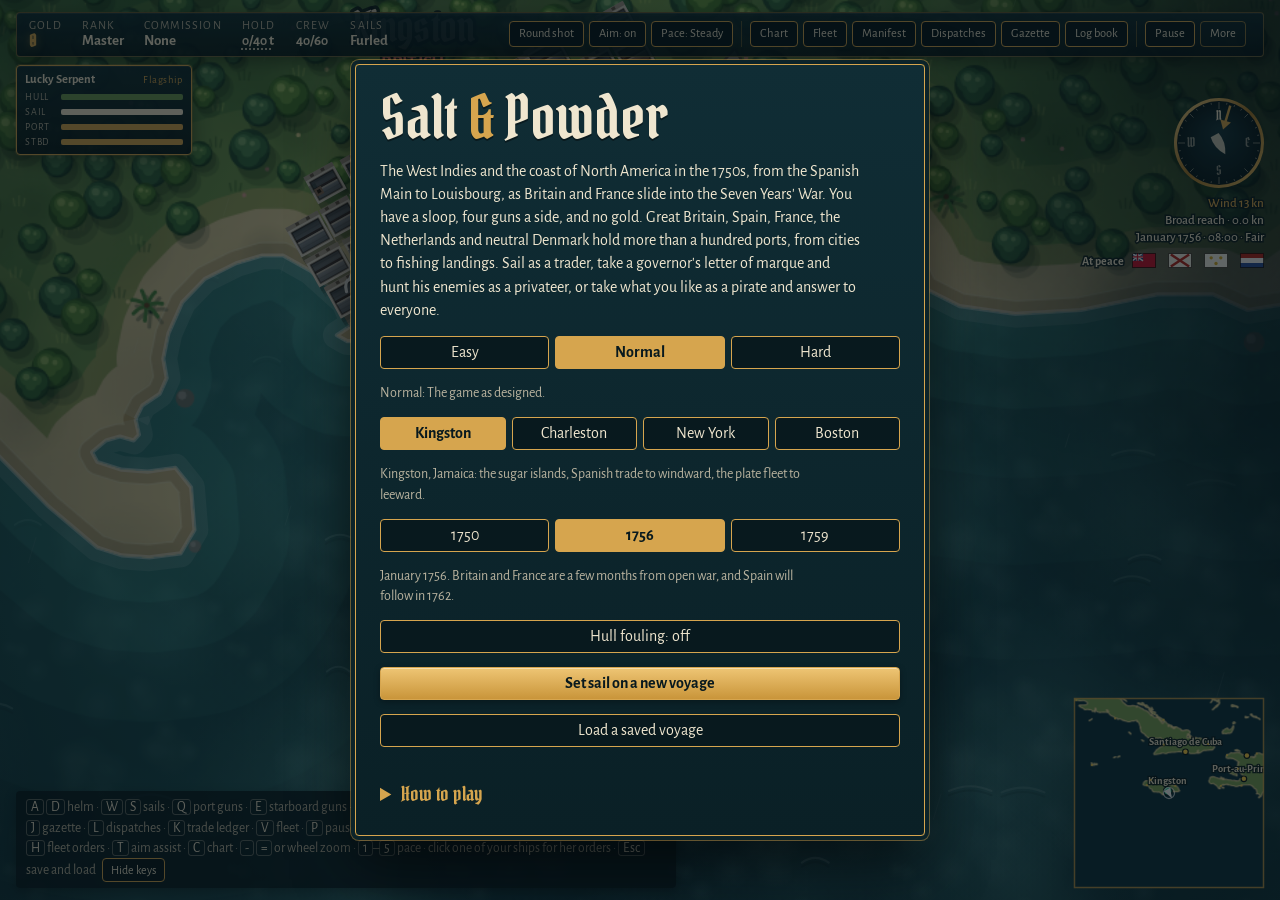
==== commit b1b6f0fe: "Traders, escorts and ships ordered to a port no longer freeze beside a flagship in port A consort on" ====
--- a/index.html
+++ b/index.html
@@ -1055,7 +1055,7 @@
     else if (state === 'play' && s.task && s.task.type === 'port' && Math.hypot(p.x - s.x, p.y - s.y) < 420 && repairCost(s) <= 8){ setTask(s, { type: 'fleet' }); say('The ' + s.name + ' weighs and rejoins the fleet.'); } /* she comes out to meet the flag */
     else if (s.task && s.task.why === 'weather' && !hurr && weather.kind !== 'storm' && repairCost(s) <= 8){ afterRepairs(s, s.prev ? 'station' : 'join'); } return; }
   s.thinkT = (s.thinkT || 0) - dt; if (s.thinkT <= 0){ s.thinkT = 1; think(s); }
-  if (s.task && s.task.type !== 'fleet'){ const want = state === 'play' || !inCompany(s) ? detached(s, dt) : (s.sail = 0, s.h); moveShip(s, clamp(angd(avoid(s, want), s.h)*3, -1, 1), dt); return; }
+  if (s.task && s.task.type !== 'fleet'){ const tt = s.task.type, want = state === 'play' || !inCompany(s) || tt === 'trade' || tt === 'port' || tt === 'escort' ? detached(s, dt) : (s.sail = 0, s.h); /* a ship on an errand of her own does not lie idle because the flagship is in port beside her */ moveShip(s, clamp(angd(avoid(s, want), s.h)*3, -1, 1), dt); return; }
   const i = s.slot || 1, k = Math.ceil(i/2), sd = i % 2 ? 1 : -1;
   s.off = formation === 'column' ? [-105*i, 0] : formation === 'abreast' ? [0, sd*100*k] : [-80*k, sd*90*k];
   if (orders === 'hold') s.off = [s.off[0] - 170, s.off[1]];
@@ -2364,7 +2364,7 @@
   order.forEach((s, i) => { let room = s.t.hold; const m = {}; for (const g of GK){ if (room <= 0) break; const n = Math.min(left[g], room); if (n > 0){ m[g] = n; left[g] -= n; room -= n; } } out.set(s, m); });
   const over = GK.reduce((n, g) => n + left[g], 0); if (over > 0){ const m = out.get(p); GK.forEach(g => { if (left[g] > 0) m[g] = (m[g] || 0) + left[g]; }); } return out; }
 function holdLine(s){ const t = s.task && s.task.type === 'trade' ? s.task : null;
-  if (t) return (t.cargo ? t.cargo.tons + ' tons of ' + GOODS[t.cargo.g][0].toLowerCase() + ', bought for ' + t.cargo.cost + ' gold' : 'In ballast') + ' · ' + Math.round(t.funds) + ' gold of trading stock in hand. Her hold is her own while she trades.';
+  if (t) return (t.cargo ? t.cargo.tons + ' tons of ' + GOODS[t.cargo.g][0].toLowerCase() + ', bought for ' + t.cargo.cost + ' gold' : 'In ballast') + ' · ' + Math.round(t.funds) + ' gold of trading stock in hand. ' + (s.docked ? (t.need ? 'She waits for funds.' : t.cargo ? 'She sails for ' + t.dest.name + ' as soon as she is loaded; she does not wait for a full hold.' : 'She is looking for a cargo that will pay.') : 'Bound for ' + t.dest.name + '.');
   const m = stowage().get(s) || {}, ks = GK.filter(g => m[g] > 0), used = ks.reduce((n, g) => n + m[g], 0);
   return (ks.length ? ks.map(g => GOODS[g][0] + ' ' + m[g] + ' t').join(' · ') : 'Empty') + '. ' + (s === p ? 'The fleet\'s cargo is stowed in the flagship first, then in each consort in turn.' : 'She carries what the ships ahead of her cannot.'); }
 function nowLine(s){ /* what she is about, and where */
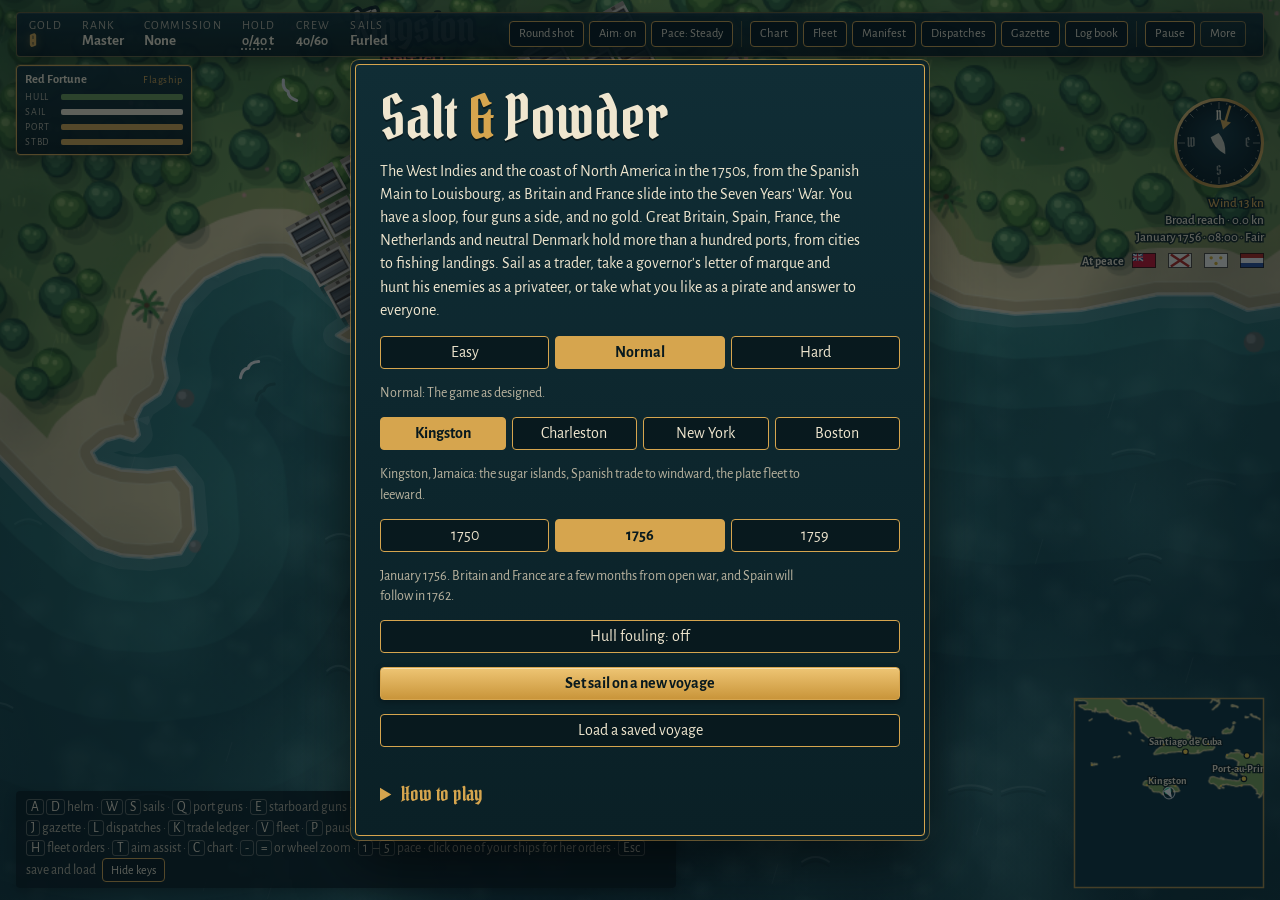
==== commit 4f491266: "Trader card: Sail now, to leave port at once for the next port of call Co-Authored-By: Claude Fable " ====
--- a/index.html
+++ b/index.html
@@ -893,6 +893,12 @@
   /* nothing worth loading here: try the port in her waters with the best prospect, in ballast */
   let go = null; for (const q of t.set){ if (q === port || !admits(q)) continue; const pl = tradePlan(s, q, t); if (pl && (!go || pl.gain > go.gain)) go = { q, gain: pl.gain }; }
   t.idle = (t.idle || 0) + 1; if (go){ t.dest = go.q; s.dwell = 3; } else { s.dwell = 20; if (t.idle === 3) dispatch(s, 'There is no cargo in these waters that would pay its freight. I am lying at ' + port.name + ' until prices move.'); } }
+function tradeSail(s){ /* your order: leave now with whatever is aboard, for the next port of call */
+  const t = s.task, port = s.docked; if (!t || t.type !== 'trade' || !port) return false;
+  if (t.dest === port || !admits(t.dest)){ let go = null, gs = -1e9; for (const q of t.set){ if (q === port || !admits(q)) continue; const pl = t.cargo ? null : tradePlan(s, q, t), sc = t.cargo ? price(q, t.cargo.g) : pl ? pl.gain : -Math.hypot(q.ox - port.ox, q.oy - port.oy)/1e5; if (sc > gs){ gs = sc; go = q; } } if (go) t.dest = go; }
+  if (!t.dest || t.dest === port){ say('The ' + s.name + ' has no other open port to make for.'); return false; }
+  t.need = false; t.idle = 0; s.h = port.out; s.docked = null; s.sail = 1; s.dwell = 0;
+  say('The ' + s.name + ' weighs at once for ' + t.dest.name + (t.cargo ? ' with ' + t.cargo.tons + ' tons of ' + GOODS[t.cargo.g][0].toLowerCase() + '.' : ' in ballast.')); return true; }
 function startTrade(s, set, area){ set = set.filter((q, i) => q && set.indexOf(q) === i); if (set.length < 2){ say('A trader needs at least two open ports to work between.'); return false; }
   const cap = s.doc.cap || 250, put = Math.min(gold, cap); if (put < 40){ say('You have not the gold to give her a trading stock.'); return false; } gold -= put;
   let near = set[0]; for (const q of set) if (Math.hypot(q.ox - s.x, q.oy - s.y) < Math.hypot(near.ox - s.x, near.oy - s.y)) near = q;
@@ -2429,7 +2435,8 @@
         ['as_cruise', 'Cruise', true, () => pickOnChart(s, 'cruise')], ['as_blockade', 'Blockade', true, () => pickOnChart(s, 'blockade')], ['as_patrol', 'Patrol', true, () => pickOnChart(s, 'patrol')]]);
       { const t2 = s.task && s.task.type === 'trade' ? s.task : null, ci = Math.max(0, DOCS.cap.findIndex(o => o[0] === s.doc.cap));
         R('Trade on her own account', t2 ? 'She works ' + (t2.area ? t2.set.length + ' ports in the waters you marked' : t2.set.map(q => q.name).join(' and ')) + ' with ' + Math.round(t2.funds) + ' gold in hand' + (t2.cargo ? ' and ' + t2.cargo.tons + ' tons of ' + GOODS[t2.cargo.g][0].toLowerCase() + ' aboard' : '') + '. ' + (t2.runs || 0) + ' cargoes sold, ' + (t2.made || 0) + ' gold made.' : 'Mark two ports on the chart, or a stretch of water whose ports her captain may choose between. He buys what should sell at a profit where he is bound, carries a cargo on sooner than sell at a loss, and remits what he makes above his stock.', '', [
-          ['as_two', 'Two ports', true, () => pickOnChart(s, 'two')], ['as_area', 'An area', true, () => pickOnChart(s, 'area')]]);
+          ['as_sail', 'Sail now', !!(t2 && s.docked), () => tradeSail(s)], ['as_two', 'Two ports', true, () => pickOnChart(s, 'two')], ['as_area', 'An area', true, () => pickOnChart(s, 'area')]]);
+        if (t2 && s.docked) ledgerText(ul, 'txt', '"Sail now" sends her out of ' + s.docked.name + ' at once with whatever is in her hold, for her next port of call.');
         [['margin', 'Least profit she will load for', 'A higher mark means fewer cargoes and surer ones.'], ['contra', 'Contraband', 'Cloth into Spanish ports, and provisions to the French in wartime.'], ['risk', 'Ports she will use', 'Whether she calls where your standing is poor.']].forEach(v => { const k = v[0], opts = DOCS[k], i = Math.max(0, opts.findIndex(o => o[0] === s.doc[k])); R(v[1], v[2], '', [['so_' + k, opts[i][1], true, () => { s.doc[k] = opts[(i + 1) % opts.length][0]; }]]); });
         { const tr = squad().filter(o => o !== s && o.task && o.task.type === 'trade').slice(0, 4); if (tr.length) R('Escort a trader', 'She keeps station on the trader, goes into port when the trader does, and fights what threatens her.', '', tr.map((o, i) => ['es_' + i, o.name, !(s.task && s.task.type === 'escort' && s.task.ward === o), () => setTask(s, { type: 'escort', ward: o })])); }
         R('Her trading stock', 'The gold she takes from your purse to trade with. It comes back when she is given other orders. If it runs too low to load a cargo, her captain writes to ask for more.', '', [['so_cap', DOCS.cap[ci][1], !t2, () => { s.doc.cap = DOCS.cap[(ci + 1) % DOCS.cap.length][0]; }]]); }
@@ -3811,7 +3818,7 @@
     }, get goodsKeys(){ return GK; },
   press, marketEvent, marketTick, note, bestKnown, freightOffer, freightCheck, get book(){ return book; }, get ledger(){ return ledger; }, get store(){ return store2; }, set mission(v){ mission = v; },
   waitOut, get waiting(){ return waiting; }, stowage, holdLine, nowLine,
-  pickOnChart, pickClick, startTrade, tradePlan, tradeCall, get chartPick(){ return chartPick; }, get chartGeo(){ return chartGeo; },
+  tradeSail, pickOnChart, pickClick, startTrade, tradePlan, tradeCall, get chartPick(){ return chartPick; }, get chartGeo(){ return chartGeo; },
   say, dock, think, assign, fleetSignal, dispatch, admits, repairCost, payRepairs, taskOut, get dispatches(){ return dispatches; }, get dispNew(){ return dispNew; }, MAXSQ, toastTick, get toastQ(){ return toastQ; },
   whereIs, get chartMark(){ return chartMark; }, setPace, get pace(){ return paceIdx; }, PACES, earn, makeShip,
   navyStop, shoreAction, spawnRival, rivalTick, RIVALS, get rivals(){ return rivals;
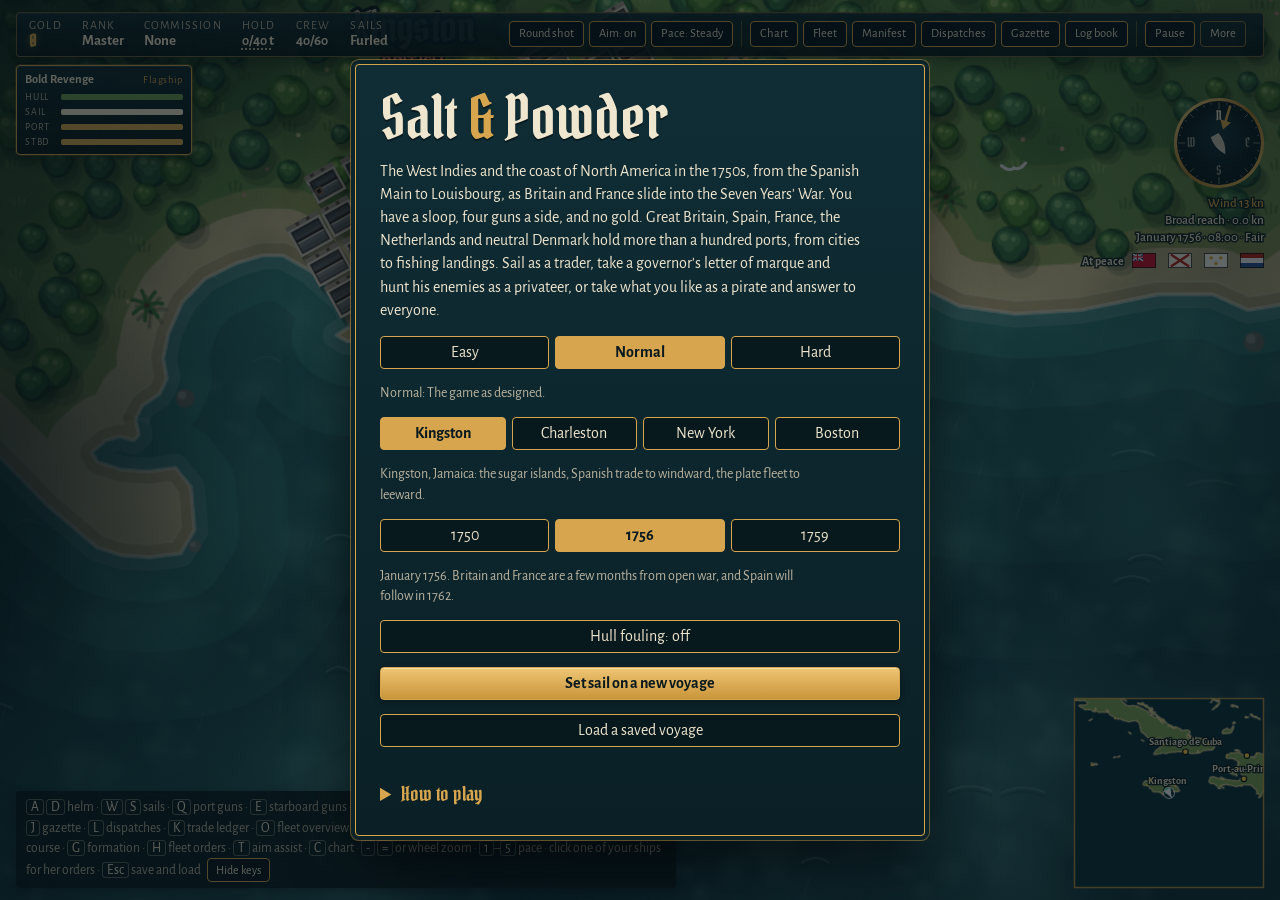
==== commit dd9bd3ef: "wip: fleet overview, divisions, traits, freight slot, economy settings, tutorial" ====
--- a/index.html
+++ b/index.html
@@ -219,6 +219,8 @@
 #fleetCol.many .shipcard{padding:4px 8px;gap:2px}#fleetCol.many .shipcard>*:nth-child(n+3){display:none}
 #shipNow{margin:.5rem 0 .2rem;padding:.35rem .7rem;border-left:3px solid var(--brass);background:rgba(214,165,78,.09);color:var(--bone);font-size:.98rem;line-height:1.35}
 @media (max-width:620px){.ledger li.tight{grid-template-columns:1fr;gap:3px}.ledger li.tight .btns{display:flex;flex-wrap:wrap;gap:5px;align-items:center}.ledger li.tight .btns button{flex:1;white-space:nowrap}.ledger li.tight .amt{flex-basis:100%}}
+#tutor{pointer-events:auto;background:rgba(214,165,78,.14);border:1px solid var(--brass);border-radius:4px;padding:6px 8px;font-size:13.5px;line-height:1.35;color:var(--bone);max-width:260px}#tutSkip{font-size:11.5px;padding:1px 6px;margin-top:4px}
+.paper .dbtns i{font-style:italic}.paper p i{opacity:.85}
 </style>
 
 </head>
@@ -266,6 +268,7 @@
       <span class="meter"><span>Stbd</span><i><b id="bStar"></b></i></span>
     </button>
     <div id="fleetCol"></div>
+    <div id="tutor" hidden><span id="tutText"></span> <button type="button" id="tutSkip">Skip the lesson</button></div>
     <div class="row" id="fleetRow" hidden><button class="mini" id="formBtn" type="button" title="Fleet formation (G)">Line astern</button><button class="mini" id="orderBtn" type="button" title="Fleet orders (H)">Line of battle</button></div>
     <div class="note2 chip" id="chase" hidden></div>
     <div class="note2 chip" id="missionLine" hidden></div>
@@ -280,7 +283,7 @@
     </div>
     <button id="boardBtn" type="button" hidden>Board</button>
     <button id="dock" class="primary" type="button" hidden>Drop anchor</button>
-    <div class="keys" id="keys"><span class="kl"><kbd>A</kbd> <kbd>D</kbd> helm · <kbd>W</kbd> <kbd>S</kbd> sails · <kbd>Q</kbd> port guns · <kbd>E</kbd> starboard guns · <kbd>Space</kbd> both · <kbd>R</kbd> shot · <kbd>B</kbd> board · <kbd>F</kbd> dock · <kbd>I</kbd> manifest · <kbd>J</kbd> gazette · <kbd>L</kbd> dispatches · <kbd>K</kbd> trade ledger · <kbd>V</kbd> fleet · <kbd>P</kbd> pause for orders · <kbd>N</kbd> helmsman on a set course · <kbd>G</kbd> formation · <kbd>H</kbd> fleet orders · <kbd>T</kbd> aim assist · <kbd>C</kbd> chart · <kbd>-</kbd> <kbd>=</kbd> or wheel zoom · <kbd>1</kbd>–<kbd>5</kbd> pace · click one of your ships for her orders · <kbd>Esc</kbd> save and load</span> <button id="keysBtn" type="button" aria-expanded="true">Hide keys</button></div>
+    <div class="keys" id="keys"><span class="kl"><kbd>A</kbd> <kbd>D</kbd> helm · <kbd>W</kbd> <kbd>S</kbd> sails · <kbd>Q</kbd> port guns · <kbd>E</kbd> starboard guns · <kbd>Space</kbd> both · <kbd>R</kbd> shot · <kbd>B</kbd> board · <kbd>F</kbd> dock · <kbd>I</kbd> manifest · <kbd>J</kbd> gazette · <kbd>L</kbd> dispatches · <kbd>K</kbd> trade ledger · <kbd>O</kbd> fleet overview · <kbd>V</kbd> fleet · <kbd>P</kbd> pause for orders · <kbd>N</kbd> helmsman on a set course · <kbd>G</kbd> formation · <kbd>H</kbd> fleet orders · <kbd>T</kbd> aim assist · <kbd>C</kbd> chart · <kbd>-</kbd> <kbd>=</kbd> or wheel zoom · <kbd>1</kbd>–<kbd>5</kbd> pace · click one of your ships for her orders · <kbd>Esc</kbd> save and load</span> <button id="keysBtn" type="button" aria-expanded="true">Hide keys</button></div>
     <div class="touch">
       <div><button type="button" data-hold="left" aria-label="Turn to port">◀</button><button type="button" data-hold="right" aria-label="Turn to starboard">▶</button></div>
       <div class="col"><button type="button" data-tap="sailUp">More sail</button><button type="button" data-tap="sailDown">Less sail</button></div>
@@ -405,6 +408,9 @@
     <ul class="ledger"><li class="sec">Difficulty</li></ul>
     <div class="seg" role="group" aria-label="Difficulty"><button type="button" data-diff="easy">Easy</button><button type="button" data-diff="normal">Normal</button><button type="button" data-diff="hard">Hard</button></div>
     <p class="note diffNote"></p>
+    <ul class="ledger"><li class="sec">The economy</li></ul>
+    <div class="seg" role="group" aria-label="Economy"><button type="button" data-eco="trade">Trade income</button><button type="button" data-eco="prize">Prize money</button><button type="button" data-eco="wage">Wages</button></div>
+    <p class="note">Each can be lean, normal or rich. They apply at once and are remembered on this device.</p>
     <ul class="ledger"><li class="sec">Save code</li></ul>
     <label class="note" for="saveCode">Saves live in this browser only. A save code lets you keep a voyage elsewhere or move it to another device: copy it out, or paste one in and load it.</label>
     <textarea id="saveCode" rows="3" spellcheck="false" autocomplete="off"></textarea>
@@ -798,6 +804,7 @@
   if (officers.surgeon && p.crew < p.t.crew) p.crew = Math.min(p.t.crew, p.crew + 2);
   if (morale < 25 && p.crew > 12){ const n = Math.max(1, Math.round(p.crew*.08)); p.crew -= n; say('The hands are ' + moraleWord() + '. ' + n + ' have run.'); }
   rivalTick(); marketTick();
+  if (contract && calIdx() > contract.until){ say('Too late: the freight for ' + contract.port.name + ' was wanted last month. The contract is void.'); repute(contract.nk, -2); contract = null; }
   if (mission && mission.until && calIdx() > mission.until){ say('Too late: the commission "' + mission.title + '" has lapsed.');
     if (mission.ships) mission.ships.forEach(t => { t.transport = false; }); mission = null; }
   if (!fleet && calIdx() >= 48) spawnFleet(false);
@@ -827,12 +834,14 @@
   /* rebuilt once a tick, or when the list of ships changes */
 const holdCap = () => p.t.hold + ships.reduce((n, o) => n + (o.role === 'fleet' && o.sinking == null ? o.t.hold : 0), 0);
 const stars = c => '★'.repeat(Math.round((c.gun + c.sea)/2)) + '☆'.repeat(5 - Math.round((c.gun + c.sea)/2));
-const capLine = c => 'Capt. ' + c.name + ' ' + stars(c) + ' (gunnery ' + c.gun + ', seamanship ' + c.sea + ')';
+const capLine = c => 'Capt. ' + c.name + ' ' + stars(c) + ' (gunnery ' + c.gun + ', seamanship ' + c.sea + (c.trait && TRAITS[c.trait] ? '; ' + TRAITS[c.trait][0] + ': ' + TRAITS[c.trait][1] : '') + ')';
 const capCost = c => 120*(c.gun + c.sea) - 60;
 function newCaptain(lo, hi){ const r = () => clamp(lo + (rnd()*(hi - lo + 1)|0), 1, 5);
-  return { name: FIRST[rnd()*FIRST.length|0] + ' ' + LAST[rnd()*LAST.length|0], gun: r(), sea: r() }; }
+  return { name: FIRST[rnd()*FIRST.length|0] + ' ' + LAST[rnd()*LAST.length|0], gun: r(), sea: r(), trait: rnd() < .6 ? Object.keys(TRAITS)[rnd()*4|0] : null }; }
+const TRAITS = { cautious:['cautious', 'breaks off sooner and keeps clear of trouble'], bold:['bold', 'stands against stronger ships and serves his guns faster'], trader:['a born trader', 'gets a better price for every cargo'], seaman:['a prime seaman', 'reads the weather like the best of them'] };
+const trait = (s, k) => !!(s && s.cap && s.cap.trait === k);
 const mate = () => ({ name: 'your first mate', gun: 1, sea: 1, mate: true });
-const cleanCap = c => c && c.name ? { name: String(c.name).slice(0, 40), gun: clamp(c.gun|0, 1, 5), sea: clamp(c.sea|0, 1, 5), mate: !!c.mate, xp: +c.xp || 0, sx: +c.sx || 0 } : mate();
+const cleanCap = c => c && c.name ? { name: String(c.name).slice(0, 40), gun: clamp(c.gun|0, 1, 5), sea: clamp(c.sea|0, 1, 5), mate: !!c.mate, xp: +c.xp || 0, sx: +c.sx || 0, trait: TRAITS[c.trait] ? c.trait : null } : mate();
 const cap1 = t => t.charAt(0).toUpperCase() + t.slice(1);
 const cleanUp = u => { u = u || {}; return { guns: clamp(u.guns|0, 0, 6), hull: clamp(u.hull|0, 0, 5), sail: clamp(u.sail|0, 0, 5), drill: clamp(u.drill|0, 0, 5) }; };
 function fitConsort(s){ const f = s.hull/s.maxHull; s.guns = s.t.guns + s.up.guns;
@@ -844,8 +853,8 @@
 function addFleet(d, x, y, h){ // d: { cls, hf, sails, crew, cap, up }
   const s = makeShip(CLASSES[d.cls] ? d.cls : 'sloop', 'player', 'fleet', x, y, h); s.cap = cleanCap(d.cap); s.up = cleanUp(d.up); s.name = cleanName(d.name); fitConsort(s);
   s.hull = s.maxHull*clamp(+d.hf || 1, .05, 1); s.sails = clamp(d.sails == null ? 100 : +d.sails, 0, 100); s.crew = clamp(d.crew|0 || 10, 1, s.t.crew); s.sail = 1;
-  s.id = ++shipSeq; s.doc = cleanDoc(d.doc); ships.push(s); dirty(); return s; }
-const fleetData = s => ({ x: Math.round(s.x), y: Math.round(s.y), task: taskOut(s), doc: s.doc, docked: s.docked ? s.docked.name : null, cls: s.cls, hf: +(s.hull/s.maxHull).toFixed(3), sails: Math.round(s.sails), crew: s.crew, cap: s.cap, up: s.up, name: s.name });
+  s.id = ++shipSeq; s.doc = cleanDoc(d.doc); s.div = clamp(d.div|0, 0, 3); ships.push(s); dirty(); return s; }
+const fleetData = s => ({ x: Math.round(s.x), y: Math.round(s.y), task: taskOut(s), doc: s.doc, div: s.div|0, docked: s.docked ? s.docked.name : null, cls: s.cls, hf: +(s.hull/s.maxHull).toFixed(3), sails: Math.round(s.sails), crew: s.crew, cap: s.cap, up: s.up, name: s.name });
 const threat = o => o.owner !== 'player' && o.sinking == null && !o.released && !o.surrendered && (o === tracked || o === fleetTarget || o.hitByPlayer || o.announced);
 function trimHold(){ let over = holdUsed() - holdCap(); for (const g of GK){ if (over <= 0) break; const d = Math.min(hold[g], over); hold[g] -= d; over -= d; } }
 function setForm(k){ formation = FORMS[k] ? k : 'column'; $('formBtn').textContent = FORMS[formation]; }
@@ -854,8 +863,8 @@
 function dispatch(s, text, askFor){ dispatches.unshift({ d: dateStr(), who: s ? (s.cap.mate ? 'The mate of the ' : 'Capt. ' + s.cap.name + ', ') + s.name : 'Fleet', t: text, id: s ? s.id : 0, ask: askFor || null }); if (dispatches.length > 40) dispatches.length = 40; dispNew++; dispBadge();
   if (state === 'play' || state === 'port') say('Dispatch from the ' + (s ? s.name : 'fleet') + ': ' + text); }
 function dispBadge(){ for (const id of ['dispBtn', 'portDisp']){ const b = $(id); if (b) b.textContent = 'Dispatches' + (dispNew ? ' · ' + dispNew : ''); } }
-const DOC0 = { wx:'port', dmg:.33, foe:'equal', allow:150, after:'station', cap:250, margin:.12, contra:'avoid', risk:'any' };
-const DOCS = { wx:[['port', 'Run for port'], ['ride', 'Ride it out']], dmg:[[.5, 'Retire at half hull'], [.33, 'Retire at a third'], [0, 'Never retire']], foe:[['avoid', 'Avoid anything stronger'], ['equal', 'Fight her equals'], ['any', 'Fight anything']], allow:[[0, 'Ask every time'], [150, 'Up to 150 gold'], [400, 'Up to 400 gold'], [1e6, 'Whatever it costs']], after:[['station', 'Return to her station'], ['join', 'Rejoin the flagship'], ['stay', 'Wait in port']], cap:[[100, '100 gold'], [250, '250 gold'], [500, '500 gold'], [1000, '1000 gold']], margin:[[.08, 'Eight per cent'], [.12, 'Twelve per cent'], [.2, 'Twenty per cent']], contra:[['avoid', 'No contraband'], ['allow', 'Smuggle if it pays']], risk:[['any', 'Any open port'], ['safe', 'Only where you stand well']] };
+const DOC0 = { wx:'port', dmg:.33, foe:'equal', allow:150, after:'station', cap:250, margin:.12, contra:'avoid', risk:'any', ware:'off', insure:'off' };
+const DOCS = { wx:[['port', 'Run for port'], ['ride', 'Ride it out']], dmg:[[.5, 'Retire at half hull'], [.33, 'Retire at a third'], [0, 'Never retire']], foe:[['avoid', 'Avoid anything stronger'], ['equal', 'Fight her equals'], ['any', 'Fight anything']], allow:[[0, 'Ask every time'], [150, 'Up to 150 gold'], [400, 'Up to 400 gold'], [1e6, 'Whatever it costs']], after:[['station', 'Return to her station'], ['join', 'Rejoin the flagship'], ['stay', 'Wait in port']], cap:[[100, '100 gold'], [250, '250 gold'], [500, '500 gold'], [1000, '1000 gold']], margin:[[.08, 'Eight per cent'], [.12, 'Twelve per cent'], [.2, 'Twenty per cent']], contra:[['avoid', 'No contraband'], ['allow', 'Smuggle if it pays']], risk:[['any', 'Any open port'], ['safe', 'Only where you stand well']], ware:[['off', 'Leave the warehouse alone'], ['on', 'Carry your stored goods to market']], insure:[['off', 'Uninsured'], ['on', 'Insure each cargo at 5 per cent']] };
 const docWord = (k, v) => (DOCS[k].find(o => o[0] === v) || DOCS[k][0])[1];
 const cleanDoc = d => { const o = Object.assign({}, DOC0); if (d) for (const k in DOCS) if (DOCS[k].some(v => v[0] === d[k])) o[k] = d[k]; return o; };
 const admits = q => (!hostile(q.nk) || q.spec.free || q.spec.land) && !iced(q);
@@ -865,6 +874,7 @@
 function payRepairs(s, how){ const c = Math.min(gold, repairCost(s)); gold -= c; mend(s, c); afterRepairs(s, how); return c; }
 function dock(s, port){ /* a consort goes in: safe from weather and the enemy until she sails again */
   s.docked = port; s.x = port.ox; s.y = port.oy; s.speed = 0; s.sail = 0; s.sailCap = null; s.evade = null; const t = s.task, cost = repairCost(s), why = t && t.why;
+  if (t && t.mail && mission && mission.type === 'deliver' && mission.port === port){ dispatch(s, 'The governor\'s dispatches are delivered at ' + port.name + '. ' + docWord('after', 'join') + '.'); complete(); setTask(s, { type: 'fleet' }); return; }
   if (t && t.type === 'trade'){ tradeCall(s, port); if (cost > 8 && cost <= s.doc.allow && gold >= cost){ gold -= cost; mend(s, cost); } return; }
   if (cost > 8){ if (cost <= s.doc.allow && gold >= cost){ gold -= cost; mend(s, cost); dispatch(s, 'In at ' + port.name + (why === 'weather' ? ' out of the weather' : '') + '. Repairs made good for ' + cost + ' gold, within my allowance. ' + docWord('after', s.doc.after) + '.'); if (why !== 'weather') afterRepairs(s); }
     else dispatch(s, 'In at ' + port.name + ' with hull at ' + Math.round(s.hull/s.maxHull*100) + ' per cent and sails at ' + Math.round(s.sails) + '. The yard asks ' + cost + ' gold to make her good. I await your orders.', 'repair'); }
@@ -878,10 +888,10 @@
   let best = null; const ports2 = t.set.filter(q => q !== from && admits(q) && !(s.doc.risk === 'safe' && standing[q.nk] < -8));
   for (const q of ports2){ const when = clock + etaTo(s, from, q); for (const g of GK){ if (from.spec.land && from.spec.mk.indexOf(g) < 0) continue; if (q.spec.land && q.spec.dm.indexOf(g) < 0 && q.spec.mk.indexOf(g) < 0) continue;
     if (s.doc.contra === 'avoid' && (g === 'cloth' && q.home === 'es' && q.nk === 'es' || (g === 'flour' || g === 'fish') && q.nk === 'fr' && atWar('en', 'fr'))) continue;
-    const buy = price(from, g), sell = Math.min(price(q, g, when), price(q, g))*.9, m = sell - buy; if (m < buy*(s.doc.margin || .12)) continue; const tons = Math.min(s.t.hold, Math.floor(t.funds/buy)); if (tons < 1) continue; const gain = m*tons/(60 + etaTo(s, from, q));
+    const buy = price(from, g), sell = Math.min(price(q, g, when), price(q, g))*.9, m = sell - buy; if (m < buy*(s.doc.margin || .12)) continue; const tons = Math.min(s.t.hold, Math.floor((t.funds - t.cap*.06)/(buy*(s.doc.insure === 'on' ? 1.05 : 1)))); if (tons < 1) continue; /* she keeps a little back for port dues */ const gain = m*tons/(60 + etaTo(s, from, q));
     if (!best || gain > best.gain) best = { g, q, tons, buy, gain }; } } return best; }
 function tradeCall(s, port){ const t = s.task; t.need = false; note(port); /* sell if it pays, or carry it on; then buy the best cargo going, or go where one is */
-  if (t.cargo){ const c = t.cargo, here = Math.round(price(port, c.g)*.9*c.tons); let alt = null;
+  if (t.cargo){ const c = t.cargo, here = Math.round(price(port, c.g)*.9*c.tons*(trait(s, 'trader') ? 1.06 : 1)*eco.trade); let alt = null;
     if (here < c.cost && (t.div || 0) < 2) for (const q of t.set){ if (q === port || !admits(q)) continue; const r = Math.min(price(q, c.g, clock + etaTo(s, port, q)), price(q, c.g))*.9*c.tons; if (r > c.cost*1.04 && (!alt || r > alt.r)) alt = { q, r }; }
     if (alt){ t.div = (t.div || 0) + 1; t.dest = alt.q; s.dwell = 5; dispatch(s, GOODS[c.g][0] + ' is cheap at ' + port.name + ' today. I am carrying my cargo on to ' + alt.q.name + ' sooner than sell at a loss.'); return; }
     const profit = here - c.cost; press(port, c.g, -c.tons); logSale(s, c.g, c.tons, port, profit); t.funds += here; t.cargo = null; t.div = 0; t.runs = (t.runs || 0) + 1; t.made = (t.made || 0) + profit; let tail = '';
@@ -889,7 +899,9 @@
     dispatch(s, 'Sold ' + c.tons + ' tons of ' + GOODS[c.g][0].toLowerCase() + ' at ' + port.name + ': ' + (profit >= 0 ? profit + ' gold clear.' : 'a loss of ' + -profit + ' gold, the market having turned.') + tail); }
   if (t.funds < Math.max(40, t.cap*.25)){ t.need = true; s.dwell = 1e9; dispatch(s, 'My trading money is down to ' + Math.round(t.funds) + ' gold, too little to load a cargo worth carrying. I ask ' + (t.cap - Math.round(t.funds)) + ' gold to make it up to ' + t.cap + ', and lie at ' + port.name + ' until I hear.', 'funds'); return; }
   const plan = tradePlan(s, port, t);
-  if (plan){ t.cargo = { g: plan.g, tons: plan.tons, cost: plan.tons*plan.buy }; t.funds -= t.cargo.cost; t.dest = plan.q; t.idle = 0; press(port, plan.g, plan.tons); s.dwell = port.spec.land ? 12 : [8, 8, 6, 4][port.spec.sz] || 6; return; } /* a city's wharves turn a ship round faster than a landing's beach */
+  if (s.doc.ware === 'on' && port.name === homeName && !t.cargo){ let bg = null, bv = 0, bq = null; for (const g of GK){ if (!(store2[g] > 0)) continue; for (const q of t.set){ if (q === port || !admits(q)) continue; const v = price(q, g); if (v > bv){ bv = v; bg = g; bq = q; } } } /* she takes your stored goods to their best market */
+    if (bg){ const tons = Math.min(s.t.hold, store2[bg]); store2[bg] -= tons; t.cargo = { g: bg, tons, cost: 0, ware: true }; t.dest = bq; t.idle = 0; s.dwell = 6; dispatch(s, 'I have loaded ' + tons + ' tons of ' + GOODS[bg][0].toLowerCase() + ' from your warehouse for ' + bq.name + '.'); return; } }
+  if (plan){ t.cargo = { g: plan.g, tons: plan.tons, cost: plan.tons*plan.buy, ins: s.doc.insure === 'on' }; t.funds -= t.cargo.cost + (t.cargo.ins ? Math.round(t.cargo.cost*.05) : 0); t.dest = plan.q; t.idle = 0; press(port, plan.g, plan.tons); s.dwell = port.spec.land ? 12 : [8, 8, 6, 4][port.spec.sz] || 6; return; } /* a city's wharves turn a ship round faster than a landing's beach */
   /* nothing worth loading here: try the port in her waters with the best prospect, in ballast */
   let go = null; for (const q of t.set){ if (q === port || !admits(q)) continue; const pl = tradePlan(s, q, t); if (pl && (!go || pl.gain > go.gain)) go = { q, gain: pl.gain }; }
   t.idle = (t.idle || 0) + 1; if (go){ t.dest = go.q; s.dwell = 3; } else { s.dwell = 20; if (t.idle === 3) dispatch(s, 'There is no cargo in these waters that would pay its freight. I am lying at ' + port.name + ' until prices move.'); } }
@@ -904,8 +916,8 @@
   let near = set[0]; for (const q of set) if (Math.hypot(q.ox - s.x, q.oy - s.y) < Math.hypot(near.ox - s.x, near.oy - s.y)) near = q;
   setTask(s, { type: 'trade', set, dest: near, cargo: null, funds: put, cap, area: area || null, runs: 0, made: 0 }); say('The ' + s.name + ' takes ' + put + ' gold as her trading stock and makes for ' + near.name + '.'); return true; }
 /* choosing on the chart: a port, two ports, or a stretch of water */
-let chartPick = null, chartPtr = [0, 0];
-function pickOnChart(s, kind){ closeMenu(); setChart(true, s); chartV.z = kind === 'area' ? 1.8 : 2.4; chartPick = { s, kind, step: 0, a: null }; }
+let chartPick = null, chartPtr = [0, 0]; const DIVS = ['No division', 'Red division', 'White division', 'Blue division'];
+function pickOnChart(s, kind, group){ closeMenu(); setChart(true, s); chartV.z = kind === 'area' ? 1.8 : 2.4; chartPick = { s, kind, step: 0, a: null, group: group || null }; }
 function pickHint(){ const k = chartPick.kind, n = chartPick.s.name; return k === 'port' ? 'Click the port the ' + n + ' is to make for.' : k === 'cruise' ? 'Click the port the ' + n + ' is to cruise off.' : k === 'blockade' ? 'Click the port the ' + n + ' is to blockade.' : k === 'patrol' ? 'Click the port the ' + n + ' is to patrol to.'
   : k === 'two' ? (chartPick.step ? 'Now click the second port, to trade with ' + chartPick.a.name + '.' : 'Click the first of the two ports the ' + n + ' is to trade between.') : chartPick.step ? 'Now click again to set how wide her trading waters are.' : 'Click the middle of the waters the ' + n + ' is to trade in.'; }
 function pickClick(hit, wx, wy){ const c = chartPick, s = c.s; let done = false;
@@ -913,17 +925,18 @@
     if (set.length < 2){ say('Fewer than two open ports lie in those waters. Click farther out for a wider stretch.'); return; } done = startTrade(s, set, { x: Math.round(c.a[0]), y: Math.round(c.a[1]), r: Math.round(r) }); }
   else if (!hit){ say('Click on a port.'); return; }
   else if (c.kind === 'two'){ if (!c.step){ c.a = hit; c.step = 1; return; } if (hit === c.a){ say('Choose a different port for the other end.'); return; } if (!admits(hit) || !admits(c.a)){ say('Both ports must be open to you.'); return; } done = startTrade(s, [c.a, hit], null); }
+  else if (c.group){ c.group.forEach(o => { if (squad().indexOf(o) < 0) return; if (c.kind === 'port') setTask(o, { type: 'port', port: hit }); else assign(o, c.kind, hit); }); say(c.group.length + ' ships ordered: ' + c.kind + ', ' + hit.name + '.'); chartPick = null; setChart(false); openPaper('overview'); return; }
   else if (c.kind === 'port'){ setTask(s, { type: 'port', port: hit }); say('The ' + s.name + ' is ordered to ' + hit.name + '.'); done = true; }
   else { assign(s, c.kind, hit); done = true; }
   if (done){ chartPick = null; setChart(false); openFleet('S' + Math.max(0, squad().indexOf(s))); } }
 function think(s){ /* once a second each captain looks at the sky, at his ship and at the enemy, and acts on his standing orders */
-  const D2 = s.doc, sea = s.cap.sea, frac = s.hull/s.maxHull, flee = s.task && s.task.type === 'port' && s.task.flee;
+  const D2 = s.doc, sea = trait(s, 'seaman') ? 5 : s.cap.sea, frac = s.hull/s.maxHull + (trait(s, 'cautious') ? -.12 : 0), flee = s.task && s.task.type === 'port' && s.task.flee;
   const blow = hurr ? hurr.stage === 1 || sea >= 3 : weather.kind === 'storm' && weather.k > (sea >= 3 ? .25 : .65);
   s.sailCap = blow ? (hurr && hurr.stage === 1 && !flee ? 0 : .5) : null;
   if (state !== 'play' && inCompany(s)) return;
   if (hurr && blow && D2.wx === 'port' && !flee){ const q = openPortNear(s, 1300 + sea*500); if (q){ runFor(s, q, 'weather'); return; } }
   if (D2.dmg > 0 && (frac < D2.dmg || s.sails < 22) && !flee){ const q = openPortNear(s, 1e9); if (q){ runFor(s, q, 'damage'); return; } }
-  s.evade = null; if (D2.foe !== 'any' && s.task && s.task.type !== 'fleet' && Math.hypot(p.x - s.x, p.y - s.y) > 1000){ const mine = s.hull*(s.guns + 1)*(D2.foe === 'equal' ? 1.6 : 1); let bd = 800;
+  s.evade = null; if (D2.foe !== 'any' && s.task && s.task.type !== 'fleet' && Math.hypot(p.x - s.x, p.y - s.y) > 1000){ const mine = s.hull*(s.guns + 1)*(D2.foe === 'equal' ? 1.6 : 1)*(trait(s, 'bold') ? 1.5 : trait(s, 'cautious') ? .8 : 1); let bd = 800;
     for (const o of ships){ if (o.owner === 'player' || o.sinking != null || o.surrendered || o.released || !warship(o) || !(o.owner === 'pirate' || hostile(o.nation) || o.provoked)) continue; const d = Math.hypot(o.x - s.x, o.y - s.y); if (d < bd && o.hull*(o.guns + 1) > mine){ bd = d; s.evade = o; } } } }
 function taskOut(s){ const t = s.task; if (!t || t.type === 'fleet') return null; return { type: t.type === 'chase' ? 'raid' : t.type, port: t.port ? t.port.name : null, label: t.label, until: t.until, idx: t.idx, ends: t.ends ? t.ends.map(q => q.name) : null, set: t.set ? t.set.map(q => q.name) : null, dest: t.dest ? t.dest.name : null, funds: t.funds, cap: t.cap, area: t.area || null, runs: t.runs, made: t.made, ward: t.ward ? t.ward.name || t.ward : null, at: t.at ? [Math.round(t.at[0]), Math.round(t.at[1])] : null, cargo: t.cargo || null }; }
 function taskFrom(d, s){ const P = n => ports.find(q => q.name === n), ends = Array.isArray(d.ends) ? d.ends.map(P) : null, okEnds = ends && ends.length === 2 && ends[0] && ends[1];
@@ -1093,7 +1106,9 @@
 function laneBears(s, side){ for (const o of ships){ if (!threat(o)) continue; const dx = o.x-s.x, dy = o.y-s.y; if (Math.hypot(dx, dy) > RANGE) continue;
   const rel = angd(Math.atan2(dy, dx), s.h); if ((rel > 0 ? 1 : -1) === side && Math.abs(Math.abs(rel) - Math.PI/2) < .3) return true; } return false; }
 /* what your buying and selling does to a market, what events do to it, what you know of prices elsewhere, and what your traders have made */
-let book = {}, ledger = [], store2 = {}, priceShow = null;
+let book = {}, ledger = [], store2 = {}, priceShow = null, contract = null, ghosts2 = [];
+const ECO = { trade:'Trade income', prize:'Prize money', wage:'Wages' }, ECOV = [[.7, 'Lean'], [1, 'Normal'], [1.4, 'Rich']]; let eco = { trade:1, prize:1, wage:1 };
+function setEco(k, v){ if (ECO[k] && ECOV.some(o => o[0] === v)) eco[k] = v; store('eco', JSON.stringify(eco)); document.querySelectorAll('[data-eco]').forEach(b => { const kk = b.dataset.eco; b.textContent = ECO[kk] + ': ' + (ECOV.find(o => o[0] === eco[kk]) || ECOV[1])[1].toLowerCase(); }); }
 const mkt = (q, g) => { let m = 1 + (q.pr && q.pr[g] || 0); if (q.ev) for (const e of q.ev) if (e.g === g && e.until >= calIdx()) m *= e.mul; return m; };
 function press(q, g, tons){ q.pr = q.pr || {}; q.pr[g] = clamp((q.pr[g] || 0) + tons/(260*((q.spec.land ? 0 : q.spec.sz) + 1)), -.4, .4); } /* tons bought raise the price, tons sold lower it; a great port shrugs off what would swamp a landing */
 function marketEvent(q, g, mul, months, text){ q.ev = (q.ev || []).filter(e => e.until >= calIdx() && e.g !== g); q.ev.push({ g, mul, until: calIdx() + months }); if (text) news(text); }
@@ -1133,6 +1148,15 @@
   if (mode === 'court'){ el('div', 'mast', 'Court of Vice-Admiralty'); el('div', 'dateline', 'Sitting at ' + data.port + ' · ' + dateStr());
     el('p', 'lead', 'Be it known that the following vessels, taken at sea under a lawful commission, are this day condemned as good and lawful prize, and the proceeds ordered paid to their captor.');
     data.list.forEach(v => row(v.n, v.v + ' gold')); row('Paid over this day', data.total + ' gold', 'total'); el('p', 'sig', 'By order of the Judge, and God save the King.'); }
+  else if (mode === 'overview'){ el('div', 'mast', 'The Fleet'); const sq = squad(); el('div', 'dateline', dateStr() + ' · ' + sq.length + ' of ' + MAXSQ + ' consorts · wages ' + wageBill() + ' gold a month');
+    const act = (r, id, label, on, fn) => { const b2 = document.createElement('button'); b2.type = 'button'; b2.id = id; b2.textContent = label; b2.disabled = !on; b2.addEventListener('click', () => { fn(); if (!chartOpen && $('fleetSheet').hidden) openPaper('overview'); }); r.appendChild(b2); };
+    [p].concat(sq).forEach((s, i) => { const e = el('p', s === p ? 'you' : ''), bb = document.createElement('b'); bb.textContent = s.name + (s === p ? ', flagship' : s.div ? ' · ' + DIVS[s.div].replace(' division', '') : '') + ': '; e.appendChild(bb);
+      e.appendChild(document.createTextNode(nowLine(s) + ' Hull ' + Math.round(s.hull/s.maxHull*100) + ' per cent. ' + (s === p ? holdUsed() + ' tons in the fleet\'s holds.' : s.task && s.task.type === 'trade' ? holdLine(s).split(' · ')[0] + '.' : ''))); const last = s !== p && dispatches.find(v => v.id === s.id); if (last){ const sm = document.createElement('i'); sm.textContent = ' Last word, ' + last.d + ': ' + last.t.slice(0, 90) + (last.t.length > 90 ? '…' : ''); e.appendChild(sm); }
+      const r = el('div', 'dbtns'); act(r, 'ov_card' + i, 'Her card', true, () => { closeMenu(); openFleet(s === p ? 'F' : 'S' + (i - 1)); }); act(r, 'ov_chart' + i, 'On the chart', true, () => { closeMenu(); setChart(true, s); });
+      if (s !== p){ act(r, 'ov_recall' + i, 'Recall', !!(s.task && s.task.type !== 'fleet'), () => setTask(s, { type: 'fleet' })); if (s.task && s.task.type === 'trade') act(r, 'ov_sail' + i, 'Sail now', !!s.docked, () => tradeSail(s)); if (s.docked && repairCost(s) > 8) act(r, 'ov_fix' + i, 'Repair: ' + repairCost(s) + ' gold', gold > 0, () => payRepairs(s, 'stay')); } });
+    [1, 2, 3].forEach(d => { const g2 = sq.filter(o => o.div === d); if (!g2.length) return; el('p', 'lead', DIVS[d] + ': ' + g2.map(o => o.name).join(', ')); const r = el('div', 'dbtns');
+      act(r, 'dv_recall' + d, 'All rejoin', true, () => g2.forEach(o => setTask(o, { type: 'fleet' }))); act(r, 'dv_port' + d, 'To a port…', true, () => pickOnChart(g2[0], 'port', g2)); act(r, 'dv_cruise' + d, 'Cruise…', true, () => pickOnChart(g2[0], 'cruise', g2)); act(r, 'dv_block' + d, 'Blockade…', true, () => pickOnChart(g2[0], 'blockade', g2)); });
+    if (!sq.some(o => o.div)) el('p', '', 'Put ships into the Red, White or Blue division from their cards to order several at once from here.'); }
   else if (mode === 'ledger'){ el('div', 'mast', 'Trade Ledger'); el('div', 'dateline', dateStr() + ' · what your traders have made, and what is known of prices');
     const tr = squad().filter(o => o.task && o.task.type === 'trade'); if (!tr.length && !ledger.length) el('p', 'lead', 'No ship of yours is trading. Put one to it from her card in the fleet screen.');
     tr.forEach(o => row(o.name + ' · ' + taskWord(o), (o.task.runs || 0) + ' cargoes · ' + (o.task.made || 0) + ' gold'));
@@ -1201,7 +1225,7 @@
 let course = null, autoHelm = false, routeLine = null, routeT = 0, fleetTarget = null, paused = false, lastDay = 0, camNow = { x: 0, y: 0 };
 function setCourse(q){ course = q || null; autoHelm = !!q; routeLine = null; routeT = 0; p.path = null; p.losT = 0;
   if (q){ if (p.sail === 0 && state === 'play') p.sail = 1; say('Course set for ' + q.name + '. The helmsman has her; touch the helm to take over.'); } else say('Course cleared.'); }
-const wageBill = () => Math.ceil((inService() && navy.rank >= 4 ? .15 : .3)*(Math.ceil((p.crew + squad().reduce((n, o) => n + o.crew, 0))/8) + squad().reduce((n, o) => n + (o.cap.mate ? 0 : 6*Math.round((o.cap.gun + o.cap.sea)/2)), 0) + spares.length*6));
+const wageBill = () => Math.ceil(eco.wage*(inService() && navy.rank >= 4 ? .15 : .3)*(Math.ceil((p.crew + squad().reduce((n, o) => n + o.crew, 0))/8) + squad().reduce((n, o) => n + (o.cap.mate ? 0 : 6*Math.round((o.cap.gun + o.cap.sea)/2)), 0) + spares.length*6));
 function payWages(day){ if (day < 1) return; const w = wageBill(); // the first days are sailed on the promise of shares
   if (gold >= w){ gold -= w; floaters.push({ x: p.x, y: p.y - 30, txt: '−' + w + ' wages', life: 2 }); cheer(1); }
   else { gold = 0; const lost = Math.max(1, Math.round(p.crew*.1)); p.crew = Math.max(5, p.crew - lost);
@@ -1242,7 +1266,7 @@
 function refit(){ const t = p.t, f = p.hull/p.maxHull; p.guns = t.guns + up.guns; p.maxHull = t.hull + 30*up.hull; p.hull = p.maxHull*f;
   p.speedMul = 1 + .07*up.sail; p.reload = 3.6*Math.pow(.9, up.drill); }
 
-function newGame(saved){ voyage++; dirty(); wrecks.length = 0; if (paceOut != null){ setPace(paceOut, true); paceOut = null; }
+function newGame(saved){ voyage++; dirty(); wrecks.length = 0; tutI = !saved && recall('tut') !== '0' && location.hash !== '#test' ? 0 : -1; if ($('tutor')) $('tutor').hidden = true; if (paceOut != null){ setPace(paceOut, true); paceOut = null; }
   ships = []; balls = []; pending = []; crates = []; parts = []; floaters = []; smokes.length = 0; orderSel = null; picking = false;
   if (saved && DIFFS[saved.diff]) diff = saved.diff;
   gold = D().purse; plunder = 0; shot = 'round'; up = { guns:0, hull:0, sail:0, drill:0 }; hunterT = 30*D().hunt; curPort = null;
@@ -1256,7 +1280,7 @@
     navy = { k: null, pts: 0, rank: 0 }; captives = { en:0, es:0, fr:0, nl:0, dk:0 };
     stats = { taken:0, sunk:0, lawful:0, unlawful:0 }; customsT = 0; clock = 0; melee = null; prizeShip = null;
   weather = { kind:'clear', k:0, left: rand(90, 180), next:null };
-  ports.forEach(q => { q.nk = q.home; q.nation = NAT[q.home]; q.raided = null; q.pr = null; q.ev = null; q.freight = undefined; }); book = {}; ledger = []; store2 = {};
+  ports.forEach(q => { q.nk = q.home; q.nation = NAT[q.home]; q.raided = null; q.pr = null; q.ev = null; q.freight = undefined; }); book = {}; ledger = []; store2 = {}; contract = null; ghosts2 = [];
   if (saved && saved.p){
     const REN = { 'Port Royal':'Kingston', 'Tortuga':'Cap-Français', 'Petit-Goâve':'Port-au-Prince' }, fix = d => { if (d && d.cls === 'galleon') d.cls = 'fifty';
       }; fix(saved); (saved.squad || []).forEach(fix); (saved.laidUp || []).forEach(fix);
@@ -1267,6 +1291,7 @@
       if (saved.captives) NKEYS.forEach(k => { captives[k] = clamp(saved.captives[k]|0, 0, 9); }); if (saved.stats) for (const k in stats) stats[k] = clamp(saved.stats[k]|0, 0, 99999);
       if (saved.book && typeof saved.book === 'object') for (const n in saved.book){ if (!ports.some(q => q.name === n)) continue; book[n] = {}; for (const g of GK){ const v = saved.book[n][g]; if (Array.isArray(v)) book[n][g] = [clamp(v[0]|0, 1, 999), v[1]|0]; } }
       if (Array.isArray(saved.ledger)) ledger = saved.ledger.slice(0, 40).filter(v => v && GOODS[v.g]).map(v => ({ m: v.m|0, ship: String(v.ship).slice(0, 30), g: v.g, tons: v.tons|0, port: String(v.port).slice(0, 30), profit: v.profit|0 }));
+      if (saved.contract && GOODS[saved.contract.g]){ const cq = ports.find(q => q.name === saved.contract.port); if (cq) contract = { type: 'freight', g: saved.contract.g, tons: clamp(saved.contract.tons|0, 1, 400), port: cq, until: saved.contract.until|0, reward: clamp(saved.contract.reward|0, 0, 9999), nk: NAT[saved.contract.nk] ? saved.contract.nk : 'en', rep: 4 }; }
       if (saved.store2) GK.forEach(g => { store2[g] = clamp(saved.store2[g]|0, 0, 400); });
       if (Array.isArray(saved.press)) saved.press.forEach(v => { const q = ports.find(x => x.name === v[0]); if (!q) return; q.pr = {}; for (const g of GK) if (v[1] && +v[1][g]) q.pr[g] = clamp(+v[1][g], -.4, .4); q.ev = (Array.isArray(v[2]) ? v[2] : []).filter(e => e && GOODS[e.g]).map(e => ({ g: e.g, mul: clamp(+e.mul || 1, .5, 2), until: e.until|0 })); });
       if (Array.isArray(saved.dispatches)) dispatches = saved.dispatches.slice(0, 30).filter(v => v && v.t).map(v => ({ d: String(v.d).slice(0, 20), who: String(v.who).slice(0, 60), t: String(v.t).slice(0, 400), id: 0, ask: null }));
@@ -1641,6 +1666,7 @@
   for (let k = 0; k < 7; k++) parts.push({ k:'splash', x: s.x + rand(-28,28), y: s.y + rand(-28,28), vx:0, vy:0, life: rand(.6,1.8), max:1.8, size: rand(4,9) });
   boom(clamp(1 - Math.hypot(s.x-p.x, s.y-p.y)/900, 0, 1)*.3, 200);
   if (s === p){ overT = 2.4; return; }
+  if (s.role === 'fleet' && s.task && s.task.type === 'trade' && s.task.cargo && s.task.cargo.ins){ const back = Math.round(s.task.cargo.cost + s.task.funds); gold += back; later(() => say('The underwriters pay ' + back + ' gold on the ' + s.name + ' and her cargo.'), 4000); }
   if (s.role === 'fleet'){ newsLog.unshift('Lost in action: the ' + s.name + ', your ' + s.t.cname + '.');
     newsLog.length = Math.min(newsLog.length, 4); say('The ' + s.name + ', your ' + s.t.cname + ', is lost' + (s.cap.mate ? '.' : ', and Capt. ' + s.cap.name + ' with her.'));
     s.sinking = 2.6; later(trimHold, 0); return; }
@@ -1792,10 +1818,15 @@
     else if (hostile(nearPort.nk) && !nearPort.spec.free && !nearPort.spec.land) shoreAction(nearPort);
     else openPort(nearPort); }
 }
-let chartMark = null; /* a ship of yours picked out on the chart */
+let chartMark = null, tutI = -1; /* the first voyage, a step at a time */
+const TUT = [['Press W twice to make full sail.', () => p.sail >= 1], ['Steer with A and D. Bring the wind over your quarter and watch your speed on the compass.', () => p.speed > 60], ['Fire a broadside with Q or E. Guns fire sideways.', () => p.rl[0] > 0 || p.rl[1] > 0], ['Open the chart with C and click a port to set a course.', () => !!course],
+  ['The helmsman has her. Press 5 to make the passage faster, and F to drop anchor when you arrive.', () => state === 'port'], ['In port, open the Market and buy something made here cheaply.', () => holdUsed() > 0], ['See the Governor for a commission, then weigh anchor.', () => state === 'play' && clock > 30],
+  ['Sell your cargo where it is wanted. A ship that strikes her colours can be boarded with B; add her to your fleet from the prize screen.', () => squad().length > 0 || plunder > 300], ['You have the way of it. The fleet screen (V), the dispatches (L) and the ledger (K) will matter as you grow.', () => true]];
+function tutTick(){ if (tutI < 0 || tutI >= TUT.length) return; const e = $('tutor'); if (TUT[tutI][1]()){ tutI++; if (tutI >= TUT.length){ e.hidden = true; store('tut', '0'); return; } } e.hidden = state !== 'play' && state !== 'port'; setT($('tutText'), 'First voyage, ' + (tutI + 1) + ' of ' + TUT.length + ': ' + TUT[tutI][0]); } /* a ship of yours picked out on the chart */
 function setChart(on, at){ const ok = state === 'play' || state === 'port'; if (on && ok && menuOpen) closeMenu();
   if (on && !chartOpen){ chartV.z = 3; chartV.cx = at ? at.x : p.x; chartV.cy = at ? at.y : p.y; } /* the chart opens on your own waters, or on the ship you asked for; zoom out for the whole of it */
-  chartMark = on && ok ? at || null : null; chartOpen = !!on && ok; if (!chartOpen && chartPick){ const ps = chartPick.s; chartPick = null; later(() => { if (!chartOpen && !menuOpen && squad().indexOf(ps) >= 0) openFleet('S' + squad().indexOf(ps)); }, 0); } /* a choice abandoned goes back to her card */
+  chartMark = on && ok ? at || null : null; chartOpen = !!on && ok; if (!chartOpen && chartPick && chartPick.group){ chartPick = null; later(() => { if (!chartOpen && !menuOpen) openPaper('overview'); }, 0); }
+  if (!chartOpen && chartPick){ const ps = chartPick.s; chartPick = null; later(() => { if (!chartOpen && !menuOpen && squad().indexOf(ps) >= 0) openFleet('S' + squad().indexOf(ps)); }, 0); } /* a choice abandoned goes back to her card */
   held.left = held.right = false; $('chartTools').hidden = !chartOpen;
   $('hud').style.visibility = $('toast').style.visibility = chartOpen ? 'hidden' : ''; if (state === 'port') $('port').hidden = chartOpen; /* in port the chart lies over the town until it is put away */ }
 const KEYS = { KeyA:'left', ArrowLeft:'left', KeyD:'right', ArrowRight:'right' };
@@ -1803,7 +1834,7 @@
 addEventListener('keydown', e => {
   if (e.metaKey || e.ctrlKey || e.altKey) return;
   if (/INPUT|TEXTAREA|SELECT/.test(e.target.tagName || '') && e.code !== 'Escape') return; // typing a name or a save code
-  if (menuOpen){ if (e.code === 'Escape' || (e.code === 'KeyJ' || e.code === 'KeyL' || e.code === 'KeyK') && !$('paper').hidden || e.code === 'KeyI' && !$('manifest').hidden || e.code === 'KeyV' && !$('fleetSheet').hidden) closeMenu(); return; }
+  if (menuOpen){ if (e.code === 'Escape' || (e.code === 'KeyJ' || e.code === 'KeyL' || e.code === 'KeyK' || e.code === 'KeyO') && !$('paper').hidden || e.code === 'KeyI' && !$('manifest').hidden || e.code === 'KeyV' && !$('fleetSheet').hidden) closeMenu(); return; }
   if (state === 'fate') return;
   if (state === 'port' && !chartOpen && !e.repeat && (e.code === 'KeyI' || e.code === 'KeyV' || e.code === 'KeyC' || e.code === 'KeyJ' || e.code === 'KeyL')){ e.code === 'KeyI' ? openManifest() : e.code === 'KeyV' ? openFleet('F') : e.code === 'KeyJ' ? openPaper('gazette') : e.code === 'KeyL' ? openPaper('dispatches') : setChart(true); return; }
   if (state === 'port' && !chartOpen){ if (e.code === 'Escape') closePort(); return; }
@@ -1825,6 +1856,7 @@
   else if (e.code === 'KeyJ' && !e.repeat) openPaper('gazette');
   else if (e.code === 'KeyL' && !e.repeat) openPaper('dispatches');
   else if (e.code === 'KeyK' && !e.repeat) openPaper('ledger');
+  else if (e.code === 'KeyO' && !e.repeat) openPaper('overview');
   else if (e.code === 'KeyV' && !e.repeat) openFleet('F');
   else if (e.code === 'KeyP' && !e.repeat) setPaused(!paused);
   else if (e.code === 'KeyN' && !e.repeat && course){ autoHelm = !autoHelm; p.path = null; say(autoHelm ? 'The helmsman steers for ' + course.name + '.' : 'You have the helm.'); }
@@ -1868,6 +1900,7 @@
 $('paceBtn').addEventListener('click', e => { setPace((paceIdx + 1) % PACES.length); e.currentTarget.blur(); });
 $('aimBtn').addEventListener('click', e => { setAssist(!assist); e.currentTarget.blur(); });
 $('chartBtn').addEventListener('click', e => { setChart(!chartOpen); e.currentTarget.blur(); });
+$('tutSkip').addEventListener('click', () => { tutI = -1; $('tutor').hidden = true; store('tut', '0'); });
 $('portChart').addEventListener('click', () => setChart(true)); $('portDisp').addEventListener('click', () => openPaper('dispatches')); $('portGaz').addEventListener('click', () => openPaper('gazette'));
 cv.addEventListener('click', e => {
   if (chartOpen){ if (dragged){ dragged = false; return; } const g = chartGeo; let hit = null, bd = 20; // a click on a port sets a course for it
@@ -1934,12 +1967,12 @@
   drill: { name:'Gun drill',    act:'Drill the gun crews', max:5, cost:l => 200 + 175*l, val:s => 'Reload ' + reloadOf(s).toFixed(1) + ' s' }
 };
 const upOf = s => s === p ? up : s.up;
-const reloadOf = s => s === p ? p.reload*crewSlow() : (5.8 - .5*s.cap.gun)*Math.pow(.9, s.up.drill);
+const reloadOf = s => s === p ? p.reload*crewSlow() : (5.8 - .5*s.cap.gun)*Math.pow(.9, s.up.drill)*(trait(s, 'bold') ? .94 : 1);
 const tradeIn = () => Math.round(CLASSES[p.cls].value*.5);
 let portTab = 'yard', fleetSel = 'F';
 function freightOffer(port){ if (port.freight === undefined || port.freight && port.freight.made < calIdx() - 2){ port.freight = null; if (rnd() < .6){ const dests = ports.filter(q => q !== port && !q.spec.land && admits(q) && q.spec.dm.length && Math.hypot(q.ox - port.ox, q.oy - port.oy) < 9000); if (dests.length){ const q = dests[rnd()*dests.length|0], g = q.spec.dm[rnd()*q.spec.dm.length|0], tons = 20 + 10*(rnd()*4|0), d = Math.hypot(q.ox - port.ox, q.oy - port.oy);
       port.freight = { g, tons, port: q, months: 3 + Math.round(d/2500), reward: Math.round(tons*GOODS[g][1]*1.9 + d*.03), made: calIdx() }; } } } return port.freight; }
-function freightCheck(port){ const m = mission; if (m && m.type === 'freight' && m.port === port && hold[m.g] >= m.tons){ hold[m.g] -= m.tons; later(() => say('The consignee at ' + port.name + ' takes delivery of ' + m.tons + ' tons of ' + GOODS[m.g][0].toLowerCase() + '.'), 300); complete(); } }
+function freightCheck(port){ const m = contract; if (m && m.port === port && hold[m.g] >= m.tons){ hold[m.g] -= m.tons; contract = null; earn(Math.round(m.reward*eco.trade), p.x, p.y); repute(m.nk, m.rep); chime(); gaz('The ' + p.name + ' landed ' + m.tons + ' tons of ' + GOODS[m.g][0].toLowerCase() + ' at ' + port.name + ' under contract.', 'you'); later(() => say('The consignee at ' + port.name + ' takes delivery of ' + m.tons + ' tons of ' + GOODS[m.g][0].toLowerCase() + ' and pays ' + Math.round(m.reward*eco.trade) + ' gold.'), 300); } }
 function openPort(port){ note(port); freightCheck(port); if (paceOut == null){ paceOut = paceIdx; setPace(0, true); } /* in harbour the world goes by slowly; your sailing pace comes back when you weigh */ port.greased = false; { const m = Math.floor(clock/MONTH);
   if (m > lastCall || lastCall === 0) cheer(3); lastCall = m; } payCourt(port); setChart(false);
   state = 'port'; curPort = port; held.left = held.right = false; portTab = 'yard';
@@ -2000,13 +2033,14 @@
     if (curPort.spec.land) T('txt', 'A landing deals only in what it makes and what it lacks. No customs officer has ever been seen here.');
     const sellGoods = (g, n) => { const pr = price(curPort, g), sell = Math.max(1, Math.round(pr*.9));
       if (g === 'cloth' && curPort.home === 'es' && curPort.nk === 'es' && !curPort.spec.land && !curPort.greased && rnd() < .22){ const fine = Math.min(gold, n*4); hold[g] -= n; gold -= fine; repute('es', -2); later(() => say('The customs officers were waiting on the quay. Your ' + n + ' tons are seized and you are fined ' + fine + ' gold.'), 50); return; }
-      gold += n*sell; hold[g] -= n; press(curPort, g, -n); repute(curPort.nk, .05*n); };
+      gold += Math.round(n*sell*eco.trade); hold[g] -= n; press(curPort, g, -n); repute(curPort.nk, .05*n); };
     GK.forEach(g => { if (curPort.spec.land && curPort.spec.mk.indexOf(g) < 0 && curPort.spec.dm.indexOf(g) < 0) return; const pr = price(curPort, g), sell = Math.max(1, Math.round(pr*.9)), room = Math.max(0, Math.min(holdCap() - holdUsed(), Math.floor(gold/pr))), n = Math.min(10, room), have = hold[g], bk = bestKnown(g, curPort.name), ev = (curPort.ev || []).find(e => e.g === g && e.until >= calIdx());
       const tip = bk.hi && bk.hi[1] > pr*1.12 ? ' · ' + bk.hi[1] + ' at ' + bk.hi[0] + ' ' + ago(bk.hi[2]) : bk.lo && bk.lo[1] < pr*.85 ? ' · only ' + bk.lo[1] + ' at ' + bk.lo[0] + ' ' + ago(bk.lo[2]) : '';
       uiRow(ul, GOODS[g][0], (ev ? (ev.mul > 1 ? 'short here · ' : 'a glut here · ') : curPort.spec.mk.indexOf(g) >= 0 ? 'made here, cheap · ' : curPort.spec.dm.indexOf(g) >= 0 ? (g === 'cloth' && curPort.home === 'es' ? 'forbidden by Spain · ' : 'wanted here · ') : '') + 'hold ' + have + ' t' + tip, pr + ' a ton', [
         ['buy_' + g, 'Buy ' + (n || 10), n > 0, () => { gold -= n*pr; hold[g] += n; press(curPort, g, n); }], ['buymax_' + g, 'Fill', room > 10, () => { gold -= room*pr; hold[g] += room; press(curPort, g, room); }],
         ['sell10_' + g, 'Sell 10', have > 10, () => sellGoods(g, 10)], ['sell_' + g, have ? 'Sell ' + have + ' for ' + have*sell : 'Sell all', have > 0, () => sellGoods(g, have)]], renderPort, 'tight'); });
-    if (!curPort.spec.land && !mission){ const fr = freightOffer(curPort); if (fr) R('Freight wanted: ' + fr.tons + ' tons of ' + GOODS[fr.g][0].toLowerCase() + ' for ' + fr.port.name, 'A merchant here will pay well above the market for it landed at ' + fr.port.name + ' within ' + fr.months + ' months. You find the goods; he pays on delivery.', fr.reward + ' gold', [['freight', 'Take the contract', true, () => { mission = { type: 'freight', nk: curPort.nk, g: fr.g, tons: fr.tons, port: fr.port, until: calIdx() + fr.months, reward: fr.reward, rep: 4, title: 'Land ' + fr.tons + ' tons of ' + GOODS[fr.g][0].toLowerCase() + ' at ' + fr.port.name }; curPort.freight = null; }]]); }
+    if (contract) T('txt', 'Freight in hand: ' + contract.tons + ' tons of ' + GOODS[contract.g][0].toLowerCase() + ' for ' + contract.port.name + ' by ' + MONTHS[contract.until % 12] + ', ' + contract.reward + ' gold on delivery. You hold ' + hold[contract.g] + ' tons.');
+    if (!curPort.spec.land && !contract){ const fr = freightOffer(curPort); if (fr) R('Freight wanted: ' + fr.tons + ' tons of ' + GOODS[fr.g][0].toLowerCase() + ' for ' + fr.port.name, 'A merchant here will pay well above the market for it landed at ' + fr.port.name + ' within ' + fr.months + ' months. You find the goods; he pays on delivery.', fr.reward + ' gold', [['freight', 'Take the contract', true, () => { contract = { type: 'freight', nk: curPort.nk, g: fr.g, tons: fr.tons, port: fr.port, until: calIdx() + fr.months, reward: fr.reward, rep: 4, title: 'Land ' + fr.tons + ' tons of ' + GOODS[fr.g][0].toLowerCase() + ' at ' + fr.port.name }; curPort.freight = null; }]]); }
     if (curPort.name === homeName){ T('sec', 'Your warehouse'); const used = GK.reduce((n, g) => n + (store2[g] || 0), 0); T('txt', used + ' of 400 tons stored. Goods kept here wait for a better price or a contract.');
       GK.forEach(g => { const have = hold[g], st = store2[g] || 0; if (!have && !st) return; const inn = Math.min(have, 400 - used), out = Math.min(st, Math.max(0, holdCap() - holdUsed()));
         uiRow(ul, GOODS[g][0], 'aboard ' + have + ' t · stored ' + st + ' t', '', [['store_' + g, 'Store ' + inn, inn > 0, () => { hold[g] -= inn; store2[g] = st + inn; }], ['take_' + g, 'Take ' + out, out > 0, () => { store2[g] = st - out; hold[g] += out; }], ['sellst_' + g, 'Sell stored', st > 0, () => { const sell = Math.max(1, Math.round(price(curPort, g)*.9)); gold += st*sell; press(curPort, g, -st); store2[g] = 0; }]], renderPort, 'tight'); }); }
@@ -2410,6 +2444,7 @@
     $('shipNow').textContent = nowLine(s); $('shipNow').hidden = false;
     R('Where she is', 'Her place is marked on the picture above' + (s === p ? '.' : ', with the flagship in red.'), '', [['fc', 'Show on chart', true, () => { closeMenu(); setChart(true, s); }]]);
     { const m = s.task && s.task.type === 'trade' ? null : stowage().get(s) || {}, used = m ? GK.reduce((n, g) => n + (m[g] || 0), 0) : s.task.cargo ? s.task.cargo.tons : 0; R('In her hold', holdLine(s), used + ' of ' + s.t.hold + ' tons', []); }
+    if (flag) R('Fleet overview', 'Every ship on one sheet: what she is doing, where, her state and her last word, with orders for a whole division.', '', [['toOverview', 'Open the overview', true, () => openPaper('overview')]]);
     if (flag) R('Trade ledger', 'What your traders have made, month by month, and the price book.', '', [['toLedger', 'Open the ledger', true, () => openPaper('ledger')]]);
     if (flag && sq.length) R('Signals to the whole fleet', sq.filter(o => o.docked).length + ' in port, ' + sq.filter(o => !o.docked && o.task && o.task.type !== 'fleet').length + ' detached, ' + sq.filter(o => !o.task || o.task.type === 'fleet').length + ' with the flag.', '', [['sg_recall', 'All rejoin', true, () => fleetSignal('recall')], ['sg_port', 'All to the nearest port', true, () => fleetSignal('port')], ['sg_home', 'Rendezvous at ' + homeName, true, () => fleetSignal('home')]]);
     if (flag) ledgerText(ul, 'txt', 'The hands are ' + moraleWord() + '. Officers: ' + (Object.keys(OFFICERS).filter(k => officers[k]).map(k => OFFICERS[k][0].toLowerCase()).join(', ') || 'none beyond your mates') + '.' + (fouling ? ' Her bottom is ' + (foul < .15 ? 'clean.' : foul < .5 ? 'growing weed.' : 'foul.') : ''));
@@ -2425,11 +2460,12 @@
       R(U.name, U.act + '. Level ' + l + ' of ' + U.max + '.', U.val(s), [['up_' + k, maxed ? 'Finest fitted' : !inPort ? 'In port only' : c + ' gold', inPort && !maxed && gold >= c, () => { gold -= c; u[k]++; flag ? refit() : fitConsort(s); ashore(15); }]]); });
     if (!flag){
       const tt = s.task && s.task.type || 'fleet', mark = fleetTarget || tracked;
-      R('Her orders', taskWord(s) + '. On her own she takes prizes for the fleet: hostile merchantmen, pirates, and any ship you have marked. Her company keeps a tenth.', '', [
+      R('Her orders', taskWord(s) + '. She can sail with the flag, hunt prizes, chase a marked ship or hold where she is; below, send her to a port, on independent service, to trade, or to escort a trader.', '', [
         ['to_fleet', 'Sail with the fleet', tt !== 'fleet', () => setTask(s, { type: 'fleet' })],
         ['to_raid', 'Hunt prizes', tt !== 'raid', () => setTask(s, { type: 'raid', at: [s.x, s.y], prey: null })],
         ['to_chase', mark ? 'Chase the ' + nm(mark) : 'Chase my mark', !!mark && mark.sinking == null && !mark.released, () => setTask(s, { type: 'chase', prey: mark, at: [s.x, s.y] })],
         ['to_hold', 'Hold here', tt !== 'hold', () => setTask(s, { type: 'hold' })]]);
+      if (mission && mission.type === 'deliver') R('Carry the governor\'s dispatches', 'Send her to ' + mission.port.name + ' with the letters in your stead. The commission is fulfilled when she goes in.', '', [['to_mail', 'Send her', !(s.task && s.task.mail), () => { setTask(s, { type: 'port', port: mission.port, mail: true }); }]]);
       R('Send her to a port', 'Choose the port on the chart. She sails there, goes in and lies safe; meet her there and she rejoins.', '', [['to_port', 'Choose on the chart', true, () => pickOnChart(s, 'port')]]);
       R('Independent service', 'Choose on the chart where she is to cruise for three months, which port she is to blockade, or which port she is to patrol to from where she lies. Her company keeps a tenth of what she takes.', '', [
         ['as_cruise', 'Cruise', true, () => pickOnChart(s, 'cruise')], ['as_blockade', 'Blockade', true, () => pickOnChart(s, 'blockade')], ['as_patrol', 'Patrol', true, () => pickOnChart(s, 'patrol')]]);
@@ -2437,9 +2473,10 @@
         R('Trade on her own account', t2 ? 'She works ' + (t2.area ? t2.set.length + ' ports in the waters you marked' : t2.set.map(q => q.name).join(' and ')) + ' with ' + Math.round(t2.funds) + ' gold in hand' + (t2.cargo ? ' and ' + t2.cargo.tons + ' tons of ' + GOODS[t2.cargo.g][0].toLowerCase() + ' aboard' : '') + '. ' + (t2.runs || 0) + ' cargoes sold, ' + (t2.made || 0) + ' gold made.' : 'Mark two ports on the chart, or a stretch of water whose ports her captain may choose between. He buys what should sell at a profit where he is bound, carries a cargo on sooner than sell at a loss, and remits what he makes above his stock.', '', [
           ['as_sail', 'Sail now', !!(t2 && s.docked), () => tradeSail(s)], ['as_two', 'Two ports', true, () => pickOnChart(s, 'two')], ['as_area', 'An area', true, () => pickOnChart(s, 'area')]]);
         if (t2 && s.docked) ledgerText(ul, 'txt', '"Sail now" sends her out of ' + s.docked.name + ' at once with whatever is in her hold, for her next port of call.');
-        [['margin', 'Least profit she will load for', 'A higher mark means fewer cargoes and surer ones.'], ['contra', 'Contraband', 'Cloth into Spanish ports, and provisions to the French in wartime.'], ['risk', 'Ports she will use', 'Whether she calls where your standing is poor.']].forEach(v => { const k = v[0], opts = DOCS[k], i = Math.max(0, opts.findIndex(o => o[0] === s.doc[k])); R(v[1], v[2], '', [['so_' + k, opts[i][1], true, () => { s.doc[k] = opts[(i + 1) % opts.length][0]; }]]); });
+        [['margin', 'Least profit she will load for', 'A higher mark means fewer cargoes and surer ones.'], ['contra', 'Contraband', 'Cloth into Spanish ports, and provisions to the French in wartime.'], ['risk', 'Ports she will use', 'Whether she calls where your standing is poor.'], ['ware', 'Your warehouse', 'At your home port she can load what you have stored and sell it where it fetches most.'], ['insure', 'Insurance', 'If she is lost, the underwriters pay back the cargo and her trading stock.']].forEach(v => { const k = v[0], opts = DOCS[k], i = Math.max(0, opts.findIndex(o => o[0] === s.doc[k])); R(v[1], v[2], '', [['so_' + k, opts[i][1], true, () => { s.doc[k] = opts[(i + 1) % opts.length][0]; }]]); });
         { const tr = squad().filter(o => o !== s && o.task && o.task.type === 'trade').slice(0, 4); if (tr.length) R('Escort a trader', 'She keeps station on the trader, goes into port when the trader does, and fights what threatens her.', '', tr.map((o, i) => ['es_' + i, o.name, !(s.task && s.task.type === 'escort' && s.task.ward === o), () => setTask(s, { type: 'escort', ward: o })])); }
         R('Her trading stock', 'The gold she takes from your purse to trade with. It comes back when she is given other orders. If it runs too low to load a cargo, her captain writes to ask for more.', '', [['so_cap', DOCS.cap[ci][1], !t2, () => { s.doc.cap = DOCS.cap[(ci + 1) % DOCS.cap.length][0]; }]]); }
+      R('Division', 'Ships of one division can be given a single order from the fleet overview.', '', [['so_div', DIVS[s.div|0], true, () => { s.div = ((s.div|0) + 1) % DIVS.length; }]]);
       ledgerText(ul, 'sec', 'Standing orders');
       [['wx', 'In a hurricane', 'A good seaman sees it coming sooner.'], ['dmg', 'When damaged', 'She breaks off and makes for the nearest open port.'], ['foe', 'Against warships, when detached', 'Whether she stands or runs.'], ['allow', 'Repairs without asking', 'Above this her captain writes for your leave.'], ['after', 'Once repaired', '']].forEach(v => { const k = v[0], opts = DOCS[k], i = Math.max(0, opts.findIndex(o => o[0] === s.doc[k]));
         R(v[1], v[2], '', [['so_' + k, opts[i][1], true, () => { s.doc[k] = opts[(i + 1) % opts.length][0]; }]]); });
@@ -2477,7 +2514,7 @@
 function snapshot(){
   const m = mission; let np = ports[0], nd = 1e9; for (const q of ports){ const d = Math.hypot(q.x-p.x, q.y-p.y); if (d < nd){ nd = d; np = q; } }
   const owners = {}; ports.forEach(q => { if (q.nk !== q.home) owners[q.name] = q.nk; });
-  return { v:4, deg: DEG, policy: prizePolicy, pname: p.name, course: course ? course.name : null, squad: squad().map(fleetData), laidUp, spares, home: homeName, formation, orders, t: Date.now(), diff, gold, plunder, up, standing, cls: p.cls, shot, where: np.name, rank: RANKS[rankIdx][1], crew: p.crew, hold, wars: [...wars], owners, clock: Math.round(clock), wx: weather.kind, proj: 2, cal0, marque, courtDue, courtList, gaz: gazette.slice(0, 40), navy, captives, stats, dispatches: dispatches.slice(0, 30).map(v => ({ d: v.d, who: v.who, t: v.t })), book, ledger: ledger.slice(0, 40), store2, press: ports.filter(q => q.pr && Object.keys(q.pr).length || q.ev && q.ev.length).map(q => [q.name, q.pr || {}, q.ev || []]), morale: Math.round(morale), officers, foul: +foul.toFixed(2), fouling, rivals,
+  return { v:4, deg: DEG, policy: prizePolicy, pname: p.name, course: course ? course.name : null, squad: squad().map(fleetData), laidUp, spares, home: homeName, formation, orders, t: Date.now(), diff, gold, plunder, up, standing, cls: p.cls, shot, where: np.name, rank: RANKS[rankIdx][1], crew: p.crew, hold, wars: [...wars], owners, clock: Math.round(clock), wx: weather.kind, proj: 2, cal0, marque, courtDue, courtList, gaz: gazette.slice(0, 40), navy, captives, stats, dispatches: dispatches.slice(0, 30).map(v => ({ d: v.d, who: v.who, t: v.t })), book, ledger: ledger.slice(0, 40), store2, contract: contract ? { g: contract.g, tons: contract.tons, port: contract.port.name, until: contract.until, reward: contract.reward, nk: contract.nk } : null, press: ports.filter(q => q.pr && Object.keys(q.pr).length || q.ev && q.ev.length).map(q => [q.name, q.pr || {}, q.ev || []]), morale: Math.round(morale), officers, foul: +foul.toFixed(2), fouling, rivals,
     p: { x: Math.round(p.x), y: Math.round(p.y), h: +p.h.toFixed(3), hull: Math.round(p.hull), sails: Math.round(p.sails) },
     wind: { dir: +wind.dir.toFixed(3), str: +wind.str.toFixed(2) }, fleetLeg: fleet ? fleet.leg : null,
     mission: m ? { type: m.type, nk: m.nk, title: m.title, reward: m.reward, rep: m.rep, port: m.port && m.port.name, foe: m.foe, need: m.need, have: m.have, cls: m.cls, until: m.until, svc: m.svc,
@@ -2530,6 +2567,7 @@
 document.querySelectorAll('[data-start]').forEach(b => b.addEventListener('click', () => setStart(b.dataset.start))); setStart('Kingston');
 function setFoul(v){ fouling = !!v; store('foul', fouling ? '1' : '0'); const b = $('foulBtn'); b.setAttribute('aria-pressed', fouling); b.textContent = 'Hull fouling: ' + (fouling ? 'on' : 'off'); }
 $('foulBtn').addEventListener('click', () => setFoul(!fouling)); setFoul(recall('foul') === '1');
+document.querySelectorAll('[data-eco]').forEach(b => b.addEventListener('click', () => { const k = b.dataset.eco, i = ECOV.findIndex(o => o[0] === eco[k]); setEco(k, ECOV[(i + 1) % ECOV.length][0]); })); try { const e0 = JSON.parse(recall('eco') || '{}'); for (const k in ECO) if (ECOV.some(o => o[0] === e0[k])) eco[k] = e0[k]; } catch (_){ } setEco();
 function setEra(v){ startCal = ERAS[v] ? +v : 72; document.querySelectorAll('[data-era]').forEach(b => b.setAttribute('aria-pressed', +b.dataset.era === startCal));
   $('eraNote').textContent = ERAS[startCal]; }
 document.querySelectorAll('[data-era]').forEach(b => b.addEventListener('click', () => setEra(b.dataset.era))); setEra(72);
@@ -2684,7 +2722,7 @@
     else say('Your boarders are thrown back with ' + p.crew + ' hands left. Break away!'); }
 }
 function endMelee(){ if (melee){ melee.s.grappled = false; } p.grappled = false; melee = null; }
-function prizeLoot(s){ return Math.round((prize(s) ? s.cargo : (BOUNTY[s.cls] || 0)*1.5 + (s.cargo || 0))*D().loot); }
+function prizeLoot(s){ return Math.round((prize(s) ? s.cargo : (BOUNTY[s.cls] || 0)*1.5 + (s.cargo || 0))*D().loot*eco.prize); }
 function capture(s){ if (s.officer === undefined) s.officer = rnd() < .45 ? newCaptain(s.t.hull >= 230 ? 3 : 1, s.role === 'merchant' ? 3 : 4) : null;
   prizeShip = s; s.surrendered = true; s.sail = 0; state = 'prize'; held.left = held.right = false; chime(); renderPrize(); $('prize').hidden = false; $('pz_loot').focus(); }
 function manifestOf(s, all){ // what she carries, dearest first, and how much of each you have room for
@@ -3751,7 +3789,7 @@
 const setT = (el, v) => { if (el._v !== v){ el._v = v; el.textContent = v; } };
 const setW = (el, f) => { const v = Math.round(clamp(f, 0, 1)*100) + '%'; if (el._w !== v){ el._w = v; el.style.width = v; } };
 let cardKey = null, cards = [];
-function hud(){
+function hud(){ tutTick();
   setT($('gold'), String(gold)); setT($('rank'), inService() && navy.rank ? NAVY[navy.rank][1] : RANKS[rankIdx][1]);
     setT($('marq'), marque ? NAT[marque].adj + ' letter' : 'None'); $('marq').classList.toggle('on', !!marque);
   setT($('holdLine'), holdUsed() + '/' + holdCap() + ' t'); setT($('crewStat'), p.crew + '/' + p.t.crew);
@@ -3786,7 +3824,7 @@
   if (tracked){ const td = Math.hypot(tracked.x-p.x, tracked.y-p.y), g = Math.cos(Math.atan2(tracked.y-p.y, tracked.x-p.x) - wind.dir);
     setT(ce, 'Chase: ' + tracked.t.name + ' · ' + Math.max(1, Math.round(td/DEG*20)) + ' lg' + (td < 1100 && Math.abs(g) > .3 ? g > 0 ? ' · weather gauge yours' : ' · she has the weather gauge' : '')); }
   if (me.hidden === !!mission) me.hidden = !mission;
-  if (mission) setT(me, 'Commission: ' + missionText());
+  if (mission || contract) setT(me, (mission ? 'Commission: ' + missionText() : '') + (mission && contract ? ' · ' : '') + (contract ? 'Freight: ' + contract.tons + ' t ' + GOODS[contract.g][0].toLowerCase() + ' for ' + contract.port.name : ''));
   const d = $('dock'), show = state === 'play' && !!nearPort && !chartOpen;
   if (d.hidden === show) d.hidden = !show;
   if (show) setT(d, 'Drop anchor at ' + nearPort.name + (coarse ? '' : ' · F'));
@@ -3818,6 +3856,7 @@
     }, get goodsKeys(){ return GK; },
   press, marketEvent, marketTick, note, bestKnown, freightOffer, freightCheck, get book(){ return book; }, get ledger(){ return ledger; }, get store(){ return store2; }, set mission(v){ mission = v; },
   waitOut, get waiting(){ return waiting; }, stowage, holdLine, nowLine,
+  TRAITS, DIVS, get eco(){ return eco; }, setEco, get contract(){ return contract; }, set contract(v){ contract = v; }, get tutI(){ return tutI; }, set tutI(v){ tutI = v; }, tutTick, TUT,
   tradeSail, pickOnChart, pickClick, startTrade, tradePlan, tradeCall, get chartPick(){ return chartPick; }, get chartGeo(){ return chartGeo; },
   say, dock, think, assign, fleetSignal, dispatch, admits, repairCost, payRepairs, taskOut, get dispatches(){ return dispatches; }, get dispNew(){ return dispNew; }, MAXSQ, toastTick, get toastQ(){ return toastQ; },
   whereIs, get chartMark(){ return chartMark; }, setPace, get pace(){ return paceIdx; }, PACES, earn, makeShip,
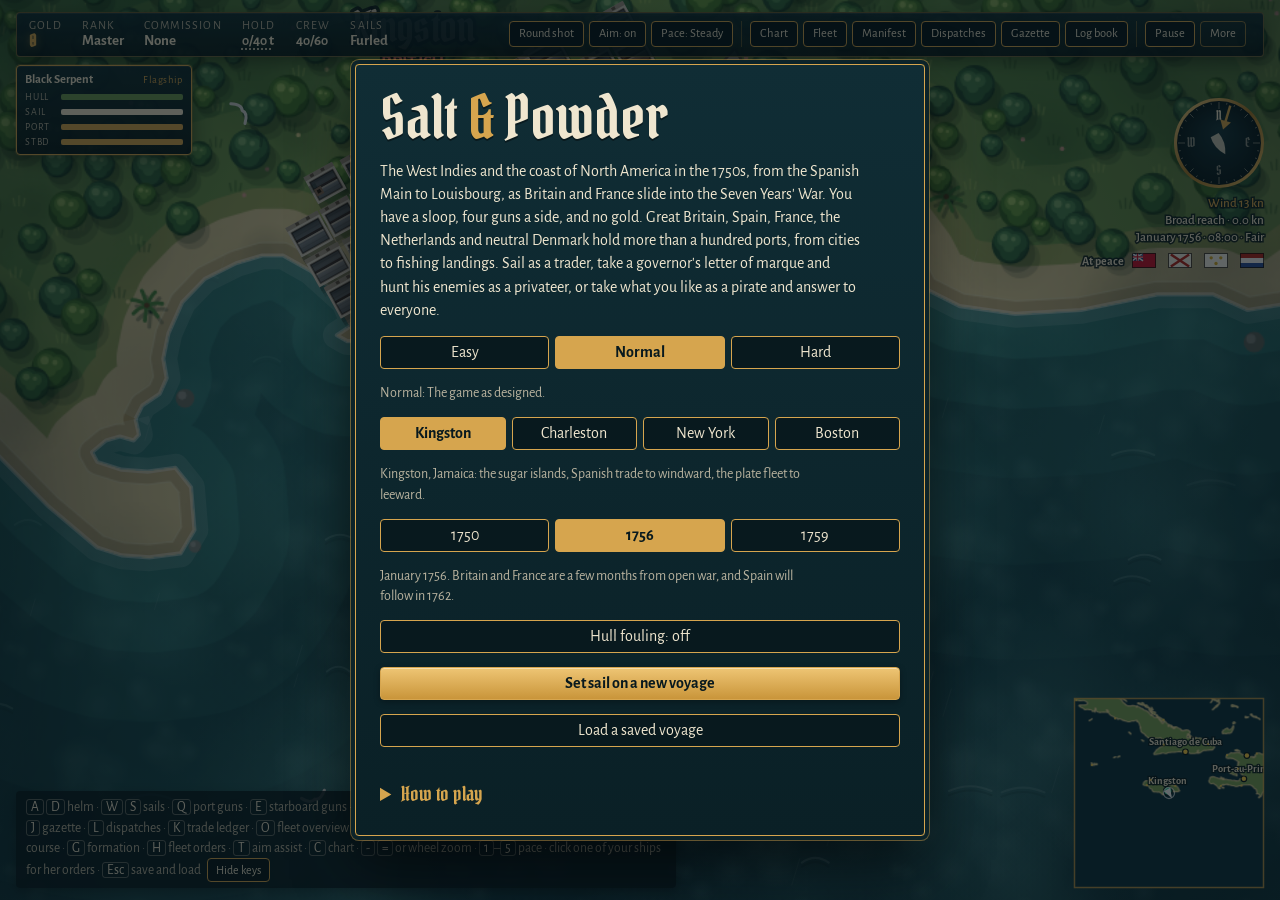
==== commit 87c725e2: "Fleet overview and divisions, captain traits, separate freight slot, living sea, chart routes, balan" ====
--- a/index.html
+++ b/index.html
@@ -221,6 +221,7 @@
 @media (max-width:620px){.ledger li.tight{grid-template-columns:1fr;gap:3px}.ledger li.tight .btns{display:flex;flex-wrap:wrap;gap:5px;align-items:center}.ledger li.tight .btns button{flex:1;white-space:nowrap}.ledger li.tight .amt{flex-basis:100%}}
 #tutor{pointer-events:auto;background:rgba(214,165,78,.14);border:1px solid var(--brass);border-radius:4px;padding:6px 8px;font-size:13.5px;line-height:1.35;color:var(--bone);max-width:260px}#tutSkip{font-size:11.5px;padding:1px 6px;margin-top:4px}
 .paper .dbtns i{font-style:italic}.paper p i{opacity:.85}
+.paper .seal{display:inline-block;width:.8em;height:.8em;border-radius:50%;margin-right:.45em;box-shadow:inset 0 0 0 2px rgba(0,0,0,.25),0 0 0 1px rgba(58,38,20,.5);vertical-align:-.05em}.paper .bar{height:6px;background:#1f6b3a;border-radius:2px;margin:-2px 0 6px}.paper .bar.neg{background:#8c2a1c}
 </style>
 
 </head>
@@ -860,7 +861,8 @@
 function setForm(k){ formation = FORMS[k] ? k : 'column'; $('formBtn').textContent = FORMS[formation]; }
 function setOrders(k){ orders = ORDERS[k] ? k : 'line'; $('orderBtn').textContent = ORDERS[orders]; }
 let dispatches = [], dispNew = 0, shipSeq = 0;
-function dispatch(s, text, askFor){ dispatches.unshift({ d: dateStr(), who: s ? (s.cap.mate ? 'The mate of the ' : 'Capt. ' + s.cap.name + ', ') + s.name : 'Fleet', t: text, id: s ? s.id : 0, ask: askFor || null }); if (dispatches.length > 40) dispatches.length = 40; dispNew++; dispBadge();
+function dispatch(s, text, askFor){ dispatches.unshift({ d: dateStr(), who: s ? (s.cap.mate ? 'The mate of the ' : 'Capt. ' + s.cap.name + ', ') + s.name : 'Fleet', t: text, id: s ? s.id : 0, ask: askFor || null, x: s ? Math.round(s.x) : 0, y: s ? Math.round(s.y) : 0 });
+  if (dispatches.length > 40) dispatches.length = 40; dispNew++; dispBadge();
   if (state === 'play' || state === 'port') say('Dispatch from the ' + (s ? s.name : 'fleet') + ': ' + text); }
 function dispBadge(){ for (const id of ['dispBtn', 'portDisp']){ const b = $(id); if (b) b.textContent = 'Dispatches' + (dispNew ? ' · ' + dispNew : ''); } }
 const DOC0 = { wx:'port', dmg:.33, foe:'equal', allow:150, after:'station', cap:250, margin:.12, contra:'avoid', risk:'any', ware:'off', insure:'off' };
@@ -874,47 +876,69 @@
 function payRepairs(s, how){ const c = Math.min(gold, repairCost(s)); gold -= c; mend(s, c); afterRepairs(s, how); return c; }
 function dock(s, port){ /* a consort goes in: safe from weather and the enemy until she sails again */
   s.docked = port; s.x = port.ox; s.y = port.oy; s.speed = 0; s.sail = 0; s.sailCap = null; s.evade = null; const t = s.task, cost = repairCost(s), why = t && t.why;
-  if (t && t.mail && mission && mission.type === 'deliver' && mission.port === port){ dispatch(s, 'The governor\'s dispatches are delivered at ' + port.name + '. ' + docWord('after', 'join') + '.'); complete(); setTask(s, { type: 'fleet' }); return; }
+  if (t && t.mail && mission && mission.type === 'deliver' && mission.port === port){ dispatch(s, 'The governor\'s dispatches are delivered at ' + port.name + '. ' + docWord('after', 'join') + '.');
+    complete(); setTask(s, { type: 'fleet' }); return; }
   if (t && t.type === 'trade'){ tradeCall(s, port); if (cost > 8 && cost <= s.doc.allow && gold >= cost){ gold -= cost; mend(s, cost); } return; }
-  if (cost > 8){ if (cost <= s.doc.allow && gold >= cost){ gold -= cost; mend(s, cost); dispatch(s, 'In at ' + port.name + (why === 'weather' ? ' out of the weather' : '') + '. Repairs made good for ' + cost + ' gold, within my allowance. ' + docWord('after', s.doc.after) + '.'); if (why !== 'weather') afterRepairs(s); }
+  if (cost > 8){ if (cost <= s.doc.allow && gold >= cost){ gold -= cost; mend(s, cost);
+    dispatch(s, 'In at ' + port.name + (why === 'weather' ? ' out of the weather' : '') + '. Repairs made good for ' + cost + ' gold, within my allowance. ' + docWord('after', s.doc.after) + '.');
+    if (why !== 'weather') afterRepairs(s); }
     else dispatch(s, 'In at ' + port.name + ' with hull at ' + Math.round(s.hull/s.maxHull*100) + ' per cent and sails at ' + Math.round(s.sails) + '. The yard asks ' + cost + ' gold to make her good. I await your orders.', 'repair'); }
   else if (why) dispatch(s, 'Safe in at ' + port.name + (why === 'weather' ? ', out of the weather. I shall sail again when it clears.' : '.'));
   else say('The ' + s.name + ' is in at ' + port.name + ' and lies safe at anchor there.'); }
-function runFor(s, q, why){ if (s.task && s.task.type !== 'port' && s.task.type !== 'fleet') s.prev = s.task; else if (!s.task || s.task.type === 'fleet') s.prev = null; setTask(s, { type: 'port', port: q, flee: true, why });
+function runFor(s, q, why){ if (s.task && s.task.type !== 'port' && s.task.type !== 'fleet') s.prev = s.task;
+  else if (!s.task || s.task.type === 'fleet') s.prev = null; setTask(s, { type: 'port', port: q, flee: true, why });
   dispatch(s, why === 'weather' ? 'Glass falling. I am running for ' + q.name + '.' : 'Hull at ' + Math.round(s.hull/s.maxHull*100) + ' per cent, sails at ' + Math.round(s.sails) + '. I am breaking off for ' + q.name + '.'); }
 const CAPS = [100, 250, 500, 1000];
 const etaTo = (s, a, b) => Math.hypot(b.ox - a.ox, b.oy - a.oy)/(s.t.speed*.6);
 function tradePlan(s, from, t){ /* the best cargo and port from here: what it costs now against what it should fetch when she lands it, with a margin for luck */
   let best = null; const ports2 = t.set.filter(q => q !== from && admits(q) && !(s.doc.risk === 'safe' && standing[q.nk] < -8));
-  for (const q of ports2){ const when = clock + etaTo(s, from, q); for (const g of GK){ if (from.spec.land && from.spec.mk.indexOf(g) < 0) continue; if (q.spec.land && q.spec.dm.indexOf(g) < 0 && q.spec.mk.indexOf(g) < 0) continue;
+  for (const q of ports2){ const when = clock + etaTo(s, from, q); for (const g of GK){ if (from.spec.land && from.spec.mk.indexOf(g) < 0) continue;
+    if (q.spec.land && q.spec.dm.indexOf(g) < 0 && q.spec.mk.indexOf(g) < 0) continue;
     if (s.doc.contra === 'avoid' && (g === 'cloth' && q.home === 'es' && q.nk === 'es' || (g === 'flour' || g === 'fish') && q.nk === 'fr' && atWar('en', 'fr'))) continue;
-    const buy = price(from, g), sell = Math.min(price(q, g, when), price(q, g))*.9, m = sell - buy; if (m < buy*(s.doc.margin || .12)) continue; const tons = Math.min(s.t.hold, Math.floor((t.funds - t.cap*.06)/(buy*(s.doc.insure === 'on' ? 1.05 : 1)))); if (tons < 1) continue; /* she keeps a little back for port dues */ const gain = m*tons/(60 + etaTo(s, from, q));
+    const buy = price(from, g), sell = Math.min(price(q, g, when), price(q, g))*.9, m = sell - buy;
+      if (m < buy*(s.doc.margin || .12)) continue; const tons = Math.min(s.t.hold, Math.floor((t.funds - t.cap*.06)/(buy*(s.doc.insure === 'on' ? 1.05 : 1))));
+      if (tons < 1) continue; /* she keeps a little back for port dues */ const gain = m*tons/(60 + etaTo(s, from, q));
     if (!best || gain > best.gain) best = { g, q, tons, buy, gain }; } } return best; }
 function tradeCall(s, port){ const t = s.task; t.need = false; note(port); /* sell if it pays, or carry it on; then buy the best cargo going, or go where one is */
   if (t.cargo){ const c = t.cargo, here = Math.round(price(port, c.g)*.9*c.tons*(trait(s, 'trader') ? 1.06 : 1)*eco.trade); let alt = null;
-    if (here < c.cost && (t.div || 0) < 2) for (const q of t.set){ if (q === port || !admits(q)) continue; const r = Math.min(price(q, c.g, clock + etaTo(s, port, q)), price(q, c.g))*.9*c.tons; if (r > c.cost*1.04 && (!alt || r > alt.r)) alt = { q, r }; }
+    if (here < c.cost && (t.div || 0) < 2) for (const q of t.set){ if (q === port || !admits(q)) continue;
+      const r = Math.min(price(q, c.g, clock + etaTo(s, port, q)), price(q, c.g))*.9*c.tons;
+      if (r > c.cost*1.04 && (!alt || r > alt.r)) alt = { q, r }; }
     if (alt){ t.div = (t.div || 0) + 1; t.dest = alt.q; s.dwell = 5; dispatch(s, GOODS[c.g][0] + ' is cheap at ' + port.name + ' today. I am carrying my cargo on to ' + alt.q.name + ' sooner than sell at a loss.'); return; }
-    const profit = here - c.cost; press(port, c.g, -c.tons); logSale(s, c.g, c.tons, port, profit); t.funds += here; t.cargo = null; t.div = 0; t.runs = (t.runs || 0) + 1; t.made = (t.made || 0) + profit; let tail = '';
-    if (t.funds > t.cap){ const over = t.funds - t.cap, share = Math.round(over*.1); t.funds = t.cap; gold += over - share; plunder += over - share; tail = ' I remit ' + (over - share) + ' gold to you, and ' + share + ' goes to my people.'; }
+    const dues = 8 + Math.round(c.tons*.25); t.funds -= dues; /* pilotage, wharfage and the customs house */
+    const profit = here - c.cost - dues; press(port, c.g, -c.tons); logSale(s, c.g, c.tons, port, profit);
+      t.funds += here; t.cargo = null; t.div = 0; t.runs = (t.runs || 0) + 1; t.made = (t.made || 0) + profit; let tail = '';
+    if (t.funds > t.cap){ const over = t.funds - t.cap, share = Math.round(over*.2);
+      t.funds = t.cap; gold += over - share; plunder += over - share; tail = ' I remit ' + (over - share) + ' gold to you, and ' + share + ' goes to my people.'; }
     dispatch(s, 'Sold ' + c.tons + ' tons of ' + GOODS[c.g][0].toLowerCase() + ' at ' + port.name + ': ' + (profit >= 0 ? profit + ' gold clear.' : 'a loss of ' + -profit + ' gold, the market having turned.') + tail); }
   if (t.funds < Math.max(40, t.cap*.25)){ t.need = true; s.dwell = 1e9; dispatch(s, 'My trading money is down to ' + Math.round(t.funds) + ' gold, too little to load a cargo worth carrying. I ask ' + (t.cap - Math.round(t.funds)) + ' gold to make it up to ' + t.cap + ', and lie at ' + port.name + ' until I hear.', 'funds'); return; }
   const plan = tradePlan(s, port, t);
-  if (s.doc.ware === 'on' && port.name === homeName && !t.cargo){ let bg = null, bv = 0, bq = null; for (const g of GK){ if (!(store2[g] > 0)) continue; for (const q of t.set){ if (q === port || !admits(q)) continue; const v = price(q, g); if (v > bv){ bv = v; bg = g; bq = q; } } } /* she takes your stored goods to their best market */
-    if (bg){ const tons = Math.min(s.t.hold, store2[bg]); store2[bg] -= tons; t.cargo = { g: bg, tons, cost: 0, ware: true }; t.dest = bq; t.idle = 0; s.dwell = 6; dispatch(s, 'I have loaded ' + tons + ' tons of ' + GOODS[bg][0].toLowerCase() + ' from your warehouse for ' + bq.name + '.'); return; } }
-  if (plan){ t.cargo = { g: plan.g, tons: plan.tons, cost: plan.tons*plan.buy, ins: s.doc.insure === 'on' }; t.funds -= t.cargo.cost + (t.cargo.ins ? Math.round(t.cargo.cost*.05) : 0); t.dest = plan.q; t.idle = 0; press(port, plan.g, plan.tons); s.dwell = port.spec.land ? 12 : [8, 8, 6, 4][port.spec.sz] || 6; return; } /* a city's wharves turn a ship round faster than a landing's beach */
+  if (s.doc.ware === 'on' && port.name === homeName && !t.cargo){ let bg = null, bv = 0, bq = null;
+    for (const g of GK){ if (!(store2[g] > 0)) continue; for (const q of t.set){ if (q === port || !admits(q)) continue;
+    const v = price(q, g); if (v > bv){ bv = v; bg = g; bq = q; } } } /* she takes your stored goods to their best market */
+    if (bg){ const tons = Math.min(s.t.hold, store2[bg]); store2[bg] -= tons; t.cargo = { g: bg, tons, cost: 0, ware: true };
+      t.dest = bq; t.idle = 0; s.dwell = 6; dispatch(s, 'I have loaded ' + tons + ' tons of ' + GOODS[bg][0].toLowerCase() + ' from your warehouse for ' + bq.name + '.'); return; } }
+  if (plan){ t.cargo = { g: plan.g, tons: plan.tons, cost: plan.tons*plan.buy, ins: s.doc.insure === 'on' };
+    t.funds -= t.cargo.cost + (t.cargo.ins ? Math.round(t.cargo.cost*.05) : 0); t.dest = plan.q;
+    t.idle = 0; press(port, plan.g, plan.tons); s.dwell = port.spec.land ? 12 : [8, 8, 6, 4][port.spec.sz] || 6;
+    return; } /* a city's wharves turn a ship round faster than a landing's beach */
   /* nothing worth loading here: try the port in her waters with the best prospect, in ballast */
   let go = null; for (const q of t.set){ if (q === port || !admits(q)) continue; const pl = tradePlan(s, q, t); if (pl && (!go || pl.gain > go.gain)) go = { q, gain: pl.gain }; }
-  t.idle = (t.idle || 0) + 1; if (go){ t.dest = go.q; s.dwell = 3; } else { s.dwell = 20; if (t.idle === 3) dispatch(s, 'There is no cargo in these waters that would pay its freight. I am lying at ' + port.name + ' until prices move.'); } }
+  t.idle = (t.idle || 0) + 1; if (go){ t.dest = go.q; s.dwell = 3; } else { s.dwell = 20;
+    if (t.idle === 3) dispatch(s, 'There is no cargo in these waters that would pay its freight. I am lying at ' + port.name + ' until prices move.'); } }
 function tradeSail(s){ /* your order: leave now with whatever is aboard, for the next port of call */
   const t = s.task, port = s.docked; if (!t || t.type !== 'trade' || !port) return false;
-  if (t.dest === port || !admits(t.dest)){ let go = null, gs = -1e9; for (const q of t.set){ if (q === port || !admits(q)) continue; const pl = t.cargo ? null : tradePlan(s, q, t), sc = t.cargo ? price(q, t.cargo.g) : pl ? pl.gain : -Math.hypot(q.ox - port.ox, q.oy - port.oy)/1e5; if (sc > gs){ gs = sc; go = q; } } if (go) t.dest = go; }
+  if (t.dest === port || !admits(t.dest)){ let go = null, gs = -1e9; for (const q of t.set){ if (q === port || !admits(q)) continue;
+    const pl = t.cargo ? null : tradePlan(s, q, t), sc = t.cargo ? price(q, t.cargo.g) : pl ? pl.gain : -Math.hypot(q.ox - port.ox, q.oy - port.oy)/1e5;
+    if (sc > gs){ gs = sc; go = q; } } if (go) t.dest = go; }
   if (!t.dest || t.dest === port){ say('The ' + s.name + ' has no other open port to make for.'); return false; }
   t.need = false; t.idle = 0; s.h = port.out; s.docked = null; s.sail = 1; s.dwell = 0;
   say('The ' + s.name + ' weighs at once for ' + t.dest.name + (t.cargo ? ' with ' + t.cargo.tons + ' tons of ' + GOODS[t.cargo.g][0].toLowerCase() + '.' : ' in ballast.')); return true; }
 function startTrade(s, set, area){ set = set.filter((q, i) => q && set.indexOf(q) === i); if (set.length < 2){ say('A trader needs at least two open ports to work between.'); return false; }
   const cap = s.doc.cap || 250, put = Math.min(gold, cap); if (put < 40){ say('You have not the gold to give her a trading stock.'); return false; } gold -= put;
   let near = set[0]; for (const q of set) if (Math.hypot(q.ox - s.x, q.oy - s.y) < Math.hypot(near.ox - s.x, near.oy - s.y)) near = q;
-  setTask(s, { type: 'trade', set, dest: near, cargo: null, funds: put, cap, area: area || null, runs: 0, made: 0 }); say('The ' + s.name + ' takes ' + put + ' gold as her trading stock and makes for ' + near.name + '.'); return true; }
+  setTask(s, { type: 'trade', set, dest: near, cargo: null, funds: put, cap, area: area || null, runs: 0, made: 0 });
+    say('The ' + s.name + ' takes ' + put + ' gold as her trading stock and makes for ' + near.name + '.'); return true; }
 /* choosing on the chart: a port, two ports, or a stretch of water */
 let chartPick = null, chartPtr = [0, 0]; const DIVS = ['No division', 'Red division', 'White division', 'Blue division'];
 function pickOnChart(s, kind, group){ closeMenu(); setChart(true, s); chartV.z = kind === 'area' ? 1.8 : 2.4; chartPick = { s, kind, step: 0, a: null, group: group || null }; }
@@ -922,10 +946,15 @@
   : k === 'two' ? (chartPick.step ? 'Now click the second port, to trade with ' + chartPick.a.name + '.' : 'Click the first of the two ports the ' + n + ' is to trade between.') : chartPick.step ? 'Now click again to set how wide her trading waters are.' : 'Click the middle of the waters the ' + n + ' is to trade in.'; }
 function pickClick(hit, wx, wy){ const c = chartPick, s = c.s; let done = false;
   if (c.kind === 'area'){ if (!c.step){ c.a = [wx, wy]; c.step = 1; return; } const r = clamp(Math.hypot(wx - c.a[0], wy - c.a[1]), 500, 8000), set = ports.filter(q => admits(q) && Math.hypot(q.ox - c.a[0], q.oy - c.a[1]) < r);
-    if (set.length < 2){ say('Fewer than two open ports lie in those waters. Click farther out for a wider stretch.'); return; } done = startTrade(s, set, { x: Math.round(c.a[0]), y: Math.round(c.a[1]), r: Math.round(r) }); }
+    if (set.length < 2){ say('Fewer than two open ports lie in those waters. Click farther out for a wider stretch.');
+      return; } done = startTrade(s, set, { x: Math.round(c.a[0]), y: Math.round(c.a[1]), r: Math.round(r) }); }
   else if (!hit){ say('Click on a port.'); return; }
-  else if (c.kind === 'two'){ if (!c.step){ c.a = hit; c.step = 1; return; } if (hit === c.a){ say('Choose a different port for the other end.'); return; } if (!admits(hit) || !admits(c.a)){ say('Both ports must be open to you.'); return; } done = startTrade(s, [c.a, hit], null); }
-  else if (c.group){ c.group.forEach(o => { if (squad().indexOf(o) < 0) return; if (c.kind === 'port') setTask(o, { type: 'port', port: hit }); else assign(o, c.kind, hit); }); say(c.group.length + ' ships ordered: ' + c.kind + ', ' + hit.name + '.'); chartPick = null; setChart(false); openPaper('overview'); return; }
+  else if (c.kind === 'two'){ if (!c.step){ c.a = hit; c.step = 1; return; } if (hit === c.a){ say('Choose a different port for the other end.');
+    return; } if (!admits(hit) || !admits(c.a)){ say('Both ports must be open to you.');
+    return; } done = startTrade(s, [c.a, hit], null); }
+  else if (c.group){ c.group.forEach(o => { if (squad().indexOf(o) < 0) return; if (c.kind === 'port') setTask(o, { type: 'port', port: hit }); else assign(o, c.kind, hit); });
+    say(c.group.length + ' ships ordered: ' + c.kind + ', ' + hit.name + '.'); chartPick = null;
+    setChart(false); openPaper('overview'); return; }
   else if (c.kind === 'port'){ setTask(s, { type: 'port', port: hit }); say('The ' + s.name + ' is ordered to ' + hit.name + '.'); done = true; }
   else { assign(s, c.kind, hit); done = true; }
   if (done){ chartPick = null; setChart(false); openFleet('S' + Math.max(0, squad().indexOf(s))); } }
@@ -937,12 +966,15 @@
   if (hurr && blow && D2.wx === 'port' && !flee){ const q = openPortNear(s, 1300 + sea*500); if (q){ runFor(s, q, 'weather'); return; } }
   if (D2.dmg > 0 && (frac < D2.dmg || s.sails < 22) && !flee){ const q = openPortNear(s, 1e9); if (q){ runFor(s, q, 'damage'); return; } }
   s.evade = null; if (D2.foe !== 'any' && s.task && s.task.type !== 'fleet' && Math.hypot(p.x - s.x, p.y - s.y) > 1000){ const mine = s.hull*(s.guns + 1)*(D2.foe === 'equal' ? 1.6 : 1)*(trait(s, 'bold') ? 1.5 : trait(s, 'cautious') ? .8 : 1); let bd = 800;
-    for (const o of ships){ if (o.owner === 'player' || o.sinking != null || o.surrendered || o.released || !warship(o) || !(o.owner === 'pirate' || hostile(o.nation) || o.provoked)) continue; const d = Math.hypot(o.x - s.x, o.y - s.y); if (d < bd && o.hull*(o.guns + 1) > mine){ bd = d; s.evade = o; } } } }
-function taskOut(s){ const t = s.task; if (!t || t.type === 'fleet') return null; return { type: t.type === 'chase' ? 'raid' : t.type, port: t.port ? t.port.name : null, label: t.label, until: t.until, idx: t.idx, ends: t.ends ? t.ends.map(q => q.name) : null, set: t.set ? t.set.map(q => q.name) : null, dest: t.dest ? t.dest.name : null, funds: t.funds, cap: t.cap, area: t.area || null, runs: t.runs, made: t.made, ward: t.ward ? t.ward.name || t.ward : null, at: t.at ? [Math.round(t.at[0]), Math.round(t.at[1])] : null, cargo: t.cargo || null }; }
+    for (const o of ships){ if (o.owner === 'player' || o.sinking != null || o.surrendered || o.released || !warship(o) || !(o.owner === 'pirate' || hostile(o.nation) || o.provoked)) continue;
+      const d = Math.hypot(o.x - s.x, o.y - s.y); if (d < bd && o.hull*(o.guns + 1) > mine){ bd = d; s.evade = o; } } } }
+function taskOut(s){ const t = s.task; if (!t || t.type === 'fleet') return null;
+  return { type: t.type === 'chase' ? 'raid' : t.type, port: t.port ? t.port.name : null, label: t.label, until: t.until, idx: t.idx, ends: t.ends ? t.ends.map(q => q.name) : null, set: t.set ? t.set.map(q => q.name) : null, dest: t.dest ? t.dest.name : null, funds: t.funds, cap: t.cap, area: t.area || null, runs: t.runs, made: t.made, ward: t.ward ? t.ward.name || t.ward : null, at: t.at ? [Math.round(t.at[0]), Math.round(t.at[1])] : null, cargo: t.cargo || null }; }
 function taskFrom(d, s){ const P = n => ports.find(q => q.name === n), ends = Array.isArray(d.ends) ? d.ends.map(P) : null, okEnds = ends && ends.length === 2 && ends[0] && ends[1];
   if (d.type === 'escort' && d.ward) return { type: 'escort', ward: String(d.ward).slice(0, 30) };
   if (d.type === 'port' && P(d.port)) return { type: 'port', port: P(d.port) }; if (d.type === 'hold') return { type: 'hold' };
-  if (d.type === 'trade'){ const set = (Array.isArray(d.set) ? d.set.map(P) : ends || []).filter(Boolean); if (set.length >= 2) return { type: 'trade', set, dest: P(d.dest) || set[0], funds: clamp(+d.funds || 0, 0, 1e5), cap: CAPS.indexOf(d.cap) >= 0 ? d.cap : 250, area: d.area && d.area.r ? { x: +d.area.x, y: +d.area.y, r: +d.area.r } : null, runs: d.runs|0, made: d.made|0, cargo: d.cargo && GOODS[d.cargo.g] ? { g: d.cargo.g, tons: clamp(d.cargo.tons|0, 0, 400), cost: Math.max(0, d.cargo.cost|0) } : null }; }
+  if (d.type === 'trade'){ const set = (Array.isArray(d.set) ? d.set.map(P) : ends || []).filter(Boolean);
+    if (set.length >= 2) return { type: 'trade', set, dest: P(d.dest) || set[0], funds: clamp(+d.funds || 0, 0, 1e5), cap: CAPS.indexOf(d.cap) >= 0 ? d.cap : 250, area: d.area && d.area.r ? { x: +d.area.x, y: +d.area.y, r: +d.area.r } : null, runs: d.runs|0, made: d.made|0, cargo: d.cargo && GOODS[d.cargo.g] ? { g: d.cargo.g, tons: clamp(d.cargo.tons|0, 0, 400), cost: Math.max(0, d.cargo.cost|0) } : null }; }
   const at = Array.isArray(d.at) && d.at[0] > 50 && d.at[1] > 50 && d.at[0] < W - 50 && d.at[1] < H - 50 ? [+d.at[0], +d.at[1]] : [s.x, s.y];
   return { type: 'raid', at, prey: null, label: ['cruise', 'patrol', 'blockade'].indexOf(d.label) >= 0 ? d.label : undefined, until: d.until ? d.until|0 : undefined, ends: okEnds ? ends : undefined, idx: d.idx ? 1 : 0, port: d.label === 'blockade' ? P(d.port) : undefined }; }
 function assign(s, kind, q){ const here = openPortNear(s, 1e9) || q, home = ports.find(x => x.name === homeName) || q;
@@ -951,13 +983,16 @@
   else if (kind === 'patrol') setTask(s, { type: 'raid', label: 'patrol', at: [q.ox, q.oy], prey: null, ends: [here, q], idx: 1 });
   else if (kind === 'trade') startTrade(s, [q, home], null); }
 function fleetSignal(kind){ const sq = squad(); if (kind === 'recall'){ sq.forEach(s => setTask(s, { type: 'fleet' })); say('Signal to all ships: rejoin the flag.'); }
-  else if (kind === 'port'){ sq.forEach(s => { const q = openPortNear(s, 1e9); if (q && !s.docked) setTask(s, { type: 'port', port: q }); }); say('Signal to all ships: make for the nearest open port.'); }
+  else if (kind === 'port'){ sq.forEach(s => { const q = openPortNear(s, 1e9); if (q && !s.docked) setTask(s, { type: 'port', port: q }); });
+    say('Signal to all ships: make for the nearest open port.'); }
   else { const q = ports.find(x => x.name === homeName); sq.forEach(s => setTask(s, { type: 'port', port: q })); say('Signal to all ships: rendezvous at ' + homeName + '.'); } }
 const inCompany = s => !s.docked && Math.hypot(s.x - p.x, s.y - p.y) < 900;
 const taskWord = s => { const t = s.task; return s.docked ? (t && t.type === 'trade' ? (t.need ? 'Waiting for funds at ' : t.idle ? 'Waiting for a market at ' : 'Loading at ') : 'In port at ') + s.docked.name : !t || t.type === 'fleet' ? 'With the fleet' : t.type === 'escort' ? 'Escorting the ' + (t.ward && t.ward.name || t.ward || 'trader') : t.type === 'trade' ? 'Trading: bound for ' + t.dest.name + (t.cargo ? ' with ' + GOODS[t.cargo.g][0].toLowerCase() : ' in ballast') : t.type === 'raid' ? (t.prey ? 'Chasing a prize' : t.label === 'cruise' ? 'Cruising for prizes' : t.label === 'blockade' ? 'Blockading ' + t.port.name : t.label === 'patrol' ? 'On patrol to ' + t.ends[t.idx].name : 'Hunting prizes') : t.type === 'chase' ? 'Engaging the ' + (t.prey ? nm(t.prey) : 'enemy') : t.type === 'hold' ? 'Holding station'
   : t.flee && !t.arrived ? 'Running for ' + t.port.name
   : t.arrived ? 'Waiting at ' + t.port.name : 'Bound for ' + t.port.name; };
-function setTask(s, t){ if (s.task && s.task.type === 'trade' && (!t || t.type !== 'trade')){ const o = s.task, back = Math.round(o.funds + (o.cargo ? o.cargo.cost*.8 : 0)); if (back > 0){ gold += back; say('The ' + s.name + ' hands back her trading stock: ' + back + ' gold.'); } } /* her trading money comes home with her */
+function setTask(s, t){ if (s.task && s.task.type === 'trade' && (!t || t.type !== 'trade')){ const o = s.task, back = Math.round(o.funds + (o.cargo ? o.cargo.cost*.8 : 0));
+  if (back > 0){ gold += back; say('The ' + s.name + ' hands back her trading stock: ' + back + ' gold.');
+  } } /* her trading money comes home with her */
   if (s.docked){ s.h = s.docked.out; s.docked = null; s.sail = 1; } s.task = t; s.path = null; s.foe = null; s.boardT = 0; s.speedMul = s.baseMul; }
 const fairGame = o => o.owner !== 'player' && o.sinking == null && !o.released && !o.gone && (o === fleetTarget || o.owner === 'pirate' || prize(o) && (hostile(o.nation) || o.hitByPlayer));
   // what a consort may take on her own
@@ -1038,19 +1073,28 @@
   const t = s.task; let want = s.h; s.speedMul = s.baseMul;
   if (s.evade && s.evade.sinking == null){ s.sail = 1; return Math.atan2(s.y - s.evade.y, s.x - s.evade.x); } /* too strong for her: she shows her heels */
   if (t.type === 'hold'){ s.sail = 0; }
-  else if (t.type === 'trade'){ const q = t.dest, d = Math.hypot(q.ox - s.x, q.oy - s.y); if (d < 190){ if (admits(q)) dock(s, q); else { s.sail = 0; if (!t.told){ t.told = true; dispatch(s, q.name + ' is closed to us. I am standing off and on until you send new orders.'); } } } else { s.sail = 1; want = navTo(s, q.ox, q.oy, dt); } }
+  else if (t.type === 'trade'){ const q = t.dest, d = Math.hypot(q.ox - s.x, q.oy - s.y);
+    if (d < 190){ if (admits(q)) dock(s, q); else { s.sail = 0; if (!t.told){ t.told = true;
+    dispatch(s, q.name + ' is closed to us. I am standing off and on until you send new orders.');
+    } } } else { s.sail = 1; want = navTo(s, q.ox, q.oy, dt); } }
   else if (t.type === 'port'){ const d = Math.hypot(t.port.ox - s.x, t.port.oy - s.y);
     if (d < 180 && admits(t.port)){ dock(s, t.port); return s.h; }
     if (d < 180){ s.sail = 0; if (!t.arrived){ t.arrived = true; say('The ' + s.name + ' has reached ' + t.port.name + ', which is closed to her, and waits outside for you.');
       } if (inCompany(s) && Math.hypot(p.x - s.x, p.y - s.y) < 420){ setTask(s, { type: 'fleet' });
       say('The ' + s.name + ' rejoins the fleet.'); } }
     else { s.sail = 1; want = navTo(s, t.port.ox, t.port.oy, dt); } }
-  else if (t.type === 'escort'){ if (typeof t.ward === 'string') t.ward = squad().find(o => o.name === t.ward) || null; const w = t.ward; /* keep station on her charge, and stand between her and trouble */
-    if (!w || w.sinking != null || ships.indexOf(w) < 0 || !w.task || w.task.type !== 'trade'){ dispatch(s, 'My charge is no longer trading. I am rejoining the flag.'); setTask(s, { type: 'fleet' }); return want; }
-    if (w.docked){ const d = Math.hypot(w.docked.ox - s.x, w.docked.oy - s.y); if (d < 200){ if (admits(w.docked)){ s.docked = w.docked; s.x = w.docked.ox; s.y = w.docked.oy; s.speed = 0; s.sail = 0; } else s.sail = 0; return s.h; } s.sail = 1; return navTo(s, w.docked.ox, w.docked.oy, dt); }
-    let foe = null, bd = 700; if (state === 'play' || !inCompany(s)) for (const o of ships){ if (o.owner === 'player' || o.sinking != null || o.surrendered || o.released || !warship(o) || !(o.owner === 'pirate' || hostile(o.nation) || o.provoked)) continue; const d = Math.hypot(o.x - w.x, o.y - w.y); if (d < bd){ bd = d; foe = o; } }
+  else if (t.type === 'escort'){ if (typeof t.ward === 'string') t.ward = squad().find(o => o.name === t.ward) || null;
+    const w = t.ward; /* keep station on her charge, and stand between her and trouble */
+    if (!w || w.sinking != null || ships.indexOf(w) < 0 || !w.task || w.task.type !== 'trade'){ dispatch(s, 'My charge is no longer trading. I am rejoining the flag.');
+      setTask(s, { type: 'fleet' }); return want; }
+    if (w.docked){ const d = Math.hypot(w.docked.ox - s.x, w.docked.oy - s.y); if (d < 200){ if (admits(w.docked)){ s.docked = w.docked;
+      s.x = w.docked.ox; s.y = w.docked.oy; s.speed = 0; s.sail = 0; } else s.sail = 0;
+      return s.h; } s.sail = 1; return navTo(s, w.docked.ox, w.docked.oy, dt); }
+    let foe = null, bd = 700; if (state === 'play' || !inCompany(s)) for (const o of ships){ if (o.owner === 'player' || o.sinking != null || o.surrendered || o.released || !warship(o) || !(o.owner === 'pirate' || hostile(o.nation) || o.provoked)) continue;
+      const d = Math.hypot(o.x - w.x, o.y - w.y); if (d < bd){ bd = d; foe = o; } }
     if (foe) return attack(s, foe.x, foe.y, dt, false, foe);
-    const tx = w.x - Math.cos(w.h)*130 + Math.sin(w.h)*70, ty = w.y - Math.sin(w.h)*130 - Math.cos(w.h)*70, d = Math.hypot(tx - s.x, ty - s.y); s.sail = d > 60 ? 1 : .5; s.speedMul = s.baseMul*(d > 300 ? 1.4 : 1); want = d > 400 ? navTo(s, tx, ty, dt) : d > 40 ? Math.atan2(ty - s.y, tx - s.x) : w.h; }
+    const tx = w.x - Math.cos(w.h)*130 + Math.sin(w.h)*70, ty = w.y - Math.sin(w.h)*130 - Math.cos(w.h)*70, d = Math.hypot(tx - s.x, ty - s.y);
+      s.sail = d > 60 ? 1 : .5; s.speedMul = s.baseMul*(d > 300 ? 1.4 : 1); want = d > 400 ? navTo(s, tx, ty, dt) : d > 40 ? Math.atan2(ty - s.y, tx - s.x) : w.h; }
   else { // raid or chase
     if (t.type === 'chase' && (!t.prey || t.prey.sinking != null || t.prey.released || t.prey.gone || ships.indexOf(t.prey) < 0)){ say('The ' + s.name + ' has lost her chase and returns to the fleet.');
       setTask(s, { type: 'fleet' }); return want; }
@@ -1069,12 +1113,17 @@
   return want;
 }
 function fleetAI(s, dt){
-  if (s.docked && s.task && s.task.type === 'escort'){ const w = typeof s.task.ward === 'string' ? null : s.task.ward; if (!w || !w.docked || w.docked !== s.docked){ s.h = s.docked.out; s.docked = null; s.sail = 1; } else { s.x = s.docked.ox; s.y = s.docked.oy; s.speed = 0; return; } }
-  if (s.docked){ s.x = s.docked.ox; s.y = s.docked.oy; s.speed = 0; if (s.task && s.task.type === 'trade' && (s.dwell -= dt) <= 0){ const t = s.task; if (t.dest === s.docked) tradeCall(s, s.docked); else { s.h = s.docked.out; s.docked = null; s.sail = 1; } }
-    else if (state === 'play' && s.task && s.task.type === 'port' && Math.hypot(p.x - s.x, p.y - s.y) < 420 && repairCost(s) <= 8){ setTask(s, { type: 'fleet' }); say('The ' + s.name + ' weighs and rejoins the fleet.'); } /* she comes out to meet the flag */
+  if (s.docked && s.task && s.task.type === 'escort'){ const w = typeof s.task.ward === 'string' ? null : s.task.ward;
+    if (!w || !w.docked || w.docked !== s.docked){ s.h = s.docked.out; s.docked = null;
+    s.sail = 1; } else { s.x = s.docked.ox; s.y = s.docked.oy; s.speed = 0; return; } }
+  if (s.docked){ s.x = s.docked.ox; s.y = s.docked.oy; s.speed = 0; if (s.task && s.task.type === 'trade' && (s.dwell -= dt) <= 0){ const t = s.task;
+    if (t.dest === s.docked) tradeCall(s, s.docked); else { s.h = s.docked.out; s.docked = null; s.sail = 1; } }
+    else if (state === 'play' && s.task && s.task.type === 'port' && Math.hypot(p.x - s.x, p.y - s.y) < 420 && repairCost(s) <= 8){ setTask(s, { type: 'fleet' });
+      say('The ' + s.name + ' weighs and rejoins the fleet.'); } /* she comes out to meet the flag */
     else if (s.task && s.task.why === 'weather' && !hurr && weather.kind !== 'storm' && repairCost(s) <= 8){ afterRepairs(s, s.prev ? 'station' : 'join'); } return; }
   s.thinkT = (s.thinkT || 0) - dt; if (s.thinkT <= 0){ s.thinkT = 1; think(s); }
-  if (s.task && s.task.type !== 'fleet'){ const tt = s.task.type, want = state === 'play' || !inCompany(s) || tt === 'trade' || tt === 'port' || tt === 'escort' ? detached(s, dt) : (s.sail = 0, s.h); /* a ship on an errand of her own does not lie idle because the flagship is in port beside her */ moveShip(s, clamp(angd(avoid(s, want), s.h)*3, -1, 1), dt); return; }
+  if (s.task && s.task.type !== 'fleet'){ const tt = s.task.type, want = state === 'play' || !inCompany(s) || tt === 'trade' || tt === 'port' || tt === 'escort' ? detached(s, dt) : (s.sail = 0, s.h);
+    /* a ship on an errand of her own does not lie idle because the flagship is in port beside her */ moveShip(s, clamp(angd(avoid(s, want), s.h)*3, -1, 1), dt); return; }
   const i = s.slot || 1, k = Math.ceil(i/2), sd = i % 2 ? 1 : -1;
   s.off = formation === 'column' ? [-105*i, 0] : formation === 'abreast' ? [0, sd*100*k] : [-80*k, sd*90*k];
   if (orders === 'hold') s.off = [s.off[0] - 170, s.off[1]];
@@ -1108,15 +1157,19 @@
 /* what your buying and selling does to a market, what events do to it, what you know of prices elsewhere, and what your traders have made */
 let book = {}, ledger = [], store2 = {}, priceShow = null, contract = null, ghosts2 = [];
 const ECO = { trade:'Trade income', prize:'Prize money', wage:'Wages' }, ECOV = [[.7, 'Lean'], [1, 'Normal'], [1.4, 'Rich']]; let eco = { trade:1, prize:1, wage:1 };
-function setEco(k, v){ if (ECO[k] && ECOV.some(o => o[0] === v)) eco[k] = v; store('eco', JSON.stringify(eco)); document.querySelectorAll('[data-eco]').forEach(b => { const kk = b.dataset.eco; b.textContent = ECO[kk] + ': ' + (ECOV.find(o => o[0] === eco[kk]) || ECOV[1])[1].toLowerCase(); }); }
+function setEco(k, v){ if (ECO[k] && ECOV.some(o => o[0] === v)) eco[k] = v; store('eco', JSON.stringify(eco));
+  document.querySelectorAll('[data-eco]').forEach(b => { const kk = b.dataset.eco; b.textContent = ECO[kk] + ': ' + (ECOV.find(o => o[0] === eco[kk]) || ECOV[1])[1].toLowerCase(); }); }
 const mkt = (q, g) => { let m = 1 + (q.pr && q.pr[g] || 0); if (q.ev) for (const e of q.ev) if (e.g === g && e.until >= calIdx()) m *= e.mul; return m; };
-function press(q, g, tons){ q.pr = q.pr || {}; q.pr[g] = clamp((q.pr[g] || 0) + tons/(260*((q.spec.land ? 0 : q.spec.sz) + 1)), -.4, .4); } /* tons bought raise the price, tons sold lower it; a great port shrugs off what would swamp a landing */
+function press(q, g, tons){ q.pr = q.pr || {}; q.pr[g] = clamp((q.pr[g] || 0) + tons/(70*((q.spec.land ? 0 : q.spec.sz) + 1)), -.45, .45);
+  } /* tons bought raise the price, tons sold lower it; a great port shrugs off what would swamp a landing */
 function marketEvent(q, g, mul, months, text){ q.ev = (q.ev || []).filter(e => e.until >= calIdx() && e.g !== g); q.ev.push({ g, mul, until: calIdx() + months }); if (text) news(text); }
-function marketTick(){ for (const q of ports){ if (q.pr) for (const g in q.pr){ q.pr[g] *= .6; if (Math.abs(q.pr[g]) < .01) delete q.pr[g]; } if (q.ev) q.ev = q.ev.filter(e => e.until >= calIdx()); }
+function marketTick(){ for (const q of ports){ if (q.pr) for (const g in q.pr){ q.pr[g] *= .84; if (Math.abs(q.pr[g]) < .01) delete q.pr[g]; } if (q.ev) q.ev = q.ev.filter(e => e.until >= calIdx()); }
   if (rnd() < .22){ const c = ports.filter(q => !q.spec.land), q = c[rnd()*c.length|0], dear = rnd() < .5, pool = dear ? q.spec.dm : q.spec.mk; if (pool.length){ const g = pool[rnd()*pool.length|0];
     marketEvent(q, g, dear ? 1.3 : .75, 3, dear ? GOODS[g][0] + ' is short at ' + q.name + ', and fetching a high price.' : 'A glut of ' + GOODS[g][0].toLowerCase() + ' at ' + q.name + ': the warehouses are full and it is going cheap.'); } } }
-function note(q){ const b = book[q.name] = book[q.name] || {}; for (const g of GK){ if (q.spec.land && q.spec.mk.indexOf(g) < 0 && q.spec.dm.indexOf(g) < 0) continue; b[g] = [price(q, g), calIdx()]; } } /* prices seen go in the book, with the month */
-function bestKnown(g, here){ let hi = null, lo = null; for (const n in book){ if (n === here || !book[n][g]) continue; const v = book[n][g]; if (!hi || v[0] > hi[1]) hi = [n, v[0], v[1]]; if (!lo || v[0] < lo[1]) lo = [n, v[0], v[1]]; } return { hi, lo }; }
+function note(q){ const b = book[q.name] = book[q.name] || {}; for (const g of GK){ if (q.spec.land && q.spec.mk.indexOf(g) < 0 && q.spec.dm.indexOf(g) < 0) continue;
+  b[g] = [price(q, g), calIdx()]; } } /* prices seen go in the book, with the month */
+function bestKnown(g, here){ let hi = null, lo = null; for (const n in book){ if (n === here || !book[n][g]) continue;
+  const v = book[n][g]; if (!hi || v[0] > hi[1]) hi = [n, v[0], v[1]]; if (!lo || v[0] < lo[1]) lo = [n, v[0], v[1]]; } return { hi, lo }; }
 const ago = m => { const d = calIdx() - m; return d <= 0 ? 'this month' : d === 1 ? 'last month' : d + ' months ago'; };
 function logSale(s, g, tons, port, profit){ ledger.unshift({ m: calIdx(), ship: s.name, g, tons, port: port.name, profit }); if (ledger.length > 60) ledger.length = 60; }
 const price = (q, g, t) => Math.max(2, Math.round(GOODS[g][1]*(q.spec.mk.indexOf(g) >= 0 ? .7 : q.spec.dm.indexOf(g) >= 0 ? (g === 'cloth' && q.home === 'es' || q.name === 'Monte Cristi' && (g === 'flour' || g === 'fish') ? 1.7 : g === 'flour' || g === 'fish' ? 1.6 : 1.35) : 1)*mkt(q, g)*(1 + .1*Math.sin((t == null ? clock : t)*.011 + q.x*.01 + g.length*2.1))));
@@ -1148,30 +1201,51 @@
   if (mode === 'court'){ el('div', 'mast', 'Court of Vice-Admiralty'); el('div', 'dateline', 'Sitting at ' + data.port + ' · ' + dateStr());
     el('p', 'lead', 'Be it known that the following vessels, taken at sea under a lawful commission, are this day condemned as good and lawful prize, and the proceeds ordered paid to their captor.');
     data.list.forEach(v => row(v.n, v.v + ' gold')); row('Paid over this day', data.total + ' gold', 'total'); el('p', 'sig', 'By order of the Judge, and God save the King.'); }
-  else if (mode === 'overview'){ el('div', 'mast', 'The Fleet'); const sq = squad(); el('div', 'dateline', dateStr() + ' · ' + sq.length + ' of ' + MAXSQ + ' consorts · wages ' + wageBill() + ' gold a month');
-    const act = (r, id, label, on, fn) => { const b2 = document.createElement('button'); b2.type = 'button'; b2.id = id; b2.textContent = label; b2.disabled = !on; b2.addEventListener('click', () => { fn(); if (!chartOpen && $('fleetSheet').hidden) openPaper('overview'); }); r.appendChild(b2); };
+  else if (mode === 'overview'){ el('div', 'mast', 'The Fleet'); const sq = squad();
+    el('div', 'dateline', dateStr() + ' · ' + sq.length + ' of ' + MAXSQ + ' consorts · wages ' + wageBill() + ' gold a month');
+    const act = (r, id, label, on, fn) => { const b2 = document.createElement('button');
+      b2.type = 'button'; b2.id = id; b2.textContent = label; b2.disabled = !on; b2.addEventListener('click', () => { fn(); if (!chartOpen && $('fleetSheet').hidden) openPaper('overview'); }); r.appendChild(b2); };
     [p].concat(sq).forEach((s, i) => { const e = el('p', s === p ? 'you' : ''), bb = document.createElement('b'); bb.textContent = s.name + (s === p ? ', flagship' : s.div ? ' · ' + DIVS[s.div].replace(' division', '') : '') + ': '; e.appendChild(bb);
-      e.appendChild(document.createTextNode(nowLine(s) + ' Hull ' + Math.round(s.hull/s.maxHull*100) + ' per cent. ' + (s === p ? holdUsed() + ' tons in the fleet\'s holds.' : s.task && s.task.type === 'trade' ? holdLine(s).split(' · ')[0] + '.' : ''))); const last = s !== p && dispatches.find(v => v.id === s.id); if (last){ const sm = document.createElement('i'); sm.textContent = ' Last word, ' + last.d + ': ' + last.t.slice(0, 90) + (last.t.length > 90 ? '…' : ''); e.appendChild(sm); }
-      const r = el('div', 'dbtns'); act(r, 'ov_card' + i, 'Her card', true, () => { closeMenu(); openFleet(s === p ? 'F' : 'S' + (i - 1)); }); act(r, 'ov_chart' + i, 'On the chart', true, () => { closeMenu(); setChart(true, s); });
-      if (s !== p){ act(r, 'ov_recall' + i, 'Recall', !!(s.task && s.task.type !== 'fleet'), () => setTask(s, { type: 'fleet' })); if (s.task && s.task.type === 'trade') act(r, 'ov_sail' + i, 'Sail now', !!s.docked, () => tradeSail(s)); if (s.docked && repairCost(s) > 8) act(r, 'ov_fix' + i, 'Repair: ' + repairCost(s) + ' gold', gold > 0, () => payRepairs(s, 'stay')); } });
+      e.appendChild(document.createTextNode(nowLine(s) + ' Hull ' + Math.round(s.hull/s.maxHull*100) + ' per cent. ' + (s === p ? holdUsed() + ' tons in the fleet\'s holds.' : s.task && s.task.type === 'trade' ? holdLine(s).split(' · ')[0] + '.' : '')));
+        const last = s !== p && dispatches.find(v => v.id === s.id); if (last){ const sm = document.createElement('i');
+        sm.textContent = ' Last word, ' + last.d + ': ' + last.t.slice(0, 90) + (last.t.length > 90 ? '…' : ''); e.appendChild(sm); }
+      const r = el('div', 'dbtns'); act(r, 'ov_card' + i, 'Her card', true, () => { closeMenu(); openFleet(s === p ? 'F' : 'S' + (i - 1)); });
+        act(r, 'ov_chart' + i, 'On the chart', true, () => { closeMenu(); setChart(true, s); });
+      if (s !== p){ act(r, 'ov_recall' + i, 'Recall', !!(s.task && s.task.type !== 'fleet'), () => setTask(s, { type: 'fleet' }));
+        if (s.task && s.task.type === 'trade') act(r, 'ov_sail' + i, 'Sail now', !!s.docked, () => tradeSail(s));
+        if (s.docked && repairCost(s) > 8) act(r, 'ov_fix' + i, 'Repair: ' + repairCost(s) + ' gold', gold > 0, () => payRepairs(s, 'stay')); } });
     [1, 2, 3].forEach(d => { const g2 = sq.filter(o => o.div === d); if (!g2.length) return; el('p', 'lead', DIVS[d] + ': ' + g2.map(o => o.name).join(', ')); const r = el('div', 'dbtns');
-      act(r, 'dv_recall' + d, 'All rejoin', true, () => g2.forEach(o => setTask(o, { type: 'fleet' }))); act(r, 'dv_port' + d, 'To a port…', true, () => pickOnChart(g2[0], 'port', g2)); act(r, 'dv_cruise' + d, 'Cruise…', true, () => pickOnChart(g2[0], 'cruise', g2)); act(r, 'dv_block' + d, 'Blockade…', true, () => pickOnChart(g2[0], 'blockade', g2)); });
+      act(r, 'dv_recall' + d, 'All rejoin', true, () => g2.forEach(o => setTask(o, { type: 'fleet' })));
+        act(r, 'dv_port' + d, 'To a port…', true, () => pickOnChart(g2[0], 'port', g2));
+        act(r, 'dv_cruise' + d, 'Cruise…', true, () => pickOnChart(g2[0], 'cruise', g2));
+        act(r, 'dv_block' + d, 'Blockade…', true, () => pickOnChart(g2[0], 'blockade', g2)); });
     if (!sq.some(o => o.div)) el('p', '', 'Put ships into the Red, White or Blue division from their cards to order several at once from here.'); }
   else if (mode === 'ledger'){ el('div', 'mast', 'Trade Ledger'); el('div', 'dateline', dateStr() + ' · what your traders have made, and what is known of prices');
     const tr = squad().filter(o => o.task && o.task.type === 'trade'); if (!tr.length && !ledger.length) el('p', 'lead', 'No ship of yours is trading. Put one to it from her card in the fleet screen.');
     tr.forEach(o => row(o.name + ' · ' + taskWord(o), (o.task.runs || 0) + ' cargoes · ' + (o.task.made || 0) + ' gold'));
-    if (ledger.length){ const by = {}; ledger.forEach(v => { by[v.m] = (by[v.m] || 0) + v.profit; }); el('p', 'lead', 'By the month'); Object.keys(by).sort((a, b) => b - a).slice(0, 6).forEach(m => row(MONTHS[m % 12] + ' ' + (1750 + Math.floor(m/12)), by[m] + ' gold')); row('All sales on the book', ledger.reduce((n, v) => n + v.profit, 0) + ' gold', 'total');
+    if (ledger.length){ const by = {}; ledger.forEach(v => { by[v.m] = (by[v.m] || 0) + v.profit; });
+      el('p', 'lead', 'By the month'); { const ks = Object.keys(by).sort((a, b) => b - a).slice(0, 6), top = Math.max(1, ...ks.map(m => Math.abs(by[m])));
+      ks.forEach(m => { row(MONTHS[m % 12] + ' ' + (1750 + Math.floor(m/12)), by[m] + ' gold'); const bar = el('div', 'bar' + (by[m] < 0 ? ' neg' : '')); bar.style.width = Math.max(2, Math.round(Math.abs(by[m])/top*100)) + '%'; });
+        const bs = {}; ledger.forEach(v => { bs[v.ship] = (bs[v.ship] || 0) + v.profit; });
+          el('p', 'lead', 'By the ship'); const top2 = Math.max(1, ...Object.keys(bs).map(n => Math.abs(bs[n])));
+          Object.keys(bs).sort((a, b) => bs[b] - bs[a]).forEach(n => { row(n, bs[n] + ' gold'); const bar = el('div', 'bar' + (bs[n] < 0 ? ' neg' : '')); bar.style.width = Math.max(2, Math.round(Math.abs(bs[n])/top2*100)) + '%'; });
+          } row('All sales on the book', ledger.reduce((n, v) => n + v.profit, 0) + ' gold', 'total');
       el('p', 'lead', 'Late sales'); ledger.slice(0, 8).forEach(v => row(v.ship + ': ' + v.tons + ' t ' + GOODS[v.g][0].toLowerCase() + ' at ' + v.port, (v.profit >= 0 ? '+' : '') + v.profit)); }
-    el('p', 'lead', 'The price book: cheapest and dearest known'); let any = false; GK.forEach(g => { const b = bestKnown(g, null); if (!b.hi) return; any = true; row(GOODS[g][0], b.lo[1] + ' at ' + b.lo[0] + ' · ' + b.hi[1] + ' at ' + b.hi[0]); }); if (!any) el('p', '', 'Nothing yet. Prices are written down whenever you or one of your traders calls at a port.'); }
+    el('p', 'lead', 'The price book: cheapest and dearest known'); let any = false;
+      GK.forEach(g => { const b = bestKnown(g, null); if (!b.hi) return; any = true; row(GOODS[g][0], b.lo[1] + ' at ' + b.lo[0] + ' · ' + b.hi[1] + ' at ' + b.hi[0]); });
+      if (!any) el('p', '', 'Nothing yet. Prices are written down whenever you or one of your traders calls at a port.'); }
   else if (mode === 'dispatches'){ dispNew = 0; dispBadge(); el('div', 'mast', 'Dispatches'); el('div', 'dateline', dateStr() + ' · from the captains of your fleet');
     if (!dispatches.length) el('p', 'lead', 'Nothing has come in. Your captains write when they make port, break off, or have something to report.');
-    dispatches.forEach((v, i) => { const e = el('p', v.ask ? 'you' : ''), bb = document.createElement('b'); bb.textContent = v.d + '. ' + v.who + ': '; e.appendChild(bb); e.appendChild(document.createTextNode(v.t));
-      const s = v.ask && squad().find(o => o.id === v.id); if (v.ask === 'repair' && (!s || !s.docked || repairCost(s) <= 8)) v.ask = null; if (v.ask === 'funds' && (!s || !s.task || s.task.type !== 'trade' || !s.task.need)) v.ask = null;
-      if (v.ask === 'funds'){ const t2 = s.task, want = Math.max(0, t2.cap - Math.round(t2.funds)), r = el('div', 'dbtns'); [['send', 'Send her ' + Math.min(want, gold) + ' gold'], ['recall', 'Recall her to the flag'], ['', 'Let her wait']].forEach(o => { const b2 = document.createElement('button'); b2.type = 'button'; b2.id = 'df_' + (o[0] || 'wait') + i; b2.textContent = o[1]; b2.disabled = o[0] === 'send' && gold < 1;
+    dispatches.forEach((v, i) => { const e = el('p', v.ask ? 'you' : ''), bb = document.createElement('b'), seal = document.createElement('span'); seal.className = 'seal'; { let hh = 0; for (const ch of v.who) hh = (hh*31 + ch.charCodeAt(0)) % 360; seal.style.background = 'hsl(' + hh + ',55%,36%)'; } e.appendChild(seal); bb.textContent = v.d + '. ' + v.who + ': '; e.appendChild(bb); e.appendChild(document.createTextNode(v.t));
+      const s = v.ask && squad().find(o => o.id === v.id); if (v.ask === 'repair' && (!s || !s.docked || repairCost(s) <= 8)) v.ask = null;
+        if (v.ask === 'funds' && (!s || !s.task || s.task.type !== 'trade' || !s.task.need)) v.ask = null;
+      if (v.ask === 'funds'){ const t2 = s.task, want = Math.max(0, t2.cap - Math.round(t2.funds)), r = el('div', 'dbtns');
+        [['send', 'Send her ' + Math.min(want, gold) + ' gold'], ['recall', 'Recall her to the flag'], ['', 'Let her wait']].forEach(o => { const b2 = document.createElement('button'); b2.type = 'button'; b2.id = 'df_' + (o[0] || 'wait') + i; b2.textContent = o[1]; b2.disabled = o[0] === 'send' && gold < 1;
         b2.addEventListener('click', () => { v.ask = null; if (o[0] === 'send'){ const n = Math.min(want, gold); gold -= n; t2.funds += n; t2.need = false; s.dwell = 2; v.t += ' [Sent ' + n + ' gold.]'; } else if (o[0] === 'recall'){ setTask(s, { type: 'fleet' }); v.t += ' [Recalled.]'; } else v.t += ' [Left waiting.]'; openPaper('dispatches'); }); r.appendChild(b2); }); }
       else
       if (v.ask){ const c = repairCost(s), r = el('div', 'dbtns'); [['back', 'Pay ' + c + ' and send her back'], ['join', 'Pay and have her rejoin'], ['stay', 'Pay and keep her in port'], ['', 'Leave her as she is']].forEach(o => { const b2 = document.createElement('button'); b2.type = 'button'; b2.id = 'dp_' + (o[0] || 'leave') + i; b2.textContent = o[1]; b2.disabled = !!o[0] && gold < 1;
-        b2.addEventListener('click', () => { v.ask = null; if (o[0]){ const paid = payRepairs(s, o[0] === 'back' ? 'station' : o[0]); v.t += ' [Paid ' + paid + ' gold. ' + (o[0] === 'back' ? 'Sent back to her station.' : o[0] === 'join' ? 'Ordered to rejoin.' : 'Kept in port.') + ']'; } else v.t += ' [Left unrepaired.]'; openPaper('dispatches'); }); r.appendChild(b2); }); } }); }
+        b2.addEventListener('click', () => { v.ask = null; if (o[0]){ const paid = payRepairs(s, o[0] === 'back' ? 'station' : o[0]); v.t += ' [Paid ' + paid + ' gold. ' + (o[0] === 'back' ? 'Sent back to her station.' : o[0] === 'join' ? 'Ordered to rejoin.' : 'Kept in port.') + ']'; } else v.t += ' [Left unrepaired.]'; openPaper('dispatches'); });
+          r.appendChild(b2); }); } }); }
   else { el('div', 'mast', 'The ' + homeName + ' Gazette'); const ws = [...wars].map(w => NAT[w.slice(0, 2)].land + ' and ' + NAT[w.slice(3)].land).join('; ');
     el('div', 'dateline', dateStr() + ' · ' + (ws ? 'At war: ' + ws : 'The nations are at peace'));
     if (!gazette.length) el('p', 'lead', 'No news has come in yet. The packet is expected.');
@@ -1193,7 +1267,8 @@
 const windMul = () => 1 + (weather.hur ? .95 : WX[weather.kind][1])*weather.k;
 const vis = () => clamp(1 - darkness()*.45 - WX[weather.kind][2]*weather.k, .35, 1);
 function startHurricane(){ if (hurr) return; hurr = { stage: 0, t: 40, x: p.x + 2500, y: p.y + 900, vx: -2500/40, vy: -900/40 }; hurrYear = calYear();
-  say('The glass is falling fast and a long swell is running in. A hurricane is coming: make port, or strike your sails and ride it out.'); if (state === 'port' && !menuOpen && !chartOpen) renderPort(); }
+  say('The glass is falling fast and a long swell is running in. A hurricane is coming: make port, or strike your sails and ride it out.');
+    if (state === 'port' && !menuOpen && !chartOpen) renderPort(); }
 function hurricaneTick(dt){ const w = weather; hurr.t -= dt; hurr.x += hurr.vx*dt*(hurr.stage ? .35 : 1); hurr.y += hurr.vy*dt*(hurr.stage ? .35 : 1);
   if (hurr.stage === 0){ if (hurr.t <= 0){ hurr.stage = 1; hurr.t = rand(60, 90);
     w.kind = 'storm'; w.next = null; w.k = Math.max(w.k, .35); w.hur = true; if (state === 'play') say('The hurricane is on you. Bare poles, and keep her head to the sea.'); } return; }
@@ -1206,7 +1281,10 @@
       o.sails = Math.max(30, o.sails - dt*1.2*w.k); if (o.role === 'fleet' && o.hull > o.maxHull*.15) o.hull -= dt*.4*w.k*(o.sail === 0 ? .25 : o.sail < 1 ? .6 : 1); }
     if (rnd() < dt*.5){ flash = 1; boom(.25, 140); } }
   if (hurr.t <= 0){ hurr = null; w.hur = false; w.left = 0; if (state === 'play') say('The hurricane has passed. Count your spars.');
-    gaz('A hurricane has passed' + offWhere(p.x, p.y) + '. Ships are reported dismasted and driven ashore.', 'news'); { const near = ports.filter(q => !q.spec.land && Math.hypot(q.x - p.x, q.y - p.y) < 3000).sort((a, b) => Math.hypot(a.x - p.x, a.y - p.y) - Math.hypot(b.x - p.x, b.y - p.y))[0]; if (near){ marketEvent(near, 'flour', 1.4, 3, null); marketEvent(near, 'naval', 1.4, 3, 'After the hurricane ' + near.name + ' is crying out for provisions and for spars, cordage and tar.'); } } if (state === 'port' && !menuOpen && !chartOpen) renderPort(); } }
+    gaz('A hurricane has passed' + offWhere(p.x, p.y) + '. Ships are reported dismasted and driven ashore.', 'news');
+      { const near = ports.filter(q => !q.spec.land && Math.hypot(q.x - p.x, q.y - p.y) < 3000).sort((a, b) => Math.hypot(a.x - p.x, a.y - p.y) - Math.hypot(b.x - p.x, b.y - p.y))[0];
+      if (near){ marketEvent(near, 'flour', 1.4, 3, null); marketEvent(near, 'naval', 1.4, 3, 'After the hurricane ' + near.name + ' is crying out for provisions and for spars, cordage and tar.');
+      } } if (state === 'port' && !menuOpen && !chartOpen) renderPort(); } }
 function weatherTick(dt){
   const w = weather; w.left -= dt; if (hurr) hurricaneTick(dt);
   if (w.left <= 0 && !w.next){ const r = rnd(); const lat = p ? LAT1 - p.y/DEG : 20, mo = calMon(), fogB = lat > 39 ? .16 : 0, galeB = lat > 34 && (mo >= 10 || mo <= 2) ? .13 : 0;
@@ -1225,7 +1303,7 @@
 let course = null, autoHelm = false, routeLine = null, routeT = 0, fleetTarget = null, paused = false, lastDay = 0, camNow = { x: 0, y: 0 };
 function setCourse(q){ course = q || null; autoHelm = !!q; routeLine = null; routeT = 0; p.path = null; p.losT = 0;
   if (q){ if (p.sail === 0 && state === 'play') p.sail = 1; say('Course set for ' + q.name + '. The helmsman has her; touch the helm to take over.'); } else say('Course cleared.'); }
-const wageBill = () => Math.ceil(eco.wage*(inService() && navy.rank >= 4 ? .15 : .3)*(Math.ceil((p.crew + squad().reduce((n, o) => n + o.crew, 0))/8) + squad().reduce((n, o) => n + (o.cap.mate ? 0 : 6*Math.round((o.cap.gun + o.cap.sea)/2)), 0) + spares.length*6));
+const wageBill = () => Math.ceil(eco.wage*(inService() && navy.rank >= 4 ? .4 : .8)*(Math.ceil((p.crew + squad().reduce((n, o) => n + o.crew, 0))/8) + squad().reduce((n, o) => n + (o.cap.mate ? 0 : 6*Math.round((o.cap.gun + o.cap.sea)/2)), 0) + spares.length*6));
 function payWages(day){ if (day < 1) return; const w = wageBill(); // the first days are sailed on the promise of shares
   if (gold >= w){ gold -= w; floaters.push({ x: p.x, y: p.y - 30, txt: '−' + w + ' wages', life: 2 }); cheer(1); }
   else { gold = 0; const lost = Math.max(1, Math.round(p.crew*.1)); p.crew = Math.max(5, p.crew - lost);
@@ -1266,7 +1344,8 @@
 function refit(){ const t = p.t, f = p.hull/p.maxHull; p.guns = t.guns + up.guns; p.maxHull = t.hull + 30*up.hull; p.hull = p.maxHull*f;
   p.speedMul = 1 + .07*up.sail; p.reload = 3.6*Math.pow(.9, up.drill); }
 
-function newGame(saved){ voyage++; dirty(); wrecks.length = 0; tutI = !saved && recall('tut') !== '0' && location.hash !== '#test' ? 0 : -1; if ($('tutor')) $('tutor').hidden = true; if (paceOut != null){ setPace(paceOut, true); paceOut = null; }
+function newGame(saved){ voyage++; dirty(); wrecks.length = 0; tutI = !saved && recall('tut') !== '0' && location.hash !== '#test' ? 0 : -1;
+  if ($('tutor')) $('tutor').hidden = true; if (paceOut != null){ setPace(paceOut, true); paceOut = null; }
   ships = []; balls = []; pending = []; crates = []; parts = []; floaters = []; smokes.length = 0; orderSel = null; picking = false;
   if (saved && DIFFS[saved.diff]) diff = saved.diff;
   gold = D().purse; plunder = 0; shot = 'round'; up = { guns:0, hull:0, sail:0, drill:0 }; hunterT = 30*D().hunt; curPort = null;
@@ -1289,9 +1368,11 @@
       if (Array.isArray(saved.gaz)) gazette = saved.gaz.slice(0, 40).filter(v => v && v.t).map(v => ({ d: String(v.d).slice(0, 20), t: String(v.t).slice(0, 300), k: v.k === 'you' ? 'you' : 'news' }));
       if (saved.navy && NAT[saved.navy.k]) navy = { k: saved.navy.k, pts: clamp(saved.navy.pts|0, 0, 999), rank: clamp(saved.navy.rank|0, 0, NAVY.length - 1) };
       if (saved.captives) NKEYS.forEach(k => { captives[k] = clamp(saved.captives[k]|0, 0, 9); }); if (saved.stats) for (const k in stats) stats[k] = clamp(saved.stats[k]|0, 0, 99999);
-      if (saved.book && typeof saved.book === 'object') for (const n in saved.book){ if (!ports.some(q => q.name === n)) continue; book[n] = {}; for (const g of GK){ const v = saved.book[n][g]; if (Array.isArray(v)) book[n][g] = [clamp(v[0]|0, 1, 999), v[1]|0]; } }
+      if (saved.book && typeof saved.book === 'object') for (const n in saved.book){ if (!ports.some(q => q.name === n)) continue;
+        book[n] = {}; for (const g of GK){ const v = saved.book[n][g]; if (Array.isArray(v)) book[n][g] = [clamp(v[0]|0, 1, 999), v[1]|0]; } }
       if (Array.isArray(saved.ledger)) ledger = saved.ledger.slice(0, 40).filter(v => v && GOODS[v.g]).map(v => ({ m: v.m|0, ship: String(v.ship).slice(0, 30), g: v.g, tons: v.tons|0, port: String(v.port).slice(0, 30), profit: v.profit|0 }));
-      if (saved.contract && GOODS[saved.contract.g]){ const cq = ports.find(q => q.name === saved.contract.port); if (cq) contract = { type: 'freight', g: saved.contract.g, tons: clamp(saved.contract.tons|0, 1, 400), port: cq, until: saved.contract.until|0, reward: clamp(saved.contract.reward|0, 0, 9999), nk: NAT[saved.contract.nk] ? saved.contract.nk : 'en', rep: 4 }; }
+      if (saved.contract && GOODS[saved.contract.g]){ const cq = ports.find(q => q.name === saved.contract.port);
+        if (cq) contract = { type: 'freight', g: saved.contract.g, tons: clamp(saved.contract.tons|0, 1, 400), port: cq, until: saved.contract.until|0, reward: clamp(saved.contract.reward|0, 0, 9999), nk: NAT[saved.contract.nk] ? saved.contract.nk : 'en', rep: 4 }; }
       if (saved.store2) GK.forEach(g => { store2[g] = clamp(saved.store2[g]|0, 0, 400); });
       if (Array.isArray(saved.press)) saved.press.forEach(v => { const q = ports.find(x => x.name === v[0]); if (!q) return; q.pr = {}; for (const g of GK) if (v[1] && +v[1][g]) q.pr[g] = clamp(+v[1][g], -.4, .4); q.ev = (Array.isArray(v[2]) ? v[2] : []).filter(e => e && GOODS[e.g]).map(e => ({ g: e.g, mul: clamp(+e.mul || 1, .5, 2), until: e.until|0 })); });
       if (Array.isArray(saved.dispatches)) dispatches = saved.dispatches.slice(0, 30).filter(v => v && v.t).map(v => ({ d: String(v.d).slice(0, 20), who: String(v.who).slice(0, 60), t: String(v.t).slice(0, 400), id: 0, ask: null }));
@@ -1344,7 +1425,8 @@
 const latOf = q => LAT1 - q.y/DEG, winter = () => calMon() >= 11 || calMon() <= 2;
 const iced = q => winter() && latOf(q) > 44.2; /* Louisbourg, Canso, Halifax and Fundy are shut by ice and gales from December to March */
 const BUBBLE = 6500, FAR = 8600; /* the sea is peopled around you: ships are raised within the bubble and forgotten beyond it */
-const dP = q => Math.hypot(q.ox - p.x, q.oy - p.y);
+let focus = null, outposts = [], saveWarned = false; /* focus: the ship the sea is being peopled around, when it is not the flagship */
+const dP = q => Math.hypot(q.ox - (focus || p).x, q.oy - (focus || p).y);
 function pickDest(from, short){ const c = ports.filter(q => q !== from).sort((a, b) => Math.hypot(a.ox-from.ox, a.oy-from.oy) - Math.hypot(b.ox-from.ox, b.oy-from.oy)).slice(0, 6);
   if (!short && rnd() < .45){ const big = ports.filter(q => q !== from && q.spec.sz >= 2 && Math.hypot(q.ox-from.ox, q.oy-from.oy) < 15000);
     if (big.length) return big[rnd()*big.length|0]; } /* the long hauls between the great ports */
@@ -1365,8 +1447,8 @@
   else if (a.nk === 'es' && s.cls === 'merchant' && rnd() < .18){ s.rich = true;
     s.cargo = Math.round(rand(600, 1100)); s.t.name = 'Spanish register ship'; s.t.chests = true;
     s.t.tag = '#ffe07a'; } /* a lone register ship, licensed to carry silver */
-  const path = findPath(a.ox, a.oy, s.dest.ox, s.dest.oy); let w = null; for (let k = 0; k < 5 && !w; k++){ const v = path[rnd()*path.length*.85|0], dv = Math.hypot(v[0]-p.x, v[1]-p.y);
-    if (dv > 1500 && dv < 4800) w = v; }
+  const path = findPath(a.ox, a.oy, s.dest.ox, s.dest.oy); let w = null; for (let k = 0; k < 5 && !w; k++){ const v = path[rnd()*path.length*.85|0], dv = Math.hypot(v[0]-(focus || p).x, v[1]-(focus || p).y);
+    if (dv > (focus ? 700 : 1500) && dv < 4800 && Math.hypot(v[0]-p.x, v[1]-p.y) > 1500) w = v; }
   if (w){ s.x = w[0]; s.y = w[1]; } else if (dP(a) < 1500 || dP(a) > 5200) return; /* she must come into sight, not appear in it */
   ships.push(s); if (!s.rich && !coaster && !packet && foesOf(a.nk).length && rnd() < .34) convoy(s, a);
 }
@@ -1535,7 +1617,8 @@
   else if (m.type === 'pirate' && CLASSES[m.cls]){ mission = Object.assign(base, { cls: m.cls, from: ports[0] });
     spawnQuarry(m.sx > 100 && m.sy > 100 && m.sx < W-100 && m.sy < H-100 && !isNear(m.sx, m.sy) ? [+m.sx, +m.sy] : waterNear(p.x, p.y, 1500)); }
   else if (m.type === 'treasure') mission = base;
-  else if (m.type === 'freight' && GOODS[m.g]){ const q = ports.find(q => q.name === m.port); if (q) mission = Object.assign(base, { g: m.g, tons: clamp(m.tons|0, 1, 400), port: q, until: m.until|0 }); }
+  else if (m.type === 'freight' && GOODS[m.g]){ const q = ports.find(q => q.name === m.port);
+    if (q) mission = Object.assign(base, { g: m.g, tons: clamp(m.tons|0, 1, 400), port: q, until: m.until|0 }); }
   else if (m.type === 'siege' && NAT[m.foe]){ const q = ports.find(q => q.name === m.port);
     if (q) mission = Object.assign(base, { foe: m.foe, port: q, need: (m.need|0) || 2, have: m.have|0, until: m.until|0, svc: clamp(m.svc|0, 0, 10) }); }
   else if (m.type === 'escort' && Array.isArray(m.tr) && m.tr.length){ const dest = ports.find(q => q.name === 'Fort-Royal');
@@ -1666,7 +1749,8 @@
   for (let k = 0; k < 7; k++) parts.push({ k:'splash', x: s.x + rand(-28,28), y: s.y + rand(-28,28), vx:0, vy:0, life: rand(.6,1.8), max:1.8, size: rand(4,9) });
   boom(clamp(1 - Math.hypot(s.x-p.x, s.y-p.y)/900, 0, 1)*.3, 200);
   if (s === p){ overT = 2.4; return; }
-  if (s.role === 'fleet' && s.task && s.task.type === 'trade' && s.task.cargo && s.task.cargo.ins){ const back = Math.round(s.task.cargo.cost + s.task.funds); gold += back; later(() => say('The underwriters pay ' + back + ' gold on the ' + s.name + ' and her cargo.'), 4000); }
+  if (s.role === 'fleet' && s.task && s.task.type === 'trade' && s.task.cargo && s.task.cargo.ins){ const back = Math.round(s.task.cargo.cost + s.task.funds);
+    gold += back; later(() => say('The underwriters pay ' + back + ' gold on the ' + s.name + ' and her cargo.'), 4000); }
   if (s.role === 'fleet'){ newsLog.unshift('Lost in action: the ' + s.name + ', your ' + s.t.cname + '.');
     newsLog.length = Math.min(newsLog.length, 4); say('The ' + s.name + ', your ' + s.t.cname + ', is lost' + (s.cap.mate ? '.' : ', and Capt. ' + s.cap.name + ' with her.'));
     s.sinking = 2.6; later(trimHold, 0); return; }
@@ -1822,13 +1906,19 @@
 const TUT = [['Press W twice to make full sail.', () => p.sail >= 1], ['Steer with A and D. Bring the wind over your quarter and watch your speed on the compass.', () => p.speed > 60], ['Fire a broadside with Q or E. Guns fire sideways.', () => p.rl[0] > 0 || p.rl[1] > 0], ['Open the chart with C and click a port to set a course.', () => !!course],
   ['The helmsman has her. Press 5 to make the passage faster, and F to drop anchor when you arrive.', () => state === 'port'], ['In port, open the Market and buy something made here cheaply.', () => holdUsed() > 0], ['See the Governor for a commission, then weigh anchor.', () => state === 'play' && clock > 30],
   ['Sell your cargo where it is wanted. A ship that strikes her colours can be boarded with B; add her to your fleet from the prize screen.', () => squad().length > 0 || plunder > 300], ['You have the way of it. The fleet screen (V), the dispatches (L) and the ledger (K) will matter as you grow.', () => true]];
-function tutTick(){ if (tutI < 0 || tutI >= TUT.length) return; const e = $('tutor'); if (TUT[tutI][1]()){ tutI++; if (tutI >= TUT.length){ e.hidden = true; store('tut', '0'); return; } } e.hidden = state !== 'play' && state !== 'port'; setT($('tutText'), 'First voyage, ' + (tutI + 1) + ' of ' + TUT.length + ': ' + TUT[tutI][0]); } /* a ship of yours picked out on the chart */
+function tutTick(){ if (tutI < 0 || tutI >= TUT.length) return; const e = $('tutor');
+  if (TUT[tutI][1]()){ tutI++; if (tutI >= TUT.length){ e.hidden = true; store('tut', '0');
+  return; } } e.hidden = state !== 'play' && state !== 'port'; setT($('tutText'), 'First voyage, ' + (tutI + 1) + ' of ' + TUT.length + ': ' + TUT[tutI][0]);
+  } /* a ship of yours picked out on the chart */
 function setChart(on, at){ const ok = state === 'play' || state === 'port'; if (on && ok && menuOpen) closeMenu();
   if (on && !chartOpen){ chartV.z = 3; chartV.cx = at ? at.x : p.x; chartV.cy = at ? at.y : p.y; } /* the chart opens on your own waters, or on the ship you asked for; zoom out for the whole of it */
-  chartMark = on && ok ? at || null : null; chartOpen = !!on && ok; if (!chartOpen && chartPick && chartPick.group){ chartPick = null; later(() => { if (!chartOpen && !menuOpen) openPaper('overview'); }, 0); }
-  if (!chartOpen && chartPick){ const ps = chartPick.s; chartPick = null; later(() => { if (!chartOpen && !menuOpen && squad().indexOf(ps) >= 0) openFleet('S' + squad().indexOf(ps)); }, 0); } /* a choice abandoned goes back to her card */
+  chartMark = on && ok ? at || null : null; chartOpen = !!on && ok; if (!chartOpen && chartPick && chartPick.group){ chartPick = null;
+    later(() => { if (!chartOpen && !menuOpen) openPaper('overview'); }, 0); }
+  if (!chartOpen && chartPick){ const ps = chartPick.s; chartPick = null; later(() => { if (!chartOpen && !menuOpen && squad().indexOf(ps) >= 0) openFleet('S' + squad().indexOf(ps)); }, 0);
+    } /* a choice abandoned goes back to her card */
   held.left = held.right = false; $('chartTools').hidden = !chartOpen;
-  $('hud').style.visibility = $('toast').style.visibility = chartOpen ? 'hidden' : ''; if (state === 'port') $('port').hidden = chartOpen; /* in port the chart lies over the town until it is put away */ }
+  $('hud').style.visibility = $('toast').style.visibility = chartOpen ? 'hidden' : '';
+    if (state === 'port') $('port').hidden = chartOpen; /* in port the chart lies over the town until it is put away */ }
 const KEYS = { KeyA:'left', ArrowLeft:'left', KeyD:'right', ArrowRight:'right' };
 const TAPS = { KeyB:'board', KeyW:'sailUp', ArrowUp:'sailUp', KeyS:'sailDown', ArrowDown:'sailDown', KeyQ:'port', KeyE:'star', Space:'both', KeyF:'dock' };
 addEventListener('keydown', e => {
@@ -1901,7 +1991,8 @@
 $('aimBtn').addEventListener('click', e => { setAssist(!assist); e.currentTarget.blur(); });
 $('chartBtn').addEventListener('click', e => { setChart(!chartOpen); e.currentTarget.blur(); });
 $('tutSkip').addEventListener('click', () => { tutI = -1; $('tutor').hidden = true; store('tut', '0'); });
-$('portChart').addEventListener('click', () => setChart(true)); $('portDisp').addEventListener('click', () => openPaper('dispatches')); $('portGaz').addEventListener('click', () => openPaper('gazette'));
+$('portChart').addEventListener('click', () => setChart(true)); $('portDisp').addEventListener('click', () => openPaper('dispatches'));
+  $('portGaz').addEventListener('click', () => openPaper('gazette'));
 cv.addEventListener('click', e => {
   if (chartOpen){ if (dragged){ dragged = false; return; } const g = chartGeo; let hit = null, bd = 20; // a click on a port sets a course for it
     if (g) for (const q of ports){ const d = Math.hypot(g.x - g.ox + q.x*g.k - e.clientX, g.y - g.oy + q.y*g.k - e.clientY); if (d < bd){ bd = d; hit = q; } }
@@ -1970,10 +2061,17 @@
 const reloadOf = s => s === p ? p.reload*crewSlow() : (5.8 - .5*s.cap.gun)*Math.pow(.9, s.up.drill)*(trait(s, 'bold') ? .94 : 1);
 const tradeIn = () => Math.round(CLASSES[p.cls].value*.5);
 let portTab = 'yard', fleetSel = 'F';
-function freightOffer(port){ if (port.freight === undefined || port.freight && port.freight.made < calIdx() - 2){ port.freight = null; if (rnd() < .6){ const dests = ports.filter(q => q !== port && !q.spec.land && admits(q) && q.spec.dm.length && Math.hypot(q.ox - port.ox, q.oy - port.oy) < 9000); if (dests.length){ const q = dests[rnd()*dests.length|0], g = q.spec.dm[rnd()*q.spec.dm.length|0], tons = 20 + 10*(rnd()*4|0), d = Math.hypot(q.ox - port.ox, q.oy - port.oy);
+function freightOffer(port){ if (port.freight === undefined || port.freight && port.freight.made < calIdx() - 2){ port.freight = null;
+  if (rnd() < .6){ const dests = ports.filter(q => q !== port && !q.spec.land && admits(q) && q.spec.dm.length && Math.hypot(q.ox - port.ox, q.oy - port.oy) < 9000);
+  if (dests.length){ const q = dests[rnd()*dests.length|0], g = q.spec.dm[rnd()*q.spec.dm.length|0], tons = 20 + 10*(rnd()*4|0), d = Math.hypot(q.ox - port.ox, q.oy - port.oy);
       port.freight = { g, tons, port: q, months: 3 + Math.round(d/2500), reward: Math.round(tons*GOODS[g][1]*1.9 + d*.03), made: calIdx() }; } } } return port.freight; }
-function freightCheck(port){ const m = contract; if (m && m.port === port && hold[m.g] >= m.tons){ hold[m.g] -= m.tons; contract = null; earn(Math.round(m.reward*eco.trade), p.x, p.y); repute(m.nk, m.rep); chime(); gaz('The ' + p.name + ' landed ' + m.tons + ' tons of ' + GOODS[m.g][0].toLowerCase() + ' at ' + port.name + ' under contract.', 'you'); later(() => say('The consignee at ' + port.name + ' takes delivery of ' + m.tons + ' tons of ' + GOODS[m.g][0].toLowerCase() + ' and pays ' + Math.round(m.reward*eco.trade) + ' gold.'), 300); } }
-function openPort(port){ note(port); freightCheck(port); if (paceOut == null){ paceOut = paceIdx; setPace(0, true); } /* in harbour the world goes by slowly; your sailing pace comes back when you weigh */ port.greased = false; { const m = Math.floor(clock/MONTH);
+function freightCheck(port){ const m = contract; if (m && m.port === port && hold[m.g] >= m.tons){ hold[m.g] -= m.tons;
+  contract = null; earn(Math.round(m.reward*eco.trade), p.x, p.y); repute(m.nk, m.rep);
+  chime(); gaz('The ' + p.name + ' landed ' + m.tons + ' tons of ' + GOODS[m.g][0].toLowerCase() + ' at ' + port.name + ' under contract.', 'you');
+  later(() => say('The consignee at ' + port.name + ' takes delivery of ' + m.tons + ' tons of ' + GOODS[m.g][0].toLowerCase() + ' and pays ' + Math.round(m.reward*eco.trade) + ' gold.'), 300); } }
+function openPort(port){ note(port); freightCheck(port); if (paceOut == null){ paceOut = paceIdx;
+  setPace(0, true); } /* in harbour the world goes by slowly; your sailing pace comes back when you weigh */ port.greased = false;
+  { const m = Math.floor(clock/MONTH);
   if (m > lastCall || lastCall === 0) cheer(3); lastCall = m; } payCourt(port); setChart(false);
   state = 'port'; curPort = port; held.left = held.right = false; portTab = 'yard';
   p.x = port.ox; p.y = port.oy; p.h = port.out; p.speed = 0; p.sail = 0; // riding at anchor, bow to the open sea
@@ -1985,11 +2083,14 @@
   tavern = [newCaptain(1, 3), newCaptain(2, 4)]; if (port.spec.sz === 3) tavern.push(newCaptain(3, 5));
   makeOffers(port); autosave();
   $('port').hidden = false; renderPort(); $('leaveBtn').focus(); }
-function closePort(){ if (chartOpen) setChart(false); if (paceOut != null){ setPace(paceOut, true); paceOut = null; } courtTok++; if (!$('paper').hidden) closeMenu(); autosave(); $('port').hidden = true; state = 'play'; document.activeElement && document.activeElement.blur(); }
+function closePort(){ if (chartOpen) setChart(false); if (paceOut != null){ setPace(paceOut, true);
+  paceOut = null; } courtTok++; if (!$('paper').hidden) closeMenu(); autosave(); $('port').hidden = true;
+  state = 'play'; document.activeElement && document.activeElement.blur(); }
 let waiting = false;
 function waitOut(){ if (waiting || !hurr) return; waiting = true; const port = curPort; /* the hours go by as fast as they can be reckoned, a slice each frame, until the storm is past */
   const step = () => { const t0 = performance.now(); let n = 0; while (hurr && state === 'port' && n++ < 6000 && performance.now() - t0 < 13) update(.1);
-    if (hurr && state === 'port'){ requestAnimationFrame(step); return; } waiting = false; if (state === 'port' && !menuOpen && !chartOpen) renderPort(); if (!hurr) say('The hurricane has blown itself out. The sky is clearing over ' + port.name + '.'); };
+    if (hurr && state === 'port'){ requestAnimationFrame(step); return; } waiting = false;
+      if (state === 'port' && !menuOpen && !chartOpen) renderPort(); if (!hurr) say('The hurricane has blown itself out. The sky is clearing over ' + port.name + '.'); };
   step(); }
 function ashore(seconds){ for (let t = 0; t < seconds; t += .05) update(.05); } // work in port takes time; the world sails on
 /* one row of a ledger: a name, a line of detail, a value, and any number of buttons */
@@ -2004,7 +2105,7 @@
 function mend(s, c){ const h = Math.min(c, Math.ceil(s.maxHull - s.hull)); s.hull = Math.min(s.maxHull, s.hull + h);
   c -= h; const v = Math.min(c, Math.ceil(100 - s.sails)); s.sails = Math.min(100, s.sails + v); return c - v; }
 function renderPort(focusId){
-  $('portName').textContent = curPort.name; $('portNation').textContent = curPort.nation.adj + (curPort.spec.land ? ' landing' : curPort.spec.sz >= 3 ? ' city' : curPort.spec.sz === 2 ? ' town' : ' port') + (curPort.spec.free ? ' · free port' : '') + (curPort.name === homeName ? ' · your home port' : '');
+  $('portName').textContent = curPort.name; $('portNation').textContent = curPort.nation.adj + (curPort.spec.land ? ' landing' : curPort.spec.sz >= 3 ? ' city' : curPort.spec.sz === 2 ? ' town' : ' port') + (curPort.spec.free ? ' · free port' : '') + (wars.size && foesOf(curPort.nk).length ? ' · at war' : '') + (hurr ? ' · hurricane ' + (hurr.stage ? 'blowing' : 'coming') : '') + (dispNew ? ' · ' + dispNew + ' dispatch' + (dispNew > 1 ? 'es' : '') + ' unread' : '') + (squad().some(o => o.docked === curPort) ? ' · ' + squad().filter(o => o.docked === curPort).map(o => o.name).join(', ') + ' lying here' : '') + (curPort.name === homeName ? ' · your home port' : '');
     $('portGold').textContent = gold;
   document.querySelectorAll('#townTabs [data-tab]').forEach(b => b.setAttribute('aria-selected', String(b.dataset.tab === portTab)));
   paintTown();
@@ -2032,16 +2133,18 @@
     T('txt', 'Hold: ' + holdUsed() + ' of ' + holdCap() + ' tons across your fleet. Goods are cheap where they are made and dear where they are wanted.');
     if (curPort.spec.land) T('txt', 'A landing deals only in what it makes and what it lacks. No customs officer has ever been seen here.');
     const sellGoods = (g, n) => { const pr = price(curPort, g), sell = Math.max(1, Math.round(pr*.9));
-      if (g === 'cloth' && curPort.home === 'es' && curPort.nk === 'es' && !curPort.spec.land && !curPort.greased && rnd() < .22){ const fine = Math.min(gold, n*4); hold[g] -= n; gold -= fine; repute('es', -2); later(() => say('The customs officers were waiting on the quay. Your ' + n + ' tons are seized and you are fined ' + fine + ' gold.'), 50); return; }
+      if (g === 'cloth' && curPort.home === 'es' && curPort.nk === 'es' && !curPort.spec.land && !curPort.greased && rnd() < .22){ const fine = Math.min(gold, n*4);
+        hold[g] -= n; gold -= fine; repute('es', -2); later(() => say('The customs officers were waiting on the quay. Your ' + n + ' tons are seized and you are fined ' + fine + ' gold.'), 50); return; }
       gold += Math.round(n*sell*eco.trade); hold[g] -= n; press(curPort, g, -n); repute(curPort.nk, .05*n); };
     GK.forEach(g => { if (curPort.spec.land && curPort.spec.mk.indexOf(g) < 0 && curPort.spec.dm.indexOf(g) < 0) return; const pr = price(curPort, g), sell = Math.max(1, Math.round(pr*.9)), room = Math.max(0, Math.min(holdCap() - holdUsed(), Math.floor(gold/pr))), n = Math.min(10, room), have = hold[g], bk = bestKnown(g, curPort.name), ev = (curPort.ev || []).find(e => e.g === g && e.until >= calIdx());
       const tip = bk.hi && bk.hi[1] > pr*1.12 ? ' · ' + bk.hi[1] + ' at ' + bk.hi[0] + ' ' + ago(bk.hi[2]) : bk.lo && bk.lo[1] < pr*.85 ? ' · only ' + bk.lo[1] + ' at ' + bk.lo[0] + ' ' + ago(bk.lo[2]) : '';
-      uiRow(ul, GOODS[g][0], (ev ? (ev.mul > 1 ? 'short here · ' : 'a glut here · ') : curPort.spec.mk.indexOf(g) >= 0 ? 'made here, cheap · ' : curPort.spec.dm.indexOf(g) >= 0 ? (g === 'cloth' && curPort.home === 'es' ? 'forbidden by Spain · ' : 'wanted here · ') : '') + 'hold ' + have + ' t' + tip, pr + ' a ton', [
+      uiRow(ul, GOODS[g][0], (ev ? (ev.mul > 1 ? 'short here · ' : 'a glut here · ') : curPort.spec.mk.indexOf(g) >= 0 ? 'made here, cheap · ' : curPort.spec.dm.indexOf(g) >= 0 ? (g === 'cloth' && curPort.home === 'es' ? 'forbidden by Spain · ' : 'wanted here · ') : '') + 'hold ' + have + ' t' + tip, pr + ' a ton' + (mkt(curPort, g) > 1.04 ? ' ▲' : mkt(curPort, g) < .96 ? ' ▼' : ''), [
         ['buy_' + g, 'Buy ' + (n || 10), n > 0, () => { gold -= n*pr; hold[g] += n; press(curPort, g, n); }], ['buymax_' + g, 'Fill', room > 10, () => { gold -= room*pr; hold[g] += room; press(curPort, g, room); }],
         ['sell10_' + g, 'Sell 10', have > 10, () => sellGoods(g, 10)], ['sell_' + g, have ? 'Sell ' + have + ' for ' + have*sell : 'Sell all', have > 0, () => sellGoods(g, have)]], renderPort, 'tight'); });
     if (contract) T('txt', 'Freight in hand: ' + contract.tons + ' tons of ' + GOODS[contract.g][0].toLowerCase() + ' for ' + contract.port.name + ' by ' + MONTHS[contract.until % 12] + ', ' + contract.reward + ' gold on delivery. You hold ' + hold[contract.g] + ' tons.');
     if (!curPort.spec.land && !contract){ const fr = freightOffer(curPort); if (fr) R('Freight wanted: ' + fr.tons + ' tons of ' + GOODS[fr.g][0].toLowerCase() + ' for ' + fr.port.name, 'A merchant here will pay well above the market for it landed at ' + fr.port.name + ' within ' + fr.months + ' months. You find the goods; he pays on delivery.', fr.reward + ' gold', [['freight', 'Take the contract', true, () => { contract = { type: 'freight', nk: curPort.nk, g: fr.g, tons: fr.tons, port: fr.port, until: calIdx() + fr.months, reward: fr.reward, rep: 4, title: 'Land ' + fr.tons + ' tons of ' + GOODS[fr.g][0].toLowerCase() + ' at ' + fr.port.name }; curPort.freight = null; }]]); }
-    if (curPort.name === homeName){ T('sec', 'Your warehouse'); const used = GK.reduce((n, g) => n + (store2[g] || 0), 0); T('txt', used + ' of 400 tons stored. Goods kept here wait for a better price or a contract.');
+    if (curPort.name === homeName){ T('sec', 'Your warehouse'); const used = GK.reduce((n, g) => n + (store2[g] || 0), 0);
+      T('txt', used + ' of 400 tons stored. Goods kept here wait for a better price or a contract.');
       GK.forEach(g => { const have = hold[g], st = store2[g] || 0; if (!have && !st) return; const inn = Math.min(have, 400 - used), out = Math.min(st, Math.max(0, holdCap() - holdUsed()));
         uiRow(ul, GOODS[g][0], 'aboard ' + have + ' t · stored ' + st + ' t', '', [['store_' + g, 'Store ' + inn, inn > 0, () => { hold[g] -= inn; store2[g] = st + inn; }], ['take_' + g, 'Take ' + out, out > 0, () => { store2[g] = st - out; hold[g] += out; }], ['sellst_' + g, 'Sell stored', st > 0, () => { const sell = Math.max(1, Math.round(price(curPort, g)*.9)); gold += st*sell; press(curPort, g, -st); store2[g] = 0; }]], renderPort, 'tight'); }); }
     if (curPort.home === 'es' && curPort.nk === 'es' && hold.cloth > 0 && !curPort.greased){ const c = 20 + hold.cloth*3;
@@ -2347,7 +2450,7 @@
     g.lineWidth = 2.4; g.stroke();
   // ships, drawn exactly as they are under way: a trader at the jetty, and your own at anchor
   const main = cx, ghosts = A.ships.map(v => Object.assign(makeShip(v.cls, v.owner, v.role, v.x, v.y, v.h), { sail: 0, pol: .5, speed: 0, heel: 0 }));
-  [p].concat(squad().filter(inCompany)).forEach((o, i) => { const k = Math.ceil(i/2), sd = i % 2 ? 1 : -1; ghosts.push(Object.assign({}, o, { x: A.anchor[0] + (i ? sd*k*92 : 0), y: A.anchor[1] + (i ? 16 + (k - 1)*6 : 0) + Math.sin(time*1.3 + i)*1.2, h: -Math.PI/2 + .12*sd*(i ? 1 : 0), sail: 0, pol: .5, speed: 0, heel: Math.sin(time*.9 + i*2)*.08, sinking: null })); });
+  [p].concat(squad().filter(inCompany), squad().filter(o => o.docked === curPort)).forEach((o, i) => { const k = Math.ceil(i/2), sd = i % 2 ? 1 : -1; ghosts.push(Object.assign({}, o, { x: A.anchor[0] + (i ? sd*k*92 : 0), y: A.anchor[1] + (i ? 16 + (k - 1)*6 : 0) + Math.sin(time*1.3 + i)*1.2, h: -Math.PI/2 + .12*sd*(i ? 1 : 0), sail: 0, pol: .5, speed: 0, heel: Math.sin(time*.9 + i*2)*.08, sinking: null })); });
   cx = g; try { for (const o of ghosts){ g.save(); g.translate(o.x, o.y); g.scale(1.25, 1.25); g.translate(-o.x, -o.y); drawShip(o); g.restore(); } } finally { cx = main; }
   for (const f of A.flags){ const x = f[0], y = f[1], wd = wind.dir, fw = Math.sin(time*6 + x)*3.5, L = f[2]; g.lineCap = 'round';
     { const pts = []; for (let j = 0; j <= 4; j++){ const d = j/4, o = Math.sin(d*Math.PI)*fw;
@@ -2394,9 +2497,13 @@
   if (miniC && s.x != null && s.owner === 'player'){ /* where she is: a corner of the chart about her */
     const iw = Math.round(w*.3), ih = Math.round(h*.52), ix = w - iw - 8, iy = h - ih - 8, span = 7000, k2 = iw/span, sc = miniC.width/W, ox = clamp(s.x - span/2, 0, W - span), oy = clamp(s.y - ih/k2/2, 0, H - ih/k2);
     g.drawImage(miniC, ox*sc, oy*sc, span*sc, ih/k2*sc, ix, iy, iw, ih); g.save(); g.beginPath(); g.rect(ix, iy, iw, ih); g.clip();
-    for (const q of ports){ if (q.spec.land || q.spec.sz < 2 && q.name !== homeName) continue; const qx = ix + (q.x - ox)*k2, qy = iy + (q.y - oy)*k2; if (qx < ix || qx > ix + iw || qy < iy || qy > iy + ih) continue; g.fillStyle = q.name === homeName ? HOMEC : '#ffd24a'; circle(g, qx, qy, 3); g.fill(); }
+    for (const q of ports){ if (q.spec.land || q.spec.sz < 2 && q.name !== homeName) continue;
+      const qx = ix + (q.x - ox)*k2, qy = iy + (q.y - oy)*k2; if (qx < ix || qx > ix + iw || qy < iy || qy > iy + ih) continue;
+      g.fillStyle = q.name === homeName ? HOMEC : '#ffd24a'; circle(g, qx, qy, 3); g.fill(); }
     if (s !== p){ g.fillStyle = '#c8321e'; circle(g, ix + (p.x - ox)*k2, iy + (p.y - oy)*k2, 4); g.fill(); }
-    const mx2 = ix + (s.x - ox)*k2, my2 = iy + (s.y - oy)*k2; g.fillStyle = '#ffffff'; g.strokeStyle = '#08191e'; g.lineWidth = 2; circle(g, mx2, my2, 5.5); g.fill(); g.stroke(); g.strokeStyle = '#ffffff'; g.lineWidth = 1.5; circle(g, mx2, my2, 11); g.stroke(); g.restore();
+    const mx2 = ix + (s.x - ox)*k2, my2 = iy + (s.y - oy)*k2; g.fillStyle = '#ffffff';
+      g.strokeStyle = '#08191e'; g.lineWidth = 2; circle(g, mx2, my2, 5.5); g.fill(); g.stroke();
+      g.strokeStyle = '#ffffff'; g.lineWidth = 1.5; circle(g, mx2, my2, 11); g.stroke(); g.restore();
     g.strokeStyle = 'rgba(214,165,78,.9)'; g.lineWidth = 2; g.strokeRect(ix + 1, iy + 1, iw - 2, ih - 2); }
 }
 function stowage(){ /* the fleet's common cargo, stowed ship by ship: flagship first, then each consort that is not trading on her own account */
@@ -2443,7 +2550,8 @@
     $('shipSub').textContent = 'Rated ' + s.t.rate + ' guns · ' + s.guns + ' a side in play · speed ' + s.t.speed + ' · hold ' + s.t.hold + ' tons' + (flag ? '' : ' · ' + (s.cap.mate ? 'under your first mate ★☆☆☆☆' : stars(s.cap) + ' gunnery ' + s.cap.gun + ', seamanship ' + s.cap.sea));
     $('shipNow').textContent = nowLine(s); $('shipNow').hidden = false;
     R('Where she is', 'Her place is marked on the picture above' + (s === p ? '.' : ', with the flagship in red.'), '', [['fc', 'Show on chart', true, () => { closeMenu(); setChart(true, s); }]]);
-    { const m = s.task && s.task.type === 'trade' ? null : stowage().get(s) || {}, used = m ? GK.reduce((n, g) => n + (m[g] || 0), 0) : s.task.cargo ? s.task.cargo.tons : 0; R('In her hold', holdLine(s), used + ' of ' + s.t.hold + ' tons', []); }
+    { const m = s.task && s.task.type === 'trade' ? null : stowage().get(s) || {}, used = m ? GK.reduce((n, g) => n + (m[g] || 0), 0) : s.task.cargo ? s.task.cargo.tons : 0;
+      R('In her hold', holdLine(s), used + ' of ' + s.t.hold + ' tons', []); }
     if (flag) R('Fleet overview', 'Every ship on one sheet: what she is doing, where, her state and her last word, with orders for a whole division.', '', [['toOverview', 'Open the overview', true, () => openPaper('overview')]]);
     if (flag) R('Trade ledger', 'What your traders have made, month by month, and the price book.', '', [['toLedger', 'Open the ledger', true, () => openPaper('ledger')]]);
     if (flag && sq.length) R('Signals to the whole fleet', sq.filter(o => o.docked).length + ' in port, ' + sq.filter(o => !o.docked && o.task && o.task.type !== 'fleet').length + ' detached, ' + sq.filter(o => !o.task || o.task.type === 'fleet').length + ' with the flag.', '', [['sg_recall', 'All rejoin', true, () => fleetSignal('recall')], ['sg_port', 'All to the nearest port', true, () => fleetSignal('port')], ['sg_home', 'Rendezvous at ' + homeName, true, () => fleetSignal('home')]]);
@@ -2474,7 +2582,8 @@
           ['as_sail', 'Sail now', !!(t2 && s.docked), () => tradeSail(s)], ['as_two', 'Two ports', true, () => pickOnChart(s, 'two')], ['as_area', 'An area', true, () => pickOnChart(s, 'area')]]);
         if (t2 && s.docked) ledgerText(ul, 'txt', '"Sail now" sends her out of ' + s.docked.name + ' at once with whatever is in her hold, for her next port of call.');
         [['margin', 'Least profit she will load for', 'A higher mark means fewer cargoes and surer ones.'], ['contra', 'Contraband', 'Cloth into Spanish ports, and provisions to the French in wartime.'], ['risk', 'Ports she will use', 'Whether she calls where your standing is poor.'], ['ware', 'Your warehouse', 'At your home port she can load what you have stored and sell it where it fetches most.'], ['insure', 'Insurance', 'If she is lost, the underwriters pay back the cargo and her trading stock.']].forEach(v => { const k = v[0], opts = DOCS[k], i = Math.max(0, opts.findIndex(o => o[0] === s.doc[k])); R(v[1], v[2], '', [['so_' + k, opts[i][1], true, () => { s.doc[k] = opts[(i + 1) % opts.length][0]; }]]); });
-        { const tr = squad().filter(o => o !== s && o.task && o.task.type === 'trade').slice(0, 4); if (tr.length) R('Escort a trader', 'She keeps station on the trader, goes into port when the trader does, and fights what threatens her.', '', tr.map((o, i) => ['es_' + i, o.name, !(s.task && s.task.type === 'escort' && s.task.ward === o), () => setTask(s, { type: 'escort', ward: o })])); }
+        { const tr = squad().filter(o => o !== s && o.task && o.task.type === 'trade').slice(0, 4);
+          if (tr.length) R('Escort a trader', 'She keeps station on the trader, goes into port when the trader does, and fights what threatens her.', '', tr.map((o, i) => ['es_' + i, o.name, !(s.task && s.task.type === 'escort' && s.task.ward === o), () => setTask(s, { type: 'escort', ward: o })])); }
         R('Her trading stock', 'The gold she takes from your purse to trade with. It comes back when she is given other orders. If it runs too low to load a cargo, her captain writes to ask for more.', '', [['so_cap', DOCS.cap[ci][1], !t2, () => { s.doc.cap = DOCS.cap[(ci + 1) % DOCS.cap.length][0]; }]]); }
       R('Division', 'Ships of one division can be given a single order from the fleet overview.', '', [['so_div', DIVS[s.div|0], true, () => { s.div = ((s.div|0) + 1) % DIVS.length; }]]);
       ledgerText(ul, 'sec', 'Standing orders');
@@ -2522,7 +2631,8 @@
 }
 function readSlot(id){ try { const d = JSON.parse(recall('save.' + id)); return d && d.p ? d : null; } catch (_){ return null; } }
 function writeSlot(id){ const d = snapshot(); store('save.' + id, JSON.stringify(d)); const b = readSlot(id); return !!b && b.t === d.t; }
-function autosave(){ if (p && p.alive) writeSlot('auto'); }
+function autosave(){ if (p && p.alive && !writeSlot('auto') && !saveWarned){ saveWarned = true;
+  say('The log could not be written: this browser\'s storage is full or closed. Copy a save code from the log book to keep your voyage.'); } }
 function latest(){ return SLOTS.map(v => readSlot(v[0])).filter(Boolean).sort((a, b) => b.t - a.t)[0] || null; }
 function canSave(){ return (state === 'play' || state === 'port') && p.alive && !melee &&
   !(state === 'play' && (balls.length || ships.some(s => s.announced && !s.surrendered && !s.released && Math.hypot(s.x-p.x, s.y-p.y) < 900))); }
@@ -2567,7 +2677,8 @@
 document.querySelectorAll('[data-start]').forEach(b => b.addEventListener('click', () => setStart(b.dataset.start))); setStart('Kingston');
 function setFoul(v){ fouling = !!v; store('foul', fouling ? '1' : '0'); const b = $('foulBtn'); b.setAttribute('aria-pressed', fouling); b.textContent = 'Hull fouling: ' + (fouling ? 'on' : 'off'); }
 $('foulBtn').addEventListener('click', () => setFoul(!fouling)); setFoul(recall('foul') === '1');
-document.querySelectorAll('[data-eco]').forEach(b => b.addEventListener('click', () => { const k = b.dataset.eco, i = ECOV.findIndex(o => o[0] === eco[k]); setEco(k, ECOV[(i + 1) % ECOV.length][0]); })); try { const e0 = JSON.parse(recall('eco') || '{}'); for (const k in ECO) if (ECOV.some(o => o[0] === e0[k])) eco[k] = e0[k]; } catch (_){ } setEco();
+document.querySelectorAll('[data-eco]').forEach(b => b.addEventListener('click', () => { const k = b.dataset.eco, i = ECOV.findIndex(o => o[0] === eco[k]); setEco(k, ECOV[(i + 1) % ECOV.length][0]); }));
+  try { const e0 = JSON.parse(recall('eco') || '{}'); for (const k in ECO) if (ECOV.some(o => o[0] === e0[k])) eco[k] = e0[k]; } catch (_){ } setEco();
 function setEra(v){ startCal = ERAS[v] ? +v : 72; document.querySelectorAll('[data-era]').forEach(b => b.setAttribute('aria-pressed', +b.dataset.era === startCal));
   $('eraNote').textContent = ERAS[startCal]; }
 document.querySelectorAll('[data-era]').forEach(b => b.addEventListener('click', () => setEra(b.dataset.era))); setEra(72);
@@ -2593,9 +2704,12 @@
 /* ---------- Toast ---------- */
 let toastT = 0;
 const toastQ = []; let toastAge = 9;
-function showToast(msg){ const t = $('toast'); t.textContent = msg; t.classList.remove('off'); toastT = clamp(5 + msg.length/16, 6.5, 14); toastAge = 0; } /* long enough to read, however fast the game is running */
+function showToast(msg){ const t = $('toast'); t.textContent = msg; t.classList.remove('off');
+  toastT = clamp(5 + msg.length/16, 6.5, 14); toastAge = 0; } /* long enough to read, however fast the game is running */
 function say(msg){ if (toastT > 0 && toastAge < 1.6 && $('toast').textContent !== msg){ if (toastQ.length < 5) toastQ.push(msg); return; } showToast(msg); }
-function toastTick(rdt){ toastAge += rdt; if (toastQ.length && toastAge >= 2.6){ showToast(toastQ.shift()); return; } if (toastT > 0){ toastT -= rdt; if (toastT <= 0){ if (toastQ.length) showToast(toastQ.shift()); else $('toast').classList.add('off'); } } }
+function toastTick(rdt){ toastAge += rdt; if (toastQ.length && toastAge >= 2.6){ showToast(toastQ.shift());
+  return; } if (toastT > 0){ toastT -= rdt; if (toastT <= 0){ if (toastQ.length) showToast(toastQ.shift());
+  else $('toast').classList.add('off'); } } }
 
 /* ---------- Update ---------- */
 function update(dt){ tick++; { const mo = calMon(), sn = mo >= 11 || mo <= 2 ? 2 : mo >= 8 ? 1 : 0; if (sn !== seasonNow){ seasonNow = sn; tiles.clear(); tilesLo.clear(); } }
@@ -2649,8 +2763,8 @@
   for (let i = ships.length-1; i >= 0; i--){ const s = ships[i];
     if (s.sinking != null){ s.sinking -= dt; if (s.sinking <= 0) ships.splice(i, 1); continue; }
     if (s.gone){ ships.splice(i, 1); continue; }
-    if ((s.role === 'merchant' || s.role === 'patrol' || s.role === 'fisher') && s.rival == null && !s.hitByPlayer && !s.fleet && !s.transport && s !== tracked && !(mission && mission.ship === s) && (Math.abs(s.x - p.x) > FAR || Math.abs(s.y - p.y) > FAR) && !squad().some(o => o.task && o.task.prey === s)){ s.gone = true;
-      ships.splice(i, 1); continue; } /* hull down and gone */
+    if ((s.role === 'merchant' || s.role === 'patrol' || s.role === 'fisher') && s.rival == null && !s.hitByPlayer && !s.fleet && !s.transport && s !== tracked && !(mission && mission.ship === s) && (Math.abs(s.x - p.x) > FAR || Math.abs(s.y - p.y) > FAR) && !squad().some(o => o.task && o.task.prey === s) && !outposts.some(o => Math.abs(s.x - o.x) < 4600 && Math.abs(s.y - o.y) < 4600)){ if ((s.rich || s.packet || s.conv) && s.dest && ghosts2.length < 12) ghosts2.push({ cls: s.cls, owner: s.owner, x: s.x, y: s.y, dest: s.dest, cargo: s.cargo, goods: s.goods, rich: !!s.rich, packet: !!s.packet, conv: !!s.conv, name: s.t.name, hull: s.hull, t: clock });
+      s.gone = true; ships.splice(i, 1); continue; } /* hull down and gone */
     if (s.role === 'rover' && !s.surrendered){ s.ttl -= dt; if (s.ttl <= 0 && Math.hypot(s.x - p.x, s.y - p.y) > 1500) s.gone = true; }
     if (s.role === 'fleet'){ if (!s.task || s.task.type === 'fleet') s.slot = ++slotN;
       } else if (s.released){ } else if (s.role === 'merchant') merchants++; else if (s.role === 'fisher') fishers++;
@@ -2659,6 +2773,17 @@
   }
   trafT -= dt; if (trafT <= 0){ trafT = .35; let np = 0, small = 0; for (const q of ports){ const d = dP(q);
     if (d < BUBBLE){ np += q.spec.land ? .6 : q.spec.sz >= 2 ? 1.6 : 1; if (q.spec.sz < 2 && d < 4200) small++; } }
+    outposts = squad().filter(o => !o.docked && o.task && o.task.type === 'raid' && Math.hypot(o.x - p.x, o.y - p.y) > BUBBLE).slice(0, 2);
+      /* a cruiser on a distant station has ships to meet as well */
+    for (const o of outposts){ let n = 0; for (const s of ships) if (s.role === 'merchant' && Math.abs(s.x - o.x) < 3200 && Math.abs(s.y - o.y) < 3200) n++;
+      if (n < 4 && merchants < 70){ focus = o; try { spawnMerchant(false); } finally { focus = null; } } }
+    for (let gi = ghosts2.length - 1; gi >= 0; gi--){ const gh = ghosts2[gi], dx = gh.dest.ox - gh.x, dy = gh.dest.oy - gh.y, dd = Math.hypot(dx, dy) || 1;
+      gh.x += dx/dd*55*.35; gh.y += dy/dd*55*.35; /* a ship lost sight of keeps her course, and can be found again */
+      if (dd < 300 || clock - gh.t > 900){ ghosts2.splice(gi, 1); continue; } const dp = Math.hypot(gh.x - p.x, gh.y - p.y);
+        if (dp > 1500 && dp < 4800 && !isNear(gh.x, gh.y)){ const s = makeShip(gh.cls, gh.owner, 'merchant', gh.x, gh.y, Math.atan2(dy, dx));
+        s.dest = gh.dest; s.cargo = gh.cargo; s.goods = gh.goods; s.t.name = gh.name; s.hull = Math.min(s.maxHull, gh.hull);
+        if (gh.rich){ s.rich = true; s.t.chests = true; s.t.tag = '#ffe07a'; } if (gh.packet) s.packet = true;
+        ships.push(s); if (gh.conv) convoy(s, { nk: gh.owner, spec: { mk: [] } }); ghosts2.splice(gi, 1); } }
     spawnRival(); trafWant = Math.round(clamp(4 + np*1.7, 4, 32)); if (merchants < trafWant) spawnMerchant(false); if (fishers < Math.min(7, small)) spawnFisher(); }
   patrolT -= dt; if (patrolT <= 0){ patrolT = 10; NKEYS.forEach(k => { let n = 0; for (const q of ports) if (q.nk === k && !q.spec.land && dP(q) < BUBBLE) n++; if ((pat[k] || 0) < Math.min(3, Math.ceil(n/3))) spawnPatrol(k, false); }); }
   driftT -= dt; if (driftT <= 0){ driftT = 40; NKEYS.forEach(k => { if (standing[k] < 0) repute(k, 1); }); }
@@ -3182,7 +3307,7 @@
     cx.lineTo(L*.42, 0); cx.stroke(); cx.lineCap = 'butt'; } /* raked: the shot tears down the length of her */
   // deck furniture tells the classes apart
   cx.fillStyle = 'rgba(30,18,8,.75)'; cx.fillRect(-L*.05, -Wd*.1, L*.09, Wd*.2); cx.strokeStyle = 'rgba(150,110,60,.5)'; cx.lineWidth = .6; cx.strokeRect(-L*.05, -Wd*.1, L*.09, Wd*.2);
-  if (T.cargo){ for (const v of [[.07, -.16, 7], [.07, .1, 6], [-.02, -.04, 6.5], [-.3, 0, 6]]){ cx.fillStyle = '#8f6537';
+  if (T.cargo && !(s.task && s.task.type === 'trade' && !s.task.cargo)){ for (const v of [[.07, -.16, 7], [.07, .1, 6], [-.02, -.04, 6.5], [-.3, 0, 6]]){ cx.fillStyle = '#8f6537';
     cx.fillRect(v[0]*L, v[1]*Wd, v[2], v[2]); cx.strokeStyle = '#4e3418'; cx.lineWidth = .8;
     cx.strokeRect(v[0]*L, v[1]*Wd, v[2], v[2]); }
     for (const v of [[.34, -.1], [.34, .1], [-.1, .2]]){ cx.fillStyle = '#6f4b25'; circle(cx, v[0]*L, v[1]*Wd, 2.6); cx.fill(); cx.strokeStyle = '#c9a25e'; cx.lineWidth = .7; cx.stroke(); } }
@@ -3729,8 +3854,14 @@
     const d = Math.hypot(s.x-p.x, s.y-p.y); if (s.role !== 'fleet' && s !== tracked && !s.surrendered && (prize(s) ? d > 1800 : d > 2600)) continue;
     const sx = X0 + s.x*k, sy = Y0 + s.y*k;
     if (s.role === 'fleet'){ /* a consort: a white pennant on her heading, with her name */
-      cx.save(); cx.translate(sx, sy); cx.rotate(s.h); cx.fillStyle = '#ffffff'; cx.strokeStyle = INK; cx.lineWidth = 1.3; cx.beginPath(); cx.moveTo(9, 0); cx.lineTo(-6, 5); cx.lineTo(-3, 0); cx.lineTo(-6, -5); cx.closePath(); cx.fill(); cx.stroke(); cx.restore();
-      if (s === chartMark || s.docked || chartV.z >= 1.6 || Math.hypot(s.x - p.x, s.y - p.y) > 900){ cx.font = 'italic ' + Math.max(12, fs - 3) + 'px ' + FELL; cx.textAlign = 'left'; cx.lineWidth = 3.5; cx.strokeStyle = 'rgba(233,217,176,.92)'; cx.strokeText(s.name, sx + 11, sy - 7); cx.fillStyle = '#1d4f6b'; cx.fillText(s.name, sx + 11, sy - 7); }
+      const tk = s.task && s.task.type, pc = s.docked ? '#b9b39f' : tk === 'trade' ? '#e8b92e' : tk === 'escort' ? '#7fb0ff' : tk === 'raid' || tk === 'chase' ? '#ff8a73' : '#ffffff';
+        /* gold for a trader, blue an escort, red a cruiser, grey in port */
+      cx.save(); cx.translate(sx, sy); cx.rotate(s.docked ? -Math.PI/2 : s.h); cx.fillStyle = pc;
+        cx.strokeStyle = INK; cx.lineWidth = 1.3; cx.beginPath(); cx.moveTo(9, 0); cx.lineTo(-6, 5);
+        cx.lineTo(-3, 0); cx.lineTo(-6, -5); cx.closePath(); cx.fill(); cx.stroke(); cx.restore();
+      if (s === chartMark || s.docked || chartV.z >= 1.6 || Math.hypot(s.x - p.x, s.y - p.y) > 900){ cx.font = 'italic ' + Math.max(12, fs - 3) + 'px ' + FELL;
+        cx.textAlign = 'left'; cx.lineWidth = 3.5; cx.strokeStyle = 'rgba(233,217,176,.92)';
+        cx.strokeText(s.name, sx + 11, sy - 7); cx.fillStyle = '#1d4f6b'; cx.fillText(s.name, sx + 11, sy - 7); }
       continue; }
     cx.fillStyle = s.nation ? NAT[s.nation].c1 : '#111111';
       cx.strokeStyle = INK; cx.lineWidth = 1; cx.fillRect(sx - 3, sy - 3, 6, 6); cx.strokeRect(sx - 3, sy - 3, 6, 6); }
@@ -3762,22 +3893,43 @@
     { const tw = cx.measureText(label).width, bx0 = cx.textAlign === 'left' ? tx : cx.textAlign === 'right' ? tx - tw : tx - tw/2, box = [bx0 - 3, ty - fs, bx0 + tw + 3, ty + 4];
       if (placed.some(o => box[0] < o[2] && box[2] > o[0] && box[1] < o[3] && box[3] > o[1])) continue; placed.push(box); }
     cx.lineWidth = 4; cx.strokeStyle = 'rgba(233,217,176,.92)'; cx.strokeText(label, tx, ty); cx.fillStyle = home ? '#0b6b4c' : INK; cx.fillText(label, tx, ty); }
+  for (const s of squad()){ const t = s.task; if (!t || t.type !== 'trade') continue;
+    cx.strokeStyle = (t.made || 0) < 0 ? 'rgba(140,42,28,.75)' : 'rgba(31,107,58,.75)';
+    cx.lineWidth = 2.4; cx.setLineDash([10, 6]); /* her run, green while it pays and red when it does not */
+    if (t.area){ circle(cx, X0 + t.area.x*k, Y0 + t.area.y*k, t.area.r*k); cx.stroke();
+      } else if (t.set.length === 2){ cx.beginPath(); cx.moveTo(X0 + t.set[0].x*k, Y0 + t.set[0].y*k);
+      cx.lineTo(X0 + t.set[1].x*k, Y0 + t.set[1].y*k); cx.stroke(); } cx.setLineDash([]); }
+  dispatches.slice(0, 6).forEach(v => { if (!v.x) return; const dx2 = X0 + v.x*k, dy2 = Y0 + v.y*k; cx.fillStyle = '#8c2a1c'; circle(cx, dx2, dy2, 4.5); cx.fill(); cx.strokeStyle = '#f4ecd2'; cx.lineWidth = 1; cx.stroke(); });
+    /* a seal where each late dispatch was written */
   if (priceShow){ const base = GOODS[priceShow][1]; cx.font = '700 ' + Math.max(12, fs - 3) + 'px "Alegreya Sans", sans-serif'; cx.textAlign = 'center'; /* the price book, written on the chart */
-    for (const q of ports){ const b = book[q.name] && book[q.name][priceShow]; if (!b) continue; const px2 = X0 + q.x*k, py2 = Y0 + q.y*k + 22, tw3 = cx.measureText(b[0]).width + 8; cx.fillStyle = b[0] <= base*.85 ? '#1f6b3a' : b[0] >= base*1.2 ? '#8c2a1c' : '#3a2614'; cx.fillRect(px2 - tw3/2, py2 - 12, tw3, 16); cx.fillStyle = '#f4ecd2'; cx.fillText(b[0], px2, py2); } }
-  { const ar = chartPick && chartPick.kind === 'area' && chartPick.step ? { x: chartPick.a[0], y: chartPick.a[1], r: clamp(Math.hypot((chartPtr[0] - x + ox)/k - chartPick.a[0], (chartPtr[1] - y + oy)/k - chartPick.a[1]), 500, 8000) } : chartMark && chartMark.task && chartMark.task.type === 'trade' ? chartMark.task.area : null; /* trading waters: being marked out, or already hers */
-    if (ar){ cx.strokeStyle = '#0d6f73'; cx.lineWidth = 2.2; cx.setLineDash([9, 7]); circle(cx, X0 + ar.x*k, Y0 + ar.y*k, ar.r*k); cx.stroke(); cx.setLineDash([]); cx.fillStyle = 'rgba(13,111,115,.08)'; cx.fill();
+    for (const q of ports){ const b = book[q.name] && book[q.name][priceShow]; if (!b) continue;
+      const px2 = X0 + q.x*k, py2 = Y0 + q.y*k + 22, tw3 = cx.measureText(b[0]).width + 8;
+      cx.fillStyle = b[0] <= base*.85 ? '#1f6b3a' : b[0] >= base*1.2 ? '#8c2a1c' : '#3a2614';
+      cx.fillRect(px2 - tw3/2, py2 - 12, tw3, 16); cx.fillStyle = '#f4ecd2'; cx.fillText(b[0], px2, py2); } }
+  { const ar = chartPick && chartPick.kind === 'area' && chartPick.step ? { x: chartPick.a[0], y: chartPick.a[1], r: clamp(Math.hypot((chartPtr[0] - x + ox)/k - chartPick.a[0], (chartPtr[1] - y + oy)/k - chartPick.a[1]), 500, 8000) } : chartMark && chartMark.task && chartMark.task.type === 'trade' ? chartMark.task.area : null;
+    /* trading waters: being marked out, or already hers */
+    if (ar){ cx.strokeStyle = '#0d6f73'; cx.lineWidth = 2.2; cx.setLineDash([9, 7]);
+      circle(cx, X0 + ar.x*k, Y0 + ar.y*k, ar.r*k); cx.stroke(); cx.setLineDash([]); cx.fillStyle = 'rgba(13,111,115,.08)'; cx.fill();
       for (const q of ports) if (admits(q) && Math.hypot(q.ox - ar.x, q.oy - ar.y) < ar.r){ cx.strokeStyle = '#0d6f73'; cx.lineWidth = 2; circle(cx, X0 + q.x*k, Y0 + q.y*k, 11); cx.stroke(); } }
-    if (chartMark && chartMark.task && chartMark.task.type === 'trade' && !chartMark.task.area) for (const q of chartMark.task.set){ cx.strokeStyle = '#0d6f73'; cx.lineWidth = 2; circle(cx, X0 + q.x*k, Y0 + q.y*k, 11); cx.stroke(); }
+    if (chartMark && chartMark.task && chartMark.task.type === 'trade' && !chartMark.task.area) for (const q of chartMark.task.set){ cx.strokeStyle = '#0d6f73';
+      cx.lineWidth = 2; circle(cx, X0 + q.x*k, Y0 + q.y*k, 11); cx.stroke(); }
     if (chartPick && chartPick.kind === 'two' && chartPick.a){ cx.strokeStyle = '#0d6f73'; cx.lineWidth = 3; circle(cx, X0 + chartPick.a.x*k, Y0 + chartPick.a.y*k, 13); cx.stroke(); } }
-  if (chartMark && chartMark.sinking == null){ const mx2 = X0 + chartMark.x*k, my2 = Y0 + chartMark.y*k; cx.strokeStyle = '#0d6f73'; cx.lineWidth = 2.6; circle(cx, mx2, my2, 17 + 3*Math.sin(time*4)); cx.stroke(); cx.lineWidth = 1.2; circle(cx, mx2, my2, 26 + 3*Math.sin(time*4)); cx.stroke();
-    cx.font = fs + 'px ' + FELLSC; cx.textAlign = 'center'; cx.lineWidth = 4.5; cx.strokeStyle = 'rgba(233,217,176,.96)'; cx.strokeText(chartMark.name, mx2, my2 + 48); cx.fillStyle = '#0d5a5e'; cx.fillText(chartMark.name, mx2, my2 + 48); } /* her name stands clear of the port names, under the ring */
+  if (chartMark && chartMark.sinking == null){ const mx2 = X0 + chartMark.x*k, my2 = Y0 + chartMark.y*k;
+    cx.strokeStyle = '#0d6f73'; cx.lineWidth = 2.6; circle(cx, mx2, my2, 17 + 3*Math.sin(time*4));
+    cx.stroke(); cx.lineWidth = 1.2; circle(cx, mx2, my2, 26 + 3*Math.sin(time*4)); cx.stroke();
+    cx.font = fs + 'px ' + FELLSC; cx.textAlign = 'center'; cx.lineWidth = 4.5; cx.strokeStyle = 'rgba(233,217,176,.96)';
+      cx.strokeText(chartMark.name, mx2, my2 + 48); cx.fillStyle = '#0d5a5e'; cx.fillText(chartMark.name, mx2, my2 + 48);
+      } /* her name stands clear of the port names, under the ring */
   const ppx = X0 + p.x*k, ppy = Y0 + p.y*k; cx.strokeStyle = '#c8321e'; cx.lineWidth = 1.6; circle(cx, ppx, ppy, 12 + 2.5*Math.sin(time*4)); cx.stroke();
   cx.save(); cx.translate(ppx, ppy); cx.rotate(p.h); cx.fillStyle = '#c8321e'; cx.strokeStyle = INK;
     cx.lineWidth = 1.2; cx.beginPath(); cx.moveTo(10, 0); cx.lineTo(-6, 5.5); cx.lineTo(-3, 0);
     cx.lineTo(-6, -5.5); cx.closePath(); cx.fill(); cx.stroke(); cx.restore();
   cx.restore(); cx.strokeStyle = C.brass; cx.lineWidth = 1.5; cx.strokeRect(x+.5, y+.5, w-1, h-1);
   cx.textAlign = 'center'; cx.font = '500 14px "Alegreya Sans", sans-serif'; cx.fillStyle = '#b9b39f';
-  if (chartPick){ const hint = pickHint() + (coarse ? '' : ' Esc cancels.'); cx.font = '700 15px "Alegreya Sans", sans-serif'; cx.textAlign = 'center'; const tw2 = cx.measureText(hint).width + 28; cx.fillStyle = 'rgba(8,25,30,.92)'; cx.fillRect(vw/2 - tw2/2, y + 10, tw2, 30); cx.strokeStyle = C.brass; cx.lineWidth = 1.5; cx.strokeRect(vw/2 - tw2/2 + .5, y + 10.5, tw2 - 1, 29); cx.fillStyle = C.bone; cx.fillText(hint, vw/2, y + 30); }
+  if (chartPick){ const hint = pickHint() + (coarse ? '' : ' Esc cancels.'); cx.font = '700 15px "Alegreya Sans", sans-serif';
+    cx.textAlign = 'center'; const tw2 = cx.measureText(hint).width + 28; cx.fillStyle = 'rgba(8,25,30,.92)';
+    cx.fillRect(vw/2 - tw2/2, y + 10, tw2, 30); cx.strokeStyle = C.brass; cx.lineWidth = 1.5;
+    cx.strokeRect(vw/2 - tw2/2 + .5, y + 10.5, tw2 - 1, 29); cx.fillStyle = C.bone; cx.fillText(hint, vw/2, y + 30); }
   if (!chartPick) cx.fillText((coarse ? 'Tap a port to set a course for it. Pinch to zoom, drag to move. Tap the sea to close.' : 'Click a port to set a course for it. Zoom with the wheel or + and −, move by dragging or the arrow keys. Esc or a click on the sea closes.'), vw/2, y + h + 22);
   const items = NKEYS.map(k2 => [k2, NAT[k2].land.replace(/^the /, '') + ': ' + standWord(standing[k2])]).concat([[null, 'Home: ' + homeName]]); let tw = 0;
   cx.font = '700 13px "Alegreya Sans", sans-serif'; items.forEach(v => { tw += cx.measureText(v[1]).width + 34; });
@@ -3854,11 +4006,14 @@
     }, setWars(a){ wars = new Set(a); }, setCalm(v){ calm = !!v; }, toggleShot, price, tap: act, setOrders, startHurricane, get hurr(){ return hurr;
     }, get weather(){ return weather; }, strike, sendIn, lawful, get classes(){ return CLASSES;
     }, get goodsKeys(){ return GK; },
-  press, marketEvent, marketTick, note, bestKnown, freightOffer, freightCheck, get book(){ return book; }, get ledger(){ return ledger; }, get store(){ return store2; }, set mission(v){ mission = v; },
+  press, marketEvent, marketTick, note, bestKnown, freightOffer, freightCheck, get book(){ return book;
+    }, get ledger(){ return ledger; }, get store(){ return store2; }, set mission(v){ mission = v; },
   waitOut, get waiting(){ return waiting; }, stowage, holdLine, nowLine,
+  get ghosts2(){ return ghosts2; }, get outposts(){ return outposts; },
   TRAITS, DIVS, get eco(){ return eco; }, setEco, get contract(){ return contract; }, set contract(v){ contract = v; }, get tutI(){ return tutI; }, set tutI(v){ tutI = v; }, tutTick, TUT,
   tradeSail, pickOnChart, pickClick, startTrade, tradePlan, tradeCall, get chartPick(){ return chartPick; }, get chartGeo(){ return chartGeo; },
-  say, dock, think, assign, fleetSignal, dispatch, admits, repairCost, payRepairs, taskOut, get dispatches(){ return dispatches; }, get dispNew(){ return dispNew; }, MAXSQ, toastTick, get toastQ(){ return toastQ; },
+  say, dock, think, assign, fleetSignal, dispatch, admits, repairCost, payRepairs, taskOut, get dispatches(){ return dispatches;
+    }, get dispNew(){ return dispNew; }, MAXSQ, toastTick, get toastQ(){ return toastQ; },
   whereIs, get chartMark(){ return chartMark; }, setPace, get pace(){ return paceIdx; }, PACES, earn, makeShip,
   navyStop, shoreAction, spawnRival, rivalTick, RIVALS, get rivals(){ return rivals;
     }, get morale(){ return morale; }, set morale(v){ morale = v; }, get officers(){ return officers;
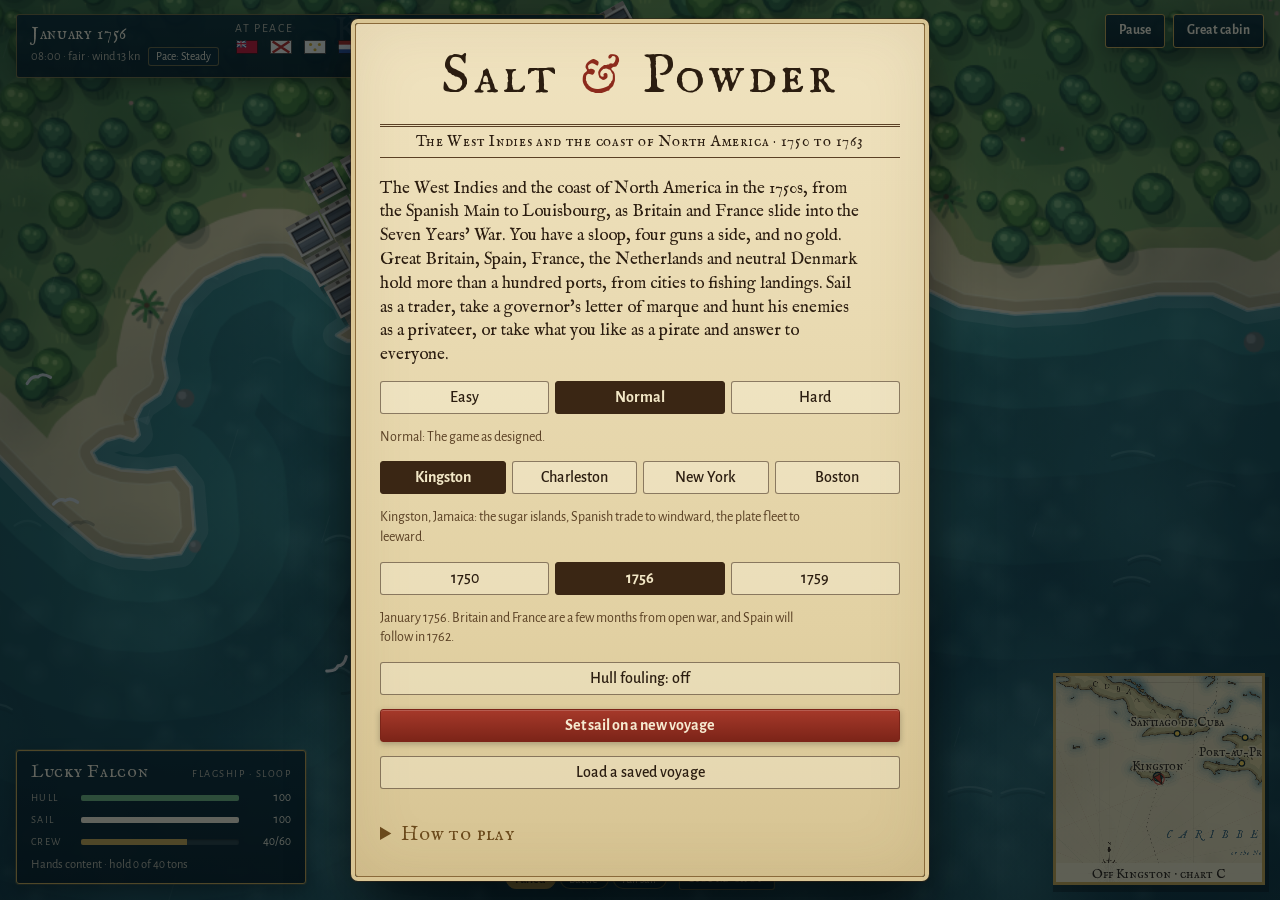
==== commit d6cbfcd8: "Redesign for wide screens: quarterdeck, great cabin and ashore, in one Georgian navy look Type and c" ====
--- a/index.html
+++ b/index.html
@@ -11,16 +11,17 @@
 @font-face { font-family: 'IM Fell English'; font-style: italic; font-weight: 400; font-display: swap; src: url([data-uri]) format('woff2'); unicode-range: U+0000-00FF, U+0131, U+0152-0153, U+02BB-02BC, U+02C6, U+02DA, U+02DC, U+0304, U+0308, U+0329, U+2000-206F, U+20AC, U+2122, U+2191, U+2193, U+2212, U+2215, U+FEFF, U+FFFD; }
 @font-face { font-family: 'IM Fell English'; font-style: normal; font-weight: 400; font-display: swap; src: url([data-uri]) format('woff2'); unicode-range: U+0000-00FF, U+0131, U+0152-0153, U+02BB-02BC, U+02C6, U+02DA, U+02DC, U+0304, U+0308, U+0329, U+2000-206F, U+20AC, U+2122, U+2191, U+2193, U+2212, U+2215, U+FEFF, U+FFFD; }
 @font-face { font-family: 'IM Fell English SC'; font-style: normal; font-weight: 400; font-display: swap; src: url([data-uri]) format('woff2'); unicode-range: U+0000-00FF, U+0131, U+0152-0153, U+02BB-02BC, U+02C6, U+02DA, U+02DC, U+0304, U+0308, U+0329, U+2000-206F, U+20AC, U+2122, U+2191, U+2193, U+2212, U+2215, U+FEFF, U+FFFD; }
-@font-face { font-family: 'Pirata One'; font-style: normal; font-weight: 400; font-display: swap; src: url([data-uri]) format('woff2'); unicode-range: U+0000-00FF, U+0131, U+0152-0153, U+02BB-02BC, U+02C6, U+02DA, U+02DC, U+0304, U+0308, U+0329, U+2000-206F, U+20AC, U+2122, U+2191, U+2193, U+2212, U+2215, U+FEFF, U+FFFD; }
 </style>
 <style>
 body{margin:0}[hidden]{display:none!important}
 /* Layout: full-bleed sea canvas; brass instruments pinned to the corners; ledger sheets for title, port and wreck. */
-/* Single dark world by choice: the sea is the page. */
+/* Two materials only: dark plates with a brass edge on deck, and paper everywhere else. Names in small capitals, prose in Fell, figures in Alegreya Sans. */
 :root{
-  --sea:#11434f; --sea-deep:#0a2a33; --ink:#08191e; --panel:rgba(8,25,30,.84);
-  --bone:#efe6cf; --bone-dim:#b9b39f; --brass:#d6a54e; --blood:#c4472f; --moss:#6c9a55;
-  --display:'Pirata One','Copperplate',Georgia,serif;
+  --sea:#0f3f4c; --sea-deep:#08222b; --ink:#08222b; --panel:rgba(8,34,43,.9);
+  --bone:#f3ead2; --bone-dim:#b9b39f; --brass:#c9a24a; --blood:#c9523f; --moss:#6fb37a;
+  --ox:#8c2a1c; --verd:#2f7d74; --paper:#ecdfba; --pink:#2b1d10; --pink2:#5a4024;
+  --display:'IM Fell English SC',Georgia,'Times New Roman',serif;
+  --prose:'IM Fell English',Georgia,'Times New Roman',serif;
   --body:'Alegreya Sans','Trebuchet MS',Verdana,sans-serif;
   color-scheme:dark;
 }
@@ -198,7 +199,7 @@
 #toast{border-color:rgba(214,165,78,.5)}
 @media (prefers-reduced-motion:reduce){button{transition:none}}
 .card.paper{background:linear-gradient(180deg,#eddfb9,#dcc998 70%,#d2bd8a);color:#3a2614;border-color:#8a6a3a;box-shadow:0 0 0 4px #d9c594,0 0 0 5px rgba(58,38,20,.5),0 24px 60px rgba(0,0,0,.6);font-family:"IM Fell English",Georgia,serif;max-width:640px}
-.paper .mast{font-family:"Pirata One","IM Fell English SC",serif;font-size:2.3rem;text-align:center;line-height:1.1;color:#2c1a0c}
+.paper .mast{font-family:"IM Fell English SC",serif;font-size:2.3rem;text-align:center;line-height:1.1;color:#2c1a0c}
 .paper .dateline{font-family:"IM Fell English SC",Georgia,serif;text-align:center;border-top:3px double #5a4024;border-bottom:1px solid #5a4024;padding:.3rem 0;margin:.4rem 0 .9rem;font-size:.95rem}
 .paper p{margin:0 0 .6rem;font-size:1.02rem;line-height:1.4;text-wrap:pretty}
 .paper p.you{border-left:3px solid #8c2a1c;padding-left:.6rem}
@@ -222,6 +223,278 @@
 #tutor{pointer-events:auto;background:rgba(214,165,78,.14);border:1px solid var(--brass);border-radius:4px;padding:6px 8px;font-size:13.5px;line-height:1.35;color:var(--bone);max-width:260px}#tutSkip{font-size:11.5px;padding:1px 6px;margin-top:4px}
 .paper .dbtns i{font-style:italic}.paper p i{opacity:.85}
 .paper .seal{display:inline-block;width:.8em;height:.8em;border-radius:50%;margin-right:.45em;box-shadow:inset 0 0 0 2px rgba(0,0,0,.25),0 0 0 1px rgba(58,38,20,.5);vertical-align:-.05em}.paper .bar{height:6px;background:#1f6b3a;border-radius:2px;margin:-2px 0 6px}.paper .bar.neg{background:#8c2a1c}
+/* ===== The Georgian navy look. Plates on deck; every sheet is paper. ===== */
+.topbar,.shipcard,.chip,.keys,#toast,#pauseBanner,#chartTools,#orders{background:linear-gradient(180deg,rgba(8,34,43,.9),rgba(6,24,30,.93));border:1px solid rgba(201,162,74,.55);border-radius:3px}
+.shipcard.flag{border-color:var(--brass)}
+button{border-radius:3px}
+button:hover:not(:disabled){background:#123a45}
+button.primary{background:linear-gradient(180deg,#e6c06a,#c2903a);color:#22160b;border-color:#c2903a}
+button.primary:hover:not(:disabled){background:linear-gradient(180deg,#f0cf80,#c9a24a)}
+.stat .k,.meter,.ordlbl{letter-spacing:.14em}
+.stat .v.gold{color:#e8c874;text-shadow:none}
+#pauseBanner strong,.ordhead strong{letter-spacing:.04em}
+#boardBtn,button.danger{background:linear-gradient(180deg,#a6392a,#7c2418);border-color:#e6c06a;color:#f6ead0}
+#boardBtn:hover:not(:disabled),button.danger:hover:not(:disabled){background:linear-gradient(180deg,#b84331,#8c2a1c)}
+.more[open] summary{background:#123a45}
+.coursechip{border-color:#ff8a73}
+#tutor{background:linear-gradient(180deg,rgba(8,34,43,.92),rgba(6,24,30,.94));border-color:var(--brass);border-left:3px solid var(--brass)}
+.card{--bone:#2b1d10;--bone-dim:#5a4024;--brass:#6b4a1c;--blood:#8c2a1c;--moss:#1f6b3a;color-scheme:light;
+  background:linear-gradient(180deg,#f0e3c0,#e2d1a3 70%,#d6c392);color:#2b1d10;border:1px solid #8a6a3a;border-radius:3px;
+  box-shadow:0 0 0 4px #d9c594,0 0 0 5px rgba(58,38,20,.5),0 24px 60px rgba(0,0,0,.6),inset 0 0 60px rgba(120,90,40,.12)}
+.card.paper{background:linear-gradient(180deg,#f0e3c0,#e2d1a3 70%,#d6c392);color:#2b1d10;border-color:#8a6a3a;font-family:var(--prose);
+  box-shadow:0 0 0 4px #d9c594,0 0 0 5px rgba(58,38,20,.5),0 24px 60px rgba(0,0,0,.6),inset 0 0 60px rgba(120,90,40,.12)}
+.card h1,.card h2{text-shadow:none;letter-spacing:.04em;color:#2b1d10}
+.card h2{font-size:30px;padding-bottom:.4rem;border-bottom:3px double #5a4024}
+.card h1{font-size:clamp(36px,8.4vw,56px);text-align:center;letter-spacing:.06em;line-height:1.05}
+.card h1 em{font-family:var(--prose);font-style:italic;color:var(--ox);padding:0 .08em}
+.card .dateline,.paper .dateline{font-family:var(--display);text-align:center;border-top:3px double #5a4024;border-bottom:1px solid #5a4024;padding:.3rem 0;margin:.2rem 0 .3rem;font-size:.95rem;letter-spacing:.05em}
+.card p{font-family:var(--prose);font-size:17px;line-height:1.4}
+.card p.note,.card .note{font-family:var(--body);font-size:14px;line-height:1.4}
+.ledger li{border-top:1px dotted rgba(90,64,36,.5)}
+.ledger li>span:first-child{font-family:var(--prose);font-size:17px;line-height:1.25}
+.ledger small{font-family:var(--body);line-height:1.35;margin-top:1px}
+.ledger li.sec{font-family:var(--display);font-size:19px;letter-spacing:.05em;color:#2b1d10;border-bottom:1px solid #5a4024;padding:14px 0 3px;margin-bottom:2px}
+.ledger li.txt{font-family:var(--body)}
+.card dt{font-family:var(--display);font-weight:400;letter-spacing:.04em;color:#2b1d10}
+.card dd{font-family:var(--prose);line-height:1.35}
+.card button{background:rgba(255,250,235,.3);color:#2b1d10;border-color:rgba(58,38,20,.55);font-weight:500}
+.card button:hover:not(:disabled){background:rgba(58,38,20,.13);box-shadow:0 0 0 1px rgba(58,38,20,.3)}
+.card button.primary,.paper .primary{background:linear-gradient(180deg,#a6392a,#7c2418);color:#f6ead0;border-color:#7c2418;font-weight:700;box-shadow:inset 0 1px 0 rgba(255,255,255,.18),0 2px 6px rgba(0,0,0,.25)}
+.card button.primary:hover:not(:disabled){background:linear-gradient(180deg,#b84331,#8c2a1c)}
+.card .seg button[aria-pressed="true"],.card .tabrow button[aria-selected="true"],.card .shipitem[aria-pressed="true"]{background:#3a2614;color:#f2e7c6;border-color:#3a2614;font-weight:700}
+.card .seg button[aria-pressed="true"]:hover:not(:disabled),.card .tabrow button[aria-selected="true"]:hover:not(:disabled),.card .shipitem[aria-pressed="true"]:hover{background:#4a321c}
+.card button.danger{background:linear-gradient(180deg,#a6392a,#7c2418);color:#f6ead0;border-color:#7c2418}
+.card input[type=text],.card textarea,.card select{background:rgba(255,250,235,.6);color:#2b1d10;border-color:rgba(58,38,20,.55)}
+.amt{color:#2b1d10}
+.purse{font-family:var(--body);font-weight:700;font-size:18px;color:#2b1d10}
+.shipitem small{color:inherit;opacity:.78}
+#shipNow{border-left:3px solid var(--verd);background:rgba(47,125,116,.1);font-family:var(--prose);font-size:17px}
+#townCanvas,#shipPic{border-color:#5a4024}
+.how summary{letter-spacing:.04em}
+.paper .mast{font-family:var(--display);letter-spacing:.06em;font-size:2.1rem;color:#2b1d10}
+.paper .dbtns button{background:#3a2614;color:#f2e7c6;border-color:#3a2614}
+.seal{display:inline-block;width:.72em;height:.72em;border-radius:50%;background:var(--ox);box-shadow:inset 0 0 0 2px rgba(0,0,0,.25),0 0 0 1px rgba(58,38,20,.4);margin-right:.4em;vertical-align:-.02em}
+/* ===== The quarterdeck (wide screens with a mouse): the sea fills the screen and the instruments stand at its edges ===== */
+body:not(.deck) .dk{display:none!important}
+body.deck .ph{display:none!important}
+.sc{font-family:var(--display);letter-spacing:.04em;font-weight:400}
+.plate{background:linear-gradient(180deg,rgba(8,34,43,.9),rgba(6,24,30,.93));border:1px solid rgba(201,162,74,.55);border-radius:3px;box-shadow:0 6px 18px rgba(0,0,0,.35)}
+.k{font-size:10.5px;letter-spacing:.14em;text-transform:uppercase;color:var(--bone-dim)}
+.k2{font-size:12.5px;color:var(--bone-dim);font-weight:400}
+body.deck #hud{display:block;padding:0}
+body.deck .topbar{position:fixed;left:16px;top:14px;flex-wrap:nowrap;padding:7px 14px;max-width:calc(100vw - 290px);box-shadow:0 6px 18px rgba(0,0,0,.35)}
+body.deck .stats{flex-wrap:nowrap;gap:0 16px;align-items:center}
+body.deck .stat{white-space:nowrap}
+body.deck .stat.when{gap:2px}
+#gDate{font-family:var(--display);font-size:17px;font-weight:400;letter-spacing:.04em}
+body.deck #whenBox{display:flex;gap:8px;align-items:center}
+body.deck #paceBtn{padding:0 7px;font-size:11.5px;line-height:1.55;border-color:rgba(201,162,74,.5);color:var(--bone)}
+body.deck .warbox{gap:3px}
+#gWar{display:block;width:124px;height:32px}
+#gWarT.war{color:#ff8a73}
+body.deck .stat.sepL{border-left:1px solid rgba(201,162,74,.4);padding-left:16px}
+body.deck .tools{position:fixed;right:16px;top:14px;margin:0;gap:8px;overflow:visible;max-width:none}
+body.deck .tools>*{display:none}
+body.deck .tools>#pauseBtn,body.deck .tools>#cabinBtn{display:inline-flex;align-items:center;padding:7px 13px;font-size:13.5px;font-weight:600;background:linear-gradient(180deg,rgba(8,34,43,.9),rgba(6,24,30,.93));box-shadow:0 6px 18px rgba(0,0,0,.35)}
+body.deck .tools>#pauseBtn:hover,body.deck .tools>#cabinBtn:hover{background:#123a45}
+body.deck #cabinBtn{border-color:var(--brass)}
+body.deck .side{position:fixed;left:16px;top:calc(var(--bar,48px) + 24px);width:214px;gap:5px;max-height:calc(100vh - var(--bar,48px) - 206px);overflow:hidden auto;scrollbar-width:thin}
+body.deck #flagCard{position:fixed;left:16px;bottom:16px;width:290px;padding:10px 14px;gap:6px}
+body.deck #flagCard .nm{align-items:baseline}
+body.deck #flagName{font-family:var(--display);font-size:18px;font-weight:400;letter-spacing:.04em}
+body.deck #flagCls{font-size:10.5px;letter-spacing:.14em;text-transform:uppercase;color:var(--bone-dim)}
+body.deck #flagCard .meter{grid-template-columns:44px 1fr 46px;font-size:10.5px}
+.meter em{font-style:normal;text-align:right;font-size:12.5px;letter-spacing:0;color:var(--bone);font-variant-numeric:tabular-nums;text-transform:none}
+#bCrew{background:var(--brass)}
+body.deck #flagNote{font-size:12.5px;color:var(--bone-dim);margin-top:1px}
+.pn{display:inline-block;width:0;height:0;border-top:5.5px solid transparent;border-bottom:5.5px solid transparent;border-left:12px solid #fff;margin-right:7px;flex:none;align-self:center}
+.pn.t{border-left-color:#e8b92e}.pn.e{border-left-color:#7fb0ff}.pn.c{border-left-color:#ff8a73}.pn.p{border-left-color:#b9b39f}
+body.deck #fleetCol{gap:5px}
+body.deck #fleetCol .shipcard{padding:5px 10px 7px;gap:5px}
+body.deck #fleetCol .nm{display:flex;font-size:13.5px;font-weight:500;justify-content:flex-start;align-items:baseline}
+body.deck #fleetCol .nm>span{flex:1}
+body.deck #fleetCol .nm small{font-size:11.5px;color:var(--bone-dim);letter-spacing:0;max-width:58%;overflow:hidden;text-overflow:ellipsis}
+body.deck #fleetCol .meter{display:block}
+body.deck #fleetCol .meter i{height:4px}
+body.deck #fleetCol.many .shipcard{padding:3px 10px 5px;gap:3px}
+body.deck #fleetCol.many .shipcard>*:nth-child(n+3){display:block}
+body.deck #fleetCol.many .meter i{height:3px}
+body.deck #fleetRow{flex-wrap:wrap;gap:4px}
+body.deck #fleetRow .mini{flex:1 1 auto;background:rgba(8,34,43,.55);border-color:rgba(201,162,74,.35);color:var(--bone-dim);font-size:11.5px}
+body.deck #fleetRow .mini[aria-pressed="true"]{color:var(--bone);border-color:var(--brass)}
+body.deck #chase{display:none!important}
+#target{position:fixed;top:14px;left:max(calc(50% - 180px),calc(var(--tlw,600px) + 30px));width:360px;box-sizing:border-box;padding:7px 14px;text-align:center}
+body.tight #target{top:calc(var(--bar,48px) + 24px);left:calc(50% - 180px)}
+#tgName{font-size:16px;color:#ffb3a3}
+.tgbars{display:flex;gap:10px;align-items:center;margin-top:4px}
+.tgbars i{flex:1;height:6px;border-radius:3px;background:rgba(243,234,210,.16);overflow:hidden;display:block}
+.tgbars b{display:block;height:100%;width:100%;background:var(--blood)}
+#tgSails{background:var(--bone)}
+#tgNote{font-size:12.5px;color:#9fe0b5;margin-top:4px}
+#binn{position:fixed;left:50%;bottom:10px;transform:translateX(-50%);display:grid;grid-template-columns:auto auto auto;align-items:end;justify-items:center;gap:0 10px}
+.gun{all:unset;box-sizing:border-box;cursor:pointer;display:grid;justify-items:center;position:relative;margin-bottom:4px}
+.gun svg{display:block}
+.gun b{position:absolute;left:0;right:0;top:0;height:74px;display:grid;place-items:center;font-size:13px}
+.gun .k{margin-top:1px;white-space:nowrap}
+.gun:focus-visible{outline:2px solid var(--bone);outline-offset:2px;border-radius:4px}
+.gun:hover .g0{fill:#123a45}
+.g0{fill:#0a2a33;stroke:rgba(201,162,74,.5);stroke-width:2}
+.g1{fill:none;stroke:var(--brass);stroke-width:5;stroke-linecap:round}
+.g1.rdy{stroke:#6fb37a}
+.mid{display:grid;justify-items:center}
+#rose{display:block;filter:drop-shadow(0 6px 14px rgba(0,0,0,.5))}
+.r0{fill:#0a2a33;stroke:var(--brass);stroke-width:3}.r1{fill:none;stroke:rgba(201,162,74,.4)}
+#roseTicks line{stroke:var(--brass);stroke-width:1}
+#rose text{font-family:var(--display);font-size:11px;fill:var(--bone-dim);text-anchor:middle}
+#rose text.rN{font-size:13px;fill:var(--bone)}
+#roseShip path{fill:var(--bone);stroke:#2b1d10}
+#roseWind path{fill:#e8b92e}#roseWind line{stroke:#e8b92e;stroke-width:2.5}
+.read{padding:2px 12px 3px;margin-top:-9px;white-space:nowrap;position:relative}
+#posN{font-size:15px}#posN.irons{color:#ff8a73}
+#knots{font-size:15px;color:#e8c874;font-variant-numeric:tabular-nums}
+#binRow{grid-column:1/-1;display:flex;gap:4px;justify-content:center;margin-top:5px;align-items:center}
+#binRow button{font-size:12px;padding:2px 9px;border-radius:10px;border-color:rgba(201,162,74,.5);color:var(--bone-dim);background:rgba(8,34,43,.8);white-space:nowrap}
+#binRow button[aria-pressed="true"]{background:var(--brass);color:#22160b;border-color:var(--brass);font-weight:700}
+#binRow #shotBtn{border-radius:3px;color:var(--bone);font-family:var(--display);letter-spacing:.04em;font-size:13px;margin-left:8px;padding:2px 10px}
+body.deck .bottom{position:fixed;left:0;right:0;top:calc(50% + 84px);margin:0;pointer-events:none;gap:6px}
+body.deck .bottom>*{pointer-events:auto}
+body.deck #orders{position:fixed;left:16px;bottom:176px}
+body.deck #dock,body.deck #boardBtn{font-size:14px;padding:6px 14px;background:linear-gradient(180deg,rgba(8,34,43,.92),rgba(6,24,30,.95));color:var(--bone);border-color:#9fe0b5;font-weight:500;box-shadow:0 6px 18px rgba(0,0,0,.4)}
+body.deck #boardBtn{border-color:#ff8a73}
+body.deck #dock:hover,body.deck #boardBtn:hover{background:#123a45}
+body.deck .keys{display:none}
+body.deck #toast{top:calc(var(--bar,48px) + 24px)}
+body.deck.tight.tgt #toast{top:calc(var(--bar,48px) + 110px)}
+body.deck #pauseBanner{top:calc(var(--bar,48px) + 84px)}
+#menuOpts button{flex:1 1 auto}
+.card dl.keysref{grid-template-columns:auto 1fr auto 1fr;font-size:14px}
+.card dl.keysref dt{font-family:var(--body);font-weight:700}
+.card dl.keysref dd{font-family:var(--body)}
+/* ===== The great cabin: one table, six tabs ===== */
+#cabinBar{position:fixed;left:16px;right:16px;top:10px;display:flex;align-items:flex-end;gap:14px;z-index:5}
+.cabtabs{display:flex;gap:3px}
+.cabtabs button{padding:9px 18px 7px;font:400 15px var(--display);letter-spacing:.06em;color:#cdbf98;border:1px solid rgba(201,162,74,.35);border-bottom:0;border-radius:4px 4px 0 0;background:rgba(8,34,43,.9);white-space:nowrap}
+.cabtabs button:hover:not(:disabled){background:#123a45;box-shadow:none}
+.cabtabs button[aria-selected="true"],.cabtabs button[aria-selected="true"]:hover{background:#f0e3c0;color:#2b1d10;border-color:#f0e3c0}
+#cabNote{font-size:15px;color:#cdbf98;margin-left:auto;padding-bottom:8px;white-space:nowrap;text-shadow:0 1px 2px #000}
+#cabBack{margin-bottom:5px;white-space:nowrap}
+@media (max-width:1080px){#cabNote{display:none}#cabBack{margin-left:auto}.cabtabs button{padding-inline:12px}}
+.pane{position:fixed;top:49px;bottom:16px;box-sizing:border-box;padding:12px;overflow:auto;color:#2b1d10;background:linear-gradient(180deg,#f0e3c0,#e2d1a3 70%,#d6c392);box-shadow:0 10px 30px rgba(0,0,0,.45),inset 0 0 60px rgba(120,90,40,.12);
+  --bone:#2b1d10;--bone-dim:#5a4024;--brass:#6b4a1c;color-scheme:light;-webkit-user-select:text;user-select:text}
+#muster{left:16px;width:250px;display:flex;flex-direction:column}
+#shipPane{right:16px;width:276px;padding:12px 14px;display:flex;flex-direction:column;gap:2px}
+.ph2{font-size:19px;padding-bottom:6px;border-bottom:3px double #5a4024;margin-bottom:2px}
+#musterList{flex:1;min-height:0;overflow:auto}
+.mitem{all:unset;box-sizing:border-box;display:block;width:100%;cursor:pointer;padding:7px 6px;border-bottom:1px dotted rgba(90,64,36,.45);border-left:3px solid transparent}
+.mitem:hover{background:rgba(58,38,20,.07)}
+.mitem:focus-visible{outline:2px solid #2b1d10;outline-offset:-2px}
+.mitem[aria-pressed="true"]{background:rgba(47,125,116,.16);border-left-color:var(--verd)}
+.mitem .l1{display:flex;justify-content:space-between;align-items:baseline;gap:6px;font-size:15px}
+.mitem .l1 b{font-family:var(--prose);font-weight:700}
+.mitem .l1 span:last-child{font-size:12px;color:#5a4024;font-variant-numeric:tabular-nums}
+.mitem .l2{font-size:12.5px;color:#5a4024;margin-left:19px;margin-top:1px}
+.pane .pn,.card .pn{filter:drop-shadow(0 0 .6px #2b1d10) drop-shadow(0 0 .6px #2b1d10)}
+.pn.f{border-left-color:#2b1d10}
+.mleg{font-size:12px;color:#5a4024;padding-top:8px;display:flex;flex-wrap:wrap;gap:2px 4px;align-items:center}
+.mleg .pn{margin:0 3px 0 5px}
+#shipPane .sub{font-size:12.5px;color:#5a4024;line-height:1.35}
+#shipPane .rule{border:0;border-top:3px double #5a4024;margin:8px 0;width:100%}
+#shipPane .now{font-family:var(--prose);font-size:15.5px;line-height:1.35;margin:0}
+#shipPane .k{color:#5a4024;margin:10px 0 3px}
+#shipPane .v{font-size:14px;line-height:1.35}
+#shipPane .v b.up{color:#1f6b3a}#shipPane .v b.dn{color:#8c2a1c}
+#shipPane .btns{display:flex;flex-wrap:wrap;gap:6px}
+.pane button{background:rgba(255,250,235,.3);color:#2b1d10;border-color:rgba(58,38,20,.55);font-size:13px;font-weight:600;padding:5px 10px}
+.pane button:hover:not(:disabled){background:rgba(58,38,20,.13);box-shadow:none}
+.pane button.ink{background:#3a2614;color:#f2e7c6;border-color:#3a2614}
+.pane button.ink:hover:not(:disabled){background:#4a321c}
+#shipPane .word{margin-top:auto;border-top:1px solid #5a4024;padding-top:8px;font-family:var(--prose);font-style:italic;font-size:13.5px;line-height:1.35}
+#shipPane .x{position:absolute;right:8px;top:8px;padding:0 8px;font-size:17px;line-height:1.3}
+#shipPane{position:fixed}
+body.cabin #chartTools{left:290px;bottom:calc(92px + env(safe-area-inset-bottom,0px))}
+body.cabin #cClose{display:none}
+#chartTools button[aria-pressed="true"]{border-color:var(--bone);color:var(--bone)}
+#chartTools button[aria-pressed="false"]{color:var(--bone-dim);border-color:rgba(201,162,74,.4)}
+body.cabin #fleetSheet,body.cabin #paper,body.cabin #menu{background:#0a2530;align-items:stretch;padding:49px 16px 16px}
+body.cabin #fleetSheet>.card,body.cabin #paper>.card,body.cabin #menu>.card{width:100%;max-width:none;box-sizing:border-box;border:0;border-radius:0 3px 3px 3px;box-shadow:0 10px 30px rgba(0,0,0,.45),inset 0 0 60px rgba(120,90,40,.12)}
+body.cabin #paper>.card,body.cabin #menu>.card{padding-inline:max(24px,calc(50% - 390px))}
+body.cabin #fleetSheet .purse,body.cabin #fleetClose,body.cabin #menuClose{display:none}
+body.cabin .fleetgrid{grid-template-columns:minmax(0,1.55fr) minmax(340px,1fr);gap:0;flex:1}
+body.cabin .shiplist{overflow:auto;padding-right:18px;gap:0}
+body.cabin .shipdetail{overflow:auto;border-left:1px solid rgba(90,64,36,.5);padding-left:18px}
+body.cabin .shipdetail .ledger.panel{max-height:none;overflow:visible}
+body.cabin #shipPic{max-width:360px}
+.mrow{display:grid;grid-template-columns:minmax(130px,1.35fr) minmax(74px,.8fr) minmax(86px,.95fr) minmax(110px,1.25fr) 112px minmax(76px,.85fr);gap:0 10px;align-items:center;text-align:left}
+.mhead{font-family:var(--display);font-size:12.5px;letter-spacing:.08em;color:#5a4024;border-bottom:1px solid #5a4024;padding:4px 8px}
+button.mrow.shipitem{background:transparent;border:0;border-bottom:1px dotted rgba(90,64,36,.5);border-radius:0;padding:8px;font-weight:400;font-size:14.5px;color:#2b1d10}
+button.mrow.shipitem:hover:not(:disabled){background:rgba(58,38,20,.07);box-shadow:none}
+.card button.mrow.shipitem[aria-pressed="true"]{background:rgba(47,125,116,.17);color:#2b1d10;font-weight:400;box-shadow:inset 3px 0 0 var(--verd)}
+.card button.mrow.shipitem[aria-pressed="true"]:hover{background:rgba(47,125,116,.22)}
+.mrow .nmc{display:flex;align-items:center;font-family:var(--prose);font-weight:700;font-size:17px;white-space:nowrap;overflow:hidden;text-overflow:ellipsis}
+.mrow>span{white-space:nowrap;overflow:hidden;text-overflow:ellipsis}
+.mrow .hb{display:flex;align-items:center;gap:6px;font-variant-numeric:tabular-nums;font-size:13px}
+.mrow .hb i{flex:1;height:6px;border-radius:3px;background:rgba(58,38,20,.2);overflow:hidden;display:block}
+.mrow .hb b{display:block;height:100%;background:#1f6b3a}.mrow .hb b.low{background:#8c2a1c}
+.mextra{padding:12px 8px 4px;display:flex;flex-direction:column;gap:8px}
+.mextra .btns{display:flex;flex-wrap:wrap;gap:6px;align-items:center}
+.mextra .btns .k{color:#5a4024;margin-right:4px}
+.mextra p{margin:0;font-size:15.5px}
+/* cabin: small corrections */
+body.cabin #fleetSheet>.card,body.cabin #paper>.card,body.cabin #menu>.card{height:100%}
+.paper p{max-width:none}
+body.cabin #paperClose{align-self:flex-start;background:rgba(255,250,235,.3);color:#2b1d10;border-color:rgba(58,38,20,.55);font-weight:600;box-shadow:none;font-family:var(--body);padding:6px 14px}
+body.cabin #paperClose:hover{background:rgba(58,38,20,.13)}
+.paper .seal.read{background:transparent;box-shadow:inset 0 0 0 1.5px rgba(58,38,20,.45)}
+.pane button.ink:disabled{background:rgba(255,250,235,.3);color:#2b1d10;border-color:rgba(58,38,20,.55)}
+#shipHead{font-family:var(--display);font-weight:400;font-size:20px;letter-spacing:.04em}
+/* ===== Ashore: the town is the screen, its buildings are the tabs ===== */
+#townWrap{display:contents}
+body.deck #port{padding:0;display:block;background:var(--sea-deep)}
+body.deck #port>.card{position:absolute;inset:0;width:auto;max-height:none;background:linear-gradient(180deg,#0f3f4c,#08222b);border:0;border-radius:0;box-shadow:none;padding:0;display:block;overflow:hidden;--ptop:clamp(210px,calc(100vw*.2049),46vh)}
+body.deck #townWrap{display:block;position:absolute;left:0;right:0;top:0}
+body.deck #townWrap::after{content:"";position:absolute;inset:0;background:linear-gradient(180deg,rgba(8,34,43,.38) 0,rgba(8,34,43,0) 22%,rgba(8,34,43,0) 52%,rgba(8,34,43,.92) 100%);pointer-events:none}
+body.deck #townCanvas{width:100%;height:auto;border:0;border-radius:0;margin:0}
+body.deck #port .head{position:absolute;left:24px;top:14px;right:24px;z-index:2;pointer-events:none;align-items:flex-start}
+body.deck #portName{font-size:40px;color:#f3ead2;border:0;padding:0;text-shadow:0 2px 0 rgba(0,0,0,.6),0 0 14px rgba(0,0,0,.5)}
+body.deck #portNation{color:#f3ead2;font-size:14.5px;text-shadow:0 1px 0 rgba(0,0,0,.8),0 0 8px rgba(0,0,0,.7);display:block;margin-top:2px;max-width:60vw}
+body.deck #port .purse{color:#e8c874;font-size:17px;padding:6px 13px;background:linear-gradient(180deg,rgba(8,34,43,.9),rgba(6,24,30,.93));border:1px solid rgba(201,162,74,.55);border-radius:3px;box-shadow:0 6px 18px rgba(0,0,0,.35)}
+body.deck #townTabs{position:absolute;inset:0;display:block;pointer-events:none;z-index:1}
+body.deck #townTabs button{position:absolute;transform:translate(-50%,-50%);pointer-events:auto;flex:none;padding:4px 12px 3px;font:400 14.5px var(--display);letter-spacing:.05em;color:#2b1d10;background:#f0e3c0;border:1px solid #2b1d10;border-radius:2px;box-shadow:0 3px 8px rgba(0,0,0,.45)}
+body.deck #townTabs button:hover{background:#fff6dc}
+body.deck #townTabs button[data-tab="fleet"]{display:none}
+body.deck #townTabs button[aria-selected="true"]{background:#f0e3c0;color:#2b1d10;font-weight:400;border-color:#c9a24a;box-shadow:0 0 0 2px #c9a24a,0 3px 10px rgba(0,0,0,.5)}
+body.deck #quay,body.deck #port .ledger.panel{position:absolute;top:var(--ptop);bottom:74px;box-sizing:border-box;overflow:auto;background:linear-gradient(180deg,#f0e3c0,#e2d1a3 70%,#d6c392);box-shadow:0 10px 30px rgba(0,0,0,.5),inset 0 0 60px rgba(120,90,40,.12);z-index:2;-webkit-user-select:text;user-select:text}
+body.deck #quay{left:24px;width:calc(38% - 36px);padding:14px 20px}
+body.deck #port .ledger.panel{right:24px;left:38%;padding:6px 22px 14px;max-height:none;min-height:0}
+@media (max-width:1180px){body.deck #quay{width:calc(30% - 34px);padding:12px 14px}body.deck #port .ledger.panel{left:30%;padding-inline:14px}table.mk td,table.mk th{padding-inline:5px}}
+#quay h3{font:400 21px var(--display);letter-spacing:.05em;margin:0 0 8px;padding-bottom:6px;border-bottom:3px double #5a4024}
+#quay p{margin:0 0 10px;font-size:16.5px;line-height:1.38;max-width:none}
+#quay p.it{font-style:italic}
+#quay .btns{display:flex;flex-wrap:wrap;gap:6px;margin:-4px 0 12px}
+#quay button{font-size:13px;font-weight:600;padding:5px 10px}
+#quay button.ink{background:#3a2614;color:#f2e7c6;border-color:#3a2614}
+#quay button.ink:hover:not(:disabled){background:#4a321c}
+body.deck .portfoot{position:absolute;left:24px;right:24px;bottom:16px;margin:0;z-index:2}
+body.deck .portfoot button{background:linear-gradient(180deg,rgba(8,34,43,.9),rgba(6,24,30,.93));color:#f3ead2;border-color:rgba(201,162,74,.6);font-weight:600;padding:9px 18px}
+body.deck .portfoot button:hover:not(:disabled){background:#123a45}
+body.deck .portfoot button.primary{flex:none;margin-left:auto;min-width:230px;background:linear-gradient(180deg,#e6c06a,#c2903a);color:#22160b;border-color:#c2903a;font-size:16px;font-weight:700}
+body.deck .portfoot button.primary:hover:not(:disabled){background:linear-gradient(180deg,#f0cf80,#c9a24a)}
+#portDisp.has::before{content:"";display:inline-block;width:.7em;height:.7em;border-radius:50%;background:#b8372a;box-shadow:inset 0 0 0 2px rgba(0,0,0,.25);margin-right:.45em}
+/* tables on paper */
+.ledger li.tbl{display:block;padding:0;border-top:0}
+table.mk{border-collapse:collapse;width:100%}
+table.mk th{font:400 12.5px var(--display);letter-spacing:.08em;color:#5a4024;border-bottom:1px solid #5a4024;padding:5px 8px;text-align:left;white-space:nowrap;position:sticky;top:0}
+table.mk td{padding:5px 8px;font-size:14px;border-top:1px dotted rgba(90,64,36,.5);vertical-align:middle}
+table.mk tr:first-child td{border-top:0}
+table.mk td.gd{font-family:var(--prose);font-size:17px;white-space:nowrap}
+table.mk td.gd small{display:block;font-family:var(--body);font-size:12px;color:#5a4024;margin-top:-1px}
+table.mk .num{text-align:right;font-variant-numeric:tabular-nums;font-weight:700;white-space:nowrap}
+table.mk th.num{font-weight:400}
+table.mk td.tr{width:14px;padding-inline:0;font-size:12px}
+table.mk td.up{color:#8c2a1c}table.mk td.dn{color:#1f6b3a}
+table.mk td.bk{color:#5a4024;font-size:13.5px}
+table.mk td.bt{white-space:nowrap;text-align:right;padding-inline:4px}
+table.mk td.bt button{min-width:44px;padding:3px 9px;font-size:13px;font-weight:600;font-variant-numeric:tabular-nums}
 </style>
 
 </head>
@@ -231,12 +504,14 @@
 <div id="hud">
   <div class="topbar" id="topbar">
     <div class="stats">
-      <div class="stat"><span class="k">Gold</span><span class="v gold" id="gold">0</span></div>
+      <div class="stat when dk"><span class="v" id="gDate"></span><span class="k2" id="whenBox"><span id="gWx"></span></span></div>
+      <div class="stat warbox dk"><span class="k" id="gWarT">At peace</span><canvas id="gWar" width="124" height="32" role="img" aria-label="The flags of the four powers; a red tie joins nations at war"></canvas></div>
+      <div class="stat sepL"><span class="k">Purse</span><span class="v gold" id="gold">0</span></div>
       <div class="stat"><span class="k">Rank</span><span class="v" id="rank">Master</span></div>
       <div class="stat"><span class="k">Commission</span><span class="v" id="marq">None</span></div>
-      <div class="stat"><span class="k">Hold</span><button class="v link" id="holdLine" type="button" title="Open the ship's manifest">0/40 t</button></div>
-      <div class="stat"><span class="k">Crew</span><span class="v" id="crewStat">40/60</span></div>
-      <div class="stat"><span class="k">Sails</span><span class="v" id="sailSet">Furled</span></div>
+      <div class="stat ph"><span class="k">Hold</span><button class="v link" id="holdLine" type="button" title="Open the ship's manifest">0/40 t</button></div>
+      <div class="stat ph"><span class="k">Crew</span><span class="v" id="crewStat">40/60</span></div>
+      <div class="stat ph"><span class="k">Sails</span><span class="v" id="sailSet">Furled</span></div>
     </div>
     <div class="tools">
       <button id="shotBtn" type="button" title="Shot loaded (R)">Round shot</button>
@@ -251,6 +526,7 @@
       <button id="menuBtn" type="button" title="Save, load, difficulty (Esc)">Log book</button>
       <span class="sep"></span>
       <button id="pauseBtn" type="button" title="Pause to give orders (P)">Pause</button>
+      <button id="cabinBtn" class="dk" type="button" title="The great cabin: chart, fleet, ledger, dispatches, gazette and log book (C)"><span class="seal" id="cabSeal" hidden></span><span id="cabTxt">Great cabin</span></button>
       <details class="more"><summary title="Sound, zoom, full screen">More</summary>
       <button id="muteBtn" type="button">Sound on</button>
       <button id="zoomOutBtn" type="button" aria-label="Zoom out" title="Zoom out (-)">−</button>
@@ -262,18 +538,28 @@
   </div>
   <div class="side" id="side">
     <button class="shipcard flag" id="flagCard" type="button" title="Manage your flagship">
-      <span class="nm"><span id="flagName">Sloop</span><small>Flagship</small></span>
-      <span class="meter"><span>Hull</span><i><b id="bHull"></b></i></span>
-      <span class="meter"><span>Sail</span><i><b id="bSails"></b></i></span>
-      <span class="meter"><span>Port</span><i><b id="bPort"></b></i></span>
-      <span class="meter"><span>Stbd</span><i><b id="bStar"></b></i></span>
+      <span class="nm"><span id="flagName">Sloop</span><small id="flagCls">Flagship</small></span>
+      <span class="meter"><span>Hull</span><i><b id="bHull"></b></i><em class="dk" id="nHull"></em></span>
+      <span class="meter"><span>Sail</span><i><b id="bSails"></b></i><em class="dk" id="nSails"></em></span>
+      <span class="meter dk"><span>Crew</span><i><b id="bCrew"></b></i><em id="nCrew"></em></span>
+      <span class="meter ph"><span>Port</span><i><b id="bPort"></b></i></span>
+      <span class="meter ph"><span>Stbd</span><i><b id="bStar"></b></i></span>
+      <span class="cr dk" id="flagNote"></span>
     </button>
     <div id="fleetCol"></div>
     <div id="tutor" hidden><span id="tutText"></span> <button type="button" id="tutSkip">Skip the lesson</button></div>
-    <div class="row" id="fleetRow" hidden><button class="mini" id="formBtn" type="button" title="Fleet formation (G)">Line astern</button><button class="mini" id="orderBtn" type="button" title="Fleet orders (H)">Line of battle</button></div>
+    <div class="row" id="fleetRow" hidden><button class="mini" id="formBtn" type="button" title="Fleet formation (G)">Line astern</button><button class="mini" id="orderBtn" type="button" title="Fleet orders (H)">Line of battle</button><button class="mini dk" id="sightBtn" type="button" aria-pressed="false" title="Show every ship of yours, or only those in sight of the flagship">All ships</button></div>
     <div class="note2 chip" id="chase" hidden></div>
     <div class="note2 chip" id="missionLine" hidden></div>
     <button class="note2 chip coursechip" id="courseLine" type="button" title="Hand the helm over or take it back (N)" hidden></button>
+  </div>
+  <div class="dk plate" id="target" role="status" hidden><div class="sc" id="tgName"></div><div class="tgbars"><span class="k">Hull</span><i><b id="tgHull"></b></i><span class="k">Sails</span><i><b id="tgSails"></b></i></div><div id="tgNote"></div></div>
+  <div class="dk" id="binn">
+    <button type="button" class="gun" id="gunP" title="Fire the port broadside (Q)"><svg viewBox="-37 -37 74 74" width="74" height="74" aria-hidden="true"><circle r="30" class="g0"/><circle r="30" class="g1" id="arcP" transform="rotate(-90)"/></svg><b>Q</b><span class="k" id="gunPT">Port guns</span></button>
+    <div class="mid"><svg id="rose" viewBox="-66 -66 132 132" width="132" height="132" role="img" aria-label="Compass: the pale needle is your heading, the gold arrow the wind"><circle r="62" class="r0"/><circle r="52" class="r1"/><g id="roseTicks"></g><text y="-27" class="rN">N</text><text x="35" y="4" class="rD">E</text><text x="-35" y="4" class="rD">W</text><text y="38" class="rD">S</text><g id="roseShip"><path d="M24 0L-16 9L-9 0L-16-9Z"/></g><g id="roseWind"><path d="M-33 0L-46 6.5L-46-6.5Z"/><line x1="-60" x2="-46"/></g></svg>
+      <div class="read plate"><span class="sc" id="posN"></span> <b id="knots"></b></div></div>
+    <button type="button" class="gun" id="gunS" title="Fire the starboard broadside (E)"><svg viewBox="-37 -37 74 74" width="74" height="74" aria-hidden="true"><circle r="30" class="g0"/><circle r="30" class="g1" id="arcS" transform="rotate(-90)"/></svg><b>E</b><span class="k" id="gunST">Starboard guns</span></button>
+    <div id="binRow" role="group" aria-label="Sail and shot"><button type="button" data-sail="0" title="Furl the sails (S)">Furled</button><button type="button" data-sail="1" title="Battle sail">Battle</button><button type="button" data-sail="2" title="Full sail (W)">Full sail</button></div>
   </div>
   <div class="bottom">
     <div id="orders" role="group" aria-label="Combat orders" hidden>
@@ -293,12 +579,19 @@
   </div>
 </div>
 <div id="toast" class="off" role="status" aria-live="polite"></div>
-<div id="chartTools" hidden><button type="button" id="czOut" aria-label="Zoom the chart out">−</button><button type="button" id="czIn" aria-label="Zoom the chart in">+</button><button type="button" id="cPrice" title="Show the price book on the chart, one good at a time">Prices</button><button type="button" id="cClear">Clear course</button><button type="button" class="primary" id="cClose">Close chart</button></div>
+<div id="chartTools" hidden><button type="button" id="czOut" aria-label="Zoom the chart out">−</button><button type="button" id="czIn" aria-label="Zoom the chart in">+</button><button type="button" id="cPrice" title="Show the price book on the chart, one good at a time">Prices</button><button type="button" class="dk" id="cRoutes" aria-pressed="true" title="Show your traders' runs">Routes</button><button type="button" class="dk" id="cWx" aria-pressed="true" title="Show the wind, hurricanes and harbours shut by ice">Weather</button><button type="button" id="cClear">Clear course</button><button type="button" class="primary" id="cClose">Close chart</button></div>
+<div id="cabinBar" hidden>
+  <div class="cabtabs" role="tablist" aria-label="The great cabin"><button type="button" role="tab" data-cab="chart" title="The chart (C)">Chart</button><button type="button" role="tab" data-cab="fleet" title="The muster book (V)">Fleet</button><button type="button" role="tab" data-cab="ledger" title="The trade ledger (K)">Ledger</button><button type="button" role="tab" data-cab="dispatches" title="Dispatches from your captains (L)"><span class="seal" id="cabDSeal" hidden></span><span id="cabDTxt">Dispatches</span></button><button type="button" role="tab" data-cab="gazette" title="The gazette (J)">Gazette</button><button type="button" role="tab" data-cab="log" title="Save, load and settings">Log book</button></div>
+  <span class="sc" id="cabNote"></span><button class="primary" id="cabBack" type="button">Back on deck</button>
+</div>
+<div class="pane" id="muster" hidden><div class="sc ph2">The muster</div><div id="musterList"></div><div class="mleg"><i class="pn t"></i>trader <i class="pn e"></i>escort <i class="pn c"></i>cruiser <i class="pn p"></i>in port</div></div>
+<div class="pane" id="shipPane" hidden></div>
 <div id="pauseBanner" role="status" hidden><strong>Paused.</strong> Set the formation (G) and orders (H), change shot (R), and click an enemy ship to name her the fleet's target. Press P to resume.</div>
 
 <div class="sheet" id="title">
   <div class="card">
     <h1>Salt <em>&amp;</em> Powder</h1>
+    <div class="dateline">The West Indies and the coast of North America · 1750 to 1763</div>
     <p>The West Indies and the coast of North America in the 1750s, from the Spanish Main to Louisbourg, as Britain and France slide into the Seven Years' War. You have a sloop, four guns a side, and no gold. Great Britain, Spain, France, the Netherlands and neutral Denmark hold more than a hundred ports, from cities to fishing landings. Sail as a trader, take a governor's letter of marque and hunt his enemies as a privateer, or take what you like as a pirate and answer to everyone.</p>
     
     <div class="seg" role="group" aria-label="Difficulty"><button type="button" data-diff="easy">Easy</button><button type="button" data-diff="normal">Normal</button><button type="button" data-diff="hard">Hard</button></div>
@@ -334,16 +627,19 @@
 <div class="sheet" id="port" hidden>
   <div class="card wide">
     <div class="head"><div><h2 id="portName">Port</h2><span class="note" id="portNation"></span></div><span class="purse"><span id="portGold">0</span> gold</span></div>
+    <div id="townWrap">
     <canvas id="townCanvas" width="1640" height="560" role="img" aria-label="The town seen from above. Use the tabs below to visit the shipyard, market, tavern, governor and your fleet."></canvas>
     <div class="tabrow" id="townTabs" role="tablist" aria-label="Places in town"><button type="button" role="tab" data-tab="yard">Shipyard</button><button type="button" role="tab" data-tab="market">Market</button><button type="button" role="tab" data-tab="tavern">Tavern</button><button type="button" role="tab" data-tab="governor">Governor</button><button type="button" role="tab" data-tab="fleet">Your fleet</button></div>
+    </div>
+    <div class="dk" id="quay"></div>
     <ul class="ledger panel" id="ledger"></ul>
-    <div class="portfoot"><button id="portChart" type="button" title="Open the chart (C)">Chart</button><button id="portDisp" type="button" title="Dispatches from your captains (L)">Dispatches</button><button id="portGaz" type="button" title="The gazette (J)">Gazette</button><button class="primary" id="leaveBtn" type="button">Weigh anchor</button></div>
+    <div class="portfoot"><button id="portChart" type="button" title="Open the chart (C)">Chart</button><button id="portFleet" class="dk" type="button" title="The muster book (V)">Fleet</button><button id="portDisp" type="button" title="Dispatches from your captains (L)">Dispatches</button><button id="portGaz" type="button" title="The gazette (J)">Gazette</button><button class="primary" id="leaveBtn" type="button">Weigh anchor</button></div>
   </div>
 </div>
 
 <div class="sheet" id="fleetSheet" hidden>
   <div class="card wide">
-    <div class="head"><h2>Fleet</h2><span class="purse"><span id="fleetGold">0</span> gold</span></div>
+    <div class="head"><h2 id="fleetTitle">Fleet</h2><span class="purse"><span id="fleetGold">0</span> gold</span></div>
     <div class="fleetgrid">
       <div class="shiplist" id="shipList"></div>
       <div class="shipdetail">
@@ -412,6 +708,14 @@
     <ul class="ledger"><li class="sec">The economy</li></ul>
     <div class="seg" role="group" aria-label="Economy"><button type="button" data-eco="trade">Trade income</button><button type="button" data-eco="prize">Prize money</button><button type="button" data-eco="wage">Wages</button></div>
     <p class="note">Each can be lean, normal or rich. They apply at once and are remembered on this device.</p>
+    <div class="dk"><ul class="ledger"><li class="sec">On deck</li></ul>
+    <div class="seg" id="menuOpts" role="group" aria-label="Aim, sound, zoom and full screen"></div>
+    <details class="how"><summary>The keys</summary>
+    <dl class="keysref">
+      <dt>A D</dt><dd>The helm, to port and to starboard</dd><dt>W S</dt><dd>More sail, less sail</dd><dt>Q E</dt><dd>Fire the port or the starboard broadside; Space fires both</dd><dt>R</dt><dd>Change shot: round, double, chain, grape</dd>
+      <dt>B</dt><dd>Board, or stop and search</dd><dt>F</dt><dd>Drop anchor at a port</dd><dt>C</dt><dd>The chart</dd><dt>V</dt><dd>The fleet's muster book</dd><dt>K</dt><dd>The trade ledger</dd><dt>L</dt><dd>Dispatches from your captains</dd><dt>J</dt><dd>The gazette</dd><dt>I</dt><dd>The ship's manifest</dd>
+      <dt>P</dt><dd>Pause to give orders</dd><dt>N</dt><dd>Hand the helm to the helmsman on a set course, or take it back</dd><dt>G H</dt><dd>The fleet's formation and its orders</dd><dt>T</dt><dd>Aim assist</dd><dt>1 to 6</dt><dd>The pace of the game</dd><dt>− =</dt><dd>Zoom, or turn the wheel</dd><dt>Esc</dt><dd>The log book: save and load</dd>
+    </dl></details></div>
     <ul class="ledger"><li class="sec">Save code</li></ul>
     <label class="note" for="saveCode">Saves live in this browser only. A save code lets you keep a voyage elsewhere or move it to another device: copy it out, or paste one in and load it.</label>
     <textarea id="saveCode" rows="3" spellcheck="false" autocomplete="off"></textarea>
@@ -448,11 +752,12 @@
   normal: { name:'Normal', dmg:1,   spread:.12, reload:5,   hunt:1,   maxH:4, loot:1,    rep:1,   purse:0,   note:'The game as designed.' },
   hard:   { name:'Hard',   dmg:1.4, spread:.08, reload:4.2, hunt:.7,  maxH:5, loot:.85,  rep:1.3, purse:0,   note:'Enemies shoot straight and reload fast, you take more damage, hunters come sooner and in greater number, prizes pay less, and nations anger quickly.' } };
 let diff = 'normal'; const D = () => DIFFS[diff];
-const C = { sea:'#11434f', bone:'#efe6cf', brass:'#d6a54e', blood:'#c4472f', ink:'#08191e', navy:'#4a7fbd' };
+const C = { sea:'#0f3f4c', bone:'#f3ead2', brass:'#c9a24a', blood:'#c9523f', ink:'#08222b', navy:'#4a7fbd' };
 const cv = document.getElementById('sea'); let cx = cv.getContext('2d');
 const $ = id => document.getElementById(id);
 const reduced = matchMedia('(prefers-reduced-motion: reduce)').matches;
 const coarse = matchMedia('(pointer: coarse)').matches;
+const deckQ = matchMedia('(min-width: 900px) and (min-height: 560px) and (pointer: fine)'); let deck = false; /* the quarterdeck layout, for a wide screen and a mouse */
 
 let rnd = Math.random; /* every roll of the dice in the game comes through here, so a test can seed it */
 function seedRnd(n){ if (n == null){ rnd = Math.random; return; } const g = rng(n); rnd = g; }
@@ -864,7 +1169,7 @@
 function dispatch(s, text, askFor){ dispatches.unshift({ d: dateStr(), who: s ? (s.cap.mate ? 'The mate of the ' : 'Capt. ' + s.cap.name + ', ') + s.name : 'Fleet', t: text, id: s ? s.id : 0, ask: askFor || null, x: s ? Math.round(s.x) : 0, y: s ? Math.round(s.y) : 0 });
   if (dispatches.length > 40) dispatches.length = 40; dispNew++; dispBadge();
   if (state === 'play' || state === 'port') say('Dispatch from the ' + (s ? s.name : 'fleet') + ': ' + text); }
-function dispBadge(){ for (const id of ['dispBtn', 'portDisp']){ const b = $(id); if (b) b.textContent = 'Dispatches' + (dispNew ? ' · ' + dispNew : ''); } }
+function dispBadge(){ for (const id of ['dispBtn', 'portDisp']){ const b = $(id); if (b){ b.textContent = 'Dispatches' + (dispNew ? ' · ' + dispNew : ''); b.classList.toggle('has', dispNew > 0); } } }
 const DOC0 = { wx:'port', dmg:.33, foe:'equal', allow:150, after:'station', cap:250, margin:.12, contra:'avoid', risk:'any', ware:'off', insure:'off' };
 const DOCS = { wx:[['port', 'Run for port'], ['ride', 'Ride it out']], dmg:[[.5, 'Retire at half hull'], [.33, 'Retire at a third'], [0, 'Never retire']], foe:[['avoid', 'Avoid anything stronger'], ['equal', 'Fight her equals'], ['any', 'Fight anything']], allow:[[0, 'Ask every time'], [150, 'Up to 150 gold'], [400, 'Up to 400 gold'], [1e6, 'Whatever it costs']], after:[['station', 'Return to her station'], ['join', 'Rejoin the flagship'], ['stay', 'Wait in port']], cap:[[100, '100 gold'], [250, '250 gold'], [500, '500 gold'], [1000, '1000 gold']], margin:[[.08, 'Eight per cent'], [.12, 'Twelve per cent'], [.2, 'Twenty per cent']], contra:[['avoid', 'No contraband'], ['allow', 'Smuggle if it pays']], risk:[['any', 'Any open port'], ['safe', 'Only where you stand well']], ware:[['off', 'Leave the warehouse alone'], ['on', 'Carry your stored goods to market']], insure:[['off', 'Uninsured'], ['on', 'Insure each cargo at 5 per cent']] };
 const docWord = (k, v) => (DOCS[k].find(o => o[0] === v) || DOCS[k][0])[1];
@@ -954,7 +1259,7 @@
     return; } done = startTrade(s, [c.a, hit], null); }
   else if (c.group){ c.group.forEach(o => { if (squad().indexOf(o) < 0) return; if (c.kind === 'port') setTask(o, { type: 'port', port: hit }); else assign(o, c.kind, hit); });
     say(c.group.length + ' ships ordered: ' + c.kind + ', ' + hit.name + '.'); chartPick = null;
-    setChart(false); openPaper('overview'); return; }
+    setChart(false); deck ? openFleet(fleetSel) : openPaper('overview'); return; }
   else if (c.kind === 'port'){ setTask(s, { type: 'port', port: hit }); say('The ' + s.name + ' is ordered to ' + hit.name + '.'); done = true; }
   else { assign(s, c.kind, hit); done = true; }
   if (done){ chartPick = null; setChart(false); openFleet('S' + Math.max(0, squad().indexOf(s))); } }
@@ -1194,7 +1499,7 @@
 function gaz(t, k){ gazette.unshift({ d: gazDate || dateStr(), t: String(t), k: k || 'news' }); if (gazette.length > 60) gazette.length = 60; }
 const offWhere = (x, y) => { let b = ports[0], bd = 1e9; for (const q of ports){ const d = Math.hypot(q.x - x, q.y - y);
   if (d < bd){ bd = d; b = q; } } return (bd < 700 ? ' off ' : ' at sea, ' + Math.round(bd/DEG*20) + ' leagues from ') + b.name; };
-function openPaper(mode, data){ if (state !== 'play' && state !== 'port') return; setChart(false); menuOpen = true; held.left = held.right = false; const b = $('paperBody'); b.textContent = '';
+function openPaper(mode, data){ if (state !== 'play' && state !== 'port') return; setChart(false); paperMode = mode || 'gazette'; menuOpen = true; held.left = held.right = false; const b = $('paperBody'); b.textContent = '';
   const el = (tag, cls, txt) => { const e = document.createElement(tag); if (cls) e.className = cls; if (txt != null) e.textContent = txt; b.appendChild(e); return e; };
   const row = (a, c, cls) => { const r = el('div', 'prow' + (cls ? ' ' + cls : '')), x = document.createElement('span'), y = document.createElement('span');
     x.textContent = a; y.textContent = c; r.appendChild(x); r.appendChild(y); };
@@ -1236,7 +1541,7 @@
       if (!any) el('p', '', 'Nothing yet. Prices are written down whenever you or one of your traders calls at a port.'); }
   else if (mode === 'dispatches'){ dispNew = 0; dispBadge(); el('div', 'mast', 'Dispatches'); el('div', 'dateline', dateStr() + ' · from the captains of your fleet');
     if (!dispatches.length) el('p', 'lead', 'Nothing has come in. Your captains write when they make port, break off, or have something to report.');
-    dispatches.forEach((v, i) => { const e = el('p', v.ask ? 'you' : ''), bb = document.createElement('b'), seal = document.createElement('span'); seal.className = 'seal'; { let hh = 0; for (const ch of v.who) hh = (hh*31 + ch.charCodeAt(0)) % 360; seal.style.background = 'hsl(' + hh + ',55%,36%)'; } e.appendChild(seal); bb.textContent = v.d + '. ' + v.who + ': '; e.appendChild(bb); e.appendChild(document.createTextNode(v.t));
+    dispatches.forEach((v, i) => { const e = el('p', v.ask ? 'you' : ''), bb = document.createElement('b'), seal = document.createElement('span'); seal.className = 'seal'; if (!v.ask) seal.className = 'seal read'; e.appendChild(seal); bb.textContent = v.d + '. ' + v.who + ': '; e.appendChild(bb); e.appendChild(document.createTextNode(v.t));
       const s = v.ask && squad().find(o => o.id === v.id); if (v.ask === 'repair' && (!s || !s.docked || repairCost(s) <= 8)) v.ask = null;
         if (v.ask === 'funds' && (!s || !s.task || s.task.type !== 'trade' || !s.task.need)) v.ask = null;
       if (v.ask === 'funds'){ const t2 = s.task, want = Math.max(0, t2.cap - Math.round(t2.funds)), r = el('div', 'dbtns');
@@ -1913,7 +2218,7 @@
 function setChart(on, at){ const ok = state === 'play' || state === 'port'; if (on && ok && menuOpen) closeMenu();
   if (on && !chartOpen){ chartV.z = 3; chartV.cx = at ? at.x : p.x; chartV.cy = at ? at.y : p.y; } /* the chart opens on your own waters, or on the ship you asked for; zoom out for the whole of it */
   chartMark = on && ok ? at || null : null; chartOpen = !!on && ok; if (!chartOpen && chartPick && chartPick.group){ chartPick = null;
-    later(() => { if (!chartOpen && !menuOpen) openPaper('overview'); }, 0); }
+    later(() => { if (!chartOpen && !menuOpen) deck ? openFleet(fleetSel) : openPaper('overview'); }, 0); }
   if (!chartOpen && chartPick){ const ps = chartPick.s; chartPick = null; later(() => { if (!chartOpen && !menuOpen && squad().indexOf(ps) >= 0) openFleet('S' + squad().indexOf(ps)); }, 0);
     } /* a choice abandoned goes back to her card */
   held.left = held.right = false; $('chartTools').hidden = !chartOpen;
@@ -1946,7 +2251,7 @@
   else if (e.code === 'KeyJ' && !e.repeat) openPaper('gazette');
   else if (e.code === 'KeyL' && !e.repeat) openPaper('dispatches');
   else if (e.code === 'KeyK' && !e.repeat) openPaper('ledger');
-  else if (e.code === 'KeyO' && !e.repeat) openPaper('overview');
+  else if (e.code === 'KeyO' && !e.repeat) deck ? openFleet(fleetSel) : openPaper('overview');
   else if (e.code === 'KeyV' && !e.repeat) openFleet('F');
   else if (e.code === 'KeyP' && !e.repeat) setPaused(!paused);
   else if (e.code === 'KeyN' && !e.repeat && course){ autoHelm = !autoHelm; p.path = null; say(autoHelm ? 'The helmsman steers for ' + course.name + '.' : 'You have the helm.'); }
@@ -1991,12 +2296,14 @@
 $('aimBtn').addEventListener('click', e => { setAssist(!assist); e.currentTarget.blur(); });
 $('chartBtn').addEventListener('click', e => { setChart(!chartOpen); e.currentTarget.blur(); });
 $('tutSkip').addEventListener('click', () => { tutI = -1; $('tutor').hidden = true; store('tut', '0'); });
-$('portChart').addEventListener('click', () => setChart(true)); $('portDisp').addEventListener('click', () => openPaper('dispatches'));
+$('portFleet').addEventListener('click', () => openFleet('F')); $('portChart').addEventListener('click', () => setChart(true)); $('portDisp').addEventListener('click', () => openPaper('dispatches'));
   $('portGaz').addEventListener('click', () => openPaper('gazette'));
 cv.addEventListener('click', e => {
   if (chartOpen){ if (dragged){ dragged = false; return; } const g = chartGeo; let hit = null, bd = 20; // a click on a port sets a course for it
     if (g) for (const q of ports){ const d = Math.hypot(g.x - g.ox + q.x*g.k - e.clientX, g.y - g.oy + q.y*g.k - e.clientY); if (d < bd){ bd = d; hit = q; } }
     if (chartPick){ pickClick(hit, g ? (e.clientX - g.x + g.ox)/g.k : 0, g ? (e.clientY - g.y + g.oy)/g.k : 0); return; }
+    if (deck && g){ let own = null, od = 17; for (const o of [p].concat(squad())){ const d = Math.hypot(g.x - g.ox + o.x*g.k - e.clientX, g.y - g.oy + o.y*g.k - e.clientY); if (d < od){ od = d; own = o; } }
+      if (own && (!hit || od < bd || state === 'port' && own === p)){ chartSelect(own); return; } if (!hit){ if (chartMark) chartSelect(null); return; } }
     if (hit){ if (hostile(hit.nk)) say(hit.name + ' is closed to you, but the course is set.'); setCourse(hit === course ? null : hit); }
     setChart(false); return; }
   const m = chartRect();
@@ -2104,11 +2411,33 @@
 const hurt = s => Math.ceil(s.maxHull - s.hull) + Math.ceil(100 - s.sails);
 function mend(s, c){ const h = Math.min(c, Math.ceil(s.maxHull - s.hull)); s.hull = Math.min(s.maxHull, s.hull + h);
   c -= h; const v = Math.min(c, Math.ceil(100 - s.sails)); s.sails = Math.min(100, s.sails + v); return c - v; }
+function renderQuay(){ const Q = $('quay'); Q.textContent = ''; const add = (tag, cls, txt) => { const e = mEl(tag, cls, txt); Q.appendChild(e); return e; }; let n = 0;
+  const say2 = (lead, txt, cls, seal) => { const e = add('p', cls || ''); if (seal) e.appendChild(mEl('span', 'seal')); if (lead) e.appendChild(mEl('b', '', lead + ' ')); e.appendChild(document.createTextNode(txt)); n++; return e; };
+  const acts = arr => { const r = add('div', 'btns'); arr.forEach(v => { const b = mEl('button', v[4] ? 'ink' : '', v[1]); b.type = 'button'; b.id = v[0]; b.disabled = !v[2]; b.addEventListener('click', () => { dirty(); v[3](); dirty(); if (state === 'port' && !menuOpen && !chartOpen) renderPort(v[0]); }); r.appendChild(b); }); };
+  add('h3', '', 'Word on the quay');
+  if (hurr) say2('The glass.', hurr.stage ? 'A hurricane is on the coast. You are safe at anchor here; the shipwright can tell you how to wait it out.' : 'The glass is falling and a long swell is running in. A hurricane is coming.');
+  squad().forEach((s, i) 